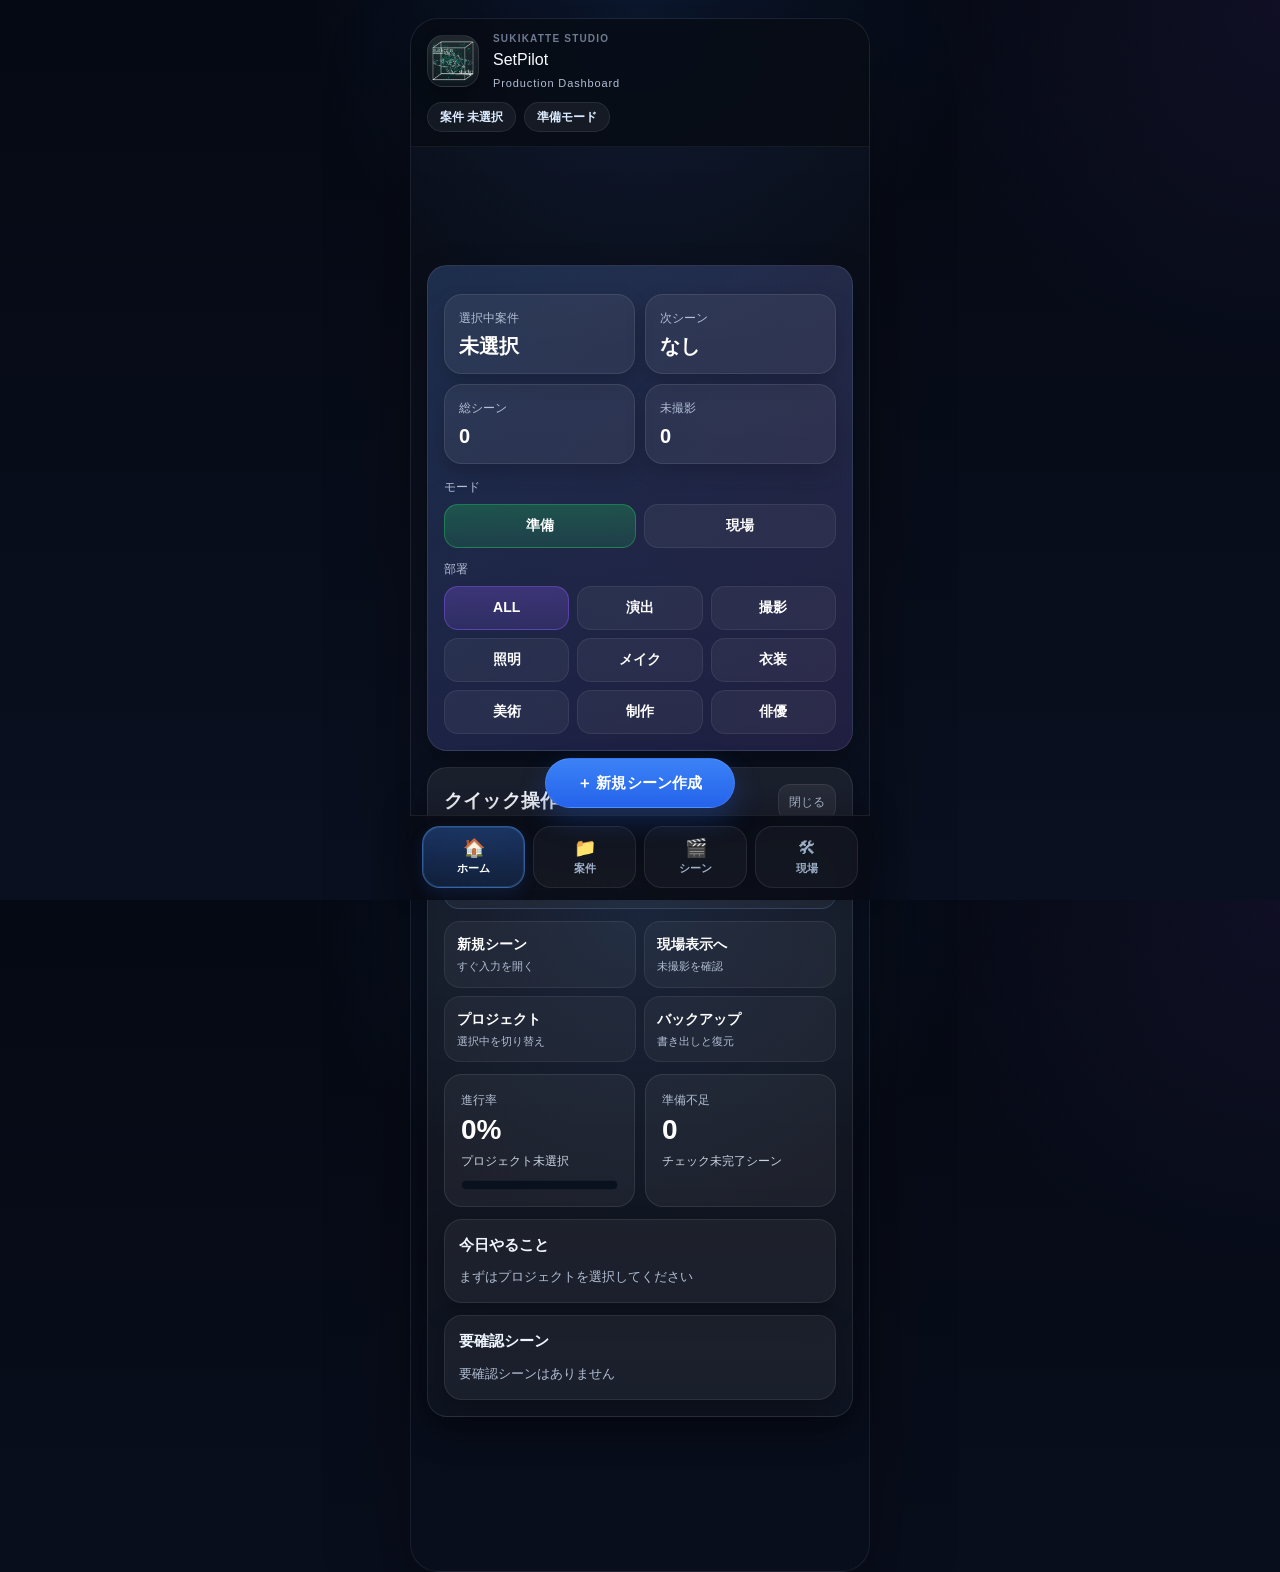
==== index.html @ 7cf4a470 "Add files via upload" ====
<!DOCTYPE html>
<html lang="ja">
<head>
<meta charset="UTF-8">
<meta name="viewport" content="width=device-width, initial-scale=1.0, viewport-fit=cover">
<title>Sukikatte Studio</title>
<style>
:root{
  --bg:#070b14;
  --bg-2:#0b1020;
  --panel:#131b2d;
  --panel-2:#1a2438;
  --panel-3:#10192b;
  --card:#172133;
  --line:#334764;
  --line-soft:rgba(255,255,255,.08);
  --text:#f8fbff;
  --sub:#b2bfd4;
  --muted:#7f8ba3;;
  --muted:#6f7b91;
  --green:#22c55e;
  --blue:#3b82f6;
  --blue-2:#60a5fa;
  --red:#ef4444;
  --orange:#f59e0b;
  --purple:#8b5cf6;
  --pink:#ec4899;
  --teal:#14b8a6;
  --yellow:#eab308;
  --shadow:0 10px 30px rgba(0,0,0,.28);
  --radius:18px;
  --radius-sm:12px;
  --header-h:72px;
  --safe-bottom:calc(env(safe-area-inset-bottom, 0px) + 18px);
}

*{box-sizing:border-box;}
html,body{height:100%;}
body{
  margin:0;
  background:
    radial-gradient(circle at top, rgba(59,130,246,.12), transparent 30%),
    radial-gradient(circle at 100% 0%, rgba(139,92,246,.08), transparent 24%),
    linear-gradient(180deg, #050913 0%, #0a1020 100%);
  color:var(--text);
  font-family:-apple-system,BlinkMacSystemFont,"Hiragino Sans","Yu Gothic",sans-serif;
  -webkit-font-smoothing:antialiased;
  line-height:1.5;
}

button,input,select,textarea{font:inherit;}

button{
  border:none;
  cursor:pointer;
  color:#fff;
  transition:transform .12s ease, opacity .18s ease, box-shadow .18s ease, background .18s ease;
}
button:active{transform:scale(.985);}
button:disabled{opacity:.55;cursor:not-allowed;}

input,textarea,select{
  width:100%;
  border:1px solid var(--line);
  background:rgba(255,255,255,.04);
  color:var(--text);
  border-radius:14px;
  padding:13px 14px;
  font-size:16px;
  outline:none;
  appearance:none;
}
input:focus,textarea:focus,select:focus{
  border-color:var(--blue-2);
  box-shadow:0 0 0 3px rgba(96,165,250,.14);
}
textarea{
  min-height:104px;
  resize:vertical;
}

.app-shell{
  max-width:460px;
  margin:0 auto;
  min-height:100vh;
  position:relative;
  background:linear-gradient(180deg, rgba(255,255,255,.02), rgba(255,255,255,0));
}

.topbar{
  position:sticky;
  top:0;
  z-index:40;
  backdrop-filter:blur(18px);
  background:rgba(7,11,20,.82);
  border-bottom:1px solid rgba(255,255,255,.06);
}
.topbar-inner{
  padding:calc(12px + env(safe-area-inset-top, 0px)) 16px 14px;
}
.brand{
  display:flex;
  align-items:center;
  gap:14px;
}
.logo-wrap{
  width:52px;
  height:52px;
  border-radius:16px;
  background:linear-gradient(180deg, rgba(255,255,255,.10), rgba(255,255,255,.03));
  border:1px solid rgba(255,255,255,.10);
  display:flex;
  align-items:center;
  justify-content:center;
  box-shadow:var(--shadow);
  overflow:hidden;
  flex-shrink:0;
}
.logo-wrap img{
  width:42px;
  height:42px;
  object-fit:contain;
  display:block;
}
.logo-fallback{
  font-weight:700;
  font-size:16px;
  color:#fff;
}
.brand-text{
  min-width:0;
  display:flex;
  flex-direction:column;
  justify-content:center;
}
.brand-label{
  color:var(--muted);
  font-size:10px;
  font-weight:700;
  letter-spacing:.12em;
  text-transform:uppercase;
  margin-bottom:2px;
}
.brand-sub{
  color:var(--sub);
  font-size:11px;
  letter-spacing:.08em;
  margin-top:3px;
}
.topbar-mini-row{
  display:flex;
  flex-wrap:wrap;
  gap:8px;
  margin-top:10px;
}

.header-chip{
  display:inline-flex;
  align-items:center;
  min-height:30px;
  padding:0 12px;
  border-radius:999px;
  background:rgba(255,255,255,.06);
  border:1px solid rgba(255,255,255,.08);
  color:#dbeafe;
  font-size:12px;
  font-weight:700;
  line-height:1;
}

.app{
  padding:18px 16px calc(120px + var(--safe-bottom));
}

.card{
  background:linear-gradient(180deg, rgba(255,255,255,.07), rgba(255,255,255,.03));
  border:1px solid rgba(255,255,255,.09);
  border-radius:20px;
  padding:16px;
  margin-bottom:16px;
  box-shadow:0 14px 34px rgba(0,0,0,.32);
}
.card-title-row{
  display:flex;
  align-items:center;
  justify-content:space-between;
  gap:10px;
  margin-bottom:12px;
}
.card-title{
  margin:0;
  font-size:19px;
  font-weight:900;
  letter-spacing:.01em;
}
.card-sub{
  color:var(--sub);
  font-size:12px;
  line-height:1.6;
}
.section-toggle{
  background:rgba(255,255,255,.06);
  color:var(--sub);
  border:1px solid rgba(255,255,255,.08);
  border-radius:12px;
  padding:8px 10px;
  font-size:12px;
  white-space:nowrap;
}
.card.collapsed .card-body{display:none;}
.card.collapsed .section-toggle{opacity:.9;}

.hero-card{
  padding:16px;
  background:
    linear-gradient(135deg, rgba(59,130,246,.18), rgba(139,92,246,.14)),
    linear-gradient(180deg, rgba(255,255,255,.06), rgba(255,255,255,.02));
}
.hero-top{
  display:flex;
  justify-content:space-between;
  gap:12px;
  align-items:flex-start;
}
.hero-copy h2{
  margin:0 0 6px;
  font-size:22px;
  line-height:1.25;
}
.hero-copy p{
  margin:0;
  color:var(--sub);
  font-size:13px;
}
.hero-badge{
  background:rgba(255,255,255,.09);
  border:1px solid rgba(255,255,255,.08);
  border-radius:999px;
  padding:7px 10px;
  font-size:12px;
  color:#dbeafe;
  white-space:nowrap;
}

.segment-label{
  color:var(--sub);
  font-size:12px;
  margin:0 0 8px;
}
.segment{
  display:grid;
  gap:8px;
}
.segment.two{grid-template-columns:1fr 1fr;}
.segment.dept{grid-template-columns:repeat(3,1fr);}
.segment-btn{
  min-height:44px;
  padding:10px 12px;
  border-radius:14px;
  background:rgba(255,255,255,.05);
  border:1px solid rgba(255,255,255,.07);
  color:#fff;
  font-size:14px;
  font-weight:700;
}
.segment-btn.active-prep{ background:linear-gradient(180deg, rgba(34,197,94,.28), rgba(34,197,94,.16)); border-color:rgba(34,197,94,.42); }
.segment-btn.active-field{ background:linear-gradient(180deg, rgba(59,130,246,.28), rgba(59,130,246,.16)); border-color:rgba(59,130,246,.42); }
.segment-btn.active-dept{ background:linear-gradient(180deg, rgba(139,92,246,.28), rgba(139,92,246,.16)); border-color:rgba(139,92,246,.42); }

.status-grid{
  display:grid;
  grid-template-columns:1fr 1fr;
  gap:10px;
  margin-top:12px;
}
.status-tile{
  background:rgba(255,255,255,.06);
  border:1px solid rgba(255,255,255,.09);
  border-radius:18px;
  padding:14px;
  box-shadow:0 8px 20px rgba(0,0,0,.18);
}
.status-label{
  color:var(--sub);
  font-size:12px;
  margin-bottom:6px;
}
.status-value{
  font-size:20px;
  font-weight:900;
  line-height:1.3;
  color:#ffffff;
}

.field{margin-bottom:12px;}
label{
  display:block;
  margin-bottom:6px;
  color:var(--sub);
  font-size:13px;
}
.two-col{
  display:grid;
  grid-template-columns:1fr 1fr;
  gap:10px;
}
.button-row{
  display:flex;
  flex-wrap:wrap;
  gap:8px;
}
.button-row button{flex:1 1 140px;}

.primary-btn{ background:linear-gradient(180deg, #22c55e, #16a34a); }
.secondary-btn{ background:linear-gradient(180deg, #475569, #334155); }
.select-btn{ background:linear-gradient(180deg, #3b82f6, #2563eb); }
.danger-btn{ background:linear-gradient(180deg, #ef4444, #dc2626); }
.edit-btn{ background:linear-gradient(180deg, #f59e0b, #d97706); }
.detail-btn{ background:linear-gradient(180deg, #6366f1, #4f46e5); }
.copy-btn{ background:linear-gradient(180deg, #64748b, #475569); }
.shot-btn{ background:linear-gradient(180deg, #22c55e, #15803d); }
.unshot-btn{ background:linear-gradient(180deg, #64748b, #475569); }

.quick-actions{
  display:grid;
  grid-template-columns:1fr 1fr;
  gap:8px;
}
.quick-btn{
  min-height:52px;
  border-radius:16px;
  background:rgba(255,255,255,.045);
  border:1px solid rgba(255,255,255,.07);
  color:#fff;
  text-align:left;
  padding:12px;
}
.quick-btn-title{
  font-size:14px;
  font-weight:800;
}
.quick-btn-sub{
  font-size:11px;
  color:var(--sub);
  margin-top:3px;
}

.current-project-box,
.box,
.summary-box,
.current-scene-bar,
.quick-check-box,
.next-scene-box,
.dashboard-mini,
.form-block{
  background:rgba(255,255,255,.04);
  border:1px solid rgba(255,255,255,.06);
  border-radius:16px;
  padding:12px;
  white-space:pre-wrap;
}

.current-project-label,
.mode-status-label,
.current-scene-label,
.next-scene-label{
  color:var(--sub);
  font-size:12px;
  margin-bottom:5px;
}
.current-project-value,
.mode-status-value,
.current-scene-main,
.next-scene-main{
  font-size:16px;
  font-weight:800;
}
.current-scene-meta,
.next-scene-meta{
  display:flex;
  flex-wrap:wrap;
  gap:6px;
  margin-top:8px;
}
.current-scene-actions,
.next-scene-actions{
  display:flex;
  flex-wrap:wrap;
  gap:8px;
}
.current-scene-actions button,
.next-scene-actions button{
  flex:1 1 120px;
  min-height:42px;
  border-radius:13px;
}

.summary-grid{
  display:grid;
  grid-template-columns:1fr 1fr 1fr;
  gap:8px;
}
.summary-item{
  padding:12px;
  border-radius:16px;
  border:1px solid rgba(255,255,255,.06);
  background:rgba(255,255,255,.04);
}
.summary-label{
  color:var(--sub);
  font-size:11px;
  margin-bottom:5px;
}
.summary-value{
  font-size:20px;
  font-weight:900;
}

.dashboard-mini-grid{
  display:grid;
  grid-template-columns:1fr 1fr;
  gap:8px;
  margin-top:12px;
}
.dashboard-mini .summary-label{margin-bottom:3px;}
.dashboard-mini .summary-value{font-size:18px;}

.dashboard-hero-grid{
  display:grid;
  grid-template-columns:1fr 1fr;
  gap:10px;
}

.dashboard-hero-card{
  padding:16px;
  border-radius:18px;
  background:rgba(255,255,255,.05);
  border:1px solid rgba(255,255,255,.09);
}

.dashboard-hero-label{
  color:var(--sub);
  font-size:12px;
  margin-bottom:6px;
}

.dashboard-hero-value{
  font-size:28px;
  font-weight:900;
  line-height:1.05;
  color:#ffffff;
}

.dashboard-hero-sub{
  margin-top:8px;
  color:#cbd5e1;
  font-size:12px;
  line-height:1.6;
}

.dashboard-panel{
  padding:14px;
  border-radius:18px;
  background:rgba(255,255,255,.05);
  border:1px solid rgba(255,255,255,.08);
}

.dashboard-panel-title{
  font-size:15px;
  font-weight:900;
  margin-bottom:10px;
  color:#eff6ff;
}

.dashboard-panel-body{
  color:var(--sub);
  font-size:13px;
  line-height:1.7;
  white-space:pre-wrap;
  word-break:break-word;
}

.dashboard-alert-item{
  padding:10px 0;
  border-top:1px solid rgba(255,255,255,.06);
}

.dashboard-alert-item:first-child{
  border-top:none;
  padding-top:0;
}

.dashboard-alert-title{
  color:#fff;
  font-size:13px;
  font-weight:800;
}

.dashboard-alert-sub{
  color:var(--sub);
  font-size:12px;
  margin-top:3px;
}

.project-card,
.scene-card,
.location-card,
.actor-card,
.prop-card{
  margin-top:12px;
  padding:14px;
  border-radius:18px;
  background:rgba(255,255,255,.05);
  border:1px solid rgba(255,255,255,.08);
}
.project-card.active{
  border-color:rgba(59,130,246,.48);
  box-shadow:0 0 0 1px rgba(59,130,246,.25) inset;
}

.item-title{
  font-size:18px;
  font-weight:900;
  margin-bottom:10px;
  line-height:1.4;
  color:#ffffff;
}
.item-meta{
  color:var(--sub);
  font-size:13px;
  line-height:1.75;
  white-space:pre-wrap;
  word-break:break-word;
}

.item-actions{
  display:flex;
  flex-wrap:wrap;
  gap:10px;
  margin-top:14px;
}
.item-actions button{
  flex:1 1 120px;
  min-height:44px;
  border-radius:14px;
  font-weight:800;
}

.badges{
  display:flex;
  flex-wrap:wrap;
  gap:6px;
  margin-bottom:10px;
}
.badge{
  font-size:11px;
  padding:6px 10px;
  border-radius:999px;
  background:rgba(255,255,255,.05);
  border:1px solid rgba(255,255,255,.06);
  color:var(--sub);
}
.badge.done{
  background:rgba(34,197,94,.16);
  color:#dcfce7;
  border-color:rgba(34,197,94,.35);
}
.badge.shot{
  background:rgba(22,163,74,.22);
  color:#dcfce7;
  border-color:rgba(22,163,74,.45);
}
.badge.red{ background:rgba(239,68,68,.16); color:#fee2e2; border-color:rgba(239,68,68,.34); }
.badge.blue{ background:rgba(59,130,246,.16); color:#dbeafe; border-color:rgba(59,130,246,.34); }
.badge.green{ background:rgba(34,197,94,.16); color:#dcfce7; border-color:rgba(34,197,94,.34); }
.badge.yellow{ background:rgba(234,179,8,.16); color:#fef9c3; border-color:rgba(234,179,8,.34); }
.badge.purple{ background:rgba(139,92,246,.16); color:#ede9fe; border-color:rgba(139,92,246,.34); }
.badge.pink{ background:rgba(236,72,153,.16); color:#fbcfe8; border-color:rgba(236,72,153,.34); }
.badge.warn{ background:rgba(245,158,11,.16); color:#fde68a; border-color:rgba(245,158,11,.34); }

.scene-card{
  position:relative;
  padding-left:18px;
}
.scene-card::before{
  content:"";
  position:absolute;
  left:0;
  top:0;
  bottom:0;
  width:7px;
  background:#334155;
  border-radius:18px 0 0 18px;
}
.scene-card.label-red::before{background:#ef4444;}
.scene-card.label-blue::before{background:#3b82f6;}
.scene-card.label-green::before{background:#22c55e;}
.scene-card.label-yellow::before{background:#eab308;}
.scene-card.label-purple::before{background:#8b5cf6;}
.scene-card.label-pink::before{background:#ec4899;}

.scene-card.ready-card{
  border-color:rgba(34,197,94,.30);
}
.scene-card.shot-done-card{
  opacity:.72;
  border-color:#334155;
  background:linear-gradient(180deg, rgba(255,255,255,.03), rgba(255,255,255,.02));
}
.scene-card.shot-done-card::before{
  background:#166534 !important;
}
.scene-card.scene-undone-card{
  border-color:rgba(59,130,246,.34);
  box-shadow:0 0 0 1px rgba(59,130,246,.16) inset;
}
.scene-card.next-target-card{
  border-color:rgba(34,197,94,.48);
  box-shadow:0 0 0 2px rgba(34,197,94,.18), 0 0 18px rgba(34,197,94,.10);
}
.scene-card.next-target-card::before{
  background:#22c55e !important;
}
.scene-card.flash-focus{
  box-shadow:0 0 0 2px rgba(59,130,246,.9), 0 0 18px rgba(59,130,246,.45);
  border-color:#60a5fa;
}
.field-scene-card .item-title{font-size:19px;}

.compact-shot-card{
  padding-top:10px;
  padding-bottom:10px;
}
.compact-shot-card .item-title{
  font-size:15px;
  margin-bottom:6px;
}
.compact-shot-card .item-actions button{
  min-height:38px;
  flex:1 1 100px;
}
.compact-shot-card .item-meta{
  font-size:12px;
}

.detail-box{
  margin-top:10px;
  padding:10px;
  background:rgba(255,255,255,.04);
  border:1px solid rgba(255,255,255,.06);
  border-radius:14px;
}
.meta-grid{
  display:grid;
  grid-template-columns:1fr;
  gap:8px;
}

.scene-check-grid{
  display:grid;
  grid-template-columns:1fr;
  gap:8px;
}
.scene-check-item{
  display:flex;
  gap:8px;
  align-items:flex-start;
  color:var(--text);
  font-size:14px;
  background:rgba(255,255,255,.04);
  border:1px solid rgba(255,255,255,.06);
  border-radius:14px;
  padding:11px 12px;
}
.scene-check-item input,
.quick-check-item input{
  width:auto;
  margin-top:2px;
}

.scene-check-badges{
  display:flex;
  flex-wrap:wrap;
  gap:6px;
  margin-top:10px;
}
.scene-check-badge{
  font-size:12px;
  padding:8px 10px;
  border-radius:999px;
  border:1px solid rgba(255,255,255,.06);
  background:rgba(255,255,255,.04);
  color:var(--sub);
}
.scene-check-badge.on{
  background:rgba(34,197,94,.18);
  color:#dcfce7;
  border-color:rgba(34,197,94,.35);
}

.progress-wrap{margin-top:10px;}
.progress-label-row{
  display:flex;
  justify-content:space-between;
  align-items:center;
  gap:10px;
  margin-bottom:6px;
  font-size:12px;
  color:var(--sub);
}
.progress-bar{
  width:100%;
  height:10px;
  border-radius:999px;
  background:#09111e;
  border:1px solid rgba(255,255,255,.06);
  overflow:hidden;
}
.progress-bar-fill{
  height:100%;
  border-radius:999px;
  background:linear-gradient(90deg,#22c55e,#16a34a);
  transition:width .25s ease;
}

.actor-card-inner{
  display:grid;
  grid-template-columns:86px 1fr;
  gap:12px;
  align-items:start;
}
.actor-thumb,
.actor-thumb-placeholder{
  width:86px;
  height:86px;
  border-radius:16px;
  object-fit:cover;
  background:rgba(255,255,255,.04);
  border:1px solid rgba(255,255,255,.06);
}
.actor-thumb-placeholder{
  display:flex;
  align-items:center;
  justify-content:center;
  color:var(--sub);
  font-size:12px;
  text-align:center;
  padding:8px;
}
.actor-grid{
  display:grid;
  grid-template-columns:1fr 1fr;
  gap:10px;
  margin-top:12px;
}

.actor-mini-card{
  padding:12px;
  border-radius:18px;
  background:rgba(255,255,255,.04);
  border:1px solid rgba(255,255,255,.06);
  box-shadow:var(--shadow);
}

.actor-mini-top{
  display:flex;
  flex-direction:column;
  align-items:center;
  text-align:center;
  gap:10px;
}

.actor-mini-thumb,
.actor-mini-thumb-placeholder{
  width:92px;
  height:92px;
  border-radius:18px;
  object-fit:cover;
  background:rgba(255,255,255,.04);
  border:1px solid rgba(255,255,255,.06);
}

.actor-mini-thumb-placeholder{
  display:flex;
  align-items:center;
  justify-content:center;
  color:var(--sub);
  font-size:12px;
  padding:8px;
}

.actor-mini-name{
  font-size:15px;
  font-weight:900;
  line-height:1.35;
  word-break:break-word;
}

.actor-mini-memo{
  margin-top:6px;
  color:var(--sub);
  font-size:12px;
  line-height:1.5;
  white-space:pre-wrap;
  word-break:break-word;
  text-align:left;
  min-height:54px;
}

.actor-mini-actions{
  display:grid;
  grid-template-columns:1fr;
  gap:8px;
  margin-top:10px;
}

.actor-mini-actions button{
  width:100%;
  min-height:40px;
  border-radius:12px;
}

@media (max-width:380px){
  .actor-grid{
    grid-template-columns:1fr;
  }
}

.actor-grid{
  display:grid;
  grid-template-columns:1fr 1fr;
  gap:10px;
  margin-top:12px;
}

.actor-mini-card{
  padding:12px;
  border-radius:18px;
  background:rgba(255,255,255,.04);
  border:1px solid rgba(255,255,255,.06);
  box-shadow:var(--shadow);
}

.actor-mini-top{
  display:flex;
  flex-direction:column;
  align-items:center;
  text-align:center;
  gap:10px;
}

.actor-mini-thumb,
.actor-mini-thumb-placeholder{
  width:92px;
  height:92px;
  border-radius:18px;
  object-fit:cover;
  background:rgba(255,255,255,.04);
  border:1px solid rgba(255,255,255,.06);
}

.actor-mini-thumb-placeholder{
  display:flex;
  align-items:center;
  justify-content:center;
  color:var(--sub);
  font-size:12px;
  padding:8px;
}

.actor-mini-name{
  font-size:15px;
  font-weight:900;
  line-height:1.35;
  word-break:break-word;
}

.actor-mini-count{
  margin-top:4px;
  font-size:12px;
  color:#bfdbfe;
  font-weight:700;
  text-align:center;
}

.actor-mini-memo{
  margin-top:8px;
  color:var(--sub);
  font-size:12px;
  line-height:1.5;
  white-space:pre-wrap;
  word-break:break-word;
  text-align:left;
  min-height:54px;
}

.actor-mini-actions{
  display:grid;
  grid-template-columns:1fr;
  gap:8px;
  margin-top:10px;
}

.actor-mini-actions button{
  width:100%;
  min-height:40px;
  border-radius:12px;
}

.actor-detail-box{
  margin-top:10px;
  padding:10px;
  border-radius:14px;
  background:rgba(255,255,255,.04);
  border:1px solid rgba(255,255,255,.06);
}

.actor-detail-row{
  color:var(--sub);
  font-size:12px;
  line-height:1.6;
  white-space:pre-wrap;
  word-break:break-word;
}

@media (max-width:380px){
  .actor-grid{
    grid-template-columns:1fr;
  }
}

.location-grid{
  display:grid;
  grid-template-columns:1fr;
  gap:10px;
  margin-top:12px;
}

.location-mini-card{
  padding:12px;
  border-radius:18px;
  background:rgba(255,255,255,.04);
  border:1px solid rgba(255,255,255,.06);
  box-shadow:var(--shadow);
}

.location-mini-title{
  font-size:16px;
  font-weight:900;
  line-height:1.35;
}

.location-mini-count{
  margin-top:4px;
  font-size:12px;
  color:#bfdbfe;
  font-weight:700;
}

.location-mini-meta{
  margin-top:8px;
  color:var(--sub);
  font-size:12px;
  line-height:1.6;
  white-space:pre-wrap;
  word-break:break-word;
}

.location-mini-actions{
  display:grid;
  grid-template-columns:1fr 1fr;
  gap:8px;
  margin-top:10px;
}

.location-mini-actions button{
  min-height:40px;
  border-radius:12px;
}

.location-detail-box{
  margin-top:10px;
  padding:10px;
  border-radius:14px;
  background:rgba(255,255,255,.04);
  border:1px solid rgba(255,255,255,.06);
}

.location-detail-row{
  color:var(--sub);
  font-size:12px;
  line-height:1.6;
  white-space:pre-wrap;
  word-break:break-word;
}

.group-title{
  margin:18px 0 8px;
  font-size:16px;
  color:#93c5fd;
  font-weight:900;
}
.location-group-box,
.priority-group-box{
  margin-top:14px;
  padding:12px;
  border-radius:18px;
}
.location-group-box{
  border:1px solid rgba(255,255,255,.06);
  background:rgba(255,255,255,.03);
}
.priority-group-box{
  border:1px solid rgba(59,130,246,.38);
  background:rgba(59,130,246,.08);
}
.priority-group-title{
  font-size:17px;
  font-weight:900;
  color:#dbeafe;
  margin-bottom:6px;
}
.priority-group-meta,
.location-group-meta{
  color:var(--sub);
  font-size:12px;
  margin-bottom:10px;
}
.location-group-header{
  display:flex;
  justify-content:space-between;
  align-items:flex-start;
  gap:10px;
  margin-bottom:10px;
}
.location-group-title{
  font-size:16px;
  font-weight:900;
  color:#bfdbfe;
  margin-bottom:4px;
}
.location-toggle-btn{
  flex:0 0 auto;
  min-height:40px;
  padding:10px 12px;
  border-radius:12px;
  background:linear-gradient(180deg, #475569, #334155);
  color:#fff;
  font-size:12px;
}
.location-group-scenes.hidden{display:none !important;}

.prop-grid{
  display:grid;
  grid-template-columns:1fr 1fr;
  gap:10px;
  margin-top:12px;
}

.prop-mini-card{
  padding:12px;
  border-radius:18px;
  background:rgba(255,255,255,.04);
  border:1px solid rgba(255,255,255,.06);
  box-shadow:var(--shadow);
}

.prop-mini-title{
  font-size:15px;
  font-weight:900;
  line-height:1.35;
  word-break:break-word;
}

.prop-mini-count{
  margin-top:4px;
  font-size:12px;
  color:#bfdbfe;
  font-weight:700;
}

.prop-mini-storage{
  margin-top:8px;
  color:#dbeafe;
  font-size:12px;
  line-height:1.5;
  white-space:pre-wrap;
  word-break:break-word;
}

.prop-mini-memo{
  margin-top:6px;
  color:var(--sub);
  font-size:12px;
  line-height:1.5;
  white-space:pre-wrap;
  word-break:break-word;
  min-height:54px;
}

.prop-mini-actions{
  display:grid;
  grid-template-columns:1fr;
  gap:8px;
  margin-top:10px;
}

.prop-mini-actions button{
  width:100%;
  min-height:40px;
  border-radius:12px;
}

.prop-detail-box{
  margin-top:10px;
  padding:10px;
  border-radius:14px;
  background:rgba(255,255,255,.04);
  border:1px solid rgba(255,255,255,.06);
}

.prop-detail-row{
  color:var(--sub);
  font-size:12px;
  line-height:1.6;
  white-space:pre-wrap;
  word-break:break-word;
}

@media (max-width:380px){
  .prop-grid{
    grid-template-columns:1fr;
  }
}

.quick-check-wrap{
  display:grid;
  grid-template-columns:1fr;
  gap:10px;
}
.quick-check-title{
  font-size:14px;
  font-weight:900;
  margin-bottom:8px;
}
.quick-check-list{
  display:grid;
  gap:8px;
}
.quick-check-item{
  display:flex;
  gap:8px;
  align-items:flex-start;
  color:var(--text);
  font-size:14px;
}

.form-block{
  margin-bottom:12px;
  padding:12px;
}
.form-block-title{
  font-size:14px;
  font-weight:900;
  margin-bottom:10px;
  color:#dbeafe;
}
.form-block.compact .field:last-child{margin-bottom:0;}

.empty-text{
  color:var(--sub);
  padding:8px 0;
}
.hidden{display:none !important;}

.mobile-fab{
  position:fixed;
  left:50%;
  transform:translateX(-50%);
  bottom:calc(92px + env(safe-area-inset-bottom, 0px));
  z-index:90;
  min-width:190px;
  height:50px;
  padding:0 20px;
  border-radius:999px;
  background:linear-gradient(180deg, #3b82f6, #2563eb);
  color:#fff;
  font-size:15px;
  font-weight:900;
  letter-spacing:.01em;
  box-shadow:0 12px 28px rgba(37,99,235,.28);
  display:flex;
  align-items:center;
  justify-content:center;
  border:1px solid rgba(255,255,255,.10);
}

.desktop-note{display:none;}

.tabbar{
  position:fixed;
  left:50%;
  bottom:0;
  transform:translateX(-50%);
  width:100%;
  max-width:460px;
  z-index:80;
  padding:10px 12px calc(env(safe-area-inset-bottom, 0px) + 12px);
  background:rgba(7,11,20,.88);
  backdrop-filter:blur(20px);
  border-top:1px solid rgba(255,255,255,.08);
  box-shadow:0 -10px 30px rgba(0,0,0,.22);
}
.tabbar-inner{
  display:grid;
  grid-template-columns:repeat(4,1fr);
  gap:8px;
}
.tab-btn{
  min-height:62px;
  border-radius:18px;
  background:rgba(255,255,255,.04);
  border:1px solid rgba(255,255,255,.08);
  color:#9fb0c9;
  display:flex;
  flex-direction:column;
  align-items:center;
  justify-content:center;
  gap:5px;
  padding:9px 6px;
  transition:transform .16s ease, background .18s ease, border-color .18s ease;
}
.tab-btn.active{
  color:#fff;
  background:linear-gradient(180deg, rgba(59,130,246,.34), rgba(59,130,246,.16));
  border-color:rgba(96,165,250,.42);
  box-shadow:0 0 0 1px rgba(96,165,250,.18) inset, 0 6px 16px rgba(37,99,235,.14);
}
.tab-icon{font-size:18px;line-height:1;}
.tab-label{
  font-size:11px;
  font-weight:800;
  line-height:1.1;
}

.tab-panel{
  display:none;
  width:100%;
  opacity:0;
  transform:translateY(8px);
}

.tab-panel.active{
  display:block;
  opacity:1;
  transform:translateY(0);
  animation:tabFadeIn .28s ease;
}

.tab-panel.exit-left{
  opacity:0;
  pointer-events:none;
  transform:translateX(-18px);
  z-index:1;
}

.tab-panel.exit-right{
  opacity:0;
  pointer-events:none;
  transform:translateX(18px);
  z-index:1;
}
.tab-panels-wrap{
  position:relative;
  padding-bottom:100px; /* ← 下のボタン分の余白 */
}

.toast{
  position:fixed;
  left:50%;
  transform:translateX(-50%);
  bottom:calc(90px + env(safe-area-inset-bottom, 0px));
  z-index:120;
  min-width:180px;
  max-width:90vw;
  padding:12px 14px;
  border-radius:14px;
  background:rgba(7,11,20,.94);
  border:1px solid rgba(255,255,255,.12);
  box-shadow:0 18px 40px rgba(0,0,0,.38);
  color:#fff;
  font-size:13px;
  opacity:0;
  pointer-events:none;
  transition:opacity .22s ease, transform .22s ease;
}
.toast.show{
  opacity:1;
  transform:translateX(-50%) translateY(-4px);
}

@media (min-width:700px){
  body{padding:18px;}
  .app-shell{
    border:1px solid rgba(255,255,255,.07);
    border-radius:28px;
    overflow:hidden;
    box-shadow:0 30px 80px rgba(0,0,0,.38);
  }
  .desktop-note{
    display:block;
    max-width:460px;
    margin:0 auto 10px;
    color:#94a3b8;
    font-size:12px;
    text-align:center;
  }
}
/* ロゴふわっとアニメーション */
@keyframes logoFloat {
  0% {
    transform:translateY(0px) rotate(0deg);
  }
  50% {
    transform:translateY(-3px) rotate(2deg);
  }
  100% {
    transform:translateY(0px) rotate(0deg);
  }
}

/* ロゴに適用 */
.logo-wrap img{
  width:42px;
  height:42px;
  object-fit:contain;
  display:block;
  animation:logoFloat 4s ease-in-out infinite;
  filter:drop-shadow(0 0 6px rgba(34,197,94,0.4));
}
.logo-wrap:active img{
  transform:scale(0.95) rotate(-3deg);
}
/* ===== カードアニメーション ===== */

/* ふわっと表示 */
@keyframes cardFadeUp {
  0% {
    opacity:0;
    transform:translateY(10px);
  }
  100% {
    opacity:1;
    transform:translateY(0);
  }
}

/* カード共通 */
.dashboard-panel{
  animation:cardFadeUp 0.6s ease forwards;
  box-shadow:0 10px 25px rgba(0,0,0,0.25);
  transition:transform 0.2s ease, box-shadow 0.2s ease;
}

/* タップ時 */
.dashboard-panel:active{
  transform:scale(0.97);
}

/* 順番に表示 */
.dashboard-panel:nth-child(1){animation-delay:0.05s;}
.dashboard-panel:nth-child(2){animation-delay:0.1s;}
.dashboard-panel:nth-child(3){animation-delay:0.15s;}
.dashboard-panel:nth-child(4){animation-delay:0.2s;}

.project-more-fields{
  margin-bottom:12px;
  padding:10px 12px;
  border-radius:14px;
  border:1px solid rgba(255,255,255,.08);
  background:rgba(255,255,255,.03);
}

.project-more-fields summary{
  cursor:pointer;
  color:var(--sub);
  font-size:13px;
  font-weight:700;
}
</style>
</head>
<body>


<div class="app-shell">
  <header class="topbar">
    <div class="topbar-inner">
      <div class="brand">
        <div class="logo-wrap">
          <img src="sukikatte-logo.png" alt="Sukikatte Studio ロゴ" onerror="this.style.display='none'; this.parentNode.innerHTML='<div class=&quot;logo-fallback&quot;>S</div>';">
        </div>
        <div class="brand-text">
  <div class="brand-label">Sukikatte Studio</div>
  <div class="brand-title">SetPilot</div>
  <div class="brand-sub">Production Dashboard</div>
</div>
      </div>
      <div class="topbar-mini-row">
  <div id="headerProjectChip" class="header-chip">案件 未選択</div>
  <div id="headerModeChip" class="header-chip">準備モード</div>
</div>
    </div>
  </header>

  <main class="app">
<div class="tab-panels-wrap"></div>
    <div id="tabHome" class="tab-panel active">
      <section class="card hero-card">

  <div class="status-grid">
    <div class="status-tile">
      <div class="status-label">選択中案件</div>
      <div id="homeActiveProject" class="status-value">未選択</div>
    </div>
    <div class="status-tile">
      <div class="status-label">次シーン</div>
      <div id="homeNextScene" class="status-value">なし</div>
    </div>
    <div class="status-tile">
      <div class="status-label">総シーン</div>
      <div id="homeSceneTotal" class="status-value">0</div>
    </div>
    <div class="status-tile">
      <div class="status-label">未撮影</div>
      <div id="homeSceneRemaining" class="status-value">0</div>
    </div>
  </div>

  <div style="margin-top:14px;">
    <div class="segment-label">モード</div>
    <div class="segment two">
      <button type="button" id="prepBtn" class="segment-btn">準備</button>
      <button type="button" id="fieldBtn" class="segment-btn">現場</button>
    </div>
  </div>

  <div style="margin-top:12px;">
    <div class="segment-label">部署</div>
    <div class="segment dept">
      <button type="button" class="segment-btn dept-btn" data-dept="all">ALL</button>
      <button type="button" class="segment-btn dept-btn" data-dept="direction">演出</button>
      <button type="button" class="segment-btn dept-btn" data-dept="camera">撮影</button>
      <button type="button" class="segment-btn dept-btn" data-dept="light">照明</button>
      <button type="button" class="segment-btn dept-btn" data-dept="make">メイク</button>
      <button type="button" class="segment-btn dept-btn" data-dept="costume">衣装</button>
      <button type="button" class="segment-btn dept-btn" data-dept="art">美術</button>
      <button type="button" class="segment-btn dept-btn" data-dept="production">制作</button>
      <button type="button" class="segment-btn dept-btn" data-dept="actor">俳優</button>
    </div>
  </div>

</section>

      <section class="card" id="dashboardSection">
  <div class="card-title-row">
    <h2 class="card-title">クイック操作</h2>
    <button type="button" class="section-toggle" data-toggle-card="dashboardSection">閉じる</button>
  </div>
  <div class="card-body">
    <div class="field">
      <label for="locationSearchInput">ロケ地検索</label>
      <input id="locationSearchInput" placeholder="ロケ地名 住所 メモで検索">
    </div>

    <div class="quick-actions">
      <button type="button" class="quick-btn" id="quickOpenSceneBtn">
        <div class="quick-btn-title">新規シーン</div>
        <div class="quick-btn-sub">すぐ入力を開く</div>
      </button>
      <button type="button" class="quick-btn" id="quickGoFieldBtn">
        <div class="quick-btn-title">現場表示へ</div>
        <div class="quick-btn-sub">未撮影を確認</div>
      </button>
      <button type="button" class="quick-btn" id="quickGoProjectBtn">
        <div class="quick-btn-title">プロジェクト</div>
        <div class="quick-btn-sub">選択中を切り替え</div>
      </button>
      <button type="button" class="quick-btn" id="quickGoBackupBtn">
        <div class="quick-btn-title">バックアップ</div>
        <div class="quick-btn-sub">書き出しと復元</div>
      </button>
    </div>

    <div class="dashboard-hero-grid" style="margin-top:12px;">
      <div class="dashboard-hero-card">
        <div class="dashboard-hero-label">進行率</div>
        <div id="homeProgressValue" class="dashboard-hero-value">0%</div>
        <div id="homeProgressSub" class="dashboard-hero-sub">未開始</div>
        <div class="progress-bar" style="margin-top:8px;">
          <div id="homeProgressBar" class="progress-bar-fill"></div>
        </div>
      </div>

      <div class="dashboard-hero-card">
        <div class="dashboard-hero-label">準備不足</div>
        <div id="homeNotReadyCount" class="dashboard-hero-value">0</div>
        <div class="dashboard-hero-sub">チェック未完了シーン</div>
      </div>
    </div>

    <div class="dashboard-panel" style="margin-top:12px;">
      <div class="dashboard-panel-title">今日やること</div>
      <div id="homeTodayAction" class="dashboard-panel-body">まだデータがありません</div>
    </div>

        <div class="dashboard-panel" style="margin-top:12px;">
      <div class="dashboard-panel-title">要確認シーン</div>
      <div id="homeAlertSceneList" class="dashboard-panel-body">まだデータがありません</div>
    </div>
  </div>
</section>
</div>

    <div id="tabProject" class="tab-panel">
      <section class="card" id="projectCreateSection">
        <div class="card-title-row">
          <h2 id="projectFormTitle" class="card-title">プロジェクト作成</h2>
          <button type="button" class="section-toggle" data-toggle-card="projectCreateSection">閉じる</button>
        </div>
        <div class="card-body">
          <div class="field">
            <label for="projectTitle">プロジェクト名</label>
            <input id="projectTitle" placeholder="例：覚えてなくていい">
          </div>

          <details class="project-more-fields">
  <summary>詳細を入れる</summary>

  <div class="field" style="margin-top:10px;">
    <label for="projectDirector">監督名</label>
    <input id="projectDirector" placeholder="例：菅原昌規">
  </div>

  <div class="field">
    <label for="projectMemo">プロジェクトメモ</label>
    <textarea id="projectMemo" placeholder="例：短編 2日撮影 夜シーン多め"></textarea>
  </div>
</details>

          <div class="button-row">
            <button type="button" id="saveProjectBtn" class="primary-btn">プロジェクト保存</button>
            <button type="button" id="clearProjectBtn" class="secondary-btn">クリア</button>
          </div>
        </div>
      </section>

      <section class="card" id="projectListSection">
        <div class="card-title-row">
          <h2 class="card-title">プロジェクト一覧</h2>
          <button type="button" class="section-toggle" data-toggle-card="projectListSection">閉じる</button>
        </div>
        <div class="card-body">
          <div class="current-project-box">
            <div class="current-project-label">選択中プロジェクト</div>
            <div id="currentProjectLabel" class="current-project-value">未選択</div>
          </div>
          <div id="projectList"></div>
        </div>
      </section>

      <section class="card" id="locationMasterSection">
        <div class="card-title-row">
          <h2 class="card-title">ロケ地マスタ</h2>
          <button type="button" class="section-toggle" data-toggle-card="locationMasterSection">閉じる</button>
        </div>
        <div class="card-body">
          <div class="field">
            <label for="locationName">ロケ地名</label>
            <input id="locationName" placeholder="例：居酒屋かつら">
          </div>

          <div class="field">
            <label for="locationAddress">住所</label>
            <input id="locationAddress" placeholder="例：東京都渋谷区○○1-2-3">
          </div>

          <div class="two-col">
            <div class="field">
              <label for="locationPhone">電話番号</label>
              <input id="locationPhone" placeholder="03-1234-5678">
            </div>
            <div class="field">
              <label for="locationMapUrl">GoogleマップURL</label>
              <input id="locationMapUrl" placeholder="https://maps.google.com/...">
            </div>
          </div>

          <div class="field">
            <label for="locationPermitMemo">ロケ許可メモ</label>
            <textarea id="locationPermitMemo" placeholder="例：店長確認済み 申請書送付済み"></textarea>
          </div>

          <div class="field">
            <label for="locationParkingMemo">駐車場メモ</label>
            <textarea id="locationParkingMemo" placeholder="例：近隣コインPあり 店前2台まで"></textarea>
          </div>

          <div class="field">
            <label for="locationPowerMemo">電源メモ</label>
            <textarea id="locationPowerMemo" placeholder="例：店内コンセント使用可 延長コード必要"></textarea>
          </div>

          <div class="field">
            <label for="locationToiletMemo">トイレメモ</label>
            <textarea id="locationToiletMemo" placeholder="例：店内あり 共用部のみ"></textarea>
          </div>

          <div class="field">
            <label for="locationRainMemo">雨天時メモ</label>
            <textarea id="locationRainMemo" placeholder="例：雨天時は店内寄りで対応"></textarea>
          </div>

          <div class="button-row">
            <button type="button" id="saveLocationBtn" class="primary-btn">ロケ地保存</button>
            <button type="button" id="clearLocationBtn" class="secondary-btn">クリア</button>
          </div>

          <div id="locationList"></div>
        </div>
      </section>

      <section class="card" id="actorMasterSection">
        <div class="card-title-row">
          <h2 class="card-title">俳優一覧</h2>
          <button type="button" class="section-toggle" data-toggle-card="actorMasterSection">閉じる</button>
        </div>
        <div class="card-body">
              <div class="field">
      <label for="actorSearchInput">俳優検索</label>
      <input id="actorSearchInput" placeholder="名前やメモで検索">
    </div>
          <div class="field">
            <label for="actorName">俳優名</label>
            <input id="actorName" placeholder="例：長島琢磨">
          </div>

          <div class="field">
            <label for="actorImageUrl">写真URL</label>
            <input id="actorImageUrl" placeholder="https://example.com/actor.jpg">
          </div>

          <div class="field">
            <label for="actorMemo">俳優メモ</label>
            <textarea id="actorMemo" placeholder="例：刑事役 寡黙 ナチュラル芝居"></textarea>
          </div>

          <div class="button-row">
            <button type="button" id="saveActorBtn" class="primary-btn">俳優保存</button>
            <button type="button" id="clearActorBtn" class="secondary-btn">クリア</button>
          </div>

          <div id="actorList"></div>
        </div>
      </section>

      <section class="card" id="propMasterSection">
        <div class="card-title-row">
          <h2 class="card-title">小道具マスタ</h2>
          <button type="button" class="section-toggle" data-toggle-card="propMasterSection">閉じる</button>
        </div>
        <div class="card-body">
              <div class="field">
      <label for="propSearchInput">小道具検索</label>
      <input id="propSearchInput" placeholder="小道具名 保管場所 メモで検索">
    </div>
          <div class="field">
            <label for="propName">小道具名</label>
            <input id="propName" placeholder="例：グラス">
          </div>

          <div class="field">
            <label for="propStorage">保管場所</label>
            <input id="propStorage" placeholder="例：自宅棚A / 事務所箱2">
          </div>

          <div class="field">
            <label for="propMemo">小道具メモ</label>
            <textarea id="propMemo" placeholder="例：割れやすい 予備あり"></textarea>
          </div>

          <div class="button-row">
            <button type="button" id="savePropBtn" class="primary-btn">小道具保存</button>
            <button type="button" id="clearPropBtn" class="secondary-btn">クリア</button>
          </div>

          <div id="propList"></div>
        </div>
      </section>
    </div>

    <div id="tabScene" class="tab-panel">
      <section class="card hidden" id="sceneFormSection">
        <div class="card-title-row">
          <h2 id="sceneFormTitle" class="card-title">シーン入力</h2>
          <button type="button" class="section-toggle" data-toggle-card="sceneFormSection">閉じる</button>
        </div>
        <div class="card-body">

          <div class="form-block compact">
            <div class="form-block-title">基本</div>

            <div class="field">
              <label for="sceneProjectSelect">プロジェクト</label>
              <select id="sceneProjectSelect"></select>
            </div>

            <div class="two-col">
              <div class="field">
                <label for="sceneNo">シーン番号</label>
                <input id="sceneNo" placeholder="例：1">
              </div>

              <div class="field">
                <label for="sceneOrder">撮影順</label>
                <input id="sceneOrder" type="number" placeholder="例：1">
              </div>
            </div>

            <div class="field">
              <label for="sceneTitle">シーン名</label>
              <input id="sceneTitle" placeholder="例：店内 会話シーン">
            </div>

            <div class="field">
              <label for="sceneLabel">色分けラベル</label>
              <select id="sceneLabel">
                <option value="">なし</option>
                <option value="赤">赤</option>
                <option value="青">青</option>
                <option value="緑">緑</option>
                <option value="黄">黄</option>
                <option value="紫">紫</option>
                <option value="ピンク">ピンク</option>
              </select>
            </div>
          </div>

          <div class="form-block compact">
            <div class="form-block-title">人</div>

            <div class="field">
              <label for="sceneActorSelect">俳優一覧から追加</label>
              <select id="sceneActorSelect"></select>
            </div>

            <div class="button-row">
              <button type="button" id="applyActorBtn" class="select-btn">出演者に追加</button>
            </div>

            <div class="field">
              <label for="sceneCast">出演者</label>
              <textarea id="sceneCast" placeholder="例：長島琢磨&#10;岡本尚子"></textarea>
            </div>
          </div>

          <div class="form-block compact">
            <div class="form-block-title">場所</div>

            <div class="field">
              <label for="sceneLocationSelect">ロケ地マスタ選択</label>
              <select id="sceneLocationSelect"></select>
            </div>

            <div class="button-row">
              <button type="button" id="applyLocationBtn" class="select-btn">ロケ地情報を反映</button>
            </div>

            <div class="field">
              <label for="sceneLocation">ロケ場所</label>
              <input id="sceneLocation" placeholder="例：居酒屋かつら">
            </div>

            <div class="two-col">
              <div class="field">
                <label for="sceneAddress">住所</label>
                <input id="sceneAddress" placeholder="例：東京都渋谷区○○1-2-3">
              </div>
              <div class="field">
                <label for="scenePhone">電話番号</label>
                <input id="scenePhone" placeholder="例：03-1234-5678">
              </div>
            </div>

            <div class="field">
              <label for="sceneMapUrl">GoogleマップURL</label>
              <input id="sceneMapUrl" placeholder="https://maps.google.com/...">
            </div>
          </div>

          <div class="form-block compact">
            <div class="form-block-title">物</div>

            <div class="field">
              <label for="scenePropSelect">小道具一覧から追加</label>
              <select id="scenePropSelect"></select>
            </div>

            <div class="button-row">
              <button type="button" id="applyPropBtn" class="select-btn">小道具に追加</button>
            </div>

            <div class="field">
              <label for="sceneProp">小道具</label>
              <textarea id="sceneProp" placeholder="例：グラス&#10;メニュー表&#10;財布"></textarea>
            </div>
          </div>

          <div class="form-block">
            <div class="form-block-title">詳細メモ</div>

            <div class="field">
              <label for="scenePermitMemo">ロケ許可メモ</label>
              <textarea id="scenePermitMemo" placeholder="例：店長確認済み 申請書送付済み"></textarea>
            </div>

            <div class="field">
              <label for="sceneParkingMemo">駐車場メモ</label>
              <textarea id="sceneParkingMemo" placeholder="例：近隣コインPあり"></textarea>
            </div>

            <div class="field">
              <label for="scenePowerMemo">電源メモ</label>
              <textarea id="scenePowerMemo" placeholder="例：店内コンセント使用可"></textarea>
            </div>

            <div class="field">
              <label for="sceneToiletMemo">トイレメモ</label>
              <textarea id="sceneToiletMemo" placeholder="例：店内あり"></textarea>
            </div>

            <div class="field">
              <label for="sceneRainMemo">雨天時メモ</label>
              <textarea id="sceneRainMemo" placeholder="例：雨天時は店内寄りで対応"></textarea>
            </div>

            <div class="field">
              <label for="sceneMemo">共通メモ</label>
              <textarea id="sceneMemo" placeholder="例：重要シーン 先に撮る"></textarea>
            </div>
          </div>

          <div class="form-block">
            <div class="form-block-title">シーンチェック</div>

            <div class="field">
              <div class="scene-check-grid">
                <label class="scene-check-item"><input type="checkbox" id="sceneCheckSchedule"> 香盤確認</label>
                <label class="scene-check-item"><input type="checkbox" id="sceneCheckProp"> 小道具OK</label>
                <label class="scene-check-item"><input type="checkbox" id="sceneCheckCast"> 出演者OK</label>
                <label class="scene-check-item"><input type="checkbox" id="sceneCheckCostume"> 衣装メイクOK</label>
                <label class="scene-check-item"><input type="checkbox" id="sceneCheckCamera"> カメラOK</label>
                <label class="scene-check-item"><input type="checkbox" id="sceneCheckLight"> 照明OK</label>
              </div>
            </div>
          </div>

          <div class="form-block">
            <div class="form-block-title">部署別メモ</div>

            <div class="field" id="directionNoteField">
              <label for="sceneDirectionNote">演出部メモ</label>
              <textarea id="sceneDirectionNote" placeholder="例：感情を抑えめに 目線は右奥"></textarea>
            </div>

            <div class="field" id="cameraNoteField">
              <label for="sceneCameraNote">撮影部メモ</label>
              <textarea id="sceneCameraNote" placeholder="例：Aカメ70-200 Bカメ24-70 縦寄り"></textarea>
            </div>

            <div class="field" id="lightNoteField">
              <label for="sceneLightNote">照明部メモ</label>
              <textarea id="sceneLightNote" placeholder="例：キー右45度 室内電球色に合わせる"></textarea>
            </div>

            <div class="field" id="productionNoteField">
              <label for="sceneProductionNote">制作部メモ</label>
              <textarea id="sceneProductionNote" placeholder="例：19時入館 20時完全撤収 近隣配慮あり"></textarea>
            </div>

            <div class="field" id="actorNoteField">
              <label for="sceneActorNote">俳優部メモ</label>
              <textarea id="sceneActorNote" placeholder="例：衣装替えあり 小道具は右手持ち"></textarea>
            </div>
          </div>

          <div class="button-row">
            <button type="button" id="saveSceneBtn" class="primary-btn">シーン保存</button>
            <button type="button" id="clearSceneBtn" class="secondary-btn">クリア</button>
            <button type="button" id="closeSceneBtn" class="secondary-btn">閉じる</button>
          </div>
        </div>
      </section>

      <section class="card" id="sceneListSection">
        <div class="card-title-row">
          <h2 class="card-title">シーン一覧</h2>
          <button type="button" class="section-toggle" data-toggle-card="sceneListSection">閉じる</button>
        </div>
        <div class="card-body">
          <div id="sceneList"></div>
        </div>
      </section>
    </div>

    <div id="tabTool" class="tab-panel">
      <section class="card hidden" id="fieldControlSection">
        <div class="card-title-row">
          <h2 class="card-title">現場モード操作</h2>
          <button type="button" class="section-toggle" data-toggle-card="fieldControlSection">閉じる</button>
        </div>
        <div class="card-body">

          <div class="next-scene-box" style="margin-bottom:10px;">
            <div class="next-scene-label">次に撮るシーン</div>
            <div id="nextSceneMain" class="next-scene-main">未選択</div>
            <div id="nextSceneMeta" class="next-scene-meta"></div>
            <div id="nextSceneActions" class="next-scene-actions" style="margin-top:10px;"></div>
          </div>

          <div class="current-scene-bar">
            <div class="current-scene-label">現在見ているシーン</div>
            <div id="currentSceneMain" class="current-scene-main">未選択</div>
            <div id="currentSceneMeta" class="current-scene-meta"></div>
            <div id="currentSceneActions" class="current-scene-actions" style="margin-top:10px;"></div>
          </div>

          <div class="button-row" style="margin-top:10px;">
            <button type="button" id="prevUndoneSceneBtn" class="secondary-btn">前の未撮影</button>
            <button type="button" id="nextUndoneSceneBtn" class="primary-btn">次の未撮影</button>
          </div>

          <div class="summary-grid" style="margin-top:10px;">
            <div class="summary-item">
              <div class="summary-label">表示件数</div>
              <div id="fieldVisibleCount" class="summary-value">0</div>
            </div>
            <div class="summary-item">
              <div class="summary-label">未撮影</div>
              <div id="fieldRemainingCount" class="summary-value">0</div>
            </div>
            <div class="summary-item">
              <div class="summary-label">撮影完了</div>
              <div id="fieldDoneCount" class="summary-value">0</div>
            </div>
          </div>

          <div class="button-row" style="margin-top:10px;">
            <button type="button" id="openNewSceneBtn" class="primary-btn">新規シーン入力を開く</button>
          </div>

          <div class="two-col" style="margin-top:10px;">
            <div class="field">
              <label for="fieldSearchInput">検索</label>
              <input id="fieldSearchInput" placeholder="シーン名 出演者 場所 小道具など">
            </div>

            <div class="field">
              <label for="fieldProjectFilter">プロジェクト絞り込み</label>
              <select id="fieldProjectFilter"></select>
            </div>
          </div>

          <div class="two-col">
            <div class="field">
              <label for="fieldStatusFilter">進行状況</label>
              <select id="fieldStatusFilter">
                <option value="all">すべて</option>
                <option value="undone">未撮影のみ</option>
                <option value="done">撮影完了のみ</option>
              </select>
            </div>

            <div class="field">
              <label for="fieldSortFilter">並び順</label>
              <select id="fieldSortFilter">
                <option value="default">未撮影優先 ＋ 撮影順</option>
                <option value="orderAsc">撮影順 昇順</option>
                <option value="orderDesc">撮影順 降順</option>
                <option value="titleAsc">シーン名 A-Z</option>
              </select>
            </div>
          </div>

          <div class="button-row">
            <button type="button" id="clearFieldFilterBtn" class="secondary-btn">現場フィルターをクリア</button>
            <button type="button" id="expandAllGroupsBtn" class="select-btn">ロケ地を全部開く</button>
            <button type="button" id="collapseAllGroupsBtn" class="secondary-btn">ロケ地を全部閉じる</button>
          </div>

          <div class="quick-check-wrap" style="margin-top:12px;">
            <div class="quick-check-box">
              <div class="quick-check-title">現場クイックチェック</div>
              <div class="quick-check-list">
                <label class="quick-check-item"><input type="checkbox" id="qcBattery"> バッテリー確認</label>
                <label class="quick-check-item"><input type="checkbox" id="qcMedia"> メディア残量確認</label>
                <label class="quick-check-item"><input type="checkbox" id="qcProp"> 小道具確認</label>
                <label class="quick-check-item"><input type="checkbox" id="qcCast"> 出演者到着確認</label>
              </div>
            </div>

            <div class="quick-check-box">
              <div class="quick-check-title">撤収クイックチェック</div>
              <div class="quick-check-list">
                <label class="quick-check-item"><input type="checkbox" id="qcGearBack"> 機材積み忘れなし</label>
                <label class="quick-check-item"><input type="checkbox" id="qcPropBack"> 小道具回収確認</label>
                <label class="quick-check-item"><input type="checkbox" id="qcLocationClean"> 原状復帰確認</label>
                <label class="quick-check-item"><input type="checkbox" id="qcDataBack"> データ退避確認</label>
              </div>
            </div>
          </div>
        </div>
      </section>

      <section class="card" id="backupSection">
        <div class="card-title-row">
          <h2 class="card-title">バックアップ</h2>
          <button type="button" class="section-toggle" data-toggle-card="backupSection">閉じる</button>
        </div>
        <div class="card-body">
          <div class="item-meta">現在のデータをJSONで保存したり 保存済みJSONから復元できます</div>

          <div class="button-row" style="margin-top:10px;">
            <button type="button" id="exportBackupBtn" class="primary-btn">バックアップを書き出し</button>
            <button type="button" id="importBackupBtn" class="select-btn">バックアップを読み込む</button>
          </div>

          <input type="file" id="importBackupInput" accept=".json,application/json" class="hidden">
          <div id="backupStatusBox" class="box" style="margin-top:10px;">バックアップ未実行</div>
        </div>
      </section>

      <section class="card collapsed" id="debugSection">
        <div class="card-title-row">
          <h2 class="card-title">動作確認</h2>
          <button type="button" class="section-toggle" data-toggle-card="debugSection">開く</button>
        </div>
        <div class="card-body">
          <div id="debugBox" class="box">読み込み中...</div>
        </div>
      </section>
    </div>
    </div>
  </main>
</div>

<nav class="tabbar">
  <div class="tabbar-inner">
    <button type="button" class="tab-btn active" data-tab="home">
      <div class="tab-icon">🏠</div>
      <div class="tab-label">ホーム</div>
    </button>

    <button type="button" class="tab-btn" data-tab="project">
      <div class="tab-icon">📁</div>
      <div class="tab-label">案件</div>
    </button>

    <button type="button" class="tab-btn" data-tab="scene">
      <div class="tab-icon">🎬</div>
      <div class="tab-label">シーン</div>
    </button>

    <button type="button" class="tab-btn" data-tab="tool">
      <div class="tab-icon">🛠</div>
      <div class="tab-label">現場</div>
    </button>
  </div>
</nav>

<button type="button" id="mobileFab" class="mobile-fab" aria-label="新規シーン入力を開く">＋ 新規シーン作成</button>
<div id="toast" class="toast"></div>

<script>
(function(){
  const PROJECT_KEY = "scene_projects_restore_v6";
  const SCENE_KEY = "scene_scenes_restore_v6";
  const MODE_KEY = "scene_mode_restore_v6";
  const ACTIVE_PROJECT_KEY = "scene_active_project_restore_v6";
  const LOCATION_KEY = "scene_locations_restore_v6";
  const ACTOR_KEY = "scene_actors_restore_v6";
  const PROP_KEY = "scene_props_restore_v6";
  const QC_KEY = "scene_quickcheck_restore_v1";
  const FIELD_GROUP_OPEN_KEY = "scene_field_group_open_restore_v1";
  const DEPT_KEY = "scene_dept_restore_v1";
  const COLLAPSE_KEY = "scene_section_collapse_restore_v1";
  const DEFAULT_COLLAPSE_STATE = {
  dashboardSection:false,
  projectCreateSection:true,
  projectListSection:false,
  locationMasterSection:true,
  actorMasterSection:true,
  propMasterSection:true,
  sceneFormSection:true,
  fieldControlSection:true,
  sceneListSection:false,
  backupSection:true,
  debugSection:true
};
  const $ = (id) => document.getElementById(id);

  let mode = localStorage.getItem(MODE_KEY) || "prep";
  let activeProjectId = localStorage.getItem(ACTIVE_PROJECT_KEY) || "";
  let currentDept = localStorage.getItem(DEPT_KEY) || "all";

  let projects = readJson(PROJECT_KEY, []);
  let scenes = migrateScenes(readJson(SCENE_KEY, []));
  let locations = readJson(LOCATION_KEY, []);
  let actors = readJson(ACTOR_KEY, []);
  let props = readJson(PROP_KEY, []);
  let quickCheck = readJson(QC_KEY, {});
  let fieldGroupOpenState = readJson(FIELD_GROUP_OPEN_KEY, {});
  let sectionCollapseState = {
  ...DEFAULT_COLLAPSE_STATE,
  ...readJson(COLLAPSE_KEY, {})
};

  let editingProjectId = "";
  let editingSceneId = "";
  let editingLocationId = "";
  let editingActorId = "";
  let editingPropId = "";
  let toastTimer = null;

  const prepBtn = $("prepBtn");
  const fieldBtn = $("fieldBtn");
  const projectFormTitle = $("projectFormTitle");
  const toast = $("toast");

  const headerProjectChip = $("headerProjectChip");
  const headerModeChip = $("headerModeChip");

  const saveProjectBtn = $("saveProjectBtn");
  const clearProjectBtn = $("clearProjectBtn");
  const saveSceneBtn = $("saveSceneBtn");
  const clearSceneBtn = $("clearSceneBtn");
  const closeSceneBtn = $("closeSceneBtn");
  const saveLocationBtn = $("saveLocationBtn");
  const clearLocationBtn = $("clearLocationBtn");
  const applyLocationBtn = $("applyLocationBtn");
  const saveActorBtn = $("saveActorBtn");
  const clearActorBtn = $("clearActorBtn");
  const applyActorBtn = $("applyActorBtn");
  const savePropBtn = $("savePropBtn");
  const clearPropBtn = $("clearPropBtn");
  const applyPropBtn = $("applyPropBtn");

  const projectTitle = $("projectTitle");
  const projectDirector = $("projectDirector");
  const projectMemo = $("projectMemo");
  const currentProjectLabel = $("currentProjectLabel");
  const projectList = $("projectList");

  const locationName = $("locationName");
  const locationAddress = $("locationAddress");
  const locationPhone = $("locationPhone");
  const locationMapUrl = $("locationMapUrl");
  const locationSearchInput = $("locationSearchInput");
  const locationPermitMemo = $("locationPermitMemo");
  const locationParkingMemo = $("locationParkingMemo");
  const locationPowerMemo = $("locationPowerMemo");
  const locationToiletMemo = $("locationToiletMemo");
  const locationRainMemo = $("locationRainMemo");
  const locationList = $("locationList");

  const actorName = $("actorName");
  const actorImageUrl = $("actorImageUrl");
  const actorMemo = $("actorMemo");
  const actorList = $("actorList");
  const actorSearchInput = $("actorSearchInput");

  const propName = $("propName");
  const propStorage = $("propStorage");
  const propMemo = $("propMemo");
  const propList = $("propList");
  const propSearchInput = $("propSearchInput");

  const sceneFormTitle = $("sceneFormTitle");
  const sceneProjectSelect = $("sceneProjectSelect");
  const sceneLocationSelect = $("sceneLocationSelect");
  const sceneActorSelect = $("sceneActorSelect");
  const scenePropSelect = $("scenePropSelect");
  const sceneNo = $("sceneNo");
  const sceneOrder = $("sceneOrder");
  const sceneTitle = $("sceneTitle");
  const sceneLabel = $("sceneLabel");
  const sceneCast = $("sceneCast");
  const sceneLocation = $("sceneLocation");
  const sceneAddress = $("sceneAddress");
  const scenePhone = $("scenePhone");
  const sceneMapUrl = $("sceneMapUrl");
  const scenePermitMemo = $("scenePermitMemo");
  const sceneParkingMemo = $("sceneParkingMemo");
  const scenePowerMemo = $("scenePowerMemo");
  const sceneToiletMemo = $("sceneToiletMemo");
  const sceneRainMemo = $("sceneRainMemo");
  const sceneProp = $("sceneProp");
  const sceneMemo = $("sceneMemo");
  const sceneDirectionNote = $("sceneDirectionNote");
  const sceneCameraNote = $("sceneCameraNote");
  const sceneLightNote = $("sceneLightNote");
  const sceneProductionNote = $("sceneProductionNote");
  const sceneActorNote = $("sceneActorNote");
  const sceneCheckSchedule = $("sceneCheckSchedule");
  const sceneCheckProp = $("sceneCheckProp");
  const sceneCheckCast = $("sceneCheckCast");
  const sceneCheckCostume = $("sceneCheckCostume");
  const sceneCheckCamera = $("sceneCheckCamera");
  const sceneCheckLight = $("sceneCheckLight");
  const sceneList = $("sceneList");

  const projectCreateSection = $("projectCreateSection");
  const projectListSection = $("projectListSection");
  const locationMasterSection = $("locationMasterSection");
  const actorMasterSection = $("actorMasterSection");
  const propMasterSection = $("propMasterSection");
  const sceneFormSection = $("sceneFormSection");
  const sceneListSection = $("sceneListSection");
  const fieldControlSection = $("fieldControlSection");
  const backupSection = $("backupSection");
  const dashboardSection = $("dashboardSection");
  const debugSection = $("debugSection");

  const debugBox = $("debugBox");
  const exportBackupBtn = $("exportBackupBtn");
  const importBackupBtn = $("importBackupBtn");
  const importBackupInput = $("importBackupInput");
  const backupStatusBox = $("backupStatusBox");

  const fieldSearchInput = $("fieldSearchInput");
  const fieldProjectFilter = $("fieldProjectFilter");
  const fieldStatusFilter = $("fieldStatusFilter");
  const fieldSortFilter = $("fieldSortFilter");
  const clearFieldFilterBtn = $("clearFieldFilterBtn");
  const expandAllGroupsBtn = $("expandAllGroupsBtn");
  const collapseAllGroupsBtn = $("collapseAllGroupsBtn");
  const fieldVisibleCount = $("fieldVisibleCount");
  const fieldRemainingCount = $("fieldRemainingCount");
  const fieldDoneCount = $("fieldDoneCount");
  const openNewSceneBtn = $("openNewSceneBtn");
  const prevUndoneSceneBtn = $("prevUndoneSceneBtn");
  const nextUndoneSceneBtn = $("nextUndoneSceneBtn");
  const currentSceneMain = $("currentSceneMain");
  const currentSceneMeta = $("currentSceneMeta");
  const currentSceneActions = $("currentSceneActions");
  const nextSceneMain = $("nextSceneMain");
  const nextSceneMeta = $("nextSceneMeta");
  const nextSceneActions = $("nextSceneActions");

  const quickOpenSceneBtn = $("quickOpenSceneBtn");
  const quickGoFieldBtn = $("quickGoFieldBtn");
  const quickGoProjectBtn = $("quickGoProjectBtn");
  const quickGoBackupBtn = $("quickGoBackupBtn");
  const mobileFab = $("mobileFab");
  const tabHome = $("tabHome");
  const tabProject = $("tabProject");
  const tabScene = $("tabScene");
  const tabTool = $("tabTool");

  const homeActiveProject = $("homeActiveProject");
  const homeNextScene = $("homeNextScene");
  const homeSceneTotal = $("homeSceneTotal");
  const homeSceneRemaining = $("homeSceneRemaining");
  const homeProgressValue = $("homeProgressValue");
  const homeProgressBar = $("homeProgressBar");
  const homeProgressSub = $("homeProgressSub");
  const homeNotReadyCount = $("homeNotReadyCount");
  const homeTodayAction = $("homeTodayAction");
  const homeAlertSceneList = $("homeAlertSceneList");

  function readJson(key, fallback){
    try{
      const raw = localStorage.getItem(key);
      return raw ? JSON.parse(raw) : fallback;
    }catch(error){
      return fallback;
    }
  }

  function migrateScenes(rawScenes){
    if(!Array.isArray(rawScenes)) return [];
    return rawScenes.map(scene => {
      const checks = scene && scene.checks ? scene.checks : {
        schedule:false,
        prop:false,
        cast:false,
        costume:false,
        camera:false,
        light:false
      };
      return {
        ...scene,
        checks,
        done: areAllSceneChecksComplete(checks),
        shotDone: !!scene.shotDone
      };
    });
  }

  function showToast(message){
    if(!toast) return;
    toast.textContent = message;
    toast.classList.add("show");
    clearTimeout(toastTimer);
    toastTimer = setTimeout(() => {
      toast.classList.remove("show");
    }, 1800);
  }

 let currentTabName = "home";

function switchTab(tabName){
  const panels = {
    home: tabHome,
    project: tabProject,
    scene: tabScene,
    tool: tabTool
  };

  const nextPanel = panels[tabName];
  const currentPanel = panels[currentTabName];

  if(!nextPanel) return;
  if(tabName === currentTabName){
    document.querySelectorAll(".tab-btn").forEach(btn => {
      btn.classList.toggle("active", btn.getAttribute("data-tab") === tabName);
    });
    return;
  }

  const order = ["home","project","scene","tool"];
  const currentIndex = order.indexOf(currentTabName);
  const nextIndex = order.indexOf(tabName);
  const isForward = nextIndex > currentIndex;

  Object.values(panels).forEach(panel => {
    if(!panel) return;
    panel.classList.remove("active", "exit-left", "exit-right");
  });

  if(currentPanel){
    currentPanel.classList.add(isForward ? "exit-left" : "exit-right");
  }

  nextPanel.classList.add("active");

  document.querySelectorAll(".tab-btn").forEach(btn => {
    btn.classList.toggle("active", btn.getAttribute("data-tab") === tabName);
  });

  currentTabName = tabName;
}

  function saveProjects(){ localStorage.setItem(PROJECT_KEY, JSON.stringify(projects)); }
  function saveScenes(){ localStorage.setItem(SCENE_KEY, JSON.stringify(scenes)); }
  function saveMode(){ localStorage.setItem(MODE_KEY, mode); }
  function saveActiveProject(){ localStorage.setItem(ACTIVE_PROJECT_KEY, activeProjectId); }
  function saveLocations(){ localStorage.setItem(LOCATION_KEY, JSON.stringify(locations)); }
  function saveActors(){ localStorage.setItem(ACTOR_KEY, JSON.stringify(actors)); }
  function saveProps(){ localStorage.setItem(PROP_KEY, JSON.stringify(props)); }
  function saveQuickCheck(){ localStorage.setItem(QC_KEY, JSON.stringify(quickCheck)); }
  function saveFieldGroupOpenState(){ localStorage.setItem(FIELD_GROUP_OPEN_KEY, JSON.stringify(fieldGroupOpenState)); }
  function saveDept(){ localStorage.setItem(DEPT_KEY, currentDept); }
  function saveCollapseState(){ localStorage.setItem(COLLAPSE_KEY, JSON.stringify(sectionCollapseState)); }

  function setBackupStatus(message){
    if(backupStatusBox) backupStatusBox.textContent = message;
  }

  function exportBackup(){
    try{
      const backupData = {
        exportedAt: new Date().toISOString(),
        version: 2,
        mode,
        activeProjectId,
        currentDept,
        projects,
        scenes,
        locations,
        actors,
        props,
        quickCheck,
        fieldGroupOpenState,
        sectionCollapseState
      };

      const blob = new Blob([JSON.stringify(backupData, null, 2)], { type: "application/json" });
      const url = URL.createObjectURL(blob);
      const a = document.createElement("a");
      const date = new Date();
      const fileName =
        `sukikatte_backup_${date.getFullYear()}-${String(date.getMonth()+1).padStart(2,"0")}-${String(date.getDate()).padStart(2,"0")}_${String(date.getHours()).padStart(2,"0")}-${String(date.getMinutes()).padStart(2,"0")}.json`;

      a.href = url;
      a.download = fileName;
      document.body.appendChild(a);
      a.click();
      a.remove();
      URL.revokeObjectURL(url);

      setBackupStatus("バックアップを書き出しました");
      showToast("バックアップを書き出しました");
    }catch(error){
      alert("バックアップ書き出しに失敗しました");
      setBackupStatus("バックアップ書き出し失敗");
    }
  }

  function importBackupFile(file){
    if(!file) return;
    const reader = new FileReader();

    reader.onload = function(event){
      try{
        const raw = event.target?.result;
        const data = JSON.parse(raw);
        if(!data || typeof data !== "object") throw new Error("invalid backup");

        projects = Array.isArray(data.projects) ? data.projects : [];
        scenes = migrateScenes(Array.isArray(data.scenes) ? data.scenes : []);
        locations = Array.isArray(data.locations) ? data.locations : [];
        actors = Array.isArray(data.actors) ? data.actors : [];
        props = Array.isArray(data.props) ? data.props : [];
        quickCheck = data.quickCheck && typeof data.quickCheck === "object" ? data.quickCheck : {};
        fieldGroupOpenState = data.fieldGroupOpenState && typeof data.fieldGroupOpenState === "object" ? data.fieldGroupOpenState : {};
       sectionCollapseState =
  data.sectionCollapseState && typeof data.sectionCollapseState === "object"
    ? { ...DEFAULT_COLLAPSE_STATE, ...data.sectionCollapseState }
    : { ...DEFAULT_COLLAPSE_STATE };
        mode = data.mode === "field" ? "field" : "prep";
        activeProjectId = typeof data.activeProjectId === "string" ? data.activeProjectId : "";
        currentDept = typeof data.currentDept === "string" ? data.currentDept : "all";

        saveProjects();
        saveScenes();
        saveLocations();
        saveActors();
        saveProps();
        saveMode();
        saveActiveProject();
        saveQuickCheck();
        saveFieldGroupOpenState();
        saveDept();
        saveCollapseState();

        clearProjectForm();
        clearLocationForm();
        clearActorForm();
        clearPropForm();
        clearSceneForm();

        renderMode();
        setDept(currentDept);
        renderProjects();
        renderProjectSelect();
        renderFieldProjectFilter();
        renderLocations();
        renderLocationSelect();
        renderActors();
        renderActorSelect();
        renderProps();
        renderPropSelect();
        renderScenes();
        renderDebug();
        applyQuickCheck();
        applySectionCollapseState();
        renderHomeDashboard();

        setBackupStatus("バックアップを読み込みました");
        showToast("バックアップを読み込みました");
      }catch(error){
        alert("バックアップ読み込みに失敗しました JSON形式を確認してください");
        setBackupStatus("バックアップ読み込み失敗");
      }
    };

    reader.readAsText(file);
  }

  function applyQuickCheck(){
    document.querySelectorAll(".quick-check-item input").forEach(input => {
      input.checked = !!quickCheck[input.id];
    });
  }

  function uid(prefix){
    return `${prefix}_${Date.now()}_${Math.floor(Math.random() * 100000)}`;
  }

  function escapeHtml(value){
    return String(value ?? "")
      .replaceAll("&","&amp;")
      .replaceAll("<","&lt;")
      .replaceAll(">","&gt;")
      .replaceAll('"',"&quot;")
      .replaceAll("'","&#039;");
  }

  function labelClass(label){
    if(label === "赤") return "label-red";
    if(label === "青") return "label-blue";
    if(label === "緑") return "label-green";
    if(label === "黄") return "label-yellow";
    if(label === "紫") return "label-purple";
    if(label === "ピンク") return "label-pink";
    return "";
  }

  function badgeClass(label){
    if(label === "赤") return "red";
    if(label === "青") return "blue";
    if(label === "緑") return "green";
    if(label === "黄") return "yellow";
    if(label === "紫") return "purple";
    if(label === "ピンク") return "pink";
    return "";
  }

  function getProjectTitle(projectId){
  return projects.find(project => project.id === projectId)?.title || "";
}

  function getSceneLocationGroupKey(scene){
    const value = String(scene.location || "").trim();
    return value || "ロケ地未設定";
  }

  function isFieldGroupOpen(groupKey){
    if(typeof fieldGroupOpenState[groupKey] === "boolean"){
      return fieldGroupOpenState[groupKey];
    }
    return true;
  }

  function toggleFieldGroup(groupKey){
    fieldGroupOpenState[groupKey] = !isFieldGroupOpen(groupKey);
    saveFieldGroupOpenState();
    renderScenes();
  }

  function setAllFieldGroups(open){
    const filteredScenes = getFilteredScenesForField();
    const keys = [...new Set(filteredScenes.map(scene => getSceneLocationGroupKey(scene)))];
    keys.forEach(key => {
      fieldGroupOpenState[key] = open;
    });
    saveFieldGroupOpenState();
    renderScenes();
  }

  function setDept(dept){
  currentDept = dept;
  saveDept();

  document.querySelectorAll(".dept-btn").forEach(btn => {
    btn.classList.remove("active-dept");
  });

  const activeBtn = document.querySelector(`[data-dept="${dept}"]`);
  if(activeBtn) activeBtn.classList.add("active-dept");


  renderDepartmentSections();
  renderScenes();
  renderDebug();
}

  function renderDepartmentSections(){
    if(mode === "field"){
      if(projectCreateSection) projectCreateSection.classList.add("hidden");
      if(projectListSection) projectListSection.classList.add("hidden");
      if(locationMasterSection) locationMasterSection.classList.add("hidden");
      if(actorMasterSection) actorMasterSection.classList.add("hidden");
      if(propMasterSection) propMasterSection.classList.add("hidden");
      if(sceneFormSection) sceneFormSection.classList.add("hidden");
      if(fieldControlSection) fieldControlSection.classList.remove("hidden");
      if(sceneListSection) sceneListSection.classList.remove("hidden");

      const directionNoteField = $("directionNoteField");
      const cameraNoteField = $("cameraNoteField");
      const lightNoteField = $("lightNoteField");
      const productionNoteField = $("productionNoteField");
      const actorNoteField = $("actorNoteField");

      if(directionNoteField) directionNoteField.classList.add("hidden");
      if(cameraNoteField) cameraNoteField.classList.add("hidden");
      if(lightNoteField) lightNoteField.classList.add("hidden");
      if(productionNoteField) productionNoteField.classList.add("hidden");
      if(actorNoteField) actorNoteField.classList.add("hidden");
      return;
    }

    if(fieldControlSection) fieldControlSection.classList.add("hidden");

    const showAll = currentDept === "all";

    const directionNoteField = $("directionNoteField");
    const cameraNoteField = $("cameraNoteField");
    const lightNoteField = $("lightNoteField");
    const productionNoteField = $("productionNoteField");
    const actorNoteField = $("actorNoteField");

    if(projectCreateSection){
      projectCreateSection.classList.toggle("hidden", !(showAll || currentDept === "direction"));
    }
    if(projectListSection){
      projectListSection.classList.toggle("hidden", !(showAll || currentDept === "direction"));
    }
    if(locationMasterSection){
      locationMasterSection.classList.toggle("hidden", !(showAll || currentDept === "production"));
    }
    if(actorMasterSection){
      actorMasterSection.classList.toggle("hidden", !(showAll || currentDept === "actor"));
    }
    if(propMasterSection){
      propMasterSection.classList.toggle("hidden", !(showAll || currentDept === "production"));
    }
    if(sceneFormSection){
      sceneFormSection.classList.toggle(
        "hidden",
        !(showAll || currentDept === "direction" || currentDept === "camera" || currentDept === "light" || currentDept === "make" || currentDept === "costume" || currentDept === "art" || currentDept === "production" || currentDept === "actor")
      );
    }
    if(sceneListSection){
      sceneListSection.classList.toggle(
        "hidden",
        !(showAll || currentDept === "direction" || currentDept === "camera" || currentDept === "light" || currentDept === "make" || currentDept === "costume" || currentDept === "art" || currentDept === "production" || currentDept === "actor")
      );
    }

    if(directionNoteField) directionNoteField.classList.toggle("hidden", !(showAll || currentDept === "direction"));
    if(cameraNoteField) cameraNoteField.classList.toggle("hidden", !(showAll || currentDept === "camera"));
    if(lightNoteField) lightNoteField.classList.toggle("hidden", !(showAll || currentDept === "light"));
    if(productionNoteField) productionNoteField.classList.toggle("hidden", !(showAll || currentDept === "production"));
    if(actorNoteField) actorNoteField.classList.toggle("hidden", !(showAll || currentDept === "actor"));
  }

  function setMode(nextMode){
    mode = nextMode;
    saveMode();
    renderMode();
    renderScenes();
    renderDebug();
    updateOpenSceneButton();
  }
function renderHeaderStatus(){
  const currentProject = projects.find(project => project.id === activeProjectId);

  if(headerProjectChip){
    headerProjectChip.textContent = currentProject
      ? `案件 ${currentProject.title}`
      : "案件 未選択";
  }

  if(headerModeChip){
    headerModeChip.textContent = mode === "field"
      ? "現場モード"
      : "準備モード";
  }
}
 function renderMode(){
  prepBtn.className = mode === "prep" ? "segment-btn active-prep" : "segment-btn";
  fieldBtn.className = mode === "field" ? "segment-btn active-field" : "segment-btn";
  renderDepartmentSections();
  renderHeaderStatus();
}

  function updateOpenSceneButton(){
  if(!openNewSceneBtn) return;

  const isHidden = sceneFormSection.classList.contains("hidden");
  const isCollapsed = sceneFormSection.classList.contains("collapsed");
  const isOpen = !isHidden && !isCollapsed;

  if(editingSceneId && isOpen){
    openNewSceneBtn.textContent = "編集中シーンを閉じる";
  }else if(isOpen){
    openNewSceneBtn.textContent = "新規シーン入力を閉じる";
  }else{
    openNewSceneBtn.textContent = "新規シーン入力を開く";
  }
}

  function setSectionCollapsed(sectionId, collapsed){
  sectionCollapseState[sectionId] = collapsed;
  saveCollapseState();

  const section = $(sectionId);
  if(!section) return;

  if(collapsed){
    section.classList.add("collapsed");
  }else{
    section.classList.remove("collapsed");
  }

  const toggleBtn = section.querySelector(".section-toggle");
  if(toggleBtn){
    toggleBtn.textContent = collapsed ? "開く" : "閉じる";
  }
}

  function applySectionCollapseState(){
    document.querySelectorAll("[data-toggle-card]").forEach(btn => {
      const sectionId = btn.getAttribute("data-toggle-card");
      const collapsed = !!sectionCollapseState[sectionId];
      setSectionCollapsed(sectionId, collapsed);
    });
  }

  function clearProjectForm(){
    editingProjectId = "";
    projectFormTitle.textContent = "プロジェクト作成";
    projectTitle.value = "";
    projectDirector.value = "";
    projectMemo.value = "";
  }

  function clearLocationForm(){
    editingLocationId = "";
    locationName.value = "";
    locationAddress.value = "";
    locationPhone.value = "";
    locationMapUrl.value = "";
    locationPermitMemo.value = "";
    locationParkingMemo.value = "";
    locationPowerMemo.value = "";
    locationToiletMemo.value = "";
    locationRainMemo.value = "";
  }

  function clearActorForm(){
    editingActorId = "";
    actorName.value = "";
    actorImageUrl.value = "";
    actorMemo.value = "";
  }

  function clearPropForm(){
    editingPropId = "";
    propName.value = "";
    propStorage.value = "";
    propMemo.value = "";
  }

  function clearSceneForm(){
    editingSceneId = "";
    sceneFormTitle.textContent = "シーン入力";
    saveSceneBtn.textContent = "シーン保存";
    sceneNo.value = "";
    sceneOrder.value = "";
    sceneTitle.value = "";
    sceneLabel.value = "";
    sceneCast.value = "";
    sceneLocationSelect.value = "";
    sceneActorSelect.value = "";
    scenePropSelect.value = "";
    sceneLocation.value = "";
    sceneAddress.value = "";
    scenePhone.value = "";
    sceneMapUrl.value = "";
    scenePermitMemo.value = "";
    sceneParkingMemo.value = "";
    scenePowerMemo.value = "";
    sceneToiletMemo.value = "";
    sceneRainMemo.value = "";
    sceneProp.value = "";
    sceneMemo.value = "";
    sceneDirectionNote.value = "";
    sceneCameraNote.value = "";
    sceneLightNote.value = "";
    sceneProductionNote.value = "";
    sceneActorNote.value = "";

    sceneCheckSchedule.checked = false;
    sceneCheckProp.checked = false;
    sceneCheckCast.checked = false;
    sceneCheckCostume.checked = false;
    sceneCheckCamera.checked = false;
    sceneCheckLight.checked = false;

    if(activeProjectId && projects.some(project => project.id === activeProjectId)){
      sceneProjectSelect.value = activeProjectId;
    }

    updateOpenSceneButton();
  }

  function closeSceneForm(){
  clearSceneForm();
  sceneFormSection.classList.remove("hidden");
  setSectionCollapsed("sceneFormSection", true);
  updateOpenSceneButton();

  setTimeout(() => {
    if(sceneListSection && !sceneListSection.classList.contains("hidden")){
      window.scrollTo({ top: sceneListSection.offsetTop - 20, behavior: "smooth" });
    }
  }, 50);
}

  function clearFieldFilters(){
    fieldSearchInput.value = "";
    fieldProjectFilter.value = "all";
    fieldStatusFilter.value = "all";
    if(fieldSortFilter) fieldSortFilter.value = "default";
    renderScenes();
  }
function createProjectQuick(title){
  const cleanTitle = String(title || "").trim();
  if(!cleanTitle) return "";

  const projectObject = {
    id: uid("project"),
    title: cleanTitle,
    director: "",
    memo: ""
  };

  projects.push(projectObject);
  activeProjectId = projectObject.id;

  saveProjects();
  saveActiveProject();

  renderProjects();
  renderProjectSelect();
  renderFieldProjectFilter();
  renderScenes();
  renderDebug();
  renderHomeDashboard();
  renderHeaderStatus();

  showToast("案件を作成しました");
  return projectObject.id;
}
  function addProject(){
  const title = projectTitle.value.trim();
  const director = projectDirector.value.trim();
  const memo = projectMemo.value.trim();

  if(!title){
    alert("プロジェクト名は必須です");
    return;
  }

  const wasEditing = !!editingProjectId;

  const projectObject = {
    id: editingProjectId || uid("project"),
    title,
    director,
    memo
  };

  if(editingProjectId){
    const index = projects.findIndex(project => project.id === editingProjectId);
    if(index >= 0) projects[index] = projectObject;
  }else{
    projects.push(projectObject);
  }

  saveProjects();

  if(!activeProjectId){
    activeProjectId = projectObject.id;
    saveActiveProject();
  }

   clearProjectForm();
  renderProjects();
  renderProjectSelect();
  renderFieldProjectFilter();
  renderScenes();
  renderDebug();
  renderHomeDashboard();

  showToast(wasEditing ? "プロジェクトを更新しました" : "プロジェクトを保存しました");

  if(!wasEditing){
    openSceneForm();
  }
}

  function editProject(projectId){
    const project = projects.find(item => item.id === projectId);
    if(!project) return;

    editingProjectId = project.id;
    projectFormTitle.textContent = "プロジェクト編集中";
    projectTitle.value = project.title || "";
    projectDirector.value = project.director || "";
    projectMemo.value = project.memo || "";

    switchTab("project");
    setSectionCollapsed("projectCreateSection", false);
    window.scrollTo({ top: projectCreateSection.offsetTop - 20, behavior: "smooth" });
  }

  function deleteProject(projectId){
    const hasScenes = scenes.some(scene => scene.projectId === projectId);
    const message = hasScenes
      ? "このプロジェクトを削除すると紐づくシーンも削除されます 削除する？"
      : "このプロジェクトを削除する？";

    if(!confirm(message)) return;

    projects = projects.filter(project => project.id !== projectId);
    scenes = scenes.filter(scene => scene.projectId !== projectId);

    saveProjects();
    saveScenes();

    if(activeProjectId === projectId){
      activeProjectId = projects[0]?.id || "";
      saveActiveProject();
    }
    if(editingProjectId === projectId){
      clearProjectForm();
    }

    renderProjects();
    renderProjectSelect();
    renderFieldProjectFilter();
    renderScenes();
    renderDebug();
    renderHomeDashboard();
    showToast("プロジェクトを削除しました");
  }

  function selectProject(projectId){
    activeProjectId = projectId;
    saveActiveProject();
    renderProjects();
    renderProjectSelect();
    renderScenes();
    renderDebug();
    renderHomeDashboard();
    showToast("プロジェクトを切り替えました");
  }

  function renderProjects(){
    if(projects.length === 0){
      projectList.innerHTML = `<div class="empty-text">プロジェクトがまだありません</div>`;
      currentProjectLabel.textContent = "未選択";
      return;
    }

    const sorted = [...projects].sort((a, b) => a.title.localeCompare(b.title, "ja"));

    projectList.innerHTML = sorted.map(project => {
      const projectScenes = scenes.filter(scene => scene.projectId === project.id);
      const remaining = projectScenes.filter(scene => !scene.shotDone).length;
      return `
        <div class="project-card ${project.id === activeProjectId ? "active" : ""}">
          <div class="item-title">${escapeHtml(project.title)}</div>
          <div class="item-meta">監督：${escapeHtml(project.director || "-")}</div>
          <div class="item-meta">シーン数：${projectScenes.length}</div>
          <div class="item-meta">未撮影：${remaining}</div>
          <div class="item-meta">${escapeHtml(project.memo || "-")}</div>
          <div class="item-actions">
            <button type="button" class="select-btn" data-project-select="${project.id}">使う</button>
            <button type="button" class="edit-btn" data-project-edit="${project.id}">編集</button>
            <button type="button" class="danger-btn" data-project-delete="${project.id}">削除</button>
          </div>
        </div>
      `;
    }).join("");

    const current = projects.find(project => project.id === activeProjectId);
    currentProjectLabel.textContent = current ? current.title : "未選択";

    projectList.querySelectorAll("[data-project-select]").forEach(btn => {
      btn.addEventListener("click", () => selectProject(btn.getAttribute("data-project-select")));
    });
    projectList.querySelectorAll("[data-project-edit]").forEach(btn => {
      btn.addEventListener("click", () => editProject(btn.getAttribute("data-project-edit")));
    });
    projectList.querySelectorAll("[data-project-delete]").forEach(btn => {
      btn.addEventListener("click", () => deleteProject(btn.getAttribute("data-project-delete")));
    });
  }

  function renderProjectSelect(){
    if(projects.length === 0){
      sceneProjectSelect.innerHTML = `<option value="">先にプロジェクトを作成してください</option>`;
      return;
    }

    const sorted = [...projects].sort((a, b) => a.title.localeCompare(b.title, "ja"));

    sceneProjectSelect.innerHTML = sorted.map(project => `
      <option value="${project.id}">${escapeHtml(project.title)}</option>
    `).join("");

    if(sorted.some(project => project.id === activeProjectId)){
      sceneProjectSelect.value = activeProjectId;
    }else{
      sceneProjectSelect.value = sorted[0].id;
    }
  }

  function renderFieldProjectFilter(){
    const currentValue = fieldProjectFilter.value || "all";

    if(projects.length === 0){
      fieldProjectFilter.innerHTML = `<option value="all">すべてのプロジェクト</option>`;
      fieldProjectFilter.value = "all";
      return;
    }

    const sorted = [...projects].sort((a, b) => a.title.localeCompare(b.title, "ja"));
    fieldProjectFilter.innerHTML = `
      <option value="all">すべてのプロジェクト</option>
      ${sorted.map(project => `<option value="${project.id}">${escapeHtml(project.title)}</option>`).join("")}
    `;

    if([...fieldProjectFilter.options].some(option => option.value === currentValue)){
      fieldProjectFilter.value = currentValue;
    }else{
      fieldProjectFilter.value = "all";
    }
  }

 function addLocation(){
  const locationObject = {
    id: editingLocationId || uid("location"),
    name: locationName.value.trim(),
    address: locationAddress.value.trim(),
    phone: locationPhone.value.trim(),
    mapUrl: locationMapUrl.value.trim(),
    permitMemo: locationPermitMemo.value.trim(),
    parkingMemo: locationParkingMemo.value.trim(),
    powerMemo: locationPowerMemo.value.trim(),
    toiletMemo: locationToiletMemo.value.trim(),
    rainMemo: locationRainMemo.value.trim()
  };

  if(!locationObject.name){
    alert("ロケ地名は必須です");
    return;
  }

  const wasEditing = !!editingLocationId;

  if(editingLocationId){
    const index = locations.findIndex(location => location.id === editingLocationId);
    if(index >= 0) locations[index] = locationObject;
  }else{
    locations.push(locationObject);
  }

  saveLocations();
  clearLocationForm();
  renderLocations();
  renderLocationSelect();
  renderDebug();
  showToast(wasEditing ? "ロケ地を更新しました" : "ロケ地を保存しました");
}

  function editLocation(locationId){
    const location = locations.find(item => item.id === locationId);
    if(!location) return;

    editingLocationId = location.id;
    locationName.value = location.name || "";
    locationAddress.value = location.address || "";
    locationPhone.value = location.phone || "";
    locationMapUrl.value = location.mapUrl || "";
    locationPermitMemo.value = location.permitMemo || "";
    locationParkingMemo.value = location.parkingMemo || "";
    locationPowerMemo.value = location.powerMemo || "";
    locationToiletMemo.value = location.toiletMemo || "";
    locationRainMemo.value = location.rainMemo || "";

    switchTab("project");
    setSectionCollapsed("locationMasterSection", false);
    window.scrollTo({ top: locationMasterSection.offsetTop - 20, behavior: "smooth" });
  }

  function deleteLocation(locationId){
    if(!confirm("このロケ地を削除する？")) return;
    locations = locations.filter(location => location.id !== locationId);
    saveLocations();
    renderLocations();
    renderLocationSelect();
    renderDebug();
    showToast("ロケ地を削除しました");
  }

  function renderLocations(){
  if(locations.length === 0){
    locationList.innerHTML = `<div class="empty-text">ロケ地がまだありません</div>`;
    return;
  }

  const search = (locationSearchInput?.value || "").trim().toLowerCase();

  const filtered = [...locations]
    .filter(location => {
      if(!search) return true;
      const text = [
        location.name,
        location.address,
        location.phone,
        location.permitMemo,
        location.parkingMemo,
        location.powerMemo,
        location.toiletMemo,
        location.rainMemo
      ].join(" ").toLowerCase();
      return text.includes(search);
    })
    .sort((a, b) => a.name.localeCompare(b.name, "ja"));

  if(filtered.length === 0){
    locationList.innerHTML = `<div class="empty-text">該当するロケ地がありません</div>`;
    return;
  }

  locationList.innerHTML = `
    <div class="location-grid">
      ${filtered.map(location => {
        const useCount = scenes.filter(scene => {
          if(scene.locationId && scene.locationId === location.id) return true;
          return String(scene.location || "").trim() === String(location.name || "").trim();
        }).length;

        return `
          <div class="location-mini-card">
            <div class="location-mini-title">${escapeHtml(location.name)}</div>
            <div class="location-mini-count">使用シーン数 ${useCount}</div>
            <div class="location-mini-meta">住所：${escapeHtml(location.address || "-")}</div>
            <div class="location-mini-meta">電話：${escapeHtml(location.phone || "-")}</div>

            <div id="location_detail_${location.id}" class="location-detail-box hidden">
              <div class="location-detail-row">GoogleマップURL：${escapeHtml(location.mapUrl || "-")}</div>
              <div class="location-detail-row">ロケ許可：${escapeHtml(location.permitMemo || "-")}</div>
              <div class="location-detail-row">駐車場：${escapeHtml(location.parkingMemo || "-")}</div>
              <div class="location-detail-row">電源：${escapeHtml(location.powerMemo || "-")}</div>
              <div class="location-detail-row">トイレ：${escapeHtml(location.toiletMemo || "-")}</div>
              <div class="location-detail-row">雨天時：${escapeHtml(location.rainMemo || "-")}</div>
            </div>

            <div class="location-mini-actions">
              <button type="button" class="detail-btn" data-location-detail="${location.id}">詳細</button>
              <button type="button" class="select-btn" data-location-apply="${location.id}">シーンに反映</button>
              <button type="button" class="copy-btn" data-location-address="${location.id}">住所コピー</button>
              <button type="button" class="copy-btn" data-location-phone="${location.id}">電話コピー</button>
              ${location.mapUrl ? `<button type="button" class="copy-btn" data-location-map="${location.id}">地図を開く</button>` : ``}
              <button type="button" class="edit-btn" data-location-edit="${location.id}">編集</button>
              <button type="button" class="danger-btn" data-location-delete="${location.id}">削除</button>
            </div>
          </div>
        `;
      }).join("")}
    </div>
  `;

  locationList.querySelectorAll("[data-location-detail]").forEach(btn => {
    btn.addEventListener("click", () => {
      toggleLocationDetail(btn.getAttribute("data-location-detail"));
    });
  });

  locationList.querySelectorAll("[data-location-apply]").forEach(btn => {
    btn.addEventListener("click", () => {
      sceneLocationSelect.value = btn.getAttribute("data-location-apply");
      applyLocationToScene();
      sceneFormSection.classList.remove("hidden");
      switchTab("scene");
      setSectionCollapsed("sceneFormSection", false);
      updateOpenSceneButton();
      window.scrollTo({ top: sceneFormSection.offsetTop - 20, behavior: "smooth" });
    });
  });

  locationList.querySelectorAll("[data-location-address]").forEach(btn => {
    btn.addEventListener("click", () => {
      const location = locations.find(item => item.id === btn.getAttribute("data-location-address"));
      if(location?.address) copyText(location.address, "住所をコピーしました");
    });
  });

  locationList.querySelectorAll("[data-location-phone]").forEach(btn => {
    btn.addEventListener("click", () => {
      const location = locations.find(item => item.id === btn.getAttribute("data-location-phone"));
      if(location?.phone) copyText(location.phone, "電話番号をコピーしました");
    });
  });

  locationList.querySelectorAll("[data-location-map]").forEach(btn => {
    btn.addEventListener("click", () => {
      const location = locations.find(item => item.id === btn.getAttribute("data-location-map"));
      if(location?.mapUrl) window.open(location.mapUrl, "_blank");
    });
  });

  locationList.querySelectorAll("[data-location-edit]").forEach(btn => {
    btn.addEventListener("click", () => editLocation(btn.getAttribute("data-location-edit")));
  });

  locationList.querySelectorAll("[data-location-delete]").forEach(btn => {
    btn.addEventListener("click", () => deleteLocation(btn.getAttribute("data-location-delete")));
  });
}

  function renderLocationSelect(){
    if(locations.length === 0){
      sceneLocationSelect.innerHTML = `<option value="">ロケ地なし</option>`;
      return;
    }

    const sorted = [...locations].sort((a, b) => a.name.localeCompare(b.name, "ja"));
    sceneLocationSelect.innerHTML = `
      <option value="">ロケ地を選択</option>
      ${sorted.map(location => `<option value="${location.id}">${escapeHtml(location.name)}</option>`).join("")}
    `;
  }

  function applyLocationToScene(){
    const locationId = sceneLocationSelect.value;
    const location = locations.find(item => item.id === locationId);
    if(!location) return;

    sceneLocation.value = location.name || "";
    sceneAddress.value = location.address || "";
    scenePhone.value = location.phone || "";
    sceneMapUrl.value = location.mapUrl || "";
    scenePermitMemo.value = location.permitMemo || "";
    sceneParkingMemo.value = location.parkingMemo || "";
    scenePowerMemo.value = location.powerMemo || "";
    sceneToiletMemo.value = location.toiletMemo || "";
    sceneRainMemo.value = location.rainMemo || "";
    showToast("ロケ地情報を反映しました");
  }

  function toggleLocationDetail(locationId){
  const target = document.getElementById("location_detail_" + locationId);
  if(!target) return;

  const willOpen = target.classList.contains("hidden");

  document.querySelectorAll('[id^="location_detail_"]').forEach(detail => {
    detail.classList.add("hidden");
  });

  if(willOpen){
    target.classList.remove("hidden");
  }
}

  function addActor(){
  const actorObject = {
    id: editingActorId || uid("actor"),
    name: actorName.value.trim(),
    imageUrl: actorImageUrl.value.trim(),
    memo: actorMemo.value.trim()
  };

  if(!actorObject.name){
    alert("俳優名は必須です");
    return;
  }

  const wasEditing = !!editingActorId;

  if(editingActorId){
    const index = actors.findIndex(actor => actor.id === editingActorId);
    if(index >= 0) actors[index] = actorObject;
  }else{
    actors.push(actorObject);
  }

  saveActors();
  clearActorForm();
  renderActors();
  renderActorSelect();
  renderDebug();
  showToast(wasEditing ? "俳優を更新しました" : "俳優を保存しました");
}

  function editActor(actorId){
    const actor = actors.find(item => item.id === actorId);
    if(!actor) return;

    editingActorId = actor.id;
    actorName.value = actor.name || "";
    actorImageUrl.value = actor.imageUrl || "";
    actorMemo.value = actor.memo || "";

    switchTab("project");
    setSectionCollapsed("actorMasterSection", false);
    window.scrollTo({ top: actorMasterSection.offsetTop - 20, behavior: "smooth" });
  }

  function deleteActor(actorId){
    if(!confirm("この俳優を削除する？")) return;
    actors = actors.filter(actor => actor.id !== actorId);
    saveActors();
    renderActors();
    renderActorSelect();
    renderDebug();
    showToast("俳優を削除しました");
  }

  function renderActors(){
  if(actors.length === 0){
    actorList.innerHTML = `<div class="empty-text">俳優がまだありません</div>`;
    return;
  }

  const search = (actorSearchInput?.value || "").trim().toLowerCase();

  const filtered = [...actors]
    .filter(actor => {
      if(!search) return true;
      const text = [actor.name, actor.memo].join(" ").toLowerCase();
      return text.includes(search);
    })
    .sort((a, b) => a.name.localeCompare(b.name, "ja"));

  if(filtered.length === 0){
    actorList.innerHTML = `<div class="empty-text">該当する俳優がいません</div>`;
    return;
  }

  actorList.innerHTML = `
    <div class="actor-grid">
      ${filtered.map(actor => {
        const appearCount = scenes.filter(scene => {
          const castText = String(scene.cast || "");
          return castText.includes(actor.name);
        }).length;

        return `
          <div class="actor-mini-card">
            <div class="actor-mini-top">
              ${
                actor.imageUrl
                  ? `
                    <img
                      class="actor-mini-thumb"
                      src="${escapeHtml(actor.imageUrl)}"
                      alt="${escapeHtml(actor.name)}"
                      onerror="this.style.display='none'; this.nextElementSibling.style.display='flex';"
                    >
                    <div class="actor-mini-thumb-placeholder" style="display:none;">画像なし</div>
                  `
                  : `<div class="actor-mini-thumb-placeholder">画像なし</div>`
              }

              <div class="actor-mini-name">${escapeHtml(actor.name)}</div>
            </div>

            <div class="actor-mini-count">出演シーン数 ${appearCount}</div>
            <div class="actor-mini-memo">${escapeHtml(actor.memo || "メモなし")}</div>

            <div id="actor_detail_${actor.id}" class="actor-detail-box hidden">
              <div class="actor-detail-row">名前：${escapeHtml(actor.name)}</div>
              <div class="actor-detail-row">写真URL：${escapeHtml(actor.imageUrl || "-")}</div>
              <div class="actor-detail-row">メモ：${escapeHtml(actor.memo || "-")}</div>
              <div class="actor-detail-row">出演シーン数：${appearCount}</div>
            </div>

            <div class="actor-mini-actions">
              <button type="button" class="detail-btn" data-actor-detail="${actor.id}">詳細</button>
              <button type="button" class="select-btn" data-actor-apply="${actor.id}">シーンに追加</button>
              <button type="button" class="edit-btn" data-actor-edit="${actor.id}">編集</button>
              <button type="button" class="danger-btn" data-actor-delete="${actor.id}">削除</button>
            </div>
          </div>
        `;
      }).join("")}
    </div>
  `;

  actorList.querySelectorAll("[data-actor-detail]").forEach(btn => {
    btn.addEventListener("click", () => {
      toggleActorDetail(btn.getAttribute("data-actor-detail"));
    });
  });

  actorList.querySelectorAll("[data-actor-apply]").forEach(btn => {
    btn.addEventListener("click", () => {
      sceneActorSelect.value = btn.getAttribute("data-actor-apply");
      applyActorToScene();
      sceneFormSection.classList.remove("hidden");
      switchTab("scene");
      setSectionCollapsed("sceneFormSection", false);
      updateOpenSceneButton();
      window.scrollTo({ top: sceneFormSection.offsetTop - 20, behavior: "smooth" });
    });
  });

  actorList.querySelectorAll("[data-actor-edit]").forEach(btn => {
    btn.addEventListener("click", () => editActor(btn.getAttribute("data-actor-edit")));
  });

  actorList.querySelectorAll("[data-actor-delete]").forEach(btn => {
    btn.addEventListener("click", () => deleteActor(btn.getAttribute("data-actor-delete")));
  });
}

  function renderActorSelect(){
    if(actors.length === 0){
      sceneActorSelect.innerHTML = `<option value="">俳優なし</option>`;
      return;
    }

    const sorted = [...actors].sort((a, b) => a.name.localeCompare(b.name, "ja"));
    sceneActorSelect.innerHTML = `
      <option value="">俳優を選択</option>
      ${sorted.map(actor => `<option value="${actor.id}">${escapeHtml(actor.name)}</option>`).join("")}
    `;
  }

  function applyActorToScene(){
    const actorId = sceneActorSelect.value;
    const actor = actors.find(item => item.id === actorId);
    if(!actor) return;

    const current = sceneCast.value
      .split(/\r?\n|,|、|\s+/)
      .map(v => v.trim())
      .filter(Boolean);

    if(!current.includes(actor.name)){
      current.push(actor.name);
    }

    sceneCast.value = current.join("\n");
    showToast("出演者に追加しました");
  }
  function toggleActorDetail(actorId){
  const target = document.getElementById("actor_detail_" + actorId);
  if(!target) return;

  const willOpen = target.classList.contains("hidden");

  document.querySelectorAll('[id^="actor_detail_"]').forEach(detail => {
    detail.classList.add("hidden");
  });

  if(willOpen){
    target.classList.remove("hidden");
  }
}

  function addProp(){
  const propObject = {
    id: editingPropId || uid("prop"),
    name: propName.value.trim(),
    storage: propStorage.value.trim(),
    memo: propMemo.value.trim()
  };

  if(!propObject.name){
    alert("小道具名は必須です");
    return;
  }

  const wasEditing = !!editingPropId;

  if(editingPropId){
    const index = props.findIndex(prop => prop.id === editingPropId);
    if(index >= 0) props[index] = propObject;
  }else{
    props.push(propObject);
  }

  saveProps();
  clearPropForm();
  renderProps();
  renderPropSelect();
  renderDebug();
  showToast(wasEditing ? "小道具を更新しました" : "小道具を保存しました");
}

  function editProp(propId){
    const prop = props.find(item => item.id === propId);
    if(!prop) return;

    editingPropId = prop.id;
    propName.value = prop.name || "";
    propStorage.value = prop.storage || "";
    propMemo.value = prop.memo || "";

    switchTab("project");
    setSectionCollapsed("propMasterSection", false);
    window.scrollTo({ top: propMasterSection.offsetTop - 20, behavior: "smooth" });
  }

  function deleteProp(propId){
    if(!confirm("この小道具を削除する？")) return;
    props = props.filter(prop => prop.id !== propId);
    saveProps();
    renderProps();
    renderPropSelect();
    renderDebug();
    showToast("小道具を削除しました");
  }

  function renderProps(){
  if(props.length === 0){
    propList.innerHTML = `<div class="empty-text">小道具がまだありません</div>`;
    return;
  }

  const search = (propSearchInput?.value || "").trim().toLowerCase();

  const filtered = [...props]
    .filter(prop => {
      if(!search) return true;
      const text = [prop.name, prop.storage, prop.memo].join(" ").toLowerCase();
      return text.includes(search);
    })
    .sort((a, b) => a.name.localeCompare(b.name, "ja"));

  if(filtered.length === 0){
    propList.innerHTML = `<div class="empty-text">該当する小道具がありません</div>`;
    return;
  }

  propList.innerHTML = `
    <div class="prop-grid">
      ${filtered.map(prop => {
        const useCount = scenes.filter(scene => {
          const propText = String(scene.prop || "");
          return propText.includes(prop.name);
        }).length;

        return `
          <div class="prop-mini-card">
            <div class="prop-mini-title">${escapeHtml(prop.name)}</div>
            <div class="prop-mini-count">使用シーン数 ${useCount}</div>
            <div class="prop-mini-storage">保管場所：${escapeHtml(prop.storage || "未登録")}</div>
            <div class="prop-mini-memo">${escapeHtml(prop.memo || "メモなし")}</div>

            <div id="prop_detail_${prop.id}" class="prop-detail-box hidden">
              <div class="prop-detail-row">小道具名：${escapeHtml(prop.name)}</div>
              <div class="prop-detail-row">保管場所：${escapeHtml(prop.storage || "-")}</div>
              <div class="prop-detail-row">メモ：${escapeHtml(prop.memo || "-")}</div>
              <div class="prop-detail-row">使用シーン数：${useCount}</div>
            </div>

            <div class="prop-mini-actions">
              <button type="button" class="detail-btn" data-prop-detail="${prop.id}">詳細</button>
              <button type="button" class="select-btn" data-prop-apply="${prop.id}">シーンに追加</button>
              <button type="button" class="edit-btn" data-prop-edit="${prop.id}">編集</button>
              <button type="button" class="danger-btn" data-prop-delete="${prop.id}">削除</button>
            </div>
          </div>
        `;
      }).join("")}
    </div>
  `;

  propList.querySelectorAll("[data-prop-detail]").forEach(btn => {
    btn.addEventListener("click", () => {
      togglePropDetail(btn.getAttribute("data-prop-detail"));
    });
  });

  propList.querySelectorAll("[data-prop-apply]").forEach(btn => {
    btn.addEventListener("click", () => {
      scenePropSelect.value = btn.getAttribute("data-prop-apply");
      applyPropToScene();
      sceneFormSection.classList.remove("hidden");
      switchTab("scene");
      setSectionCollapsed("sceneFormSection", false);
      updateOpenSceneButton();
      window.scrollTo({ top: sceneFormSection.offsetTop - 20, behavior: "smooth" });
    });
  });

  propList.querySelectorAll("[data-prop-edit]").forEach(btn => {
    btn.addEventListener("click", () => editProp(btn.getAttribute("data-prop-edit")));
  });

  propList.querySelectorAll("[data-prop-delete]").forEach(btn => {
    btn.addEventListener("click", () => deleteProp(btn.getAttribute("data-prop-delete")));
  });
}

  function renderPropSelect(){
    if(props.length === 0){
      scenePropSelect.innerHTML = `<option value="">小道具なし</option>`;
      return;
    }

    const sorted = [...props].sort((a, b) => a.name.localeCompare(b.name, "ja"));
    scenePropSelect.innerHTML = `
      <option value="">小道具を選択</option>
      ${sorted.map(prop => `<option value="${prop.id}">${escapeHtml(prop.name)}</option>`).join("")}
    `;
  }

  function togglePropDetail(propId){
  const target = document.getElementById("prop_detail_" + propId);
  if(!target) return;

  const willOpen = target.classList.contains("hidden");

  document.querySelectorAll('[id^="prop_detail_"]').forEach(detail => {
    detail.classList.add("hidden");
  });

  if(willOpen){
    target.classList.remove("hidden");
  }
}

function applyPropToScene(){
  const propId = scenePropSelect.value;
  const prop = props.find(item => item.id === propId);
  if(!prop) return;

  const current = sceneProp.value
    .split(/\r?\n|,|、/)
    .map(v => v.trim())
    .filter(Boolean);

  if(!current.includes(prop.name)){
    current.push(prop.name);
  }

  sceneProp.value = current.join("\n");
  showToast("小道具に追加しました");
}

  function areAllSceneChecksComplete(checks){
    return !!(
      checks &&
      checks.schedule &&
      checks.prop &&
      checks.cast &&
      checks.costume &&
      checks.camera &&
      checks.light
    );
  }

  function addScene(){
    if(projects.length === 0){
      alert("先にプロジェクトを作成してください");
      return;
    }

    const projectId = sceneProjectSelect.value;
    const no = sceneNo.value.trim();
    const inputOrder = Number(sceneOrder.value);
    const title = sceneTitle.value.trim();
    const label = sceneLabel.value;
    const cast = sceneCast.value.trim();
    const locationId = sceneLocationSelect.value;
    const location = sceneLocation.value.trim();
    const address = sceneAddress.value.trim();
    const phone = scenePhone.value.trim();
    const mapUrl = sceneMapUrl.value.trim();
    const permitMemo = scenePermitMemo.value.trim();
    const parkingMemo = sceneParkingMemo.value.trim();
    const powerMemo = scenePowerMemo.value.trim();
    const toiletMemo = sceneToiletMemo.value.trim();
    const rainMemo = sceneRainMemo.value.trim();
    const prop = sceneProp.value.trim();
    const memo = sceneMemo.value.trim();
    const directionNote = sceneDirectionNote.value.trim();
    const cameraNote = sceneCameraNote.value.trim();
    const lightNote = sceneLightNote.value.trim();
    const productionNote = sceneProductionNote.value.trim();
    const actorNote = sceneActorNote.value.trim();

    if(!projectId){
      alert("プロジェクトを選択してください");
      return;
    }
    if(!title){
      alert("シーン名は必須です");
      return;
    }

    const sceneChecks = {
      schedule: sceneCheckSchedule.checked,
      prop: sceneCheckProp.checked,
      cast: sceneCheckCast.checked,
      costume: sceneCheckCostume.checked,
      camera: sceneCheckCamera.checked,
      light: sceneCheckLight.checked
    };

    const sameProjectScenes = scenes.filter(scene => scene.projectId === projectId);
    const maxOrder = sameProjectScenes.reduce((max, scene) => {
      const order = Number(scene.order) || 0;
      return Math.max(max, order);
    }, 0);

    const finalOrder = Number.isFinite(inputOrder) && inputOrder > 0 ? inputOrder : maxOrder + 1;
    const existingShotDone = editingSceneId ? (scenes.find(scene => scene.id === editingSceneId)?.shotDone || false) : false;

    const sceneObject = {
      id: editingSceneId || uid("scene"),
      projectId,
      no,
      order: finalOrder,
      title,
      label,
      cast,
      locationId,
      location,
      address,
      phone,
      mapUrl,
      permitMemo,
      parkingMemo,
      powerMemo,
      toiletMemo,
      rainMemo,
      prop,
      memo,
      directionNote,
      cameraNote,
      lightNote,
      productionNote,
      actorNote,
      checks: sceneChecks,
      done: areAllSceneChecksComplete(sceneChecks),
      shotDone: existingShotDone
    };

    if(editingSceneId){
      const index = scenes.findIndex(scene => scene.id === editingSceneId);
      if(index >= 0) scenes[index] = sceneObject;
    }else{
      scenes.push(sceneObject);
    }

    normalizeProjectSceneOrders(projectId);

    activeProjectId = projectId;
    saveActiveProject();
    saveScenes();

    const savedId = sceneObject.id;
    const wasEditing = !!editingSceneId;

    clearSceneForm();

    if(mode === "field"){
      sceneFormSection.classList.add("hidden");
    }

    renderProjects();
    renderScenes();
    renderDebug();
    renderHomeDashboard();
    updateOpenSceneButton();
    scrollToScene(savedId);
    showToast(wasEditing ? "シーンを更新しました" : "シーンを保存しました");
  }

  function getSceneCheckStatus(checks){
    const safeChecks = checks || {
      schedule:false,
      prop:false,
      cast:false,
      costume:false,
      camera:false,
      light:false
    };

    const total = 6;
    const doneCount = [
      safeChecks.schedule,
      safeChecks.prop,
      safeChecks.cast,
      safeChecks.costume,
      safeChecks.camera,
      safeChecks.light
    ].filter(Boolean).length;

    return {
      total,
      doneCount,
      remainingCount: total - doneCount,
      allDone: doneCount === total
    };
  }

  function getSceneProgressPercent(checks){
    const status = getSceneCheckStatus(checks);
    return Math.round((status.doneCount / status.total) * 100);
  }

  function getProjectScenes(projectId){
  return scenes.filter(scene => scene.projectId === projectId);
}

function getProjectProgress(projectId){
  const projectScenes = getProjectScenes(projectId);
  if(projectScenes.length === 0) return 0;

  const doneCount = projectScenes.filter(scene => scene.shotDone).length;
  return Math.round((doneCount / projectScenes.length) * 100);
}

function getNotReadyScenes(projectId){
  const projectScenes = projectId
    ? scenes.filter(scene => scene.projectId === projectId)
    : [...scenes];

  return projectScenes.filter(scene => !scene.done);
}

  function duplicateScene(sceneId){
    const original = scenes.find(item => item.id === sceneId);
    if(!original) return;

    const duplicated = {
      ...original,
      id: uid("scene"),
      title: `${original.title || "シーン"} コピー`,
      shotDone: false,
      checks: {
        schedule:false,
        prop:false,
        cast:false,
        costume:false,
        camera:false,
        light:false
      },
      done: false
    };

    scenes.push(duplicated);
    normalizeProjectSceneOrders(duplicated.projectId);
    saveScenes();
    renderProjects();
    renderScenes();
    renderDebug();
    renderHomeDashboard();
    scrollToScene(duplicated.id);
    showToast("シーンを複製しました");
  }

  function normalizeProjectSceneOrders(projectId){
    const targetScenes = scenes
      .filter(scene => scene.projectId === projectId)
      .sort((a, b) => {
        const orderA = Number(a.order) || 0;
        const orderB = Number(b.order) || 0;
        if(orderA !== orderB) return orderA - orderB;
        return String(a.no || "").localeCompare(String(b.no || ""), "ja");
      });

    targetScenes.forEach((scene, index) => {
      scene.order = index + 1;
    });
  }

  function moveScene(sceneId, direction){
    const target = scenes.find(scene => scene.id === sceneId);
    if(!target) return;

    normalizeProjectSceneOrders(target.projectId);

    const sameProjectScenes = scenes
      .filter(scene => scene.projectId === target.projectId)
      .sort((a, b) => (a.order || 0) - (b.order || 0));

    const currentIndex = sameProjectScenes.findIndex(scene => scene.id === sceneId);
    if(currentIndex < 0) return;

    const swapIndex = direction === "up" ? currentIndex - 1 : currentIndex + 1;
    if(swapIndex < 0 || swapIndex >= sameProjectScenes.length) return;

    const currentScene = sameProjectScenes[currentIndex];
    const swapScene = sameProjectScenes[swapIndex];

    const tempOrder = currentScene.order;
    currentScene.order = swapScene.order;
    swapScene.order = tempOrder;

    saveScenes();
    renderScenes();
    renderDebug();
    renderHomeDashboard();
  }

  function editScene(sceneId){
    const scene = scenes.find(item => item.id === sceneId);
    if(!scene) return;

    editingSceneId = scene.id;
    sceneFormTitle.textContent = "シーン編集中";
    saveSceneBtn.textContent = "シーン更新";
    sceneProjectSelect.value = scene.projectId || "";
    sceneLocationSelect.value = scene.locationId || "";
    sceneNo.value = scene.no || "";
    sceneOrder.value = scene.order || "";
    sceneTitle.value = scene.title || "";
    sceneLabel.value = scene.label || "";
    sceneCast.value = scene.cast || "";
    sceneLocation.value = scene.location || "";
    sceneAddress.value = scene.address || "";
    scenePhone.value = scene.phone || "";
    sceneMapUrl.value = scene.mapUrl || "";
    scenePermitMemo.value = scene.permitMemo || "";
    sceneParkingMemo.value = scene.parkingMemo || "";
    scenePowerMemo.value = scene.powerMemo || "";
    sceneToiletMemo.value = scene.toiletMemo || "";
    sceneRainMemo.value = scene.rainMemo || "";
    sceneProp.value = scene.prop || "";
    sceneMemo.value = scene.memo || "";
    sceneDirectionNote.value = scene.directionNote || "";
    sceneCameraNote.value = scene.cameraNote || "";
    sceneLightNote.value = scene.lightNote || "";
    sceneProductionNote.value = scene.productionNote || "";
    sceneActorNote.value = scene.actorNote || "";

    const checks = scene.checks || {};
    sceneCheckSchedule.checked = !!checks.schedule;
    sceneCheckProp.checked = !!checks.prop;
    sceneCheckCast.checked = !!checks.cast;
    sceneCheckCostume.checked = !!checks.costume;
    sceneCheckCamera.checked = !!checks.camera;
    sceneCheckLight.checked = !!checks.light;

    switchTab("scene");
    sceneFormSection.classList.remove("hidden");
    setSectionCollapsed("sceneFormSection", false);
    updateOpenSceneButton();
    window.scrollTo({ top: sceneFormSection.offsetTop - 20, behavior: "smooth" });
  }

  function deleteScene(sceneId){
    if(!confirm("このシーンを削除する？")) return;

    const targetScene = scenes.find(scene => scene.id === sceneId);
    if(!targetScene) return;

    scenes = scenes.filter(scene => scene.id !== sceneId);
    normalizeProjectSceneOrders(targetScene.projectId);
    saveScenes();
    renderProjects();
    renderScenes();
    renderDebug();
    renderHomeDashboard();

    if(editingSceneId === sceneId){
      clearSceneForm();
    }
    showToast("シーンを削除しました");
  }

  function scrollToScene(sceneId){
    setTimeout(() => {
      const el = document.querySelector(`[data-scene-id="${sceneId}"]`);
      if(el){
        el.scrollIntoView({ behavior:"smooth", block:"center" });
        el.classList.remove("flash-focus");
        void el.offsetWidth;
        el.classList.add("flash-focus");
        setTimeout(() => {
          el.classList.remove("flash-focus");
        }, 1400);
      }
    }, 50);
  }

  function moveToNextUndoneScene(projectId, currentSceneId){
    const sameProjectScenes = scenes
      .filter(scene => scene.projectId === projectId)
      .sort((a, b) => (a.order || 0) - (b.order || 0));

    const currentIndex = sameProjectScenes.findIndex(scene => scene.id === currentSceneId);

    for(let i = currentIndex + 1; i < sameProjectScenes.length; i++){
      if(!sameProjectScenes[i].shotDone){
        scrollToScene(sameProjectScenes[i].id);
        return;
      }
    }

    for(let i = 0; i < currentIndex; i++){
      if(!sameProjectScenes[i].shotDone){
        scrollToScene(sameProjectScenes[i].id);
        return;
      }
    }

    alert("このプロジェクトのシーンはすべて撮影完了しています");
  }

  function moveToPrevUndoneScene(projectId, currentSceneId){
    const sameProjectScenes = scenes
      .filter(scene => scene.projectId === projectId)
      .sort((a, b) => (a.order || 0) - (b.order || 0));

    const currentIndex = sameProjectScenes.findIndex(scene => scene.id === currentSceneId);

    for(let i = currentIndex - 1; i >= 0; i--){
      if(!sameProjectScenes[i].shotDone){
        scrollToScene(sameProjectScenes[i].id);
        return;
      }
    }

    for(let i = sameProjectScenes.length - 1; i > currentIndex; i--){
      if(!sameProjectScenes[i].shotDone){
        scrollToScene(sameProjectScenes[i].id);
        return;
      }
    }

    alert("未撮影シーンがありません");
  }

  function getCurrentVisibleSceneId(){
    const cards = [...document.querySelectorAll("[data-scene-id]")].filter(card => card.offsetParent !== null);
    if(cards.length === 0) return "";

    let bestId = "";
    let bestDistance = Infinity;

    cards.forEach(card => {
      const rect = card.getBoundingClientRect();
      const centerDistance = Math.abs((rect.top + rect.height / 2) - (window.innerHeight / 2));
      if(centerDistance < bestDistance){
        bestDistance = centerDistance;
        bestId = card.getAttribute("data-scene-id") || "";
      }
    });

    return bestId;
  }

  function moveFromCurrentScene(direction){
    const currentSceneId = getCurrentVisibleSceneId();
    if(!currentSceneId){
      alert("シーンがありません");
      return;
    }

    const currentScene = scenes.find(scene => scene.id === currentSceneId);
    if(!currentScene){
      alert("現在シーンを取得できませんでした");
      return;
    }

    if(direction === "next"){
      moveToNextUndoneScene(currentScene.projectId, currentSceneId);
    }else{
      moveToPrevUndoneScene(currentScene.projectId, currentSceneId);
    }
  }

  async function copyText(text, successMessage){
    if(!text) return;

    try{
      await navigator.clipboard.writeText(text);
      showToast(successMessage);
    }catch(error){
      const temp = document.createElement("textarea");
      temp.value = text;
      document.body.appendChild(temp);
      temp.select();
      document.execCommand("copy");
      document.body.removeChild(temp);
      showToast(successMessage);
    }
  }

  function toggleDetail(sceneId){
    const targetDetail = document.getElementById("detail_" + sceneId);
    if(!targetDetail) return;

    const willOpen = targetDetail.classList.contains("hidden");
    document.querySelectorAll('[id^="detail_"]').forEach(detail => {
      detail.classList.add("hidden");
    });

    if(willOpen){
      targetDetail.classList.remove("hidden");
    }
  }

  function bindCurrentSceneActionEvents(){
  if(!currentSceneActions) return;

  currentSceneActions.querySelectorAll("[data-current-detail]").forEach(btn => {
    btn.addEventListener("click", () => {
      const sceneId = btn.getAttribute("data-current-detail");
      toggleDetail(sceneId);
      scrollToScene(sceneId);
    });
  });

  currentSceneActions.querySelectorAll("[data-scene-shot]").forEach(btn => {
    btn.addEventListener("click", () => {
      toggleShotDone(btn.getAttribute("data-scene-shot"));
    });
  });

  currentSceneActions.querySelectorAll("[data-current-edit]").forEach(btn => {
    btn.addEventListener("click", () => editScene(btn.getAttribute("data-current-edit")));
  });

  currentSceneActions.querySelectorAll("[data-current-map]").forEach(btn => {
    btn.addEventListener("click", () => {
      const scene = scenes.find(item => item.id === btn.getAttribute("data-current-map"));
      if(scene?.mapUrl) window.open(scene.mapUrl, "_blank");
    });
  });

  currentSceneActions.querySelectorAll("[data-current-address]").forEach(btn => {
    btn.addEventListener("click", () => {
      const scene = scenes.find(item => item.id === btn.getAttribute("data-current-address"));
      if(scene?.address) copyText(scene.address, "住所をコピーしました");
    });
  });

  currentSceneActions.querySelectorAll("[data-current-phone]").forEach(btn => {
    btn.addEventListener("click", () => {
      const scene = scenes.find(item => item.id === btn.getAttribute("data-current-phone"));
      if(scene?.phone) copyText(scene.phone, "電話番号をコピーしました");
    });
  });

  currentSceneActions.querySelectorAll("[data-current-call]").forEach(btn => {
    btn.addEventListener("click", () => {
      const scene = scenes.find(item => item.id === btn.getAttribute("data-current-call"));
      if(!scene?.phone) return;
      const tel = scene.phone.replace(/[^\d+]/g, "");
      window.location.href = `tel:${tel}`;
    });
  });
}

  function bindNextSceneActionEvents(){
    if(!nextSceneActions) return;

    nextSceneActions.querySelectorAll("[data-next-detail]").forEach(btn => {
      btn.addEventListener("click", () => {
        const sceneId = btn.getAttribute("data-next-detail");
        toggleDetail(sceneId);
        scrollToScene(sceneId);
      });
    });

    nextSceneActions.querySelectorAll("[data-next-map]").forEach(btn => {
      btn.addEventListener("click", () => {
        const scene = scenes.find(item => item.id === btn.getAttribute("data-next-map"));
        if(scene?.mapUrl) window.open(scene.mapUrl, "_blank");
      });
    });

    nextSceneActions.querySelectorAll("[data-next-shot]").forEach(btn => {
      btn.addEventListener("click", () => {
        toggleShotDone(btn.getAttribute("data-next-shot"));
      });
    });
  }

  function updateCurrentSceneBar(){
    if(!currentSceneMain || !currentSceneMeta || !currentSceneActions) return;

    if(mode !== "field"){
      currentSceneMain.textContent = "未選択";
      currentSceneMeta.innerHTML = "";
      currentSceneActions.innerHTML = "";
      return;
    }

    const currentSceneId = getCurrentVisibleSceneId();
    if(!currentSceneId){
      currentSceneMain.textContent = "未選択";
      currentSceneMeta.innerHTML = "";
      currentSceneActions.innerHTML = "";
      return;
    }

    const scene = scenes.find(item => item.id === currentSceneId);
    if(!scene){
      currentSceneMain.textContent = "未選択";
      currentSceneMeta.innerHTML = "";
      currentSceneActions.innerHTML = "";
      return;
    }

    const checkStatus = getSceneCheckStatus(scene.checks);

    currentSceneMain.textContent = scene.title || "名称未設定";
    currentSceneMeta.innerHTML = `
      ${getProjectTitle(scene.projectId) ? `<span class="badge">${escapeHtml(getProjectTitle(scene.projectId))}</span>` : ``}
      ${scene.no ? `<span class="badge">シーン ${escapeHtml(scene.no)}</span>` : ``}
      ${scene.order ? `<span class="badge">撮影順 ${scene.order}</span>` : ``}
      ${scene.location ? `<span class="badge">${escapeHtml(scene.location)}</span>` : ``}
      ${scene.label ? `<span class="badge ${badgeClass(scene.label)}">${escapeHtml(scene.label)}</span>` : ``}
      ${scene.shotDone ? `<span class="badge shot">撮影完了</span>` : `<span class="badge">未撮影</span>`}
      ${scene.done ? `<span class="badge done">準備完了</span>` : `<span class="badge warn">準備 ${checkStatus.doneCount}/6</span>`}
    `;

    currentSceneActions.innerHTML = `
      <button type="button" class="detail-btn" data-current-detail="${scene.id}">詳細</button>
      <button type="button" class="${scene.shotDone ? "unshot-btn" : "shot-btn"}" data-scene-shot="${scene.id}">${scene.shotDone ? "未撮影に戻す" : "撮影完了"}</button>
      <button type="button" class="edit-btn" data-current-edit="${scene.id}">編集</button>
      ${scene.mapUrl ? `<button type="button" class="copy-btn" data-current-map="${scene.id}">地図を開く</button>` : ``}
      ${scene.address ? `<button type="button" class="copy-btn" data-current-address="${scene.id}">住所コピー</button>` : ``}
      ${scene.phone ? `<button type="button" class="copy-btn" data-current-phone="${scene.id}">電話コピー</button>` : ``}
      ${scene.phone ? `<button type="button" class="select-btn" data-current-call="${scene.id}">電話する</button>` : ``}
    `;

    bindCurrentSceneActionEvents();
  }

  function getNextUnshotScene(){
    const filtered = scenes
      .filter(scene => !scene.shotDone)
      .sort((a, b) => {
        if(activeProjectId){
          const aPriority = a.projectId === activeProjectId ? 0 : 1;
          const bPriority = b.projectId === activeProjectId ? 0 : 1;
          if(aPriority !== bPriority) return aPriority - bPriority;
        }
        const orderDiff = (a.order || 0) - (b.order || 0);
        if(orderDiff !== 0) return orderDiff;
        return String(a.no || "").localeCompare(String(b.no || ""), "ja");
      });

    return filtered[0] || null;
  }

  function updateNextSceneBar(){
    if(!nextSceneMain || !nextSceneMeta || !nextSceneActions) return;

    if(mode !== "field"){
      nextSceneMain.textContent = "未選択";
      nextSceneMeta.innerHTML = "";
      nextSceneActions.innerHTML = "";
      return;
    }

    const scene = getNextUnshotScene();
    if(!scene){
      nextSceneMain.textContent = "すべて撮影完了";
      nextSceneMeta.innerHTML = `<span class="badge shot">完了</span>`;
      nextSceneActions.innerHTML = "";
      return;
    }

    const checkStatus = getSceneCheckStatus(scene.checks);

    nextSceneMain.textContent = scene.title || "名称未設定";
    nextSceneMeta.innerHTML = `
      ${getProjectTitle(scene.projectId) ? `<span class="badge">${escapeHtml(getProjectTitle(scene.projectId))}</span>` : ``}
      ${scene.no ? `<span class="badge">シーン ${escapeHtml(scene.no)}</span>` : ``}
      ${scene.order ? `<span class="badge">撮影順 ${scene.order}</span>` : ``}
      ${scene.location ? `<span class="badge">${escapeHtml(scene.location)}</span>` : ``}
      ${scene.done ? `<span class="badge done">準備完了</span>` : `<span class="badge warn">準備 ${checkStatus.doneCount}/6</span>`}
    `;

    nextSceneActions.innerHTML = `
      <button type="button" class="detail-btn" data-next-detail="${scene.id}">詳細</button>
      <button type="button" class="shot-btn" data-next-shot="${scene.id}">撮影完了</button>
      ${scene.mapUrl ? `<button type="button" class="copy-btn" data-next-map="${scene.id}">地図</button>` : ``}
    `;

    bindNextSceneActionEvents();
  }

  function toggleSceneCheck(sceneId, checkKey){
    const scene = scenes.find(item => item.id === sceneId);
    if(!scene) return;

    if(!scene.checks){
      scene.checks = {
        schedule:false,
        prop:false,
        cast:false,
        costume:false,
        camera:false,
        light:false
      };
    }

    scene.checks[checkKey] = !scene.checks[checkKey];
    scene.done = areAllSceneChecksComplete(scene.checks);

    saveScenes();
    renderScenes();
    renderDebug();
    renderHomeDashboard();
    scrollToScene(sceneId);
  }

  function toggleShotDone(sceneId){
    const scene = scenes.find(item => item.id === sceneId);
    if(!scene) return;

    scene.shotDone = !scene.shotDone;
    saveScenes();
    renderProjects();
    renderScenes();
    renderDebug();
    renderHomeDashboard();
    showToast(scene.shotDone ? "撮影完了にしました" : "未撮影に戻しました");

    if(scene.shotDone){
      moveToNextUndoneScene(scene.projectId, sceneId);
    }else{
      scrollToScene(sceneId);
    }
  }

  function buildSceneCheckBadges(scene){
    const checks = scene.checks || {};
    const items = [
      { key:"schedule", label:"香盤" },
      { key:"prop", label:"小道具" },
      { key:"cast", label:"出演者" },
      { key:"costume", label:"衣装メイク" },
      { key:"camera", label:"カメラ" },
      { key:"light", label:"照明" }
    ];

    return `
      <div class="scene-check-badges">
        ${items.map(item => `
          <button
            type="button"
            class="scene-check-badge ${checks[item.key] ? "on" : ""}"
            data-scene-check-toggle="${scene.id}"
            data-check-key="${item.key}"
          >
            ${item.label}${checks[item.key] ? "済" : ""}
          </button>
        `).join("")}
      </div>
    `;
  }

  function getFilteredScenesForField(){
    const search = fieldSearchInput.value.trim().toLowerCase();
    const projectFilter = fieldProjectFilter.value || "all";
    const statusFilter = fieldStatusFilter.value || "all";
    const sortFilter = fieldSortFilter ? fieldSortFilter.value : "default";

    let filtered = [...scenes];

    if(projectFilter !== "all"){
      filtered = filtered.filter(scene => scene.projectId === projectFilter);
    }

    if(statusFilter === "done"){
      filtered = filtered.filter(scene => scene.shotDone);
    }else if(statusFilter === "undone"){
      filtered = filtered.filter(scene => !scene.shotDone);
    }

    if(search){
      filtered = filtered.filter(scene => {
        const text = [
          scene.title,
          scene.no,
          scene.cast,
          scene.location,
          scene.address,
          scene.phone,
          scene.prop,
          scene.memo,
          scene.directionNote,
          scene.cameraNote,
          scene.lightNote,
          scene.productionNote,
          scene.actorNote,
          getProjectTitle(scene.projectId)
        ].join(" ").toLowerCase();
        return text.includes(search);
      });
    }

    filtered.sort((a, b) => {
      if(sortFilter === "orderAsc"){
        const orderDiff = (a.order || 0) - (b.order || 0);
        if(orderDiff !== 0) return orderDiff;
        return String(a.no || "").localeCompare(String(b.no || ""), "ja");
      }

      if(sortFilter === "orderDesc"){
        const orderDiff = (b.order || 0) - (a.order || 0);
        if(orderDiff !== 0) return orderDiff;
        return String(a.no || "").localeCompare(String(b.no || ""), "ja");
      }

      if(sortFilter === "titleAsc"){
        return String(a.title || "").localeCompare(String(b.title || ""), "ja");
      }

      if(a.shotDone !== b.shotDone){
        return a.shotDone ? 1 : -1;
      }

      if(activeProjectId){
        const aPriority = a.projectId === activeProjectId ? 0 : 1;
        const bPriority = b.projectId === activeProjectId ? 0 : 1;
        if(aPriority !== bPriority) return aPriority - bPriority;
      }

      const orderDiff = (a.order || 0) - (b.order || 0);
      if(orderDiff !== 0) return orderDiff;
      return String(a.no || "").localeCompare(String(b.no || ""), "ja");
    });

    return filtered;
  }

  function updateFieldSummary(filteredScenes){
    if(!fieldVisibleCount || !fieldRemainingCount || !fieldDoneCount) return;
    fieldVisibleCount.textContent = String(filteredScenes.length);
    fieldRemainingCount.textContent = String(filteredScenes.filter(scene => !scene.shotDone).length);
    fieldDoneCount.textContent = String(filteredScenes.filter(scene => scene.shotDone).length);
  }

  function renderSceneCard(scene, isFirst, isLast, isFieldMode, isNextTarget = false){
    const checkStatus = getSceneCheckStatus(scene.checks);
    const progressPercent = getSceneProgressPercent(scene.checks);
    const readyCardClass = scene.done ? "ready-card" : "";
    const shotDoneCardClass = scene.shotDone ? "shot-done-card compact-shot-card" : "";
    const undoneCardClass = scene.shotDone ? "" : "scene-undone-card";
    const nextTargetClass = isNextTarget ? "next-target-card" : "";

    const sharedDetail = `
      <div id="detail_${scene.id}" class="detail-box hidden">
        <div class="meta-grid">
          <div class="item-meta">住所：${escapeHtml(scene.address || "-")}</div>
          <div class="item-meta">電話番号：${escapeHtml(scene.phone || "-")}</div>
          <div class="item-meta">GoogleマップURL：${escapeHtml(scene.mapUrl || "-")}</div>
          <div class="item-meta">ロケ許可メモ：${escapeHtml(scene.permitMemo || "-")}</div>
          <div class="item-meta">駐車場：${escapeHtml(scene.parkingMemo || "-")}</div>
          <div class="item-meta">電源：${escapeHtml(scene.powerMemo || "-")}</div>
          <div class="item-meta">トイレ：${escapeHtml(scene.toiletMemo || "-")}</div>
          <div class="item-meta">雨天時：${escapeHtml(scene.rainMemo || "-")}</div>
          <div class="item-meta">共通メモ：${escapeHtml(scene.memo || "-")}</div>
          <div class="item-meta">演出部メモ：${escapeHtml(scene.directionNote || "-")}</div>
          <div class="item-meta">撮影部メモ：${escapeHtml(scene.cameraNote || "-")}</div>
          <div class="item-meta">照明部メモ：${escapeHtml(scene.lightNote || "-")}</div>
          <div class="item-meta">制作部メモ：${escapeHtml(scene.productionNote || "-")}</div>
          <div class="item-meta">俳優部メモ：${escapeHtml(scene.actorNote || "-")}</div>
          <div class="item-meta">準備チェック：${checkStatus.doneCount}/6 ${checkStatus.allDone ? "完了" : `あと${checkStatus.remainingCount}項目`}</div>
        </div>
      </div>
    `;

    if(isFieldMode){
      return `
        <div class="scene-card field-scene-card ${labelClass(scene.label)} ${readyCardClass} ${shotDoneCardClass} ${undoneCardClass} ${nextTargetClass}" data-scene-id="${scene.id}">
          <div class="item-title">${escapeHtml(scene.title)}</div>

          <div class="badges">
            ${getProjectTitle(scene.projectId) ? `<span class="badge">${escapeHtml(getProjectTitle(scene.projectId))}</span>` : ``}
            ${scene.no ? `<span class="badge">シーン ${escapeHtml(scene.no)}</span>` : ``}
            ${scene.order ? `<span class="badge">撮影順 ${scene.order}</span>` : ``}
            ${scene.label ? `<span class="badge ${badgeClass(scene.label)}">${escapeHtml(scene.label)}</span>` : ``}
            ${scene.shotDone ? `<span class="badge shot">撮影完了</span>` : `<span class="badge">未撮影</span>`}
            ${scene.done ? `<span class="badge done">準備完了</span>` : `<span class="badge warn">あと${checkStatus.remainingCount}項目</span>`}
            ${scene.location ? `<span class="badge">${escapeHtml(scene.location)}</span>` : ``}
          </div>

          <div class="item-meta">出演者：${escapeHtml(scene.cast || "-")}</div>
          <div class="item-meta">小道具：${escapeHtml(scene.prop || "-")}</div>
          <div class="item-meta">場所：${escapeHtml(scene.location || "-")}</div>
          ${!scene.shotDone ? `
            ${buildSceneCheckBadges(scene)}
            <div class="progress-wrap">
              <div class="progress-label-row">
                <span>準備進行</span>
                <span>${progressPercent}%</span>
              </div>
              <div class="progress-bar">
                <div class="progress-bar-fill" style="width:${progressPercent}%"></div>
              </div>
            </div>
          ` : ``}

          ${sharedDetail}

          <div class="item-actions">
            <button type="button" class="detail-btn" data-scene-detail="${scene.id}">詳細</button>
            <button type="button" class="${scene.shotDone ? "unshot-btn" : "shot-btn"}" data-scene-shot="${scene.id}">${scene.shotDone ? "未撮影に戻す" : "撮影完了"}</button>
            ${!isFirst ? `<button type="button" class="secondary-btn" data-scene-up="${scene.id}">↑上へ</button>` : ``}
            ${!isLast ? `<button type="button" class="secondary-btn" data-scene-down="${scene.id}">↓下へ</button>` : ``}
            <button type="button" class="secondary-btn" data-scene-duplicate="${scene.id}">複製</button>
            ${scene.mapUrl ? `<button type="button" class="copy-btn" data-scene-map="${scene.id}">地図を開く</button>` : ``}
            ${scene.address ? `<button type="button" class="copy-btn" data-scene-address="${scene.id}">住所コピー</button>` : ``}
            ${scene.phone ? `<button type="button" class="copy-btn" data-scene-phone="${scene.id}">電話コピー</button>` : ``}
            ${scene.phone ? `<button type="button" class="select-btn" data-scene-call="${scene.id}">電話する</button>` : ``}
            <button type="button" class="edit-btn" data-scene-edit="${scene.id}">編集</button>
            <button type="button" class="danger-btn" data-scene-delete="${scene.id}">削除</button>
          </div>
        </div>
      `;
    }

    return `
      <div class="scene-card ${labelClass(scene.label)} ${readyCardClass} ${shotDoneCardClass} ${undoneCardClass} ${nextTargetClass}" data-scene-id="${scene.id}">
        <div class="item-title">${escapeHtml(scene.title)}</div>

        <div class="badges">
          ${scene.no ? `<span class="badge">シーン ${escapeHtml(scene.no)}</span>` : ``}
          ${scene.order ? `<span class="badge">撮影順 ${scene.order}</span>` : ``}
          ${scene.label ? `<span class="badge ${badgeClass(scene.label)}">${escapeHtml(scene.label)}</span>` : ``}
          ${scene.shotDone ? `<span class="badge shot">撮影完了</span>` : `<span class="badge">未撮影</span>`}
          ${scene.done ? `<span class="badge done">準備完了</span>` : `<span class="badge warn">あと${checkStatus.remainingCount}項目</span>`}
          ${scene.location ? `<span class="badge">${escapeHtml(scene.location)}</span>` : ``}
        </div>

        <div class="item-meta">出演者：${escapeHtml(scene.cast || "-")}</div>
        <div class="item-meta">小道具：${escapeHtml(scene.prop || "-")}</div>
        <div class="item-meta">場所：${escapeHtml(scene.location || "-")}</div>
        ${!scene.shotDone ? `
          <div class="progress-wrap">
            <div class="progress-label-row">
              <span>準備進行</span>
              <span>${progressPercent}%</span>
            </div>
            <div class="progress-bar">
              <div class="progress-bar-fill" style="width:${progressPercent}%"></div>
            </div>
          </div>
        ` : ``}

        ${sharedDetail}

        <div class="item-actions">
          <button type="button" class="detail-btn" data-scene-detail="${scene.id}">詳細</button>
          <button type="button" class="${scene.shotDone ? "unshot-btn" : "shot-btn"}" data-scene-shot="${scene.id}">${scene.shotDone ? "未撮影に戻す" : "撮影完了"}</button>
          ${!isFirst ? `<button type="button" class="secondary-btn" data-scene-up="${scene.id}">↑上へ</button>` : ``}
          ${!isLast ? `<button type="button" class="secondary-btn" data-scene-down="${scene.id}">↓下へ</button>` : ``}
          <button type="button" class="secondary-btn" data-scene-duplicate="${scene.id}">複製</button>
          <button type="button" class="edit-btn" data-scene-edit="${scene.id}">編集</button>
          <button type="button" class="danger-btn" data-scene-delete="${scene.id}">削除</button>
        </div>
      </div>
    `;
  }

  function bindSceneListEvents(){
    sceneList.querySelectorAll("[data-scene-detail]").forEach(btn => {
      btn.addEventListener("click", () => toggleDetail(btn.getAttribute("data-scene-detail")));
    });

    sceneList.querySelectorAll("[data-scene-shot]").forEach(btn => {
      btn.addEventListener("click", () => toggleShotDone(btn.getAttribute("data-scene-shot")));
    });

    sceneList.querySelectorAll("[data-scene-duplicate]").forEach(btn => {
      btn.addEventListener("click", () => duplicateScene(btn.getAttribute("data-scene-duplicate")));
    });

    sceneList.querySelectorAll("[data-scene-up]").forEach(btn => {
      btn.addEventListener("click", () => moveScene(btn.getAttribute("data-scene-up"), "up"));
    });

    sceneList.querySelectorAll("[data-scene-down]").forEach(btn => {
      btn.addEventListener("click", () => moveScene(btn.getAttribute("data-scene-down"), "down"));
    });

    sceneList.querySelectorAll("[data-scene-edit]").forEach(btn => {
      btn.addEventListener("click", () => editScene(btn.getAttribute("data-scene-edit")));
    });

    sceneList.querySelectorAll("[data-scene-delete]").forEach(btn => {
      btn.addEventListener("click", () => deleteScene(btn.getAttribute("data-scene-delete")));
    });

    sceneList.querySelectorAll("[data-scene-map]").forEach(btn => {
      btn.addEventListener("click", () => {
        const scene = scenes.find(item => item.id === btn.getAttribute("data-scene-map"));
        if(scene?.mapUrl) window.open(scene.mapUrl, "_blank");
      });
    });

    sceneList.querySelectorAll("[data-scene-address]").forEach(btn => {
      btn.addEventListener("click", () => {
        const scene = scenes.find(item => item.id === btn.getAttribute("data-scene-address"));
        if(scene?.address) copyText(scene.address, "住所をコピーしました");
      });
    });

    sceneList.querySelectorAll("[data-scene-phone]").forEach(btn => {
      btn.addEventListener("click", () => {
        const scene = scenes.find(item => item.id === btn.getAttribute("data-scene-phone"));
        if(scene?.phone) copyText(scene.phone, "電話番号をコピーしました");
      });
    });

    sceneList.querySelectorAll("[data-scene-call]").forEach(btn => {
      btn.addEventListener("click", () => {
        const scene = scenes.find(item => item.id === btn.getAttribute("data-scene-call"));
        if(!scene?.phone) return;
        const tel = scene.phone.replace(/[^\d+]/g, "");
        window.location.href = `tel:${tel}`;
      });
    });

    sceneList.querySelectorAll("[data-scene-check-toggle]").forEach(btn => {
      btn.addEventListener("click", () => {
        toggleSceneCheck(btn.getAttribute("data-scene-check-toggle"), btn.getAttribute("data-check-key"));
      });
    });

    sceneList.querySelectorAll("[data-location-group-toggle]").forEach(btn => {
      btn.addEventListener("click", () => {
        toggleFieldGroup(btn.getAttribute("data-location-group-toggle"));
      });
    });
  }

  function renderScenes(){
    if(mode === "field"){
      const filteredScenes = getFilteredScenesForField();
      updateFieldSummary(filteredScenes);

      if(filteredScenes.length === 0){
        sceneList.innerHTML = `<div class="empty-text">該当するシーンがありません</div>`;
        updateCurrentSceneBar();
        updateNextSceneBar();
        renderHeaderStatus();
        return;
      }

      const undoneScenes = filteredScenes.filter(scene => !scene.shotDone);
      const doneScenes = filteredScenes.filter(scene => scene.shotDone);

      const locationGroups = [];
      const groupMap = new Map();

      doneScenes.forEach(scene => {
        const key = getSceneLocationGroupKey(scene);
        if(!groupMap.has(key)){
          const group = { key, scenes: [] };
          groupMap.set(key, group);
          locationGroups.push(group);
        }
        groupMap.get(key).scenes.push(scene);
      });

      const activeUndoneScenes = undoneScenes.filter(scene => scene.projectId === activeProjectId);
      const otherUndoneScenes = undoneScenes.filter(scene => scene.projectId !== activeProjectId);

      function renderUndoneSceneGroup(groupTitle, groupScenes){
        if(groupScenes.length === 0) return "";

        return `
          <div class="priority-group-box">
            <div class="priority-group-title">${escapeHtml(groupTitle)}</div>
            <div class="priority-group-meta">件数 ${groupScenes.length}</div>
            ${groupScenes.map((scene, index) => {
              const sameProjectScenes = scenes
                .filter(item => item.projectId === scene.projectId)
                .sort((a, b) => {
                  const orderDiff = (a.order || 0) - (b.order || 0);
                  if(orderDiff !== 0) return orderDiff;
                  return String(a.no || "").localeCompare(String(b.no || ""), "ja");
                });

              const currentIndex = sameProjectScenes.findIndex(item => item.id === scene.id);
              const isFirst = currentIndex === 0;
              const isLast = currentIndex === sameProjectScenes.length - 1;
              const isNextTarget = index === 0 && groupTitle.includes("未撮影");
              return renderSceneCard(scene, isFirst, isLast, true, isNextTarget);
            }).join("")}
          </div>
        `;
      }

      const activeProjectTitle = getProjectTitle(activeProjectId) || "選択中プロジェクト";
      const undoneHtml =
        renderUndoneSceneGroup(`${activeProjectTitle} の未撮影`, activeUndoneScenes) +
        renderUndoneSceneGroup("その他の未撮影シーン", otherUndoneScenes);

      const doneGroupsHtml = locationGroups.map(group => {
        const groupTotal = group.scenes.length;
        const isOpen = isFieldGroupOpen(group.key);

        return `
          <div class="location-group-box">
            <div class="location-group-header">
              <div class="location-group-header-left">
                <div class="location-group-title">${escapeHtml(group.key)}</div>
                <div class="location-group-meta">撮影完了 ${groupTotal}</div>
              </div>
              <button type="button" class="location-toggle-btn" data-location-group-toggle="${escapeHtml(group.key)}">
                ${isOpen ? "閉じる" : "開く"}
              </button>
            </div>

            <div class="location-group-scenes ${isOpen ? "" : "hidden"}">
              ${group.scenes.map(scene => {
                const sameProjectScenes = scenes
                  .filter(item => item.projectId === scene.projectId)
                  .sort((a, b) => {
                    const orderDiff = (a.order || 0) - (b.order || 0);
                    if(orderDiff !== 0) return orderDiff;
                    return String(a.no || "").localeCompare(String(b.no || ""), "ja");
                  });

                const currentIndex = sameProjectScenes.findIndex(item => item.id === scene.id);
                const isFirst = currentIndex === 0;
                const isLast = currentIndex === sameProjectScenes.length - 1;

                return renderSceneCard(scene, isFirst, isLast, true);
              }).join("")}
            </div>
          </div>
        `;
      }).join("");

      sceneList.innerHTML = undoneHtml + doneGroupsHtml;
      bindSceneListEvents();
      updateCurrentSceneBar();
      updateNextSceneBar();
      return;
    }

    if(scenes.length === 0){
      sceneList.innerHTML = `<div class="empty-text">シーンがまだありません</div>`;
      updateCurrentSceneBar();
      updateNextSceneBar();
      return;
    }

    const sortedProjects = [...projects].sort((a, b) => a.title.localeCompare(b.title, "ja"));

    const groups = sortedProjects
      .map(project => {
        const projectScenes = scenes
          .filter(scene => scene.projectId === project.id)
          .sort((a, b) => {
            const orderDiff = (a.order || 0) - (b.order || 0);
            if(orderDiff !== 0) return orderDiff;
            return String(a.no || "").localeCompare(String(b.no || ""), "ja");
          });
        return { project, scenes: projectScenes };
      })
      .filter(group => group.scenes.length > 0);

    if(groups.length === 0){
      sceneList.innerHTML = `<div class="empty-text">シーンがまだありません</div>`;
      updateCurrentSceneBar();
      updateNextSceneBar();
      return;
    }

    sceneList.innerHTML = groups.map(group => `
      <div class="group-title">${escapeHtml(group.project.title)}</div>
      ${group.scenes.map((scene, index) => {
        const isFirst = index === 0;
        const isLast = index === group.scenes.length - 1;
        return renderSceneCard(scene, isFirst, isLast, false);
      }).join("")}
    `).join("");

    bindSceneListEvents();
    updateCurrentSceneBar();
    updateNextSceneBar();
  }

  function renderHomeDashboard(){
  const currentProject = projects.find(project => project.id === activeProjectId);
  const nextScene = getNextUnshotScene();

  if(homeActiveProject) homeActiveProject.textContent = currentProject ? currentProject.title : "未選択";
  if(homeNextScene) homeNextScene.textContent = nextScene ? (nextScene.title || "名称未設定") : "なし";
  if(homeSceneTotal) homeSceneTotal.textContent = String(scenes.length);
  if(homeSceneRemaining) homeSceneRemaining.textContent = String(scenes.filter(scene => !scene.shotDone).length);

  const projectProgress = activeProjectId ? getProjectProgress(activeProjectId) : 0;
  const notReadyScenes = getNotReadyScenes(activeProjectId);
  const activeProjectScenes = activeProjectId ? getProjectScenes(activeProjectId) : [];
  const shotDoneCount = activeProjectScenes.filter(scene => scene.shotDone).length;

  if(homeProgressValue){
    homeProgressValue.textContent = `${projectProgress}%`;
  }
  if(homeProgressBar){
  homeProgressBar.style.width = `${projectProgress}%`;

  if(projectProgress < 30){
    homeProgressBar.style.background = "#ef4444"; // 赤
  }else if(projectProgress < 70){
    homeProgressBar.style.background = "#f59e0b"; // オレンジ
  }else{
    homeProgressBar.style.background = "#22c55e"; // 緑
  }
}

  if(homeProgressSub){
    if(!activeProjectId){
      homeProgressSub.textContent = "プロジェクト未選択";
    }else if(activeProjectScenes.length === 0){
      homeProgressSub.textContent = "シーン未登録";
    }else{
      homeProgressSub.textContent = `${shotDoneCount}/${activeProjectScenes.length} シーン完了`;
    }
  }

  if(homeNotReadyCount){
    homeNotReadyCount.textContent = String(notReadyScenes.length);
  }

  if(homeTodayAction){
    if(!activeProjectId){
      homeTodayAction.textContent = "まずはプロジェクトを選択してください";
    }else if(activeProjectScenes.length === 0){
      homeTodayAction.textContent = "まずはシーンを登録してください";
    }else if(notReadyScenes.length > 0){
      const firstNotReady = [...notReadyScenes].sort((a, b) => {
        const orderDiff = (a.order || 0) - (b.order || 0);
        if(orderDiff !== 0) return orderDiff;
        return String(a.no || "").localeCompare(String(b.no || ""), "ja");
      })[0];

      const checkStatus = getSceneCheckStatus(firstNotReady.checks);
      homeTodayAction.textContent =
        `まずは「${firstNotReady.title || "名称未設定"}」の準備を進めてください\n` +
        `残り ${checkStatus.remainingCount} 項目あります`;
    }else if(nextScene){
      homeTodayAction.textContent =
        `次に撮る候補は「${nextScene.title || "名称未設定"}」です\n` +
        `${nextScene.location ? `場所：${nextScene.location}` : "場所未設定"}`;
    }else{
      homeTodayAction.textContent = "すべてのシーンが完了しています";
    }
  }

  if(homeAlertSceneList){
    const targetScenes = [...notReadyScenes]
      .sort((a, b) => {
        const orderDiff = (a.order || 0) - (b.order || 0);
        if(orderDiff !== 0) return orderDiff;
        return String(a.no || "").localeCompare(String(b.no || ""), "ja");
      })
      .slice(0, 5);

    if(targetScenes.length === 0){
      homeAlertSceneList.textContent = "要確認シーンはありません";
    }else{
      homeAlertSceneList.innerHTML = targetScenes.map(scene => {
        const checkStatus = getSceneCheckStatus(scene.checks);
        return `
          <div class="dashboard-alert-item">
            <div class="dashboard-alert-title">${escapeHtml(scene.title || "名称未設定")}</div>
            <div class="dashboard-alert-sub">
              ${scene.no ? `シーン ${escapeHtml(scene.no)} / ` : ``}
              ${scene.location ? `${escapeHtml(scene.location)} / ` : ``}
              準備残り ${checkStatus.remainingCount} 項目
            </div>
          </div>
        `;
      }).join("");
    }
  }
}

  function renderDebug(){
    debugBox.textContent =
      "script: OK\n" +
      "mode: " + mode + "\n" +
      "currentDept: " + currentDept + "\n" +
      "projects: " + projects.length + "\n" +
      "locations: " + locations.length + "\n" +
      "actors: " + actors.length + "\n" +
      "props: " + props.length + "\n" +
      "scenes: " + scenes.length + "\n" +
      "unshot: " + scenes.filter(scene => !scene.shotDone).length + "\n" +
      "shotDone: " + scenes.filter(scene => scene.shotDone).length + "\n" +
      "editingProjectId: " + (editingProjectId || "なし") + "\n" +
      "editingLocationId: " + (editingLocationId || "なし") + "\n" +
      "editingActorId: " + (editingActorId || "なし") + "\n" +
      "editingPropId: " + (editingPropId || "なし") + "\n" +
      "editingSceneId: " + (editingSceneId || "なし") + "\n" +
      "activeProjectId: " + (activeProjectId || "なし");
  }

  function openSceneForm(){
  if(projects.length === 0){
    const title = window.prompt("最初の案件名を入れてください");
    if(!title) return;

    const createdId = createProjectQuick(title);
    if(!createdId) return;
  }

  switchTab("scene");
  clearSceneForm();
  sceneFormSection.classList.remove("hidden");
  setSectionCollapsed("sceneFormSection", false);
  updateOpenSceneButton();
  window.scrollTo({ top: sceneFormSection.offsetTop - 20, behavior: "smooth" });
}

  function goToSection(section){
    if(!section) return;

    if(section.id === "dashboardSection"){
      switchTab("home");
    }else if(
      section.id === "projectCreateSection" ||
      section.id === "projectListSection" ||
      section.id === "locationMasterSection" ||
      section.id === "actorMasterSection" ||
      section.id === "propMasterSection"
    ){
      switchTab("project");
    }else if(
      section.id === "sceneFormSection" ||
      section.id === "sceneListSection"
    ){
      switchTab("scene");
    }else if(
      section.id === "fieldControlSection" ||
      section.id === "backupSection" ||
      section.id === "debugSection"
    ){
      switchTab("tool");
    }

    setSectionCollapsed(section.id, false);

    setTimeout(() => {
      window.scrollTo({ top: section.offsetTop - 20, behavior: "smooth" });
    }, 50);
  }

  prepBtn.addEventListener("click", () => {
  setMode("prep");
  switchTab("home");
});

fieldBtn.addEventListener("click", () => {
  setMode("field");
  switchTab("tool");
});

  document.querySelectorAll(".dept-btn").forEach(btn => {
    btn.addEventListener("click", () => {
      setDept(btn.getAttribute("data-dept"));
    });
  });

  document.querySelectorAll(".tab-btn").forEach(btn => {
    btn.addEventListener("click", () => {
      switchTab(btn.getAttribute("data-tab"));
    });
  });

  document.querySelectorAll("[data-toggle-card]").forEach(btn => {
  btn.addEventListener("click", () => {
    const sectionId = btn.getAttribute("data-toggle-card");
    const section = $(sectionId);
    if(!section) return;

    const isCollapsed = section.classList.contains("collapsed");
    setSectionCollapsed(sectionId, !isCollapsed);
  });
});

  saveProjectBtn.addEventListener("click", addProject);
  clearProjectBtn.addEventListener("click", clearProjectForm);
  projectTitle.addEventListener("keydown", (event) => {
  if(event.key === "Enter"){
    event.preventDefault();
    addProject();
  }
});

  saveLocationBtn.addEventListener("click", addLocation);
  clearLocationBtn.addEventListener("click", clearLocationForm);
  applyLocationBtn.addEventListener("click", applyLocationToScene);

  if(locationSearchInput){
  locationSearchInput.addEventListener("input", renderLocations);
}
  saveActorBtn.addEventListener("click", addActor);
  clearActorBtn.addEventListener("click", clearActorForm);
  applyActorBtn.addEventListener("click", applyActorToScene);

  if(actorSearchInput){
  actorSearchInput.addEventListener("input", renderActors);
}
  savePropBtn.addEventListener("click", addProp);
  clearPropBtn.addEventListener("click", clearPropForm);
  applyPropBtn.addEventListener("click", applyPropToScene);
  if(propSearchInput){
  propSearchInput.addEventListener("input", renderProps);
}

  saveSceneBtn.addEventListener("click", addScene);
  clearSceneBtn.addEventListener("click", clearSceneForm);
  closeSceneBtn.addEventListener("click", closeSceneForm);

  fieldSearchInput.addEventListener("input", renderScenes);
  fieldProjectFilter.addEventListener("change", renderScenes);
  fieldStatusFilter.addEventListener("change", renderScenes);
  fieldSortFilter.addEventListener("change", renderScenes);
  clearFieldFilterBtn.addEventListener("click", clearFieldFilters);

  if(expandAllGroupsBtn){
    expandAllGroupsBtn.addEventListener("click", () => setAllFieldGroups(true));
  }
  if(collapseAllGroupsBtn){
    collapseAllGroupsBtn.addEventListener("click", () => setAllFieldGroups(false));
  }

  if(openNewSceneBtn){
  openNewSceneBtn.addEventListener("click", () => {
    const isHidden = sceneFormSection.classList.contains("hidden");
    const isCollapsed = sceneFormSection.classList.contains("collapsed");
    const isOpen = !isHidden && !isCollapsed;

    if(isOpen){
      closeSceneForm();
      return;
    }
    openSceneForm();
  });
}

  if(prevUndoneSceneBtn){
    prevUndoneSceneBtn.addEventListener("click", () => moveFromCurrentScene("prev"));
  }
  if(nextUndoneSceneBtn){
    nextUndoneSceneBtn.addEventListener("click", () => moveFromCurrentScene("next"));
  }

  if(quickOpenSceneBtn){
    quickOpenSceneBtn.addEventListener("click", () => openSceneForm());
  }
  if(quickGoFieldBtn){
    quickGoFieldBtn.addEventListener("click", () => {
      setMode("field");
      goToSection(fieldControlSection);
    });
  }
  if(quickGoProjectBtn){
    quickGoProjectBtn.addEventListener("click", () => goToSection(projectListSection));
  }
  if(quickGoBackupBtn){
    quickGoBackupBtn.addEventListener("click", () => goToSection(backupSection));
  }

  if(mobileFab){
    mobileFab.addEventListener("click", () => openSceneForm());
  }

  document.querySelectorAll(".quick-check-item input").forEach(input => {
    input.addEventListener("change", () => {
      quickCheck[input.id] = input.checked;
      saveQuickCheck();
    });
  });

  exportBackupBtn.addEventListener("click", exportBackup);
  importBackupBtn.addEventListener("click", () => importBackupInput.click());

  importBackupInput.addEventListener("change", (event) => {
    const file = event.target.files && event.target.files[0];
    importBackupFile(file);
    event.target.value = "";
  });

  window.addEventListener("scroll", () => {
    if(mode === "field"){
      updateCurrentSceneBar();
    }
  });

  switchTab("home");
  renderMode();
  setDept(currentDept);
  renderProjects();
  renderProjectSelect();
  renderFieldProjectFilter();
  renderLocations();
  renderLocationSelect();
  renderActors();
  renderActorSelect();
  renderProps();
  renderPropSelect();
  renderScenes();
  renderDebug();
  renderHomeDashboard();
  applyQuickCheck();
  applySectionCollapseState();
  updateOpenSceneButton();
  updateCurrentSceneBar();
  updateNextSceneBar();
})();
</script>
</body>
</html>
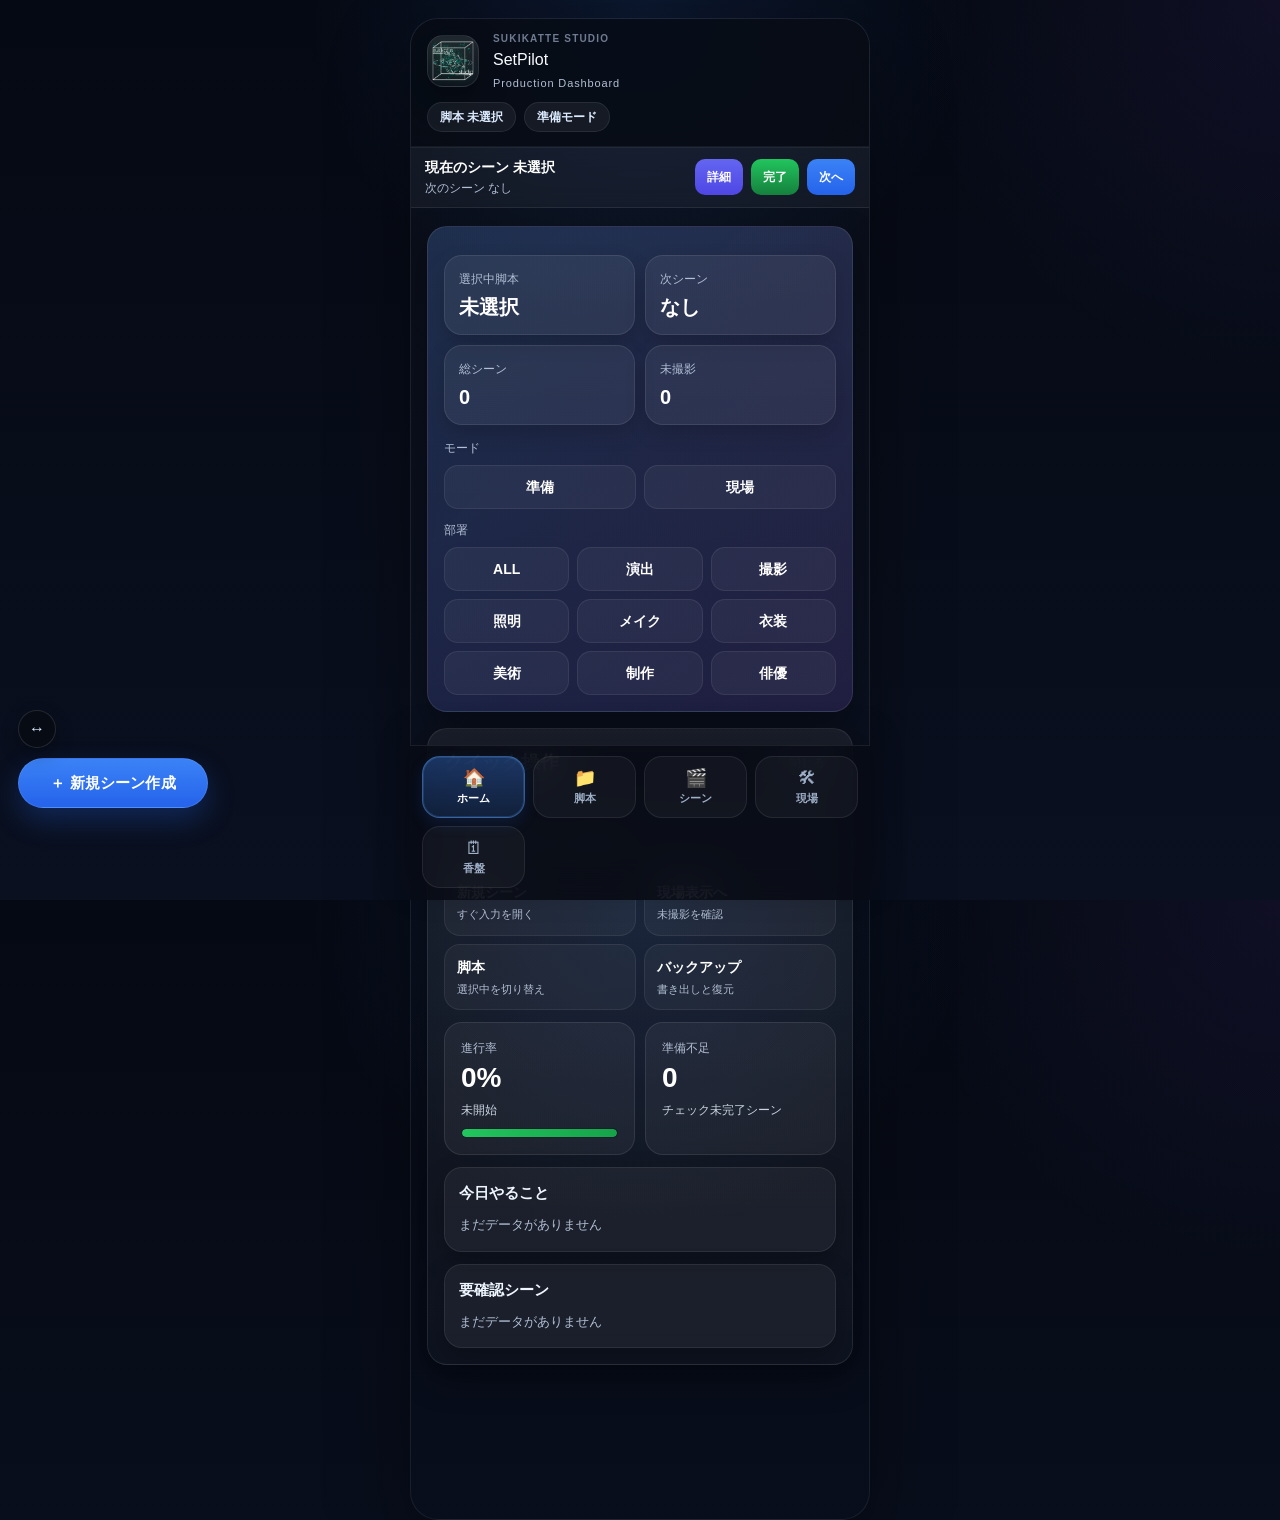
==== commit 3b94d684: "Add files via upload" ====
--- a/index.html
+++ b/index.html
@@ -16,7 +16,6 @@
   --line-soft:rgba(255,255,255,.08);
   --text:#f8fbff;
   --sub:#b2bfd4;
-  --muted:#7f8ba3;;
   --muted:#6f7b91;
   --green:#22c55e;
   --blue:#3b82f6;
@@ -64,9 +63,9 @@
   border:1px solid var(--line);
   background:rgba(255,255,255,.04);
   color:var(--text);
-  border-radius:14px;
-  padding:13px 14px;
-  font-size:16px;
+  border-radius:12px;
+  padding:10px 12px;
+  font-size:14px;
   outline:none;
   appearance:none;
 }
@@ -75,7 +74,7 @@
   box-shadow:0 0 0 3px rgba(96,165,250,.14);
 }
 textarea{
-  min-height:104px;
+  min-height:72px;
   resize:vertical;
 }
 
@@ -169,6 +168,7 @@
 }
 
 .app{
+  
   padding:18px 16px calc(120px + var(--safe-bottom));
 }
 
@@ -292,17 +292,19 @@
   color:#ffffff;
 }
 
-.field{margin-bottom:12px;}
+.field{margin-bottom:10px;}
+
 label{
   display:block;
-  margin-bottom:6px;
+  margin-bottom:5px;
   color:var(--sub);
-  font-size:13px;
-}
+  font-size:12px;
+}
+
 .two-col{
   display:grid;
   grid-template-columns:1fr 1fr;
-  gap:10px;
+  gap:8px;
 }
 .button-row{
   display:flex;
@@ -1138,33 +1140,50 @@
   grid-template-columns:1fr;
   gap:10px;
 }
+
+.quick-check-box{
+  background:rgba(255,255,255,.05);
+  border:1px solid rgba(255,255,255,.08);
+  border-radius:16px;
+  padding:12px;
+}
+
 .quick-check-title{
   font-size:14px;
   font-weight:900;
   margin-bottom:8px;
-}
+  color:#dbeafe;
+}
+
 .quick-check-list{
   display:grid;
   gap:8px;
 }
+
 .quick-check-item{
   display:flex;
   gap:8px;
   align-items:flex-start;
   color:var(--text);
-  font-size:14px;
+  font-size:13px;
+  background:rgba(255,255,255,.03);
+  border:1px solid rgba(255,255,255,.05);
+  border-radius:12px;
+  padding:9px 10px;
 }
 
 .form-block{
-  margin-bottom:12px;
-  padding:12px;
-}
+  margin-bottom:10px;
+  padding:10px;
+}
+
 .form-block-title{
-  font-size:14px;
+  font-size:13px;
   font-weight:900;
-  margin-bottom:10px;
+  margin-bottom:8px;
   color:#dbeafe;
 }
+
 .form-block.compact .field:last-child{margin-bottom:0;}
 
 .empty-text{
@@ -1175,8 +1194,6 @@
 
 .mobile-fab{
   position:fixed;
-  left:50%;
-  transform:translateX(-50%);
   bottom:calc(92px + env(safe-area-inset-bottom, 0px));
   z-index:90;
   min-width:190px;
@@ -1193,15 +1210,82 @@
   align-items:center;
   justify-content:center;
   border:1px solid rgba(255,255,255,.10);
+  transform:none;
+  max-width:calc(100vw - 32px);
+  white-space:nowrap;
+}
+
+.mobile-fab.fab-left{
+  left:16px;
+  right:auto;
+}
+
+.mobile-fab.fab-center{
+  left:50%;
+  right:auto;
+  transform:translateX(-50%);
+}
+
+.mobile-fab.fab-right{
+  right:16px;
+  left:auto;
+}
+
+.fab-position-btn{
+  position:fixed;
+  bottom:calc(152px + env(safe-area-inset-bottom, 0px));
+  z-index:91;
+  width:38px;
+  height:38px;
+  border-radius:999px;
+  background:rgba(7,11,20,.92);
+  color:#dbeafe;
+  border:1px solid rgba(255,255,255,.12);
+  display:flex;
+  align-items:center;
+  justify-content:center;
+  font-size:16px;
+  font-weight:900;
+  box-shadow:0 8px 18px rgba(0,0,0,.25);
+}
+
+.fab-position-btn.fab-left{
+  left:16px;
+  right:auto;
+}
+
+.fab-position-btn.fab-center{
+  left:50%;
+  right:auto;
+  transform:translateX(-50%);
+}
+
+.fab-position-btn.fab-right{
+  right:16px;
+  left:auto;
+}
+
+@media (max-width:420px){
+  .mobile-fab{
+    min-width:170px;
+    height:46px;
+    padding:0 16px;
+    font-size:14px;
+  }
+
+  .fab-position-btn{
+    bottom:calc(146px + env(safe-area-inset-bottom, 0px));
+  }
 }
 
 .desktop-note{display:none;}
 
 .tabbar{
   position:fixed;
-  left:50%;
+  left:0;
+  right:0;
   bottom:0;
-  transform:translateX(-50%);
+  margin:0 auto;
   width:100%;
   max-width:460px;
   z-index:80;
@@ -1210,6 +1294,7 @@
   backdrop-filter:blur(20px);
   border-top:1px solid rgba(255,255,255,.08);
   box-shadow:0 -10px 30px rgba(0,0,0,.22);
+  transform:none;
 }
 .tabbar-inner{
   display:grid;
@@ -1229,6 +1314,8 @@
   gap:5px;
   padding:9px 6px;
   transition:transform .16s ease, background .18s ease, border-color .18s ease;
+  position:relative;
+  z-index:1;
 }
 .tab-btn.active{
   color:#fff;
@@ -1255,6 +1342,16 @@
   opacity:1;
   transform:translateY(0);
   animation:tabFadeIn .28s ease;
+}
+@keyframes tabFadeIn {
+  from {
+    opacity:0;
+    transform:translateY(8px);
+  }
+  to {
+    opacity:1;
+    transform:translateY(0);
+  }
 }
 
 .tab-panel.exit-left{
@@ -1307,6 +1404,41 @@
     overflow:hidden;
     box-shadow:0 30px 80px rgba(0,0,0,.38);
   }
+  .shoot-timer-card{
+  background:rgba(255,255,255,.06);
+  border:1px solid rgba(255,255,255,.10);
+  border-radius:18px;
+  padding:14px;
+  margin-bottom:14px;
+  box-shadow:0 10px 24px rgba(0,0,0,.18);
+}
+
+.shoot-timer-label{
+  color:var(--sub);
+  font-size:12px;
+  margin-bottom:6px;
+}
+
+.shoot-timer-time{
+  font-size:30px;
+  font-weight:900;
+  line-height:1.1;
+  letter-spacing:.04em;
+  color:#ffffff;
+  margin-bottom:12px;
+}
+
+.shoot-timer-actions{
+  display:grid;
+  grid-template-columns:1fr 1fr 1fr;
+  gap:8px;
+}
+
+.shoot-timer-actions button{
+  min-height:42px;
+  border-radius:12px;
+  font-weight:800;
+}
   .desktop-note{
     display:block;
     max-width:460px;
@@ -1387,6 +1519,274 @@
   font-size:13px;
   font-weight:700;
 }
+
+.current-scene-strip{
+  display:flex;
+  align-items:center;
+  justify-content:space-between;
+  gap:10px;
+  padding:10px 14px;
+  background:rgba(255,255,255,.04);
+  border-top:1px solid rgba(255,255,255,.05);
+  border-bottom:1px solid rgba(255,255,255,.08);
+  backdrop-filter:blur(12px);
+}
+
+.current-scene-strip-info{
+  min-width:0;
+  flex:1;
+}
+
+.current-scene-strip-title{
+  font-size:14px;
+  font-weight:900;
+  color:#fff;
+  line-height:1.35;
+  white-space:nowrap;
+  overflow:hidden;
+  text-overflow:ellipsis;
+}
+
+.current-scene-strip-sub{
+  margin-top:3px;
+  font-size:12px;
+  color:var(--sub);
+  white-space:nowrap;
+  overflow:hidden;
+  text-overflow:ellipsis;
+}
+
+.current-scene-strip-actions{
+  display:flex;
+  gap:8px;
+  flex-shrink:0;
+}
+
+.current-scene-strip-actions button{
+  min-height:36px;
+  padding:0 12px;
+  border-radius:10px;
+  font-size:12px;
+  font-weight:800;
+}
+#sceneFormSection textarea{
+  min-height:60px;
+}
+.compact-form-card{
+  padding:12px;
+}
+
+.compact-form-card .card-body{
+  padding-top:2px;
+}
+
+.compact-form-card .button-row button{
+  min-height:40px;
+}
+.scene-form-group{
+  margin-bottom:10px;
+  padding:10px 12px;
+  border-radius:16px;
+  border:1px solid rgba(255,255,255,.08);
+  background:rgba(255,255,255,.03);
+}
+
+.scene-form-group summary{
+  cursor:pointer;
+  list-style:none;
+  font-size:13px;
+  font-weight:900;
+  color:#dbeafe;
+  display:flex;
+  align-items:center;
+  justify-content:space-between;
+}
+
+.scene-form-group summary::-webkit-details-marker{
+  display:none;
+}
+
+.scene-form-group summary::after{
+  content:"開く";
+  font-size:11px;
+  color:var(--sub);
+  font-weight:700;
+}
+
+.scene-form-group[open] summary::after{
+  content:"閉じる";
+}
+
+.scene-form-group-body{
+  margin-top:10px;
+}
+
+#sceneFormSection textarea{
+  min-height:52px;
+}
+
+#sceneFormSection .field{
+  margin-bottom:8px;
+}
+.scene-form-group{
+  margin-bottom:10px;
+  padding:10px 12px;
+  border-radius:16px;
+  border:1px solid rgba(255,255,255,.08);
+  background:rgba(255,255,255,.03);
+}
+
+.scene-form-group summary{
+  cursor:pointer;
+  list-style:none;
+  font-size:13px;
+  font-weight:900;
+  color:#dbeafe;
+  display:flex;
+  align-items:center;
+  justify-content:space-between;
+}
+
+.scene-form-group summary::-webkit-details-marker{
+  display:none;
+}
+
+.scene-form-group summary::after{
+  content:"開く";
+  font-size:11px;
+  color:var(--sub);
+  font-weight:700;
+}
+
+.scene-form-group[open] summary::after{
+  content:"閉じる";
+}
+
+.scene-form-group-body{
+  margin-top:10px;
+}
+
+#sceneFormSection textarea{
+  min-height:52px;
+}
+
+#sceneFormSection .field{
+  margin-bottom:8px;
+}
+.scene-form-group{
+  margin-bottom:10px;
+  padding:10px 12px;
+  border-radius:16px;
+  border:1px solid rgba(255,255,255,.08);
+  background:rgba(255,255,255,.03);
+}
+
+.scene-form-group summary{
+  cursor:pointer;
+  list-style:none;
+  font-size:13px;
+  font-weight:900;
+  color:#dbeafe;
+  display:flex;
+  align-items:center;
+  justify-content:space-between;
+}
+
+.scene-form-group summary::-webkit-details-marker{
+  display:none;
+}
+
+.scene-form-group summary::after{
+  content:"開く";
+  font-size:11px;
+  color:var(--sub);
+  font-weight:700;
+}
+
+.scene-form-group[open] summary::after{
+  content:"閉じる";
+}
+
+.scene-form-group-body{
+  margin-top:10px;
+}
+
+#sceneFormSection textarea{
+  min-height:52px;
+}
+
+#sceneFormSection .field{
+  margin-bottom:8px;
+}
+.call-sheet-list{
+  display:flex;
+  flex-direction:column;
+  gap:10px;
+}
+
+.call-sheet-card{
+  background:rgba(255,255,255,.05);
+  border:1px solid rgba(255,255,255,.08);
+  padding:12px;
+  border-radius:16px;
+}
+
+.call-sheet-title{
+  font-size:15px;
+  font-weight:900;
+  color:#fff;
+}
+
+.call-sheet-meta{
+  font-size:12px;
+  color:var(--sub);
+  margin-top:4px;
+  line-height:1.6;
+}
+
+.call-sheet-table{
+  width:100%;
+  overflow-x:auto;
+  margin-top:10px;
+  border:1px solid rgba(255,255,255,.08);
+  border-radius:14px;
+}
+
+.call-sheet-row{
+  display:grid;
+  grid-template-columns:80px 120px 80px 120px 140px 140px 1fr;
+  min-width:760px;
+  border-bottom:1px solid rgba(255,255,255,.06);
+}
+
+.call-sheet-row:last-child{
+  border-bottom:none;
+}
+
+.call-sheet-cell{
+  padding:8px 10px;
+  font-size:12px;
+  line-height:1.5;
+  border-right:1px solid rgba(255,255,255,.05);
+  white-space:pre-wrap;
+  word-break:break-word;
+}
+
+.call-sheet-cell:last-child{
+  border-right:none;
+}
+
+.call-sheet-header{
+  background:rgba(255,255,255,.06);
+  font-weight:900;
+  color:#fff;
+}
+
+.time-cell{ color:#93c5fd; }
+.cast-cell{ color:#ddd6fe; }
+.location-cell{ color:#86efac; }
+.prop-cell{ color:#fcd34d; }
+.note-cell{ color:#fca5a5; }
 </style>
 </head>
 <body>
@@ -1406,20 +1806,30 @@
 </div>
       </div>
       <div class="topbar-mini-row">
-  <div id="headerProjectChip" class="header-chip">案件 未選択</div>
+  <div id="headerProjectChip" class="header-chip">脚本 未選択</div>
   <div id="headerModeChip" class="header-chip">準備モード</div>
 </div>
     </div>
   </header>
-
+<div class="current-scene-strip">
+  <div class="current-scene-strip-info">
+    <div id="currentSceneStripTitle" class="current-scene-strip-title">現在のシーン 未選択</div>
+    <div id="currentSceneStripSub" class="current-scene-strip-sub">次のシーン なし</div>
+  </div>
+
+  <div class="current-scene-strip-actions">
+    <button type="button" id="currentSceneDetailBtn" class="detail-btn">詳細</button>
+    <button type="button" id="currentSceneDoneBtn" class="shot-btn">完了</button>
+    <button type="button" id="currentSceneNextBtn" class="select-btn">次へ</button>
+  </div>
+</div>
   <main class="app">
-<div class="tab-panels-wrap"></div>
     <div id="tabHome" class="tab-panel active">
       <section class="card hero-card">
 
   <div class="status-grid">
     <div class="status-tile">
-      <div class="status-label">選択中案件</div>
+      <div class="status-label">選択中脚本</div>
       <div id="homeActiveProject" class="status-value">未選択</div>
     </div>
     <div class="status-tile">
@@ -1482,7 +1892,7 @@
         <div class="quick-btn-sub">未撮影を確認</div>
       </button>
       <button type="button" class="quick-btn" id="quickGoProjectBtn">
-        <div class="quick-btn-title">プロジェクト</div>
+        <div class="quick-btn-title">脚本</div>
         <div class="quick-btn-sub">選択中を切り替え</div>
       </button>
       <button type="button" class="quick-btn" id="quickGoBackupBtn">
@@ -1510,7 +1920,7 @@
 
     <div class="dashboard-panel" style="margin-top:12px;">
       <div class="dashboard-panel-title">今日やること</div>
-      <div id="homeTodayAction" class="dashboard-panel-body">まだデータがありません</div>
+      <div id="homeTodayAction" class="dashboard-panel-body" style="cursor:pointer;">まだデータがありません</div>
     </div>
 
         <div class="dashboard-panel" style="margin-top:12px;">
@@ -1529,7 +1939,7 @@
         </div>
         <div class="card-body">
           <div class="field">
-            <label for="projectTitle">プロジェクト名</label>
+            <label for="projectTitle">脚本名</label>
             <input id="projectTitle" placeholder="例：覚えてなくていい">
           </div>
 
@@ -1542,7 +1952,7 @@
   </div>
 
   <div class="field">
-    <label for="projectMemo">プロジェクトメモ</label>
+    <label for="projectMemo">脚本メモ</label>
     <textarea id="projectMemo" placeholder="例：短編 2日撮影 夜シーン多め"></textarea>
   </div>
 </details>
@@ -1556,12 +1966,12 @@
 
       <section class="card" id="projectListSection">
         <div class="card-title-row">
-          <h2 class="card-title">プロジェクト一覧</h2>
+          <h2 class="card-title">脚本一覧</h2>
           <button type="button" class="section-toggle" data-toggle-card="projectListSection">閉じる</button>
         </div>
         <div class="card-body">
           <div class="current-project-box">
-            <div class="current-project-label">選択中プロジェクト</div>
+            <div class="current-project-label">選択中脚本</div>
             <div id="currentProjectLabel" class="current-project-value">未選択</div>
           </div>
           <div id="projectList"></div>
@@ -1699,199 +2109,235 @@
     </div>
 
     <div id="tabScene" class="tab-panel">
-      <section class="card hidden" id="sceneFormSection">
+      <section class="card hidden compact-form-card" id="sceneFormSection">
         <div class="card-title-row">
           <h2 id="sceneFormTitle" class="card-title">シーン入力</h2>
           <button type="button" class="section-toggle" data-toggle-card="sceneFormSection">閉じる</button>
         </div>
         <div class="card-body">
 
-          <div class="form-block compact">
-            <div class="form-block-title">基本</div>
-
-            <div class="field">
-              <label for="sceneProjectSelect">プロジェクト</label>
-              <select id="sceneProjectSelect"></select>
-            </div>
-
-            <div class="two-col">
-              <div class="field">
-                <label for="sceneNo">シーン番号</label>
-                <input id="sceneNo" placeholder="例：1">
-              </div>
-
-              <div class="field">
-                <label for="sceneOrder">撮影順</label>
-                <input id="sceneOrder" type="number" placeholder="例：1">
-              </div>
-            </div>
-
-            <div class="field">
-              <label for="sceneTitle">シーン名</label>
-              <input id="sceneTitle" placeholder="例：店内 会話シーン">
-            </div>
-
-            <div class="field">
-              <label for="sceneLabel">色分けラベル</label>
-              <select id="sceneLabel">
-                <option value="">なし</option>
-                <option value="赤">赤</option>
-                <option value="青">青</option>
-                <option value="緑">緑</option>
-                <option value="黄">黄</option>
-                <option value="紫">紫</option>
-                <option value="ピンク">ピンク</option>
-              </select>
-            </div>
-          </div>
-
-          <div class="form-block compact">
-            <div class="form-block-title">人</div>
-
-            <div class="field">
-              <label for="sceneActorSelect">俳優一覧から追加</label>
-              <select id="sceneActorSelect"></select>
-            </div>
-
-            <div class="button-row">
-              <button type="button" id="applyActorBtn" class="select-btn">出演者に追加</button>
-            </div>
-
-            <div class="field">
-              <label for="sceneCast">出演者</label>
-              <textarea id="sceneCast" placeholder="例：長島琢磨&#10;岡本尚子"></textarea>
-            </div>
-          </div>
-
-          <div class="form-block compact">
-            <div class="form-block-title">場所</div>
-
-            <div class="field">
-              <label for="sceneLocationSelect">ロケ地マスタ選択</label>
-              <select id="sceneLocationSelect"></select>
-            </div>
-
-            <div class="button-row">
-              <button type="button" id="applyLocationBtn" class="select-btn">ロケ地情報を反映</button>
-            </div>
-
-            <div class="field">
-              <label for="sceneLocation">ロケ場所</label>
-              <input id="sceneLocation" placeholder="例：居酒屋かつら">
-            </div>
-
-            <div class="two-col">
-              <div class="field">
-                <label for="sceneAddress">住所</label>
-                <input id="sceneAddress" placeholder="例：東京都渋谷区○○1-2-3">
-              </div>
-              <div class="field">
-                <label for="scenePhone">電話番号</label>
-                <input id="scenePhone" placeholder="例：03-1234-5678">
-              </div>
-            </div>
-
-            <div class="field">
-              <label for="sceneMapUrl">GoogleマップURL</label>
-              <input id="sceneMapUrl" placeholder="https://maps.google.com/...">
-            </div>
-          </div>
-
-          <div class="form-block compact">
-            <div class="form-block-title">物</div>
-
-            <div class="field">
-              <label for="scenePropSelect">小道具一覧から追加</label>
-              <select id="scenePropSelect"></select>
-            </div>
-
-            <div class="button-row">
-              <button type="button" id="applyPropBtn" class="select-btn">小道具に追加</button>
-            </div>
-
-            <div class="field">
-              <label for="sceneProp">小道具</label>
-              <textarea id="sceneProp" placeholder="例：グラス&#10;メニュー表&#10;財布"></textarea>
-            </div>
-          </div>
-
-          <div class="form-block">
-            <div class="form-block-title">詳細メモ</div>
-
-            <div class="field">
-              <label for="scenePermitMemo">ロケ許可メモ</label>
-              <textarea id="scenePermitMemo" placeholder="例：店長確認済み 申請書送付済み"></textarea>
-            </div>
-
-            <div class="field">
-              <label for="sceneParkingMemo">駐車場メモ</label>
-              <textarea id="sceneParkingMemo" placeholder="例：近隣コインPあり"></textarea>
-            </div>
-
-            <div class="field">
-              <label for="scenePowerMemo">電源メモ</label>
-              <textarea id="scenePowerMemo" placeholder="例：店内コンセント使用可"></textarea>
-            </div>
-
-            <div class="field">
-              <label for="sceneToiletMemo">トイレメモ</label>
-              <textarea id="sceneToiletMemo" placeholder="例：店内あり"></textarea>
-            </div>
-
-            <div class="field">
-              <label for="sceneRainMemo">雨天時メモ</label>
-              <textarea id="sceneRainMemo" placeholder="例：雨天時は店内寄りで対応"></textarea>
-            </div>
-
-            <div class="field">
-              <label for="sceneMemo">共通メモ</label>
-              <textarea id="sceneMemo" placeholder="例：重要シーン 先に撮る"></textarea>
-            </div>
-          </div>
-
-          <div class="form-block">
-            <div class="form-block-title">シーンチェック</div>
-
-            <div class="field">
-              <div class="scene-check-grid">
-                <label class="scene-check-item"><input type="checkbox" id="sceneCheckSchedule"> 香盤確認</label>
-                <label class="scene-check-item"><input type="checkbox" id="sceneCheckProp"> 小道具OK</label>
-                <label class="scene-check-item"><input type="checkbox" id="sceneCheckCast"> 出演者OK</label>
-                <label class="scene-check-item"><input type="checkbox" id="sceneCheckCostume"> 衣装メイクOK</label>
-                <label class="scene-check-item"><input type="checkbox" id="sceneCheckCamera"> カメラOK</label>
-                <label class="scene-check-item"><input type="checkbox" id="sceneCheckLight"> 照明OK</label>
-              </div>
-            </div>
-          </div>
-
-          <div class="form-block">
-            <div class="form-block-title">部署別メモ</div>
-
-            <div class="field" id="directionNoteField">
-              <label for="sceneDirectionNote">演出部メモ</label>
-              <textarea id="sceneDirectionNote" placeholder="例：感情を抑えめに 目線は右奥"></textarea>
-            </div>
-
-            <div class="field" id="cameraNoteField">
-              <label for="sceneCameraNote">撮影部メモ</label>
-              <textarea id="sceneCameraNote" placeholder="例：Aカメ70-200 Bカメ24-70 縦寄り"></textarea>
-            </div>
-
-            <div class="field" id="lightNoteField">
-              <label for="sceneLightNote">照明部メモ</label>
-              <textarea id="sceneLightNote" placeholder="例：キー右45度 室内電球色に合わせる"></textarea>
-            </div>
-
-            <div class="field" id="productionNoteField">
-              <label for="sceneProductionNote">制作部メモ</label>
-              <textarea id="sceneProductionNote" placeholder="例：19時入館 20時完全撤収 近隣配慮あり"></textarea>
-            </div>
-
-            <div class="field" id="actorNoteField">
-              <label for="sceneActorNote">俳優部メモ</label>
-              <textarea id="sceneActorNote" placeholder="例：衣装替えあり 小道具は右手持ち"></textarea>
-            </div>
-          </div>
+<details class="scene-form-group" open>
+  <summary>基本</summary>
+  <div class="scene-form-group-body">
+
+    <div class="field">
+      <label for="sceneProjectSelect">プロジェクト</label>
+      <select id="sceneProjectSelect"></select>
+    </div>
+
+    <div class="two-col">
+      <div class="field">
+        <label for="sceneNo">シーン番号</label>
+        <input id="sceneNo" placeholder="例：1">
+      </div>
+
+      <div class="field">
+        <label for="sceneOrder">撮影順</label>
+        <input id="sceneOrder" type="number" placeholder="例：1">
+      </div>
+    </div>
+
+    <div class="field">
+      <label for="sceneTitle">シーン名</label>
+      <input id="sceneTitle" placeholder="例：店内 会話シーン">
+    </div>
+
+    <div class="field">
+      <label for="sceneLabel">色分けラベル</label>
+      <select id="sceneLabel">
+        <option value="">なし</option>
+        <option value="赤">赤</option>
+        <option value="青">青</option>
+        <option value="緑">緑</option>
+        <option value="黄">黄</option>
+        <option value="紫">紫</option>
+        <option value="ピンク">ピンク</option>
+      </select>
+    </div>
+
+  </div>
+</details>
+
+<details class="scene-form-group">
+  <summary>人</summary>
+  <div class="scene-form-group-body">
+
+    <div class="field">
+      <label for="sceneActorSelect">俳優一覧から追加</label>
+      <select id="sceneActorSelect"></select>
+    </div>
+
+    <div class="button-row">
+      <button type="button" id="applyActorBtn" class="select-btn">出演者に追加</button>
+    </div>
+
+    <div class="field">
+      <label for="sceneCast">出演者</label>
+      <textarea id="sceneCast" placeholder="例：長島琢磨&#10;岡本尚子"></textarea>
+    </div>
+
+  </div>
+</details>
+
+<details class="scene-form-group">
+  <summary>場所</summary>
+  <div class="scene-form-group-body">
+
+    <div class="field">
+      <label for="sceneLocationSelect">ロケ地マスタ選択</label>
+      <select id="sceneLocationSelect"></select>
+    </div>
+
+    <div class="button-row">
+      <button type="button" id="applyLocationBtn" class="select-btn">ロケ地情報を反映</button>
+    </div>
+
+    <div class="field">
+      <label for="sceneLocation">ロケ場所</label>
+      <input id="sceneLocation" placeholder="例：居酒屋かつら">
+    </div>
+
+    <div class="two-col">
+      <div class="field">
+        <label for="sceneAddress">住所</label>
+        <input id="sceneAddress" placeholder="例：東京都渋谷区○○1-2-3">
+      </div>
+      <div class="field">
+        <label for="scenePhone">電話番号</label>
+        <input id="scenePhone" placeholder="例：03-1234-5678">
+      </div>
+    </div>
+
+    <div class="field">
+      <label for="sceneMapUrl">GoogleマップURL</label>
+      <input id="sceneMapUrl" placeholder="https://maps.google.com/...">
+    </div>
+
+  </div>
+</details>
+
+<details class="scene-form-group">
+  <summary>物</summary>
+  <div class="scene-form-group-body">
+
+    <div class="field">
+      <label for="scenePropSelect">小道具一覧から追加</label>
+      <select id="scenePropSelect"></select>
+    </div>
+
+    <div class="button-row">
+      <button type="button" id="applyPropBtn" class="select-btn">小道具に追加</button>
+    </div>
+
+    <div class="field">
+      <label for="sceneProp">小道具</label>
+      <textarea id="sceneProp" placeholder="例：グラス&#10;メニュー表&#10;財布"></textarea>
+    </div>
+
+  </div>
+</details>
+
+<details class="scene-form-group">
+  <summary>詳細メモ</summary>
+  <div class="scene-form-group-body">
+
+    <div class="field">
+      <label for="scenePermitMemo">ロケ許可メモ</label>
+      <textarea id="scenePermitMemo" placeholder="例：店長確認済み 申請書送付済み"></textarea>
+    </div>
+
+    <div class="field">
+      <label for="sceneParkingMemo">駐車場メモ</label>
+      <textarea id="sceneParkingMemo" placeholder="例：近隣コインPあり"></textarea>
+    </div>
+
+    <div class="field">
+      <label for="scenePowerMemo">電源メモ</label>
+      <textarea id="scenePowerMemo" placeholder="例：店内コンセント使用可"></textarea>
+    </div>
+
+    <div class="field">
+      <label for="sceneToiletMemo">トイレメモ</label>
+      <textarea id="sceneToiletMemo" placeholder="例：店内あり"></textarea>
+    </div>
+
+    <div class="field">
+      <label for="sceneRainMemo">雨天時メモ</label>
+      <textarea id="sceneRainMemo" placeholder="例：雨天時は店内寄りで対応"></textarea>
+    </div>
+
+    <div class="field">
+      <label for="sceneMemo">共通メモ</label>
+      <textarea id="sceneMemo" placeholder="例：重要シーン 先に撮る"></textarea>
+    </div>
+
+  </div>
+</details>
+
+<details class="scene-form-group">
+  <summary>シーンチェック</summary>
+  <div class="scene-form-group-body">
+
+    <div class="field">
+      <div class="scene-check-grid">
+        <label class="scene-check-item"><input type="checkbox" id="sceneCheckSchedule"> 香盤確認</label>
+        <label class="scene-check-item"><input type="checkbox" id="sceneCheckProp"> 小道具OK</label>
+        <label class="scene-check-item"><input type="checkbox" id="sceneCheckCast"> 出演者OK</label>
+        <label class="scene-check-item"><input type="checkbox" id="sceneCheckCostume"> 衣装メイクOK</label>
+        <label class="scene-check-item"><input type="checkbox" id="sceneCheckCamera"> カメラOK</label>
+        <label class="scene-check-item"><input type="checkbox" id="sceneCheckLight"> 照明OK</label>
+      </div>
+    </div>
+
+  </div>
+</details>
+
+<details id="deptMemoDetails" class="scene-form-group">
+  <summary id="deptMemoSummary">部署別メモを開く</summary>
+  <div class="scene-form-group-body">
+
+    <div class="field" id="directionNoteField">
+      <label for="sceneDirectionNote">演出部メモ</label>
+      <textarea id="sceneDirectionNote" placeholder="例：感情を抑えめに 目線は右奥"></textarea>
+    </div>
+
+    <div class="field" id="cameraNoteField">
+      <label for="sceneCameraNote">撮影部メモ</label>
+      <textarea id="sceneCameraNote" placeholder="例：Aカメ70-200 Bカメ24-70 縦寄り"></textarea>
+    </div>
+
+    <div class="field" id="lightNoteField">
+      <label for="sceneLightNote">照明部メモ</label>
+      <textarea id="sceneLightNote" placeholder="例：キー右45度 室内電球色に合わせる"></textarea>
+    </div>
+
+    <div class="field" id="makeNoteField">
+      <label for="sceneMakeNote">メイク部メモ</label>
+      <textarea id="sceneMakeNote" placeholder="例：涙メイクあり テカリ注意"></textarea>
+    </div>
+
+    <div class="field" id="costumeNoteField">
+      <label for="sceneCostumeNote">衣装部メモ</label>
+      <textarea id="sceneCostumeNote" placeholder="例：上着あり 2パターン持参"></textarea>
+    </div>
+
+    <div class="field" id="artNoteField">
+      <label for="sceneArtNote">美術部メモ</label>
+      <textarea id="sceneArtNote" placeholder="例：机上に小物追加 生活感を出す"></textarea>
+    </div>
+
+    <div class="field" id="productionNoteField">
+      <label for="sceneProductionNote">制作部メモ</label>
+      <textarea id="sceneProductionNote" placeholder="例：19時入館 20時完全撤収 近隣配慮あり"></textarea>
+    </div>
+
+    <div class="field" id="actorNoteField">
+      <label for="sceneActorNote">俳優部メモ</label>
+      <textarea id="sceneActorNote" placeholder="例：衣装替えあり 小道具は右手持ち"></textarea>
+    </div>
+
+  </div>
+</details>
 
           <div class="button-row">
             <button type="button" id="saveSceneBtn" class="primary-btn">シーン保存</button>
@@ -1918,9 +2364,54 @@
           <h2 class="card-title">現場モード操作</h2>
           <button type="button" class="section-toggle" data-toggle-card="fieldControlSection">閉じる</button>
         </div>
-        <div class="card-body">
-
-          <div class="next-scene-box" style="margin-bottom:10px;">
+        <div id="tabCallsheet" class="tab-panel">
+  <section class="card" id="callSheetSection">
+    <div class="card-title-row">
+      <h2 class="card-title">香盤</h2>
+      <button type="button" class="section-toggle" data-toggle-card="callSheetSection">閉じる</button>
+    </div>
+    <div class="card-body">
+      <div id="callSheetList" class="call-sheet-list"></div>
+
+      <div class="button-row" style="margin-top:10px;">
+        <button type="button" id="createCallSheetBtn" class="primary-btn">＋ 香盤を作成</button>
+      </div>
+    </div>
+  </section>
+
+  <section class="card hidden" id="callSheetDetailSection">
+    <div class="card-title-row">
+      <h2 id="callSheetDetailTitle" class="card-title">香盤詳細</h2>
+      <button type="button" class="section-toggle" data-toggle-card="callSheetDetailSection">閉じる</button>
+    </div>
+    <div class="card-body" id="callSheetDetail"></div>
+  </section>
+</div>
+       <div class="card-body">
+
+  <div class="quick-check-wrap" style="margin-bottom:12px;">
+    <div class="quick-check-box">
+      <div class="quick-check-title">現場クイックチェック</div>
+      <div class="quick-check-list">
+        <label class="quick-check-item"><input type="checkbox" id="qcBattery"> バッテリー確認</label>
+        <label class="quick-check-item"><input type="checkbox" id="qcMedia"> メディア残量確認</label>
+        <label class="quick-check-item"><input type="checkbox" id="qcProp"> 小道具確認</label>
+        <label class="quick-check-item"><input type="checkbox" id="qcCast"> 出演者到着確認</label>
+      </div>
+    </div>
+
+    <div class="quick-check-box">
+      <div class="quick-check-title">撤収クイックチェック</div>
+      <div class="quick-check-list">
+        <label class="quick-check-item"><input type="checkbox" id="qcGearBack"> 機材積み忘れなし</label>
+        <label class="quick-check-item"><input type="checkbox" id="qcPropBack"> 小道具回収確認</label>
+        <label class="quick-check-item"><input type="checkbox" id="qcLocationClean"> 原状復帰確認</label>
+        <label class="quick-check-item"><input type="checkbox" id="qcDataBack"> データ退避確認</label>
+      </div>
+    </div>
+  </div>
+
+  <div class="next-scene-box" style="margin-bottom:10px;">
             <div class="next-scene-label">次に撮るシーン</div>
             <div id="nextSceneMain" class="next-scene-main">未選択</div>
             <div id="nextSceneMeta" class="next-scene-meta"></div>
@@ -1965,7 +2456,7 @@
             </div>
 
             <div class="field">
-              <label for="fieldProjectFilter">プロジェクト絞り込み</label>
+              <label for="fieldProjectFilter">脚本絞り込み</label>
               <select id="fieldProjectFilter"></select>
             </div>
           </div>
@@ -1996,28 +2487,7 @@
             <button type="button" id="expandAllGroupsBtn" class="select-btn">ロケ地を全部開く</button>
             <button type="button" id="collapseAllGroupsBtn" class="secondary-btn">ロケ地を全部閉じる</button>
           </div>
-
-          <div class="quick-check-wrap" style="margin-top:12px;">
-            <div class="quick-check-box">
-              <div class="quick-check-title">現場クイックチェック</div>
-              <div class="quick-check-list">
-                <label class="quick-check-item"><input type="checkbox" id="qcBattery"> バッテリー確認</label>
-                <label class="quick-check-item"><input type="checkbox" id="qcMedia"> メディア残量確認</label>
-                <label class="quick-check-item"><input type="checkbox" id="qcProp"> 小道具確認</label>
-                <label class="quick-check-item"><input type="checkbox" id="qcCast"> 出演者到着確認</label>
-              </div>
-            </div>
-
-            <div class="quick-check-box">
-              <div class="quick-check-title">撤収クイックチェック</div>
-              <div class="quick-check-list">
-                <label class="quick-check-item"><input type="checkbox" id="qcGearBack"> 機材積み忘れなし</label>
-                <label class="quick-check-item"><input type="checkbox" id="qcPropBack"> 小道具回収確認</label>
-                <label class="quick-check-item"><input type="checkbox" id="qcLocationClean"> 原状復帰確認</label>
-                <label class="quick-check-item"><input type="checkbox" id="qcDataBack"> データ退避確認</label>
-              </div>
-            </div>
-          </div>
+          
         </div>
       </section>
 
@@ -2062,7 +2532,7 @@
 
     <button type="button" class="tab-btn" data-tab="project">
       <div class="tab-icon">📁</div>
-      <div class="tab-label">案件</div>
+      <div class="tab-label">脚本</div>
     </button>
 
     <button type="button" class="tab-btn" data-tab="scene">
@@ -2074,17 +2544,25 @@
       <div class="tab-icon">🛠</div>
       <div class="tab-label">現場</div>
     </button>
+
+    <button type="button" class="tab-btn" data-tab="callsheet">
+      <div class="tab-icon">🗓</div>
+      <div class="tab-label">香盤</div>
+    </button>
   </div>
 </nav>
 
 <button type="button" id="mobileFab" class="mobile-fab" aria-label="新規シーン入力を開く">＋ 新規シーン作成</button>
+<button type="button" id="fabPositionBtn" class="fab-position-btn" aria-label="新規シーンボタン位置切替">↔</button>
 <div id="toast" class="toast"></div>
 
 <script>
 (function(){
   const PROJECT_KEY = "scene_projects_restore_v6";
   const SCENE_KEY = "scene_scenes_restore_v6";
+  const CALLSHEET_KEY = "scene_callsheets_restore_v1";
   const MODE_KEY = "scene_mode_restore_v6";
+  const FAB_POSITION_KEY = "scene_fab_position_restore_v1";
   const ACTIVE_PROJECT_KEY = "scene_active_project_restore_v6";
   const LOCATION_KEY = "scene_locations_restore_v6";
   const ACTOR_KEY = "scene_actors_restore_v6";
@@ -2104,19 +2582,22 @@
   fieldControlSection:true,
   sceneListSection:false,
   backupSection:true,
-  debugSection:true
+  debugSection:true,
+  callSheetSection:false,
+  callSheetDetailSection:true
 };
   const $ = (id) => document.getElementById(id);
 
   let mode = localStorage.getItem(MODE_KEY) || "prep";
   let activeProjectId = localStorage.getItem(ACTIVE_PROJECT_KEY) || "";
   let currentDept = localStorage.getItem(DEPT_KEY) || "all";
-
+  let fabPosition = localStorage.getItem(FAB_POSITION_KEY) || "center";
   let projects = readJson(PROJECT_KEY, []);
   let scenes = migrateScenes(readJson(SCENE_KEY, []));
   let locations = readJson(LOCATION_KEY, []);
   let actors = readJson(ACTOR_KEY, []);
   let props = readJson(PROP_KEY, []);
+  let callSheets = readJson(CALLSHEET_KEY, []);
   let quickCheck = readJson(QC_KEY, {});
   let fieldGroupOpenState = readJson(FIELD_GROUP_OPEN_KEY, {});
   let sectionCollapseState = {
@@ -2208,8 +2689,14 @@
   const sceneDirectionNote = $("sceneDirectionNote");
   const sceneCameraNote = $("sceneCameraNote");
   const sceneLightNote = $("sceneLightNote");
+  const sceneMakeNote = $("sceneMakeNote");
+  const sceneCostumeNote = $("sceneCostumeNote");
+  const sceneArtNote = $("sceneArtNote");
   const sceneProductionNote = $("sceneProductionNote");
   const sceneActorNote = $("sceneActorNote");
+
+  const deptMemoDetails = $("deptMemoDetails");
+  const deptMemoSummary = $("deptMemoSummary");
   const sceneCheckSchedule = $("sceneCheckSchedule");
   const sceneCheckProp = $("sceneCheckProp");
   const sceneCheckCast = $("sceneCheckCast");
@@ -2265,6 +2752,17 @@
   const tabProject = $("tabProject");
   const tabScene = $("tabScene");
   const tabTool = $("tabTool");
+  const tabCallsheet = $("tabCallsheet");
+  const createCallSheetBtn = $("createCallSheetBtn");
+  const callSheetList = $("callSheetList");
+  const callSheetDetail = $("callSheetDetail");
+  const callSheetDetailTitle = $("callSheetDetailTitle");
+  const callSheetDetailSection = $("callSheetDetailSection");
+
+  const timerDisplay = $("timerDisplay");
+  const timerStartBtn = $("timerStartBtn");
+  const timerStopBtn = $("timerStopBtn");
+  const timerResetBtn = $("timerResetBtn");
 
   const homeActiveProject = $("homeActiveProject");
   const homeNextScene = $("homeNextScene");
@@ -2277,6 +2775,12 @@
   const homeTodayAction = $("homeTodayAction");
   const homeAlertSceneList = $("homeAlertSceneList");
 
+  const currentSceneStripTitle = $("currentSceneStripTitle");
+  const currentSceneStripSub = $("currentSceneStripSub");
+  const currentSceneDetailBtn = $("currentSceneDetailBtn");
+  const currentSceneDoneBtn = $("currentSceneDoneBtn");
+  const currentSceneNextBtn = $("currentSceneNextBtn");
+
   function readJson(key, fallback){
     try{
       const raw = localStorage.getItem(key);
@@ -2286,6 +2790,36 @@
     }
   }
 
+  let timerInterval = null;
+let timerSeconds = 0;
+
+function updateTimerDisplay(){
+  if(!timerDisplay) return;
+  const min = String(Math.floor(timerSeconds / 60)).padStart(2, "0");
+  const sec = String(timerSeconds % 60).padStart(2, "0");
+  timerDisplay.textContent = `${min}:${sec}`;
+}
+
+function startTimer(){
+  if(timerInterval) return;
+  timerInterval = setInterval(() => {
+    timerSeconds += 1;
+    updateTimerDisplay();
+  }, 1000);
+}
+
+function stopTimer(){
+  if(timerInterval){
+    clearInterval(timerInterval);
+    timerInterval = null;
+  }
+}
+
+function resetTimer(){
+  stopTimer();
+  timerSeconds = 0;
+  updateTimerDisplay();
+}
   function migrateScenes(rawScenes){
     if(!Array.isArray(rawScenes)) return [];
     return rawScenes.map(scene => {
@@ -2320,11 +2854,12 @@
 
 function switchTab(tabName){
   const panels = {
-    home: tabHome,
-    project: tabProject,
-    scene: tabScene,
-    tool: tabTool
-  };
+  home: tabHome,
+  project: tabProject,
+  scene: tabScene,
+  tool: tabTool,
+  callsheet: tabCallsheet
+};
 
   const nextPanel = panels[tabName];
   const currentPanel = panels[currentTabName];
@@ -2337,7 +2872,7 @@
     return;
   }
 
-  const order = ["home","project","scene","tool"];
+  const order = ["home","project","scene","tool","callsheet"];
   const currentIndex = order.indexOf(currentTabName);
   const nextIndex = order.indexOf(tabName);
   const isForward = nextIndex > currentIndex;
@@ -2363,6 +2898,7 @@
   function saveProjects(){ localStorage.setItem(PROJECT_KEY, JSON.stringify(projects)); }
   function saveScenes(){ localStorage.setItem(SCENE_KEY, JSON.stringify(scenes)); }
   function saveMode(){ localStorage.setItem(MODE_KEY, mode); }
+  function saveCallSheets(){ localStorage.setItem(CALLSHEET_KEY, JSON.stringify(callSheets)); }
   function saveActiveProject(){ localStorage.setItem(ACTIVE_PROJECT_KEY, activeProjectId); }
   function saveLocations(){ localStorage.setItem(LOCATION_KEY, JSON.stringify(locations)); }
   function saveActors(){ localStorage.setItem(ACTOR_KEY, JSON.stringify(actors)); }
@@ -2576,90 +3112,99 @@
 }
 
   function renderDepartmentSections(){
-    if(mode === "field"){
-      if(projectCreateSection) projectCreateSection.classList.add("hidden");
-      if(projectListSection) projectListSection.classList.add("hidden");
-      if(locationMasterSection) locationMasterSection.classList.add("hidden");
-      if(actorMasterSection) actorMasterSection.classList.add("hidden");
-      if(propMasterSection) propMasterSection.classList.add("hidden");
-      if(sceneFormSection) sceneFormSection.classList.add("hidden");
-      if(fieldControlSection) fieldControlSection.classList.remove("hidden");
-      if(sceneListSection) sceneListSection.classList.remove("hidden");
-
-      const directionNoteField = $("directionNoteField");
-      const cameraNoteField = $("cameraNoteField");
-      const lightNoteField = $("lightNoteField");
-      const productionNoteField = $("productionNoteField");
-      const actorNoteField = $("actorNoteField");
-
-      if(directionNoteField) directionNoteField.classList.add("hidden");
-      if(cameraNoteField) cameraNoteField.classList.add("hidden");
-      if(lightNoteField) lightNoteField.classList.add("hidden");
-      if(productionNoteField) productionNoteField.classList.add("hidden");
-      if(actorNoteField) actorNoteField.classList.add("hidden");
-      return;
-    }
-
-    if(fieldControlSection) fieldControlSection.classList.add("hidden");
-
-    const showAll = currentDept === "all";
-
-    const directionNoteField = $("directionNoteField");
-    const cameraNoteField = $("cameraNoteField");
-    const lightNoteField = $("lightNoteField");
-    const productionNoteField = $("productionNoteField");
-    const actorNoteField = $("actorNoteField");
-
-    if(projectCreateSection){
-      projectCreateSection.classList.toggle("hidden", !(showAll || currentDept === "direction"));
-    }
-    if(projectListSection){
-      projectListSection.classList.toggle("hidden", !(showAll || currentDept === "direction"));
-    }
-    if(locationMasterSection){
-      locationMasterSection.classList.toggle("hidden", !(showAll || currentDept === "production"));
-    }
-    if(actorMasterSection){
-      actorMasterSection.classList.toggle("hidden", !(showAll || currentDept === "actor"));
-    }
-    if(propMasterSection){
-      propMasterSection.classList.toggle("hidden", !(showAll || currentDept === "production"));
-    }
-    if(sceneFormSection){
-      sceneFormSection.classList.toggle(
-        "hidden",
-        !(showAll || currentDept === "direction" || currentDept === "camera" || currentDept === "light" || currentDept === "make" || currentDept === "costume" || currentDept === "art" || currentDept === "production" || currentDept === "actor")
-      );
-    }
-    if(sceneListSection){
-      sceneListSection.classList.toggle(
-        "hidden",
-        !(showAll || currentDept === "direction" || currentDept === "camera" || currentDept === "light" || currentDept === "make" || currentDept === "costume" || currentDept === "art" || currentDept === "production" || currentDept === "actor")
-      );
-    }
-
-    if(directionNoteField) directionNoteField.classList.toggle("hidden", !(showAll || currentDept === "direction"));
-    if(cameraNoteField) cameraNoteField.classList.toggle("hidden", !(showAll || currentDept === "camera"));
-    if(lightNoteField) lightNoteField.classList.toggle("hidden", !(showAll || currentDept === "light"));
-    if(productionNoteField) productionNoteField.classList.toggle("hidden", !(showAll || currentDept === "production"));
-    if(actorNoteField) actorNoteField.classList.toggle("hidden", !(showAll || currentDept === "actor"));
-  }
+  const directionNoteField = $("directionNoteField");
+  const cameraNoteField = $("cameraNoteField");
+  const lightNoteField = $("lightNoteField");
+  const makeNoteField = $("makeNoteField");
+  const costumeNoteField = $("costumeNoteField");
+  const artNoteField = $("artNoteField");
+  const productionNoteField = $("productionNoteField");
+  const actorNoteField = $("actorNoteField");
+
+  if(mode === "field"){
+    if(projectCreateSection) projectCreateSection.classList.add("hidden");
+    if(projectListSection) projectListSection.classList.add("hidden");
+    if(locationMasterSection) locationMasterSection.classList.add("hidden");
+    if(actorMasterSection) actorMasterSection.classList.add("hidden");
+    if(propMasterSection) propMasterSection.classList.add("hidden");
+    if(sceneFormSection) sceneFormSection.classList.add("hidden");
+    if(fieldControlSection) fieldControlSection.classList.remove("hidden");
+    if(sceneListSection) sceneListSection.classList.remove("hidden");
+
+    if(directionNoteField) directionNoteField.classList.add("hidden");
+    if(cameraNoteField) cameraNoteField.classList.add("hidden");
+    if(lightNoteField) lightNoteField.classList.add("hidden");
+    if(makeNoteField) makeNoteField.classList.add("hidden");
+    if(costumeNoteField) costumeNoteField.classList.add("hidden");
+    if(artNoteField) artNoteField.classList.add("hidden");
+    if(productionNoteField) productionNoteField.classList.add("hidden");
+    if(actorNoteField) actorNoteField.classList.add("hidden");
+    return;
+  }
+
+  if(fieldControlSection) fieldControlSection.classList.add("hidden");
+
+  const showAll = currentDept === "all";
+
+  if(projectCreateSection){
+    projectCreateSection.classList.toggle("hidden", !(showAll || currentDept === "direction"));
+  }
+  if(projectListSection){
+    projectListSection.classList.toggle("hidden", !(showAll || currentDept === "direction"));
+  }
+  if(locationMasterSection){
+    locationMasterSection.classList.toggle("hidden", !(showAll || currentDept === "production"));
+  }
+  if(actorMasterSection){
+    actorMasterSection.classList.toggle("hidden", !(showAll || currentDept === "actor"));
+  }
+  if(propMasterSection){
+    propMasterSection.classList.toggle("hidden", !(showAll || currentDept === "production" || currentDept === "art"));
+  }
+  if(sceneFormSection){
+    sceneFormSection.classList.toggle(
+      "hidden",
+      !(showAll || currentDept === "direction" || currentDept === "camera" || currentDept === "light" || currentDept === "make" || currentDept === "costume" || currentDept === "art" || currentDept === "production" || currentDept === "actor")
+    );
+  }
+  if(sceneListSection){
+    sceneListSection.classList.toggle(
+      "hidden",
+      !(showAll || currentDept === "direction" || currentDept === "camera" || currentDept === "light" || currentDept === "make" || currentDept === "costume" || currentDept === "art" || currentDept === "production" || currentDept === "actor")
+    );
+  }
+
+  if(directionNoteField) directionNoteField.classList.toggle("hidden", !(showAll || currentDept === "direction"));
+  if(cameraNoteField) cameraNoteField.classList.toggle("hidden", !(showAll || currentDept === "camera"));
+  if(lightNoteField) lightNoteField.classList.toggle("hidden", !(showAll || currentDept === "light"));
+  if(makeNoteField) makeNoteField.classList.toggle("hidden", !(showAll || currentDept === "make"));
+  if(costumeNoteField) costumeNoteField.classList.toggle("hidden", !(showAll || currentDept === "costume"));
+  if(artNoteField) artNoteField.classList.toggle("hidden", !(showAll || currentDept === "art"));
+  if(productionNoteField) productionNoteField.classList.toggle("hidden", !(showAll || currentDept === "production"));
+  if(actorNoteField) actorNoteField.classList.toggle("hidden", !(showAll || currentDept === "actor"));
+}
 
   function setMode(nextMode){
-    mode = nextMode;
-    saveMode();
-    renderMode();
-    renderScenes();
-    renderDebug();
-    updateOpenSceneButton();
-  }
+  mode = nextMode;
+
+  if(mode === "field" && fieldStatusFilter){
+    fieldStatusFilter.value = "undone";
+  }
+
+  saveMode();
+  renderMode();
+  renderScenes();
+  renderDebug();
+  updateOpenSceneButton();
+  updateCurrentSceneStrip();
+}
 function renderHeaderStatus(){
   const currentProject = projects.find(project => project.id === activeProjectId);
 
   if(headerProjectChip){
     headerProjectChip.textContent = currentProject
-      ? `案件 ${currentProject.title}`
-      : "案件 未選択";
+      ? `脚本 ${currentProject.title}`
+      : "脚本 未選択";
   }
 
   if(headerModeChip){
@@ -2753,18 +3298,52 @@
     propMemo.value = "";
   }
 
-  function clearSceneForm(){
-    editingSceneId = "";
-    sceneFormTitle.textContent = "シーン入力";
-    saveSceneBtn.textContent = "シーン保存";
-    sceneNo.value = "";
-    sceneOrder.value = "";
-    sceneTitle.value = "";
-    sceneLabel.value = "";
-    sceneCast.value = "";
+  function clearSceneForm(keepContext = false){
+  const keepLocationId = keepContext ? sceneLocationSelect.value : "";
+  const keepLocationValue = keepContext ? sceneLocation.value : "";
+  const keepAddressValue = keepContext ? sceneAddress.value : "";
+  const keepPhoneValue = keepContext ? scenePhone.value : "";
+  const keepMapUrlValue = keepContext ? sceneMapUrl.value : "";
+  const keepPermitMemoValue = keepContext ? scenePermitMemo.value : "";
+  const keepParkingMemoValue = keepContext ? sceneParkingMemo.value : "";
+  const keepPowerMemoValue = keepContext ? scenePowerMemo.value : "";
+  const keepToiletMemoValue = keepContext ? sceneToiletMemo.value : "";
+  const keepRainMemoValue = keepContext ? sceneRainMemo.value : "";
+
+  editingSceneId = "";
+  sceneFormTitle.textContent = "シーン入力";
+  saveSceneBtn.textContent = "シーン保存";
+  sceneNo.value = "";
+  sceneOrder.value = "";
+  sceneTitle.value = "";
+  sceneLabel.value = "";
+  sceneCast.value = "";
+  sceneActorSelect.value = "";
+  scenePropSelect.value = "";
+  sceneProp.value = "";
+  sceneMemo.value = "";
+  sceneDirectionNote.value = "";
+  sceneCameraNote.value = "";
+  sceneLightNote.value = "";
+  sceneMakeNote.value = "";
+  sceneCostumeNote.value = "";
+  sceneArtNote.value = "";
+  sceneProductionNote.value = "";
+  sceneActorNote.value = "";
+
+  if(keepContext){
+    sceneLocationSelect.value = keepLocationId;
+    sceneLocation.value = keepLocationValue;
+    sceneAddress.value = keepAddressValue;
+    scenePhone.value = keepPhoneValue;
+    sceneMapUrl.value = keepMapUrlValue;
+    scenePermitMemo.value = keepPermitMemoValue;
+    sceneParkingMemo.value = keepParkingMemoValue;
+    scenePowerMemo.value = keepPowerMemoValue;
+    sceneToiletMemo.value = keepToiletMemoValue;
+    sceneRainMemo.value = keepRainMemoValue;
+  }else{
     sceneLocationSelect.value = "";
-    sceneActorSelect.value = "";
-    scenePropSelect.value = "";
     sceneLocation.value = "";
     sceneAddress.value = "";
     scenePhone.value = "";
@@ -2774,27 +3353,21 @@
     scenePowerMemo.value = "";
     sceneToiletMemo.value = "";
     sceneRainMemo.value = "";
-    sceneProp.value = "";
-    sceneMemo.value = "";
-    sceneDirectionNote.value = "";
-    sceneCameraNote.value = "";
-    sceneLightNote.value = "";
-    sceneProductionNote.value = "";
-    sceneActorNote.value = "";
-
-    sceneCheckSchedule.checked = false;
-    sceneCheckProp.checked = false;
-    sceneCheckCast.checked = false;
-    sceneCheckCostume.checked = false;
-    sceneCheckCamera.checked = false;
-    sceneCheckLight.checked = false;
-
-    if(activeProjectId && projects.some(project => project.id === activeProjectId)){
-      sceneProjectSelect.value = activeProjectId;
-    }
-
-    updateOpenSceneButton();
-  }
+  }
+
+  sceneCheckSchedule.checked = false;
+  sceneCheckProp.checked = false;
+  sceneCheckCast.checked = false;
+  sceneCheckCostume.checked = false;
+  sceneCheckCamera.checked = false;
+  sceneCheckLight.checked = false;
+
+  if(activeProjectId && projects.some(project => project.id === activeProjectId)){
+    sceneProjectSelect.value = activeProjectId;
+  }
+
+  updateOpenSceneButton();
+}
 
   function closeSceneForm(){
   clearSceneForm();
@@ -2939,15 +3512,16 @@
   }
 
   function selectProject(projectId){
-    activeProjectId = projectId;
-    saveActiveProject();
-    renderProjects();
-    renderProjectSelect();
-    renderScenes();
-    renderDebug();
-    renderHomeDashboard();
-    showToast("プロジェクトを切り替えました");
-  }
+  activeProjectId = projectId;
+  saveActiveProject();
+  renderProjects();
+  renderProjectSelect();
+  renderScenes();
+  renderDebug();
+  renderHomeDashboard();
+  renderHeaderStatus();
+  showToast("プロジェクトを切り替えました");
+}
 
   function renderProjects(){
     if(projects.length === 0){
@@ -3678,11 +4252,14 @@
     const directionNote = sceneDirectionNote.value.trim();
     const cameraNote = sceneCameraNote.value.trim();
     const lightNote = sceneLightNote.value.trim();
+    const makeNote = sceneMakeNote.value.trim();
+    const costumeNote = sceneCostumeNote.value.trim();
+    const artNote = sceneArtNote.value.trim();
     const productionNote = sceneProductionNote.value.trim();
     const actorNote = sceneActorNote.value.trim();
 
     if(!projectId){
-      alert("プロジェクトを選択してください");
+      alert("脚本を選択してください");
       return;
     }
     if(!title){
@@ -3709,34 +4286,37 @@
     const existingShotDone = editingSceneId ? (scenes.find(scene => scene.id === editingSceneId)?.shotDone || false) : false;
 
     const sceneObject = {
-      id: editingSceneId || uid("scene"),
-      projectId,
-      no,
-      order: finalOrder,
-      title,
-      label,
-      cast,
-      locationId,
-      location,
-      address,
-      phone,
-      mapUrl,
-      permitMemo,
-      parkingMemo,
-      powerMemo,
-      toiletMemo,
-      rainMemo,
-      prop,
-      memo,
-      directionNote,
-      cameraNote,
-      lightNote,
-      productionNote,
-      actorNote,
-      checks: sceneChecks,
-      done: areAllSceneChecksComplete(sceneChecks),
-      shotDone: existingShotDone
-    };
+  id: editingSceneId || uid("scene"),
+  projectId,
+  no,
+  order: finalOrder,
+  title,
+  label,
+  cast,
+  locationId,
+  location,
+  address,
+  phone,
+  mapUrl,
+  permitMemo,
+  parkingMemo,
+  powerMemo,
+  toiletMemo,
+  rainMemo,
+  prop,
+  memo,
+  directionNote,
+  cameraNote,
+  lightNote,
+  makeNote,
+  costumeNote,
+  artNote,
+  productionNote,
+  actorNote,
+  checks: sceneChecks,
+  done: areAllSceneChecksComplete(sceneChecks),
+  shotDone: existingShotDone
+};
 
     if(editingSceneId){
       const index = scenes.findIndex(scene => scene.id === editingSceneId);
@@ -3748,17 +4328,17 @@
     normalizeProjectSceneOrders(projectId);
 
     activeProjectId = projectId;
-    saveActiveProject();
-    saveScenes();
-
-    const savedId = sceneObject.id;
-    const wasEditing = !!editingSceneId;
-
-    clearSceneForm();
-
-    if(mode === "field"){
-      sceneFormSection.classList.add("hidden");
-    }
+saveActiveProject();
+saveScenes();
+
+const savedId = sceneObject.id;
+const wasEditing = !!editingSceneId;
+
+clearSceneForm(!wasEditing);
+
+if(mode === "field"){
+  sceneFormSection.classList.add("hidden");
+}
 
     renderProjects();
     renderScenes();
@@ -3925,6 +4505,9 @@
     sceneDirectionNote.value = scene.directionNote || "";
     sceneCameraNote.value = scene.cameraNote || "";
     sceneLightNote.value = scene.lightNote || "";
+    sceneMakeNote.value = scene.makeNote || "";
+    sceneCostumeNote.value = scene.costumeNote || "";
+    sceneArtNote.value = scene.artNote || "";
     sceneProductionNote.value = scene.productionNote || "";
     sceneActorNote.value = scene.actorNote || "";
 
@@ -3978,53 +4561,69 @@
     }, 50);
   }
 
-  function moveToNextUndoneScene(projectId, currentSceneId){
-    const sameProjectScenes = scenes
-      .filter(scene => scene.projectId === projectId)
-      .sort((a, b) => (a.order || 0) - (b.order || 0));
-
-    const currentIndex = sameProjectScenes.findIndex(scene => scene.id === currentSceneId);
-
-    for(let i = currentIndex + 1; i < sameProjectScenes.length; i++){
-      if(!sameProjectScenes[i].shotDone){
-        scrollToScene(sameProjectScenes[i].id);
-        return;
-      }
+ function moveToNextUndoneScene(projectId, currentSceneId){
+  const sameProjectScenes = scenes
+    .filter(scene => scene.projectId === projectId)
+    .sort((a, b) => (a.order || 0) - (b.order || 0));
+
+  const currentIndex = sameProjectScenes.findIndex(scene => scene.id === currentSceneId);
+
+  for(let i = currentIndex + 1; i < sameProjectScenes.length; i++){
+    if(!sameProjectScenes[i].shotDone){
+      scrollToScene(sameProjectScenes[i].id);
+      setTimeout(() => {
+        toggleDetail(sameProjectScenes[i].id);
+        updateCurrentSceneStrip();
+      }, 120);
+      return;
     }
-
-    for(let i = 0; i < currentIndex; i++){
-      if(!sameProjectScenes[i].shotDone){
-        scrollToScene(sameProjectScenes[i].id);
-        return;
-      }
+  }
+
+  for(let i = 0; i < currentIndex; i++){
+    if(!sameProjectScenes[i].shotDone){
+      scrollToScene(sameProjectScenes[i].id);
+      setTimeout(() => {
+        toggleDetail(sameProjectScenes[i].id);
+        updateCurrentSceneStrip();
+      }, 120);
+      return;
     }
-
-    alert("このプロジェクトのシーンはすべて撮影完了しています");
-  }
+  }
+
+  alert("このプロジェクトのシーンはすべて撮影完了しています");
+}
 
   function moveToPrevUndoneScene(projectId, currentSceneId){
-    const sameProjectScenes = scenes
-      .filter(scene => scene.projectId === projectId)
-      .sort((a, b) => (a.order || 0) - (b.order || 0));
-
-    const currentIndex = sameProjectScenes.findIndex(scene => scene.id === currentSceneId);
-
-    for(let i = currentIndex - 1; i >= 0; i--){
-      if(!sameProjectScenes[i].shotDone){
-        scrollToScene(sameProjectScenes[i].id);
-        return;
-      }
+  const sameProjectScenes = scenes
+    .filter(scene => scene.projectId === projectId)
+    .sort((a, b) => (a.order || 0) - (b.order || 0));
+
+  const currentIndex = sameProjectScenes.findIndex(scene => scene.id === currentSceneId);
+
+  for(let i = currentIndex - 1; i >= 0; i--){
+    if(!sameProjectScenes[i].shotDone){
+      scrollToScene(sameProjectScenes[i].id);
+      setTimeout(() => {
+        toggleDetail(sameProjectScenes[i].id);
+        updateCurrentSceneStrip();
+      }, 120);
+      return;
     }
-
-    for(let i = sameProjectScenes.length - 1; i > currentIndex; i--){
-      if(!sameProjectScenes[i].shotDone){
-        scrollToScene(sameProjectScenes[i].id);
-        return;
-      }
+  }
+
+  for(let i = sameProjectScenes.length - 1; i > currentIndex; i--){
+    if(!sameProjectScenes[i].shotDone){
+      scrollToScene(sameProjectScenes[i].id);
+      setTimeout(() => {
+        toggleDetail(sameProjectScenes[i].id);
+        updateCurrentSceneStrip();
+      }, 120);
+      return;
     }
-
-    alert("未撮影シーンがありません");
-  }
+  }
+
+  alert("未撮影シーンがありません");
+}
 
   function getCurrentVisibleSceneId(){
     const cards = [...document.querySelectorAll("[data-scene-id]")].filter(card => card.offsetParent !== null);
@@ -4213,14 +4812,14 @@
     `;
 
     currentSceneActions.innerHTML = `
-      <button type="button" class="detail-btn" data-current-detail="${scene.id}">詳細</button>
-      <button type="button" class="${scene.shotDone ? "unshot-btn" : "shot-btn"}" data-scene-shot="${scene.id}">${scene.shotDone ? "未撮影に戻す" : "撮影完了"}</button>
-      <button type="button" class="edit-btn" data-current-edit="${scene.id}">編集</button>
-      ${scene.mapUrl ? `<button type="button" class="copy-btn" data-current-map="${scene.id}">地図を開く</button>` : ``}
-      ${scene.address ? `<button type="button" class="copy-btn" data-current-address="${scene.id}">住所コピー</button>` : ``}
-      ${scene.phone ? `<button type="button" class="copy-btn" data-current-phone="${scene.id}">電話コピー</button>` : ``}
-      ${scene.phone ? `<button type="button" class="select-btn" data-current-call="${scene.id}">電話する</button>` : ``}
-    `;
+  <button type="button" class="detail-btn" data-current-detail="${scene.id}">詳細</button>
+  <button type="button" class="${scene.shotDone ? "unshot-btn" : "shot-btn"}" data-scene-shot="${scene.id}">${scene.shotDone ? "戻す" : "完了"}</button>
+  <button type="button" class="edit-btn" data-current-edit="${scene.id}">編集</button>
+  ${scene.mapUrl ? `<button type="button" class="copy-btn" data-current-map="${scene.id}">地図</button>` : ``}
+  ${scene.address ? `<button type="button" class="copy-btn" data-current-address="${scene.id}">住所</button>` : ``}
+  ${scene.phone ? `<button type="button" class="copy-btn" data-current-phone="${scene.id}">電話</button>` : ``}
+  ${scene.phone ? `<button type="button" class="select-btn" data-current-call="${scene.id}">発信</button>` : ``}
+`;
 
     bindCurrentSceneActionEvents();
   }
@@ -4272,14 +4871,33 @@
     `;
 
     nextSceneActions.innerHTML = `
-      <button type="button" class="detail-btn" data-next-detail="${scene.id}">詳細</button>
-      <button type="button" class="shot-btn" data-next-shot="${scene.id}">撮影完了</button>
-      ${scene.mapUrl ? `<button type="button" class="copy-btn" data-next-map="${scene.id}">地図</button>` : ``}
-    `;
+  <button type="button" class="detail-btn" data-next-detail="${scene.id}">詳細</button>
+  <button type="button" class="shot-btn" data-next-shot="${scene.id}">完了</button>
+  ${scene.mapUrl ? `<button type="button" class="copy-btn" data-next-map="${scene.id}">地図</button>` : ``}
+`;
 
     bindNextSceneActionEvents();
   }
 
+  function updateCurrentSceneStrip(){
+  if(!currentSceneStripTitle || !currentSceneStripSub) return;
+
+  const currentSceneId = getCurrentVisibleSceneId();
+  const currentScene = scenes.find(scene => scene.id === currentSceneId) || null;
+  const nextScene = getNextUnshotScene();
+
+  if(currentScene){
+    currentSceneStripTitle.textContent = `現在 ${currentScene.title || "名称未設定"}`;
+  }else{
+    currentSceneStripTitle.textContent = "現在のシーン 未選択";
+  }
+
+  if(nextScene){
+    currentSceneStripSub.textContent = `次 ${nextScene.title || "名称未設定"}`;
+  }else{
+    currentSceneStripSub.textContent = "次のシーン なし";
+  }
+}
   function toggleSceneCheck(sceneId, checkKey){
     const scene = scenes.find(item => item.id === sceneId);
     if(!scene) return;
@@ -4323,114 +4941,39 @@
       scrollToScene(sceneId);
     }
   }
-
-  function buildSceneCheckBadges(scene){
-    const checks = scene.checks || {};
-    const items = [
-      { key:"schedule", label:"香盤" },
-      { key:"prop", label:"小道具" },
-      { key:"cast", label:"出演者" },
-      { key:"costume", label:"衣装メイク" },
-      { key:"camera", label:"カメラ" },
-      { key:"light", label:"照明" }
-    ];
-
-    return `
-      <div class="scene-check-badges">
-        ${items.map(item => `
-          <button
-            type="button"
-            class="scene-check-badge ${checks[item.key] ? "on" : ""}"
-            data-scene-check-toggle="${scene.id}"
-            data-check-key="${item.key}"
-          >
-            ${item.label}${checks[item.key] ? "済" : ""}
-          </button>
-        `).join("")}
-      </div>
-    `;
-  }
-
-  function getFilteredScenesForField(){
-    const search = fieldSearchInput.value.trim().toLowerCase();
-    const projectFilter = fieldProjectFilter.value || "all";
-    const statusFilter = fieldStatusFilter.value || "all";
-    const sortFilter = fieldSortFilter ? fieldSortFilter.value : "default";
-
-    let filtered = [...scenes];
-
-    if(projectFilter !== "all"){
-      filtered = filtered.filter(scene => scene.projectId === projectFilter);
-    }
-
-    if(statusFilter === "done"){
-      filtered = filtered.filter(scene => scene.shotDone);
-    }else if(statusFilter === "undone"){
-      filtered = filtered.filter(scene => !scene.shotDone);
-    }
-
-    if(search){
-      filtered = filtered.filter(scene => {
-        const text = [
-          scene.title,
-          scene.no,
-          scene.cast,
-          scene.location,
-          scene.address,
-          scene.phone,
-          scene.prop,
-          scene.memo,
-          scene.directionNote,
-          scene.cameraNote,
-          scene.lightNote,
-          scene.productionNote,
-          scene.actorNote,
-          getProjectTitle(scene.projectId)
-        ].join(" ").toLowerCase();
-        return text.includes(search);
-      });
-    }
-
-    filtered.sort((a, b) => {
-      if(sortFilter === "orderAsc"){
-        const orderDiff = (a.order || 0) - (b.order || 0);
-        if(orderDiff !== 0) return orderDiff;
-        return String(a.no || "").localeCompare(String(b.no || ""), "ja");
-      }
-
-      if(sortFilter === "orderDesc"){
-        const orderDiff = (b.order || 0) - (a.order || 0);
-        if(orderDiff !== 0) return orderDiff;
-        return String(a.no || "").localeCompare(String(b.no || ""), "ja");
-      }
-
-      if(sortFilter === "titleAsc"){
-        return String(a.title || "").localeCompare(String(b.title || ""), "ja");
-      }
-
-      if(a.shotDone !== b.shotDone){
-        return a.shotDone ? 1 : -1;
-      }
-
-      if(activeProjectId){
-        const aPriority = a.projectId === activeProjectId ? 0 : 1;
-        const bPriority = b.projectId === activeProjectId ? 0 : 1;
-        if(aPriority !== bPriority) return aPriority - bPriority;
-      }
-
-      const orderDiff = (a.order || 0) - (b.order || 0);
-      if(orderDiff !== 0) return orderDiff;
-      return String(a.no || "").localeCompare(String(b.no || ""), "ja");
-    });
-
-    return filtered;
-  }
-
-  function updateFieldSummary(filteredScenes){
-    if(!fieldVisibleCount || !fieldRemainingCount || !fieldDoneCount) return;
-    fieldVisibleCount.textContent = String(filteredScenes.length);
-    fieldRemainingCount.textContent = String(filteredScenes.filter(scene => !scene.shotDone).length);
-    fieldDoneCount.textContent = String(filteredScenes.filter(scene => scene.shotDone).length);
+    function buildCombinedMemo(scene){
+    const memoLines = [];
+
+    if(scene.memo) memoLines.push(`共通：${scene.memo}`);
+    if(scene.directionNote) memoLines.push(`演出：${scene.directionNote}`);
+    if(scene.cameraNote) memoLines.push(`撮影：${scene.cameraNote}`);
+    if(scene.lightNote) memoLines.push(`照明：${scene.lightNote}`);
+    if(scene.makeNote) memoLines.push(`メイク：${scene.makeNote}`);
+    if(scene.costumeNote) memoLines.push(`衣装：${scene.costumeNote}`);
+    if(scene.artNote) memoLines.push(`美術：${scene.artNote}`);
+    if(scene.productionNote) memoLines.push(`制作：${scene.productionNote}`);
+    if(scene.actorNote) memoLines.push(`俳優：${scene.actorNote}`);
+
+    return memoLines.join("\n");
+  }
+
+  function buildSceneDetailRows(scene, checkStatus){
+    const combinedMemo = buildCombinedMemo(scene);
+
+    return [
+      scene.cast ? `<div class="item-meta">出演者：${escapeHtml(scene.cast)}</div>` : "",
+      scene.prop ? `<div class="item-meta">小道具：${escapeHtml(scene.prop)}</div>` : "",
+      scene.address ? `<div class="item-meta">住所：${escapeHtml(scene.address)}</div>` : "",
+      scene.phone ? `<div class="item-meta">電話番号：${escapeHtml(scene.phone)}</div>` : "",
+      scene.mapUrl ? `<div class="item-meta">GoogleマップURL：${escapeHtml(scene.mapUrl)}</div>` : "",
+      scene.permitMemo ? `<div class="item-meta">ロケ許可メモ：${escapeHtml(scene.permitMemo)}</div>` : "",
+      scene.parkingMemo ? `<div class="item-meta">駐車場：${escapeHtml(scene.parkingMemo)}</div>` : "",
+      scene.powerMemo ? `<div class="item-meta">電源：${escapeHtml(scene.powerMemo)}</div>` : "",
+      scene.toiletMemo ? `<div class="item-meta">トイレ：${escapeHtml(scene.toiletMemo)}</div>` : "",
+      scene.rainMemo ? `<div class="item-meta">雨天時：${escapeHtml(scene.rainMemo)}</div>` : "",
+      combinedMemo ? `<div class="item-meta">メモ：${escapeHtml(combinedMemo)}</div>` : "",
+      `<div class="item-meta">準備チェック：${checkStatus.doneCount}/6 ${checkStatus.allDone ? "完了" : `あと${checkStatus.remainingCount}項目`}</div>`
+    ].filter(Boolean).join("");
   }
 
   function renderSceneCard(scene, isFirst, isLast, isFieldMode, isNextTarget = false){
@@ -4441,24 +4984,12 @@
     const undoneCardClass = scene.shotDone ? "" : "scene-undone-card";
     const nextTargetClass = isNextTarget ? "next-target-card" : "";
 
+    const detailRows = buildSceneDetailRows(scene, checkStatus);
+
     const sharedDetail = `
       <div id="detail_${scene.id}" class="detail-box hidden">
         <div class="meta-grid">
-          <div class="item-meta">住所：${escapeHtml(scene.address || "-")}</div>
-          <div class="item-meta">電話番号：${escapeHtml(scene.phone || "-")}</div>
-          <div class="item-meta">GoogleマップURL：${escapeHtml(scene.mapUrl || "-")}</div>
-          <div class="item-meta">ロケ許可メモ：${escapeHtml(scene.permitMemo || "-")}</div>
-          <div class="item-meta">駐車場：${escapeHtml(scene.parkingMemo || "-")}</div>
-          <div class="item-meta">電源：${escapeHtml(scene.powerMemo || "-")}</div>
-          <div class="item-meta">トイレ：${escapeHtml(scene.toiletMemo || "-")}</div>
-          <div class="item-meta">雨天時：${escapeHtml(scene.rainMemo || "-")}</div>
-          <div class="item-meta">共通メモ：${escapeHtml(scene.memo || "-")}</div>
-          <div class="item-meta">演出部メモ：${escapeHtml(scene.directionNote || "-")}</div>
-          <div class="item-meta">撮影部メモ：${escapeHtml(scene.cameraNote || "-")}</div>
-          <div class="item-meta">照明部メモ：${escapeHtml(scene.lightNote || "-")}</div>
-          <div class="item-meta">制作部メモ：${escapeHtml(scene.productionNote || "-")}</div>
-          <div class="item-meta">俳優部メモ：${escapeHtml(scene.actorNote || "-")}</div>
-          <div class="item-meta">準備チェック：${checkStatus.doneCount}/6 ${checkStatus.allDone ? "完了" : `あと${checkStatus.remainingCount}項目`}</div>
+          ${detailRows}
         </div>
       </div>
     `;
@@ -4478,14 +5009,13 @@
             ${scene.location ? `<span class="badge">${escapeHtml(scene.location)}</span>` : ``}
           </div>
 
-          <div class="item-meta">出演者：${escapeHtml(scene.cast || "-")}</div>
-          <div class="item-meta">小道具：${escapeHtml(scene.prop || "-")}</div>
-          <div class="item-meta">場所：${escapeHtml(scene.location || "-")}</div>
+          <div class="item-meta">${scene.location ? `場所：${escapeHtml(scene.location)}` : "場所：未設定"}</div>
+
           ${!scene.shotDone ? `
             ${buildSceneCheckBadges(scene)}
             <div class="progress-wrap">
               <div class="progress-label-row">
-                <span>準備進行</span>
+                <span>準備</span>
                 <span>${progressPercent}%</span>
               </div>
               <div class="progress-bar">
@@ -4498,14 +5028,14 @@
 
           <div class="item-actions">
             <button type="button" class="detail-btn" data-scene-detail="${scene.id}">詳細</button>
-            <button type="button" class="${scene.shotDone ? "unshot-btn" : "shot-btn"}" data-scene-shot="${scene.id}">${scene.shotDone ? "未撮影に戻す" : "撮影完了"}</button>
-            ${!isFirst ? `<button type="button" class="secondary-btn" data-scene-up="${scene.id}">↑上へ</button>` : ``}
-            ${!isLast ? `<button type="button" class="secondary-btn" data-scene-down="${scene.id}">↓下へ</button>` : ``}
+            <button type="button" class="${scene.shotDone ? "unshot-btn" : "shot-btn"}" data-scene-shot="${scene.id}">${scene.shotDone ? "戻す" : "完了"}</button>
+            ${!isFirst ? `<button type="button" class="secondary-btn" data-scene-up="${scene.id}">↑</button>` : ``}
+            ${!isLast ? `<button type="button" class="secondary-btn" data-scene-down="${scene.id}">↓</button>` : ``}
             <button type="button" class="secondary-btn" data-scene-duplicate="${scene.id}">複製</button>
-            ${scene.mapUrl ? `<button type="button" class="copy-btn" data-scene-map="${scene.id}">地図を開く</button>` : ``}
-            ${scene.address ? `<button type="button" class="copy-btn" data-scene-address="${scene.id}">住所コピー</button>` : ``}
-            ${scene.phone ? `<button type="button" class="copy-btn" data-scene-phone="${scene.id}">電話コピー</button>` : ``}
-            ${scene.phone ? `<button type="button" class="select-btn" data-scene-call="${scene.id}">電話する</button>` : ``}
+            ${scene.mapUrl ? `<button type="button" class="copy-btn" data-scene-map="${scene.id}">地図</button>` : ``}
+            ${scene.address ? `<button type="button" class="copy-btn" data-scene-address="${scene.id}">住所</button>` : ``}
+            ${scene.phone ? `<button type="button" class="copy-btn" data-scene-phone="${scene.id}">電話</button>` : ``}
+            ${scene.phone ? `<button type="button" class="select-btn" data-scene-call="${scene.id}">発信</button>` : ``}
             <button type="button" class="edit-btn" data-scene-edit="${scene.id}">編集</button>
             <button type="button" class="danger-btn" data-scene-delete="${scene.id}">削除</button>
           </div>
@@ -4529,6 +5059,7 @@
         <div class="item-meta">出演者：${escapeHtml(scene.cast || "-")}</div>
         <div class="item-meta">小道具：${escapeHtml(scene.prop || "-")}</div>
         <div class="item-meta">場所：${escapeHtml(scene.location || "-")}</div>
+
         ${!scene.shotDone ? `
           <div class="progress-wrap">
             <div class="progress-label-row">
@@ -4557,6 +5088,8 @@
   }
 
   function bindSceneListEvents(){
+    if(!sceneList) return;
+
     sceneList.querySelectorAll("[data-scene-detail]").forEach(btn => {
       btn.addEventListener("click", () => toggleDetail(btn.getAttribute("data-scene-detail")));
     });
@@ -4617,7 +5150,10 @@
 
     sceneList.querySelectorAll("[data-scene-check-toggle]").forEach(btn => {
       btn.addEventListener("click", () => {
-        toggleSceneCheck(btn.getAttribute("data-scene-check-toggle"), btn.getAttribute("data-check-key"));
+        toggleSceneCheck(
+          btn.getAttribute("data-scene-check-toggle"),
+          btn.getAttribute("data-check-key")
+        );
       });
     });
 
@@ -4628,18 +5164,117 @@
     });
   }
 
+  function getFilteredScenesForField(){
+    let filtered = [...scenes];
+
+  const search = (fieldSearchInput?.value || "").trim().toLowerCase();
+  const projectId = fieldProjectFilter?.value || "all";
+  const status = fieldStatusFilter?.value || "all";
+  const sort = fieldSortFilter?.value || "default";
+
+  if(projectId !== "all"){
+    filtered = filtered.filter(scene => scene.projectId === projectId);
+  }
+
+  if(status === "undone"){
+    filtered = filtered.filter(scene => !scene.shotDone);
+  }else if(status === "done"){
+    filtered = filtered.filter(scene => scene.shotDone);
+  }
+
+  if(search){
+    filtered = filtered.filter(scene => {
+      const text = [
+        scene.title,
+        scene.no,
+        scene.cast,
+        scene.location,
+        scene.address,
+        scene.prop,
+        scene.memo,
+        scene.directionNote,
+        scene.cameraNote,
+        scene.lightNote,
+        scene.makeNote,
+        scene.costumeNote,
+        scene.artNote,
+        scene.productionNote,
+        scene.actorNote
+      ].join(" ").toLowerCase();
+
+      return text.includes(search);
+    });
+  }
+
+  filtered.sort((a, b) => {
+    if(sort === "orderAsc"){
+      return (a.order || 0) - (b.order || 0);
+    }
+    if(sort === "orderDesc"){
+      return (b.order || 0) - (a.order || 0);
+    }
+    if(sort === "titleAsc"){
+      return String(a.title || "").localeCompare(String(b.title || ""), "ja");
+    }
+
+    if((a.shotDone ? 1 : 0) !== (b.shotDone ? 1 : 0)){
+      return (a.shotDone ? 1 : 0) - (b.shotDone ? 1 : 0);
+    }
+
+    const orderDiff = (a.order || 0) - (b.order || 0);
+    if(orderDiff !== 0) return orderDiff;
+
+    return String(a.no || "").localeCompare(String(b.no || ""), "ja");
+  });
+
+  return filtered;
+}
+
+function updateFieldSummary(filteredScenes){
+  if(fieldVisibleCount) fieldVisibleCount.textContent = String(filteredScenes.length);
+  if(fieldRemainingCount) fieldRemainingCount.textContent = String(filteredScenes.filter(scene => !scene.shotDone).length);
+  if(fieldDoneCount) fieldDoneCount.textContent = String(filteredScenes.filter(scene => scene.shotDone).length);
+}
+
+function buildSceneCheckBadges(scene){
+  const checks = scene.checks || {};
+  const items = [
+    { key:"schedule", label:"香盤" },
+    { key:"prop", label:"小道具" },
+    { key:"cast", label:"出演者" },
+    { key:"costume", label:"衣装メイク" },
+    { key:"camera", label:"カメラ" },
+    { key:"light", label:"照明" }
+  ];
+
+  return `
+    <div class="scene-check-badges">
+      ${items.map(item => `
+        <button
+          type="button"
+          class="scene-check-badge ${checks[item.key] ? "on" : ""}"
+          data-scene-check-toggle="${scene.id}"
+          data-check-key="${item.key}"
+        >
+          ${item.label}
+        </button>
+      `).join("")}
+    </div>
+  `;
+}
   function renderScenes(){
     if(mode === "field"){
       const filteredScenes = getFilteredScenesForField();
       updateFieldSummary(filteredScenes);
 
       if(filteredScenes.length === 0){
-        sceneList.innerHTML = `<div class="empty-text">該当するシーンがありません</div>`;
-        updateCurrentSceneBar();
-        updateNextSceneBar();
-        renderHeaderStatus();
-        return;
-      }
+  sceneList.innerHTML = `<div class="empty-text">該当するシーンがありません</div>`;
+  updateCurrentSceneBar();
+  updateNextSceneBar();
+  updateCurrentSceneStrip();
+  renderHeaderStatus();
+  return;
+}
 
       const undoneScenes = filteredScenes.filter(scene => !scene.shotDone);
       const doneScenes = filteredScenes.filter(scene => scene.shotDone);
@@ -4732,15 +5367,17 @@
       bindSceneListEvents();
       updateCurrentSceneBar();
       updateNextSceneBar();
+      updateCurrentSceneStrip();
       return;
     }
 
     if(scenes.length === 0){
-      sceneList.innerHTML = `<div class="empty-text">シーンがまだありません</div>`;
-      updateCurrentSceneBar();
-      updateNextSceneBar();
-      return;
-    }
+  sceneList.innerHTML = `<div class="empty-text">シーンがまだありません</div>`;
+  updateCurrentSceneBar();
+  updateNextSceneBar();
+  updateCurrentSceneStrip();
+  return;
+}
 
     const sortedProjects = [...projects].sort((a, b) => a.title.localeCompare(b.title, "ja"));
 
@@ -4758,11 +5395,12 @@
       .filter(group => group.scenes.length > 0);
 
     if(groups.length === 0){
-      sceneList.innerHTML = `<div class="empty-text">シーンがまだありません</div>`;
-      updateCurrentSceneBar();
-      updateNextSceneBar();
-      return;
-    }
+  sceneList.innerHTML = `<div class="empty-text">シーンがまだありません</div>`;
+  updateCurrentSceneBar();
+  updateNextSceneBar();
+  updateCurrentSceneStrip();
+  return;
+}
 
     sceneList.innerHTML = groups.map(group => `
       <div class="group-title">${escapeHtml(group.project.title)}</div>
@@ -4774,8 +5412,9 @@
     `).join("");
 
     bindSceneListEvents();
-    updateCurrentSceneBar();
-    updateNextSceneBar();
+updateCurrentSceneBar();
+updateNextSceneBar();
+updateCurrentSceneStrip();
   }
 
   function renderHomeDashboard(){
@@ -4822,29 +5461,35 @@
   }
 
   if(homeTodayAction){
-    if(!activeProjectId){
-      homeTodayAction.textContent = "まずはプロジェクトを選択してください";
-    }else if(activeProjectScenes.length === 0){
-      homeTodayAction.textContent = "まずはシーンを登録してください";
-    }else if(notReadyScenes.length > 0){
-      const firstNotReady = [...notReadyScenes].sort((a, b) => {
-        const orderDiff = (a.order || 0) - (b.order || 0);
-        if(orderDiff !== 0) return orderDiff;
-        return String(a.no || "").localeCompare(String(b.no || ""), "ja");
-      })[0];
-
-      const checkStatus = getSceneCheckStatus(firstNotReady.checks);
-      homeTodayAction.textContent =
-        `まずは「${firstNotReady.title || "名称未設定"}」の準備を進めてください\n` +
-        `残り ${checkStatus.remainingCount} 項目あります`;
-    }else if(nextScene){
-      homeTodayAction.textContent =
-        `次に撮る候補は「${nextScene.title || "名称未設定"}」です\n` +
-        `${nextScene.location ? `場所：${nextScene.location}` : "場所未設定"}`;
-    }else{
-      homeTodayAction.textContent = "すべてのシーンが完了しています";
-    }
-  }
+  homeTodayAction.removeAttribute("data-scene-jump-id");
+
+  if(!activeProjectId){
+    homeTodayAction.textContent = "まずはプロジェクトを選択してください";
+  }else if(activeProjectScenes.length === 0){
+    homeTodayAction.textContent = "まずはシーンを登録してください";
+  }else if(notReadyScenes.length > 0){
+    const firstNotReady = [...notReadyScenes].sort((a, b) => {
+      const orderDiff = (a.order || 0) - (b.order || 0);
+      if(orderDiff !== 0) return orderDiff;
+      return String(a.no || "").localeCompare(String(b.no || ""), "ja");
+    })[0];
+
+    const checkStatus = getSceneCheckStatus(firstNotReady.checks);
+    homeTodayAction.textContent =
+      `まずは「${firstNotReady.title || "名称未設定"}」の準備を進めてください\n` +
+      `残り ${checkStatus.remainingCount} 項目あります`;
+
+    homeTodayAction.setAttribute("data-scene-jump-id", firstNotReady.id);
+  }else if(nextScene){
+    homeTodayAction.textContent =
+      `次に撮る候補は「${nextScene.title || "名称未設定"}」です\n` +
+      `${nextScene.location ? `場所：${nextScene.location}` : "場所未設定"}`;
+
+    homeTodayAction.setAttribute("data-scene-jump-id", nextScene.id);
+  }else{
+    homeTodayAction.textContent = "すべてのシーンが完了しています";
+  }
+}
 
   if(homeAlertSceneList){
     const targetScenes = [...notReadyScenes]
@@ -4897,7 +5542,7 @@
 
   function openSceneForm(){
   if(projects.length === 0){
-    const title = window.prompt("最初の案件名を入れてください");
+    const title = window.prompt("最初の脚本名を入れてください");
     if(!title) return;
 
     const createdId = createProjectQuick(title);
@@ -4980,6 +5625,11 @@
 
   saveProjectBtn.addEventListener("click", addProject);
   clearProjectBtn.addEventListener("click", clearProjectForm);
+
+  if(timerStartBtn) timerStartBtn.addEventListener("click", startTimer);
+if(timerStopBtn) timerStopBtn.addEventListener("click", stopTimer);
+if(timerResetBtn) timerResetBtn.addEventListener("click", resetTimer);
+
   projectTitle.addEventListener("keydown", (event) => {
   if(event.key === "Enter"){
     event.preventDefault();
@@ -5046,9 +5696,48 @@
     nextUndoneSceneBtn.addEventListener("click", () => moveFromCurrentScene("next"));
   }
 
+  if(currentSceneDetailBtn){
+  currentSceneDetailBtn.addEventListener("click", () => {
+    const currentSceneId = getCurrentVisibleSceneId();
+    if(!currentSceneId) return;
+    toggleDetail(currentSceneId);
+    scrollToScene(currentSceneId);
+  });
+}
+
+if(currentSceneDoneBtn){
+  currentSceneDoneBtn.addEventListener("click", () => {
+    const currentSceneId = getCurrentVisibleSceneId();
+    if(!currentSceneId) return;
+    toggleShotDone(currentSceneId);
+    updateCurrentSceneStrip();
+  });
+}
+
+if(currentSceneNextBtn){
+  currentSceneNextBtn.addEventListener("click", () => {
+    moveFromCurrentScene("next");
+    setTimeout(() => {
+      updateCurrentSceneStrip();
+    }, 120);
+  });
+}
   if(quickOpenSceneBtn){
     quickOpenSceneBtn.addEventListener("click", () => openSceneForm());
   }
+  if(homeTodayAction){
+  homeTodayAction.addEventListener("click", () => {
+    const sceneId = homeTodayAction.getAttribute("data-scene-jump-id");
+    if(!sceneId) return;
+
+    switchTab("scene");
+
+    setTimeout(() => {
+      scrollToScene(sceneId);
+      toggleDetail(sceneId);
+    }, 120);
+  });
+}
   if(quickGoFieldBtn){
     quickGoFieldBtn.addEventListener("click", () => {
       setMode("field");
@@ -5065,7 +5754,9 @@
   if(mobileFab){
     mobileFab.addEventListener("click", () => openSceneForm());
   }
-
+  if(createCallSheetBtn){
+  createCallSheetBtn.addEventListener("click", createCallSheet);
+}
   document.querySelectorAll(".quick-check-item input").forEach(input => {
     input.addEventListener("change", () => {
       quickCheck[input.id] = input.checked;
@@ -5083,10 +5774,11 @@
   });
 
   window.addEventListener("scroll", () => {
-    if(mode === "field"){
-      updateCurrentSceneBar();
-    }
-  });
+  if(mode === "field"){
+    updateCurrentSceneBar();
+    updateCurrentSceneStrip();
+  }
+});
 
   switchTab("home");
   renderMode();
@@ -5101,6 +5793,18 @@
   renderProps();
   renderPropSelect();
   renderScenes();
+  renderCallSheetList();
+
+  function updateDeptMemoSummary(){
+  if(!deptMemoDetails || !deptMemoSummary) return;
+  deptMemoSummary.textContent = deptMemoDetails.open ? "部署別メモを閉じる" : "部署別メモを開く";
+}
+
+if(deptMemoDetails){
+  deptMemoDetails.addEventListener("toggle", updateDeptMemoSummary);
+  updateDeptMemoSummary();
+}
+
   renderDebug();
   renderHomeDashboard();
   applyQuickCheck();
@@ -5108,6 +5812,8 @@
   updateOpenSceneButton();
   updateCurrentSceneBar();
   updateNextSceneBar();
+  updateCurrentSceneStrip();
+  updateTimerDisplay();
 })();
 </script>
 </body>
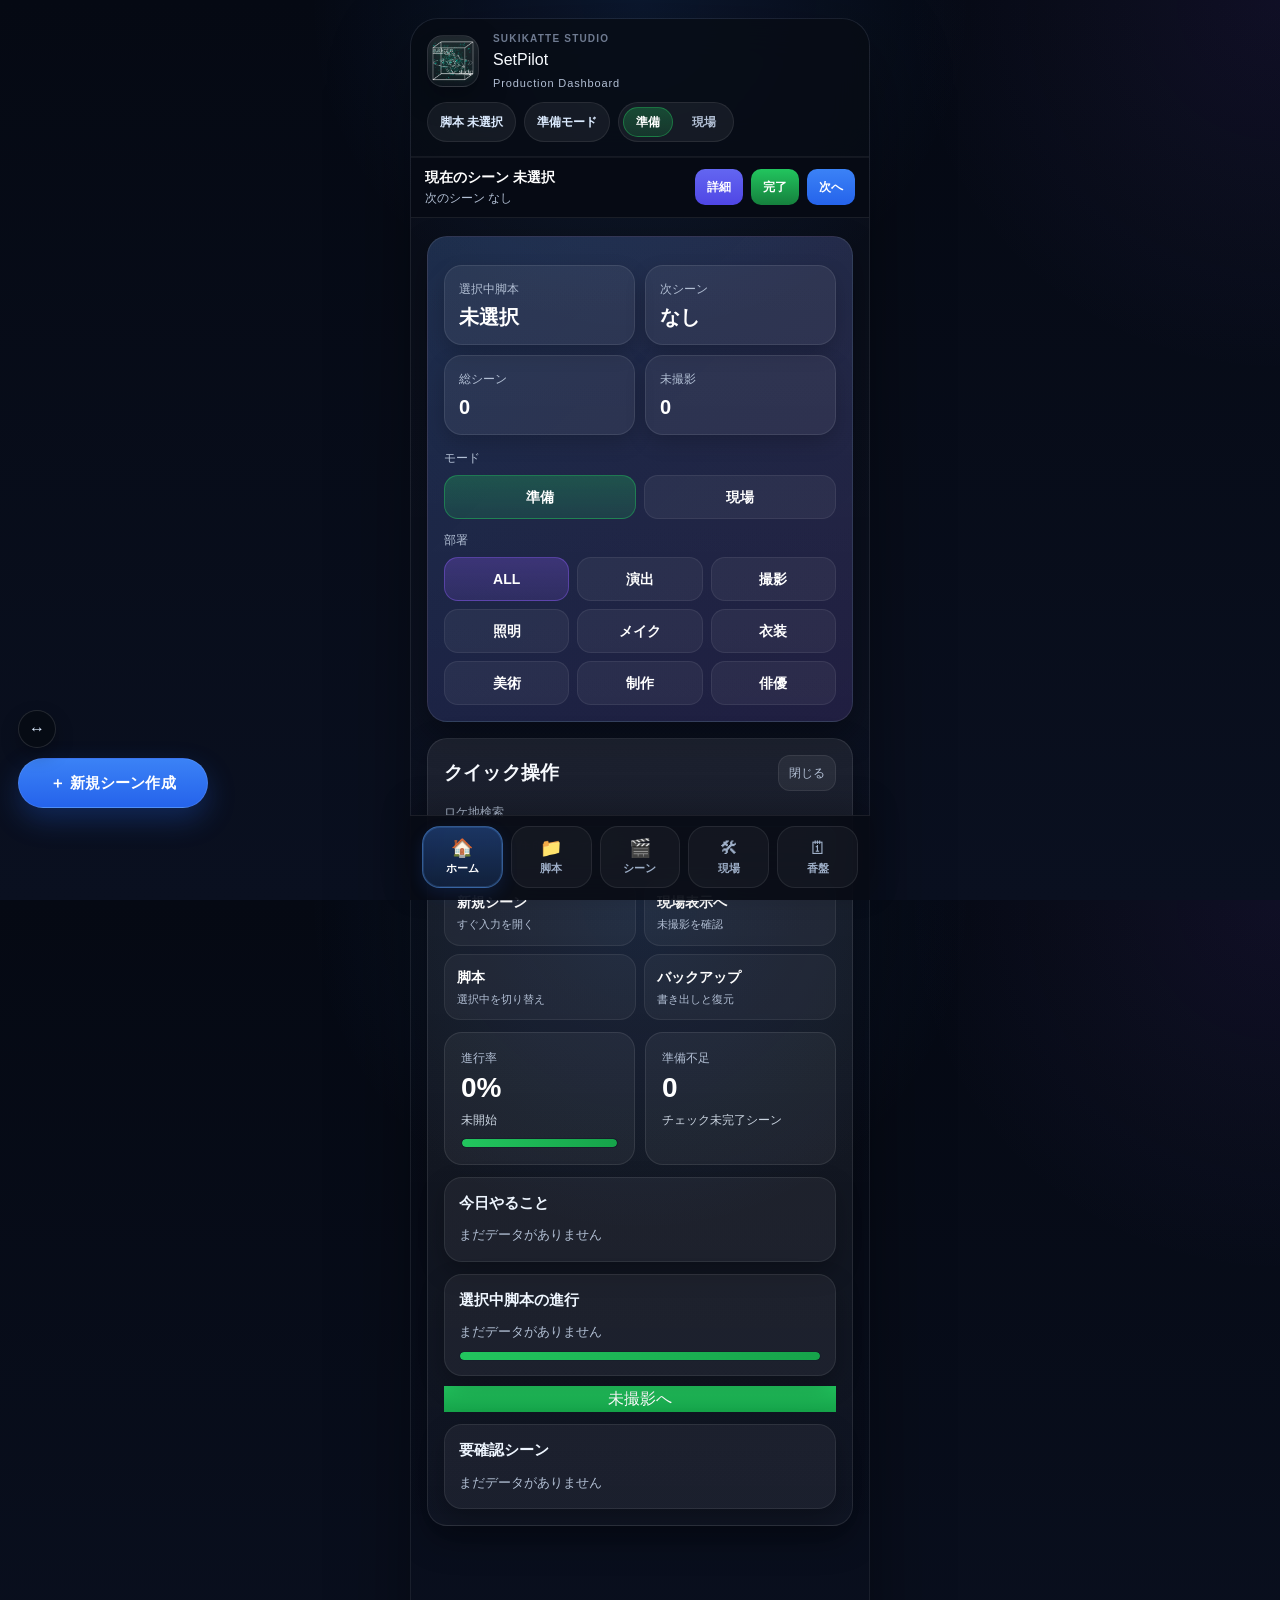
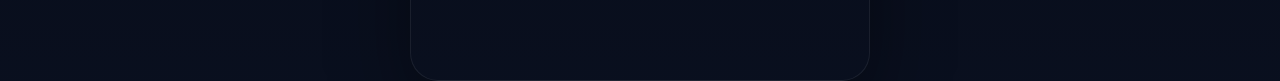
==== commit 44888d58: "Add files via upload" ====
--- a/index.html
+++ b/index.html
@@ -167,6 +167,38 @@
   line-height:1;
 }
 
+.header-mode-switch{
+  display:inline-flex;
+  gap:6px;
+  padding:4px;
+  border-radius:999px;
+  background:rgba(255,255,255,.06);
+  border:1px solid rgba(255,255,255,.08);
+}
+
+.header-mode-btn{
+  min-height:30px;
+  padding:0 12px;
+  border-radius:999px;
+  background:transparent;
+  color:var(--sub);
+  font-size:12px;
+  font-weight:800;
+  border:1px solid transparent;
+}
+
+.header-mode-btn.active-prep{
+  background:linear-gradient(180deg, rgba(34,197,94,.28), rgba(34,197,94,.16));
+  border-color:rgba(34,197,94,.42);
+  color:#fff;
+}
+
+.header-mode-btn.active-field{
+  background:linear-gradient(180deg, rgba(59,130,246,.28), rgba(59,130,246,.16));
+  border-color:rgba(59,130,246,.42);
+  color:#fff;
+}
+
 .app{
   
   padding:18px 16px calc(120px + var(--safe-bottom));
@@ -579,6 +611,7 @@
 .badge.purple{ background:rgba(139,92,246,.16); color:#ede9fe; border-color:rgba(139,92,246,.34); }
 .badge.pink{ background:rgba(236,72,153,.16); color:#fbcfe8; border-color:rgba(236,72,153,.34); }
 .badge.warn{ background:rgba(245,158,11,.16); color:#fde68a; border-color:rgba(245,158,11,.34); }
+.badge.placeholder{ background:rgba(148,163,184,.16); color:#e2e8f0; border-color:rgba(148,163,184,.34); }
 
 .scene-card{
   position:relative;
@@ -626,6 +659,10 @@
 .scene-card.flash-focus{
   box-shadow:0 0 0 2px rgba(59,130,246,.9), 0 0 18px rgba(59,130,246,.45);
   border-color:#60a5fa;
+}
+.scene-card.placeholder-card{
+  border-style:dashed;
+  opacity:.92;
 }
 .field-scene-card .item-title{font-size:19px;}
 
@@ -1213,6 +1250,7 @@
   transform:none;
   max-width:calc(100vw - 32px);
   white-space:nowrap;
+  pointer-events:auto;
 }
 
 .mobile-fab.fab-left{
@@ -1298,7 +1336,7 @@
 }
 .tabbar-inner{
   display:grid;
-  grid-template-columns:repeat(4,1fr);
+  grid-template-columns:repeat(5,1fr);
   gap:8px;
 }
 .tab-btn{
@@ -1521,15 +1559,61 @@
 }
 
 .current-scene-strip{
+  position:sticky;
+  top:0;
+  z-index:39;
   display:flex;
   align-items:center;
   justify-content:space-between;
   gap:10px;
   padding:10px 14px;
-  background:rgba(255,255,255,.04);
+  background:rgba(7,11,20,.96);
   border-top:1px solid rgba(255,255,255,.05);
   border-bottom:1px solid rgba(255,255,255,.08);
   backdrop-filter:blur(12px);
+}
+
+.current-scene-strip-info{
+  min-width:0;
+  flex:1;
+}
+
+.current-scene-strip-title{
+  font-size:14px;
+  font-weight:900;
+  color:#fff;
+  line-height:1.35;
+  white-space:nowrap;
+  overflow:hidden;
+  text-overflow:ellipsis;
+}
+
+.current-scene-strip-sub{
+  margin-top:3px;
+  font-size:12px;
+  color:var(--sub);
+  white-space:nowrap;
+  overflow:hidden;
+  text-overflow:ellipsis;
+}
+
+.current-scene-strip-actions{
+  display:flex;
+  gap:8px;
+  flex-shrink:0;
+  position:relative;
+  z-index:40;
+}
+
+.current-scene-strip-actions button{
+  min-height:36px;
+  padding:0 12px;
+  border-radius:10px;
+  font-size:12px;
+  font-weight:800;
+  position:relative;
+  z-index:41;
+  pointer-events:auto;
 }
 
 .current-scene-strip-info{
@@ -1621,6 +1705,91 @@
   margin-top:10px;
 }
 
+.scene-form-tools{
+  display:flex;
+  flex-wrap:wrap;
+  gap:8px;
+  margin:8px 0 10px;
+}
+
+.mini-btn{
+  min-height:34px;
+  padding:7px 10px;
+  border-radius:10px;
+  font-size:12px;
+  font-weight:800;
+  background:rgba(255,255,255,.06);
+  border:1px solid rgba(255,255,255,.08);
+  color:#dbeafe;
+}
+
+.scene-draft-status{
+  margin-top:8px;
+  padding:8px 10px;
+  border-radius:12px;
+  background:rgba(20,184,166,.08);
+  border:1px solid rgba(20,184,166,.18);
+  color:#c8fff4;
+  font-size:12px;
+  line-height:1.6;
+}
+
+.scene-draft-status.is-empty{
+  background:rgba(255,255,255,.04);
+  border-color:rgba(255,255,255,.08);
+  color:var(--sub);
+}
+
+.missing-scene-box{
+  margin-bottom:10px;
+}
+
+.missing-scene-chip-row{
+  display:flex;
+  flex-wrap:wrap;
+  gap:8px;
+  margin-top:10px;
+}
+
+.missing-scene-chip{
+  min-height:34px;
+  padding:6px 10px;
+  border-radius:999px;
+  background:rgba(239,68,68,.12);
+  border:1px solid rgba(239,68,68,.28);
+  color:#fecaca;
+  font-size:12px;
+  font-weight:800;
+}
+
+.scene-manage-grid{
+  display:grid;
+  gap:10px;
+  margin-bottom:10px;
+}
+
+.missing-checklist-box{
+  margin-bottom:10px;
+}
+
+.missing-checklist-row{
+  display:flex;
+  align-items:center;
+  justify-content:space-between;
+  gap:10px;
+  padding:8px 0;
+  border-bottom:1px solid rgba(255,255,255,.06);
+}
+
+.missing-checklist-row:last-child{
+  border-bottom:none;
+}
+
+.missing-checklist-meta{
+  color:var(--sub);
+  font-size:12px;
+}
+
 #sceneFormSection textarea{
   min-height:52px;
 }
@@ -1721,41 +1890,47 @@
 .call-sheet-list{
   display:flex;
   flex-direction:column;
-  gap:10px;
+  gap:12px;
 }
 
 .call-sheet-card{
-  background:rgba(255,255,255,.05);
-  border:1px solid rgba(255,255,255,.08);
-  padding:12px;
-  border-radius:16px;
+  background:
+    linear-gradient(180deg, rgba(255,255,255,.07), rgba(255,255,255,.03));
+  border:1px solid rgba(255,255,255,.10);
+  padding:14px;
+  border-radius:18px;
+  box-shadow:0 12px 30px rgba(0,0,0,.22);
 }
 
 .call-sheet-title{
-  font-size:15px;
+  font-size:16px;
   font-weight:900;
   color:#fff;
+  line-height:1.4;
+  letter-spacing:.01em;
 }
 
 .call-sheet-meta{
   font-size:12px;
   color:var(--sub);
-  margin-top:4px;
-  line-height:1.6;
+  margin-top:6px;
+  line-height:1.7;
 }
 
 .call-sheet-table{
   width:100%;
   overflow-x:auto;
-  margin-top:10px;
+  margin-top:12px;
   border:1px solid rgba(255,255,255,.08);
-  border-radius:14px;
+  border-radius:16px;
+  background:rgba(7,11,20,.34);
+  box-shadow:inset 0 1px 0 rgba(255,255,255,.03);
 }
 
 .call-sheet-row{
   display:grid;
-  grid-template-columns:80px 120px 80px 120px 140px 140px 1fr;
-  min-width:760px;
+  grid-template-columns:90px 90px 150px 130px 150px 130px minmax(180px,1fr);
+  min-width:920px;
   border-bottom:1px solid rgba(255,255,255,.06);
 }
 
@@ -1764,12 +1939,14 @@
 }
 
 .call-sheet-cell{
-  padding:8px 10px;
+  padding:12px 10px;
   font-size:12px;
-  line-height:1.5;
+  line-height:1.65;
   border-right:1px solid rgba(255,255,255,.05);
   white-space:pre-wrap;
   word-break:break-word;
+  display:flex;
+  align-items:flex-start;
 }
 
 .call-sheet-cell:last-child{
@@ -1777,16 +1954,199 @@
 }
 
 .call-sheet-header{
-  background:rgba(255,255,255,.06);
+  position:sticky;
+  top:0;
+  z-index:1;
+  background:linear-gradient(180deg, rgba(59,130,246,.22), rgba(59,130,246,.10));
   font-weight:900;
-  color:#fff;
-}
-
-.time-cell{ color:#93c5fd; }
-.cast-cell{ color:#ddd6fe; }
-.location-cell{ color:#86efac; }
-.prop-cell{ color:#fcd34d; }
-.note-cell{ color:#fca5a5; }
+  color:#eff6ff;
+  backdrop-filter:blur(8px);
+}
+
+.call-sheet-row:not(.call-sheet-header):nth-child(even){
+  background:rgba(255,255,255,.02);
+}
+
+.time-cell{
+  color:#dbeafe;
+  font-weight:800;
+}
+
+.cast-cell{
+  color:#ede9fe;
+}
+
+.location-cell{
+  color:#bbf7d0;
+}
+
+.prop-cell{
+  color:#fde68a;
+}
+
+.note-cell{
+  color:#fecdd3;
+}
+
+.call-sheet-row.is-done{
+  background:rgba(34,197,94,.08);
+}
+
+.call-sheet-row.is-done .time-cell{
+  color:#86efac;
+}
+
+.call-sheet-row.is-done .call-sheet-cell{
+  opacity:.82;
+}
+
+@media (max-width:520px){
+  .call-sheet-title{
+    font-size:15px;
+  }
+
+  .call-sheet-meta{
+    font-size:11px;
+  }
+
+  .call-sheet-cell{
+    padding:10px 8px;
+    font-size:11px;
+  }
+}
+
+/* 脚本一覧 */
+#projectListSection .project-card{
+  margin-top:8px;
+  padding:10px 12px;
+  border-radius:14px;
+}
+
+#projectListSection .item-title{
+  font-size:15px;
+  line-height:1.3;
+  margin-bottom:4px;
+}
+
+#projectListSection .item-meta{
+  font-size:11px;
+  line-height:1.35;
+}
+
+#projectListSection .item-actions{
+  gap:6px;
+  margin-top:8px;
+}
+
+#projectListSection .item-actions button{
+  min-height:36px;
+  border-radius:10px;
+  font-size:12px;
+  padding:8px 10px;
+}
+
+/* 選択中脚本 */
+#projectListSection .current-project-box{
+  padding:8px 12px;
+  border-radius:14px;
+  margin-bottom:10px;
+  min-height:auto;
+  white-space:normal;
+}
+
+#projectListSection .current-project-label{
+  font-size:11px;
+  line-height:1.2;
+  margin-bottom:4px;
+}
+
+#projectListSection .current-project-value{
+  font-size:15px;
+  line-height:1.25;
+  margin:0;
+}
+
+/* 進行表示 */
+#projectListSection .project-status{
+  margin-top:6px;
+  font-size:12px;
+  display:flex;
+  gap:8px;
+}
+
+#projectListSection .status-remaining{
+  color:#f87171;
+  font-weight:800;
+}
+
+#projectListSection .status-done{
+  color:#4ade80;
+  font-weight:800;
+}
+
+#projectListSection .project-progress{
+  margin-top:8px;
+}
+
+#projectListSection .project-progress-row{
+  display:flex;
+  justify-content:space-between;
+  align-items:center;
+  gap:8px;
+  margin-bottom:4px;
+  font-size:11px;
+  color:var(--sub);
+}
+
+#projectListSection .project-progress-bar{
+  width:100%;
+  height:8px;
+  border-radius:999px;
+  background:#09111e;
+  border:1px solid rgba(255,255,255,.06);
+  overflow:hidden;
+}
+
+#projectListSection .project-progress-fill{
+  height:100%;
+  border-radius:999px;
+  transition:width .25s ease;
+}
+
+#projectListSection .project-progress-fill.low{
+  background:linear-gradient(90deg,#ef4444,#f87171);
+}
+
+#projectListSection .project-progress-fill.mid{
+  background:linear-gradient(90deg,#f59e0b,#fbbf24);
+}
+
+#projectListSection .project-progress-fill.high{
+  background:linear-gradient(90deg,#22c55e,#16a34a);
+}
+
+/* 上の固定バーはボタン以外クリックを通す */
+.current-scene-strip{
+  pointer-events:none;
+}
+
+.current-scene-strip-actions,
+.current-scene-strip-actions button{
+  pointer-events:auto;
+}
+#projectListSection .project-extra-actions{
+  display:flex;
+  gap:6px;
+  margin-top:8px;
+}
+
+#projectListSection .project-extra-actions button{
+  flex:1;
+  min-height:36px;
+  border-radius:10px;
+  font-size:12px;
+  padding:8px 10px;
+}
 </style>
 </head>
 <body>
@@ -1808,6 +2168,10 @@
       <div class="topbar-mini-row">
   <div id="headerProjectChip" class="header-chip">脚本 未選択</div>
   <div id="headerModeChip" class="header-chip">準備モード</div>
+  <div class="header-mode-switch" aria-label="モード切替">
+    <button type="button" id="headerPrepBtn" class="header-mode-btn">準備</button>
+    <button type="button" id="headerFieldBtn" class="header-mode-btn">現場</button>
+  </div>
 </div>
     </div>
   </header>
@@ -1922,6 +2286,16 @@
       <div class="dashboard-panel-title">今日やること</div>
       <div id="homeTodayAction" class="dashboard-panel-body" style="cursor:pointer;">まだデータがありません</div>
     </div>
+    <div class="dashboard-panel" style="margin-top:12px;">
+  <div class="dashboard-panel-title">選択中脚本の進行</div>
+  <div id="homeProjectProgressSummary" class="dashboard-panel-body">まだデータがありません</div>
+  <div class="progress-bar" style="margin-top:8px;">
+    <div id="homeProjectProgressBarLarge" class="progress-bar-fill"></div>
+  </div>
+</div>
+    <div class="button-row" style="margin-top:10px;">
+  <button type="button" id="homeJumpUndoneBtn" class="primary-btn">未撮影へ</button>
+</div>
 
         <div class="dashboard-panel" style="margin-top:12px;">
       <div class="dashboard-panel-title">要確認シーン</div>
@@ -1949,6 +2323,11 @@
   <div class="field" style="margin-top:10px;">
     <label for="projectDirector">監督名</label>
     <input id="projectDirector" placeholder="例：菅原昌規">
+  </div>
+
+  <div class="field">
+    <label for="projectPlannedSceneCount">脚本全シーン数</label>
+    <input id="projectPlannedSceneCount" type="number" min="0" placeholder="例：42">
   </div>
 
   <div class="field">
@@ -2124,6 +2503,22 @@
       <label for="sceneProjectSelect">プロジェクト</label>
       <select id="sceneProjectSelect"></select>
     </div>
+    <div id="sceneCountSummary" class="summary-box" style="margin-bottom:10px;">
+  総シーン数 0
+  次のシーン番号候補 1
+  次の撮影順候補 1
+</div>
+    <div class="scene-form-tools">
+      <button type="button" id="restoreSceneDraftBtn" class="mini-btn">下書き復元</button>
+      <button type="button" id="saveSceneDraftBtn" class="mini-btn">今すぐ下書き保存</button>
+      <button type="button" id="duplicatePrevSceneBtn" class="mini-btn">前シーン流用</button>
+      <button type="button" id="copySceneSummaryBtn" class="mini-btn">要点コピー</button>
+      <button type="button" id="fillNextMissingSceneBtn" class="mini-btn">次の欠番を入れる</button>
+    </div>
+    <div class="field">
+      <label class="scene-check-item"><input type="checkbox" id="sceneContinuousMode"> 連続入力モード 保存後に次のシーンへ進む</label>
+    </div>
+    <div id="sceneDraftStatus" class="scene-draft-status is-empty">下書きはまだありません</div>
 
     <div class="two-col">
       <div class="field">
@@ -2270,6 +2665,25 @@
       <label for="sceneMemo">共通メモ</label>
       <textarea id="sceneMemo" placeholder="例：重要シーン 先に撮る"></textarea>
     </div>
+    <div class="form-block">
+  <div class="form-block-title">カット（簡易）</div>
+
+  <div class="field">
+    <label>カット1</label>
+    <input id="sceneCut1" placeholder="例：CU 主人公アップ">
+  </div>
+
+  <div class="field">
+    <label>カット2</label>
+    <input id="sceneCut2" placeholder="例：2ショット">
+  </div>
+
+  <div class="field">
+    <label>カット3</label>
+    <input id="sceneCut3" placeholder="例：引き">
+  </div>
+</div>
+    
 
   </div>
 </details>
@@ -2277,6 +2691,11 @@
 <details class="scene-form-group">
   <summary>シーンチェック</summary>
   <div class="scene-form-group-body">
+
+    <div class="scene-form-tools">
+      <button type="button" id="checkAllSceneBtn" class="mini-btn">チェック全部ON</button>
+      <button type="button" id="clearAllSceneChecksBtn" class="mini-btn">チェッククリア</button>
+    </div>
 
     <div class="field">
       <div class="scene-check-grid">
@@ -2353,173 +2772,210 @@
           <button type="button" class="section-toggle" data-toggle-card="sceneListSection">閉じる</button>
         </div>
         <div class="card-body">
+          <div id="sceneProjectLinkBox" class="summary-box" style="margin-bottom:10px;">選択中脚本の情報を表示します</div>
+          <div class="button-row" style="margin-bottom:10px;">
+            <button type="button" id="importScenesCsvBtn" class="primary-btn">CSVでシーン取込</button>
+            <button type="button" id="copyScenesCsvTemplateBtn" class="secondary-btn">CSV見本コピー</button>
+            <button type="button" id="generateMissingScenesBtn" class="select-btn">未登録を仮作成</button>
+          </div>
+          <input type="file" id="importScenesCsvInput" accept=".csv,text/csv" class="hidden">
+          <div id="missingSceneInsightBox" class="summary-box missing-scene-box">脚本を選ぶと欠番や未登録が表示されます</div>
+          <div class="scene-manage-grid">
+            <div class="field">
+              <label for="sceneListTypeFilter">シーン表示</label>
+              <select id="sceneListTypeFilter">
+                <option value="all">全部表示</option>
+                <option value="normal">通常シーンのみ</option>
+                <option value="placeholder">仮シーンのみ</option>
+              </select>
+            </div>
+          </div>
+          <div id="missingSceneChecklistBox" class="summary-box missing-checklist-box">欠番チェックリストはここに表示されます</div>
           <div id="sceneList"></div>
         </div>
       </section>
     </div>
 
-    <div id="tabTool" class="tab-panel">
-      <section class="card hidden" id="fieldControlSection">
-        <div class="card-title-row">
-          <h2 class="card-title">現場モード操作</h2>
-          <button type="button" class="section-toggle" data-toggle-card="fieldControlSection">閉じる</button>
+   <div id="tabTool" class="tab-panel">
+
+  <div id="tabCallsheet" class="tab-panel">
+    <section class="card" id="callSheetSection">
+      <div class="card-title-row">
+        <h2 class="card-title">香盤</h2>
+        <button type="button" class="section-toggle" data-toggle-card="callSheetSection">閉じる</button>
+      </div>
+      <div class="card-body">
+        <div id="callSheetList" class="call-sheet-list"></div>
+
+        <div class="two-col" style="margin-top:10px;">
+          <div class="field">
+            <label for="callSheetDateInput">撮影日</label>
+            <input id="callSheetDateInput" type="date">
+          </div>
+          <div class="field">
+            <label for="callSheetTitleInput">香盤タイトル</label>
+            <input id="callSheetTitleInput" placeholder="未入力なら自動作成">
+          </div>
         </div>
-        <div id="tabCallsheet" class="tab-panel">
-  <section class="card" id="callSheetSection">
+
+        <div class="field">
+          <label class="scene-check-item"><input type="checkbox" id="callSheetUndoneOnly" checked> 未撮影シーンのみで作成</label>
+        </div>
+
+        <div class="button-row" style="margin-top:10px;">
+          <button type="button" id="createCallSheetBtn" class="primary-btn">＋ 香盤を作成</button>
+        </div>
+      </div>
+    </section>
+
+    <section class="card hidden" id="callSheetDetailSection">
+      <div class="card-title-row">
+        <h2 id="callSheetDetailTitle" class="card-title">香盤詳細</h2>
+        <button type="button" class="section-toggle" data-toggle-card="callSheetDetailSection">閉じる</button>
+      </div>
+      <div class="card-body" id="callSheetDetail"></div>
+    </section>
+  </div>
+
+  <section class="card hidden" id="fieldControlSection">
     <div class="card-title-row">
-      <h2 class="card-title">香盤</h2>
-      <button type="button" class="section-toggle" data-toggle-card="callSheetSection">閉じる</button>
+      <h2 class="card-title">現場モード操作</h2>
+      <button type="button" class="section-toggle" data-toggle-card="fieldControlSection">閉じる</button>
     </div>
     <div class="card-body">
-      <div id="callSheetList" class="call-sheet-list"></div>
+
+      <div class="quick-check-wrap" style="margin-bottom:12px;">
+        <div class="quick-check-box">
+          <div class="quick-check-title">現場クイックチェック</div>
+          <div class="quick-check-list">
+            <label class="quick-check-item"><input type="checkbox" id="qcBattery"> バッテリー確認</label>
+            <label class="quick-check-item"><input type="checkbox" id="qcMedia"> メディア残量確認</label>
+            <label class="quick-check-item"><input type="checkbox" id="qcProp"> 小道具確認</label>
+            <label class="quick-check-item"><input type="checkbox" id="qcCast"> 出演者到着確認</label>
+          </div>
+        </div>
+
+        <div class="quick-check-box">
+          <div class="quick-check-title">撤収クイックチェック</div>
+          <div class="quick-check-list">
+            <label class="quick-check-item"><input type="checkbox" id="qcGearBack"> 機材積み忘れなし</label>
+            <label class="quick-check-item"><input type="checkbox" id="qcPropBack"> 小道具回収確認</label>
+            <label class="quick-check-item"><input type="checkbox" id="qcLocationClean"> 原状復帰確認</label>
+            <label class="quick-check-item"><input type="checkbox" id="qcDataBack"> データ退避確認</label>
+          </div>
+        </div>
+      </div>
+
+      <div class="next-scene-box" style="margin-bottom:10px;">
+        <div class="next-scene-label">次に撮るシーン</div>
+        <div id="nextSceneMain" class="next-scene-main">未選択</div>
+        <div id="nextSceneMeta" class="next-scene-meta"></div>
+        <div id="nextSceneActions" class="next-scene-actions" style="margin-top:10px;"></div>
+      </div>
+
+      <div class="current-scene-bar">
+        <div class="current-scene-label">現在見ているシーン</div>
+        <div id="currentSceneMain" class="current-scene-main">未選択</div>
+        <div id="currentSceneMeta" class="current-scene-meta"></div>
+        <div id="currentSceneActions" class="current-scene-actions" style="margin-top:10px;"></div>
+      </div>
 
       <div class="button-row" style="margin-top:10px;">
-        <button type="button" id="createCallSheetBtn" class="primary-btn">＋ 香盤を作成</button>
+        <button type="button" id="prevUndoneSceneBtn" class="secondary-btn">前の未撮影</button>
+        <button type="button" id="nextUndoneSceneBtn" class="primary-btn">次の未撮影</button>
       </div>
+
+      <div class="summary-grid" style="margin-top:10px;">
+        <div class="summary-item">
+          <div class="summary-label">表示件数</div>
+          <div id="fieldVisibleCount" class="summary-value">0</div>
+        </div>
+        <div class="summary-item">
+          <div class="summary-label">未撮影</div>
+          <div id="fieldRemainingCount" class="summary-value">0</div>
+        </div>
+        <div class="summary-item">
+          <div class="summary-label">撮影完了</div>
+          <div id="fieldDoneCount" class="summary-value">0</div>
+        </div>
+      </div>
+
+      <div class="button-row" style="margin-top:10px;">
+        <button type="button" id="openNewSceneBtn" class="primary-btn">新規シーン入力を開く</button>
+      </div>
+      <div id="fieldProjectLinkBox" class="summary-box" style="margin-top:10px;">選択中脚本の情報を表示します</div>
+
+      <div class="two-col" style="margin-top:10px;">
+        <div class="field">
+          <label for="fieldSearchInput">検索</label>
+          <input id="fieldSearchInput" placeholder="シーン名 出演者 場所 小道具など">
+        </div>
+
+        <div class="field">
+          <label for="fieldProjectFilter">脚本絞り込み</label>
+          <select id="fieldProjectFilter"></select>
+        </div>
+      </div>
+
+      <div class="two-col">
+        <div class="field">
+          <label for="fieldStatusFilter">進行状況</label>
+          <select id="fieldStatusFilter">
+            <option value="all">すべて</option>
+            <option value="undone">未撮影のみ</option>
+            <option value="done">撮影完了のみ</option>
+          </select>
+        </div>
+
+        <div class="field">
+          <label for="fieldSortFilter">並び順</label>
+          <select id="fieldSortFilter">
+            <option value="default">未撮影優先 ＋ 撮影順</option>
+            <option value="orderAsc">撮影順 昇順</option>
+            <option value="orderDesc">撮影順 降順</option>
+            <option value="titleAsc">シーン名 A-Z</option>
+          </select>
+        </div>
+      </div>
+
+      <div class="button-row">
+        <button type="button" id="clearFieldFilterBtn" class="secondary-btn">現場フィルターをクリア</button>
+        <button type="button" id="expandAllGroupsBtn" class="select-btn">ロケ地を全部開く</button>
+        <button type="button" id="collapseAllGroupsBtn" class="secondary-btn">ロケ地を全部閉じる</button>
+      </div>
+
     </div>
   </section>
 
-  <section class="card hidden" id="callSheetDetailSection">
+  <section class="card" id="backupSection">
     <div class="card-title-row">
-      <h2 id="callSheetDetailTitle" class="card-title">香盤詳細</h2>
-      <button type="button" class="section-toggle" data-toggle-card="callSheetDetailSection">閉じる</button>
+      <h2 class="card-title">バックアップ</h2>
+      <button type="button" class="section-toggle" data-toggle-card="backupSection">閉じる</button>
     </div>
-    <div class="card-body" id="callSheetDetail"></div>
+    <div class="card-body">
+      <div class="item-meta">現在のデータをJSONで保存したり 保存済みJSONから復元できます</div>
+
+      <div class="button-row" style="margin-top:10px;">
+        <button type="button" id="exportBackupBtn" class="primary-btn">バックアップを書き出し</button>
+        <button type="button" id="importBackupBtn" class="select-btn">バックアップを読み込む</button>
+      </div>
+
+      <input type="file" id="importBackupInput" accept=".json,application/json" class="hidden">
+      <div id="backupStatusBox" class="box" style="margin-top:10px;">バックアップ未実行</div>
+    </div>
   </section>
+
+  <section class="card collapsed" id="debugSection">
+    <div class="card-title-row">
+      <h2 class="card-title">動作確認</h2>
+      <button type="button" class="section-toggle" data-toggle-card="debugSection">開く</button>
+    </div>
+    <div class="card-body">
+      <div id="debugBox" class="box">読み込み中...</div>
+    </div>
+  </section>
+
 </div>
-       <div class="card-body">
-
-  <div class="quick-check-wrap" style="margin-bottom:12px;">
-    <div class="quick-check-box">
-      <div class="quick-check-title">現場クイックチェック</div>
-      <div class="quick-check-list">
-        <label class="quick-check-item"><input type="checkbox" id="qcBattery"> バッテリー確認</label>
-        <label class="quick-check-item"><input type="checkbox" id="qcMedia"> メディア残量確認</label>
-        <label class="quick-check-item"><input type="checkbox" id="qcProp"> 小道具確認</label>
-        <label class="quick-check-item"><input type="checkbox" id="qcCast"> 出演者到着確認</label>
-      </div>
-    </div>
-
-    <div class="quick-check-box">
-      <div class="quick-check-title">撤収クイックチェック</div>
-      <div class="quick-check-list">
-        <label class="quick-check-item"><input type="checkbox" id="qcGearBack"> 機材積み忘れなし</label>
-        <label class="quick-check-item"><input type="checkbox" id="qcPropBack"> 小道具回収確認</label>
-        <label class="quick-check-item"><input type="checkbox" id="qcLocationClean"> 原状復帰確認</label>
-        <label class="quick-check-item"><input type="checkbox" id="qcDataBack"> データ退避確認</label>
-      </div>
-    </div>
-  </div>
-
-  <div class="next-scene-box" style="margin-bottom:10px;">
-            <div class="next-scene-label">次に撮るシーン</div>
-            <div id="nextSceneMain" class="next-scene-main">未選択</div>
-            <div id="nextSceneMeta" class="next-scene-meta"></div>
-            <div id="nextSceneActions" class="next-scene-actions" style="margin-top:10px;"></div>
-          </div>
-
-          <div class="current-scene-bar">
-            <div class="current-scene-label">現在見ているシーン</div>
-            <div id="currentSceneMain" class="current-scene-main">未選択</div>
-            <div id="currentSceneMeta" class="current-scene-meta"></div>
-            <div id="currentSceneActions" class="current-scene-actions" style="margin-top:10px;"></div>
-          </div>
-
-          <div class="button-row" style="margin-top:10px;">
-            <button type="button" id="prevUndoneSceneBtn" class="secondary-btn">前の未撮影</button>
-            <button type="button" id="nextUndoneSceneBtn" class="primary-btn">次の未撮影</button>
-          </div>
-
-          <div class="summary-grid" style="margin-top:10px;">
-            <div class="summary-item">
-              <div class="summary-label">表示件数</div>
-              <div id="fieldVisibleCount" class="summary-value">0</div>
-            </div>
-            <div class="summary-item">
-              <div class="summary-label">未撮影</div>
-              <div id="fieldRemainingCount" class="summary-value">0</div>
-            </div>
-            <div class="summary-item">
-              <div class="summary-label">撮影完了</div>
-              <div id="fieldDoneCount" class="summary-value">0</div>
-            </div>
-          </div>
-
-          <div class="button-row" style="margin-top:10px;">
-            <button type="button" id="openNewSceneBtn" class="primary-btn">新規シーン入力を開く</button>
-          </div>
-
-          <div class="two-col" style="margin-top:10px;">
-            <div class="field">
-              <label for="fieldSearchInput">検索</label>
-              <input id="fieldSearchInput" placeholder="シーン名 出演者 場所 小道具など">
-            </div>
-
-            <div class="field">
-              <label for="fieldProjectFilter">脚本絞り込み</label>
-              <select id="fieldProjectFilter"></select>
-            </div>
-          </div>
-
-          <div class="two-col">
-            <div class="field">
-              <label for="fieldStatusFilter">進行状況</label>
-              <select id="fieldStatusFilter">
-                <option value="all">すべて</option>
-                <option value="undone">未撮影のみ</option>
-                <option value="done">撮影完了のみ</option>
-              </select>
-            </div>
-
-            <div class="field">
-              <label for="fieldSortFilter">並び順</label>
-              <select id="fieldSortFilter">
-                <option value="default">未撮影優先 ＋ 撮影順</option>
-                <option value="orderAsc">撮影順 昇順</option>
-                <option value="orderDesc">撮影順 降順</option>
-                <option value="titleAsc">シーン名 A-Z</option>
-              </select>
-            </div>
-          </div>
-
-          <div class="button-row">
-            <button type="button" id="clearFieldFilterBtn" class="secondary-btn">現場フィルターをクリア</button>
-            <button type="button" id="expandAllGroupsBtn" class="select-btn">ロケ地を全部開く</button>
-            <button type="button" id="collapseAllGroupsBtn" class="secondary-btn">ロケ地を全部閉じる</button>
-          </div>
-          
-        </div>
-      </section>
-
-      <section class="card" id="backupSection">
-        <div class="card-title-row">
-          <h2 class="card-title">バックアップ</h2>
-          <button type="button" class="section-toggle" data-toggle-card="backupSection">閉じる</button>
-        </div>
-        <div class="card-body">
-          <div class="item-meta">現在のデータをJSONで保存したり 保存済みJSONから復元できます</div>
-
-          <div class="button-row" style="margin-top:10px;">
-            <button type="button" id="exportBackupBtn" class="primary-btn">バックアップを書き出し</button>
-            <button type="button" id="importBackupBtn" class="select-btn">バックアップを読み込む</button>
-          </div>
-
-          <input type="file" id="importBackupInput" accept=".json,application/json" class="hidden">
-          <div id="backupStatusBox" class="box" style="margin-top:10px;">バックアップ未実行</div>
-        </div>
-      </section>
-
-      <section class="card collapsed" id="debugSection">
-        <div class="card-title-row">
-          <h2 class="card-title">動作確認</h2>
-          <button type="button" class="section-toggle" data-toggle-card="debugSection">開く</button>
-        </div>
-        <div class="card-body">
-          <div id="debugBox" class="box">読み込み中...</div>
-        </div>
-      </section>
-    </div>
-    </div>
   </main>
 </div>
 
@@ -2561,6 +3017,8 @@
   const PROJECT_KEY = "scene_projects_restore_v6";
   const SCENE_KEY = "scene_scenes_restore_v6";
   const CALLSHEET_KEY = "scene_callsheets_restore_v1";
+  const SCENE_DRAFT_KEY = "scene_form_draft_restore_v1";
+  const SCENE_CONTINUOUS_MODE_KEY = "scene_continuous_mode_restore_v1";
   const MODE_KEY = "scene_mode_restore_v6";
   const FAB_POSITION_KEY = "scene_fab_position_restore_v1";
   const ACTIVE_PROJECT_KEY = "scene_active_project_restore_v6";
@@ -2592,7 +3050,7 @@
   let activeProjectId = localStorage.getItem(ACTIVE_PROJECT_KEY) || "";
   let currentDept = localStorage.getItem(DEPT_KEY) || "all";
   let fabPosition = localStorage.getItem(FAB_POSITION_KEY) || "center";
-  let projects = readJson(PROJECT_KEY, []);
+  let projects = readJson(PROJECT_KEY, []).map(project => normalizeProject(project));
   let scenes = migrateScenes(readJson(SCENE_KEY, []));
   let locations = readJson(LOCATION_KEY, []);
   let actors = readJson(ACTOR_KEY, []);
@@ -2604,6 +3062,9 @@
   ...DEFAULT_COLLAPSE_STATE,
   ...readJson(COLLAPSE_KEY, {})
 };
+  let continuousSceneMode = localStorage.getItem(SCENE_CONTINUOUS_MODE_KEY) === "true";
+  let currentSceneActorIds = [];
+  let currentScenePropIds = [];
 
   let editingProjectId = "";
   let editingSceneId = "";
@@ -2619,6 +3080,8 @@
 
   const headerProjectChip = $("headerProjectChip");
   const headerModeChip = $("headerModeChip");
+  const headerPrepBtn = $("headerPrepBtn");
+  const headerFieldBtn = $("headerFieldBtn");
 
   const saveProjectBtn = $("saveProjectBtn");
   const clearProjectBtn = $("clearProjectBtn");
@@ -2637,6 +3100,7 @@
 
   const projectTitle = $("projectTitle");
   const projectDirector = $("projectDirector");
+  const projectPlannedSceneCount = $("projectPlannedSceneCount");
   const projectMemo = $("projectMemo");
   const currentProjectLabel = $("currentProjectLabel");
   const projectList = $("projectList");
@@ -2667,6 +3131,14 @@
 
   const sceneFormTitle = $("sceneFormTitle");
   const sceneProjectSelect = $("sceneProjectSelect");
+  const sceneCountSummary = $("sceneCountSummary");
+  const sceneDraftStatus = $("sceneDraftStatus");
+  const saveSceneDraftBtn = $("saveSceneDraftBtn");
+  const restoreSceneDraftBtn = $("restoreSceneDraftBtn");
+  const duplicatePrevSceneBtn = $("duplicatePrevSceneBtn");
+  const copySceneSummaryBtn = $("copySceneSummaryBtn");
+  const fillNextMissingSceneBtn = $("fillNextMissingSceneBtn");
+  const sceneContinuousMode = $("sceneContinuousMode");
   const sceneLocationSelect = $("sceneLocationSelect");
   const sceneActorSelect = $("sceneActorSelect");
   const scenePropSelect = $("scenePropSelect");
@@ -2686,6 +3158,9 @@
   const sceneRainMemo = $("sceneRainMemo");
   const sceneProp = $("sceneProp");
   const sceneMemo = $("sceneMemo");
+  const sceneCut1 = $("sceneCut1");
+  const sceneCut2 = $("sceneCut2");
+  const sceneCut3 = $("sceneCut3");
   const sceneDirectionNote = $("sceneDirectionNote");
   const sceneCameraNote = $("sceneCameraNote");
   const sceneLightNote = $("sceneLightNote");
@@ -2703,7 +3178,12 @@
   const sceneCheckCostume = $("sceneCheckCostume");
   const sceneCheckCamera = $("sceneCheckCamera");
   const sceneCheckLight = $("sceneCheckLight");
+  const checkAllSceneBtn = $("checkAllSceneBtn");
+  const clearAllSceneChecksBtn = $("clearAllSceneChecksBtn");
   const sceneList = $("sceneList");
+  const sceneListTypeFilter = $("sceneListTypeFilter");
+  const missingSceneChecklistBox = $("missingSceneChecklistBox");
+  const sceneProjectLinkBox = $("sceneProjectLinkBox");
 
   const projectCreateSection = $("projectCreateSection");
   const projectListSection = $("projectListSection");
@@ -2734,6 +3214,7 @@
   const fieldRemainingCount = $("fieldRemainingCount");
   const fieldDoneCount = $("fieldDoneCount");
   const openNewSceneBtn = $("openNewSceneBtn");
+  const fieldProjectLinkBox = $("fieldProjectLinkBox");
   const prevUndoneSceneBtn = $("prevUndoneSceneBtn");
   const nextUndoneSceneBtn = $("nextUndoneSceneBtn");
   const currentSceneMain = $("currentSceneMain");
@@ -2748,16 +3229,25 @@
   const quickGoProjectBtn = $("quickGoProjectBtn");
   const quickGoBackupBtn = $("quickGoBackupBtn");
   const mobileFab = $("mobileFab");
+  const fabPositionBtn = $("fabPositionBtn");
   const tabHome = $("tabHome");
   const tabProject = $("tabProject");
   const tabScene = $("tabScene");
   const tabTool = $("tabTool");
   const tabCallsheet = $("tabCallsheet");
   const createCallSheetBtn = $("createCallSheetBtn");
+  const callSheetDateInput = $("callSheetDateInput");
+  const callSheetTitleInput = $("callSheetTitleInput");
+  const callSheetUndoneOnly = $("callSheetUndoneOnly");
   const callSheetList = $("callSheetList");
   const callSheetDetail = $("callSheetDetail");
   const callSheetDetailTitle = $("callSheetDetailTitle");
   const callSheetDetailSection = $("callSheetDetailSection");
+  const importScenesCsvBtn = $("importScenesCsvBtn");
+  const importScenesCsvInput = $("importScenesCsvInput");
+  const copyScenesCsvTemplateBtn = $("copyScenesCsvTemplateBtn");
+  const generateMissingScenesBtn = $("generateMissingScenesBtn");
+  const missingSceneInsightBox = $("missingSceneInsightBox");
 
   const timerDisplay = $("timerDisplay");
   const timerStartBtn = $("timerStartBtn");
@@ -2774,6 +3264,9 @@
   const homeNotReadyCount = $("homeNotReadyCount");
   const homeTodayAction = $("homeTodayAction");
   const homeAlertSceneList = $("homeAlertSceneList");
+  const homeProjectProgressSummary = $("homeProjectProgressSummary");
+  const homeProjectProgressBarLarge = $("homeProjectProgressBarLarge");
+  const homeJumpUndoneBtn = $("homeJumpUndoneBtn");
 
   const currentSceneStripTitle = $("currentSceneStripTitle");
   const currentSceneStripSub = $("currentSceneStripSub");
@@ -2820,24 +3313,47 @@
   timerSeconds = 0;
   updateTimerDisplay();
 }
+  function normalizeSceneChecks(checks){
+    return {
+      schedule: !!checks?.schedule,
+      prop: !!checks?.prop,
+      cast: !!checks?.cast,
+      costume: !!checks?.costume,
+      camera: !!checks?.camera,
+      light: !!checks?.light
+    };
+  }
+
+  function normalizeSceneCuts(cuts){
+    if(!Array.isArray(cuts)) return [];
+    return cuts
+      .map(value => String(value || "").trim())
+      .filter(Boolean)
+      .slice(0, 3);
+  }
+
+  function normalizeScene(scene){
+    const checks = normalizeSceneChecks(scene?.checks);
+    return {
+      ...scene,
+      isPlaceholder: !!scene?.isPlaceholder,
+      cuts: normalizeSceneCuts(scene?.cuts),
+      checks,
+      done: areAllSceneChecksComplete(checks),
+      shotDone: !!scene?.shotDone
+    };
+  }
+
+  function normalizeProject(project){
+    return {
+      ...project,
+      plannedSceneCount: Math.max(0, Number(project?.plannedSceneCount) || 0)
+    };
+  }
+
   function migrateScenes(rawScenes){
     if(!Array.isArray(rawScenes)) return [];
-    return rawScenes.map(scene => {
-      const checks = scene && scene.checks ? scene.checks : {
-        schedule:false,
-        prop:false,
-        cast:false,
-        costume:false,
-        camera:false,
-        light:false
-      };
-      return {
-        ...scene,
-        checks,
-        done: areAllSceneChecksComplete(checks),
-        shotDone: !!scene.shotDone
-      };
-    });
+    return rawScenes.map(scene => normalizeScene(scene));
   }
 
   function showToast(message){
@@ -2849,32 +3365,106 @@
       toast.classList.remove("show");
     }, 1800);
   }
-
- let currentTabName = "home";
+function applyFabPosition(){
+  if(mobileFab){
+    mobileFab.classList.remove("fab-left", "fab-center", "fab-right");
+
+    if(fabPosition === "left"){
+      mobileFab.classList.add("fab-left");
+    }else if(fabPosition === "right"){
+      mobileFab.classList.add("fab-right");
+    }else{
+      mobileFab.classList.add("fab-center");
+    }
+  }
+
+  if(fabPositionBtn){
+    fabPositionBtn.classList.remove("fab-left", "fab-center", "fab-right");
+
+    if(fabPosition === "left"){
+      fabPositionBtn.classList.add("fab-left");
+    }else if(fabPosition === "right"){
+      fabPositionBtn.classList.add("fab-right");
+    }else{
+      fabPositionBtn.classList.add("fab-center");
+    }
+  }
+}
+
+function cycleFabPosition(){
+  if(fabPosition === "center"){
+    fabPosition = "right";
+  }else if(fabPosition === "right"){
+    fabPosition = "left";
+  }else{
+    fabPosition = "center";
+  }
+
+  localStorage.setItem(FAB_POSITION_KEY, fabPosition);
+  applyFabPosition();
+  showToast(`新規シーンボタン位置 ${fabPosition === "left" ? "左" : fabPosition === "center" ? "中央" : "右"}`);
+}
+
+function bindEvent(element, eventName, handler){
+  if(!element) return false;
+  element.addEventListener(eventName, handler);
+  return true;
+}
+
+function bindQueryAll(selector, eventName, handler){
+  document.querySelectorAll(selector).forEach(element => {
+    element.addEventListener(eventName, (event) => handler(element, event));
+  });
+}
+
+let currentTabName = "home";
+
+function updateToolSubTab(tabName){
+  const isCallsheet = tabName === "callsheet";
+
+  if(tabCallsheet){
+    tabCallsheet.classList.toggle("active", isCallsheet);
+  }
+
+  if(fieldControlSection){
+    fieldControlSection.classList.toggle("hidden", isCallsheet);
+  }
+
+  if(backupSection){
+    backupSection.classList.toggle("hidden", isCallsheet);
+  }
+
+  if(debugSection){
+    debugSection.classList.toggle("hidden", isCallsheet);
+  }
+}
 
 function switchTab(tabName){
+  const panelName = tabName === "callsheet" ? "tool" : tabName;
+
   const panels = {
-  home: tabHome,
-  project: tabProject,
-  scene: tabScene,
-  tool: tabTool,
-  callsheet: tabCallsheet
-};
-
-  const nextPanel = panels[tabName];
-  const currentPanel = panels[currentTabName];
+    home: tabHome,
+    project: tabProject,
+    scene: tabScene,
+    tool: tabTool
+  };
+
+  const nextPanel = panels[panelName];
+  const currentPanel = panels[currentTabName === "callsheet" ? "tool" : currentTabName];
 
   if(!nextPanel) return;
+
   if(tabName === currentTabName){
     document.querySelectorAll(".tab-btn").forEach(btn => {
       btn.classList.toggle("active", btn.getAttribute("data-tab") === tabName);
     });
+    updateToolSubTab(tabName);
     return;
   }
 
-  const order = ["home","project","scene","tool","callsheet"];
-  const currentIndex = order.indexOf(currentTabName);
-  const nextIndex = order.indexOf(tabName);
+  const order = ["home","project","scene","tool"];
+  const currentIndex = order.indexOf(currentTabName === "callsheet" ? "tool" : currentTabName);
+  const nextIndex = order.indexOf(panelName);
   const isForward = nextIndex > currentIndex;
 
   Object.values(panels).forEach(panel => {
@@ -2882,6 +3472,10 @@
     panel.classList.remove("active", "exit-left", "exit-right");
   });
 
+  if(tabCallsheet){
+    tabCallsheet.classList.remove("active", "exit-left", "exit-right");
+  }
+
   if(currentPanel){
     currentPanel.classList.add(isForward ? "exit-left" : "exit-right");
   }
@@ -2893,6 +3487,11 @@
   });
 
   currentTabName = tabName;
+  updateToolSubTab(tabName);
+
+  if(tabName === "project"){
+  renderProjects();
+}
 }
 
   function saveProjects(){ localStorage.setItem(PROJECT_KEY, JSON.stringify(projects)); }
@@ -2914,21 +3513,22 @@
 
   function exportBackup(){
     try{
-      const backupData = {
-        exportedAt: new Date().toISOString(),
-        version: 2,
-        mode,
-        activeProjectId,
-        currentDept,
-        projects,
-        scenes,
-        locations,
-        actors,
-        props,
-        quickCheck,
-        fieldGroupOpenState,
-        sectionCollapseState
-      };
+     const backupData = {
+  exportedAt: new Date().toISOString(),
+  version: 2,
+  mode,
+  activeProjectId,
+  currentDept,
+  projects,
+  scenes,
+  locations,
+  actors,
+  props,
+  callSheets,
+  quickCheck,
+  fieldGroupOpenState,
+  sectionCollapseState
+};
 
       const blob = new Blob([JSON.stringify(backupData, null, 2)], { type: "application/json" });
       const url = URL.createObjectURL(blob);
@@ -2962,11 +3562,12 @@
         const data = JSON.parse(raw);
         if(!data || typeof data !== "object") throw new Error("invalid backup");
 
-        projects = Array.isArray(data.projects) ? data.projects : [];
+        projects = Array.isArray(data.projects) ? data.projects.map(project => normalizeProject(project)) : [];
         scenes = migrateScenes(Array.isArray(data.scenes) ? data.scenes : []);
         locations = Array.isArray(data.locations) ? data.locations : [];
         actors = Array.isArray(data.actors) ? data.actors : [];
         props = Array.isArray(data.props) ? data.props : [];
+        callSheets = Array.isArray(data.callSheets) ? data.callSheets : [];
         quickCheck = data.quickCheck && typeof data.quickCheck === "object" ? data.quickCheck : {};
         fieldGroupOpenState = data.fieldGroupOpenState && typeof data.fieldGroupOpenState === "object" ? data.fieldGroupOpenState : {};
        sectionCollapseState =
@@ -2982,6 +3583,7 @@
         saveLocations();
         saveActors();
         saveProps();
+        saveCallSheets();
         saveMode();
         saveActiveProject();
         saveQuickCheck();
@@ -3011,6 +3613,7 @@
         applyQuickCheck();
         applySectionCollapseState();
         renderHomeDashboard();
+        updateSceneDraftStatus();
 
         setBackupStatus("バックアップを読み込みました");
         showToast("バックアップを読み込みました");
@@ -3065,6 +3668,333 @@
   function getProjectTitle(projectId){
   return projects.find(project => project.id === projectId)?.title || "";
 }
+
+  function getProjectPlannedSceneCount(projectId){
+    return Math.max(0, Number(projects.find(project => project.id === projectId)?.plannedSceneCount) || 0);
+  }
+
+  function getProjectNumericSceneNos(projectId){
+    return scenes
+      .filter(scene => scene.projectId === projectId)
+      .map(scene => String(scene.no || "").trim())
+      .filter(value => /^\d+$/.test(value))
+      .map(value => Number(value))
+      .sort((a, b) => a - b);
+  }
+
+  function getProjectMissingSceneNos(projectId){
+    const numericSceneNos = getProjectNumericSceneNos(projectId);
+    const plannedCount = getProjectPlannedSceneCount(projectId);
+    const maxExisting = numericSceneNos.length ? numericSceneNos[numericSceneNos.length - 1] : 0;
+    const maxSceneNo = plannedCount > 0 ? plannedCount : maxExisting;
+    if(maxSceneNo === 0) return [];
+
+    const existing = new Set(numericSceneNos);
+    const missing = [];
+
+    for(let i = 1; i <= maxSceneNo; i += 1){
+      if(!existing.has(i)){
+        missing.push(i);
+      }
+    }
+
+    return missing;
+  }
+
+  function getProjectUnregisteredCount(projectId){
+    const plannedCount = getProjectPlannedSceneCount(projectId);
+    if(plannedCount <= 0) return 0;
+    return Math.max(0, plannedCount - getProjectScenes(projectId).length);
+  }
+
+  function getSceneListTypeFilterValue(){
+    return sceneListTypeFilter?.value || "all";
+  }
+
+  function filterScenesByType(sceneItems){
+    const filterValue = getSceneListTypeFilterValue();
+    if(filterValue === "placeholder"){
+      return sceneItems.filter(scene => scene.isPlaceholder);
+    }
+    if(filterValue === "normal"){
+      return sceneItems.filter(scene => !scene.isPlaceholder);
+    }
+    return sceneItems;
+  }
+
+  function syncActiveProject(projectId, options = {}){
+    if(!projectId || !projects.some(project => project.id === projectId)){
+      return;
+    }
+
+    activeProjectId = projectId;
+    saveActiveProject();
+
+    if(!options.skipSceneProjectSelect && sceneProjectSelect){
+      sceneProjectSelect.value = projectId;
+    }
+    if(!options.skipFieldProjectFilter && fieldProjectFilter){
+      fieldProjectFilter.value = projectId;
+    }
+
+    renderProjects();
+    renderProjectSelect();
+    renderFieldProjectFilter();
+    renderHeaderStatus();
+    renderHomeDashboard();
+    renderMissingSceneInsights();
+    renderMissingSceneChecklist();
+  }
+
+  function renderProjectLinkBoxes(){
+    const project = projects.find(item => item.id === activeProjectId);
+    const projectScenes = activeProjectId ? getProjectScenes(activeProjectId) : [];
+    const plannedCount = activeProjectId ? getProjectPlannedSceneCount(activeProjectId) : 0;
+    const missingNos = activeProjectId ? getProjectMissingSceneNos(activeProjectId) : [];
+    const remainingCount = projectScenes.filter(scene => !scene.shotDone).length;
+
+    const content = project
+      ? `
+        <div>${escapeHtml(project.title)} / 登録 ${projectScenes.length}${plannedCount ? ` / 脚本全体 ${plannedCount}` : ""} / 未撮影 ${remainingCount}${missingNos.length ? ` / 欠番 ${escapeHtml(missingNos.slice(0, 6).join(", "))}${missingNos.length > 6 ? " ..." : ""}` : ""}</div>
+        <div class="button-row" style="margin-top:8px;">
+          <button type="button" class="secondary-btn" data-link-go-project="${project.id}">脚本へ</button>
+          <button type="button" class="select-btn" data-link-go-scene="${project.id}">シーンへ</button>
+          <button type="button" class="primary-btn" data-link-go-field="${project.id}">現場へ</button>
+        </div>
+      `
+      : "脚本を選ぶと、シーンと現場に同じ脚本が連動します";
+
+    [sceneProjectLinkBox, fieldProjectLinkBox].forEach(box => {
+      if(!box) return;
+      if(project){
+        box.innerHTML = content;
+        box.querySelectorAll("[data-link-go-project]").forEach(btn => {
+          btn.addEventListener("click", () => {
+            syncActiveProject(btn.getAttribute("data-link-go-project"));
+            switchTab("project");
+            goToSection(projectListSection);
+          });
+        });
+        box.querySelectorAll("[data-link-go-scene]").forEach(btn => {
+          btn.addEventListener("click", () => {
+            syncActiveProject(btn.getAttribute("data-link-go-scene"));
+            switchTab("scene");
+            goToSection(sceneListSection);
+          });
+        });
+        box.querySelectorAll("[data-link-go-field]").forEach(btn => {
+          btn.addEventListener("click", () => {
+            syncActiveProject(btn.getAttribute("data-link-go-field"));
+            setMode("field");
+            switchTab("tool");
+            goToSection(fieldControlSection);
+          });
+        });
+      }else{
+        box.textContent = content;
+      }
+    });
+  }
+
+  function openSceneFormForSceneNo(projectId, sceneNoValue){
+    if(!projectId) return;
+
+    syncActiveProject(projectId);
+    updateSceneCountSummary();
+
+    switchTab("scene");
+    clearSceneForm();
+    sceneFormSection.classList.remove("hidden");
+    setSectionCollapsed("sceneFormSection", false);
+
+    if(sceneProjectSelect) sceneProjectSelect.value = projectId;
+    if(sceneNo) sceneNo.value = String(sceneNoValue || "");
+    if(sceneOrder) sceneOrder.value = getNextSceneOrderCandidate();
+
+    updateSceneCountSummary();
+    updateOpenSceneButton();
+    saveSceneDraft();
+    setTimeout(() => {
+      if(sceneTitle) sceneTitle.focus();
+      window.scrollTo({ top: sceneFormSection.offsetTop - 20, behavior: "smooth" });
+    }, 50);
+  }
+
+  function fillNextMissingSceneNo(){
+    const projectId = sceneProjectSelect?.value || activeProjectId;
+    if(!projectId){
+      showToast("先に脚本を選択してください");
+      return;
+    }
+
+    const missingNos = getProjectMissingSceneNos(projectId);
+    if(missingNos.length === 0){
+      showToast("欠番シーン番号はありません");
+      return;
+    }
+
+    openSceneFormForSceneNo(projectId, missingNos[0]);
+    showToast(`欠番シーン ${missingNos[0]} を入力欄に入れました`);
+  }
+
+  function generatePlaceholderScenesForMissing(projectId = activeProjectId, specificNos = null){
+    if(!projectId){
+      showToast("先に脚本を選択してください");
+      return;
+    }
+
+    const missingNos = Array.isArray(specificNos) && specificNos.length > 0
+      ? specificNos.map(value => Number(value)).filter(value => Number.isFinite(value) && value > 0)
+      : getProjectMissingSceneNos(projectId);
+    if(missingNos.length === 0){
+      showToast("未登録シーンはありません");
+      return;
+    }
+
+    const targetNos = missingNos.slice(0, 50);
+    const sameProjectScenes = getSortedProjectScenes(projectId);
+    let nextOrder = sameProjectScenes.reduce((max, scene) => Math.max(max, Number(scene.order) || 0), 0);
+
+    targetNos.forEach(noValue => {
+      nextOrder += 1;
+      scenes.push(normalizeScene({
+        id: uid("scene"),
+        projectId,
+        no: String(noValue),
+        order: nextOrder,
+        title: `シーン ${noValue}`,
+        label: "",
+        cast: "",
+        locationId: "",
+        location: "",
+        address: "",
+        phone: "",
+        mapUrl: "",
+        permitMemo: "",
+        parkingMemo: "",
+        powerMemo: "",
+        toiletMemo: "",
+        rainMemo: "",
+        prop: "",
+        memo: "",
+        directionNote: "",
+        cameraNote: "",
+        lightNote: "",
+        makeNote: "",
+        costumeNote: "",
+        artNote: "",
+        productionNote: "",
+        actorNote: "",
+        isPlaceholder: true,
+        cuts: [],
+        checks: {},
+        shotDone: false
+      }));
+    });
+
+    saveScenes();
+    renderProjects();
+    renderProjectSelect();
+    renderFieldProjectFilter();
+    renderScenes();
+    renderDebug();
+    renderHomeDashboard();
+    updateSceneCountSummary();
+    showToast(`${targetNos.length}件の仮シーンを作成しました`);
+  }
+
+  function renderMissingSceneInsights(){
+    if(!missingSceneInsightBox){
+      return;
+    }
+
+    if(!activeProjectId){
+      missingSceneInsightBox.textContent = "脚本を選ぶと欠番や未登録が表示されます";
+      return;
+    }
+
+    const project = projects.find(item => item.id === activeProjectId);
+    if(!project){
+      missingSceneInsightBox.textContent = "脚本を選ぶと欠番や未登録が表示されます";
+      return;
+    }
+
+    const missingNos = getProjectMissingSceneNos(activeProjectId);
+    const unregisteredCount = getProjectUnregisteredCount(activeProjectId);
+
+    if(missingNos.length === 0){
+      missingSceneInsightBox.innerHTML = `${escapeHtml(project.title)} は欠番なし${unregisteredCount > 0 ? ` / 未登録 ${unregisteredCount}` : ""}`;
+      return;
+    }
+
+    missingSceneInsightBox.innerHTML = `
+      <div>${escapeHtml(project.title)} の欠番 ${missingNos.length}件${unregisteredCount > 0 ? ` / 未登録 ${unregisteredCount}` : ""}</div>
+      <div class="missing-scene-chip-row">
+        ${missingNos.slice(0, 20).map(noValue => `
+          <button type="button" class="missing-scene-chip" data-missing-scene-open="${noValue}">
+            シーン ${escapeHtml(noValue)}
+          </button>
+        `).join("")}
+      </div>
+    `;
+
+    missingSceneInsightBox.querySelectorAll("[data-missing-scene-open]").forEach(btn => {
+      btn.addEventListener("click", () => {
+        openSceneFormForSceneNo(activeProjectId, btn.getAttribute("data-missing-scene-open"));
+      });
+    });
+  }
+
+  function renderMissingSceneChecklist(){
+    if(!missingSceneChecklistBox){
+      return;
+    }
+
+    if(!activeProjectId){
+      missingSceneChecklistBox.textContent = "脚本を選ぶと欠番チェックリストが表示されます";
+      return;
+    }
+
+    const project = projects.find(item => item.id === activeProjectId);
+    if(!project){
+      missingSceneChecklistBox.textContent = "脚本を選ぶと欠番チェックリストが表示されます";
+      return;
+    }
+
+    const missingNos = getProjectMissingSceneNos(activeProjectId);
+    if(missingNos.length === 0){
+      missingSceneChecklistBox.textContent = `${project.title} の欠番はありません`;
+      return;
+    }
+
+    missingSceneChecklistBox.innerHTML = `
+      <div>${escapeHtml(project.title)} の欠番チェックリスト</div>
+      ${missingNos.slice(0, 30).map(noValue => `
+        <div class="missing-checklist-row">
+          <div>
+            <div>シーン ${escapeHtml(noValue)}</div>
+            <div class="missing-checklist-meta">未登録</div>
+          </div>
+          <div class="button-row" style="min-width:180px;">
+            <button type="button" class="select-btn" data-missing-check-open="${noValue}">入力する</button>
+            <button type="button" class="secondary-btn" data-missing-check-placeholder="${noValue}">仮作成</button>
+          </div>
+        </div>
+      `).join("")}
+    `;
+
+    missingSceneChecklistBox.querySelectorAll("[data-missing-check-open]").forEach(btn => {
+      btn.addEventListener("click", () => {
+        openSceneFormForSceneNo(activeProjectId, btn.getAttribute("data-missing-check-open"));
+      });
+    });
+
+    missingSceneChecklistBox.querySelectorAll("[data-missing-check-placeholder]").forEach(btn => {
+      btn.addEventListener("click", () => {
+        generatePlaceholderScenesForMissing(activeProjectId, [btn.getAttribute("data-missing-check-placeholder")]);
+      });
+    });
+  }
 
   function getSceneLocationGroupKey(scene){
     const value = String(scene.location || "").trim();
@@ -3214,8 +4144,18 @@
   }
 }
  function renderMode(){
-  prepBtn.className = mode === "prep" ? "segment-btn active-prep" : "segment-btn";
-  fieldBtn.className = mode === "field" ? "segment-btn active-field" : "segment-btn";
+  if(prepBtn){
+    prepBtn.className = mode === "prep" ? "segment-btn active-prep" : "segment-btn";
+  }
+  if(fieldBtn){
+    fieldBtn.className = mode === "field" ? "segment-btn active-field" : "segment-btn";
+  }
+  if(headerPrepBtn){
+    headerPrepBtn.className = mode === "prep" ? "header-mode-btn active-prep" : "header-mode-btn";
+  }
+  if(headerFieldBtn){
+    headerFieldBtn.className = mode === "field" ? "header-mode-btn active-field" : "header-mode-btn";
+  }
   renderDepartmentSections();
   renderHeaderStatus();
 }
@@ -3268,6 +4208,7 @@
     projectFormTitle.textContent = "プロジェクト作成";
     projectTitle.value = "";
     projectDirector.value = "";
+    if(projectPlannedSceneCount) projectPlannedSceneCount.value = "";
     projectMemo.value = "";
   }
 
@@ -3298,6 +4239,326 @@
     propMemo.value = "";
   }
 
+  function getSceneCutValues(){
+    return [sceneCut1, sceneCut2, sceneCut3]
+      .map(input => input ? input.value.trim() : "")
+      .filter(Boolean);
+  }
+
+  function setSceneCutValues(cuts){
+    const safeCuts = normalizeSceneCuts(cuts);
+    if(sceneCut1) sceneCut1.value = safeCuts[0] || "";
+    if(sceneCut2) sceneCut2.value = safeCuts[1] || "";
+    if(sceneCut3) sceneCut3.value = safeCuts[2] || "";
+  }
+
+  function setContinuousSceneMode(enabled){
+    continuousSceneMode = !!enabled;
+    localStorage.setItem(SCENE_CONTINUOUS_MODE_KEY, String(continuousSceneMode));
+    if(sceneContinuousMode){
+      sceneContinuousMode.checked = continuousSceneMode;
+    }
+  }
+
+  function getNextSuggestedSceneNo(projectId){
+    const missingNos = getProjectMissingSceneNos(projectId);
+    if(missingNos.length > 0){
+      return String(missingNos[0]);
+    }
+
+    const numericSceneNos = getProjectNumericSceneNos(projectId);
+    const maxSceneNo = numericSceneNos.length ? numericSceneNos[numericSceneNos.length - 1] : 0;
+    return String(maxSceneNo + 1 || 1);
+  }
+
+  function getSceneLines(text){
+    return String(text || "")
+      .split(/\r?\n/)
+      .map(line => line.trim())
+      .filter(Boolean);
+  }
+
+  function syncSceneCastWithActorIds(scene, previousActorNames = []){
+    if(!scene || !Array.isArray(scene.actorIds)) return;
+
+    const actorMap = new Map(actors.map(actor => [actor.id, actor]));
+    const linkedNames = scene.actorIds
+      .map(actorId => actorMap.get(actorId)?.name || "")
+      .filter(Boolean);
+    const oldLinkedNameSet = new Set(previousActorNames.filter(Boolean));
+    const manualNames = getSceneLines(scene.cast).filter(name => !oldLinkedNameSet.has(name));
+    scene.cast = [...linkedNames, ...manualNames].filter(Boolean).join("\n");
+  }
+
+  function syncScenePropWithPropIds(scene, previousPropNames = []){
+    if(!scene || !Array.isArray(scene.propIds)) return;
+
+    const propMap = new Map(props.map(prop => [prop.id, prop]));
+    const linkedNames = scene.propIds
+      .map(propId => propMap.get(propId)?.name || "")
+      .filter(Boolean);
+    const oldLinkedNameSet = new Set(previousPropNames.filter(Boolean));
+    const manualNames = getSceneLines(scene.prop).filter(name => !oldLinkedNameSet.has(name));
+    scene.prop = [...linkedNames, ...manualNames].filter(Boolean).join("\n");
+  }
+
+  function getSceneCheckValues(){
+    return normalizeSceneChecks({
+      schedule: sceneCheckSchedule?.checked,
+      prop: sceneCheckProp?.checked,
+      cast: sceneCheckCast?.checked,
+      costume: sceneCheckCostume?.checked,
+      camera: sceneCheckCamera?.checked,
+      light: sceneCheckLight?.checked
+    });
+  }
+
+  function setSceneCheckValues(checks){
+    const safeChecks = normalizeSceneChecks(checks);
+    if(sceneCheckSchedule) sceneCheckSchedule.checked = safeChecks.schedule;
+    if(sceneCheckProp) sceneCheckProp.checked = safeChecks.prop;
+    if(sceneCheckCast) sceneCheckCast.checked = safeChecks.cast;
+    if(sceneCheckCostume) sceneCheckCostume.checked = safeChecks.costume;
+    if(sceneCheckCamera) sceneCheckCamera.checked = safeChecks.camera;
+    if(sceneCheckLight) sceneCheckLight.checked = safeChecks.light;
+  }
+
+  function buildSceneDraftPayload(){
+    return {
+      savedAt: new Date().toISOString(),
+      editingSceneId,
+      projectId: sceneProjectSelect?.value || "",
+      no: sceneNo?.value || "",
+      order: sceneOrder?.value || "",
+      title: sceneTitle?.value || "",
+      label: sceneLabel?.value || "",
+      cast: sceneCast?.value || "",
+      locationId: sceneLocationSelect?.value || "",
+      location: sceneLocation?.value || "",
+      address: sceneAddress?.value || "",
+      phone: scenePhone?.value || "",
+      mapUrl: sceneMapUrl?.value || "",
+      permitMemo: scenePermitMemo?.value || "",
+      parkingMemo: sceneParkingMemo?.value || "",
+      powerMemo: scenePowerMemo?.value || "",
+      toiletMemo: sceneToiletMemo?.value || "",
+      rainMemo: sceneRainMemo?.value || "",
+      prop: sceneProp?.value || "",
+      memo: sceneMemo?.value || "",
+      directionNote: sceneDirectionNote?.value || "",
+      cameraNote: sceneCameraNote?.value || "",
+      lightNote: sceneLightNote?.value || "",
+      makeNote: sceneMakeNote?.value || "",
+      costumeNote: sceneCostumeNote?.value || "",
+      artNote: sceneArtNote?.value || "",
+      productionNote: sceneProductionNote?.value || "",
+      actorNote: sceneActorNote?.value || "",
+      cuts: getSceneCutValues(),
+      checks: getSceneCheckValues()
+    };
+  }
+
+  function saveSceneDraft(showMessage = false){
+    const payload = buildSceneDraftPayload();
+    localStorage.setItem(SCENE_DRAFT_KEY, JSON.stringify(payload));
+    updateSceneDraftStatus(payload);
+    if(showMessage){
+      showToast("シーン下書きを保存しました");
+    }
+  }
+
+  function clearSceneDraft(showMessage = false){
+    localStorage.removeItem(SCENE_DRAFT_KEY);
+    updateSceneDraftStatus(null);
+    if(showMessage){
+      showToast("シーン下書きを削除しました");
+    }
+  }
+
+  function readSceneDraft(){
+    return readJson(SCENE_DRAFT_KEY, null);
+  }
+
+  function updateSceneDraftStatus(draft = readSceneDraft()){
+    if(!sceneDraftStatus) return;
+
+    if(!draft || typeof draft !== "object"){
+      sceneDraftStatus.textContent = "下書きはまだありません";
+      sceneDraftStatus.classList.add("is-empty");
+      return;
+    }
+
+    const savedAt = draft.savedAt
+      ? new Date(draft.savedAt).toLocaleString("ja-JP", { month: "2-digit", day: "2-digit", hour: "2-digit", minute: "2-digit" })
+      : "日時不明";
+    const title = String(draft.title || "").trim() || "無題";
+    const projectTitle = getProjectTitle(draft.projectId) || "脚本未選択";
+
+    sceneDraftStatus.textContent = `下書きあり ${savedAt} / ${projectTitle} / ${title}`;
+    sceneDraftStatus.classList.remove("is-empty");
+  }
+
+  function applySceneDraft(draft){
+    if(!draft || typeof draft !== "object") return false;
+
+    if(sceneProjectSelect) sceneProjectSelect.value = draft.projectId || sceneProjectSelect.value;
+    if(sceneLocationSelect) sceneLocationSelect.value = draft.locationId || "";
+    if(sceneNo) sceneNo.value = draft.no || "";
+    if(sceneOrder) sceneOrder.value = draft.order || "";
+    if(sceneTitle) sceneTitle.value = draft.title || "";
+    if(sceneLabel) sceneLabel.value = draft.label || "";
+    if(sceneCast) sceneCast.value = draft.cast || "";
+    if(sceneLocation) sceneLocation.value = draft.location || "";
+    if(sceneAddress) sceneAddress.value = draft.address || "";
+    if(scenePhone) scenePhone.value = draft.phone || "";
+    if(sceneMapUrl) sceneMapUrl.value = draft.mapUrl || "";
+    if(scenePermitMemo) scenePermitMemo.value = draft.permitMemo || "";
+    if(sceneParkingMemo) sceneParkingMemo.value = draft.parkingMemo || "";
+    if(scenePowerMemo) scenePowerMemo.value = draft.powerMemo || "";
+    if(sceneToiletMemo) sceneToiletMemo.value = draft.toiletMemo || "";
+    if(sceneRainMemo) sceneRainMemo.value = draft.rainMemo || "";
+    if(sceneProp) sceneProp.value = draft.prop || "";
+    if(sceneMemo) sceneMemo.value = draft.memo || "";
+    if(sceneDirectionNote) sceneDirectionNote.value = draft.directionNote || "";
+    if(sceneCameraNote) sceneCameraNote.value = draft.cameraNote || "";
+    if(sceneLightNote) sceneLightNote.value = draft.lightNote || "";
+    if(sceneMakeNote) sceneMakeNote.value = draft.makeNote || "";
+    if(sceneCostumeNote) sceneCostumeNote.value = draft.costumeNote || "";
+    if(sceneArtNote) sceneArtNote.value = draft.artNote || "";
+    if(sceneProductionNote) sceneProductionNote.value = draft.productionNote || "";
+    if(sceneActorNote) sceneActorNote.value = draft.actorNote || "";
+    setSceneCutValues(draft.cuts);
+    setSceneCheckValues(draft.checks);
+    updateSceneCountSummary();
+    updateOpenSceneButton();
+    return true;
+  }
+
+  function restoreSceneDraft(){
+    const draft = readSceneDraft();
+    if(!draft){
+      showToast("復元できる下書きがありません");
+      return;
+    }
+    applySceneDraft(draft);
+    showToast("シーン下書きを復元しました");
+  }
+
+  function copySceneFormSummary(){
+    const lines = [
+      sceneTitle?.value?.trim() ? `シーン名：${sceneTitle.value.trim()}` : "",
+      sceneNo?.value?.trim() ? `シーン番号：${sceneNo.value.trim()}` : "",
+      sceneOrder?.value?.trim() ? `撮影順：${sceneOrder.value.trim()}` : "",
+      sceneLocation?.value?.trim() ? `場所：${sceneLocation.value.trim()}` : "",
+      sceneCast?.value?.trim() ? `出演者：${sceneCast.value.trim().replaceAll("\n", " / ")}` : "",
+      sceneProp?.value?.trim() ? `小道具：${sceneProp.value.trim().replaceAll("\n", " / ")}` : "",
+      getSceneCutValues().length ? `カット：${getSceneCutValues().join(" / ")}` : "",
+      sceneMemo?.value?.trim() ? `メモ：${sceneMemo.value.trim().replaceAll("\n", " ")}` : ""
+    ].filter(Boolean);
+
+    if(lines.length === 0){
+      showToast("コピーできる内容がまだありません");
+      return;
+    }
+
+    copyText(lines.join("\n"), "シーン要点をコピーしました");
+  }
+
+  function fillSceneFromPreviousScene(){
+    const projectId = sceneProjectSelect?.value;
+    if(!projectId){
+      showToast("先に脚本を選択してください");
+      return;
+    }
+
+    const baseScene = [...scenes]
+      .filter(scene => scene.projectId === projectId && scene.id !== editingSceneId)
+      .sort((a, b) => (Number(b.order) || 0) - (Number(a.order) || 0))[0];
+
+    if(!baseScene){
+      showToast("流用できる前シーンがありません");
+      return;
+    }
+
+    if(sceneLabel) sceneLabel.value = baseScene.label || "";
+    if(sceneCast) sceneCast.value = baseScene.cast || "";
+    if(sceneLocationSelect) sceneLocationSelect.value = baseScene.locationId || "";
+    if(sceneLocation) sceneLocation.value = baseScene.location || "";
+    if(sceneAddress) sceneAddress.value = baseScene.address || "";
+    if(scenePhone) scenePhone.value = baseScene.phone || "";
+    if(sceneMapUrl) sceneMapUrl.value = baseScene.mapUrl || "";
+    if(scenePermitMemo) scenePermitMemo.value = baseScene.permitMemo || "";
+    if(sceneParkingMemo) sceneParkingMemo.value = baseScene.parkingMemo || "";
+    if(scenePowerMemo) scenePowerMemo.value = baseScene.powerMemo || "";
+    if(sceneToiletMemo) sceneToiletMemo.value = baseScene.toiletMemo || "";
+    if(sceneRainMemo) sceneRainMemo.value = baseScene.rainMemo || "";
+    if(sceneProp) sceneProp.value = baseScene.prop || "";
+    if(sceneMemo) sceneMemo.value = baseScene.memo || "";
+    if(sceneDirectionNote) sceneDirectionNote.value = baseScene.directionNote || "";
+    if(sceneCameraNote) sceneCameraNote.value = baseScene.cameraNote || "";
+    if(sceneLightNote) sceneLightNote.value = baseScene.lightNote || "";
+    if(sceneMakeNote) sceneMakeNote.value = baseScene.makeNote || "";
+    if(sceneCostumeNote) sceneCostumeNote.value = baseScene.costumeNote || "";
+    if(sceneArtNote) sceneArtNote.value = baseScene.artNote || "";
+    if(sceneProductionNote) sceneProductionNote.value = baseScene.productionNote || "";
+    if(sceneActorNote) sceneActorNote.value = baseScene.actorNote || "";
+    setSceneCutValues(baseScene.cuts);
+    setSceneCheckValues(baseScene.checks);
+    saveSceneDraft();
+    showToast("前シーンの内容を流用しました");
+  }
+
+  function getNextSceneOrderCandidate(){
+    if(!sceneProjectSelect) return "";
+
+    const projectId = sceneProjectSelect.value;
+    if(!projectId) return "";
+
+    const projectScenes = scenes.filter(scene => scene.projectId === projectId);
+    const maxOrder = projectScenes.reduce((max, scene) => {
+      const order = Number(scene.order) || 0;
+      return Math.max(max, order);
+    }, 0);
+
+    return String(maxOrder + 1);
+  }
+
+  function updateSceneCountSummary(){
+    if(!sceneCountSummary || !sceneProjectSelect) return;
+
+    const projectId = sceneProjectSelect.value;
+    if(!projectId){
+      sceneCountSummary.textContent = "総シーン数 0\n次のシーン番号候補 1\n次の撮影順候補 1";
+      return;
+    }
+
+    const projectScenes = scenes.filter(scene => scene.projectId === projectId);
+    const totalCount = projectScenes.length;
+    const plannedCount = getProjectPlannedSceneCount(projectId);
+    const unregisteredCount = getProjectUnregisteredCount(projectId);
+    const missingNos = getProjectMissingSceneNos(projectId);
+
+    const numericSceneNos = projectScenes
+      .map(scene => String(scene.no || "").trim())
+      .filter(value => /^\d+$/.test(value))
+      .map(value => Number(value));
+
+    const maxSceneNo = numericSceneNos.length ? Math.max(...numericSceneNos) : 0;
+    const nextSceneNo = maxSceneNo + 1;
+
+    const maxOrder = projectScenes.reduce((max, scene) => {
+      const order = Number(scene.order) || 0;
+      return Math.max(max, order);
+    }, 0);
+    const nextOrder = maxOrder + 1;
+
+    sceneCountSummary.textContent =
+      `登録済みシーン数 ${totalCount}${plannedCount ? ` / 脚本全体 ${plannedCount}` : ""}${plannedCount ? ` / 未登録 ${unregisteredCount}` : ""}\n` +
+      `次のシーン番号候補 ${nextSceneNo}\n` +
+      `次の撮影順候補 ${nextOrder}\n` +
+      `${missingNos.length ? `欠番シーン番号 ${missingNos.slice(0, 8).join(", ")}${missingNos.length > 8 ? " ..." : ""}` : "欠番シーン番号 なし"}`;
+  }
+
   function clearSceneForm(keepContext = false){
   const keepLocationId = keepContext ? sceneLocationSelect.value : "";
   const keepLocationValue = keepContext ? sceneLocation.value : "";
@@ -3309,12 +4570,16 @@
   const keepPowerMemoValue = keepContext ? scenePowerMemo.value : "";
   const keepToiletMemoValue = keepContext ? sceneToiletMemo.value : "";
   const keepRainMemoValue = keepContext ? sceneRainMemo.value : "";
+  updateSceneCountSummary();
+  setSceneCutValues([]);
 
   editingSceneId = "";
+  currentSceneActorIds = [];
+  currentScenePropIds = [];
   sceneFormTitle.textContent = "シーン入力";
   saveSceneBtn.textContent = "シーン保存";
   sceneNo.value = "";
-  sceneOrder.value = "";
+  sceneOrder.value = getNextSceneOrderCandidate();
   sceneTitle.value = "";
   sceneLabel.value = "";
   sceneCast.value = "";
@@ -3361,11 +4626,13 @@
   sceneCheckCostume.checked = false;
   sceneCheckCamera.checked = false;
   sceneCheckLight.checked = false;
+  if(sceneContinuousMode) sceneContinuousMode.checked = continuousSceneMode;
 
   if(activeProjectId && projects.some(project => project.id === activeProjectId)){
     sceneProjectSelect.value = activeProjectId;
   }
 
+  updateSceneDraftStatus();
   updateOpenSceneButton();
 }
 
@@ -3393,12 +4660,13 @@
   const cleanTitle = String(title || "").trim();
   if(!cleanTitle) return "";
 
-  const projectObject = {
+  const projectObject = normalizeProject({
     id: uid("project"),
     title: cleanTitle,
     director: "",
+    plannedSceneCount: 0,
     memo: ""
-  };
+  });
 
   projects.push(projectObject);
   activeProjectId = projectObject.id;
@@ -3413,6 +4681,8 @@
   renderDebug();
   renderHomeDashboard();
   renderHeaderStatus();
+  renderMissingSceneInsights();
+  renderProjectLinkBoxes();
 
   showToast("案件を作成しました");
   return projectObject.id;
@@ -3420,6 +4690,7 @@
   function addProject(){
   const title = projectTitle.value.trim();
   const director = projectDirector.value.trim();
+  const plannedSceneCount = Math.max(0, Number(projectPlannedSceneCount?.value) || 0);
   const memo = projectMemo.value.trim();
 
   if(!title){
@@ -3429,12 +4700,13 @@
 
   const wasEditing = !!editingProjectId;
 
-  const projectObject = {
+  const projectObject = normalizeProject({
     id: editingProjectId || uid("project"),
     title,
     director,
+    plannedSceneCount,
     memo
-  };
+  });
 
   if(editingProjectId){
     const index = projects.findIndex(project => project.id === editingProjectId);
@@ -3457,12 +4729,10 @@
   renderScenes();
   renderDebug();
   renderHomeDashboard();
+  renderMissingSceneInsights();
+  renderProjectLinkBoxes();
 
   showToast(wasEditing ? "プロジェクトを更新しました" : "プロジェクトを保存しました");
-
-  if(!wasEditing){
-    openSceneForm();
-  }
 }
 
   function editProject(projectId){
@@ -3473,6 +4743,7 @@
     projectFormTitle.textContent = "プロジェクト編集中";
     projectTitle.value = project.title || "";
     projectDirector.value = project.director || "";
+    if(projectPlannedSceneCount) projectPlannedSceneCount.value = project.plannedSceneCount || "";
     projectMemo.value = project.memo || "";
 
     switchTab("project");
@@ -3508,18 +4779,17 @@
     renderScenes();
     renderDebug();
     renderHomeDashboard();
+    renderMissingSceneInsights();
+    renderProjectLinkBoxes();
     showToast("プロジェクトを削除しました");
   }
 
   function selectProject(projectId){
-  activeProjectId = projectId;
-  saveActiveProject();
-  renderProjects();
-  renderProjectSelect();
+  syncActiveProject(projectId);
   renderScenes();
   renderDebug();
-  renderHomeDashboard();
-  renderHeaderStatus();
+  renderMissingSceneChecklist();
+  renderProjectLinkBoxes();
   showToast("プロジェクトを切り替えました");
 }
 
@@ -3535,21 +4805,50 @@
     projectList.innerHTML = sorted.map(project => {
       const projectScenes = scenes.filter(scene => scene.projectId === project.id);
       const remaining = projectScenes.filter(scene => !scene.shotDone).length;
+      const doneCount = projectScenes.filter(scene => scene.shotDone).length;
+      const plannedCount = Math.max(0, Number(project.plannedSceneCount) || 0);
+      const unregisteredCount = Math.max(0, plannedCount - projectScenes.length);
+      const missingNos = getProjectMissingSceneNos(project.id);
+      const progressBase = plannedCount > 0 ? plannedCount : projectScenes.length;
+      const progress = progressBase ? Math.min(100, Math.round((doneCount / progressBase) * 100)) : 0;
+      let progressClass = "low";
+if(progress >= 70) progressClass = "high";
+else if(progress >= 30) progressClass = "mid";
       return `
         <div class="project-card ${project.id === activeProjectId ? "active" : ""}">
           <div class="item-title">${escapeHtml(project.title)}</div>
           <div class="item-meta">監督：${escapeHtml(project.director || "-")}</div>
-          <div class="item-meta">シーン数：${projectScenes.length}</div>
-          <div class="item-meta">未撮影：${remaining}</div>
+          <div class="item-meta">シーン数：登録 ${projectScenes.length}${plannedCount > 0 ? ` / 脚本全体 ${plannedCount} / 未登録 ${unregisteredCount}` : ""}</div>
+          <div class="item-meta">${missingNos.length ? `欠番：${escapeHtml(missingNos.slice(0, 6).join(", "))}${missingNos.length > 6 ? " ..." : ""}` : "欠番：なし"}</div>
+          <div class="project-status">
+  <span class="status-remaining">未撮影 ${remaining}</span>
+  <span class="status-done">完了 ${doneCount}</span>
+</div>
+          <div class="project-progress">  
+            <div class="project-progress-row">
+    <span>進行率</span>
+    <span>${progress}%</span>
+  </div>
+  <div class="project-progress-bar">
+    <div class="project-progress-fill ${progressClass}" style="width:${progress}%"></div>
+  </div>
+</div>
           <div class="item-meta">${escapeHtml(project.memo || "-")}</div>
           <div class="item-actions">
             <button type="button" class="select-btn" data-project-select="${project.id}">使う</button>
             <button type="button" class="edit-btn" data-project-edit="${project.id}">編集</button>
             <button type="button" class="danger-btn" data-project-delete="${project.id}">削除</button>
+            <div class="project-extra-actions">
+            <button type="button" class="primary-btn" data-project-jump-undone="${project.id}">未撮影へ</button>
+            <button type="button" class="select-btn" data-project-fill-missing="${project.id}">欠番入力</button>
+            <button type="button" class="secondary-btn" data-project-generate-missing="${project.id}">仮シーン作成</button>
+</div>
           </div>
         </div>
       `;
     }).join("");
+projectList.style.display = "block";
+projectList.style.minHeight = "120px";
 
     const current = projects.find(project => project.id === activeProjectId);
     currentProjectLabel.textContent = current ? current.title : "未選択";
@@ -3563,6 +4862,67 @@
     projectList.querySelectorAll("[data-project-delete]").forEach(btn => {
       btn.addEventListener("click", () => deleteProject(btn.getAttribute("data-project-delete")));
     });
+    projectList.querySelectorAll("[data-project-jump-undone]").forEach(btn => {
+  btn.addEventListener("click", () => {
+    const projectId = btn.getAttribute("data-project-jump-undone");
+    if(!projectId) return;
+
+    activeProjectId = projectId;
+    saveActiveProject();
+
+    if(fieldProjectFilter){
+      fieldProjectFilter.value = projectId;
+    }
+    if(fieldStatusFilter){
+      fieldStatusFilter.value = "undone";
+    }
+
+    setMode("field");
+    switchTab("tool");
+
+    setTimeout(() => {
+      renderProjects();
+      renderScenes();
+
+      const targetScene = scenes
+        .filter(scene => scene.projectId === projectId && !scene.shotDone)
+        .sort((a, b) => {
+          const orderDiff = (a.order || 0) - (b.order || 0);
+          if(orderDiff !== 0) return orderDiff;
+          return String(a.no || "").localeCompare(String(b.no || ""), "ja");
+        })[0];
+
+      if(targetScene){
+        scrollToScene(targetScene.id);
+        setTimeout(() => {
+          toggleDetail(targetScene.id);
+          updateCurrentSceneStrip();
+        }, 120);
+      }else{
+        showToast("未撮影シーンはありません");
+      }
+    }, 120);
+  });
+});
+    projectList.querySelectorAll("[data-project-fill-missing]").forEach(btn => {
+      btn.addEventListener("click", () => {
+        const projectId = btn.getAttribute("data-project-fill-missing");
+        if(!projectId) return;
+        const missingNos = getProjectMissingSceneNos(projectId);
+        if(missingNos.length === 0){
+          showToast("欠番シーン番号はありません");
+          return;
+        }
+        openSceneFormForSceneNo(projectId, missingNos[0]);
+      });
+    });
+    projectList.querySelectorAll("[data-project-generate-missing]").forEach(btn => {
+      btn.addEventListener("click", () => {
+        const projectId = btn.getAttribute("data-project-generate-missing");
+        if(!projectId) return;
+        generatePlaceholderScenesForMissing(projectId);
+      });
+    });
   }
 
   function renderProjectSelect(){
@@ -3582,6 +4942,7 @@
     }else{
       sceneProjectSelect.value = sorted[0].id;
     }
+    updateSceneCountSummary();
   }
 
   function renderFieldProjectFilter(){
@@ -4014,6 +5375,10 @@
     }
 
     sceneCast.value = current.join("\n");
+    if(!currentSceneActorIds.includes(actor.id)){
+      currentSceneActorIds.push(actor.id);
+    }
+    saveSceneDraft();
     showToast("出演者に追加しました");
   }
   function toggleActorDetail(actorId){
@@ -4195,23 +5560,27 @@
   }
 }
 
-function applyPropToScene(){
-  const propId = scenePropSelect.value;
-  const prop = props.find(item => item.id === propId);
-  if(!prop) return;
+  function applyPropToScene(){
+    const propId = scenePropSelect.value;
+    const prop = props.find(item => item.id === propId);
+    if(!prop) return;
 
   const current = sceneProp.value
     .split(/\r?\n|,|、/)
     .map(v => v.trim())
     .filter(Boolean);
 
-  if(!current.includes(prop.name)){
-    current.push(prop.name);
-  }
-
-  sceneProp.value = current.join("\n");
-  showToast("小道具に追加しました");
-}
+    if(!current.includes(prop.name)){
+      current.push(prop.name);
+    }
+
+    sceneProp.value = current.join("\n");
+    if(!currentScenePropIds.includes(prop.id)){
+      currentScenePropIds.push(prop.id);
+    }
+    saveSceneDraft();
+    showToast("小道具に追加しました");
+  }
 
   function areAllSceneChecksComplete(checks){
     return !!(
@@ -4267,14 +5636,14 @@
       return;
     }
 
-    const sceneChecks = {
+    const sceneChecks = normalizeSceneChecks({
       schedule: sceneCheckSchedule.checked,
       prop: sceneCheckProp.checked,
       cast: sceneCheckCast.checked,
       costume: sceneCheckCostume.checked,
       camera: sceneCheckCamera.checked,
       light: sceneCheckLight.checked
-    };
+    });
 
     const sameProjectScenes = scenes.filter(scene => scene.projectId === projectId);
     const maxOrder = sameProjectScenes.reduce((max, scene) => {
@@ -4285,38 +5654,39 @@
     const finalOrder = Number.isFinite(inputOrder) && inputOrder > 0 ? inputOrder : maxOrder + 1;
     const existingShotDone = editingSceneId ? (scenes.find(scene => scene.id === editingSceneId)?.shotDone || false) : false;
 
-    const sceneObject = {
-  id: editingSceneId || uid("scene"),
-  projectId,
-  no,
-  order: finalOrder,
-  title,
-  label,
-  cast,
-  locationId,
-  location,
-  address,
-  phone,
-  mapUrl,
-  permitMemo,
-  parkingMemo,
-  powerMemo,
-  toiletMemo,
-  rainMemo,
-  prop,
-  memo,
-  directionNote,
-  cameraNote,
-  lightNote,
-  makeNote,
-  costumeNote,
-  artNote,
-  productionNote,
-  actorNote,
-  checks: sceneChecks,
-  done: areAllSceneChecksComplete(sceneChecks),
-  shotDone: existingShotDone
-};
+    const sceneObject = normalizeScene({
+      id: editingSceneId || uid("scene"),
+      projectId,
+      no,
+      order: finalOrder,
+      title,
+      label,
+      cast,
+      locationId,
+      location,
+      address,
+      phone,
+      mapUrl,
+      permitMemo,
+      parkingMemo,
+      powerMemo,
+      toiletMemo,
+      rainMemo,
+      prop,
+      memo,
+      directionNote,
+      cameraNote,
+      lightNote,
+      makeNote,
+      costumeNote,
+      artNote,
+      productionNote,
+      actorNote,
+      isPlaceholder: false,
+      cuts: getSceneCutValues(),
+      checks: sceneChecks,
+      shotDone: existingShotDone
+    });
 
     if(editingSceneId){
       const index = scenes.findIndex(scene => scene.id === editingSceneId);
@@ -4335,6 +5705,7 @@
 const wasEditing = !!editingSceneId;
 
 clearSceneForm(!wasEditing);
+clearSceneDraft();
 
 if(mode === "field"){
   sceneFormSection.classList.add("hidden");
@@ -4344,6 +5715,7 @@
     renderScenes();
     renderDebug();
     renderHomeDashboard();
+    renderMissingSceneInsights();
     updateOpenSceneButton();
     scrollToScene(savedId);
     showToast(wasEditing ? "シーンを更新しました" : "シーンを保存しました");
@@ -4388,10 +5760,12 @@
 
 function getProjectProgress(projectId){
   const projectScenes = getProjectScenes(projectId);
-  if(projectScenes.length === 0) return 0;
+  const plannedCount = getProjectPlannedSceneCount(projectId);
+  const denominator = plannedCount > 0 ? plannedCount : projectScenes.length;
+  if(denominator === 0) return 0;
 
   const doneCount = projectScenes.filter(scene => scene.shotDone).length;
-  return Math.round((doneCount / projectScenes.length) * 100);
+  return Math.min(100, Math.round((doneCount / denominator) * 100));
 }
 
 function getNotReadyScenes(projectId){
@@ -4406,7 +5780,7 @@
     const original = scenes.find(item => item.id === sceneId);
     if(!original) return;
 
-    const duplicated = {
+    const duplicated = normalizeScene({
       ...original,
       id: uid("scene"),
       title: `${original.title || "シーン"} コピー`,
@@ -4418,9 +5792,8 @@
         costume:false,
         camera:false,
         light:false
-      },
-      done: false
-    };
+      }
+    });
 
     scenes.push(duplicated);
     normalizeProjectSceneOrders(duplicated.projectId);
@@ -4429,6 +5802,7 @@
     renderScenes();
     renderDebug();
     renderHomeDashboard();
+    renderMissingSceneInsights();
     scrollToScene(duplicated.id);
     showToast("シーンを複製しました");
   }
@@ -4480,6 +5854,9 @@
   function editScene(sceneId){
     const scene = scenes.find(item => item.id === sceneId);
     if(!scene) return;
+    if(scene.projectId){
+      syncActiveProject(scene.projectId, { skipSceneProjectSelect: true });
+    }
 
     editingSceneId = scene.id;
     sceneFormTitle.textContent = "シーン編集中";
@@ -4510,6 +5887,7 @@
     sceneArtNote.value = scene.artNote || "";
     sceneProductionNote.value = scene.productionNote || "";
     sceneActorNote.value = scene.actorNote || "";
+    setSceneCutValues(scene.cuts);
 
     const checks = scene.checks || {};
     sceneCheckSchedule.checked = !!checks.schedule;
@@ -4539,6 +5917,7 @@
     renderScenes();
     renderDebug();
     renderHomeDashboard();
+    renderMissingSceneInsights();
 
     if(editingSceneId === sceneId){
       clearSceneForm();
@@ -4882,18 +6261,22 @@
   function updateCurrentSceneStrip(){
   if(!currentSceneStripTitle || !currentSceneStripSub) return;
 
-  const currentSceneId = getCurrentVisibleSceneId();
+  const currentSceneId = currentSceneStripSceneId || getCurrentVisibleSceneId();
   const currentScene = scenes.find(scene => scene.id === currentSceneId) || null;
   const nextScene = getNextUnshotScene();
 
+  currentSceneStripSceneId = currentScene ? currentScene.id : "";
+
   if(currentScene){
-    currentSceneStripTitle.textContent = `現在 ${currentScene.title || "名称未設定"}`;
+    const sceneNoText = currentScene.no ? `シーン ${currentScene.no} ` : "";
+    currentSceneStripTitle.textContent = `現在 ${sceneNoText}${currentScene.title || "名称未設定"}`;
   }else{
     currentSceneStripTitle.textContent = "現在のシーン 未選択";
   }
 
   if(nextScene){
-    currentSceneStripSub.textContent = `次 ${nextScene.title || "名称未設定"}`;
+    const nextNoText = nextScene.no ? `シーン ${nextScene.no} ` : "";
+    currentSceneStripSub.textContent = `次 ${nextNoText}${nextScene.title || "名称未設定"}`;
   }else{
     currentSceneStripSub.textContent = "次のシーン なし";
   }
@@ -4959,7 +6342,6 @@
 
   function buildSceneDetailRows(scene, checkStatus){
     const combinedMemo = buildCombinedMemo(scene);
-
     return [
       scene.cast ? `<div class="item-meta">出演者：${escapeHtml(scene.cast)}</div>` : "",
       scene.prop ? `<div class="item-meta">小道具：${escapeHtml(scene.prop)}</div>` : "",
@@ -4971,6 +6353,7 @@
       scene.powerMemo ? `<div class="item-meta">電源：${escapeHtml(scene.powerMemo)}</div>` : "",
       scene.toiletMemo ? `<div class="item-meta">トイレ：${escapeHtml(scene.toiletMemo)}</div>` : "",
       scene.rainMemo ? `<div class="item-meta">雨天時：${escapeHtml(scene.rainMemo)}</div>` : "",
+      scene.cuts && scene.cuts.length ? `<div class="item-meta">カット：${escapeHtml(scene.cuts.join(" / "))}</div>` : "",
       combinedMemo ? `<div class="item-meta">メモ：${escapeHtml(combinedMemo)}</div>` : "",
       `<div class="item-meta">準備チェック：${checkStatus.doneCount}/6 ${checkStatus.allDone ? "完了" : `あと${checkStatus.remainingCount}項目`}</div>`
     ].filter(Boolean).join("");
@@ -4983,6 +6366,7 @@
     const shotDoneCardClass = scene.shotDone ? "shot-done-card compact-shot-card" : "";
     const undoneCardClass = scene.shotDone ? "" : "scene-undone-card";
     const nextTargetClass = isNextTarget ? "next-target-card" : "";
+    const placeholderCardClass = scene.isPlaceholder ? "placeholder-card" : "";
 
     const detailRows = buildSceneDetailRows(scene, checkStatus);
 
@@ -4996,13 +6380,14 @@
 
     if(isFieldMode){
       return `
-        <div class="scene-card field-scene-card ${labelClass(scene.label)} ${readyCardClass} ${shotDoneCardClass} ${undoneCardClass} ${nextTargetClass}" data-scene-id="${scene.id}">
+        <div class="scene-card field-scene-card ${labelClass(scene.label)} ${readyCardClass} ${shotDoneCardClass} ${undoneCardClass} ${nextTargetClass} ${placeholderCardClass}" data-scene-id="${scene.id}">
           <div class="item-title">${escapeHtml(scene.title)}</div>
 
           <div class="badges">
             ${getProjectTitle(scene.projectId) ? `<span class="badge">${escapeHtml(getProjectTitle(scene.projectId))}</span>` : ``}
             ${scene.no ? `<span class="badge">シーン ${escapeHtml(scene.no)}</span>` : ``}
             ${scene.order ? `<span class="badge">撮影順 ${scene.order}</span>` : ``}
+            ${scene.isPlaceholder ? `<span class="badge placeholder">仮シーン</span>` : ``}
             ${scene.label ? `<span class="badge ${badgeClass(scene.label)}">${escapeHtml(scene.label)}</span>` : ``}
             ${scene.shotDone ? `<span class="badge shot">撮影完了</span>` : `<span class="badge">未撮影</span>`}
             ${scene.done ? `<span class="badge done">準備完了</span>` : `<span class="badge warn">あと${checkStatus.remainingCount}項目</span>`}
@@ -5044,12 +6429,13 @@
     }
 
     return `
-      <div class="scene-card ${labelClass(scene.label)} ${readyCardClass} ${shotDoneCardClass} ${undoneCardClass} ${nextTargetClass}" data-scene-id="${scene.id}">
+      <div class="scene-card ${labelClass(scene.label)} ${readyCardClass} ${shotDoneCardClass} ${undoneCardClass} ${nextTargetClass} ${placeholderCardClass}" data-scene-id="${scene.id}">
         <div class="item-title">${escapeHtml(scene.title)}</div>
 
         <div class="badges">
           ${scene.no ? `<span class="badge">シーン ${escapeHtml(scene.no)}</span>` : ``}
           ${scene.order ? `<span class="badge">撮影順 ${scene.order}</span>` : ``}
+          ${scene.isPlaceholder ? `<span class="badge placeholder">仮シーン</span>` : ``}
           ${scene.label ? `<span class="badge ${badgeClass(scene.label)}">${escapeHtml(scene.label)}</span>` : ``}
           ${scene.shotDone ? `<span class="badge shot">撮影完了</span>` : `<span class="badge">未撮影</span>`}
           ${scene.done ? `<span class="badge done">準備完了</span>` : `<span class="badge warn">あと${checkStatus.remainingCount}項目</span>`}
@@ -5264,8 +6650,10 @@
 }
   function renderScenes(){
     if(mode === "field"){
-      const filteredScenes = getFilteredScenesForField();
+      const filteredScenes = filterScenesByType(getFilteredScenesForField());
       updateFieldSummary(filteredScenes);
+      renderMissingSceneInsights();
+      renderMissingSceneChecklist();
 
       if(filteredScenes.length === 0){
   sceneList.innerHTML = `<div class="empty-text">該当するシーンがありません</div>`;
@@ -5273,6 +6661,7 @@
   updateNextSceneBar();
   updateCurrentSceneStrip();
   renderHeaderStatus();
+  renderCallSheetList();
   return;
 }
 
@@ -5368,14 +6757,20 @@
       updateCurrentSceneBar();
       updateNextSceneBar();
       updateCurrentSceneStrip();
+      renderCallSheetList();
+      renderProjectLinkBoxes();
       return;
     }
 
     if(scenes.length === 0){
   sceneList.innerHTML = `<div class="empty-text">シーンがまだありません</div>`;
+  renderMissingSceneInsights();
+  renderMissingSceneChecklist();
   updateCurrentSceneBar();
   updateNextSceneBar();
   updateCurrentSceneStrip();
+  renderCallSheetList();
+  renderProjectLinkBoxes();
   return;
 }
 
@@ -5383,22 +6778,26 @@
 
     const groups = sortedProjects
       .map(project => {
-        const projectScenes = scenes
+        const projectScenes = filterScenesByType(scenes
           .filter(scene => scene.projectId === project.id)
           .sort((a, b) => {
             const orderDiff = (a.order || 0) - (b.order || 0);
             if(orderDiff !== 0) return orderDiff;
             return String(a.no || "").localeCompare(String(b.no || ""), "ja");
-          });
+          }));
         return { project, scenes: projectScenes };
       })
       .filter(group => group.scenes.length > 0);
 
     if(groups.length === 0){
   sceneList.innerHTML = `<div class="empty-text">シーンがまだありません</div>`;
+  renderMissingSceneInsights();
+  renderMissingSceneChecklist();
   updateCurrentSceneBar();
   updateNextSceneBar();
   updateCurrentSceneStrip();
+  renderCallSheetList();
+  renderProjectLinkBoxes();
   return;
 }
 
@@ -5412,9 +6811,13 @@
     `).join("");
 
     bindSceneListEvents();
+renderMissingSceneInsights();
+renderMissingSceneChecklist();
+renderProjectLinkBoxes();
 updateCurrentSceneBar();
 updateNextSceneBar();
 updateCurrentSceneStrip();
+renderCallSheetList();
   }
 
   function renderHomeDashboard(){
@@ -5429,7 +6832,10 @@
   const projectProgress = activeProjectId ? getProjectProgress(activeProjectId) : 0;
   const notReadyScenes = getNotReadyScenes(activeProjectId);
   const activeProjectScenes = activeProjectId ? getProjectScenes(activeProjectId) : [];
+  const unregisteredCount = activeProjectId ? getProjectUnregisteredCount(activeProjectId) : 0;
+  const missingNos = activeProjectId ? getProjectMissingSceneNos(activeProjectId) : [];
   const shotDoneCount = activeProjectScenes.filter(scene => scene.shotDone).length;
+  const remainingCount = activeProjectScenes.filter(scene => !scene.shotDone).length;
 
   if(homeProgressValue){
     homeProgressValue.textContent = `${projectProgress}%`;
@@ -5452,9 +6858,40 @@
     }else if(activeProjectScenes.length === 0){
       homeProgressSub.textContent = "シーン未登録";
     }else{
-      homeProgressSub.textContent = `${shotDoneCount}/${activeProjectScenes.length} シーン完了`;
-    }
-  }
+      const plannedCount = getProjectPlannedSceneCount(activeProjectId);
+      homeProgressSub.textContent = plannedCount > 0
+        ? `${shotDoneCount}/${plannedCount} シーン完了（脚本全体ベース）`
+        : `${shotDoneCount}/${activeProjectScenes.length} シーン完了`;
+    }
+  }
+  if(homeProjectProgressSummary){
+  if(!activeProjectId){
+    homeProjectProgressSummary.textContent = "脚本を選択すると進行状況が表示されます";
+  }else if(activeProjectScenes.length === 0){
+    homeProjectProgressSummary.textContent = "この脚本にはシーンがまだありません";
+  }else{
+    const plannedCount = getProjectPlannedSceneCount(activeProjectId);
+    homeProjectProgressSummary.textContent =
+      plannedCount > 0
+        ? `完了 ${shotDoneCount} / 未撮影 ${remainingCount} / 登録 ${activeProjectScenes.length} / 脚本全体 ${plannedCount} / 未登録 ${unregisteredCount}${missingNos.length ? ` / 欠番 ${missingNos.slice(0, 5).join(", ")}${missingNos.length > 5 ? " ..." : ""}` : ""}`
+        : `完了 ${shotDoneCount} / 未撮影 ${remainingCount} / 合計 ${activeProjectScenes.length}${missingNos.length ? ` / 欠番 ${missingNos.slice(0, 5).join(", ")}${missingNos.length > 5 ? " ..." : ""}` : ""}`;
+  }
+}
+
+if(homeProjectProgressBarLarge){
+  homeProjectProgressBarLarge.style.width = `${projectProgress}%`;
+
+  if(projectProgress < 30){
+    homeProjectProgressBarLarge.className = "progress-bar-fill low";
+    homeProjectProgressBarLarge.style.background = "#ef4444";
+  }else if(projectProgress < 70){
+    homeProjectProgressBarLarge.className = "progress-bar-fill mid";
+    homeProjectProgressBarLarge.style.background = "#f59e0b";
+  }else{
+    homeProjectProgressBarLarge.className = "progress-bar-fill high";
+    homeProjectProgressBarLarge.style.background = "#22c55e";
+  }
+}
 
   if(homeNotReadyCount){
     homeNotReadyCount.textContent = String(notReadyScenes.length);
@@ -5467,6 +6904,10 @@
     homeTodayAction.textContent = "まずはプロジェクトを選択してください";
   }else if(activeProjectScenes.length === 0){
     homeTodayAction.textContent = "まずはシーンを登録してください";
+  }else if(missingNos.length > 0){
+    homeTodayAction.textContent =
+      `脚本全体に対して未登録シーンがあります\n` +
+      `先頭の欠番は ${missingNos[0]} です`;
   }else if(notReadyScenes.length > 0){
     const firstNotReady = [...notReadyScenes].sort((a, b) => {
       const orderDiff = (a.order || 0) - (b.order || 0);
@@ -5490,6 +6931,7 @@
     homeTodayAction.textContent = "すべてのシーンが完了しています";
   }
 }
+
 
   if(homeAlertSceneList){
     const targetScenes = [...notReadyScenes]
@@ -5501,9 +6943,11 @@
       .slice(0, 5);
 
     if(targetScenes.length === 0){
-      homeAlertSceneList.textContent = "要確認シーンはありません";
+      homeAlertSceneList.textContent = missingNos.length > 0
+        ? `要確認シーンはありません / 欠番 ${missingNos.slice(0, 8).join(", ")}`
+        : "要確認シーンはありません";
     }else{
-      homeAlertSceneList.innerHTML = targetScenes.map(scene => {
+      const alertHtml = targetScenes.map(scene => {
         const checkStatus = getSceneCheckStatus(scene.checks);
         return `
           <div class="dashboard-alert-item">
@@ -5516,10 +6960,441 @@
           </div>
         `;
       }).join("");
-    }
-  }
-}
-
+
+      const missingHtml = missingNos.length > 0 ? `
+        <div class="dashboard-alert-item">
+          <div class="dashboard-alert-title">未登録シーンあり</div>
+          <div class="dashboard-alert-sub">欠番 ${escapeHtml(missingNos.slice(0, 8).join(", "))}${missingNos.length > 8 ? " ..." : ""}</div>
+        </div>
+      ` : "";
+
+      homeAlertSceneList.innerHTML = missingHtml + alertHtml;
+    }
+  }
+}
+function formatDateTimeJP(value){
+  if(!value) return "-";
+  const date = new Date(value);
+  if(Number.isNaN(date.getTime())) return "-";
+
+  const y = date.getFullYear();
+  const m = String(date.getMonth() + 1).padStart(2, "0");
+  const d = String(date.getDate()).padStart(2, "0");
+  const h = String(date.getHours()).padStart(2, "0");
+  const min = String(date.getMinutes()).padStart(2, "0");
+
+  return `${y}/${m}/${d} ${h}:${min}`;
+}
+
+  function getSortedProjectScenes(projectId){
+  return scenes
+    .filter(scene => scene.projectId === projectId)
+    .sort((a, b) => {
+      const orderDiff = (Number(a.order) || 0) - (Number(b.order) || 0);
+      if(orderDiff !== 0) return orderDiff;
+      return String(a.no || "").localeCompare(String(b.no || ""), "ja");
+    });
+}
+
+function parseCsvLine(line){
+  const result = [];
+  let current = "";
+  let inQuotes = false;
+
+  for(let i = 0; i < line.length; i += 1){
+    const char = line[i];
+    const next = line[i + 1];
+
+    if(char === '"'){
+      if(inQuotes && next === '"'){
+        current += '"';
+        i += 1;
+      }else{
+        inQuotes = !inQuotes;
+      }
+      continue;
+    }
+
+    if(char === "," && !inQuotes){
+      result.push(current);
+      current = "";
+      continue;
+    }
+
+    current += char;
+  }
+
+  result.push(current);
+  return result.map(value => value.trim());
+}
+
+function parseCsv(text){
+  const lines = String(text || "")
+    .replace(/^\uFEFF/, "")
+    .split(/\r?\n/)
+    .filter(line => line.trim() !== "");
+
+  if(lines.length === 0){
+    return [];
+  }
+
+  const headers = parseCsvLine(lines[0]).map(header => header.trim());
+  return lines.slice(1).map(line => {
+    const values = parseCsvLine(line);
+    const row = {};
+    headers.forEach((header, index) => {
+      row[header] = values[index] ?? "";
+    });
+    return row;
+  });
+}
+
+function splitMultiValue(value){
+  return String(value || "")
+    .split(/[\/|、]/)
+    .map(item => item.trim())
+    .filter(Boolean);
+}
+
+function getSceneCsvTemplate(){
+  return [
+    "no,title,order,location,cast,prop,label,memo,cuts",
+    "1,店内 会話シーン,1,居酒屋かつら,長島琢磨/岡本尚子,グラス/メニュー表,赤,重要シーン,CU 主人公アップ/2ショット/引き"
+  ].join("\n");
+}
+
+function importScenesFromCsvText(text){
+  if(!activeProjectId){
+    alert("先に脚本を選択してください");
+    return;
+  }
+
+  const rows = parseCsv(text);
+  if(rows.length === 0){
+    alert("CSVに取り込める行がありません");
+    return;
+  }
+
+  const baseOrder = getSortedProjectScenes(activeProjectId)
+    .reduce((max, scene) => Math.max(max, Number(scene.order) || 0), 0);
+
+  const importedScenes = rows
+    .map((row, index) => {
+      const title = String(row.title || row["シーン名"] || "").trim();
+      if(!title) return null;
+
+      const checks = normalizeSceneChecks({});
+      const inputOrder = Number(row.order || row["撮影順"] || "");
+      return normalizeScene({
+        id: uid("scene"),
+        projectId: activeProjectId,
+        no: String(row.no || row["シーン番号"] || "").trim(),
+        order: Number.isFinite(inputOrder) && inputOrder > 0 ? inputOrder : baseOrder + index + 1,
+        title,
+        label: String(row.label || row["色分けラベル"] || "").trim(),
+        cast: splitMultiValue(row.cast || row["出演者"]).join("\n"),
+        locationId: "",
+        location: String(row.location || row["場所"] || "").trim(),
+        address: "",
+        phone: "",
+        mapUrl: "",
+        permitMemo: "",
+        parkingMemo: "",
+        powerMemo: "",
+        toiletMemo: "",
+        rainMemo: "",
+        prop: splitMultiValue(row.prop || row["小道具"]).join("\n"),
+        memo: String(row.memo || row["メモ"] || "").trim(),
+        directionNote: "",
+        cameraNote: "",
+        lightNote: "",
+        makeNote: "",
+        costumeNote: "",
+        artNote: "",
+        productionNote: "",
+        actorNote: "",
+        cuts: splitMultiValue(row.cuts || row["カット"]),
+        checks,
+        shotDone: false
+      });
+    })
+    .filter(Boolean);
+
+  if(importedScenes.length === 0){
+    alert("シーン名が入った行がありません");
+    return;
+  }
+
+  scenes.push(...importedScenes);
+  normalizeProjectSceneOrders(activeProjectId);
+  saveScenes();
+  renderProjects();
+  renderProjectSelect();
+  renderFieldProjectFilter();
+  renderScenes();
+  renderDebug();
+  renderHomeDashboard();
+  updateSceneCountSummary();
+  renderProjectLinkBoxes();
+  showToast(`${importedScenes.length}シーンをCSVから取り込みました`);
+}
+
+function getCallSheetRows(sheet){
+  const ids = Array.isArray(sheet.sceneIds) ? sheet.sceneIds : [];
+
+  return ids.map((sceneId, index) => {
+    const scene = scenes.find(item => item.id === sceneId);
+
+    if(!scene){
+      return {
+        id: sceneId,
+        missing: true,
+        rowNo: index + 1,
+        order: "-",
+        no: "-",
+        title: "削除されたシーン",
+        location: "-",
+        cast: "-",
+        prop: "-",
+        memo: "-",
+        shotDone: false
+      };
+    }
+
+    return {
+      id: scene.id,
+      missing: false,
+      rowNo: index + 1,
+      order: scene.order || "-",
+      no: scene.no || "-",
+      title: scene.title || "名称未設定",
+      location: scene.location || "-",
+      cast: scene.cast || "-",
+      prop: scene.prop || "-",
+      memo: buildCombinedMemo(scene) || "-",
+      shotDone: !!scene.shotDone
+    };
+  });
+}
+
+function buildCallSheetTable(rows){
+  return `
+    <div class="call-sheet-table">
+      <div class="call-sheet-row call-sheet-header">
+        <div class="call-sheet-cell">状態</div>
+        <div class="call-sheet-cell">撮影順</div>
+        <div class="call-sheet-cell">シーン</div>
+        <div class="call-sheet-cell">場所</div>
+        <div class="call-sheet-cell">出演者</div>
+        <div class="call-sheet-cell">小道具</div>
+        <div class="call-sheet-cell">メモ</div>
+      </div>
+
+      ${rows.map(row => `
+        <div class="call-sheet-row ${row.shotDone ? "is-done" : ""}">
+          <div class="call-sheet-cell time-cell">${row.shotDone ? "✓ 完了" : "未完"}</div>
+          <div class="call-sheet-cell">${escapeHtml(row.order)}</div>
+          <div class="call-sheet-cell">
+            ${escapeHtml(row.no)}<br>
+            ${escapeHtml(row.title)}
+          </div>
+          <div class="call-sheet-cell location-cell">${escapeHtml(row.location)}</div>
+          <div class="call-sheet-cell cast-cell">${escapeHtml(row.cast)}</div>
+          <div class="call-sheet-cell prop-cell">${escapeHtml(row.prop)}</div>
+          <div class="call-sheet-cell note-cell">
+            ${escapeHtml(row.memo)}
+            ${!row.missing ? `
+              <div style="margin-top:8px;">
+                <button type="button" class="detail-btn" data-callsheet-scene="${row.id}">シーンへ</button>
+              </div>
+            ` : ``}
+          </div>
+        </div>
+      `).join("")}
+    </div>
+  `;
+}
+
+function bindCallSheetDetailEvents(){
+  if(!callSheetDetail) return;
+
+  callSheetDetail.querySelectorAll("[data-callsheet-scene]").forEach(btn => {
+    btn.addEventListener("click", () => {
+      const sceneId = btn.getAttribute("data-callsheet-scene");
+      if(!sceneId) return;
+      const scene = scenes.find(item => item.id === sceneId);
+      if(scene?.projectId){
+        syncActiveProject(scene.projectId);
+      }
+
+      switchTab("scene");
+      setTimeout(() => {
+        scrollToScene(sceneId);
+        toggleDetail(sceneId);
+      }, 120);
+    });
+  });
+
+  callSheetDetail.querySelectorAll("[data-callsheet-delete]").forEach(btn => {
+    btn.addEventListener("click", () => {
+      deleteCallSheet(btn.getAttribute("data-callsheet-delete"));
+    });
+  });
+}
+
+function openCallSheetDetail(callSheetId){
+  const sheet = callSheets.find(item => item.id === callSheetId);
+  if(!sheet) return;
+  if(sheet.projectId){
+    syncActiveProject(sheet.projectId);
+  }
+
+  const rows = getCallSheetRows(sheet);
+  const doneCount = rows.filter(row => row.shotDone).length;
+  const totalCount = rows.length;
+  const projectTitle = getProjectTitle(sheet.projectId) || "未選択";
+
+  if(callSheetDetailTitle){
+    callSheetDetailTitle.textContent = sheet.title || "香盤詳細";
+  }
+
+  if(callSheetDetail){
+    callSheetDetail.innerHTML = `
+      <div class="item-meta">脚本：${escapeHtml(projectTitle)}</div>
+      <div class="item-meta">作成日：${escapeHtml(formatDateTimeJP(sheet.createdAt))}</div>
+      <div class="item-meta">進行：${doneCount}/${totalCount} 完了</div>
+
+      ${buildCallSheetTable(rows)}
+
+      <div class="button-row" style="margin-top:12px;">
+        <button type="button" class="danger-btn" data-callsheet-delete="${sheet.id}">この香盤を削除</button>
+      </div>
+    `;
+
+    bindCallSheetDetailEvents();
+  }
+
+  if(callSheetDetailSection){
+    callSheetDetailSection.classList.remove("hidden");
+    setSectionCollapsed("callSheetDetailSection", false);
+  }
+
+  switchTab("callsheet");
+
+  setTimeout(() => {
+    if(callSheetDetailSection){
+      window.scrollTo({ top: callSheetDetailSection.offsetTop - 20, behavior: "smooth" });
+    }
+  }, 80);
+}
+
+function deleteCallSheet(callSheetId){
+  const target = callSheets.find(item => item.id === callSheetId);
+  if(!target) return;
+
+  if(!confirm("この香盤を削除する？")) return;
+
+  callSheets = callSheets.filter(item => item.id !== callSheetId);
+  saveCallSheets();
+  renderCallSheetList();
+
+  if(callSheetDetailSection){
+    callSheetDetailSection.classList.add("hidden");
+  }
+
+  showToast("香盤を削除しました");
+}
+
+function renderCallSheetList(){
+  if(!callSheetList) return;
+
+  if(callSheets.length === 0){
+    callSheetList.innerHTML = `<div class="empty-text">香盤はまだありません</div>`;
+    return;
+  }
+
+  const sortedSheets = [...callSheets].sort((a, b) => {
+    return new Date(b.createdAt).getTime() - new Date(a.createdAt).getTime();
+  });
+
+  callSheetList.innerHTML = sortedSheets.map(sheet => {
+    const rows = getCallSheetRows(sheet);
+    const doneCount = rows.filter(row => row.shotDone).length;
+    const totalCount = rows.length;
+    const projectTitle = getProjectTitle(sheet.projectId) || "未選択";
+
+    return `
+      <div class="call-sheet-card">
+        <div class="call-sheet-title">${escapeHtml(sheet.title || "香盤")}</div>
+        <div class="call-sheet-meta">脚本：${escapeHtml(projectTitle)}</div>
+        ${sheet.scheduledDate ? `<div class="call-sheet-meta">撮影日：${escapeHtml(sheet.scheduledDate)}</div>` : ``}
+        <div class="call-sheet-meta">作成日：${escapeHtml(formatDateTimeJP(sheet.createdAt))}</div>
+        <div class="call-sheet-meta">対象：${sheet.undoneOnly ? "未撮影のみ" : "全シーン"}</div>
+        <div class="call-sheet-meta">進行：${doneCount}/${totalCount} 完了</div>
+
+        <div class="button-row" style="margin-top:10px;">
+          <button type="button" class="detail-btn" data-callsheet-open="${sheet.id}">詳細</button>
+          <button type="button" class="danger-btn" data-callsheet-delete="${sheet.id}">削除</button>
+        </div>
+      </div>
+    `;
+  }).join("");
+
+  callSheetList.querySelectorAll("[data-callsheet-open]").forEach(btn => {
+    btn.addEventListener("click", () => {
+      openCallSheetDetail(btn.getAttribute("data-callsheet-open"));
+    });
+  });
+
+  callSheetList.querySelectorAll("[data-callsheet-delete]").forEach(btn => {
+    btn.addEventListener("click", () => {
+      deleteCallSheet(btn.getAttribute("data-callsheet-delete"));
+    });
+  });
+}
+
+function createCallSheet(){
+  if(!activeProjectId){
+    alert("先に脚本を選択してください");
+    return;
+  }
+
+  const project = projects.find(item => item.id === activeProjectId);
+  if(!project){
+    alert("選択中脚本が見つかりません");
+    return;
+  }
+
+  const includeUndoneOnly = !!callSheetUndoneOnly?.checked;
+  const targetScenes = getSortedProjectScenes(activeProjectId)
+    .filter(scene => includeUndoneOnly ? !scene.shotDone : true);
+  if(targetScenes.length === 0){
+    alert(includeUndoneOnly ? "この脚本に未撮影シーンがありません" : "この脚本にはシーンがありません");
+    return;
+  }
+
+  const now = new Date();
+  const selectedDate = callSheetDateInput?.value || "";
+  const dateLabel = selectedDate || `${now.getFullYear()}-${String(now.getMonth() + 1).padStart(2, "0")}-${String(now.getDate()).padStart(2, "0")}`;
+  const defaultTitle = `${project.title} 香盤 ${dateLabel}`;
+  const title = callSheetTitleInput?.value?.trim() || defaultTitle;
+
+  const sheet = {
+    id: uid("callsheet"),
+    projectId: activeProjectId,
+    title,
+    createdAt: new Date().toISOString(),
+    scheduledDate: selectedDate,
+    undoneOnly: includeUndoneOnly,
+    sceneIds: targetScenes.map(scene => scene.id)
+  };
+
+  callSheets.unshift(sheet);
+  saveCallSheets();
+  renderCallSheetList();
+  openCallSheetDetail(sheet.id);
+  showToast("香盤を作成しました");
+}
   function renderDebug(){
     debugBox.textContent =
       "script: OK\n" +
@@ -5551,6 +7426,7 @@
 
   switchTab("scene");
   clearSceneForm();
+  updateSceneDraftStatus();
   sceneFormSection.classList.remove("hidden");
   setSectionCollapsed("sceneFormSection", false);
   updateOpenSceneButton();
@@ -5576,12 +7452,17 @@
     ){
       switchTab("scene");
     }else if(
-      section.id === "fieldControlSection" ||
-      section.id === "backupSection" ||
-      section.id === "debugSection"
-    ){
-      switchTab("tool");
-    }
+  section.id === "fieldControlSection" ||
+  section.id === "backupSection" ||
+  section.id === "debugSection"
+){
+  switchTab("tool");
+}else if(
+  section.id === "callSheetSection" ||
+  section.id === "callSheetDetailSection"
+){
+  switchTab("callsheet");
+}
 
     setSectionCollapsed(section.id, false);
 
@@ -5590,30 +7471,34 @@
     }, 50);
   }
 
-  prepBtn.addEventListener("click", () => {
-  setMode("prep");
+  bindEvent(prepBtn, "click", () => {
+    setMode("prep");
   switchTab("home");
-});
-
-fieldBtn.addEventListener("click", () => {
-  setMode("field");
+  });
+
+  bindEvent(fieldBtn, "click", () => {
+    setMode("field");
   switchTab("tool");
-});
-
-  document.querySelectorAll(".dept-btn").forEach(btn => {
-    btn.addEventListener("click", () => {
-      setDept(btn.getAttribute("data-dept"));
-    });
   });
-
-  document.querySelectorAll(".tab-btn").forEach(btn => {
-    btn.addEventListener("click", () => {
-      switchTab(btn.getAttribute("data-tab"));
-    });
+  bindEvent(headerPrepBtn, "click", () => {
+    setMode("prep");
   });
-
-  document.querySelectorAll("[data-toggle-card]").forEach(btn => {
-  btn.addEventListener("click", () => {
+  bindEvent(headerFieldBtn, "click", () => {
+    setMode("field");
+    if(currentTabName === "home"){
+      switchTab("tool");
+    }
+  });
+
+  bindQueryAll(".dept-btn", "click", (btn) => {
+    setDept(btn.getAttribute("data-dept"));
+  });
+
+  bindQueryAll(".tab-btn", "click", (btn) => {
+    switchTab(btn.getAttribute("data-tab"));
+  });
+
+  bindQueryAll("[data-toggle-card]", "click", (btn) => {
     const sectionId = btn.getAttribute("data-toggle-card");
     const section = $(sectionId);
     if(!section) return;
@@ -5621,62 +7506,111 @@
     const isCollapsed = section.classList.contains("collapsed");
     setSectionCollapsed(sectionId, !isCollapsed);
   });
-});
-
-  saveProjectBtn.addEventListener("click", addProject);
-  clearProjectBtn.addEventListener("click", clearProjectForm);
-
-  if(timerStartBtn) timerStartBtn.addEventListener("click", startTimer);
-if(timerStopBtn) timerStopBtn.addEventListener("click", stopTimer);
-if(timerResetBtn) timerResetBtn.addEventListener("click", resetTimer);
-
-  projectTitle.addEventListener("keydown", (event) => {
-  if(event.key === "Enter"){
-    event.preventDefault();
-    addProject();
-  }
-});
-
-  saveLocationBtn.addEventListener("click", addLocation);
-  clearLocationBtn.addEventListener("click", clearLocationForm);
-  applyLocationBtn.addEventListener("click", applyLocationToScene);
-
-  if(locationSearchInput){
-  locationSearchInput.addEventListener("input", renderLocations);
-}
-  saveActorBtn.addEventListener("click", addActor);
-  clearActorBtn.addEventListener("click", clearActorForm);
-  applyActorBtn.addEventListener("click", applyActorToScene);
-
-  if(actorSearchInput){
-  actorSearchInput.addEventListener("input", renderActors);
-}
-  savePropBtn.addEventListener("click", addProp);
-  clearPropBtn.addEventListener("click", clearPropForm);
-  applyPropBtn.addEventListener("click", applyPropToScene);
-  if(propSearchInput){
-  propSearchInput.addEventListener("input", renderProps);
-}
-
-  saveSceneBtn.addEventListener("click", addScene);
-  clearSceneBtn.addEventListener("click", clearSceneForm);
-  closeSceneBtn.addEventListener("click", closeSceneForm);
-
-  fieldSearchInput.addEventListener("input", renderScenes);
-  fieldProjectFilter.addEventListener("change", renderScenes);
-  fieldStatusFilter.addEventListener("change", renderScenes);
-  fieldSortFilter.addEventListener("change", renderScenes);
-  clearFieldFilterBtn.addEventListener("click", clearFieldFilters);
-
-  if(expandAllGroupsBtn){
-    expandAllGroupsBtn.addEventListener("click", () => setAllFieldGroups(true));
-  }
-  if(collapseAllGroupsBtn){
-    collapseAllGroupsBtn.addEventListener("click", () => setAllFieldGroups(false));
-  }
-
-  if(openNewSceneBtn){
-  openNewSceneBtn.addEventListener("click", () => {
+
+  bindEvent(saveProjectBtn, "click", addProject);
+  bindEvent(clearProjectBtn, "click", clearProjectForm);
+  bindEvent(timerStartBtn, "click", startTimer);
+  bindEvent(timerStopBtn, "click", stopTimer);
+  bindEvent(timerResetBtn, "click", resetTimer);
+
+  bindEvent(projectTitle, "keydown", (event) => {
+    if(event.key === "Enter"){
+      event.preventDefault();
+      addProject();
+    }
+  });
+
+  bindEvent(saveLocationBtn, "click", addLocation);
+  bindEvent(clearLocationBtn, "click", clearLocationForm);
+  bindEvent(applyLocationBtn, "click", applyLocationToScene);
+  bindEvent(locationSearchInput, "input", renderLocations);
+
+  bindEvent(saveActorBtn, "click", addActor);
+  bindEvent(clearActorBtn, "click", clearActorForm);
+  bindEvent(applyActorBtn, "click", applyActorToScene);
+  bindEvent(actorSearchInput, "input", renderActors);
+
+  bindEvent(savePropBtn, "click", addProp);
+  bindEvent(clearPropBtn, "click", clearPropForm);
+  bindEvent(applyPropBtn, "click", applyPropToScene);
+  bindEvent(propSearchInput, "input", renderProps);
+
+  bindEvent(saveSceneBtn, "click", addScene);
+  bindEvent(saveSceneDraftBtn, "click", () => saveSceneDraft(true));
+  bindEvent(restoreSceneDraftBtn, "click", restoreSceneDraft);
+  bindEvent(duplicatePrevSceneBtn, "click", fillSceneFromPreviousScene);
+  bindEvent(copySceneSummaryBtn, "click", copySceneFormSummary);
+  bindEvent(fillNextMissingSceneBtn, "click", fillNextMissingSceneNo);
+  bindEvent(sceneProjectSelect, "change", () => {
+    if(sceneProjectSelect?.value){
+      activeProjectId = sceneProjectSelect.value;
+      saveActiveProject();
+      if(fieldProjectFilter){
+        fieldProjectFilter.value = sceneProjectSelect.value;
+      }
+      renderProjects();
+      renderHeaderStatus();
+      renderHomeDashboard();
+      renderMissingSceneInsights();
+      renderMissingSceneChecklist();
+    }
+    updateSceneCountSummary();
+
+    if(!editingSceneId){
+      sceneOrder.value = getNextSceneOrderCandidate();
+    }
+    saveSceneDraft();
+    renderProjectLinkBoxes();
+  });
+  bindEvent(clearSceneBtn, "click", clearSceneForm);
+  bindEvent(closeSceneBtn, "click", closeSceneForm);
+  bindEvent(checkAllSceneBtn, "click", () => {
+    setSceneCheckValues({
+      schedule: true,
+      prop: true,
+      cast: true,
+      costume: true,
+      camera: true,
+      light: true
+    });
+    saveSceneDraft();
+  });
+  bindEvent(clearAllSceneChecksBtn, "click", () => {
+    setSceneCheckValues({});
+    saveSceneDraft();
+  });
+  bindQueryAll("#sceneFormSection input, #sceneFormSection textarea, #sceneFormSection select", "input", () => {
+    saveSceneDraft();
+  });
+  bindQueryAll("#sceneFormSection input[type='checkbox']", "change", () => {
+    saveSceneDraft();
+  });
+
+  bindEvent(fieldSearchInput, "input", renderScenes);
+  bindEvent(fieldProjectFilter, "change", () => {
+    if(fieldProjectFilter?.value && fieldProjectFilter.value !== "all"){
+      activeProjectId = fieldProjectFilter.value;
+      saveActiveProject();
+      if(sceneProjectSelect){
+        sceneProjectSelect.value = fieldProjectFilter.value;
+      }
+      renderProjects();
+      renderHeaderStatus();
+      renderHomeDashboard();
+      renderMissingSceneInsights();
+      renderMissingSceneChecklist();
+    }
+    renderScenes();
+    renderProjectLinkBoxes();
+  });
+  bindEvent(fieldStatusFilter, "change", renderScenes);
+  bindEvent(fieldSortFilter, "change", renderScenes);
+  bindEvent(clearFieldFilterBtn, "click", clearFieldFilters);
+  bindEvent(expandAllGroupsBtn, "click", () => setAllFieldGroups(true));
+  bindEvent(collapseAllGroupsBtn, "click", () => setAllFieldGroups(false));
+  bindEvent(sceneListTypeFilter, "change", renderScenes);
+
+  bindEvent(openNewSceneBtn, "click", () => {
     const isHidden = sceneFormSection.classList.contains("hidden");
     const isCollapsed = sceneFormSection.classList.contains("collapsed");
     const isOpen = !isHidden && !isCollapsed;
@@ -5687,46 +7621,33 @@
     }
     openSceneForm();
   });
-}
-
-  if(prevUndoneSceneBtn){
-    prevUndoneSceneBtn.addEventListener("click", () => moveFromCurrentScene("prev"));
-  }
-  if(nextUndoneSceneBtn){
-    nextUndoneSceneBtn.addEventListener("click", () => moveFromCurrentScene("next"));
-  }
-
-  if(currentSceneDetailBtn){
-  currentSceneDetailBtn.addEventListener("click", () => {
+
+  bindEvent(prevUndoneSceneBtn, "click", () => moveFromCurrentScene("prev"));
+  bindEvent(nextUndoneSceneBtn, "click", () => moveFromCurrentScene("next"));
+
+  bindEvent(currentSceneDetailBtn, "click", () => {
     const currentSceneId = getCurrentVisibleSceneId();
     if(!currentSceneId) return;
     toggleDetail(currentSceneId);
     scrollToScene(currentSceneId);
   });
-}
-
-if(currentSceneDoneBtn){
-  currentSceneDoneBtn.addEventListener("click", () => {
+
+  bindEvent(currentSceneDoneBtn, "click", () => {
     const currentSceneId = getCurrentVisibleSceneId();
     if(!currentSceneId) return;
     toggleShotDone(currentSceneId);
     updateCurrentSceneStrip();
   });
-}
-
-if(currentSceneNextBtn){
-  currentSceneNextBtn.addEventListener("click", () => {
+
+  bindEvent(currentSceneNextBtn, "click", () => {
     moveFromCurrentScene("next");
     setTimeout(() => {
       updateCurrentSceneStrip();
     }, 120);
   });
-}
-  if(quickOpenSceneBtn){
-    quickOpenSceneBtn.addEventListener("click", () => openSceneForm());
-  }
-  if(homeTodayAction){
-  homeTodayAction.addEventListener("click", () => {
+
+  bindEvent(quickOpenSceneBtn, "click", () => openSceneForm());
+  bindEvent(homeTodayAction, "click", () => {
     const sceneId = homeTodayAction.getAttribute("data-scene-jump-id");
     if(!sceneId) return;
 
@@ -5737,48 +7658,108 @@
       toggleDetail(sceneId);
     }, 120);
   });
-}
-  if(quickGoFieldBtn){
-    quickGoFieldBtn.addEventListener("click", () => {
-      setMode("field");
-      goToSection(fieldControlSection);
-    });
-  }
-  if(quickGoProjectBtn){
-    quickGoProjectBtn.addEventListener("click", () => goToSection(projectListSection));
-  }
-  if(quickGoBackupBtn){
-    quickGoBackupBtn.addEventListener("click", () => goToSection(backupSection));
-  }
-
-  if(mobileFab){
-    mobileFab.addEventListener("click", () => openSceneForm());
-  }
-  if(createCallSheetBtn){
-  createCallSheetBtn.addEventListener("click", createCallSheet);
-}
-  document.querySelectorAll(".quick-check-item input").forEach(input => {
-    input.addEventListener("change", () => {
-      quickCheck[input.id] = input.checked;
-      saveQuickCheck();
-    });
+
+  bindEvent(quickGoFieldBtn, "click", () => {
+    setMode("field");
+    goToSection(fieldControlSection);
   });
-
-  exportBackupBtn.addEventListener("click", exportBackup);
-  importBackupBtn.addEventListener("click", () => importBackupInput.click());
-
-  importBackupInput.addEventListener("change", (event) => {
+  bindEvent(quickGoProjectBtn, "click", () => goToSection(projectListSection));
+  bindEvent(homeJumpUndoneBtn, "click", () => {
+    if(!activeProjectId){
+      showToast("脚本を選択してください");
+      return;
+    }
+
+    if(fieldProjectFilter){
+      fieldProjectFilter.value = activeProjectId;
+    }
+    if(fieldStatusFilter){
+      fieldStatusFilter.value = "undone";
+    }
+
+    setMode("field");
+    switchTab("tool");
+
+    setTimeout(() => {
+      renderScenes();
+
+      const targetScene = scenes
+        .filter(scene => scene.projectId === activeProjectId && !scene.shotDone)
+        .sort((a, b) => {
+          const orderDiff = (a.order || 0) - (b.order || 0);
+          if(orderDiff !== 0) return orderDiff;
+          return String(a.no || "").localeCompare(String(b.no || ""), "ja");
+        })[0];
+
+      if(targetScene){
+        scrollToScene(targetScene.id);
+        setTimeout(() => {
+          toggleDetail(targetScene.id);
+          updateCurrentSceneStrip();
+        }, 120);
+      }else{
+        showToast("未撮影シーンはありません");
+      }
+    }, 120);
+  });
+  bindEvent(quickGoBackupBtn, "click", () => goToSection(backupSection));
+
+  bindEvent(mobileFab, "click", (event) => {
+    event.preventDefault();
+    event.stopPropagation();
+    openSceneForm();
+  });
+
+  bindEvent(fabPositionBtn, "click", (event) => {
+    event.preventDefault();
+    event.stopPropagation();
+    cycleFabPosition();
+  });
+
+  bindEvent(createCallSheetBtn, "click", createCallSheet);
+  bindQueryAll(".quick-check-item input", "change", (input) => {
+    quickCheck[input.id] = input.checked;
+    saveQuickCheck();
+  });
+
+  bindEvent(exportBackupBtn, "click", exportBackup);
+  bindEvent(importBackupBtn, "click", () => importBackupInput.click());
+  bindEvent(importBackupInput, "change", (event) => {
     const file = event.target.files && event.target.files[0];
     importBackupFile(file);
     event.target.value = "";
   });
+  bindEvent(importScenesCsvBtn, "click", () => {
+    if(!activeProjectId){
+      showToast("先に脚本を選択してください");
+      return;
+    }
+    importScenesCsvInput.click();
+  });
+  bindEvent(copyScenesCsvTemplateBtn, "click", () => {
+    copyText(getSceneCsvTemplate(), "CSV見本をコピーしました");
+  });
+  bindEvent(generateMissingScenesBtn, "click", () => {
+    generatePlaceholderScenesForMissing(activeProjectId);
+  });
+  bindEvent(importScenesCsvInput, "change", (event) => {
+    const file = event.target.files && event.target.files[0];
+    if(!file) return;
+
+    const reader = new FileReader();
+    reader.onload = () => {
+      importScenesFromCsvText(String(reader.result || ""));
+    };
+    reader.readAsText(file);
+    event.target.value = "";
+  });
 
   window.addEventListener("scroll", () => {
-  if(mode === "field"){
-    updateCurrentSceneBar();
-    updateCurrentSceneStrip();
-  }
-});
+    if(mode === "field"){
+      updateCurrentSceneBar();
+      updateCurrentSceneStrip();
+    }
+  });
 
   switchTab("home");
   renderMode();
@@ -5800,21 +7781,27 @@
   deptMemoSummary.textContent = deptMemoDetails.open ? "部署別メモを閉じる" : "部署別メモを開く";
 }
 
-if(deptMemoDetails){
-  deptMemoDetails.addEventListener("toggle", updateDeptMemoSummary);
-  updateDeptMemoSummary();
-}
-
-  renderDebug();
-  renderHomeDashboard();
-  applyQuickCheck();
-  applySectionCollapseState();
-  updateOpenSceneButton();
-  updateCurrentSceneBar();
-  updateNextSceneBar();
-  updateCurrentSceneStrip();
-  updateTimerDisplay();
+  bindEvent(deptMemoDetails, "toggle", updateDeptMemoSummary);
+  if(deptMemoDetails){
+    updateDeptMemoSummary();
+  }
+
+renderDebug();
+renderHomeDashboard();
+applyQuickCheck();
+applySectionCollapseState();
+updateOpenSceneButton();
+renderMissingSceneInsights();
+renderProjectLinkBoxes();
+updateCurrentSceneBar();
+updateNextSceneBar();
+updateCurrentSceneStrip();
+updateTimerDisplay();
+applyFabPosition();
+if(callSheetDateInput && !callSheetDateInput.value){
+  callSheetDateInput.value = new Date().toISOString().slice(0, 10);
+}
 })();
 </script>
 </body>
-</html>+</html>
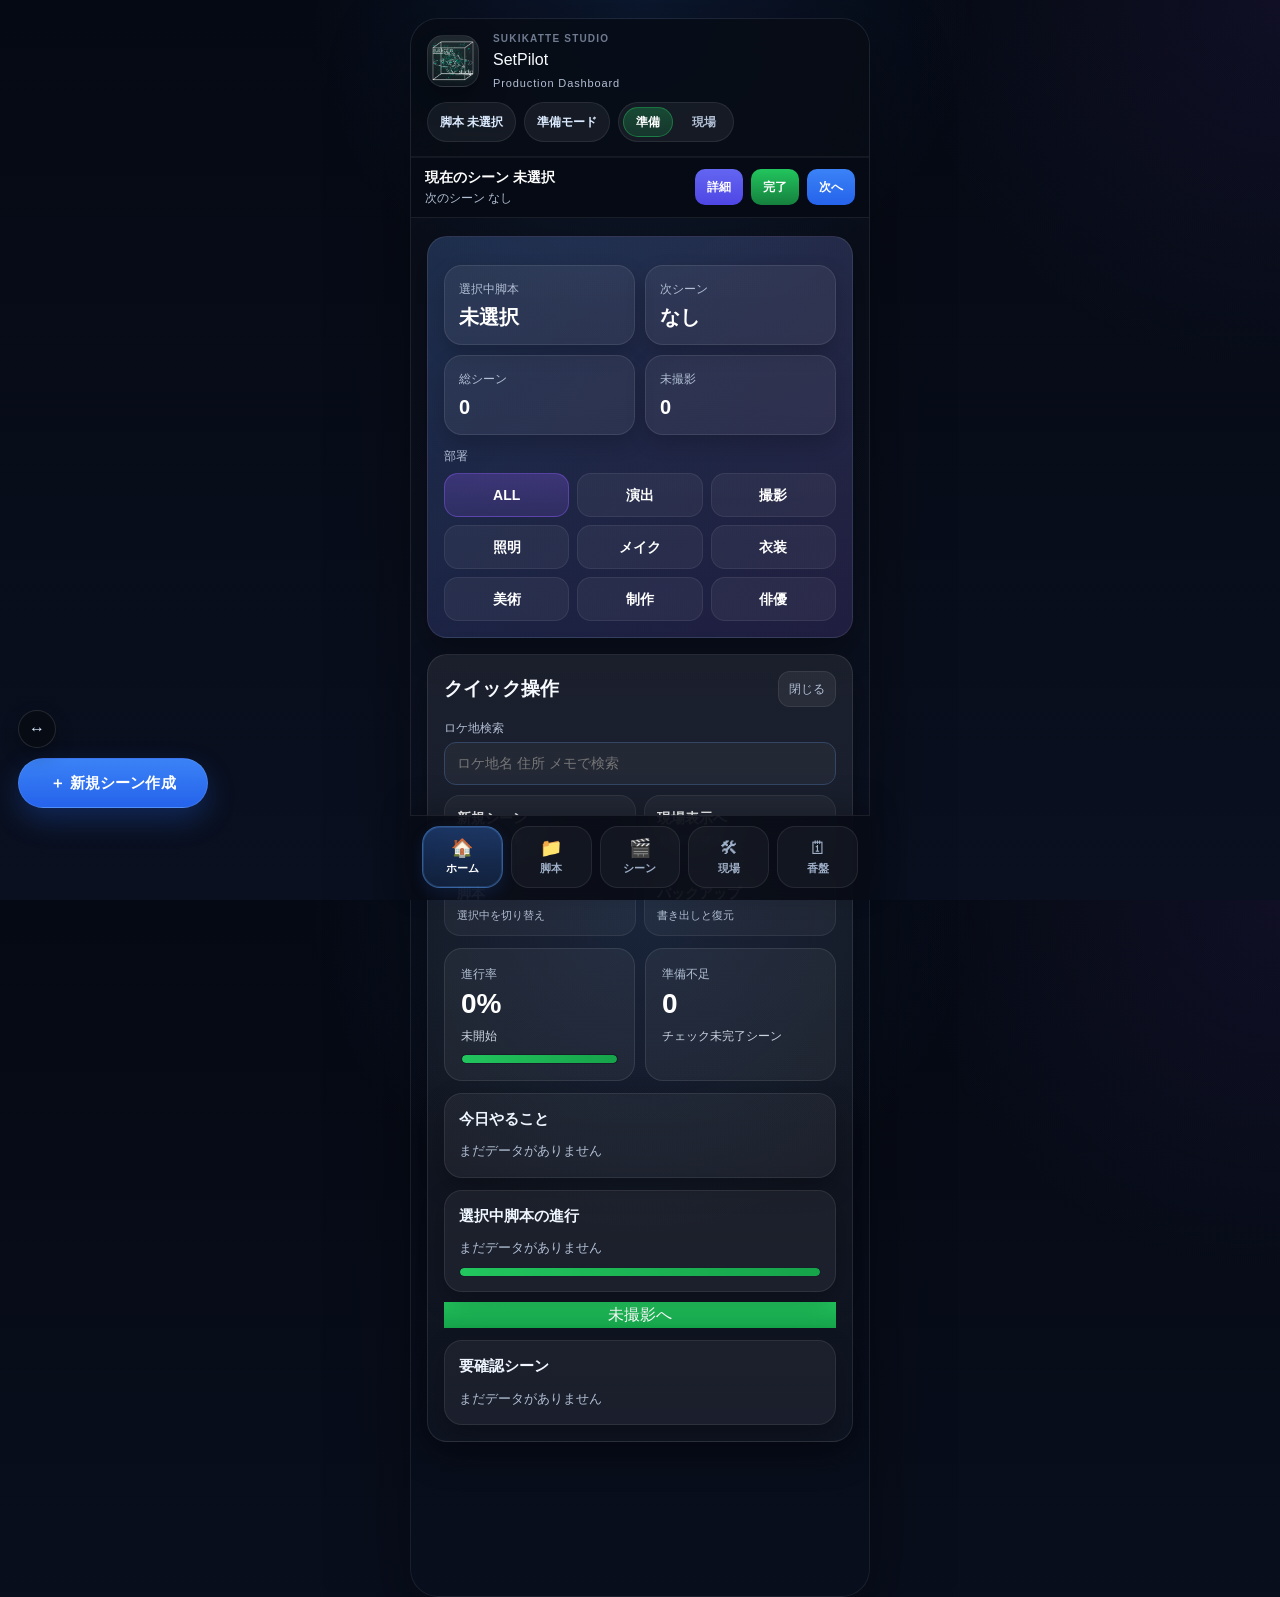
==== commit 41c67fd6: "Add files via upload" ====
--- a/index.html
+++ b/index.html
@@ -34,7 +34,10 @@
 }
 
 *{box-sizing:border-box;}
-html,body{height:100%;}
+html,body{
+  height:100%;
+  -webkit-text-size-adjust:100%;
+}
 body{
   margin:0;
   background:
@@ -344,6 +347,19 @@
   gap:8px;
 }
 .button-row button{flex:1 1 140px;}
+
+.sticky-mobile-actions{
+  position:sticky;
+  bottom:calc(74px + env(safe-area-inset-bottom, 0px));
+  z-index:12;
+  padding:10px;
+  margin-top:12px;
+  border-radius:16px;
+  background:rgba(7,11,20,.94);
+  border:1px solid rgba(255,255,255,.08);
+  box-shadow:0 10px 24px rgba(0,0,0,.24);
+  backdrop-filter:blur(14px);
+}
 
 .primary-btn{ background:linear-gradient(180deg, #22c55e, #16a34a); }
 .secondary-btn{ background:linear-gradient(180deg, #475569, #334155); }
@@ -2000,18 +2016,1362 @@
   opacity:.82;
 }
 
+.call-sheet-meta-form{
+  display:grid;
+  grid-template-columns:repeat(2, minmax(0, 1fr));
+  gap:10px;
+  margin-top:14px;
+}
+
+.call-sheet-meta-form .field{
+  margin-bottom:0;
+}
+
+.call-sheet-summary-grid{
+  display:grid;
+  grid-template-columns:repeat(4, minmax(0, 1fr));
+  gap:8px;
+  margin-top:12px;
+}
+
+.call-sheet-view-switch{
+  display:flex;
+  gap:8px;
+  margin-top:12px;
+}
+
+.call-sheet-view-btn{
+  flex:1 1 0;
+  min-height:38px;
+  border-radius:12px;
+  background:rgba(255,255,255,.04);
+  border:1px solid rgba(255,255,255,.08);
+  color:var(--sub);
+  font-size:12px;
+  font-weight:800;
+}
+
+.call-sheet-view-btn.is-active{
+  background:linear-gradient(180deg, rgba(59,130,246,.28), rgba(59,130,246,.14));
+  border-color:rgba(59,130,246,.38);
+  color:#fff;
+}
+
+.call-sheet-toggle-chip{
+  min-height:38px;
+  padding:0 12px;
+  border-radius:12px;
+  background:rgba(255,255,255,.04);
+  border:1px solid rgba(255,255,255,.08);
+  color:var(--sub);
+  font-size:12px;
+  font-weight:800;
+}
+
+.call-sheet-toggle-chip.is-active{
+  background:linear-gradient(180deg, rgba(34,197,94,.24), rgba(34,197,94,.12));
+  border-color:rgba(34,197,94,.32);
+  color:#fff;
+}
+
+.call-sheet-summary-chip{
+  padding:10px 12px;
+  border-radius:14px;
+  background:rgba(255,255,255,.05);
+  border:1px solid rgba(255,255,255,.08);
+}
+
+.call-sheet-summary-label{
+  color:var(--sub);
+  font-size:11px;
+  font-weight:700;
+}
+
+.call-sheet-summary-value{
+  margin-top:4px;
+  color:#fff;
+  font-size:15px;
+  font-weight:900;
+}
+
+.call-sheet-mobile-list{
+  display:none;
+  margin-top:12px;
+  gap:10px;
+}
+
+.call-sheet-mobile-card{
+  padding:12px;
+  border-radius:16px;
+  background:rgba(255,255,255,.04);
+  border:1px solid rgba(255,255,255,.08);
+}
+
+.call-sheet-mobile-top{
+  display:flex;
+  align-items:flex-start;
+  justify-content:space-between;
+  gap:8px;
+}
+
+.call-sheet-mobile-scene{
+  font-size:15px;
+  font-weight:900;
+  color:#fff;
+  line-height:1.35;
+}
+
+.call-sheet-mobile-order{
+  color:#dbeafe;
+  font-size:12px;
+  font-weight:800;
+  white-space:nowrap;
+}
+
+.call-sheet-mobile-meta{
+  margin-top:8px;
+  color:var(--sub);
+  font-size:12px;
+  line-height:1.7;
+  white-space:pre-wrap;
+}
+
+.call-sheet-mobile-time{
+  display:grid;
+  grid-template-columns:1fr 1fr;
+  gap:8px;
+  margin-top:10px;
+}
+
+.call-sheet-mobile-time .field{
+  margin-bottom:0;
+}
+
+.call-sheet-mobile-time input{
+  min-height:40px;
+  padding:8px 10px;
+  font-size:14px;
+}
+
+.call-sheet-mobile-checks{
+  display:flex;
+  flex-wrap:wrap;
+  gap:6px;
+  margin-top:10px;
+}
+
+.call-sheet-mobile-check{
+  min-height:28px;
+  padding:4px 8px;
+  border-radius:999px;
+  font-size:11px;
+  font-weight:800;
+  border:1px solid rgba(255,255,255,.08);
+  background:rgba(255,255,255,.04);
+  color:var(--sub);
+}
+
+.call-sheet-mobile-check.on{
+  color:#dcfce7;
+  border-color:rgba(34,197,94,.34);
+  background:rgba(34,197,94,.12);
+}
+
+.call-sheet-route-box{
+  margin-top:12px;
+  padding:12px;
+  border-radius:16px;
+  background:rgba(255,255,255,.04);
+  border:1px solid rgba(255,255,255,.08);
+}
+
+.call-sheet-route-title{
+  color:#dbeafe;
+  font-size:12px;
+  font-weight:900;
+}
+
+.call-sheet-route-chips{
+  display:flex;
+  flex-wrap:wrap;
+  gap:8px;
+  margin-top:10px;
+}
+
+.call-sheet-route-chip{
+  min-height:30px;
+  padding:5px 10px;
+  border-radius:999px;
+  background:rgba(59,130,246,.10);
+  border:1px solid rgba(59,130,246,.26);
+  color:#dbeafe;
+  font-size:11px;
+  font-weight:800;
+}
+
+.call-sheet-project-picker{
+  display:flex;
+  flex-direction:column;
+  gap:8px;
+  max-height:220px;
+  overflow:auto;
+  margin-top:8px;
+  padding-right:2px;
+}
+
+.call-sheet-project-selected{
+  display:flex;
+  flex-wrap:wrap;
+  gap:6px;
+  margin-top:8px;
+}
+
+.call-sheet-project-chip{
+  display:inline-flex;
+  align-items:center;
+  min-height:28px;
+  padding:4px 10px;
+  border-radius:999px;
+  background:rgba(59,130,246,.12);
+  border:1px solid rgba(59,130,246,.28);
+  color:#dbeafe;
+  font-size:11px;
+  font-weight:800;
+}
+
+.call-sheet-project-option{
+  display:flex;
+  align-items:center;
+  gap:6px;
+  min-height:40px;
+  padding:8px 10px;
+  border-radius:14px;
+  border:1px solid rgba(255,255,255,.08);
+  background:rgba(255,255,255,.04);
+  color:#e5eefc;
+  font-size:12px;
+  font-weight:800;
+  margin-bottom:0;
+  cursor:pointer;
+  white-space:normal;
+}
+
+.call-sheet-project-option input{
+  margin:0;
+  width:16px;
+  min-width:16px;
+  height:16px;
+  padding:0;
+  border-radius:999px;
+  border:1px solid #8ca0ba;
+  background:#fff;
+  appearance:auto;
+  -webkit-appearance:auto;
+  accent-color:#3b82f6;
+  flex:0 0 auto;
+  box-shadow:none;
+}
+
+.call-sheet-project-option span{
+  display:block;
+  color:#eef4ff;
+  line-height:1.2;
+  white-space:normal;
+}
+
+.call-sheet-project-option small{
+  display:block;
+  margin-top:2px;
+  color:#9fb0c9;
+  font-size:10px;
+  font-weight:700;
+}
+
+.call-sheet-project-empty{
+  color:var(--sub);
+  font-size:12px;
+}
+
+.call-sheet-live-box{
+  margin-top:12px;
+  padding:12px;
+  border-radius:16px;
+  background:linear-gradient(180deg, rgba(34,197,94,.10), rgba(59,130,246,.08));
+  border:1px solid rgba(255,255,255,.08);
+}
+
+.call-sheet-live-grid{
+  display:grid;
+  grid-template-columns:1fr 1fr;
+  gap:10px;
+  margin-top:10px;
+}
+
+.call-sheet-live-card{
+  padding:12px;
+  border-radius:14px;
+  background:rgba(7,11,20,.28);
+  border:1px solid rgba(255,255,255,.08);
+}
+
+.call-sheet-live-label{
+  color:#bfdbfe;
+  font-size:11px;
+  font-weight:800;
+}
+
+.call-sheet-live-title{
+  margin-top:6px;
+  color:#fff;
+  font-size:15px;
+  font-weight:900;
+  line-height:1.35;
+}
+
+.call-sheet-live-meta{
+  margin-top:6px;
+  color:var(--sub);
+  font-size:12px;
+  line-height:1.65;
+}
+
+.call-sheet-inline-note{
+  margin-top:8px;
+  padding:8px 10px;
+  border-radius:12px;
+  background:rgba(245,158,11,.10);
+  border:1px solid rgba(245,158,11,.20);
+  color:#fde68a;
+  font-size:11px;
+  font-weight:800;
+}
+
+.call-sheet-move-row{
+  display:flex;
+  gap:6px;
+  margin-top:8px;
+}
+
+.call-sheet-mini-action{
+  min-height:30px;
+  min-width:30px;
+  padding:0 8px;
+  border-radius:10px;
+  background:rgba(255,255,255,.06);
+  border:1px solid rgba(255,255,255,.08);
+  color:#dbeafe;
+  font-size:12px;
+  font-weight:900;
+}
+
+.live-focus-overlay{
+  position:fixed;
+  inset:0;
+  z-index:120;
+  background:linear-gradient(180deg, rgba(3,7,18,.96), rgba(10,16,32,.98));
+  padding:calc(env(safe-area-inset-top, 0px) + 14px) 14px calc(env(safe-area-inset-bottom, 0px) + 18px);
+  display:flex;
+  flex-direction:column;
+  gap:12px;
+}
+
+.live-focus-head{
+  display:flex;
+  align-items:center;
+  justify-content:space-between;
+  gap:10px;
+}
+
+.live-focus-title{
+  color:#fff;
+  font-size:18px;
+  font-weight:900;
+}
+
+.live-focus-panel{
+  border-radius:20px;
+  padding:16px;
+  background:rgba(255,255,255,.05);
+  border:1px solid rgba(255,255,255,.08);
+}
+
+.live-focus-label{
+  color:#93c5fd;
+  font-size:11px;
+  font-weight:800;
+}
+
+.live-focus-scene{
+  margin-top:8px;
+  color:#fff;
+  font-size:28px;
+  font-weight:900;
+  line-height:1.25;
+}
+
+.live-focus-meta{
+  margin-top:10px;
+  color:#dbeafe;
+  font-size:14px;
+  line-height:1.8;
+  white-space:pre-wrap;
+}
+
+.live-focus-chip-row{
+  display:flex;
+  flex-wrap:wrap;
+  gap:8px;
+  margin-top:12px;
+}
+
+.live-focus-chip{
+  min-height:32px;
+  padding:6px 10px;
+  border-radius:999px;
+  background:rgba(255,255,255,.06);
+  border:1px solid rgba(255,255,255,.08);
+  color:#dbeafe;
+  font-size:11px;
+  font-weight:800;
+}
+
+.live-focus-actions{
+  margin-top:auto;
+}
+
+.call-sheet-print-preview{
+  margin-top:16px;
+  background:#fff;
+  color:#1f2937;
+  border-radius:18px;
+  overflow:hidden;
+  border:1px solid rgba(255,255,255,.10);
+}
+
+.call-sheet-preview-block{
+  margin-top:14px;
+  border-radius:16px;
+  border:1px solid rgba(255,255,255,.08);
+  background:rgba(255,255,255,.03);
+  overflow:hidden;
+}
+
+.call-sheet-preview-block summary{
+  list-style:none;
+  cursor:pointer;
+  padding:12px 14px;
+  font-size:13px;
+  font-weight:900;
+  color:#dbeafe;
+  display:flex;
+  align-items:center;
+  justify-content:space-between;
+}
+
+.call-sheet-preview-block summary::-webkit-details-marker{
+  display:none;
+}
+
+.call-sheet-preview-block summary::after{
+  content:"開く";
+  font-size:11px;
+  color:var(--sub);
+}
+
+.call-sheet-preview-block[open] summary::after{
+  content:"閉じる";
+}
+
+.call-sheet-preview-inner{
+  padding:0 10px 10px;
+}
+
+.sheet-print-stage{
+  width:100%;
+  overflow:hidden;
+  background:#fff;
+}
+
+.sheet-print-page{
+  --sheet-print-scale:1;
+  background:#fff;
+  color:#24324b;
+  padding:20px 22px 18px;
+  font-family:"Hiragino Sans","Yu Gothic","Meiryo",sans-serif;
+  width:calc(100% / var(--sheet-print-scale));
+  transform:scale(var(--sheet-print-scale));
+  transform-origin:top left;
+  box-sizing:border-box;
+}
+
+.sheet-print-rule{
+  height:8px;
+  border-radius:999px;
+  background:
+    linear-gradient(90deg, rgba(255,255,255,.18), rgba(255,255,255,0) 24%, rgba(170,196,226,.22) 50%, rgba(255,255,255,0) 76%, rgba(255,255,255,.14)),
+    linear-gradient(90deg, #091425 0%, #0f2139 22%, #16304f 48%, #29486b 54%, #16304f 70%, #0d1c31 100%);
+  box-shadow:
+    inset 0 1px 0 rgba(255,255,255,.16),
+    inset 0 -1px 0 rgba(2,6,12,.55),
+    0 1px 0 rgba(120,150,184,.12);
+  margin:8px 0 10px;
+}
+
+.sheet-print-film{
+  height:14px;
+  border-radius:999px;
+  background:
+    radial-gradient(circle at center, rgba(226,235,245,.92) 0 1.7px, transparent 2px) center/22px 14px repeat-x,
+    linear-gradient(180deg, #132843 0%, #0a1629 40%, #06101f 100%);
+  box-shadow:
+    inset 0 1px 0 rgba(196,214,234,.18),
+    inset 0 -1px 0 rgba(0,0,0,.55),
+    0 0 0 1px rgba(73,100,133,.16);
+  position:relative;
+}
+
+.sheet-print-film::before{
+  content:"";
+  position:absolute;
+  inset:2px 10px;
+  border-radius:999px;
+  background:
+    linear-gradient(90deg, rgba(255,255,255,.10), rgba(255,255,255,0) 20%, rgba(160,186,214,.16) 50%, rgba(255,255,255,0) 80%),
+    linear-gradient(180deg, rgba(255,255,255,.04), rgba(255,255,255,0));
+  pointer-events:none;
+}
+
+.sheet-print-head{
+  display:grid;
+  grid-template-columns:102px 1fr 198px;
+  gap:10px;
+  align-items:stretch;
+  margin:6px 0 4px;
+}
+
+.sheet-print-day{
+  color:#b91c1c;
+  font-weight:900;
+  line-height:1;
+  text-shadow:0 1px 0 rgba(255,255,255,.46);
+  display:flex;
+  flex-direction:column;
+  justify-content:flex-start;
+  padding:10px 0 6px 10px;
+  border-left:4px solid #ec7f63;
+}
+
+.sheet-print-day .num{
+  font-size:48px;
+}
+
+.sheet-print-day .sub{
+  font-size:12px;
+  color:#56657a;
+  margin-top:8px;
+}
+
+.sheet-print-title{
+  text-align:center;
+  display:flex;
+  flex-direction:column;
+  justify-content:flex-start;
+  padding-top:4px;
+}
+
+.sheet-print-title h3{
+  margin:0;
+  font-size:26px;
+  line-height:1.08;
+  color:#1f2b44;
+  letter-spacing:.01em;
+}
+
+.sheet-print-title .meta{
+  display:none;
+}
+
+.sheet-print-page-no{
+  margin-top:2px;
+  font-size:9px;
+  color:#738aa6;
+  text-align:center;
+}
+
+.sheet-print-chip-row{
+  display:flex;
+  justify-content:center;
+  align-items:center;
+  gap:6px;
+  flex-wrap:wrap;
+  margin:2px 0 8px;
+}
+
+.sheet-print-chip{
+  display:inline-flex;
+  align-items:center;
+  gap:4px;
+  min-height:20px;
+  padding:0 8px;
+  border-radius:999px;
+  background:#f4f6f8;
+  color:#4f5f77;
+  font-size:8px;
+  font-weight:800;
+  border:1px solid #e1e6ec;
+}
+
+.sheet-print-chip b{
+  color:#31435e;
+  font-size:9px;
+}
+
+.sheet-print-alert{
+  border:1px solid #f1c4c4;
+  color:#e11d48;
+  border-radius:8px;
+  min-height:40px;
+  display:flex;
+  align-items:center;
+  justify-content:center;
+  font-size:10px;
+  font-weight:800;
+  padding:6px;
+  background:#fff8f8;
+}
+
+.sheet-print-grid{
+  display:grid;
+  grid-template-columns:repeat(4, minmax(0, 1fr));
+  border-top:2px solid #5f738f;
+  border-left:2px solid #5f738f;
+}
+
+.sheet-print-submeta{
+  display:grid;
+  grid-template-columns:1fr 1fr 1fr 1fr;
+  border-top:2px solid #5f738f;
+  border-left:2px solid #5f738f;
+  margin-top:0;
+}
+
+.sheet-print-submeta.staff{
+  grid-template-columns:1fr 1fr 1fr .9fr .9fr;
+}
+
+.sheet-print-dept-grid{
+  display:grid;
+  grid-template-columns:repeat(6, minmax(0, 1fr));
+  border-top:2px solid #5f738f;
+  border-left:2px solid #5f738f;
+  margin-top:6px;
+}
+
+.sheet-print-box{
+  border-right:1px solid #8ca0ba;
+  border-bottom:1px solid #8ca0ba;
+  min-height:36px;
+  padding:2px 5px;
+  background:#fff;
+}
+
+.sheet-print-box.wide{
+  grid-column:span 2;
+}
+
+.sheet-print-box.tall{
+  min-height:38px;
+}
+
+.sheet-print-box.micro{
+  min-height:38px;
+}
+
+.sheet-print-box.dept{
+  min-height:46px;
+  background:#fff;
+}
+
+.sheet-print-label{
+  font-size:7.2px;
+  color:#5e6f86;
+  font-weight:700;
+  text-align:center;
+  letter-spacing:0;
+  word-break:keep-all;
+}
+
+.sheet-print-value{
+  margin-top:2px;
+  font-size:8.4px;
+  line-height:1.08;
+  white-space:pre-wrap;
+  word-break:break-word;
+  text-align:center;
+}
+
+.sheet-print-value.center{
+  text-align:center;
+}
+
+.sheet-print-table{
+  width:100%;
+  border-collapse:collapse;
+  margin-top:4px;
+  font-size:7px;
+  table-layout:fixed;
+}
+
+.sheet-print-table th,
+.sheet-print-table td{
+  border:1px solid #8ca0ba;
+  padding:1px 2px;
+  vertical-align:middle;
+  overflow:hidden;
+}
+
+.sheet-print-table thead th{
+  background:#f8fafc;
+  color:#24344b;
+  font-weight:900;
+  border-top:2px solid #5f738f;
+  border-bottom:1px solid #8ca0ba;
+  text-align:center;
+  line-height:1;
+  font-size:6.6px;
+  padding-top:1px;
+  padding-bottom:1px;
+}
+
+.sheet-print-table thead tr:nth-child(2) th{
+  height:16px;
+}
+
+.sheet-print-table thead tr:nth-child(3) th{
+  height:148px;
+  vertical-align:top;
+}
+
+.sheet-print-table tbody tr:nth-child(even){
+  background:#fff;
+}
+
+.sheet-print-table tbody td{
+  line-height:1.05;
+  height:18px;
+}
+
+.sheet-print-table tbody tr.is-done{
+  background:#eaf6ea;
+}
+
+.sheet-print-table tbody tr.color-a{
+  background:#dff0ff;
+}
+
+.sheet-print-table tbody tr.color-b{
+  background:#fff4c7;
+}
+
+.sheet-print-table tbody tr.color-c{
+  background:#dff8e9;
+}
+
+.sheet-print-table tbody tr.color-d{
+  background:#fff4c7;
+}
+
+.sheet-print-table tbody tr.location-change td{
+  border-top:2px solid #5f738f;
+}
+
+.sheet-print-table .time-col{
+  white-space:nowrap;
+  font-weight:800;
+  text-align:center;
+}
+
+.sheet-print-table .time-split-col{
+  white-space:nowrap;
+  text-align:center;
+  font-weight:800;
+  font-size:7.2px;
+  letter-spacing:-.01em;
+}
+
+.sheet-print-table .duration-col{
+  text-align:center;
+  font-weight:800;
+  font-size:7px;
+}
+
+.sheet-print-table .mini-col{
+  width:22px;
+  text-align:center;
+  font-weight:900;
+  white-space:nowrap;
+}
+
+.sheet-print-table .scene-col{
+  min-width:48px;
+  text-align:center;
+  font-weight:800;
+}
+
+.sheet-print-table .location-col{
+  min-width:120px;
+  font-size:6.9px;
+}
+
+.sheet-print-table .location-shift-badge{
+  display:inline-block;
+  margin-right:4px;
+  padding:1px 4px;
+  border-radius:999px;
+  background:#f8dede;
+  color:#b42318;
+  font-size:6px;
+  font-weight:900;
+  line-height:1.1;
+  vertical-align:middle;
+}
+
+.sheet-print-table .cast-col,
+.sheet-print-table .prop-col{
+  min-width:72px;
+}
+
+.sheet-print-table .cut-col{
+  min-width:64px;
+}
+
+.sheet-print-table .memo-col{
+  min-width:220px;
+  font-size:6.8px;
+}
+
+.sheet-print-table .cast-mark-col{
+  text-align:center;
+  font-weight:800;
+  font-size:7px;
+}
+
+.sheet-print-table .vertical-head{
+  height:148px;
+  padding:0;
+  vertical-align:top;
+}
+
+.sheet-print-table .subhead{
+  background:#fff;
+  color:#20324a;
+  font-size:6px;
+  height:18px;
+}
+
+.sheet-print-table .vertical-split{
+  display:grid;
+  grid-template-rows:1fr 1.2fr;
+  height:144px;
+}
+
+.sheet-print-table .vertical-role,
+.sheet-print-table .vertical-actor{
+  writing-mode:vertical-rl;
+  text-orientation:mixed;
+  white-space:nowrap;
+  display:flex;
+  align-items:center;
+  justify-content:center;
+  width:100%;
+  margin:0 auto;
+  line-height:1.02;
+  letter-spacing:-.02em;
+  font-size:7px;
+  font-weight:800;
+  align-items:center;
+}
+
+.sheet-print-table .vertical-role{
+  padding:0;
+  justify-content:center;
+  line-height:.96;
+}
+
+.sheet-print-table .vertical-actor{
+  border-top:1px solid #8ca0ba;
+  padding:1px 0;
+  color:#42536d;
+}
+
+.sheet-print-note{
+  margin-top:4px;
+  color:#ff2d2d;
+  font-size:9px;
+  font-weight:800;
+  text-align:center;
+  letter-spacing:.03em;
+}
+
+.sheet-print-subnote{
+  margin-top:5px;
+  color:#ff2d2d;
+  font-size:7.6px;
+  font-weight:700;
+  text-align:right;
+  letter-spacing:.01em;
+}
+
+.sheet-print-timeline-note{
+  margin-top:6px;
+  padding:5px 7px;
+  border-radius:8px;
+  background:#fff;
+  border:1px solid #d5deea;
+  color:#5b6b80;
+  font-size:9px;
+  font-weight:800;
+}
+
+.sheet-print-schedule{
+  display:grid;
+  grid-template-columns:repeat(6, minmax(0, 1fr));
+  gap:0;
+  margin-top:6px;
+  border-top:2px solid #5f738f;
+  border-left:2px solid #5f738f;
+}
+
+.sheet-print-schedule-box{
+  border-right:1px solid #8ca0ba;
+  border-bottom:1px solid #8ca0ba;
+  padding:4px 6px;
+  min-height:38px;
+  background:#fff;
+}
+
+.sheet-print-lower-grid{
+  display:grid;
+  grid-template-columns:1fr;
+  gap:6px;
+  margin-top:6px;
+}
+
+.sheet-print-contact-table{
+  width:100%;
+  border-collapse:collapse;
+  margin-top:0;
+  font-size:8.4px;
+  table-layout:fixed;
+}
+
+.sheet-print-contact-table th,
+.sheet-print-contact-table td{
+  border:1px solid #8ca0ba;
+  padding:4px 5px;
+  vertical-align:middle;
+  line-height:1.18;
+}
+
+.sheet-print-contact-table thead th{
+  background:#fff;
+  color:#24344b;
+  font-weight:900;
+}
+
+.sheet-print-table-wrap{
+  border-left:2px solid #5f738f;
+  border-right:2px solid #5f738f;
+  border-bottom:2px solid #5f738f;
+}
+
+.sheet-print-address-table{
+  width:100%;
+  border-collapse:collapse;
+  margin-top:0;
+  font-size:8.4px;
+  table-layout:fixed;
+}
+
+.sheet-print-address-table th,
+.sheet-print-address-table td{
+  border:1px solid #8ca0ba;
+  padding:4px 5px;
+  vertical-align:middle;
+  line-height:1.18;
+}
+
+.sheet-print-address-table thead th{
+  background:#fff;
+  color:#24344b;
+  font-weight:900;
+  text-align:center;
+}
+
+.sheet-print-section-title{
+  display:none;
+}
+
+.sheet-print-top-panel{
+  margin-top:6px;
+}
+
+.sheet-print-call-grid{
+  display:grid;
+  grid-template-columns:120px .82fr 120px 1.18fr;
+  border-top:2px solid #5f738f;
+  border-left:2px solid #5f738f;
+}
+
+.sheet-print-call-cell{
+  border-right:1px solid #8ca0ba;
+  border-bottom:1px solid #8ca0ba;
+  padding:3px 6px;
+  min-height:26px;
+  font-size:8px;
+  line-height:1.05;
+  background:#fff;
+}
+
+.sheet-print-call-cell.head{
+  background:#fff;
+  font-weight:900;
+  color:#24344b;
+  text-align:center;
+}
+
+.sheet-print-top-panel > .sheet-print-dept-grid,
+.sheet-print-top-panel > .sheet-print-submeta,
+.sheet-print-top-panel > .sheet-print-grid{
+  margin-top:0;
+}
+
+.sheet-print-top-panel > .sheet-print-submeta,
+.sheet-print-top-panel > .sheet-print-grid{
+  border-top:none;
+}
+
+.sheet-print-top-panel .sheet-print-box,
+.sheet-print-top-panel .sheet-print-schedule-box{
+  background:#fff;
+}
+
+.sheet-print-top-panel .sheet-print-dept-grid .sheet-print-box.dept{
+  background:linear-gradient(180deg, #f7f9fc, #eef3f8);
+}
+
+.sheet-print-page.is-compact{
+  padding:16px 18px 14px;
+}
+
+.sheet-print-page.is-compact .sheet-print-film{
+  height:12px;
+}
+
+.sheet-print-page.is-compact .sheet-print-rule{
+  height:6px;
+  margin:6px 0 8px;
+}
+
+.sheet-print-page.is-compact .sheet-print-head{
+  grid-template-columns:78px 1fr 160px;
+  gap:7px;
+  margin:4px 0;
+}
+
+.sheet-print-page.is-compact .sheet-print-day .num{
+  font-size:35px;
+}
+
+.sheet-print-page.is-compact .sheet-print-title h3{
+  font-size:22px;
+}
+
+.sheet-print-page.is-compact .sheet-print-title .meta,
+.sheet-print-page.is-compact .sheet-print-value,
+.sheet-print-page.is-compact .sheet-print-contact-table,
+.sheet-print-page.is-compact .sheet-print-address-table{
+  font-size:8.8px;
+}
+
+.sheet-print-page.is-compact .sheet-print-label,
+.sheet-print-page.is-compact .sheet-print-section-title,
+.sheet-print-page.is-compact .sheet-print-timeline-note,
+.sheet-print-page.is-compact .sheet-print-note{
+  font-size:8px;
+}
+
+.sheet-print-page.is-compact .sheet-print-box,
+.sheet-print-page.is-compact .sheet-print-schedule-box,
+.sheet-print-page.is-compact .sheet-print-call-cell{
+  min-height:30px;
+  padding:3px 5px;
+}
+
+.sheet-print-page.is-compact .sheet-print-box.tall{
+  min-height:42px;
+}
+
+.sheet-print-page.is-compact .sheet-print-box.dept{
+  min-height:38px;
+}
+
+.sheet-print-page.is-compact .sheet-print-table{
+  font-size:7.2px;
+  margin-top:5px;
+}
+
+.sheet-print-page.is-compact .sheet-print-table th,
+.sheet-print-page.is-compact .sheet-print-table td{
+  padding:1px 2px;
+}
+
+.sheet-print-page.is-compact .sheet-print-address-table{
+  font-size:7.4px;
+}
+
+.sheet-print-page.is-compact .sheet-print-contact-table th,
+.sheet-print-page.is-compact .sheet-print-contact-table td,
+.sheet-print-page.is-compact .sheet-print-address-table th,
+.sheet-print-page.is-compact .sheet-print-address-table td{
+  padding:4px 5px;
+}
+
+.sheet-print-page.is-dense .sheet-print-title h3{
+  letter-spacing:.01em;
+}
+
+.sheet-print-contact-table{
+  table-layout:fixed;
+}
+
+.sheet-print-contact-table th{
+  text-align:center;
+}
+
+.sheet-print-footer,
+.sheet-print-contact-table,
+.sheet-print-address-table{
+  border-top:2px solid #304763;
+}
+
 @media (max-width:520px){
+  input,
+  select,
+  textarea{
+    font-size:16px;
+    min-height:44px;
+  }
+
+  textarea{
+    min-height:96px;
+  }
+
+  .card{
+    padding:14px;
+    border-radius:18px;
+  }
+
+  .card-title{
+    font-size:18px;
+  }
+
+  .two-col{
+    grid-template-columns:1fr;
+  }
+
+  .button-row{
+    flex-wrap:nowrap;
+    overflow-x:auto;
+    padding-bottom:2px;
+    margin-right:-2px;
+    -webkit-overflow-scrolling:touch;
+    scroll-snap-type:x proximity;
+  }
+
+  .button-row button{
+    flex:0 0 auto;
+    min-width:140px;
+    min-height:44px;
+    scroll-snap-align:start;
+  }
+
+  .scene-form-tools{
+    overflow-x:auto;
+    flex-wrap:nowrap;
+    padding-bottom:2px;
+    -webkit-overflow-scrolling:touch;
+  }
+
+  .mini-btn{
+    flex:0 0 auto;
+    min-height:38px;
+    padding:8px 12px;
+  }
+
   .call-sheet-title{
     font-size:15px;
   }
 
+  .call-sheet-summary-grid{
+    grid-template-columns:repeat(2, minmax(0, 1fr));
+  }
+
+  .call-sheet-view-switch{
+    position:sticky;
+    top:calc(78px + env(safe-area-inset-top, 0px));
+    z-index:10;
+    padding:8px;
+    border-radius:14px;
+    background:rgba(7,11,20,.92);
+    border:1px solid rgba(255,255,255,.08);
+    backdrop-filter:blur(12px);
+  }
+
   .call-sheet-meta{
     font-size:11px;
+  }
+
+  .call-sheet-table{
+    border-radius:14px;
+    -webkit-overflow-scrolling:touch;
+  }
+
+  .call-sheet-row{
+    min-width:860px;
   }
 
   .call-sheet-cell{
     padding:10px 8px;
     font-size:11px;
+  }
+
+  .call-sheet-mobile-list{
+    display:grid;
+  }
+
+  .call-sheet-detail-shell.view-table .call-sheet-mobile-list{
+    display:none;
+  }
+
+  .call-sheet-detail-shell.view-cards .call-sheet-table{
+    display:none;
+  }
+
+  .call-sheet-live-grid{
+    grid-template-columns:1fr;
+  }
+
+  .call-sheet-meta-form{
+    grid-template-columns:1fr;
+  }
+
+  .sheet-print-head{
+    grid-template-columns:1fr;
+  }
+
+  .sheet-print-grid{
+    grid-template-columns:repeat(2, minmax(0, 1fr));
+  }
+
+  .sheet-print-submeta{
+    grid-template-columns:repeat(2, minmax(0, 1fr));
+  }
+
+  .sheet-print-dept-grid{
+    grid-template-columns:repeat(2, minmax(0, 1fr));
+  }
+
+  .sheet-print-box.wide{
+    grid-column:span 2;
+  }
+
+  .sheet-print-schedule{
+    grid-template-columns:1fr;
+  }
+
+  .sheet-print-footer{
+    grid-template-columns:1fr;
+  }
+
+  .sheet-print-lower-grid{
+    grid-template-columns:1fr;
+  }
+
+  .sticky-mobile-actions{
+    margin-left:-4px;
+    margin-right:-4px;
+    border-radius:14px;
+  }
+}
+
+@media (max-width:390px){
+  .topbar-inner{
+    padding-left:12px;
+    padding-right:12px;
+  }
+
+  .app{
+    padding-left:12px;
+    padding-right:12px;
+  }
+
+  .header-chip,
+  .header-mode-btn{
+    font-size:11px;
+  }
+
+  .tab-btn{
+    min-height:58px;
+    border-radius:16px;
+    padding:8px 4px;
+  }
+}
+
+@media print{
+  body{
+    background:#fff !important;
+  }
+
+  .app-header,
+  .tab-bar,
+  .mobile-fab,
+  #callSheetSection,
+  #fieldControlSection,
+  #backupSection,
+  #debugSection,
+  .button-row,
+  .section-toggle{
+    display:none !important;
+  }
+
+  #callSheetDetailSection{
+    display:block !important;
+    border:none !important;
+    box-shadow:none !important;
+    background:#fff !important;
+  }
+
+  #callSheetDetailSection .card-title-row,
+  #callSheetDetail .item-meta,
+  #callSheetDetail .call-sheet-table,
+  #callSheetDetail .call-sheet-meta-form{
+    display:none !important;
+  }
+
+  .call-sheet-print-preview{
+    margin-top:0;
+    border:none;
+    box-shadow:none;
+  }
+
+  .sheet-print-page{
+    padding:0;
+  }
+
+  @page{
+    size:A4 landscape;
+    margin:5mm;
   }
 }
 
@@ -2210,14 +3570,6 @@
     </div>
   </div>
 
-  <div style="margin-top:14px;">
-    <div class="segment-label">モード</div>
-    <div class="segment two">
-      <button type="button" id="prepBtn" class="segment-btn">準備</button>
-      <button type="button" id="fieldBtn" class="segment-btn">現場</button>
-    </div>
-  </div>
-
   <div style="margin-top:12px;">
     <div class="segment-label">部署</div>
     <div class="segment dept">
@@ -2777,6 +4129,7 @@
             <button type="button" id="importScenesCsvBtn" class="primary-btn">CSVでシーン取込</button>
             <button type="button" id="copyScenesCsvTemplateBtn" class="secondary-btn">CSV見本コピー</button>
             <button type="button" id="generateMissingScenesBtn" class="select-btn">未登録を仮作成</button>
+            <button type="button" id="deletePlaceholderScenesBtn" class="danger-btn">仮シーン一括削除</button>
           </div>
           <input type="file" id="importScenesCsvInput" accept=".csv,text/csv" class="hidden">
           <div id="missingSceneInsightBox" class="summary-box missing-scene-box">脚本を選ぶと欠番や未登録が表示されます</div>
@@ -2805,21 +4158,36 @@
         <button type="button" class="section-toggle" data-toggle-card="callSheetSection">閉じる</button>
       </div>
       <div class="card-body">
+        <div class="field">
+          <label for="existingCallSheetSelect">既存香盤を開く</label>
+          <select id="existingCallSheetSelect"></select>
+        </div>
+
+        <div class="button-row" style="margin-bottom:10px;">
+          <button type="button" id="openSelectedCallSheetBtn" class="detail-btn">選択した香盤を開く</button>
+          <button type="button" id="openLatestCallSheetBtn" class="secondary-btn">最新を開く</button>
+        </div>
+
         <div id="callSheetList" class="call-sheet-list"></div>
 
-        <div class="two-col" style="margin-top:10px;">
-          <div class="field">
-            <label for="callSheetDateInput">撮影日</label>
-            <input id="callSheetDateInput" type="date">
-          </div>
-          <div class="field">
-            <label for="callSheetTitleInput">香盤タイトル</label>
-            <input id="callSheetTitleInput" placeholder="未入力なら自動作成">
-          </div>
+        <div class="field" style="margin-top:10px;">
+          <label for="callSheetDateInput">撮影日</label>
+          <input id="callSheetDateInput" type="date">
         </div>
 
-        <div class="field">
-          <label class="scene-check-item"><input type="checkbox" id="callSheetUndoneOnly" checked> 未撮影シーンのみで作成</label>
+        <div class="field" style="margin-top:10px;">
+          <label for="callSheetFormatSelect">香盤の種類</label>
+          <select id="callSheetFormatSelect">
+            <option value="film">映画</option>
+            <option value="short_drama">ショートドラマ</option>
+          </select>
+        </div>
+
+        <div class="field" style="margin-top:10px;">
+          <label>香盤に入れる脚本</label>
+          <input id="callSheetProjectSearch" placeholder="脚本名で検索">
+          <div id="callSheetProjectSelected" class="call-sheet-project-selected"></div>
+          <div id="callSheetProjectPicker" class="call-sheet-project-picker"></div>
         </div>
 
         <div class="button-row" style="margin-top:10px;">
@@ -2904,6 +4272,12 @@
         <button type="button" id="openNewSceneBtn" class="primary-btn">新規シーン入力を開く</button>
       </div>
       <div id="fieldProjectLinkBox" class="summary-box" style="margin-top:10px;">選択中脚本の情報を表示します</div>
+      <div class="field" style="margin-top:10px;">
+        <label class="scene-check-item"><input type="checkbox" id="fieldLockActiveProject"> 選択中脚本だけに固定</label>
+      </div>
+      <div class="field">
+        <label class="scene-check-item"><input type="checkbox" id="fieldPlaceholderOnly"> 仮シーンだけ表示</label>
+      </div>
 
       <div class="two-col" style="margin-top:10px;">
         <div class="field">
@@ -2979,6 +4353,32 @@
   </main>
 </div>
 
+<div id="liveFocusOverlay" class="live-focus-overlay hidden">
+  <div class="live-focus-head">
+    <div id="liveFocusTitle" class="live-focus-title">現場フォーカス</div>
+    <button type="button" id="liveFocusCloseBtn" class="section-toggle">閉じる</button>
+  </div>
+
+  <div class="live-focus-panel">
+    <div class="live-focus-label">今のシーン</div>
+    <div id="liveFocusScene" class="live-focus-scene">-</div>
+    <div id="liveFocusMeta" class="live-focus-meta">-</div>
+    <div id="liveFocusChecks" class="live-focus-chip-row"></div>
+  </div>
+
+  <div class="live-focus-panel">
+    <div class="live-focus-label">次のシーン</div>
+    <div id="liveFocusNext" class="live-focus-scene">-</div>
+    <div id="liveFocusNextMeta" class="live-focus-meta">-</div>
+  </div>
+
+  <div class="button-row live-focus-actions">
+    <button type="button" id="liveFocusDoneBtn" class="shot-btn">今を完了</button>
+    <button type="button" id="liveFocusSceneBtn" class="detail-btn">シーンへ</button>
+    <button type="button" id="liveFocusNextBtn" class="select-btn">次を表示</button>
+  </div>
+</div>
+
 <nav class="tabbar">
   <div class="tabbar-inner">
     <button type="button" class="tab-btn active" data-tab="home">
@@ -3017,8 +4417,12 @@
   const PROJECT_KEY = "scene_projects_restore_v6";
   const SCENE_KEY = "scene_scenes_restore_v6";
   const CALLSHEET_KEY = "scene_callsheets_restore_v1";
+  const CALLSHEET_VIEW_MODE_KEY = "scene_callsheet_view_mode_restore_v1";
+  const CALLSHEET_HIDE_DONE_KEY = "scene_callsheet_hide_done_restore_v1";
+  const CALLSHEET_FOCUS_LIVE_KEY = "scene_callsheet_focus_live_restore_v1";
   const SCENE_DRAFT_KEY = "scene_form_draft_restore_v1";
   const SCENE_CONTINUOUS_MODE_KEY = "scene_continuous_mode_restore_v1";
+  const FIELD_LOCK_ACTIVE_PROJECT_KEY = "scene_field_lock_active_project_restore_v1";
   const MODE_KEY = "scene_mode_restore_v6";
   const FAB_POSITION_KEY = "scene_fab_position_restore_v1";
   const ACTIVE_PROJECT_KEY = "scene_active_project_restore_v6";
@@ -3055,7 +4459,7 @@
   let locations = readJson(LOCATION_KEY, []);
   let actors = readJson(ACTOR_KEY, []);
   let props = readJson(PROP_KEY, []);
-  let callSheets = readJson(CALLSHEET_KEY, []);
+  let callSheets = readJson(CALLSHEET_KEY, []).map(sheet => normalizeCallSheet(sheet));
   let quickCheck = readJson(QC_KEY, {});
   let fieldGroupOpenState = readJson(FIELD_GROUP_OPEN_KEY, {});
   let sectionCollapseState = {
@@ -3063,6 +4467,12 @@
   ...readJson(COLLAPSE_KEY, {})
 };
   let continuousSceneMode = localStorage.getItem(SCENE_CONTINUOUS_MODE_KEY) === "true";
+  let fieldLockActiveProjectMode = localStorage.getItem(FIELD_LOCK_ACTIVE_PROJECT_KEY) === "true";
+  let callSheetViewMode = localStorage.getItem(CALLSHEET_VIEW_MODE_KEY) === "table" ? "table" : "cards";
+  let callSheetHideDoneMode = localStorage.getItem(CALLSHEET_HIDE_DONE_KEY) === "true";
+  let callSheetFocusLiveMode = localStorage.getItem(CALLSHEET_FOCUS_LIVE_KEY) === "true";
+  let callSheetSelectedProjectIds = [];
+  let callSheetProjectSearchText = "";
   let currentSceneActorIds = [];
   let currentScenePropIds = [];
 
@@ -3082,6 +4492,10 @@
   const headerModeChip = $("headerModeChip");
   const headerPrepBtn = $("headerPrepBtn");
   const headerFieldBtn = $("headerFieldBtn");
+  const callSheetProjectPicker = $("callSheetProjectPicker");
+  const callSheetFormatSelect = $("callSheetFormatSelect");
+  const callSheetProjectSearch = $("callSheetProjectSearch");
+  const callSheetProjectSelected = $("callSheetProjectSelected");
 
   const saveProjectBtn = $("saveProjectBtn");
   const clearProjectBtn = $("clearProjectBtn");
@@ -3215,6 +4629,8 @@
   const fieldDoneCount = $("fieldDoneCount");
   const openNewSceneBtn = $("openNewSceneBtn");
   const fieldProjectLinkBox = $("fieldProjectLinkBox");
+  const fieldLockActiveProject = $("fieldLockActiveProject");
+  const fieldPlaceholderOnly = $("fieldPlaceholderOnly");
   const prevUndoneSceneBtn = $("prevUndoneSceneBtn");
   const nextUndoneSceneBtn = $("nextUndoneSceneBtn");
   const currentSceneMain = $("currentSceneMain");
@@ -3236,6 +4652,9 @@
   const tabTool = $("tabTool");
   const tabCallsheet = $("tabCallsheet");
   const createCallSheetBtn = $("createCallSheetBtn");
+  const existingCallSheetSelect = $("existingCallSheetSelect");
+  const openSelectedCallSheetBtn = $("openSelectedCallSheetBtn");
+  const openLatestCallSheetBtn = $("openLatestCallSheetBtn");
   const callSheetDateInput = $("callSheetDateInput");
   const callSheetTitleInput = $("callSheetTitleInput");
   const callSheetUndoneOnly = $("callSheetUndoneOnly");
@@ -3247,6 +4666,7 @@
   const importScenesCsvInput = $("importScenesCsvInput");
   const copyScenesCsvTemplateBtn = $("copyScenesCsvTemplateBtn");
   const generateMissingScenesBtn = $("generateMissingScenesBtn");
+  const deletePlaceholderScenesBtn = $("deletePlaceholderScenesBtn");
   const missingSceneInsightBox = $("missingSceneInsightBox");
 
   const timerDisplay = $("timerDisplay");
@@ -3273,6 +4693,17 @@
   const currentSceneDetailBtn = $("currentSceneDetailBtn");
   const currentSceneDoneBtn = $("currentSceneDoneBtn");
   const currentSceneNextBtn = $("currentSceneNextBtn");
+  const liveFocusOverlay = $("liveFocusOverlay");
+  const liveFocusTitle = $("liveFocusTitle");
+  const liveFocusCloseBtn = $("liveFocusCloseBtn");
+  const liveFocusScene = $("liveFocusScene");
+  const liveFocusMeta = $("liveFocusMeta");
+  const liveFocusChecks = $("liveFocusChecks");
+  const liveFocusNext = $("liveFocusNext");
+  const liveFocusNextMeta = $("liveFocusNextMeta");
+  const liveFocusDoneBtn = $("liveFocusDoneBtn");
+  const liveFocusSceneBtn = $("liveFocusSceneBtn");
+  const liveFocusNextBtn = $("liveFocusNextBtn");
 
   function readJson(key, fallback){
     try{
@@ -3348,6 +4779,85 @@
     return {
       ...project,
       plannedSceneCount: Math.max(0, Number(project?.plannedSceneCount) || 0)
+    };
+  }
+
+  function normalizeCallSheetSettings(settings){
+    return {
+      weather: String(settings?.weather || ""),
+      weatherLabel: String(settings?.weatherLabel || ""),
+      base: String(settings?.base || ""),
+      transport: String(settings?.transport || ""),
+      producerName: String(settings?.producerName || ""),
+      cdName: String(settings?.cdName || ""),
+      fdName: String(settings?.fdName || ""),
+      sxName: String(settings?.sxName || ""),
+      directionChiefName: String(settings?.directionChiefName || ""),
+      technicalChiefName: String(settings?.technicalChiefName || ""),
+      artChiefName: String(settings?.artChiefName || ""),
+      hairMakeChiefName: String(settings?.hairMakeChiefName || ""),
+      roleColumnsText: String(settings?.roleColumnsText || ""),
+      unitName: String(settings?.unitName || ""),
+      assistantDirector: String(settings?.assistantDirector || ""),
+      cameraTeam: String(settings?.cameraTeam || ""),
+      sunriseSunset: String(settings?.sunriseSunset || ""),
+      sunriseTime: String(settings?.sunriseTime || ""),
+      sunsetTime: String(settings?.sunsetTime || ""),
+      highTemp: String(settings?.highTemp || ""),
+      lowTemp: String(settings?.lowTemp || ""),
+      crewCall: String(settings?.crewCall || ""),
+      castCall: String(settings?.castCall || ""),
+      directionCall: String(settings?.directionCall || ""),
+      directionPlace: String(settings?.directionPlace || settings?.base || ""),
+      technicalCall: String(settings?.technicalCall || settings?.cameraCall || settings?.lightCall || settings?.soundCall || ""),
+      technicalPlace: String(settings?.technicalPlace || settings?.base || ""),
+      cameraCall: String(settings?.cameraCall || ""),
+      lightCall: String(settings?.lightCall || ""),
+      soundCall: String(settings?.soundCall || ""),
+      artCall: String(settings?.artCall || ""),
+      costumeCall: String(settings?.costumeCall || ""),
+      costumePlace: String(settings?.costumePlace || settings?.base || ""),
+      makeupCall: String(settings?.makeupCall || ""),
+      productionCall: String(settings?.productionCall || ""),
+      shootStart: String(settings?.shootStart || "09:00"),
+      wrapTime: String(settings?.wrapTime || ""),
+      mealBreak: String(settings?.mealBreak || ""),
+      sceneMinutes: Math.max(5, Number(settings?.sceneMinutes) || 20),
+      sameLocationBufferMinutes: Math.max(0, Number(settings?.sameLocationBufferMinutes) || 0),
+      locationMoveMinutes: Math.max(0, Number(settings?.locationMoveMinutes) || 15),
+      attention: String(settings?.attention || ""),
+      sharedNote: String(settings?.sharedNote || ""),
+      emergencyContact: String(settings?.emergencyContact || ""),
+      footerMemo: String(settings?.footerMemo || "")
+    };
+  }
+
+  function normalizeCallSheetRowTimes(rowTimes){
+    if(!rowTimes || typeof rowTimes !== "object") return {};
+    return Object.entries(rowTimes).reduce((accumulator, [sceneId, value]) => {
+      const start = String(value?.start || "").trim();
+      const end = String(value?.end || "").trim();
+      if(start || end){
+        accumulator[sceneId] = { start, end };
+      }
+      return accumulator;
+    }, {});
+  }
+
+  function normalizeCallSheet(sheet){
+    const normalizedProjectIds = Array.isArray(sheet?.projectIds)
+      ? sheet.projectIds.map(value => String(value || "").trim()).filter(Boolean)
+      : (sheet?.projectId ? [String(sheet.projectId).trim()] : []);
+
+    return {
+      ...sheet,
+      format: sheet?.format === "short_drama" ? "short_drama" : "film",
+      projectId: normalizedProjectIds[0] || String(sheet?.projectId || ""),
+      projectIds: normalizedProjectIds,
+      undoneOnly: !!sheet?.undoneOnly,
+      scheduledDate: String(sheet?.scheduledDate || ""),
+      settings: normalizeCallSheetSettings(sheet?.settings),
+      rowTimes: normalizeCallSheetRowTimes(sheet?.rowTimes)
     };
   }
 
@@ -3567,7 +5077,7 @@
         locations = Array.isArray(data.locations) ? data.locations : [];
         actors = Array.isArray(data.actors) ? data.actors : [];
         props = Array.isArray(data.props) ? data.props : [];
-        callSheets = Array.isArray(data.callSheets) ? data.callSheets : [];
+        callSheets = Array.isArray(data.callSheets) ? data.callSheets.map(sheet => normalizeCallSheet(sheet)) : [];
         quickCheck = data.quickCheck && typeof data.quickCheck === "object" ? data.quickCheck : {};
         fieldGroupOpenState = data.fieldGroupOpenState && typeof data.fieldGroupOpenState === "object" ? data.fieldGroupOpenState : {};
        sectionCollapseState =
@@ -3669,6 +5179,28 @@
   return projects.find(project => project.id === projectId)?.title || "";
 }
 
+function getCallSheetProjectIds(sheet){
+  if(Array.isArray(sheet?.projectIds) && sheet.projectIds.length){
+    return sheet.projectIds
+      .map(value => String(value || "").trim())
+      .filter(Boolean);
+  }
+  return sheet?.projectId ? [String(sheet.projectId).trim()] : [];
+}
+
+function getCallSheetProjectTitles(sheet){
+  return getCallSheetProjectIds(sheet)
+    .map(projectId => getProjectTitle(projectId))
+    .filter(Boolean);
+}
+
+function getCallSheetProjectLabel(sheet){
+  const titles = getCallSheetProjectTitles(sheet);
+  if(titles.length === 0) return "未選択";
+  if(titles.length <= 3) return titles.join(" / ");
+  return `${titles.slice(0, 3).join(" / ")} ほか${titles.length - 3}本`;
+}
+
   function getProjectPlannedSceneCount(projectId){
     return Math.max(0, Number(projects.find(project => project.id === projectId)?.plannedSceneCount) || 0);
   }
@@ -3736,10 +5268,14 @@
     if(!options.skipFieldProjectFilter && fieldProjectFilter){
       fieldProjectFilter.value = projectId;
     }
+    if(callSheetSelectedProjectIds.length === 0){
+      callSheetSelectedProjectIds = [projectId];
+    }
 
     renderProjects();
     renderProjectSelect();
     renderFieldProjectFilter();
+    renderCallSheetProjectPicker();
     renderHeaderStatus();
     renderHomeDashboard();
     renderMissingSceneInsights();
@@ -3903,6 +5439,35 @@
     showToast(`${targetNos.length}件の仮シーンを作成しました`);
   }
 
+  function deletePlaceholderScenes(projectId = activeProjectId){
+    if(!projectId){
+      showToast("先に脚本を選択してください");
+      return;
+    }
+
+    const placeholderScenes = scenes.filter(scene => scene.projectId === projectId && scene.isPlaceholder);
+    if(placeholderScenes.length === 0){
+      showToast("削除できる仮シーンはありません");
+      return;
+    }
+
+    if(!confirm(`${placeholderScenes.length}件の仮シーンを削除しますか？`)) return;
+
+    const idsToDelete = new Set(placeholderScenes.map(scene => scene.id));
+    scenes = scenes.filter(scene => !idsToDelete.has(scene.id));
+    normalizeProjectSceneOrders(projectId);
+    saveScenes();
+    renderProjects();
+    renderScenes();
+    renderDebug();
+    renderHomeDashboard();
+    renderMissingSceneInsights();
+    renderMissingSceneChecklist();
+    renderProjectLinkBoxes();
+    updateSceneCountSummary();
+    showToast(`${placeholderScenes.length}件の仮シーンを削除しました`);
+  }
+
   function renderMissingSceneInsights(){
     if(!missingSceneInsightBox){
       return;
@@ -4257,6 +5822,17 @@
     localStorage.setItem(SCENE_CONTINUOUS_MODE_KEY, String(continuousSceneMode));
     if(sceneContinuousMode){
       sceneContinuousMode.checked = continuousSceneMode;
+    }
+  }
+
+  function setFieldLockActiveProjectMode(enabled){
+    fieldLockActiveProjectMode = !!enabled;
+    localStorage.setItem(FIELD_LOCK_ACTIVE_PROJECT_KEY, String(fieldLockActiveProjectMode));
+    if(fieldLockActiveProject){
+      fieldLockActiveProject.checked = fieldLockActiveProjectMode;
+    }
+    if(fieldLockActiveProjectMode && fieldProjectFilter && activeProjectId){
+      fieldProjectFilter.value = activeProjectId;
     }
   }
 
@@ -4353,6 +5929,8 @@
       artNote: sceneArtNote?.value || "",
       productionNote: sceneProductionNote?.value || "",
       actorNote: sceneActorNote?.value || "",
+      actorIds: [...currentSceneActorIds],
+      propIds: [...currentScenePropIds],
       cuts: getSceneCutValues(),
       checks: getSceneCheckValues()
     };
@@ -4427,6 +6005,8 @@
     if(sceneArtNote) sceneArtNote.value = draft.artNote || "";
     if(sceneProductionNote) sceneProductionNote.value = draft.productionNote || "";
     if(sceneActorNote) sceneActorNote.value = draft.actorNote || "";
+    currentSceneActorIds = Array.isArray(draft.actorIds) ? [...draft.actorIds] : [];
+    currentScenePropIds = Array.isArray(draft.propIds) ? [...draft.propIds] : [];
     setSceneCutValues(draft.cuts);
     setSceneCheckValues(draft.checks);
     updateSceneCountSummary();
@@ -5196,6 +6776,7 @@
 }
 
   function addActor(){
+  const previousActor = editingActorId ? actors.find(actor => actor.id === editingActorId) : null;
   const actorObject = {
     id: editingActorId || uid("actor"),
     name: actorName.value.trim(),
@@ -5218,6 +6799,16 @@
   }
 
   saveActors();
+  if(previousActor){
+    scenes.forEach(scene => {
+      if(Array.isArray(scene.actorIds) && scene.actorIds.includes(actorObject.id)){
+        syncSceneCastWithActorIds(scene, [previousActor.name]);
+      }
+    });
+    saveScenes();
+    renderScenes();
+    renderHomeDashboard();
+  }
   clearActorForm();
   renderActors();
   renderActorSelect();
@@ -5241,8 +6832,17 @@
 
   function deleteActor(actorId){
     if(!confirm("この俳優を削除する？")) return;
+    const previousActor = actors.find(actor => actor.id === actorId);
     actors = actors.filter(actor => actor.id !== actorId);
+    scenes.forEach(scene => {
+      if(Array.isArray(scene.actorIds) && scene.actorIds.includes(actorId)){
+        scene.actorIds = scene.actorIds.filter(id => id !== actorId);
+        syncSceneCastWithActorIds(scene, previousActor ? [previousActor.name] : []);
+      }
+    });
     saveActors();
+    saveScenes();
+    renderScenes();
     renderActors();
     renderActorSelect();
     renderDebug();
@@ -5397,6 +6997,7 @@
 }
 
   function addProp(){
+  const previousProp = editingPropId ? props.find(prop => prop.id === editingPropId) : null;
   const propObject = {
     id: editingPropId || uid("prop"),
     name: propName.value.trim(),
@@ -5419,6 +7020,16 @@
   }
 
   saveProps();
+  if(previousProp){
+    scenes.forEach(scene => {
+      if(Array.isArray(scene.propIds) && scene.propIds.includes(propObject.id)){
+        syncScenePropWithPropIds(scene, [previousProp.name]);
+      }
+    });
+    saveScenes();
+    renderScenes();
+    renderHomeDashboard();
+  }
   clearPropForm();
   renderProps();
   renderPropSelect();
@@ -5442,8 +7053,17 @@
 
   function deleteProp(propId){
     if(!confirm("この小道具を削除する？")) return;
+    const previousProp = props.find(prop => prop.id === propId);
     props = props.filter(prop => prop.id !== propId);
+    scenes.forEach(scene => {
+      if(Array.isArray(scene.propIds) && scene.propIds.includes(propId)){
+        scene.propIds = scene.propIds.filter(id => id !== propId);
+        syncScenePropWithPropIds(scene, previousProp ? [previousProp.name] : []);
+      }
+    });
     saveProps();
+    saveScenes();
+    renderScenes();
     renderProps();
     renderPropSelect();
     renderDebug();
@@ -5683,6 +7303,8 @@
       productionNote,
       actorNote,
       isPlaceholder: false,
+      actorIds: [...currentSceneActorIds],
+      propIds: [...currentScenePropIds],
       cuts: getSceneCutValues(),
       checks: sceneChecks,
       shotDone: existingShotDone
@@ -5703,12 +7325,27 @@
 
 const savedId = sceneObject.id;
 const wasEditing = !!editingSceneId;
-
-clearSceneForm(!wasEditing);
-clearSceneDraft();
-
-if(mode === "field"){
-  sceneFormSection.classList.add("hidden");
+const shouldContinueInput = continuousSceneMode && !wasEditing;
+
+if(shouldContinueInput){
+  clearSceneForm(true);
+  if(sceneProjectSelect) sceneProjectSelect.value = projectId;
+  if(sceneNo) sceneNo.value = getNextSuggestedSceneNo(projectId);
+  if(sceneOrder) sceneOrder.value = getNextSceneOrderCandidate();
+  updateSceneCountSummary();
+  saveSceneDraft();
+  sceneFormSection.classList.remove("hidden");
+  setSectionCollapsed("sceneFormSection", false);
+  setTimeout(() => {
+    if(sceneTitle) sceneTitle.focus();
+  }, 50);
+}else{
+  clearSceneForm(!wasEditing);
+  clearSceneDraft();
+
+  if(mode === "field"){
+    sceneFormSection.classList.add("hidden");
+  }
 }
 
     renderProjects();
@@ -5716,9 +7353,11 @@
     renderDebug();
     renderHomeDashboard();
     renderMissingSceneInsights();
+    renderMissingSceneChecklist();
+    renderProjectLinkBoxes();
     updateOpenSceneButton();
     scrollToScene(savedId);
-    showToast(wasEditing ? "シーンを更新しました" : "シーンを保存しました");
+    showToast(wasEditing ? "シーンを更新しました" : shouldContinueInput ? "保存して次のシーン入力へ進みました" : "シーンを保存しました");
   }
 
   function getSceneCheckStatus(checks){
@@ -5887,6 +7526,8 @@
     sceneArtNote.value = scene.artNote || "";
     sceneProductionNote.value = scene.productionNote || "";
     sceneActorNote.value = scene.actorNote || "";
+    currentSceneActorIds = Array.isArray(scene.actorIds) ? [...scene.actorIds] : [];
+    currentScenePropIds = Array.isArray(scene.propIds) ? [...scene.propIds] : [];
     setSceneCutValues(scene.cuts);
 
     const checks = scene.checks || {};
@@ -6554,12 +8195,18 @@
     let filtered = [...scenes];
 
   const search = (fieldSearchInput?.value || "").trim().toLowerCase();
-  const projectId = fieldProjectFilter?.value || "all";
+  const projectId = fieldLockActiveProjectMode && activeProjectId
+    ? activeProjectId
+    : (fieldProjectFilter?.value || "all");
   const status = fieldStatusFilter?.value || "all";
   const sort = fieldSortFilter?.value || "default";
+  const placeholderOnly = !!fieldPlaceholderOnly?.checked;
 
   if(projectId !== "all"){
     filtered = filtered.filter(scene => scene.projectId === projectId);
+  }
+  if(placeholderOnly){
+    filtered = filtered.filter(scene => scene.isPlaceholder);
   }
 
   if(status === "undone"){
@@ -7139,6 +8786,844 @@
   showToast(`${importedScenes.length}シーンをCSVから取り込みました`);
 }
 
+function parseTimeToMinutes(value){
+  if(!value || !/^\d{1,2}:\d{2}$/.test(value)) return null;
+  const [hour, minute] = value.split(":").map(Number);
+  if(Number.isNaN(hour) || Number.isNaN(minute)) return null;
+  return hour * 60 + minute;
+}
+
+function formatMinutesAsTime(totalMinutes){
+  if(totalMinutes == null || Number.isNaN(totalMinutes)) return "-";
+  const normalized = ((totalMinutes % 1440) + 1440) % 1440;
+  const hour = Math.floor(normalized / 60);
+  const minute = normalized % 60;
+  return `${String(hour).padStart(2, "0")}:${String(minute).padStart(2, "0")}`;
+}
+
+function formatJapaneseDateParts(value){
+  if(!value) return { day: "--", monthLabel: "", full: "" };
+  const date = new Date(`${value}T00:00:00`);
+  if(Number.isNaN(date.getTime())){
+    return { day: "--", monthLabel: "", full: value };
+  }
+  return {
+    day: String(date.getDate()),
+    monthLabel: `${date.getFullYear()}年${date.getMonth() + 1}月`,
+    full: `${date.getFullYear()}年${date.getMonth() + 1}月${date.getDate()}日`
+  };
+}
+
+function createDefaultCallSheetSettings(project){
+  const uniqueLocations = getSortedProjectScenes(project?.id)
+    .map(scene => scene.location)
+    .filter(Boolean)
+    .filter((value, index, array) => array.indexOf(value) === index);
+
+  return normalizeCallSheetSettings({
+    producerName: "氏名",
+    cdName: "藤咲恭平",
+    fdName: "安井真一",
+    sxName: "-",
+    directionChiefName: "菅原昌彬",
+    technicalChiefName: "大門響規",
+    artChiefName: "-",
+    hairMakeChiefName: "-",
+    roleColumnsText: "彼氏|石和和輝様\n彼女|シイナナルミ様\n女友達/女|姫子様\n後輩/男|柴谷風太様\nおっさん/店員|安井真一様\n占い師|ケイリー様\nゲスト|岡崎康綾様",
+    unitName: project?.title ? `${project.title} 制作部` : "",
+    assistantDirector: project?.director || "",
+    weatherLabel: "晴れ",
+    base: "渋谷区渋谷1-9-4 トーカン渋谷キャステール508",
+    directionCall: "06:30",
+    directionPlace: "渋谷区渋谷1-9-4 トーカン渋谷キャステール508",
+    technicalCall: "06:30",
+    technicalPlace: "渋谷区渋谷1-9-4 トーカン渋谷キャステール508",
+    artCall: "",
+    costumeCall: "00:00",
+    costumePlace: "",
+    makeupCall: "00:00",
+    productionCall: "06:30",
+    sunriseTime: "04:41",
+    sunsetTime: "18:54",
+    highTemp: "32℃",
+    lowTemp: "24℃",
+    locationMoveMinutes: 15,
+    sameLocationBufferMinutes: 0,
+    attention: "",
+    sharedNote: "【共有事項】",
+    emergencyContact: uniqueLocations
+      .map(locationName => {
+        const location = locations.find(item => item.name === locationName);
+        if(!location) return "";
+        return `${location.name} ${location.phone || ""}`.trim();
+      })
+      .filter(Boolean)
+      .join("\n")
+  });
+}
+
+function updateCallSheetSettings(callSheetId, nextSettings){
+  const target = callSheets.find(item => item.id === callSheetId);
+  if(!target) return;
+  target.settings = normalizeCallSheetSettings({
+    ...target.settings,
+    ...nextSettings
+  });
+  saveCallSheets();
+}
+
+function updateCallSheetRowTimes(callSheetId, rowTimes){
+  const target = callSheets.find(item => item.id === callSheetId);
+  if(!target) return;
+  target.rowTimes = normalizeCallSheetRowTimes(rowTimes);
+  saveCallSheets();
+}
+
+function setCallSheetViewMode(nextMode){
+  callSheetViewMode = nextMode === "table" ? "table" : "cards";
+  localStorage.setItem(CALLSHEET_VIEW_MODE_KEY, callSheetViewMode);
+}
+
+function setCallSheetHideDoneMode(enabled){
+  callSheetHideDoneMode = !!enabled;
+  localStorage.setItem(CALLSHEET_HIDE_DONE_KEY, String(callSheetHideDoneMode));
+}
+
+function setCallSheetFocusLiveMode(enabled){
+  callSheetFocusLiveMode = !!enabled;
+  localStorage.setItem(CALLSHEET_FOCUS_LIVE_KEY, String(callSheetFocusLiveMode));
+}
+
+function parseTimeRange(value){
+  const match = String(value || "").trim().match(/^(\d{1,2}:\d{2})\s*[-~]\s*(\d{1,2}:\d{2})$/);
+  if(!match) return null;
+  return { start: match[1], end: match[2] };
+}
+
+function moveCallSheetScene(callSheetId, sceneId, direction){
+  const target = callSheets.find(item => item.id === callSheetId);
+  if(!target || !Array.isArray(target.sceneIds)) return;
+
+  const index = target.sceneIds.findIndex(id => id === sceneId);
+  if(index < 0) return;
+
+  const nextIndex = direction === "up" ? index - 1 : index + 1;
+  if(nextIndex < 0 || nextIndex >= target.sceneIds.length) return;
+
+  const nextSceneIds = [...target.sceneIds];
+  [nextSceneIds[index], nextSceneIds[nextIndex]] = [nextSceneIds[nextIndex], nextSceneIds[index]];
+  target.sceneIds = nextSceneIds;
+  saveCallSheets();
+}
+
+function autoFillCallSheetRowTimes(callSheetId){
+  const target = callSheets.find(item => item.id === callSheetId);
+  if(!target) return;
+
+  const rows = getCallSheetRows(target);
+  const settings = normalizeCallSheetSettings(target.settings);
+  const mealRange = parseTimeRange(settings.mealBreak);
+  const sceneMinutes = Math.max(5, Number(settings.sceneMinutes) || 20);
+  const sameLocationBufferMinutes = Math.max(0, Number(settings.sameLocationBufferMinutes) || 0);
+  const locationMoveMinutes = Math.max(0, Number(settings.locationMoveMinutes) || 15);
+  let currentMinutes = parseTimeToMinutes(settings.shootStart) ?? 9 * 60;
+  const nextRowTimes = {};
+  let previousLocation = "";
+
+  rows.forEach(row => {
+    const mealStart = parseTimeToMinutes(mealRange?.start);
+    const mealEnd = parseTimeToMinutes(mealRange?.end);
+    const scene = scenes.find(item => item.id === row.id);
+    const cutCount = Array.isArray(scene?.cuts) ? scene.cuts.filter(Boolean).length : 0;
+    const duration = sceneMinutes + Math.max(0, cutCount - 1) * 5;
+
+    if(mealStart != null && mealEnd != null && currentMinutes >= mealStart && currentMinutes < mealEnd){
+      currentMinutes = mealEnd;
+    }
+
+    if(previousLocation){
+      currentMinutes += previousLocation === row.location ? sameLocationBufferMinutes : locationMoveMinutes;
+    }
+
+    nextRowTimes[row.id] = {
+      start: formatMinutesAsTime(currentMinutes),
+      end: formatMinutesAsTime(currentMinutes + duration)
+    };
+
+    currentMinutes += duration;
+    previousLocation = row.location;
+  });
+
+  target.rowTimes = normalizeCallSheetRowTimes(nextRowTimes);
+  saveCallSheets();
+}
+
+function sortCallSheetByLocation(callSheetId){
+  const target = callSheets.find(item => item.id === callSheetId);
+  if(!target) return;
+
+  target.sceneIds = [...(target.sceneIds || [])].sort((aId, bId) => {
+    const a = scenes.find(scene => scene.id === aId);
+    const b = scenes.find(scene => scene.id === bId);
+    const aLocation = String(a?.location || "").trim();
+    const bLocation = String(b?.location || "").trim();
+    const locationDiff = aLocation.localeCompare(bLocation, "ja");
+    if(locationDiff !== 0) return locationDiff;
+    return (Number(a?.order) || 0) - (Number(b?.order) || 0);
+  });
+
+  saveCallSheets();
+}
+
+function duplicateCallSheet(callSheetId){
+  const target = callSheets.find(item => item.id === callSheetId);
+  if(!target) return;
+
+  const copy = normalizeCallSheet({
+    ...target,
+    id: uid("callsheet"),
+    title: `${target.title || "香盤"} コピー`,
+    createdAt: new Date().toISOString()
+  });
+
+  callSheets.unshift(copy);
+  saveCallSheets();
+  renderCallSheetList();
+  openCallSheetDetail(copy.id);
+  showToast("香盤を複製しました");
+}
+
+function getCallSheetRouteSummary(sheet){
+  const rows = getCallSheetRows(sheet);
+  const grouped = [];
+  rows.forEach(row => {
+    const last = grouped[grouped.length - 1];
+    if(last && last.location === row.location){
+      last.count += 1;
+      last.scenes.push(row.no || row.title);
+      return;
+    }
+    grouped.push({
+      location: row.location || "場所未設定",
+      count: 1,
+      scenes: [row.no || row.title]
+    });
+  });
+  return grouped;
+}
+
+function getCallSheetLiveScenes(sheet){
+  const rows = getCallSheetRows(sheet).filter(row => !row.missing);
+  const firstUndone = rows.find(row => !row.shotDone) || null;
+  if(!firstUndone){
+    return { current: rows[rows.length - 1] || null, next: null };
+  }
+  const currentIndex = rows.findIndex(row => row.id === firstUndone.id);
+  return {
+    current: firstUndone,
+    next: rows.slice(currentIndex + 1).find(row => !row.shotDone) || null
+  };
+}
+
+function buildCallSheetShareText(sheet){
+  const rows = getCallSheetPrintRows(sheet);
+  const projectTitle = getCallSheetProjectLabel(sheet);
+  const route = getCallSheetRouteSummary(sheet)
+    .map((item, index) => `${index + 1}. ${item.location} (${item.count}シーン)`)
+    .join("\n");
+
+  return [
+    `${sheet.title || "香盤表"}`,
+    `脚本: ${projectTitle}`,
+    sheet.scheduledDate ? `撮影日: ${sheet.scheduledDate}` : "",
+    `対象シーン: ${rows.length}`,
+    "",
+    "ルート",
+    route,
+    "",
+    "時刻一覧",
+    ...rows.map(row => `${row.timeStart}-${row.timeEnd} / ${row.no} ${row.title} / ${row.location}`)
+  ].filter(Boolean).join("\n");
+}
+
+let liveFocusCallSheetId = "";
+let liveFocusSceneId = "";
+
+function closeLiveFocus(){
+  if(liveFocusOverlay){
+    liveFocusOverlay.classList.add("hidden");
+  }
+}
+
+function renderLiveFocus(callSheetId, sceneId = ""){
+  const sheet = callSheets.find(item => item.id === callSheetId);
+  if(!sheet || !liveFocusOverlay) return;
+
+  const liveScenes = getCallSheetLiveScenes(sheet);
+  const current = sceneId
+    ? getCallSheetRows(sheet).find(row => row.id === sceneId) || liveScenes.current
+    : liveScenes.current;
+  const next = current?.id === liveScenes.current?.id ? liveScenes.next : getCallSheetRows(sheet).find(row => row.id !== current?.id && !row.shotDone) || liveScenes.next;
+  const printMap = new Map(getCallSheetPrintRows(sheet).map(row => [row.id, row]));
+  const currentScene = scenes.find(item => item.id === current?.id);
+  const checks = normalizeSceneChecks(currentScene?.checks);
+  const checkLabels = [
+    ["schedule","香盤"],
+    ["prop","小道具"],
+    ["cast","出演"],
+    ["costume","衣装"],
+    ["camera","撮影"],
+    ["light","照明"]
+  ];
+
+  liveFocusCallSheetId = callSheetId;
+  liveFocusSceneId = current?.id || "";
+
+  if(liveFocusTitle){
+    liveFocusTitle.textContent = `${sheet.title || "香盤"} 現場フォーカス`;
+  }
+  if(liveFocusScene){
+    liveFocusScene.textContent = current ? `${current.no || "-"} ${current.title || ""}` : "シーンなし";
+  }
+  if(liveFocusMeta){
+    liveFocusMeta.textContent = current ? [
+      `${printMap.get(current.id)?.timeStart || "-"} - ${printMap.get(current.id)?.timeEnd || "-"}`,
+      `場所: ${current.location || "-"}`,
+      `出演: ${current.cast || "-"}`,
+      `小道具: ${current.prop || "-"}`,
+      `メモ: ${current.memo || "-"}`
+    ].join("\n") : "-";
+  }
+  if(liveFocusChecks){
+    liveFocusChecks.innerHTML = checkLabels.map(([key, label]) => {
+      return `<div class="live-focus-chip">${checks[key] ? "○" : "・"} ${escapeHtml(label)}</div>`;
+    }).join("");
+  }
+  if(liveFocusNext){
+    liveFocusNext.textContent = next ? `${next.no || "-"} ${next.title || ""}` : "次のシーンなし";
+  }
+  if(liveFocusNextMeta){
+    liveFocusNextMeta.textContent = next ? [
+      `${printMap.get(next.id)?.timeStart || "-"} - ${printMap.get(next.id)?.timeEnd || "-"}`,
+      `場所: ${next.location || "-"}`,
+      `出演: ${next.cast || "-"}`
+    ].join("\n") : "-";
+  }
+  if(liveFocusDoneBtn){
+    liveFocusDoneBtn.disabled = !current?.id;
+  }
+  if(liveFocusSceneBtn){
+    liveFocusSceneBtn.disabled = !current?.id;
+  }
+  if(liveFocusNextBtn){
+    liveFocusNextBtn.disabled = !next?.id;
+  }
+
+  liveFocusOverlay.classList.remove("hidden");
+}
+
+function buildCallSheetCheckMark(value){
+  return value ? "○" : "";
+}
+
+function buildCallSheetContactRows(sheet){
+  return getCallSheetRows(sheet)
+    .map(row => scenes.find(scene => scene.id === row.id))
+    .filter(Boolean)
+    .flatMap(scene => {
+      const location = scene.locationId
+        ? locations.find(item => item.id === scene.locationId) || null
+        : locations.find(item => String(item.name || "").trim() === String(scene.location || "").trim()) || null;
+      const castNames = String(scene.cast || "")
+        .split(/\n|、|,|\/|・/)
+        .map(item => item.trim())
+        .filter(Boolean);
+      const callTime = normalizeCallSheetRowTimes(sheet?.rowTimes)?.[scene.id]?.start || "";
+      const callPlace = scene.location || location?.name || "";
+      const callAddress = scene.address || location?.address || "";
+      return castNames.map(name => ({
+        label: scene.title || scene.no || "配役未設定",
+        person: name,
+        callTime: callTime || "-",
+        callPlace: callPlace || "-",
+        contact: callAddress || "-",
+        note: scene.memo || "-"
+      }));
+    })
+    .filter((row, index, array) => {
+      return array.findIndex(item => item.label === row.label && item.person === row.person && item.callPlace === row.callPlace) === index;
+    })
+    .slice(0, 8);
+}
+
+function buildCallSheetLocationRows(sheet){
+  return getCallSheetRows(sheet)
+    .map(row => scenes.find(scene => scene.id === row.id))
+    .filter(Boolean)
+    .map(scene => {
+      const location = scene.locationId
+        ? locations.find(item => item.id === scene.locationId) || null
+        : locations.find(item => String(item.name || "").trim() === String(scene.location || "").trim()) || null;
+
+      return {
+        location: scene.location || location?.name || "-",
+        address: scene.address || location?.address || "-",
+        phone: scene.phone || location?.phone || "-",
+        memo: [
+          scene.permitMemo || location?.permitMemo || "",
+          scene.parkingMemo || location?.parkingMemo || "",
+          scene.rainMemo || location?.rainMemo || ""
+        ].filter(Boolean).join(" / ") || "-",
+        permitStatus: location?.permitMemo || scene.permitMemo ? "申請/予約済み" : "未"
+      };
+    })
+    .filter((row, index, array) => {
+      return array.findIndex(item => item.location === row.location && item.address === row.address && item.phone === row.phone) === index;
+    })
+    .slice(0, 6);
+}
+
+function getCallSheetPrintRows(sheet){
+  const rows = getCallSheetRows(sheet);
+  const sceneMinutes = Math.max(5, Number(sheet?.settings?.sceneMinutes) || 20);
+  const startMinutes = parseTimeToMinutes(sheet?.settings?.shootStart) ?? 9 * 60;
+  const rowTimes = normalizeCallSheetRowTimes(sheet?.rowTimes);
+  const palette = ["color-a", "color-b", "color-c", "color-d"];
+  const locationColorMap = new Map();
+  let currentStart = startMinutes;
+  let previousLocation = "";
+
+  return rows.map((row, index) => {
+    const scene = scenes.find(item => item.id === row.id);
+    const override = rowTimes[row.id] || {};
+    const start = parseTimeToMinutes(override.start) ?? currentStart;
+    const end = parseTimeToMinutes(override.end) ?? (start + sceneMinutes);
+    currentStart = end;
+    const normalizedLocation = String(row.location || "").trim();
+
+    if(!locationColorMap.has(normalizedLocation)){
+      locationColorMap.set(normalizedLocation, palette[locationColorMap.size % palette.length]);
+    }
+
+    const isLocationChange = Boolean(index > 0 && normalizedLocation && normalizedLocation !== previousLocation);
+    previousLocation = normalizedLocation;
+
+    return {
+      ...row,
+      sceneLabel: scene?.label || "",
+      castList: String(scene?.cast || "")
+        .split(/\n|、|,|\/|・/)
+        .map(item => item.trim())
+        .filter(Boolean),
+      cuts: Array.isArray(scene?.cuts) ? scene.cuts.join(" / ") : "-",
+      checks: normalizeSceneChecks(scene?.checks),
+      timeStart: override.start || formatMinutesAsTime(start),
+      timeEnd: override.end || formatMinutesAsTime(end),
+      duration: sceneMinutes,
+      colorClass: locationColorMap.get(normalizedLocation) || "",
+      isLocationChange
+    };
+  });
+}
+
+function getCallSheetPrintLayout(sheet, rows, contactRows, locationRows){
+  const printRows = Array.isArray(rows) ? rows : [];
+  const contacts = Array.isArray(contactRows) ? contactRows : [];
+  const locations = Array.isArray(locationRows) ? locationRows : [];
+  const cutCount = printRows.reduce((sum, row) => {
+    if(!row?.cuts || row.cuts === "-") return sum;
+    return sum + row.cuts.split("/").map(item => item.trim()).filter(Boolean).length;
+  }, 0);
+  let scale = 1;
+
+  if(printRows.length > 8) scale -= Math.min(0.20, (printRows.length - 8) * 0.022);
+  if(printRows.length > 12) scale -= Math.min(0.08, (printRows.length - 12) * 0.012);
+  if(printRows.length > 16) scale -= Math.min(0.05, (printRows.length - 16) * 0.01);
+  if(contacts.length > 3) scale -= Math.min(0.06, (contacts.length - 3) * 0.018);
+  if(locations.length > 3) scale -= Math.min(0.08, (locations.length - 3) * 0.018);
+  if(cutCount > Math.max(12, printRows.length * 2)) scale -= 0.03;
+
+  const compact = printRows.length >= 11 || contacts.length + locations.length >= 8 || cutCount >= 18 || scale < 0.96;
+  const dense = printRows.length >= 15 || contacts.length + locations.length >= 10 || scale < 0.86;
+
+  scale = Math.max(dense ? 0.68 : 0.76, Math.min(1, scale));
+
+  return {
+    scale: Number(scale.toFixed(2)),
+    compact,
+    dense
+  };
+}
+
+function getCallSheetCastColumns(rows, settings){
+  const manualRoles = String(settings?.roleColumnsText || "")
+    .split(/\n/)
+    .map(item => item.trim())
+    .filter(Boolean)
+    .slice(0, 6);
+  if(manualRoles.length){
+    return manualRoles.map(value => {
+      const [roleNameRaw, actorNameRaw] = String(value).split("|");
+      const roleName = String(roleNameRaw || "").trim() || String(value || "").trim();
+      const actorName = String(actorNameRaw || "").trim();
+      return {
+        name: roleName,
+        actor: actorName,
+        short: roleName.replace(/\s+/g, "").slice(0, 1) || "-"
+      };
+    });
+  }
+
+  const counts = new Map();
+  (Array.isArray(rows) ? rows : []).forEach(row => {
+    const castList = Array.isArray(row?.castList) ? row.castList : [];
+    castList.forEach(name => {
+      counts.set(name, (counts.get(name) || 0) + 1);
+    });
+  });
+
+  return Array.from(counts.entries())
+    .sort((a, b) => b[1] - a[1] || a[0].localeCompare(b[0], "ja"))
+    .slice(0, 6)
+    .map(([name]) => {
+      const compactName = String(name || "").replace(/\s+/g, "").replace(/様|さん|くん|ちゃん/g, "");
+      return {
+        name,
+        actor: name,
+        short: compactName.slice(0, 1) || "-"
+      };
+    });
+}
+
+function formatCallSheetActorHonorific(value){
+  const text = String(value || "").trim();
+  if(!text) return "";
+  if(/ ?様$/.test(text)) return text.replace(/ ?様$/, " 様");
+  return `${text} 様`;
+}
+
+function buildCallSheetPrintMarkup(sheet){
+  const project = projects.find(item => item.id === sheet.projectId);
+  const settings = normalizeCallSheetSettings(sheet.settings);
+  const rows = getCallSheetPrintRows(sheet);
+  const contactRows = buildCallSheetContactRows(sheet);
+  const locationRows = buildCallSheetLocationRows(sheet);
+  const doneCount = rows.filter(row => row.shotDone).length;
+  const uniqueLocations = rows.map(row => row.location).filter(Boolean).filter((value, index, array) => array.indexOf(value) === index);
+  const totalDuration = rows.reduce((sum, row) => sum + row.duration, 0);
+  const dateInfo = formatJapaneseDateParts(sheet.scheduledDate);
+  const shootStartMinutes = parseTimeToMinutes(settings.shootStart) ?? 9 * 60;
+  const wrapEstimated = settings.wrapTime || formatMinutesAsTime((parseTimeToMinutes(settings.shootStart) ?? 9 * 60) + totalDuration);
+  const totalCuts = rows.reduce((sum, row) => {
+    if(!row.cuts || row.cuts === "-") return sum;
+    return sum + row.cuts.split("/").map(item => item.trim()).filter(Boolean).length;
+  }, 0);
+  const deptCalls = [
+    {
+      label: "演出部 / 制作部",
+      time: settings.directionCall || settings.productionCall || "-",
+      place: settings.directionPlace || settings.base || "-"
+    },
+    {
+      label: "衣裳部 / メイク部",
+      time: settings.costumeCall || settings.makeupCall || "-",
+      place: settings.costumePlace || settings.base || "-"
+    },
+    {
+      label: "技術部",
+      time: settings.technicalCall || "-",
+      place: settings.technicalPlace || settings.base || "-"
+    }
+  ];
+  const layout = getCallSheetPrintLayout(sheet, rows, contactRows, locationRows);
+  const castColumns = getCallSheetCastColumns(rows, settings);
+  const pageClasses = [
+    "sheet-print-page",
+    layout.compact ? "is-compact" : "",
+    layout.dense ? "is-dense" : ""
+  ].filter(Boolean).join(" ");
+
+  return `
+    <div class="sheet-print-stage">
+    <div class="${pageClasses}" style="--sheet-print-scale:${layout.scale};">
+      <div class="sheet-print-film"></div>
+      <div class="sheet-print-page-no">1 / 1</div>
+      <div class="sheet-print-rule"></div>
+
+      <div class="sheet-print-head">
+        <div class="sheet-print-day">
+          <div><span class="num">${escapeHtml(dateInfo.day)}</span> <span style="font-size:20px;">日</span></div>
+          <div class="sub">${escapeHtml(dateInfo.monthLabel)}</div>
+        </div>
+
+        <div class="sheet-print-title">
+          <h3>${escapeHtml(sheet.title || "香盤表")}</h3>
+        </div>
+
+        <div class="sheet-print-alert">${escapeHtml(settings.sharedNote || settings.attention || "【共有事項】")}</div>
+      </div>
+
+      <div class="sheet-print-chip-row">
+        <div class="sheet-print-chip"><b>${escapeHtml(settings.weatherLabel || "仮")}</b></div>
+        <div class="sheet-print-chip">☀ <span>日の出</span> <b>${escapeHtml(settings.sunriseTime || "-")}</b></div>
+        <div class="sheet-print-chip">☽ <span>日没</span> <b>${escapeHtml(settings.sunsetTime || "-")}</b></div>
+        <div class="sheet-print-chip">▲ <b>${escapeHtml(settings.highTemp || "-")}</b></div>
+        <div class="sheet-print-chip">▼ <b>${escapeHtml(settings.lowTemp || "-")}</b></div>
+      </div>
+
+      <div class="sheet-print-top-panel">
+        <div class="sheet-print-call-grid">
+          <div class="sheet-print-call-cell head">スタッフ入り時間</div>
+          <div class="sheet-print-call-cell head"></div>
+          <div class="sheet-print-call-cell head">スタッフ入り場所</div>
+          <div class="sheet-print-call-cell head"></div>
+          ${deptCalls.map(item => `
+            <div class="sheet-print-call-cell"><strong>${escapeHtml(item.label)}</strong></div>
+            <div class="sheet-print-call-cell">${escapeHtml(item.time)}</div>
+            <div class="sheet-print-call-cell"><strong>${escapeHtml(item.label)}</strong></div>
+            <div class="sheet-print-call-cell">${escapeHtml(item.place)}</div>
+          `).join("")}
+        </div>
+
+        <div class="sheet-print-submeta">
+          <div class="sheet-print-box tall">
+            <div class="sheet-print-label">BD・プロデューサー</div>
+            <div class="sheet-print-value">${escapeHtml(settings.producerName || "-")}</div>
+          </div>
+          <div class="sheet-print-box tall">
+            <div class="sheet-print-label">CD</div>
+            <div class="sheet-print-value">${escapeHtml(settings.cdName || "-")}</div>
+          </div>
+          <div class="sheet-print-box tall">
+            <div class="sheet-print-label">FD・助監督</div>
+            <div class="sheet-print-value">${escapeHtml(settings.fdName || settings.assistantDirector || "-")}</div>
+          </div>
+          <div class="sheet-print-box tall">
+            <div class="sheet-print-label">SIX・制作</div>
+            <div class="sheet-print-value">${escapeHtml(settings.sxName || "-")}</div>
+          </div>
+        </div>
+
+        <div class="sheet-print-submeta staff">
+          <div class="sheet-print-box">
+            <div class="sheet-print-label">撮影</div>
+            <div class="sheet-print-value center">${escapeHtml(settings.directionChiefName || "-")}</div>
+          </div>
+          <div class="sheet-print-box">
+            <div class="sheet-print-label">音響</div>
+            <div class="sheet-print-value center">${escapeHtml(settings.technicalChiefName || "-")}</div>
+          </div>
+          <div class="sheet-print-box">
+            <div class="sheet-print-label">撮影部チーフ</div>
+            <div class="sheet-print-value center">${escapeHtml(settings.artChiefName || "-")}</div>
+          </div>
+          <div class="sheet-print-box micro">
+            <div class="sheet-print-label">衣裳</div>
+            <div class="sheet-print-value center">${escapeHtml(settings.hairMakeChiefName || "-")}</div>
+          </div>
+          <div class="sheet-print-box micro">
+            <div class="sheet-print-label">ヘアメイク</div>
+            <div class="sheet-print-value center">${escapeHtml(settings.hairMakeChiefName || "-")}</div>
+          </div>
+        </div>
+      </div>
+
+      <div class="sheet-print-section-title">シーン内訳</div>
+      <div class="sheet-print-table-wrap">
+      <table class="sheet-print-table">
+        <colgroup>
+          <col style="width:48px;">
+          <col style="width:48px;">
+          <col style="width:50px;">
+          <col style="width:110px;">
+          <col style="width:22px;">
+          <col style="width:26px;">
+          ${castColumns.map(() => `<col style="width:26px;">`).join("")}
+          <col style="width:164px;">
+          <col>
+        </colgroup>
+        <thead>
+          <tr>
+            <th colspan="2">時間</th>
+            <th rowspan="2">S#</th>
+            <th rowspan="2">柱</th>
+            <th rowspan="2">D/N</th>
+            <th rowspan="2">分</th>
+            <th colspan="${Math.max(castColumns.length, 1)}">配役 | キャスト（敬称略）</th>
+            <th rowspan="2">現場</th>
+            <th rowspan="2">備考<br>(衣裳・小道具・美術・ヘアメイク等)</th>
+          </tr>
+          <tr>
+            <th>開始</th>
+            <th>終了</th>
+            ${castColumns.length ? castColumns.map(column => `
+              <th class="subhead">${escapeHtml(column.short)}</th>
+            `).join("") : `<th class="subhead">配</th>`}
+          </tr>
+          <tr>
+            <th class="subhead"></th>
+            <th class="subhead"></th>
+            <th class="subhead"></th>
+            <th class="subhead"></th>
+            <th class="subhead"></th>
+            <th class="subhead"></th>
+            ${castColumns.length ? castColumns.map(column => `
+              <th class="vertical-head subhead">
+                <div class="vertical-split">
+                  <div class="vertical-role">${escapeHtml(column.name)}</div>
+                  <div class="vertical-actor">${escapeHtml(formatCallSheetActorHonorific(column.actor))}</div>
+                </div>
+              </th>
+            `).join("") : `<th class="vertical-head subhead">出演者</th>`}
+            <th class="subhead"></th>
+            <th class="subhead"></th>
+          </tr>
+        </thead>
+        <tbody>
+          ${rows.map(row => `
+            <tr class="${row.shotDone ? "is-done" : ""} ${row.colorClass} ${row.isLocationChange ? "location-change" : ""}">
+              <td class="time-split-col">${escapeHtml(row.timeStart)}</td>
+              <td class="time-split-col">${escapeHtml(row.timeEnd)}</td>
+              <td class="scene-col">${escapeHtml(row.no)}</td>
+              <td>${escapeHtml(row.title)}</td>
+              <td class="mini-col">${escapeHtml(row.sceneLabel || "-")}</td>
+              <td class="duration-col">${escapeHtml(String(row.duration || "-"))}</td>
+              ${castColumns.length ? castColumns.map(column => `
+                <td class="cast-mark-col">${Array.isArray(row.castList) && row.castList.includes(column.name) ? "●" : ""}</td>
+              `).join("") : `<td class="cast-mark-col">${escapeHtml(row.cast || "-")}</td>`}
+              <td class="location-col">${row.isLocationChange ? `<span class="location-shift-badge">移動後</span>` : ``}${escapeHtml(row.location)}</td>
+              <td class="memo-col">${escapeHtml([row.prop, row.cuts, row.memo].filter(Boolean).join(" / "))}</td>
+            </tr>
+          `).join("")}
+        </tbody>
+      </table>
+      </div>
+
+      <div class="sheet-print-note">撮影終了！お疲れ様でした！</div>
+
+      <div class="sheet-print-section-title">連絡先・ロケ情報</div>
+      <div class="sheet-print-lower-grid">
+        <table class="sheet-print-address-table">
+          <colgroup>
+            <col style="width:36%;">
+            <col style="width:29%;">
+            <col style="width:29%;">
+            <col style="width:6%;">
+          </colgroup>
+          <thead>
+            <tr>
+              <th>現場</th>
+              <th>住所</th>
+              <th>備考</th>
+              <th>申請予約チェック</th>
+            </tr>
+          </thead>
+          <tbody>
+            ${(locationRows.length ? locationRows : [{
+              location: "-",
+              address: "-",
+              memo: "-",
+              permitStatus: "-"
+            }]).map(row => `
+              <tr>
+                <td>${escapeHtml(row.location)}</td>
+                <td>${escapeHtml(row.address)}</td>
+                <td>${escapeHtml(row.memo)}</td>
+                <td>${escapeHtml(row.permitStatus || "-")}</td>
+              </tr>
+            `).join("")}
+          </tbody>
+        </table>
+
+        <table class="sheet-print-contact-table">
+          <colgroup>
+            <col style="width:24%;">
+            <col style="width:24%;">
+            <col style="width:7%;">
+            <col style="width:19%;">
+            <col style="width:8%;">
+            <col style="width:18%;">
+          </colgroup>
+          <thead>
+            <tr>
+              <th>配役</th>
+              <th>キャスト</th>
+              <th>入り時間</th>
+              <th>入り場所</th>
+              <th>入り場所(住所)</th>
+              <th>備考</th>
+            </tr>
+          </thead>
+          <tbody>
+            ${(contactRows.length ? contactRows : [{
+              label: "-",
+              person: "-",
+              callTime: "-",
+              callPlace: "-",
+              contact: "-",
+              note: "-"
+            }]).map(row => `
+              <tr>
+                <td>${escapeHtml(row.label)}</td>
+                <td>${escapeHtml(row.person)}</td>
+                <td>${escapeHtml(row.callTime || "-")}</td>
+                <td>${escapeHtml(row.callPlace || "-")}</td>
+                <td>${escapeHtml(row.contact)}</td>
+                <td>${escapeHtml(row.note)}</td>
+              </tr>
+            `).join("")}
+          </tbody>
+        </table>
+      </div>
+
+      <div class="sheet-print-subnote">※予定は現場状況により変更になる場合があります。</div>
+
+      <div class="sheet-print-page-no" style="margin-top:6px; text-align:left;">
+        当日連絡先 ${escapeHtml(settings.fdName || settings.assistantDirector || "-")} ${escapeHtml(settings.emergencyContact || "")}
+      </div>
+
+      <div style="margin-top:8px;">
+        <div class="sheet-print-film"></div>
+      </div>
+    </div>
+    </div>
+  `;
+}
+
+function buildCallSheetPrintDocument(sheet){
+  const styleSource = Array.from(document.querySelectorAll("style"))
+    .map(style => style.textContent || "")
+    .join("\n");
+
+  return `<!doctype html>
+  <html lang="ja">
+    <head>
+      <meta charset="utf-8">
+      <title>${escapeHtml(sheet.title || "香盤表")}</title>
+      <style>${styleSource}</style>
+    </head>
+    <body>
+      ${buildCallSheetPrintMarkup(sheet)}
+    </body>
+  </html>`;
+}
+
+function printCallSheet(callSheetId){
+  const sheet = callSheets.find(item => item.id === callSheetId);
+  if(!sheet) return;
+
+  const popup = window.open("", "_blank");
+  if(!popup){
+    alert("ポップアップを許可するとPDF出力できます");
+    return;
+  }
+
+  popup.document.open();
+  popup.document.write(buildCallSheetPrintDocument(sheet));
+  popup.document.close();
+  popup.focus();
+}
+
 function getCallSheetRows(sheet){
   const ids = Array.isArray(sheet.sceneIds) ? sheet.sceneIds : [];
 
@@ -7177,7 +9662,10 @@
   });
 }
 
-function buildCallSheetTable(rows){
+function buildCallSheetTable(rows, sheet){
+  const printRows = getCallSheetPrintRows(sheet);
+  const timeMap = new Map(printRows.map(row => [row.id, row]));
+
   return `
     <div class="call-sheet-table">
       <div class="call-sheet-row call-sheet-header">
@@ -7192,7 +9680,10 @@
 
       ${rows.map(row => `
         <div class="call-sheet-row ${row.shotDone ? "is-done" : ""}">
-          <div class="call-sheet-cell time-cell">${row.shotDone ? "✓ 完了" : "未完"}</div>
+          <div class="call-sheet-cell time-cell">
+            ${row.shotDone ? "✓ 完了" : "未完"}<br>
+            ${escapeHtml(timeMap.get(row.id)?.timeStart || "-")} - ${escapeHtml(timeMap.get(row.id)?.timeEnd || "-")}
+          </div>
           <div class="call-sheet-cell">${escapeHtml(row.order)}</div>
           <div class="call-sheet-cell">
             ${escapeHtml(row.no)}<br>
@@ -7204,7 +9695,9 @@
           <div class="call-sheet-cell note-cell">
             ${escapeHtml(row.memo)}
             ${!row.missing ? `
-              <div style="margin-top:8px;">
+              <div class="call-sheet-move-row">
+                <button type="button" class="call-sheet-mini-action" data-callsheet-move="up" data-callsheet-move-id="${row.id}" data-callsheet-move-sheet="${sheet.id}">↑</button>
+                <button type="button" class="call-sheet-mini-action" data-callsheet-move="down" data-callsheet-move-id="${row.id}" data-callsheet-move-sheet="${sheet.id}">↓</button>
                 <button type="button" class="detail-btn" data-callsheet-scene="${row.id}">シーンへ</button>
               </div>
             ` : ``}
@@ -7215,8 +9708,257 @@
   `;
 }
 
+function buildCallSheetMobileCards(rows, sheet){
+  const checkItems = [
+    { key:"schedule", label:"香盤" },
+    { key:"prop", label:"小道具" },
+    { key:"cast", label:"出演" },
+    { key:"costume", label:"衣装" },
+    { key:"camera", label:"撮影" },
+    { key:"light", label:"照明" }
+  ];
+  const rowTimes = normalizeCallSheetRowTimes(sheet?.rowTimes);
+  const printRowMap = new Map(getCallSheetPrintRows(sheet).map(row => [row.id, row]));
+
+  return `
+    <div class="call-sheet-mobile-list">
+      ${rows.map(row => {
+        const scene = scenes.find(item => item.id === row.id);
+        const checks = normalizeSceneChecks(scene?.checks);
+        const cuts = Array.isArray(scene?.cuts) && scene.cuts.length ? scene.cuts.join(" / ") : "-";
+        const timeOverride = rowTimes[row.id] || {};
+        const printRow = printRowMap.get(row.id);
+
+        return `
+          <div class="call-sheet-mobile-card ${row.shotDone ? "is-done" : ""}">
+            <div class="call-sheet-mobile-top">
+              <div class="call-sheet-mobile-scene">${escapeHtml(row.no)} ${escapeHtml(row.title)}</div>
+              <div class="call-sheet-mobile-order">${row.shotDone ? "完了" : `順 ${escapeHtml(row.order)}`}</div>
+            </div>
+
+            <div class="call-sheet-mobile-meta">時刻：${escapeHtml(printRow?.timeStart || "-")} - ${escapeHtml(printRow?.timeEnd || "-")}</div>
+            <div class="call-sheet-mobile-meta">場所：${escapeHtml(row.location)}</div>
+            <div class="call-sheet-mobile-meta">出演：${escapeHtml(row.cast)}</div>
+            <div class="call-sheet-mobile-meta">小道具：${escapeHtml(row.prop)}</div>
+            <div class="call-sheet-mobile-meta">カット：${escapeHtml(cuts)}</div>
+            <div class="call-sheet-mobile-meta">メモ：${escapeHtml(row.memo)}</div>
+
+            <div class="call-sheet-mobile-time">
+              <div class="field">
+                <label>開始</label>
+                <input type="time" data-callsheet-row-start="${row.id}" value="${escapeHtml(timeOverride.start || "")}">
+              </div>
+              <div class="field">
+                <label>終了</label>
+                <input type="time" data-callsheet-row-end="${row.id}" value="${escapeHtml(timeOverride.end || "")}">
+              </div>
+            </div>
+
+            <div class="call-sheet-mobile-checks">
+              ${checkItems.map(item => `
+                <div class="call-sheet-mobile-check ${checks[item.key] ? "on" : ""}">
+                  ${escapeHtml(item.label)}
+                </div>
+              `).join("")}
+            </div>
+
+            ${!row.missing ? `
+              <div class="button-row" style="margin-top:10px;">
+                <button type="button" class="call-sheet-mini-action" data-callsheet-move="up" data-callsheet-move-id="${row.id}" data-callsheet-move-sheet="${sheet.id}">↑</button>
+                <button type="button" class="call-sheet-mini-action" data-callsheet-move="down" data-callsheet-move-id="${row.id}" data-callsheet-move-sheet="${sheet.id}">↓</button>
+                <button type="button" class="detail-btn" data-callsheet-scene="${row.id}">シーンへ</button>
+              </div>
+            ` : ``}
+          </div>
+        `;
+      }).join("")}
+    </div>
+  `;
+}
+
 function bindCallSheetDetailEvents(){
   if(!callSheetDetail) return;
+
+  callSheetDetail.querySelectorAll("[data-callsheet-view]").forEach(btn => {
+    btn.addEventListener("click", () => {
+      const nextMode = btn.getAttribute("data-callsheet-view") === "table" ? "table" : "cards";
+      setCallSheetViewMode(nextMode);
+      const shell = callSheetDetail.querySelector(".call-sheet-detail-shell");
+      if(shell){
+        shell.classList.remove("view-table", "view-cards");
+        shell.classList.add(nextMode === "table" ? "view-table" : "view-cards");
+      }
+      callSheetDetail.querySelectorAll("[data-callsheet-view]").forEach(button => {
+        button.classList.toggle("is-active", button.getAttribute("data-callsheet-view") === nextMode);
+      });
+    });
+  });
+
+  callSheetDetail.querySelectorAll("[data-callsheet-hide-done]").forEach(btn => {
+    btn.addEventListener("click", () => {
+      setCallSheetHideDoneMode(!callSheetHideDoneMode);
+      const callSheetId = btn.getAttribute("data-callsheet-hide-done");
+      if(callSheetId) openCallSheetDetail(callSheetId);
+    });
+  });
+
+  callSheetDetail.querySelectorAll("[data-callsheet-focus-live]").forEach(btn => {
+    btn.addEventListener("click", () => {
+      setCallSheetFocusLiveMode(!callSheetFocusLiveMode);
+      const callSheetId = btn.getAttribute("data-callsheet-focus-live");
+      if(callSheetId) openCallSheetDetail(callSheetId);
+    });
+  });
+
+  callSheetDetail.querySelectorAll("[data-callsheet-move]").forEach(btn => {
+    btn.addEventListener("click", () => {
+      const callSheetId = btn.getAttribute("data-callsheet-move-sheet");
+      const sceneId = btn.getAttribute("data-callsheet-move-id");
+      const direction = btn.getAttribute("data-callsheet-move");
+      if(!callSheetId || !sceneId || !direction) return;
+      moveCallSheetScene(callSheetId, sceneId, direction);
+      openCallSheetDetail(callSheetId);
+      showToast(direction === "up" ? "シーンを上へ移動しました" : "シーンを下へ移動しました");
+    });
+  });
+
+  callSheetDetail.querySelectorAll("[data-callsheet-auto]").forEach(btn => {
+    btn.addEventListener("click", () => {
+      const callSheetId = btn.getAttribute("data-callsheet-auto-id");
+      const action = btn.getAttribute("data-callsheet-auto");
+      if(!callSheetId || !action) return;
+
+      if(action === "sort-location"){
+        sortCallSheetByLocation(callSheetId);
+        openCallSheetDetail(callSheetId);
+        showToast("ロケ順に並べ替えました");
+        return;
+      }
+
+      if(action === "fill-times"){
+        const nextSettings = {
+          shootStart: callSheetDetail.querySelector('[data-callsheet-meta="shootStart"]')?.value || "",
+          mealBreak: callSheetDetail.querySelector('[data-callsheet-meta="mealBreak"]')?.value || "",
+          sceneMinutes: callSheetDetail.querySelector('[data-callsheet-meta="sceneMinutes"]')?.value || "",
+          sameLocationBufferMinutes: callSheetDetail.querySelector('[data-callsheet-meta="sameLocationBufferMinutes"]')?.value || "",
+          locationMoveMinutes: callSheetDetail.querySelector('[data-callsheet-meta="locationMoveMinutes"]')?.value || ""
+        };
+        updateCallSheetSettings(callSheetId, nextSettings);
+        autoFillCallSheetRowTimes(callSheetId);
+        openCallSheetDetail(callSheetId);
+        showToast("時刻を自動入力しました");
+      }
+    });
+  });
+
+  callSheetDetail.querySelectorAll("[data-callsheet-duplicate]").forEach(btn => {
+    btn.addEventListener("click", () => {
+      const callSheetId = btn.getAttribute("data-callsheet-duplicate");
+      if(callSheetId) duplicateCallSheet(callSheetId);
+    });
+  });
+
+  callSheetDetail.querySelectorAll("[data-callsheet-copy]").forEach(btn => {
+    btn.addEventListener("click", () => {
+      const callSheetId = btn.getAttribute("data-callsheet-copy");
+      const sheet = callSheets.find(item => item.id === callSheetId);
+      if(sheet) copyText(buildCallSheetShareText(sheet), "香盤テキストをコピーしました");
+    });
+  });
+
+  callSheetDetail.querySelectorAll("[data-callsheet-focus-open]").forEach(btn => {
+    btn.addEventListener("click", () => {
+      const callSheetId = btn.getAttribute("data-callsheet-focus-open");
+      if(callSheetId) renderLiveFocus(callSheetId);
+    });
+  });
+
+  callSheetDetail.querySelectorAll("[data-callsheet-live-shot]").forEach(btn => {
+    btn.addEventListener("click", () => {
+      const sceneId = btn.getAttribute("data-callsheet-live-shot");
+      if(!sceneId) return;
+      toggleShotDone(sceneId);
+      const callSheetId = btn.getAttribute("data-callsheet-live-sheet");
+      if(callSheetId) openCallSheetDetail(callSheetId);
+    });
+  });
+
+  const saveMetaBtn = callSheetDetail.querySelector("[data-callsheet-save-meta]");
+  if(saveMetaBtn){
+    saveMetaBtn.addEventListener("click", () => {
+      const callSheetId = saveMetaBtn.getAttribute("data-callsheet-save-meta");
+      if(!callSheetId) return;
+
+      updateCallSheetSettings(callSheetId, {
+        weather: callSheetDetail.querySelector('[data-callsheet-meta="weather"]')?.value || "",
+        weatherLabel: callSheetDetail.querySelector('[data-callsheet-meta="weatherLabel"]')?.value || "",
+        base: callSheetDetail.querySelector('[data-callsheet-meta="base"]')?.value || "",
+        transport: callSheetDetail.querySelector('[data-callsheet-meta="transport"]')?.value || "",
+        producerName: callSheetDetail.querySelector('[data-callsheet-meta="producerName"]')?.value || "",
+        cdName: callSheetDetail.querySelector('[data-callsheet-meta="cdName"]')?.value || "",
+        fdName: callSheetDetail.querySelector('[data-callsheet-meta="fdName"]')?.value || "",
+        sxName: callSheetDetail.querySelector('[data-callsheet-meta="sxName"]')?.value || "",
+        directionChiefName: callSheetDetail.querySelector('[data-callsheet-meta="directionChiefName"]')?.value || "",
+        technicalChiefName: callSheetDetail.querySelector('[data-callsheet-meta="technicalChiefName"]')?.value || "",
+        artChiefName: callSheetDetail.querySelector('[data-callsheet-meta="artChiefName"]')?.value || "",
+        hairMakeChiefName: callSheetDetail.querySelector('[data-callsheet-meta="hairMakeChiefName"]')?.value || "",
+        roleColumnsText: callSheetDetail.querySelector('[data-callsheet-meta="roleColumnsText"]')?.value || "",
+        unitName: callSheetDetail.querySelector('[data-callsheet-meta="unitName"]')?.value || "",
+        assistantDirector: callSheetDetail.querySelector('[data-callsheet-meta="assistantDirector"]')?.value || "",
+        cameraTeam: callSheetDetail.querySelector('[data-callsheet-meta="cameraTeam"]')?.value || "",
+        sunriseSunset: callSheetDetail.querySelector('[data-callsheet-meta="sunriseSunset"]')?.value || "",
+        sunriseTime: callSheetDetail.querySelector('[data-callsheet-meta="sunriseTime"]')?.value || "",
+        sunsetTime: callSheetDetail.querySelector('[data-callsheet-meta="sunsetTime"]')?.value || "",
+        highTemp: callSheetDetail.querySelector('[data-callsheet-meta="highTemp"]')?.value || "",
+        lowTemp: callSheetDetail.querySelector('[data-callsheet-meta="lowTemp"]')?.value || "",
+        crewCall: callSheetDetail.querySelector('[data-callsheet-meta="crewCall"]')?.value || "",
+        castCall: callSheetDetail.querySelector('[data-callsheet-meta="castCall"]')?.value || "",
+        directionCall: callSheetDetail.querySelector('[data-callsheet-meta="directionCall"]')?.value || "",
+        directionPlace: callSheetDetail.querySelector('[data-callsheet-meta="directionPlace"]')?.value || "",
+        technicalCall: callSheetDetail.querySelector('[data-callsheet-meta="technicalCall"]')?.value || "",
+        technicalPlace: callSheetDetail.querySelector('[data-callsheet-meta="technicalPlace"]')?.value || "",
+        artCall: callSheetDetail.querySelector('[data-callsheet-meta="artCall"]')?.value || "",
+        costumeCall: callSheetDetail.querySelector('[data-callsheet-meta="costumeCall"]')?.value || "",
+        costumePlace: callSheetDetail.querySelector('[data-callsheet-meta="costumePlace"]')?.value || "",
+        makeupCall: callSheetDetail.querySelector('[data-callsheet-meta="makeupCall"]')?.value || "",
+        productionCall: callSheetDetail.querySelector('[data-callsheet-meta="productionCall"]')?.value || "",
+        shootStart: callSheetDetail.querySelector('[data-callsheet-meta="shootStart"]')?.value || "",
+        wrapTime: callSheetDetail.querySelector('[data-callsheet-meta="wrapTime"]')?.value || "",
+        mealBreak: callSheetDetail.querySelector('[data-callsheet-meta="mealBreak"]')?.value || "",
+        sceneMinutes: callSheetDetail.querySelector('[data-callsheet-meta="sceneMinutes"]')?.value || "",
+        sameLocationBufferMinutes: callSheetDetail.querySelector('[data-callsheet-meta="sameLocationBufferMinutes"]')?.value || "",
+        locationMoveMinutes: callSheetDetail.querySelector('[data-callsheet-meta="locationMoveMinutes"]')?.value || "",
+        attention: callSheetDetail.querySelector('[data-callsheet-meta="attention"]')?.value || "",
+        sharedNote: callSheetDetail.querySelector('[data-callsheet-meta="sharedNote"]')?.value || "",
+        emergencyContact: callSheetDetail.querySelector('[data-callsheet-meta="emergencyContact"]')?.value || "",
+        footerMemo: callSheetDetail.querySelector('[data-callsheet-meta="footerMemo"]')?.value || ""
+      });
+
+      const rowTimes = {};
+      callSheetDetail.querySelectorAll("[data-callsheet-row-start]").forEach(input => {
+        const sceneId = input.getAttribute("data-callsheet-row-start");
+        if(!sceneId) return;
+        const endInput = callSheetDetail.querySelector(`[data-callsheet-row-end="${sceneId}"]`);
+        rowTimes[sceneId] = {
+          start: input.value || "",
+          end: endInput?.value || ""
+        };
+      });
+      updateCallSheetRowTimes(callSheetId, rowTimes);
+
+      openCallSheetDetail(callSheetId);
+      showToast("香盤情報を保存しました");
+    });
+  }
+
+  const printBtn = callSheetDetail.querySelector("[data-callsheet-print]");
+  if(printBtn){
+    printBtn.addEventListener("click", () => {
+      const callSheetId = printBtn.getAttribute("data-callsheet-print");
+      if(!callSheetId) return;
+      printCallSheet(callSheetId);
+    });
+  }
 
   callSheetDetail.querySelectorAll("[data-callsheet-scene]").forEach(btn => {
     btn.addEventListener("click", () => {
@@ -7249,10 +9991,32 @@
     syncActiveProject(sheet.projectId);
   }
 
-  const rows = getCallSheetRows(sheet);
-  const doneCount = rows.filter(row => row.shotDone).length;
-  const totalCount = rows.length;
-  const projectTitle = getProjectTitle(sheet.projectId) || "未選択";
+  const settings = normalizeCallSheetSettings(sheet.settings);
+  const allRows = getCallSheetRows(sheet);
+  const allPrintRows = getCallSheetPrintRows(sheet);
+  let rows = callSheetHideDoneMode ? allRows.filter(row => !row.shotDone) : allRows;
+  let printRows = callSheetHideDoneMode ? allPrintRows.filter(row => !row.shotDone) : allPrintRows;
+  const doneCount = allRows.filter(row => row.shotDone).length;
+  const totalCount = allRows.length;
+  const projectTitle = getCallSheetProjectLabel(sheet);
+  const liveScenes = getCallSheetLiveScenes(sheet);
+  const routeSummary = getCallSheetRouteSummary(sheet);
+  if(callSheetFocusLiveMode && liveScenes.current){
+    const focusIds = [liveScenes.current?.id, liveScenes.next?.id].filter(Boolean);
+    rows = rows.filter(row => focusIds.includes(row.id));
+    printRows = printRows.filter(row => focusIds.includes(row.id));
+  }
+  const uniqueLocations = rows
+    .map(row => row.location)
+    .filter(Boolean)
+    .filter((value, index, array) => array.indexOf(value) === index);
+  const totalCastEntries = rows.reduce((sum, row) => {
+    return sum + String(row.cast || "")
+      .split(/\n|、|,|\/|・/)
+      .map(item => item.trim())
+      .filter(Boolean)
+      .length;
+  }, 0);
 
   if(callSheetDetailTitle){
     callSheetDetailTitle.textContent = sheet.title || "香盤詳細";
@@ -7260,14 +10024,155 @@
 
   if(callSheetDetail){
     callSheetDetail.innerHTML = `
+      <div class="call-sheet-detail-shell ${callSheetViewMode === "table" ? "view-table" : "view-cards"}">
+      <div class="item-meta">種類：${sheet.format === "short_drama" ? "ショートドラマ" : "映画"}</div>
       <div class="item-meta">脚本：${escapeHtml(projectTitle)}</div>
+      ${sheet.scheduledDate ? `<div class="item-meta">撮影日：${escapeHtml(sheet.scheduledDate)}</div>` : ``}
       <div class="item-meta">作成日：${escapeHtml(formatDateTimeJP(sheet.createdAt))}</div>
-      <div class="item-meta">進行：${doneCount}/${totalCount} 完了</div>
-
-      ${buildCallSheetTable(rows)}
-
-      <div class="button-row" style="margin-top:12px;">
+
+      <div class="call-sheet-meta-form">
+        <div class="field">
+          <label>BD・プロデューサー</label>
+          <input data-callsheet-meta="producerName" value="${escapeHtml(settings.producerName)}" placeholder="例：氏名">
+        </div>
+        <div class="field">
+          <label>CD</label>
+          <input data-callsheet-meta="cdName" value="${escapeHtml(settings.cdName)}" placeholder="例：氏名">
+        </div>
+        <div class="field">
+          <label>FD・助監督</label>
+          <input data-callsheet-meta="fdName" value="${escapeHtml(settings.fdName)}" placeholder="例：氏名">
+        </div>
+        <div class="field">
+          <label>SIX・制作</label>
+          <input data-callsheet-meta="sxName" value="${escapeHtml(settings.sxName)}" placeholder="例：氏名">
+        </div>
+        <div class="field">
+          <label>演出部 チーフ名</label>
+          <input data-callsheet-meta="directionChiefName" value="${escapeHtml(settings.directionChiefName)}" placeholder="例：氏名">
+        </div>
+        <div class="field">
+          <label>技術部 チーフ名</label>
+          <input data-callsheet-meta="technicalChiefName" value="${escapeHtml(settings.technicalChiefName)}" placeholder="例：氏名">
+        </div>
+        <div class="field">
+          <label>美術部 チーフ名</label>
+          <input data-callsheet-meta="artChiefName" value="${escapeHtml(settings.artChiefName)}" placeholder="例：氏名">
+        </div>
+        <div class="field">
+          <label>衣裳部 / ヘアメイク</label>
+          <input data-callsheet-meta="hairMakeChiefName" value="${escapeHtml(settings.hairMakeChiefName)}" placeholder="例：氏名">
+        </div>
+        <div class="field">
+          <label>役名列（役名|出演者 を改行区切り）</label>
+          <textarea data-callsheet-meta="roleColumnsText" placeholder="例：彼氏|石和和輝様&#10;彼女|シイナナルミ様&#10;友友達/女|姫子様">${escapeHtml(settings.roleColumnsText)}</textarea>
+        </div>
+        <div class="field">
+          <label>天候表示</label>
+          <input data-callsheet-meta="weatherLabel" value="${escapeHtml(settings.weatherLabel)}" placeholder="例：晴れ / 曇り">
+        </div>
+        <div class="field">
+          <label>天候</label>
+          <input data-callsheet-meta="weather" value="${escapeHtml(settings.weather)}" placeholder="例：晴れ">
+        </div>
+        <div class="field">
+          <label>日の出</label>
+          <input data-callsheet-meta="sunriseTime" value="${escapeHtml(settings.sunriseTime)}" type="time">
+        </div>
+        <div class="field">
+          <label>日没</label>
+          <input data-callsheet-meta="sunsetTime" value="${escapeHtml(settings.sunsetTime)}" type="time">
+        </div>
+        <div class="field">
+          <label>最高気温</label>
+          <input data-callsheet-meta="highTemp" value="${escapeHtml(settings.highTemp)}" placeholder="例：32℃">
+        </div>
+        <div class="field">
+          <label>最低気温</label>
+          <input data-callsheet-meta="lowTemp" value="${escapeHtml(settings.lowTemp)}" placeholder="例：24℃">
+        </div>
+        <div class="field">
+          <label>ベース / ロケ地</label>
+          <input data-callsheet-meta="base" value="${escapeHtml(settings.base)}" placeholder="例：本部 / カフェ前">
+        </div>
+        <div class="field">
+          <label>注意書き</label>
+          <input data-callsheet-meta="attention" value="${escapeHtml(settings.attention)}" placeholder="例：近隣配慮 / 住宅街">
+        </div>
+        <div class="field">
+          <label>制作部 / 班</label>
+          <input data-callsheet-meta="unitName" value="${escapeHtml(settings.unitName)}" placeholder="例：制作部A班">
+        </div>
+        <div class="field">
+          <label>助監督</label>
+          <input data-callsheet-meta="assistantDirector" value="${escapeHtml(settings.assistantDirector)}" placeholder="例：山田">
+        </div>
+        <div class="field">
+          <label>技術部備考</label>
+          <input data-callsheet-meta="cameraTeam" value="${escapeHtml(settings.cameraTeam)}" placeholder="例：Acam / Bcam">
+        </div>
+        <div class="field">
+          <label>日の出 / 日没</label>
+          <input data-callsheet-meta="sunriseSunset" value="${escapeHtml(settings.sunriseSunset)}" placeholder="例：05:41 / 17:58">
+        </div>
+        <div class="field">
+          <label>演出部 入り時間</label>
+          <input data-callsheet-meta="directionCall" value="${escapeHtml(settings.directionCall)}" type="time">
+        </div>
+        <div class="field">
+          <label>演出部 / 制作部 入り場所</label>
+          <input data-callsheet-meta="directionPlace" value="${escapeHtml(settings.directionPlace)}" placeholder="例：渋谷区渋谷1-9-4">
+        </div>
+        <div class="field">
+          <label>制作部 入り時間</label>
+          <input data-callsheet-meta="productionCall" value="${escapeHtml(settings.productionCall)}" type="time">
+        </div>
+        <div class="field">
+          <label>衣裳部 / メイク部 入り場所</label>
+          <input data-callsheet-meta="costumePlace" value="${escapeHtml(settings.costumePlace)}" placeholder="例：本部">
+        </div>
+        <div class="field">
+          <label>技術部 入り時間</label>
+          <input data-callsheet-meta="technicalCall" value="${escapeHtml(settings.technicalCall)}" type="time">
+        </div>
+        <div class="field">
+          <label>技術部 入り場所</label>
+          <input data-callsheet-meta="technicalPlace" value="${escapeHtml(settings.technicalPlace)}" placeholder="例：ロケ地">
+        </div>
+        <div class="field">
+          <label>美術部 入り時間</label>
+          <input data-callsheet-meta="artCall" value="${escapeHtml(settings.artCall)}" type="time">
+        </div>
+        <div class="field">
+          <label>衣裳部 入り時間</label>
+          <input data-callsheet-meta="costumeCall" value="${escapeHtml(settings.costumeCall)}" type="time">
+        </div>
+        <div class="field">
+          <label>メイク 入り時間</label>
+          <input data-callsheet-meta="makeupCall" value="${escapeHtml(settings.makeupCall)}" type="time">
+        </div>
+        <div class="field">
+          <label>共有事項</label>
+          <input data-callsheet-meta="sharedNote" value="${escapeHtml(settings.sharedNote)}" placeholder="例：【共有事項】">
+        </div>
+        <div class="field">
+          <label>撮影開始</label>
+          <input data-callsheet-meta="shootStart" value="${escapeHtml(settings.shootStart)}" type="time">
+        </div>
+        <div class="field">
+          <label>終了予定</label>
+          <input data-callsheet-meta="wrapTime" value="${escapeHtml(settings.wrapTime)}" type="time">
+        </div>
+      </div>
+
+      ${buildCallSheetTable(rows, sheet)}
+      ${buildCallSheetMobileCards(rows, sheet)}
+
+      <div class="button-row sticky-mobile-actions" style="margin-top:12px;">
+        <button type="button" class="primary-btn" data-callsheet-save-meta="${sheet.id}">香盤情報を保存</button>
+        <button type="button" class="select-btn" data-callsheet-print="${sheet.id}">PDF閲覧</button>
         <button type="button" class="danger-btn" data-callsheet-delete="${sheet.id}">この香盤を削除</button>
+      </div>
       </div>
     `;
 
@@ -7305,32 +10210,122 @@
   showToast("香盤を削除しました");
 }
 
+function getSortedCallSheets(){
+  return [...callSheets].sort((a, b) => {
+    return new Date(b.createdAt).getTime() - new Date(a.createdAt).getTime();
+  });
+}
+
+function renderCallSheetPicker(){
+  renderCallSheetProjectPicker();
+  if(!existingCallSheetSelect) return;
+
+  const sortedSheets = getSortedCallSheets();
+  if(sortedSheets.length === 0){
+    existingCallSheetSelect.innerHTML = `<option value="">既存香盤はありません</option>`;
+    if(openSelectedCallSheetBtn) openSelectedCallSheetBtn.disabled = true;
+    if(openLatestCallSheetBtn) openLatestCallSheetBtn.disabled = true;
+    return;
+  }
+
+  existingCallSheetSelect.innerHTML = sortedSheets.map((sheet, index) => {
+    const projectTitle = getCallSheetProjectLabel(sheet);
+    const dateLabel = sheet.scheduledDate ? ` / ${sheet.scheduledDate}` : "";
+    const latestLabel = index === 0 ? " [最新]" : "";
+    return `<option value="${sheet.id}">${escapeHtml(sheet.title || "香盤")}${dateLabel} / ${escapeHtml(projectTitle)}${latestLabel}</option>`;
+  }).join("");
+
+  if(!existingCallSheetSelect.value){
+    existingCallSheetSelect.value = sortedSheets[0].id;
+  }
+
+  if(openSelectedCallSheetBtn) openSelectedCallSheetBtn.disabled = false;
+  if(openLatestCallSheetBtn) openLatestCallSheetBtn.disabled = false;
+}
+
+function renderCallSheetProjectPicker(){
+  if(!callSheetProjectPicker) return;
+  const format = callSheetFormatSelect?.value === "short_drama" ? "short_drama" : "film";
+
+  if(projects.length === 0){
+    callSheetSelectedProjectIds = [];
+    if(callSheetProjectSelected) callSheetProjectSelected.innerHTML = "";
+    callSheetProjectPicker.innerHTML = `<div class="call-sheet-project-empty">脚本を作成するとここに表示されます</div>`;
+    return;
+  }
+
+  callSheetSelectedProjectIds = callSheetSelectedProjectIds
+    .filter(projectId => projects.some(project => project.id === projectId));
+
+  if(callSheetSelectedProjectIds.length === 0 && activeProjectId){
+    callSheetSelectedProjectIds = [activeProjectId];
+  }
+  if(callSheetSelectedProjectIds.length === 0 && projects[0]?.id){
+    callSheetSelectedProjectIds = [projects[0].id];
+  }
+  if(format === "film" && callSheetSelectedProjectIds.length > 1){
+    callSheetSelectedProjectIds = [callSheetSelectedProjectIds[0]];
+  }
+
+  const checkedIds = new Set(callSheetSelectedProjectIds);
+  const searchText = String(callSheetProjectSearchText || "").trim().toLowerCase();
+  const filteredProjects = projects.filter(project => {
+    if(!searchText) return true;
+    return String(project.title || "").toLowerCase().includes(searchText);
+  });
+
+  if(callSheetProjectSelected){
+    const selectedProjects = projects.filter(project => checkedIds.has(project.id));
+    callSheetProjectSelected.innerHTML = selectedProjects.length
+      ? selectedProjects.map(project => `<span class="call-sheet-project-chip">${escapeHtml(project.title)}</span>`).join("")
+      : `<span class="call-sheet-project-empty">未選択</span>`;
+  }
+
+  callSheetProjectPicker.innerHTML = filteredProjects.length ? filteredProjects.map(project => `
+    <label class="call-sheet-project-option">
+      <input
+        type="${format === "film" ? "radio" : "checkbox"}"
+        name="callSheetProjectPick"
+        value="${escapeHtml(project.id)}"
+        ${checkedIds.has(project.id) ? "checked" : ""}
+      >
+      <span>
+        ${escapeHtml(project.title)}
+        <small>${getProjectScenes(project.id).length}シーン</small>
+      </span>
+    </label>
+  `).join("") : `<div class="call-sheet-project-empty">該当する脚本がありません</div>`;
+}
+
 function renderCallSheetList(){
   if(!callSheetList) return;
+  renderCallSheetPicker();
 
   if(callSheets.length === 0){
     callSheetList.innerHTML = `<div class="empty-text">香盤はまだありません</div>`;
     return;
   }
 
-  const sortedSheets = [...callSheets].sort((a, b) => {
-    return new Date(b.createdAt).getTime() - new Date(a.createdAt).getTime();
-  });
+  const sortedSheets = getSortedCallSheets();
 
   callSheetList.innerHTML = sortedSheets.map(sheet => {
     const rows = getCallSheetRows(sheet);
     const doneCount = rows.filter(row => row.shotDone).length;
     const totalCount = rows.length;
-    const projectTitle = getProjectTitle(sheet.projectId) || "未選択";
+    const projectTitle = getCallSheetProjectLabel(sheet);
+    const routeCount = getCallSheetRouteSummary(sheet).length;
+    const timedCount = Object.keys(normalizeCallSheetRowTimes(sheet.rowTimes)).length;
 
     return `
       <div class="call-sheet-card">
         <div class="call-sheet-title">${escapeHtml(sheet.title || "香盤")}</div>
+        <div class="call-sheet-meta">種類：${sheet.format === "short_drama" ? "ショートドラマ" : "映画"}</div>
         <div class="call-sheet-meta">脚本：${escapeHtml(projectTitle)}</div>
         ${sheet.scheduledDate ? `<div class="call-sheet-meta">撮影日：${escapeHtml(sheet.scheduledDate)}</div>` : ``}
         <div class="call-sheet-meta">作成日：${escapeHtml(formatDateTimeJP(sheet.createdAt))}</div>
         <div class="call-sheet-meta">対象：${sheet.undoneOnly ? "未撮影のみ" : "全シーン"}</div>
         <div class="call-sheet-meta">進行：${doneCount}/${totalCount} 完了</div>
+        <div class="call-sheet-meta">ロケまとまり：${routeCount} / 時刻入力：${timedCount}件</div>
 
         <div class="button-row" style="margin-top:10px;">
           <button type="button" class="detail-btn" data-callsheet-open="${sheet.id}">詳細</button>
@@ -7354,42 +10349,68 @@
 }
 
 function createCallSheet(){
-  if(!activeProjectId){
-    alert("先に脚本を選択してください");
+  const format = callSheetFormatSelect?.value === "short_drama" ? "short_drama" : "film";
+  const selectedProjectIds = Array.isArray(callSheetSelectedProjectIds)
+    ? callSheetSelectedProjectIds.filter(Boolean)
+    : [];
+
+  let projectIds = selectedProjectIds.length
+    ? selectedProjectIds
+    : (activeProjectId ? [activeProjectId] : []);
+
+  if(format === "film" && projectIds.length > 1){
+    projectIds = [projectIds[0]];
+  }
+
+  if(projectIds.length === 0){
+    alert("先に脚本を1つ以上選択してください");
     return;
   }
 
-  const project = projects.find(item => item.id === activeProjectId);
-  if(!project){
-    alert("選択中脚本が見つかりません");
+  const selectedProjects = projectIds
+    .map(projectId => projects.find(item => item.id === projectId))
+    .filter(Boolean);
+
+  if(selectedProjects.length === 0){
+    alert("選択した脚本が見つかりません");
     return;
   }
 
-  const includeUndoneOnly = !!callSheetUndoneOnly?.checked;
-  const targetScenes = getSortedProjectScenes(activeProjectId)
-    .filter(scene => includeUndoneOnly ? !scene.shotDone : true);
+  const includeUndoneOnly = false;
+  const targetScenes = projectIds.flatMap(projectId =>
+    getSortedProjectScenes(projectId).filter(scene => includeUndoneOnly ? !scene.shotDone : true)
+  );
   if(targetScenes.length === 0){
-    alert(includeUndoneOnly ? "この脚本に未撮影シーンがありません" : "この脚本にはシーンがありません");
+    alert(includeUndoneOnly ? "選択した脚本に未撮影シーンがありません" : "選択した脚本にはシーンがありません");
     return;
   }
 
   const now = new Date();
   const selectedDate = callSheetDateInput?.value || "";
   const dateLabel = selectedDate || `${now.getFullYear()}-${String(now.getMonth() + 1).padStart(2, "0")}-${String(now.getDate()).padStart(2, "0")}`;
-  const defaultTitle = `${project.title} 香盤 ${dateLabel}`;
-  const title = callSheetTitleInput?.value?.trim() || defaultTitle;
+  const dateForTitle = selectedDate ? selectedDate.split("-") : [];
+  const titleDate = dateForTitle.length === 3
+    ? `${Number(dateForTitle[1])}/${Number(dateForTitle[2])}`
+    : dateLabel;
+  const leadProjectTitle = selectedProjects[0]?.title || "作品";
+  const title = format === "short_drama"
+    ? `${titleDate} ショートドラマ香盤`
+    : `${leadProjectTitle} ${titleDate} 香盤表`;
 
   const sheet = {
     id: uid("callsheet"),
-    projectId: activeProjectId,
+    format,
+    projectId: projectIds[0] || "",
+    projectIds,
     title,
     createdAt: new Date().toISOString(),
     scheduledDate: selectedDate,
     undoneOnly: includeUndoneOnly,
-    sceneIds: targetScenes.map(scene => scene.id)
+    sceneIds: targetScenes.map(scene => scene.id),
+    settings: createDefaultCallSheetSettings(selectedProjects[0] || null)
   };
 
-  callSheets.unshift(sheet);
+  callSheets.unshift(normalizeCallSheet(sheet));
   saveCallSheets();
   renderCallSheetList();
   openCallSheetDetail(sheet.id);
@@ -7541,6 +10562,9 @@
   bindEvent(duplicatePrevSceneBtn, "click", fillSceneFromPreviousScene);
   bindEvent(copySceneSummaryBtn, "click", copySceneFormSummary);
   bindEvent(fillNextMissingSceneBtn, "click", fillNextMissingSceneNo);
+  bindEvent(sceneContinuousMode, "change", () => {
+    setContinuousSceneMode(!!sceneContinuousMode?.checked);
+  });
   bindEvent(sceneProjectSelect, "change", () => {
     if(sceneProjectSelect?.value){
       activeProjectId = sceneProjectSelect.value;
@@ -7603,6 +10627,11 @@
     renderScenes();
     renderProjectLinkBoxes();
   });
+  bindEvent(fieldLockActiveProject, "change", () => {
+    setFieldLockActiveProjectMode(!!fieldLockActiveProject?.checked);
+    renderScenes();
+    renderProjectLinkBoxes();
+  });
   bindEvent(fieldStatusFilter, "change", renderScenes);
   bindEvent(fieldSortFilter, "change", renderScenes);
   bindEvent(clearFieldFilterBtn, "click", clearFieldFilters);
@@ -7644,6 +10673,33 @@
     setTimeout(() => {
       updateCurrentSceneStrip();
     }, 120);
+  });
+
+  bindEvent(liveFocusCloseBtn, "click", closeLiveFocus);
+  bindEvent(liveFocusDoneBtn, "click", () => {
+    if(!liveFocusSceneId) return;
+    toggleShotDone(liveFocusSceneId);
+    if(liveFocusCallSheetId){
+      renderLiveFocus(liveFocusCallSheetId);
+    }
+  });
+  bindEvent(liveFocusSceneBtn, "click", () => {
+    if(!liveFocusSceneId) return;
+    closeLiveFocus();
+    switchTab("scene");
+    setTimeout(() => {
+      scrollToScene(liveFocusSceneId);
+      toggleDetail(liveFocusSceneId);
+    }, 120);
+  });
+  bindEvent(liveFocusNextBtn, "click", () => {
+    if(!liveFocusCallSheetId) return;
+    const targetSheet = callSheets.find(item => item.id === liveFocusCallSheetId);
+    if(!targetSheet) return;
+    const liveScenes = getCallSheetLiveScenes(targetSheet);
+    if(liveScenes.next?.id){
+      renderLiveFocus(liveFocusCallSheetId, liveScenes.next.id);
+    }
   });
 
   bindEvent(quickOpenSceneBtn, "click", () => openSceneForm());
@@ -7717,6 +10773,39 @@
   });
 
   bindEvent(createCallSheetBtn, "click", createCallSheet);
+  bindEvent(callSheetFormatSelect, "change", () => {
+    if(callSheetFormatSelect?.value === "film" && callSheetSelectedProjectIds.length > 1){
+      callSheetSelectedProjectIds = [callSheetSelectedProjectIds[0]];
+    }
+    renderCallSheetProjectPicker();
+  });
+  bindEvent(callSheetProjectSearch, "input", () => {
+    callSheetProjectSearchText = callSheetProjectSearch?.value || "";
+    renderCallSheetProjectPicker();
+  });
+  bindEvent(callSheetProjectPicker, "change", () => {
+    const format = callSheetFormatSelect?.value === "short_drama" ? "short_drama" : "film";
+    const selectedIds = Array.from(callSheetProjectPicker.querySelectorAll("input:checked"))
+      .map(input => input.value)
+      .filter(Boolean);
+    callSheetSelectedProjectIds = format === "film"
+      ? (selectedIds[0] ? [selectedIds[0]] : [])
+      : selectedIds;
+  });
+  bindEvent(openSelectedCallSheetBtn, "click", () => {
+    const callSheetId = existingCallSheetSelect?.value || "";
+    if(callSheetId){
+      openCallSheetDetail(callSheetId);
+    }
+  });
+  bindEvent(openLatestCallSheetBtn, "click", () => {
+    const latest = getSortedCallSheets()[0];
+    if(!latest) return;
+    if(existingCallSheetSelect){
+      existingCallSheetSelect.value = latest.id;
+    }
+    openCallSheetDetail(latest.id);
+  });
   bindQueryAll(".quick-check-item input", "change", (input) => {
     quickCheck[input.id] = input.checked;
     saveQuickCheck();
@@ -7742,6 +10831,9 @@
   bindEvent(generateMissingScenesBtn, "click", () => {
     generatePlaceholderScenesForMissing(activeProjectId);
   });
+  bindEvent(deletePlaceholderScenesBtn, "click", () => {
+    deletePlaceholderScenes(activeProjectId);
+  });
   bindEvent(importScenesCsvInput, "change", (event) => {
     const file = event.target.files && event.target.files[0];
     if(!file) return;
@@ -7790,6 +10882,8 @@
 renderHomeDashboard();
 applyQuickCheck();
 applySectionCollapseState();
+setContinuousSceneMode(continuousSceneMode);
+setFieldLockActiveProjectMode(fieldLockActiveProjectMode);
 updateOpenSceneButton();
 renderMissingSceneInsights();
 renderProjectLinkBoxes();
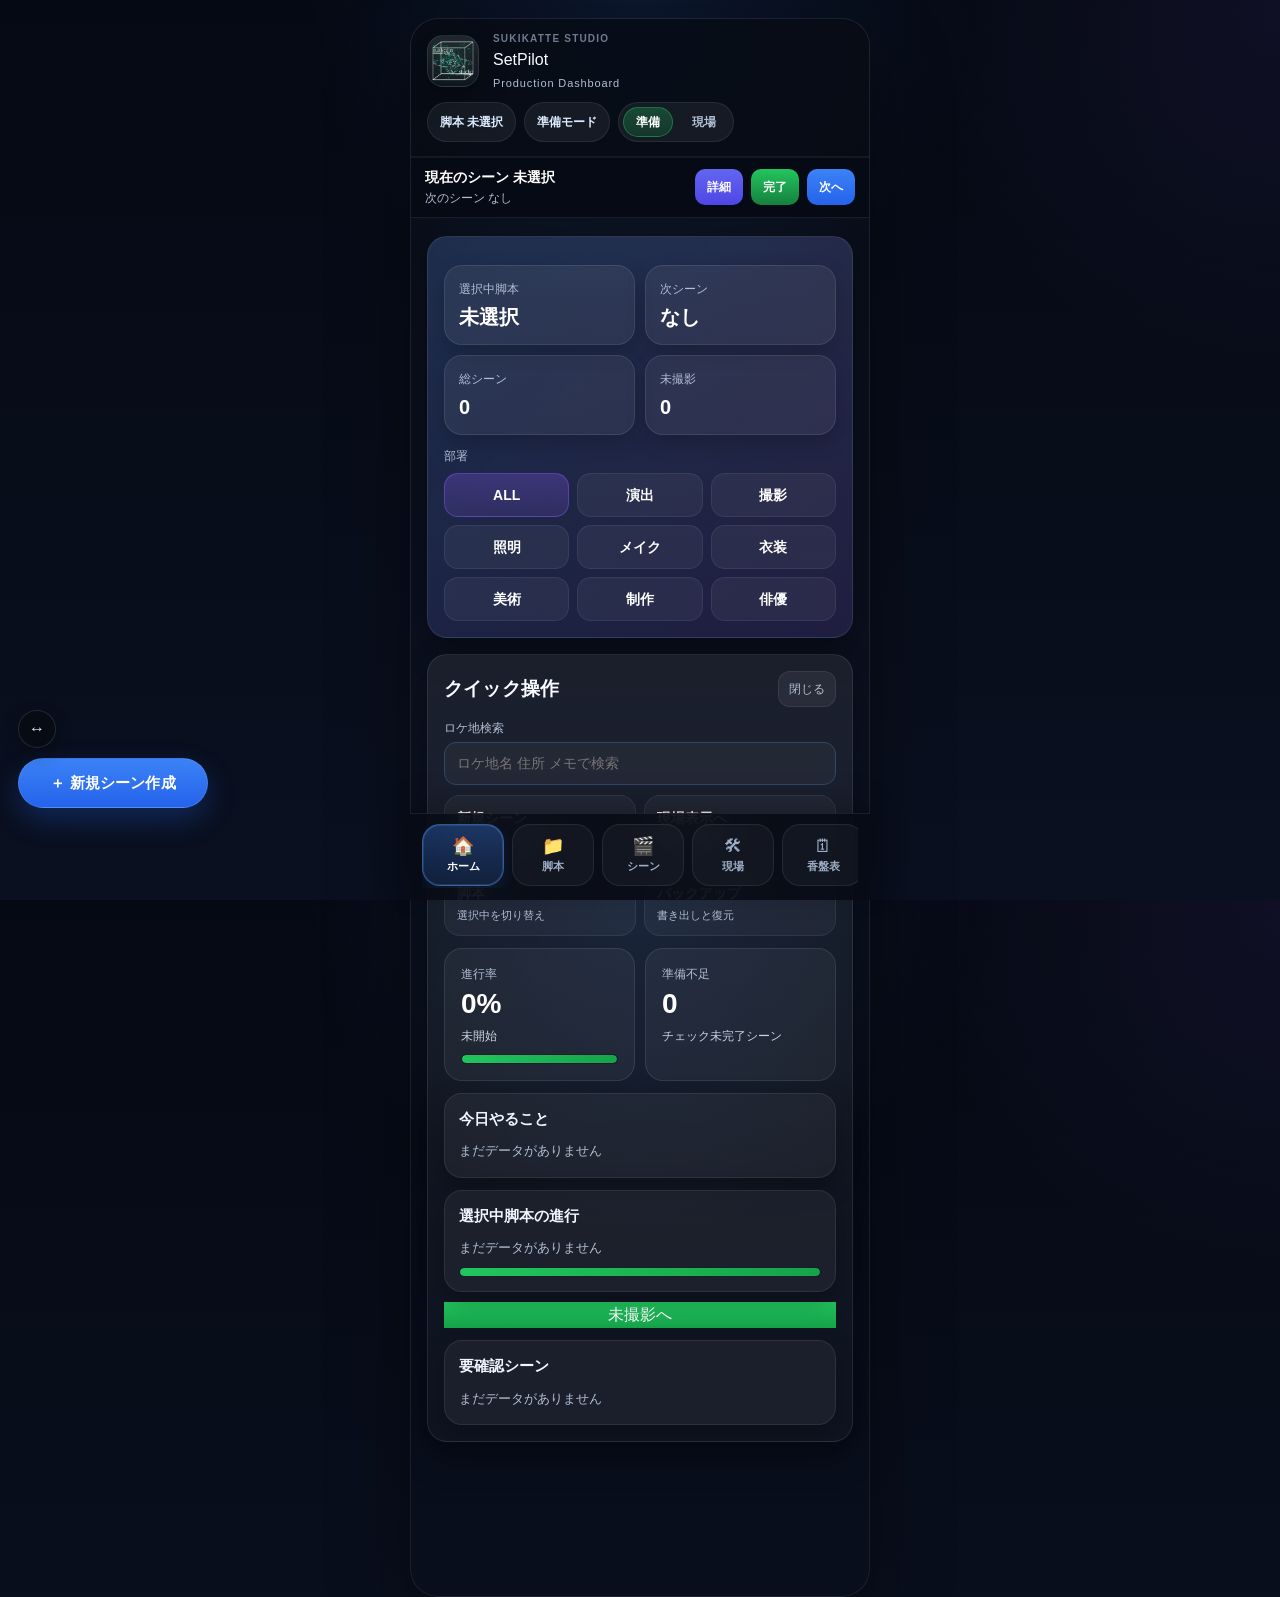
==== commit 262f8139: "Add files via upload" ====
--- a/index.html
+++ b/index.html
@@ -1225,6 +1225,47 @@
   padding:9px 10px;
 }
 
+.compact-check-list{
+  display:grid;
+  gap:8px;
+  max-height:220px;
+  overflow:auto;
+  padding-right:4px;
+}
+
+.compact-check-item{
+  display:flex;
+  align-items:center;
+  gap:8px;
+  color:var(--text);
+  font-size:13px;
+  background:rgba(255,255,255,.03);
+  border:1px solid rgba(255,255,255,.06);
+  border-radius:12px;
+  padding:8px 10px;
+}
+
+.compact-check-item input{
+  width:16px;
+  min-width:16px;
+  height:16px;
+  margin:0;
+  padding:0;
+  border-radius:999px;
+  border:1px solid #8ca0ba;
+  background:#fff;
+  appearance:auto;
+  -webkit-appearance:auto;
+  accent-color:#3b82f6;
+  flex:0 0 auto;
+  box-shadow:none;
+}
+
+.compact-check-sub{
+  color:var(--sub);
+  font-size:12px;
+}
+
 .form-block{
   margin-bottom:10px;
   padding:10px;
@@ -1351,11 +1392,21 @@
   transform:none;
 }
 .tabbar-inner{
-  display:grid;
-  grid-template-columns:repeat(5,1fr);
+  display:flex;
+  flex-wrap:nowrap;
   gap:8px;
+  overflow-x:auto;
+  overflow-y:hidden;
+  -webkit-overflow-scrolling:touch;
+  scrollbar-width:none;
+  padding-bottom:2px;
+}
+
+.tabbar-inner::-webkit-scrollbar{
+  display:none;
 }
 .tab-btn{
+  flex:0 0 82px;
   min-height:62px;
   border-radius:18px;
   background:rgba(255,255,255,.04);
@@ -1371,6 +1422,7 @@
   position:relative;
   z-index:1;
 }
+
 .tab-btn.active{
   color:#fff;
   background:linear-gradient(180deg, rgba(59,130,246,.34), rgba(59,130,246,.16));
@@ -1728,6 +1780,20 @@
   margin:8px 0 10px;
 }
 
+.scene-mode-toggle{
+  display:flex;
+  gap:8px;
+  margin-top:8px;
+}
+
+.scene-mode-toggle .segment-btn{
+  min-height:36px;
+  padding:8px 14px;
+  border-radius:12px;
+  white-space:nowrap;
+}
+
+
 .mini-btn{
   min-height:34px;
   padding:7px 10px;
@@ -2549,81 +2615,145 @@
   margin:6px 0 4px;
 }
 
-.sheet-print-day{
-  color:#b91c1c;
-  font-weight:900;
-  line-height:1;
+.sheet-print-head-side{
   text-shadow:0 1px 0 rgba(255,255,255,.46);
   display:flex;
-  flex-direction:column;
-  justify-content:flex-start;
-  padding:10px 0 6px 10px;
-  border-left:4px solid #ec7f63;
-}
-
-.sheet-print-day .num{
-  font-size:48px;
-}
-
-.sheet-print-day .sub{
-  font-size:12px;
-  color:#56657a;
-  margin-top:8px;
+  align-items:center;
+  justify-content:flex-end;
+  padding:4px 0 4px 8px;
 }
 
 .sheet-print-title{
   text-align:center;
   display:flex;
   flex-direction:column;
+  align-items:center;
   justify-content:flex-start;
-  padding-top:4px;
+  padding-top:0;
+}
+
+.sheet-print-logo{
+  width:88px;
+  height:88px;
+  border-radius:18px;
+  background:linear-gradient(180deg, #ffffff, #f3f6fa);
+  border:1px solid #d6dfeb;
+  display:flex;
+  align-items:center;
+  justify-content:center;
+  overflow:hidden;
+  margin:0 auto;
+  box-shadow:0 6px 18px rgba(31,43,68,.08);
+}
+
+.sheet-print-logo img{
+  width:78px;
+  height:78px;
+  object-fit:contain;
+  display:block;
+}
+
+.sheet-print-logo .logo-fallback{
+  color:#1f2b44;
+  font-size:40px;
+  font-weight:900;
 }
 
 .sheet-print-title h3{
-  margin:0;
-  font-size:26px;
-  line-height:1.08;
+  margin:10px 0 0;
+  font-size:25px;
+  line-height:1.12;
   color:#1f2b44;
   letter-spacing:.01em;
 }
 
+.sheet-print-title-sub{
+  margin-top:6px;
+  max-width:420px;
+  font-size:12px;
+  line-height:1.35;
+  color:#5e6f86;
+  text-align:center;
+  font-weight:800;
+}
+
 .sheet-print-title .meta{
   display:none;
 }
 
-.sheet-print-page-no{
-  margin-top:2px;
-  font-size:9px;
-  color:#738aa6;
-  text-align:center;
-}
+.sheet-print-page-no{display:none;}
 
 .sheet-print-chip-row{
   display:flex;
   justify-content:center;
   align-items:center;
-  gap:6px;
+  gap:8px;
   flex-wrap:wrap;
-  margin:2px 0 8px;
+  margin:10px 0 10px;
+}
+
+.sheet-print-chip-row-wrap{
+  display:grid;
+  grid-template-columns:102px 1fr 198px;
+  gap:10px;
+  align-items:start;
+}
+
+.sheet-print-chip-row-wrap .sheet-print-chip-row{
+  grid-column:2;
 }
 
 .sheet-print-chip{
   display:inline-flex;
   align-items:center;
   gap:4px;
-  min-height:20px;
-  padding:0 8px;
+  min-height:24px;
+  padding:0 10px;
   border-radius:999px;
   background:#f4f6f8;
   color:#4f5f77;
-  font-size:8px;
+  font-size:8.6px;
   font-weight:800;
   border:1px solid #e1e6ec;
 }
 
+.sheet-print-chip-row .sheet-print-chip:nth-child(1){
+  background:#e0f2fe;
+  border-color:#8ecdf4;
+  color:#0f4c81;
+}
+
+.sheet-print-chip-row .sheet-print-chip:nth-child(2){
+  background:#fff7d6;
+  border-color:#f0d36f;
+  color:#7a5b00;
+}
+
+.sheet-print-chip-row .sheet-print-chip:nth-child(3){
+  background:#ede9fe;
+  border-color:#b9abf5;
+  color:#4c3f91;
+}
+
+.sheet-print-chip-row .sheet-print-chip:nth-child(4){
+  background:#ffe2e2;
+  border-color:#f3a2a2;
+  color:#a13232;
+}
+
+.sheet-print-chip-row .sheet-print-chip:nth-child(5){
+  background:#dcfce7;
+  border-color:#8ed6a3;
+  color:#256246;
+}
+
+.sheet-print-alert{
+  text-align:center;
+}
+
 .sheet-print-chip b{
   color:#31435e;
-  font-size:9px;
+  font-size:10px;
 }
 
 .sheet-print-alert{
@@ -2671,8 +2801,44 @@
   border-right:1px solid #8ca0ba;
   border-bottom:1px solid #8ca0ba;
   min-height:36px;
-  padding:2px 5px;
+  padding:1px 5px;
   background:#fff;
+}
+
+.sheet-print-submeta .sheet-print-box:nth-child(1){
+  background:linear-gradient(180deg, #fff0f0, #fff9f9);
+}
+
+.sheet-print-submeta .sheet-print-box:nth-child(2){
+  background:linear-gradient(180deg, #eef6ff, #f9fbff);
+}
+
+.sheet-print-submeta .sheet-print-box:nth-child(3){
+  background:linear-gradient(180deg, #f3f0ff, #fbfaff);
+}
+
+.sheet-print-submeta .sheet-print-box:nth-child(4){
+  background:linear-gradient(180deg, #eefbf3, #fbfffc);
+}
+
+.sheet-print-submeta.staff .sheet-print-box:nth-child(1){
+  background:linear-gradient(180deg, #eaf4ff, #fbfdff);
+}
+
+.sheet-print-submeta.staff .sheet-print-box:nth-child(2){
+  background:linear-gradient(180deg, #fff1f1, #fffafa);
+}
+
+.sheet-print-submeta.staff .sheet-print-box:nth-child(3){
+  background:linear-gradient(180deg, #fff7e7, #fffdf8);
+}
+
+.sheet-print-submeta.staff .sheet-print-box:nth-child(4){
+  background:linear-gradient(180deg, #f7efff, #fdfaff);
+}
+
+.sheet-print-submeta.staff .sheet-print-box:nth-child(5){
+  background:linear-gradient(180deg, #ffeef4, #fffafd);
 }
 
 .sheet-print-box.wide{
@@ -2680,7 +2846,7 @@
 }
 
 .sheet-print-box.tall{
-  min-height:38px;
+  min-height:34px;
 }
 
 .sheet-print-box.micro{
@@ -2731,7 +2897,7 @@
 }
 
 .sheet-print-table thead th{
-  background:#f8fafc;
+  background:#eef4fb;
   color:#24344b;
   font-weight:900;
   border-top:2px solid #5f738f;
@@ -2745,11 +2911,13 @@
 
 .sheet-print-table thead tr:nth-child(2) th{
   height:16px;
+  background:#f8fbff;
 }
 
 .sheet-print-table thead tr:nth-child(3) th{
   height:148px;
   vertical-align:top;
+  background:#ffffff;
 }
 
 .sheet-print-table tbody tr:nth-child(even){
@@ -2766,19 +2934,19 @@
 }
 
 .sheet-print-table tbody tr.color-a{
-  background:#dff0ff;
+  background:#dcebfb;
 }
 
 .sheet-print-table tbody tr.color-b{
-  background:#fff4c7;
+  background:#fff3c9;
 }
 
 .sheet-print-table tbody tr.color-c{
-  background:#dff8e9;
+  background:#d9f6e4;
 }
 
 .sheet-print-table tbody tr.color-d{
-  background:#fff4c7;
+  background:#f6e9ff;
 }
 
 .sheet-print-table tbody tr.location-change td{
@@ -2854,6 +3022,23 @@
   text-align:center;
   font-weight:800;
   font-size:7px;
+  color:#1f2b44;
+}
+
+.sheet-print-table .cast-mark-chip{
+  display:inline-flex;
+  align-items:center;
+  justify-content:center;
+  min-width:14px;
+  height:14px;
+  padding:0 2px;
+  border-radius:4px;
+  background:#ffffff;
+  border:1px solid #7ea2cd;
+  color:#20456d;
+  font-size:7px;
+  font-weight:900;
+  line-height:1;
 }
 
 .sheet-print-table .vertical-head{
@@ -3079,12 +3264,29 @@
   margin:4px 0;
 }
 
-.sheet-print-page.is-compact .sheet-print-day .num{
-  font-size:35px;
-}
-
 .sheet-print-page.is-compact .sheet-print-title h3{
   font-size:22px;
+}
+
+.sheet-print-page.is-compact .sheet-print-logo{
+  width:70px;
+  height:70px;
+  border-radius:14px;
+}
+
+.sheet-print-page.is-compact .sheet-print-logo img{
+  width:62px;
+  height:62px;
+}
+
+.sheet-print-page.is-compact .sheet-print-title-sub{
+  margin-top:4px;
+  font-size:10px;
+}
+
+.sheet-print-page.is-compact .sheet-print-chip-row-wrap{
+  grid-template-columns:78px 1fr 160px;
+  gap:7px;
 }
 
 .sheet-print-page.is-compact .sheet-print-title .meta,
@@ -3325,7 +3527,9 @@
     min-height:58px;
     border-radius:16px;
     padding:8px 4px;
-  }
+    flex-basis:78px;
+  }
+
 }
 
 @media print{
@@ -3655,7 +3859,7 @@
     </div>
   </div>
 </section>
-</div>
+    </div>
 
     <div id="tabProject" class="tab-panel">
       <section class="card" id="projectCreateSection">
@@ -3674,7 +3878,7 @@
 
   <div class="field" style="margin-top:10px;">
     <label for="projectDirector">監督名</label>
-    <input id="projectDirector" placeholder="例：菅原昌規">
+    <input id="projectDirector" value="菅原昌規" placeholder="例：菅原昌規">
   </div>
 
   <div class="field">
@@ -3685,6 +3889,11 @@
   <div class="field">
     <label for="projectMemo">脚本メモ</label>
     <textarea id="projectMemo" placeholder="例：短編 2日撮影 夜シーン多め"></textarea>
+  </div>
+
+  <div class="field">
+    <label>出演候補</label>
+    <div id="projectActorPicker" class="compact-check-list">俳優一覧から選べます</div>
   </div>
 </details>
 
@@ -3708,68 +3917,9 @@
           <div id="projectList"></div>
         </div>
       </section>
-
-      <section class="card" id="locationMasterSection">
-        <div class="card-title-row">
-          <h2 class="card-title">ロケ地マスタ</h2>
-          <button type="button" class="section-toggle" data-toggle-card="locationMasterSection">閉じる</button>
-        </div>
-        <div class="card-body">
-          <div class="field">
-            <label for="locationName">ロケ地名</label>
-            <input id="locationName" placeholder="例：居酒屋かつら">
-          </div>
-
-          <div class="field">
-            <label for="locationAddress">住所</label>
-            <input id="locationAddress" placeholder="例：東京都渋谷区○○1-2-3">
-          </div>
-
-          <div class="two-col">
-            <div class="field">
-              <label for="locationPhone">電話番号</label>
-              <input id="locationPhone" placeholder="03-1234-5678">
-            </div>
-            <div class="field">
-              <label for="locationMapUrl">GoogleマップURL</label>
-              <input id="locationMapUrl" placeholder="https://maps.google.com/...">
-            </div>
-          </div>
-
-          <div class="field">
-            <label for="locationPermitMemo">ロケ許可メモ</label>
-            <textarea id="locationPermitMemo" placeholder="例：店長確認済み 申請書送付済み"></textarea>
-          </div>
-
-          <div class="field">
-            <label for="locationParkingMemo">駐車場メモ</label>
-            <textarea id="locationParkingMemo" placeholder="例：近隣コインPあり 店前2台まで"></textarea>
-          </div>
-
-          <div class="field">
-            <label for="locationPowerMemo">電源メモ</label>
-            <textarea id="locationPowerMemo" placeholder="例：店内コンセント使用可 延長コード必要"></textarea>
-          </div>
-
-          <div class="field">
-            <label for="locationToiletMemo">トイレメモ</label>
-            <textarea id="locationToiletMemo" placeholder="例：店内あり 共用部のみ"></textarea>
-          </div>
-
-          <div class="field">
-            <label for="locationRainMemo">雨天時メモ</label>
-            <textarea id="locationRainMemo" placeholder="例：雨天時は店内寄りで対応"></textarea>
-          </div>
-
-          <div class="button-row">
-            <button type="button" id="saveLocationBtn" class="primary-btn">ロケ地保存</button>
-            <button type="button" id="clearLocationBtn" class="secondary-btn">クリア</button>
-          </div>
-
-          <div id="locationList"></div>
-        </div>
-      </section>
-
+    </div>
+
+    <div id="tabMaster" class="tab-panel">
       <section class="card" id="actorMasterSection">
         <div class="card-title-row">
           <h2 class="card-title">俳優一覧</h2>
@@ -3804,6 +3954,67 @@
         </div>
       </section>
 
+      <section class="card" id="locationMasterSection">
+        <div class="card-title-row">
+          <h2 class="card-title">ロケ地マスタ</h2>
+          <button type="button" class="section-toggle" data-toggle-card="locationMasterSection">閉じる</button>
+        </div>
+        <div class="card-body">
+          <div class="field">
+            <label for="locationName">ロケ地名</label>
+            <input id="locationName" placeholder="例：居酒屋かつら">
+          </div>
+
+          <div class="field">
+            <label for="locationAddress">住所</label>
+            <input id="locationAddress" placeholder="例：東京都渋谷区○○1-2-3">
+          </div>
+
+          <div class="two-col">
+            <div class="field">
+              <label for="locationPhone">電話番号</label>
+              <input id="locationPhone" placeholder="03-1234-5678">
+            </div>
+            <div class="field">
+              <label for="locationMapUrl">GoogleマップURL</label>
+              <input id="locationMapUrl" placeholder="https://maps.google.com/...">
+            </div>
+          </div>
+
+          <div class="field">
+            <label for="locationPermitMemo">ロケ許可メモ</label>
+            <textarea id="locationPermitMemo" placeholder="例：店長確認済み 申請書送付済み"></textarea>
+          </div>
+
+          <div class="field">
+            <label for="locationParkingMemo">駐車場メモ</label>
+            <textarea id="locationParkingMemo" placeholder="例：近隣コインPあり 店前2台まで"></textarea>
+          </div>
+
+          <div class="field">
+            <label for="locationPowerMemo">電源メモ</label>
+            <textarea id="locationPowerMemo" placeholder="例：店内コンセント使用可 延長コード必要"></textarea>
+          </div>
+
+          <div class="field">
+            <label for="locationToiletMemo">トイレメモ</label>
+            <textarea id="locationToiletMemo" placeholder="例：店内あり 共用部のみ"></textarea>
+          </div>
+
+          <div class="field">
+            <label for="locationRainMemo">雨天時メモ</label>
+            <textarea id="locationRainMemo" placeholder="例：雨天時は店内寄りで対応"></textarea>
+          </div>
+
+          <div class="button-row">
+            <button type="button" id="saveLocationBtn" class="primary-btn">ロケ地保存</button>
+            <button type="button" id="clearLocationBtn" class="secondary-btn">クリア</button>
+          </div>
+
+          <div id="locationList"></div>
+        </div>
+      </section>
+
       <section class="card" id="propMasterSection">
         <div class="card-title-row">
           <h2 class="card-title">小道具マスタ</h2>
@@ -3865,17 +4076,21 @@
       <button type="button" id="saveSceneDraftBtn" class="mini-btn">今すぐ下書き保存</button>
       <button type="button" id="duplicatePrevSceneBtn" class="mini-btn">前シーン流用</button>
       <button type="button" id="copySceneSummaryBtn" class="mini-btn">要点コピー</button>
-      <button type="button" id="fillNextMissingSceneBtn" class="mini-btn">次の欠番を入れる</button>
     </div>
     <div class="field">
-      <label class="scene-check-item"><input type="checkbox" id="sceneContinuousMode"> 連続入力モード 保存後に次のシーンへ進む</label>
+      <label>連続入力モード</label>
+      <div class="scene-mode-toggle">
+        <button type="button" id="sceneContinuousOffBtn" class="segment-btn">OFF</button>
+        <button type="button" id="sceneContinuousOnBtn" class="segment-btn">ON 保存後に次へ</button>
+      </div>
+      <input id="sceneContinuousMode" type="checkbox" class="hidden" aria-hidden="true" tabindex="-1">
     </div>
     <div id="sceneDraftStatus" class="scene-draft-status is-empty">下書きはまだありません</div>
 
     <div class="two-col">
       <div class="field">
         <label for="sceneNo">シーン番号</label>
-        <input id="sceneNo" placeholder="例：1">
+        <input id="sceneNo" type="number" inputmode="numeric" min="1" step="1" placeholder="例：1">
       </div>
 
       <div class="field">
@@ -4051,7 +4266,7 @@
 
     <div class="field">
       <div class="scene-check-grid">
-        <label class="scene-check-item"><input type="checkbox" id="sceneCheckSchedule"> 香盤確認</label>
+        <label class="scene-check-item"><input type="checkbox" id="sceneCheckSchedule"> 香盤表確認</label>
         <label class="scene-check-item"><input type="checkbox" id="sceneCheckProp"> 小道具OK</label>
         <label class="scene-check-item"><input type="checkbox" id="sceneCheckCast"> 出演者OK</label>
         <label class="scene-check-item"><input type="checkbox" id="sceneCheckCostume"> 衣装メイクOK</label>
@@ -4128,11 +4343,8 @@
           <div class="button-row" style="margin-bottom:10px;">
             <button type="button" id="importScenesCsvBtn" class="primary-btn">CSVでシーン取込</button>
             <button type="button" id="copyScenesCsvTemplateBtn" class="secondary-btn">CSV見本コピー</button>
-            <button type="button" id="generateMissingScenesBtn" class="select-btn">未登録を仮作成</button>
-            <button type="button" id="deletePlaceholderScenesBtn" class="danger-btn">仮シーン一括削除</button>
           </div>
           <input type="file" id="importScenesCsvInput" accept=".csv,text/csv" class="hidden">
-          <div id="missingSceneInsightBox" class="summary-box missing-scene-box">脚本を選ぶと欠番や未登録が表示されます</div>
           <div class="scene-manage-grid">
             <div class="field">
               <label for="sceneListTypeFilter">シーン表示</label>
@@ -4143,7 +4355,6 @@
               </select>
             </div>
           </div>
-          <div id="missingSceneChecklistBox" class="summary-box missing-checklist-box">欠番チェックリストはここに表示されます</div>
           <div id="sceneList"></div>
         </div>
       </section>
@@ -4151,20 +4362,20 @@
 
    <div id="tabTool" class="tab-panel">
 
-  <div id="tabCallsheet" class="tab-panel">
+  <div id="tabCallsheet" class="hidden">
     <section class="card" id="callSheetSection">
       <div class="card-title-row">
-        <h2 class="card-title">香盤</h2>
+        <h2 class="card-title">香盤表</h2>
         <button type="button" class="section-toggle" data-toggle-card="callSheetSection">閉じる</button>
       </div>
       <div class="card-body">
         <div class="field">
-          <label for="existingCallSheetSelect">既存香盤を開く</label>
+          <label for="existingCallSheetSelect">既存香盤表を開く</label>
           <select id="existingCallSheetSelect"></select>
         </div>
 
         <div class="button-row" style="margin-bottom:10px;">
-          <button type="button" id="openSelectedCallSheetBtn" class="detail-btn">選択した香盤を開く</button>
+          <button type="button" id="openSelectedCallSheetBtn" class="detail-btn">選択した香盤表を開く</button>
           <button type="button" id="openLatestCallSheetBtn" class="secondary-btn">最新を開く</button>
         </div>
 
@@ -4176,7 +4387,7 @@
         </div>
 
         <div class="field" style="margin-top:10px;">
-          <label for="callSheetFormatSelect">香盤の種類</label>
+          <label for="callSheetFormatSelect">香盤表の種類</label>
           <select id="callSheetFormatSelect">
             <option value="film">映画</option>
             <option value="short_drama">ショートドラマ</option>
@@ -4184,21 +4395,21 @@
         </div>
 
         <div class="field" style="margin-top:10px;">
-          <label>香盤に入れる脚本</label>
+          <label>香盤表に入れる脚本</label>
           <input id="callSheetProjectSearch" placeholder="脚本名で検索">
           <div id="callSheetProjectSelected" class="call-sheet-project-selected"></div>
           <div id="callSheetProjectPicker" class="call-sheet-project-picker"></div>
         </div>
 
         <div class="button-row" style="margin-top:10px;">
-          <button type="button" id="createCallSheetBtn" class="primary-btn">＋ 香盤を作成</button>
+          <button type="button" id="createCallSheetBtn" class="primary-btn">＋ 香盤表を作成</button>
         </div>
       </div>
     </section>
 
     <section class="card hidden" id="callSheetDetailSection">
       <div class="card-title-row">
-        <h2 id="callSheetDetailTitle" class="card-title">香盤詳細</h2>
+        <h2 id="callSheetDetailTitle" class="card-title">香盤表詳細</h2>
         <button type="button" class="section-toggle" data-toggle-card="callSheetDetailSection">閉じる</button>
       </div>
       <div class="card-body" id="callSheetDetail"></div>
@@ -4403,7 +4614,12 @@
 
     <button type="button" class="tab-btn" data-tab="callsheet">
       <div class="tab-icon">🗓</div>
-      <div class="tab-label">香盤</div>
+      <div class="tab-label">香盤表</div>
+    </button>
+
+    <button type="button" class="tab-btn" data-tab="master">
+      <div class="tab-icon">🗂</div>
+      <div class="tab-label">マスタ</div>
     </button>
   </div>
 </nav>
@@ -4473,6 +4689,8 @@
   let callSheetFocusLiveMode = localStorage.getItem(CALLSHEET_FOCUS_LIVE_KEY) === "true";
   let callSheetSelectedProjectIds = [];
   let callSheetProjectSearchText = "";
+  let projectDirectorManuallyCleared = false;
+  let currentProjectActorIds = [];
   let currentSceneActorIds = [];
   let currentScenePropIds = [];
 
@@ -4516,6 +4734,7 @@
   const projectDirector = $("projectDirector");
   const projectPlannedSceneCount = $("projectPlannedSceneCount");
   const projectMemo = $("projectMemo");
+  const projectActorPicker = $("projectActorPicker");
   const currentProjectLabel = $("currentProjectLabel");
   const projectList = $("projectList");
 
@@ -4551,8 +4770,9 @@
   const restoreSceneDraftBtn = $("restoreSceneDraftBtn");
   const duplicatePrevSceneBtn = $("duplicatePrevSceneBtn");
   const copySceneSummaryBtn = $("copySceneSummaryBtn");
-  const fillNextMissingSceneBtn = $("fillNextMissingSceneBtn");
   const sceneContinuousMode = $("sceneContinuousMode");
+  const sceneContinuousOffBtn = $("sceneContinuousOffBtn");
+  const sceneContinuousOnBtn = $("sceneContinuousOnBtn");
   const sceneLocationSelect = $("sceneLocationSelect");
   const sceneActorSelect = $("sceneActorSelect");
   const scenePropSelect = $("scenePropSelect");
@@ -4596,7 +4816,6 @@
   const clearAllSceneChecksBtn = $("clearAllSceneChecksBtn");
   const sceneList = $("sceneList");
   const sceneListTypeFilter = $("sceneListTypeFilter");
-  const missingSceneChecklistBox = $("missingSceneChecklistBox");
   const sceneProjectLinkBox = $("sceneProjectLinkBox");
 
   const projectCreateSection = $("projectCreateSection");
@@ -4648,6 +4867,7 @@
   const fabPositionBtn = $("fabPositionBtn");
   const tabHome = $("tabHome");
   const tabProject = $("tabProject");
+  const tabMaster = $("tabMaster");
   const tabScene = $("tabScene");
   const tabTool = $("tabTool");
   const tabCallsheet = $("tabCallsheet");
@@ -4665,9 +4885,6 @@
   const importScenesCsvBtn = $("importScenesCsvBtn");
   const importScenesCsvInput = $("importScenesCsvInput");
   const copyScenesCsvTemplateBtn = $("copyScenesCsvTemplateBtn");
-  const generateMissingScenesBtn = $("generateMissingScenesBtn");
-  const deletePlaceholderScenesBtn = $("deletePlaceholderScenesBtn");
-  const missingSceneInsightBox = $("missingSceneInsightBox");
 
   const timerDisplay = $("timerDisplay");
   const timerStartBtn = $("timerStartBtn");
@@ -4778,24 +4995,36 @@
   function normalizeProject(project){
     return {
       ...project,
-      plannedSceneCount: Math.max(0, Number(project?.plannedSceneCount) || 0)
+      plannedSceneCount: Math.max(0, Number(project?.plannedSceneCount) || 0),
+      actorIds: Array.isArray(project?.actorIds)
+        ? project.actorIds.map(value => String(value || "").trim()).filter(Boolean)
+        : []
     };
   }
 
   function normalizeCallSheetSettings(settings){
+    const producerName = String(settings?.producerName || "");
+    const cdName = String(settings?.cdName || "");
+    const fdName = String(settings?.fdName || "");
+    const cameraName = String(settings?.cameraName || settings?.directionChiefName || "");
+    const soundName = String(settings?.soundName || settings?.technicalChiefName || "");
+    const artPropsName = String(settings?.artPropsName || settings?.cameraChiefName || settings?.artChiefName || "");
+
     return {
       weather: String(settings?.weather || ""),
       weatherLabel: String(settings?.weatherLabel || ""),
+      projectDisplayName: String(settings?.projectDisplayName || ""),
       base: String(settings?.base || ""),
       transport: String(settings?.transport || ""),
-      producerName: String(settings?.producerName || ""),
-      cdName: String(settings?.cdName || ""),
-      fdName: String(settings?.fdName || ""),
+      producerName: !producerName || producerName === "-" ? "Sukikatte Studio" : producerName,
+      cdName: cdName === "藤咲恭平" ? "菅原昌規" : (cdName || ""),
+      fdName: fdName === "安井真一" ? "-" : (fdName || ""),
       sxName: String(settings?.sxName || ""),
-      directionChiefName: String(settings?.directionChiefName || ""),
-      technicalChiefName: String(settings?.technicalChiefName || ""),
-      artChiefName: String(settings?.artChiefName || ""),
-      hairMakeChiefName: String(settings?.hairMakeChiefName || ""),
+      cameraName: cameraName === "菅原昌彬" ? "-" : cameraName,
+      soundName: soundName === "大門響規" ? "野々下輝一" : soundName,
+      artPropsName: !artPropsName || artPropsName === "-" ? "岡本尚子" : artPropsName,
+      costumeName: String(settings?.costumeName || settings?.hairMakeChiefName || ""),
+      hairMakeName: String(settings?.hairMakeName || settings?.hairMakeChiefName || ""),
       roleColumnsText: String(settings?.roleColumnsText || ""),
       unitName: String(settings?.unitName || ""),
       assistantDirector: String(settings?.assistantDirector || ""),
@@ -4933,7 +5162,7 @@
   const isCallsheet = tabName === "callsheet";
 
   if(tabCallsheet){
-    tabCallsheet.classList.toggle("active", isCallsheet);
+    tabCallsheet.classList.toggle("hidden", !isCallsheet);
   }
 
   if(fieldControlSection){
@@ -4955,6 +5184,7 @@
   const panels = {
     home: tabHome,
     project: tabProject,
+    master: tabMaster,
     scene: tabScene,
     tool: tabTool
   };
@@ -4972,7 +5202,7 @@
     return;
   }
 
-  const order = ["home","project","scene","tool"];
+  const order = ["home","project","scene","tool","master"];
   const currentIndex = order.indexOf(currentTabName === "callsheet" ? "tool" : currentTabName);
   const nextIndex = order.indexOf(panelName);
   const isForward = nextIndex > currentIndex;
@@ -4983,7 +5213,7 @@
   });
 
   if(tabCallsheet){
-    tabCallsheet.classList.remove("active", "exit-left", "exit-right");
+    tabCallsheet.classList.remove("exit-left", "exit-right");
   }
 
   if(currentPanel){
@@ -5000,8 +5230,13 @@
   updateToolSubTab(tabName);
 
   if(tabName === "project"){
-  renderProjects();
-}
+    renderProjects();
+  }
+  if(tabName === "master"){
+    renderActors();
+    renderLocations();
+    renderProps();
+  }
 }
 
   function saveProjects(){ localStorage.setItem(PROJECT_KEY, JSON.stringify(projects)); }
@@ -5115,6 +5350,7 @@
         renderLocations();
         renderLocationSelect();
         renderActors();
+        renderProjectActorPicker();
         renderActorSelect();
         renderProps();
         renderPropSelect();
@@ -5215,28 +5451,11 @@
   }
 
   function getProjectMissingSceneNos(projectId){
-    const numericSceneNos = getProjectNumericSceneNos(projectId);
-    const plannedCount = getProjectPlannedSceneCount(projectId);
-    const maxExisting = numericSceneNos.length ? numericSceneNos[numericSceneNos.length - 1] : 0;
-    const maxSceneNo = plannedCount > 0 ? plannedCount : maxExisting;
-    if(maxSceneNo === 0) return [];
-
-    const existing = new Set(numericSceneNos);
-    const missing = [];
-
-    for(let i = 1; i <= maxSceneNo; i += 1){
-      if(!existing.has(i)){
-        missing.push(i);
-      }
-    }
-
-    return missing;
+    return [];
   }
 
   function getProjectUnregisteredCount(projectId){
-    const plannedCount = getProjectPlannedSceneCount(projectId);
-    if(plannedCount <= 0) return 0;
-    return Math.max(0, plannedCount - getProjectScenes(projectId).length);
+    return 0;
   }
 
   function getSceneListTypeFilterValue(){
@@ -5286,12 +5505,11 @@
     const project = projects.find(item => item.id === activeProjectId);
     const projectScenes = activeProjectId ? getProjectScenes(activeProjectId) : [];
     const plannedCount = activeProjectId ? getProjectPlannedSceneCount(activeProjectId) : 0;
-    const missingNos = activeProjectId ? getProjectMissingSceneNos(activeProjectId) : [];
     const remainingCount = projectScenes.filter(scene => !scene.shotDone).length;
 
     const content = project
       ? `
-        <div>${escapeHtml(project.title)} / 登録 ${projectScenes.length}${plannedCount ? ` / 脚本全体 ${plannedCount}` : ""} / 未撮影 ${remainingCount}${missingNos.length ? ` / 欠番 ${escapeHtml(missingNos.slice(0, 6).join(", "))}${missingNos.length > 6 ? " ..." : ""}` : ""}</div>
+        <div>${escapeHtml(project.title)} / 登録 ${projectScenes.length}${plannedCount ? ` / 脚本全体 ${plannedCount}` : ""} / 未撮影 ${remainingCount}</div>
         <div class="button-row" style="margin-top:8px;">
           <button type="button" class="secondary-btn" data-link-go-project="${project.id}">脚本へ</button>
           <button type="button" class="select-btn" data-link-go-scene="${project.id}">シーンへ</button>
@@ -5332,234 +5550,9 @@
     });
   }
 
-  function openSceneFormForSceneNo(projectId, sceneNoValue){
-    if(!projectId) return;
-
-    syncActiveProject(projectId);
-    updateSceneCountSummary();
-
-    switchTab("scene");
-    clearSceneForm();
-    sceneFormSection.classList.remove("hidden");
-    setSectionCollapsed("sceneFormSection", false);
-
-    if(sceneProjectSelect) sceneProjectSelect.value = projectId;
-    if(sceneNo) sceneNo.value = String(sceneNoValue || "");
-    if(sceneOrder) sceneOrder.value = getNextSceneOrderCandidate();
-
-    updateSceneCountSummary();
-    updateOpenSceneButton();
-    saveSceneDraft();
-    setTimeout(() => {
-      if(sceneTitle) sceneTitle.focus();
-      window.scrollTo({ top: sceneFormSection.offsetTop - 20, behavior: "smooth" });
-    }, 50);
-  }
-
-  function fillNextMissingSceneNo(){
-    const projectId = sceneProjectSelect?.value || activeProjectId;
-    if(!projectId){
-      showToast("先に脚本を選択してください");
-      return;
-    }
-
-    const missingNos = getProjectMissingSceneNos(projectId);
-    if(missingNos.length === 0){
-      showToast("欠番シーン番号はありません");
-      return;
-    }
-
-    openSceneFormForSceneNo(projectId, missingNos[0]);
-    showToast(`欠番シーン ${missingNos[0]} を入力欄に入れました`);
-  }
-
-  function generatePlaceholderScenesForMissing(projectId = activeProjectId, specificNos = null){
-    if(!projectId){
-      showToast("先に脚本を選択してください");
-      return;
-    }
-
-    const missingNos = Array.isArray(specificNos) && specificNos.length > 0
-      ? specificNos.map(value => Number(value)).filter(value => Number.isFinite(value) && value > 0)
-      : getProjectMissingSceneNos(projectId);
-    if(missingNos.length === 0){
-      showToast("未登録シーンはありません");
-      return;
-    }
-
-    const targetNos = missingNos.slice(0, 50);
-    const sameProjectScenes = getSortedProjectScenes(projectId);
-    let nextOrder = sameProjectScenes.reduce((max, scene) => Math.max(max, Number(scene.order) || 0), 0);
-
-    targetNos.forEach(noValue => {
-      nextOrder += 1;
-      scenes.push(normalizeScene({
-        id: uid("scene"),
-        projectId,
-        no: String(noValue),
-        order: nextOrder,
-        title: `シーン ${noValue}`,
-        label: "",
-        cast: "",
-        locationId: "",
-        location: "",
-        address: "",
-        phone: "",
-        mapUrl: "",
-        permitMemo: "",
-        parkingMemo: "",
-        powerMemo: "",
-        toiletMemo: "",
-        rainMemo: "",
-        prop: "",
-        memo: "",
-        directionNote: "",
-        cameraNote: "",
-        lightNote: "",
-        makeNote: "",
-        costumeNote: "",
-        artNote: "",
-        productionNote: "",
-        actorNote: "",
-        isPlaceholder: true,
-        cuts: [],
-        checks: {},
-        shotDone: false
-      }));
-    });
-
-    saveScenes();
-    renderProjects();
-    renderProjectSelect();
-    renderFieldProjectFilter();
-    renderScenes();
-    renderDebug();
-    renderHomeDashboard();
-    updateSceneCountSummary();
-    showToast(`${targetNos.length}件の仮シーンを作成しました`);
-  }
-
-  function deletePlaceholderScenes(projectId = activeProjectId){
-    if(!projectId){
-      showToast("先に脚本を選択してください");
-      return;
-    }
-
-    const placeholderScenes = scenes.filter(scene => scene.projectId === projectId && scene.isPlaceholder);
-    if(placeholderScenes.length === 0){
-      showToast("削除できる仮シーンはありません");
-      return;
-    }
-
-    if(!confirm(`${placeholderScenes.length}件の仮シーンを削除しますか？`)) return;
-
-    const idsToDelete = new Set(placeholderScenes.map(scene => scene.id));
-    scenes = scenes.filter(scene => !idsToDelete.has(scene.id));
-    normalizeProjectSceneOrders(projectId);
-    saveScenes();
-    renderProjects();
-    renderScenes();
-    renderDebug();
-    renderHomeDashboard();
-    renderMissingSceneInsights();
-    renderMissingSceneChecklist();
-    renderProjectLinkBoxes();
-    updateSceneCountSummary();
-    showToast(`${placeholderScenes.length}件の仮シーンを削除しました`);
-  }
-
-  function renderMissingSceneInsights(){
-    if(!missingSceneInsightBox){
-      return;
-    }
-
-    if(!activeProjectId){
-      missingSceneInsightBox.textContent = "脚本を選ぶと欠番や未登録が表示されます";
-      return;
-    }
-
-    const project = projects.find(item => item.id === activeProjectId);
-    if(!project){
-      missingSceneInsightBox.textContent = "脚本を選ぶと欠番や未登録が表示されます";
-      return;
-    }
-
-    const missingNos = getProjectMissingSceneNos(activeProjectId);
-    const unregisteredCount = getProjectUnregisteredCount(activeProjectId);
-
-    if(missingNos.length === 0){
-      missingSceneInsightBox.innerHTML = `${escapeHtml(project.title)} は欠番なし${unregisteredCount > 0 ? ` / 未登録 ${unregisteredCount}` : ""}`;
-      return;
-    }
-
-    missingSceneInsightBox.innerHTML = `
-      <div>${escapeHtml(project.title)} の欠番 ${missingNos.length}件${unregisteredCount > 0 ? ` / 未登録 ${unregisteredCount}` : ""}</div>
-      <div class="missing-scene-chip-row">
-        ${missingNos.slice(0, 20).map(noValue => `
-          <button type="button" class="missing-scene-chip" data-missing-scene-open="${noValue}">
-            シーン ${escapeHtml(noValue)}
-          </button>
-        `).join("")}
-      </div>
-    `;
-
-    missingSceneInsightBox.querySelectorAll("[data-missing-scene-open]").forEach(btn => {
-      btn.addEventListener("click", () => {
-        openSceneFormForSceneNo(activeProjectId, btn.getAttribute("data-missing-scene-open"));
-      });
-    });
-  }
-
-  function renderMissingSceneChecklist(){
-    if(!missingSceneChecklistBox){
-      return;
-    }
-
-    if(!activeProjectId){
-      missingSceneChecklistBox.textContent = "脚本を選ぶと欠番チェックリストが表示されます";
-      return;
-    }
-
-    const project = projects.find(item => item.id === activeProjectId);
-    if(!project){
-      missingSceneChecklistBox.textContent = "脚本を選ぶと欠番チェックリストが表示されます";
-      return;
-    }
-
-    const missingNos = getProjectMissingSceneNos(activeProjectId);
-    if(missingNos.length === 0){
-      missingSceneChecklistBox.textContent = `${project.title} の欠番はありません`;
-      return;
-    }
-
-    missingSceneChecklistBox.innerHTML = `
-      <div>${escapeHtml(project.title)} の欠番チェックリスト</div>
-      ${missingNos.slice(0, 30).map(noValue => `
-        <div class="missing-checklist-row">
-          <div>
-            <div>シーン ${escapeHtml(noValue)}</div>
-            <div class="missing-checklist-meta">未登録</div>
-          </div>
-          <div class="button-row" style="min-width:180px;">
-            <button type="button" class="select-btn" data-missing-check-open="${noValue}">入力する</button>
-            <button type="button" class="secondary-btn" data-missing-check-placeholder="${noValue}">仮作成</button>
-          </div>
-        </div>
-      `).join("")}
-    `;
-
-    missingSceneChecklistBox.querySelectorAll("[data-missing-check-open]").forEach(btn => {
-      btn.addEventListener("click", () => {
-        openSceneFormForSceneNo(activeProjectId, btn.getAttribute("data-missing-check-open"));
-      });
-    });
-
-    missingSceneChecklistBox.querySelectorAll("[data-missing-check-placeholder]").forEach(btn => {
-      btn.addEventListener("click", () => {
-        generatePlaceholderScenesForMissing(activeProjectId, [btn.getAttribute("data-missing-check-placeholder")]);
-      });
-    });
-  }
+  function renderMissingSceneInsights(){}
+
+  function renderMissingSceneChecklist(){}
 
   function getSceneLocationGroupKey(scene){
     const value = String(scene.location || "").trim();
@@ -5648,13 +5641,13 @@
     projectListSection.classList.toggle("hidden", !(showAll || currentDept === "direction"));
   }
   if(locationMasterSection){
-    locationMasterSection.classList.toggle("hidden", !(showAll || currentDept === "production"));
+    locationMasterSection.classList.remove("hidden");
   }
   if(actorMasterSection){
-    actorMasterSection.classList.toggle("hidden", !(showAll || currentDept === "actor"));
+    actorMasterSection.classList.remove("hidden");
   }
   if(propMasterSection){
-    propMasterSection.classList.toggle("hidden", !(showAll || currentDept === "production" || currentDept === "art"));
+    propMasterSection.classList.remove("hidden");
   }
   if(sceneFormSection){
     sceneFormSection.classList.toggle(
@@ -5773,8 +5766,56 @@
     projectFormTitle.textContent = "プロジェクト作成";
     projectTitle.value = "";
     projectDirector.value = "";
+    projectDirectorManuallyCleared = true;
     if(projectPlannedSceneCount) projectPlannedSceneCount.value = "";
     projectMemo.value = "";
+    currentProjectActorIds = [];
+    renderProjectActorPicker();
+  }
+
+  function renderProjectActorPicker(){
+    if(!projectActorPicker) return;
+
+    if(actors.length === 0){
+      projectActorPicker.innerHTML = `<div class="empty-text">先に俳優一覧を登録してください</div>`;
+      return;
+    }
+
+    const linkedSceneCountByActorId = new Map();
+    scenes.forEach(scene => {
+      const ids = Array.isArray(scene.actorIds) ? scene.actorIds : [];
+      ids.forEach(actorId => {
+        linkedSceneCountByActorId.set(actorId, (linkedSceneCountByActorId.get(actorId) || 0) + 1);
+      });
+    });
+
+    const sorted = [...actors].sort((a, b) => a.name.localeCompare(b.name, "ja"));
+    projectActorPicker.innerHTML = sorted.map(actor => {
+      const checked = currentProjectActorIds.includes(actor.id) ? "checked" : "";
+      const linkedCount = linkedSceneCountByActorId.get(actor.id) || 0;
+      return '<label class="compact-check-item">' +
+        '<input type="checkbox" value="' + escapeHtml(actor.id) + '" ' + checked + '>' +
+        '<span>' +
+          '<span>' + escapeHtml(actor.name) + '</span>' +
+          '<span class="compact-check-sub">出演シーン ' + linkedCount + '</span>' +
+        '</span>' +
+      '</label>';
+    }).join("");
+
+    projectActorPicker.querySelectorAll("input[type='checkbox']").forEach(input => {
+      input.addEventListener("change", () => {
+        currentProjectActorIds = Array.from(projectActorPicker.querySelectorAll("input[type='checkbox']:checked"))
+          .map(checkbox => checkbox.value)
+          .filter(Boolean);
+      });
+    });
+  }
+
+  function ensureDefaultProjectDirector(force = false){
+    if(!projectDirector) return;
+    if(force || (!projectDirectorManuallyCleared && !String(projectDirector.value || "").trim())){
+      projectDirector.value = "菅原昌規";
+    }
   }
 
   function clearLocationForm(){
@@ -5823,6 +5864,12 @@
     if(sceneContinuousMode){
       sceneContinuousMode.checked = continuousSceneMode;
     }
+    if(sceneContinuousOffBtn){
+      sceneContinuousOffBtn.className = continuousSceneMode ? "segment-btn" : "segment-btn active-prep";
+    }
+    if(sceneContinuousOnBtn){
+      sceneContinuousOnBtn.className = continuousSceneMode ? "segment-btn active-field" : "segment-btn";
+    }
   }
 
   function setFieldLockActiveProjectMode(enabled){
@@ -5837,11 +5884,6 @@
   }
 
   function getNextSuggestedSceneNo(projectId){
-    const missingNos = getProjectMissingSceneNos(projectId);
-    if(missingNos.length > 0){
-      return String(missingNos[0]);
-    }
-
     const numericSceneNos = getProjectNumericSceneNos(projectId);
     const maxSceneNo = numericSceneNos.length ? numericSceneNos[numericSceneNos.length - 1] : 0;
     return String(maxSceneNo + 1 || 1);
@@ -6115,9 +6157,6 @@
     const projectScenes = scenes.filter(scene => scene.projectId === projectId);
     const totalCount = projectScenes.length;
     const plannedCount = getProjectPlannedSceneCount(projectId);
-    const unregisteredCount = getProjectUnregisteredCount(projectId);
-    const missingNos = getProjectMissingSceneNos(projectId);
-
     const numericSceneNos = projectScenes
       .map(scene => String(scene.no || "").trim())
       .filter(value => /^\d+$/.test(value))
@@ -6133,10 +6172,9 @@
     const nextOrder = maxOrder + 1;
 
     sceneCountSummary.textContent =
-      `登録済みシーン数 ${totalCount}${plannedCount ? ` / 脚本全体 ${plannedCount}` : ""}${plannedCount ? ` / 未登録 ${unregisteredCount}` : ""}\n` +
+      `登録済みシーン数 ${totalCount}${plannedCount ? ` / 脚本全体 ${plannedCount}` : ""}\n` +
       `次のシーン番号候補 ${nextSceneNo}\n` +
-      `次の撮影順候補 ${nextOrder}\n` +
-      `${missingNos.length ? `欠番シーン番号 ${missingNos.slice(0, 8).join(", ")}${missingNos.length > 8 ? " ..." : ""}` : "欠番シーン番号 なし"}`;
+      `次の撮影順候補 ${nextOrder}`;
   }
 
   function clearSceneForm(keepContext = false){
@@ -6243,9 +6281,10 @@
   const projectObject = normalizeProject({
     id: uid("project"),
     title: cleanTitle,
-    director: "",
+    director: "菅原昌規",
     plannedSceneCount: 0,
-    memo: ""
+    memo: "",
+    actorIds: []
   });
 
   projects.push(projectObject);
@@ -6285,7 +6324,8 @@
     title,
     director,
     plannedSceneCount,
-    memo
+    memo,
+    actorIds: [...currentProjectActorIds]
   });
 
   if(editingProjectId){
@@ -6313,6 +6353,7 @@
   renderProjectLinkBoxes();
 
   showToast(wasEditing ? "プロジェクトを更新しました" : "プロジェクトを保存しました");
+  projectDirectorManuallyCleared = false;
 }
 
   function editProject(projectId){
@@ -6320,11 +6361,14 @@
     if(!project) return;
 
     editingProjectId = project.id;
+    projectDirectorManuallyCleared = false;
     projectFormTitle.textContent = "プロジェクト編集中";
     projectTitle.value = project.title || "";
-    projectDirector.value = project.director || "";
+    projectDirector.value = project.director || "菅原昌規";
     if(projectPlannedSceneCount) projectPlannedSceneCount.value = project.plannedSceneCount || "";
     projectMemo.value = project.memo || "";
+    currentProjectActorIds = Array.isArray(project.actorIds) ? [...project.actorIds] : [];
+    renderProjectActorPicker();
 
     switchTab("project");
     setSectionCollapsed("projectCreateSection", false);
@@ -6387,8 +6431,6 @@
       const remaining = projectScenes.filter(scene => !scene.shotDone).length;
       const doneCount = projectScenes.filter(scene => scene.shotDone).length;
       const plannedCount = Math.max(0, Number(project.plannedSceneCount) || 0);
-      const unregisteredCount = Math.max(0, plannedCount - projectScenes.length);
-      const missingNos = getProjectMissingSceneNos(project.id);
       const progressBase = plannedCount > 0 ? plannedCount : projectScenes.length;
       const progress = progressBase ? Math.min(100, Math.round((doneCount / progressBase) * 100)) : 0;
       let progressClass = "low";
@@ -6398,8 +6440,7 @@
         <div class="project-card ${project.id === activeProjectId ? "active" : ""}">
           <div class="item-title">${escapeHtml(project.title)}</div>
           <div class="item-meta">監督：${escapeHtml(project.director || "-")}</div>
-          <div class="item-meta">シーン数：登録 ${projectScenes.length}${plannedCount > 0 ? ` / 脚本全体 ${plannedCount} / 未登録 ${unregisteredCount}` : ""}</div>
-          <div class="item-meta">${missingNos.length ? `欠番：${escapeHtml(missingNos.slice(0, 6).join(", "))}${missingNos.length > 6 ? " ..." : ""}` : "欠番：なし"}</div>
+          <div class="item-meta">シーン数：登録 ${projectScenes.length}${plannedCount > 0 ? ` / 脚本全体 ${plannedCount}` : ""}</div>
           <div class="project-status">
   <span class="status-remaining">未撮影 ${remaining}</span>
   <span class="status-done">完了 ${doneCount}</span>
@@ -6416,12 +6457,11 @@
           <div class="item-meta">${escapeHtml(project.memo || "-")}</div>
           <div class="item-actions">
             <button type="button" class="select-btn" data-project-select="${project.id}">使う</button>
+            <button type="button" class="primary-btn" data-project-open-scene="${project.id}">シーン入力</button>
             <button type="button" class="edit-btn" data-project-edit="${project.id}">編集</button>
             <button type="button" class="danger-btn" data-project-delete="${project.id}">削除</button>
             <div class="project-extra-actions">
             <button type="button" class="primary-btn" data-project-jump-undone="${project.id}">未撮影へ</button>
-            <button type="button" class="select-btn" data-project-fill-missing="${project.id}">欠番入力</button>
-            <button type="button" class="secondary-btn" data-project-generate-missing="${project.id}">仮シーン作成</button>
 </div>
           </div>
         </div>
@@ -6435,6 +6475,9 @@
 
     projectList.querySelectorAll("[data-project-select]").forEach(btn => {
       btn.addEventListener("click", () => selectProject(btn.getAttribute("data-project-select")));
+    });
+    projectList.querySelectorAll("[data-project-open-scene]").forEach(btn => {
+      btn.addEventListener("click", () => openSceneFormForProject(btn.getAttribute("data-project-open-scene")));
     });
     projectList.querySelectorAll("[data-project-edit]").forEach(btn => {
       btn.addEventListener("click", () => editProject(btn.getAttribute("data-project-edit")));
@@ -6484,25 +6527,6 @@
     }, 120);
   });
 });
-    projectList.querySelectorAll("[data-project-fill-missing]").forEach(btn => {
-      btn.addEventListener("click", () => {
-        const projectId = btn.getAttribute("data-project-fill-missing");
-        if(!projectId) return;
-        const missingNos = getProjectMissingSceneNos(projectId);
-        if(missingNos.length === 0){
-          showToast("欠番シーン番号はありません");
-          return;
-        }
-        openSceneFormForSceneNo(projectId, missingNos[0]);
-      });
-    });
-    projectList.querySelectorAll("[data-project-generate-missing]").forEach(btn => {
-      btn.addEventListener("click", () => {
-        const projectId = btn.getAttribute("data-project-generate-missing");
-        if(!projectId) return;
-        generatePlaceholderScenesForMissing(projectId);
-      });
-    });
   }
 
   function renderProjectSelect(){
@@ -6523,6 +6547,21 @@
       sceneProjectSelect.value = sorted[0].id;
     }
     updateSceneCountSummary();
+    renderActorSelect();
+  }
+
+  function getProjectActorOptions(projectId){
+    const project = projects.find(item => item.id === projectId);
+    const projectActorIds = Array.isArray(project?.actorIds) ? project.actorIds : [];
+    const linkedActors = projectActorIds
+      .map(actorId => actors.find(actor => actor.id === actorId))
+      .filter(Boolean);
+
+    if(linkedActors.length > 0){
+      return linkedActors;
+    }
+
+    return [...actors];
   }
 
   function renderFieldProjectFilter(){
@@ -6588,6 +6627,7 @@
     if(!location) return;
 
     editingLocationId = location.id;
+    switchTab("master");
     locationName.value = location.name || "";
     locationAddress.value = location.address || "";
     locationPhone.value = location.phone || "";
@@ -6598,7 +6638,7 @@
     locationToiletMemo.value = location.toiletMemo || "";
     locationRainMemo.value = location.rainMemo || "";
 
-    switchTab("project");
+    switchTab("master");
     setSectionCollapsed("locationMasterSection", false);
     window.scrollTo({ top: locationMasterSection.offsetTop - 20, behavior: "smooth" });
   }
@@ -6812,6 +6852,7 @@
   clearActorForm();
   renderActors();
   renderActorSelect();
+  renderProjectActorPicker();
   renderDebug();
   showToast(wasEditing ? "俳優を更新しました" : "俳優を保存しました");
 }
@@ -6821,11 +6862,12 @@
     if(!actor) return;
 
     editingActorId = actor.id;
+    switchTab("master");
     actorName.value = actor.name || "";
     actorImageUrl.value = actor.imageUrl || "";
     actorMemo.value = actor.memo || "";
 
-    switchTab("project");
+    switchTab("master");
     setSectionCollapsed("actorMasterSection", false);
     window.scrollTo({ top: actorMasterSection.offsetTop - 20, behavior: "smooth" });
   }
@@ -6834,6 +6876,10 @@
     if(!confirm("この俳優を削除する？")) return;
     const previousActor = actors.find(actor => actor.id === actorId);
     actors = actors.filter(actor => actor.id !== actorId);
+    projects = projects.map(project => ({
+      ...project,
+      actorIds: Array.isArray(project.actorIds) ? project.actorIds.filter(id => id !== actorId) : []
+    }));
     scenes.forEach(scene => {
       if(Array.isArray(scene.actorIds) && scene.actorIds.includes(actorId)){
         scene.actorIds = scene.actorIds.filter(id => id !== actorId);
@@ -6841,10 +6887,13 @@
       }
     });
     saveActors();
+    saveProjects();
     saveScenes();
     renderScenes();
     renderActors();
     renderActorSelect();
+    renderProjectActorPicker();
+    renderProjects();
     renderDebug();
     showToast("俳優を削除しました");
   }
@@ -6948,12 +6997,15 @@
 }
 
   function renderActorSelect(){
-    if(actors.length === 0){
+    const projectId = sceneProjectSelect?.value || activeProjectId;
+    const actorOptions = getProjectActorOptions(projectId);
+
+    if(actorOptions.length === 0){
       sceneActorSelect.innerHTML = `<option value="">俳優なし</option>`;
       return;
     }
 
-    const sorted = [...actors].sort((a, b) => a.name.localeCompare(b.name, "ja"));
+    const sorted = [...actorOptions].sort((a, b) => a.name.localeCompare(b.name, "ja"));
     sceneActorSelect.innerHTML = `
       <option value="">俳優を選択</option>
       ${sorted.map(actor => `<option value="${actor.id}">${escapeHtml(actor.name)}</option>`).join("")}
@@ -7042,11 +7094,12 @@
     if(!prop) return;
 
     editingPropId = prop.id;
+    switchTab("master");
     propName.value = prop.name || "";
     propStorage.value = prop.storage || "";
     propMemo.value = prop.memo || "";
 
-    switchTab("project");
+    switchTab("master");
     setSectionCollapsed("propMasterSection", false);
     window.scrollTo({ top: propMasterSection.offsetTop - 20, behavior: "smooth" });
   }
@@ -7333,6 +7386,7 @@
   if(sceneNo) sceneNo.value = getNextSuggestedSceneNo(projectId);
   if(sceneOrder) sceneOrder.value = getNextSceneOrderCandidate();
   updateSceneCountSummary();
+  clearSceneDraft();
   saveSceneDraft();
   sceneFormSection.classList.remove("hidden");
   setSectionCollapsed("sceneFormSection", false);
@@ -8272,7 +8326,7 @@
 function buildSceneCheckBadges(scene){
   const checks = scene.checks || {};
   const items = [
-    { key:"schedule", label:"香盤" },
+    { key:"schedule", label:"香盤表" },
     { key:"prop", label:"小道具" },
     { key:"cast", label:"出演者" },
     { key:"costume", label:"衣装メイク" },
@@ -8479,8 +8533,6 @@
   const projectProgress = activeProjectId ? getProjectProgress(activeProjectId) : 0;
   const notReadyScenes = getNotReadyScenes(activeProjectId);
   const activeProjectScenes = activeProjectId ? getProjectScenes(activeProjectId) : [];
-  const unregisteredCount = activeProjectId ? getProjectUnregisteredCount(activeProjectId) : 0;
-  const missingNos = activeProjectId ? getProjectMissingSceneNos(activeProjectId) : [];
   const shotDoneCount = activeProjectScenes.filter(scene => scene.shotDone).length;
   const remainingCount = activeProjectScenes.filter(scene => !scene.shotDone).length;
 
@@ -8520,8 +8572,8 @@
     const plannedCount = getProjectPlannedSceneCount(activeProjectId);
     homeProjectProgressSummary.textContent =
       plannedCount > 0
-        ? `完了 ${shotDoneCount} / 未撮影 ${remainingCount} / 登録 ${activeProjectScenes.length} / 脚本全体 ${plannedCount} / 未登録 ${unregisteredCount}${missingNos.length ? ` / 欠番 ${missingNos.slice(0, 5).join(", ")}${missingNos.length > 5 ? " ..." : ""}` : ""}`
-        : `完了 ${shotDoneCount} / 未撮影 ${remainingCount} / 合計 ${activeProjectScenes.length}${missingNos.length ? ` / 欠番 ${missingNos.slice(0, 5).join(", ")}${missingNos.length > 5 ? " ..." : ""}` : ""}`;
+        ? `完了 ${shotDoneCount} / 未撮影 ${remainingCount} / 登録 ${activeProjectScenes.length} / 脚本全体 ${plannedCount}`
+        : `完了 ${shotDoneCount} / 未撮影 ${remainingCount} / 合計 ${activeProjectScenes.length}`;
   }
 }
 
@@ -8551,10 +8603,6 @@
     homeTodayAction.textContent = "まずはプロジェクトを選択してください";
   }else if(activeProjectScenes.length === 0){
     homeTodayAction.textContent = "まずはシーンを登録してください";
-  }else if(missingNos.length > 0){
-    homeTodayAction.textContent =
-      `脚本全体に対して未登録シーンがあります\n` +
-      `先頭の欠番は ${missingNos[0]} です`;
   }else if(notReadyScenes.length > 0){
     const firstNotReady = [...notReadyScenes].sort((a, b) => {
       const orderDiff = (a.order || 0) - (b.order || 0);
@@ -8590,9 +8638,7 @@
       .slice(0, 5);
 
     if(targetScenes.length === 0){
-      homeAlertSceneList.textContent = missingNos.length > 0
-        ? `要確認シーンはありません / 欠番 ${missingNos.slice(0, 8).join(", ")}`
-        : "要確認シーンはありません";
+      homeAlertSceneList.textContent = "要確認シーンはありません";
     }else{
       const alertHtml = targetScenes.map(scene => {
         const checkStatus = getSceneCheckStatus(scene.checks);
@@ -8608,14 +8654,7 @@
         `;
       }).join("");
 
-      const missingHtml = missingNos.length > 0 ? `
-        <div class="dashboard-alert-item">
-          <div class="dashboard-alert-title">未登録シーンあり</div>
-          <div class="dashboard-alert-sub">欠番 ${escapeHtml(missingNos.slice(0, 8).join(", "))}${missingNos.length > 8 ? " ..." : ""}</div>
-        </div>
-      ` : "";
-
-      homeAlertSceneList.innerHTML = missingHtml + alertHtml;
+      homeAlertSceneList.innerHTML = alertHtml;
     }
   }
 }
@@ -8814,24 +8853,34 @@
   };
 }
 
-function createDefaultCallSheetSettings(project){
-  const uniqueLocations = getSortedProjectScenes(project?.id)
+function createDefaultCallSheetSettings(projectsOrProject){
+  const projectList = Array.isArray(projectsOrProject)
+    ? projectsOrProject.filter(Boolean)
+    : (projectsOrProject ? [projectsOrProject] : []);
+  const primaryProject = projectList[0] || null;
+  const projectDisplayName = projectList
+    .map(project => String(project?.title || "").trim())
+    .filter(Boolean)
+    .join(" / ");
+  const uniqueLocations = getSortedProjectScenes(primaryProject?.id)
     .map(scene => scene.location)
     .filter(Boolean)
     .filter((value, index, array) => array.indexOf(value) === index);
 
   return normalizeCallSheetSettings({
-    producerName: "氏名",
-    cdName: "藤咲恭平",
-    fdName: "安井真一",
+    projectDisplayName,
+    producerName: "Sukikatte Studio",
+    cdName: "菅原昌規",
+    fdName: "-",
     sxName: "-",
-    directionChiefName: "菅原昌彬",
-    technicalChiefName: "大門響規",
-    artChiefName: "-",
-    hairMakeChiefName: "-",
+    cameraName: "-",
+    soundName: "野々下輝一",
+    artPropsName: "岡本尚子",
+    costumeName: "-",
+    hairMakeName: "-",
     roleColumnsText: "彼氏|石和和輝様\n彼女|シイナナルミ様\n女友達/女|姫子様\n後輩/男|柴谷風太様\nおっさん/店員|安井真一様\n占い師|ケイリー様\nゲスト|岡崎康綾様",
-    unitName: project?.title ? `${project.title} 制作部` : "",
-    assistantDirector: project?.director || "",
+    unitName: primaryProject?.title ? `${primaryProject.title} 制作部` : "",
+    assistantDirector: primaryProject?.director || "",
     weatherLabel: "晴れ",
     base: "渋谷区渋谷1-9-4 トーカン渋谷キャステール508",
     directionCall: "06:30",
@@ -8865,6 +8914,9 @@
 function updateCallSheetSettings(callSheetId, nextSettings){
   const target = callSheets.find(item => item.id === callSheetId);
   if(!target) return;
+  if(Object.prototype.hasOwnProperty.call(nextSettings, "title")){
+    target.title = String(nextSettings.title || "").trim() || target.title || "香盤表";
+  }
   target.settings = normalizeCallSheetSettings({
     ...target.settings,
     ...nextSettings
@@ -8982,7 +9034,7 @@
   const copy = normalizeCallSheet({
     ...target,
     id: uid("callsheet"),
-    title: `${target.title || "香盤"} コピー`,
+    title: `${target.title || "香盤表"} コピー`,
     createdAt: new Date().toISOString()
   });
 
@@ -9068,7 +9120,7 @@
   const currentScene = scenes.find(item => item.id === current?.id);
   const checks = normalizeSceneChecks(currentScene?.checks);
   const checkLabels = [
-    ["schedule","香盤"],
+    ["schedule","香盤表"],
     ["prop","小道具"],
     ["cast","出演"],
     ["costume","衣装"],
@@ -9080,7 +9132,7 @@
   liveFocusSceneId = current?.id || "";
 
   if(liveFocusTitle){
-    liveFocusTitle.textContent = `${sheet.title || "香盤"} 現場フォーカス`;
+    liveFocusTitle.textContent = `${sheet.title || "香盤表"} 現場フォーカス`;
   }
   if(liveFocusScene){
     liveFocusScene.textContent = current ? `${current.no || "-"} ${current.title || ""}` : "シーンなし";
@@ -9188,10 +9240,10 @@
   const sceneMinutes = Math.max(5, Number(sheet?.settings?.sceneMinutes) || 20);
   const startMinutes = parseTimeToMinutes(sheet?.settings?.shootStart) ?? 9 * 60;
   const rowTimes = normalizeCallSheetRowTimes(sheet?.rowTimes);
-  const palette = ["color-a", "color-b", "color-c", "color-d"];
-  const locationColorMap = new Map();
+  const palette = ["color-a", "color-c", "color-b"];
   let currentStart = startMinutes;
   let previousLocation = "";
+  let locationBlockIndex = -1;
 
   return rows.map((row, index) => {
     const scene = scenes.find(item => item.id === row.id);
@@ -9200,13 +9252,14 @@
     const end = parseTimeToMinutes(override.end) ?? (start + sceneMinutes);
     currentStart = end;
     const normalizedLocation = String(row.location || "").trim();
-
-    if(!locationColorMap.has(normalizedLocation)){
-      locationColorMap.set(normalizedLocation, palette[locationColorMap.size % palette.length]);
+    const isLocationChange = Boolean(index > 0 && normalizedLocation && normalizedLocation !== previousLocation);
+    if(normalizedLocation && (index === 0 || isLocationChange)){
+      locationBlockIndex += 1;
     }
-
-    const isLocationChange = Boolean(index > 0 && normalizedLocation && normalizedLocation !== previousLocation);
     previousLocation = normalizedLocation;
+    const colorClass = normalizedLocation
+      ? palette[((locationBlockIndex % palette.length) + palette.length) % palette.length]
+      : "";
 
     return {
       ...row,
@@ -9220,7 +9273,7 @@
       timeStart: override.start || formatMinutesAsTime(start),
       timeEnd: override.end || formatMinutesAsTime(end),
       duration: sceneMinutes,
-      colorClass: locationColorMap.get(normalizedLocation) || "",
+      colorClass,
       isLocationChange
     };
   });
@@ -9300,6 +9353,33 @@
   if(!text) return "";
   if(/ ?様$/.test(text)) return text.replace(/ ?様$/, " 様");
   return `${text} 様`;
+}
+
+function getWeatherEmoji(label){
+  const text = String(label || "").trim();
+  if(!text || text === "-" || text === "仮") return "🌤️";
+  if(text.includes("雪")) return "🌨️";
+  if(text.includes("雷")) return "⛈️";
+  if(text.includes("雨") && text.includes("曇")) return "🌦️";
+  if(text.includes("晴") && text.includes("曇")) return "⛅";
+  if(text.includes("晴") && text.includes("雨")) return "🌦️";
+  if(text.includes("雨")) return "🌧️";
+  if(text.includes("曇")) return "☁️";
+  if(text.includes("晴")) return "☀️";
+  return "🌤️";
+}
+
+function hasCallSheetCastMatch(row, column){
+  const castList = Array.isArray(row?.castList) ? row.castList : [];
+  const roleName = String(column?.name || "").trim();
+  const actorName = String(column?.actor || "").trim();
+  return castList.includes(roleName) || (actorName && castList.includes(actorName));
+}
+
+function getCallSheetCastCellText(column){
+  const shortText = String(column?.short || "").trim();
+  if(shortText) return shortText;
+  return String(column?.name || "").trim().slice(0, 1) || "-";
 }
 
 function buildCallSheetPrintMarkup(sheet){
@@ -9347,28 +9427,31 @@
     <div class="sheet-print-stage">
     <div class="${pageClasses}" style="--sheet-print-scale:${layout.scale};">
       <div class="sheet-print-film"></div>
-      <div class="sheet-print-page-no">1 / 1</div>
       <div class="sheet-print-rule"></div>
 
-      <div class="sheet-print-head">
-        <div class="sheet-print-day">
-          <div><span class="num">${escapeHtml(dateInfo.day)}</span> <span style="font-size:20px;">日</span></div>
-          <div class="sub">${escapeHtml(dateInfo.monthLabel)}</div>
-        </div>
+        <div class="sheet-print-head">
+          <div class="sheet-print-head-side">
+            <div class="sheet-print-logo">
+              <img src="sukikatte-logo2.png" alt="香盤表ロゴ" onerror="this.style.display='none'; this.parentNode.innerHTML='<div class=&quot;logo-fallback&quot;>S</div>';">
+            </div>
+          </div>
 
         <div class="sheet-print-title">
           <h3>${escapeHtml(sheet.title || "香盤表")}</h3>
+          <div class="sheet-print-title-sub">${escapeHtml(settings.projectDisplayName || getCallSheetProjectLabel(sheet))}</div>
         </div>
 
         <div class="sheet-print-alert">${escapeHtml(settings.sharedNote || settings.attention || "【共有事項】")}</div>
       </div>
 
-      <div class="sheet-print-chip-row">
-        <div class="sheet-print-chip"><b>${escapeHtml(settings.weatherLabel || "仮")}</b></div>
-        <div class="sheet-print-chip">☀ <span>日の出</span> <b>${escapeHtml(settings.sunriseTime || "-")}</b></div>
-        <div class="sheet-print-chip">☽ <span>日没</span> <b>${escapeHtml(settings.sunsetTime || "-")}</b></div>
-        <div class="sheet-print-chip">▲ <b>${escapeHtml(settings.highTemp || "-")}</b></div>
-        <div class="sheet-print-chip">▼ <b>${escapeHtml(settings.lowTemp || "-")}</b></div>
+      <div class="sheet-print-chip-row-wrap">
+        <div class="sheet-print-chip-row">
+          <div class="sheet-print-chip">${escapeHtml(getWeatherEmoji(settings.weatherLabel))} <b>${escapeHtml(settings.weatherLabel || "仮")}</b></div>
+          <div class="sheet-print-chip">🌅 <span>日の出</span> <b>${escapeHtml(settings.sunriseTime || "-")}</b></div>
+          <div class="sheet-print-chip">🌙 <span>日没</span> <b>${escapeHtml(settings.sunsetTime || "-")}</b></div>
+          <div class="sheet-print-chip">🌡️ <span>最高</span> <b>${escapeHtml(settings.highTemp || "-")}</b></div>
+          <div class="sheet-print-chip">🧊 <span>最低</span> <b>${escapeHtml(settings.lowTemp || "-")}</b></div>
+        </div>
       </div>
 
       <div class="sheet-print-top-panel">
@@ -9387,43 +9470,43 @@
 
         <div class="sheet-print-submeta">
           <div class="sheet-print-box tall">
-            <div class="sheet-print-label">BD・プロデューサー</div>
+            <div class="sheet-print-label">プロデューサー / PRODUCER</div>
             <div class="sheet-print-value">${escapeHtml(settings.producerName || "-")}</div>
           </div>
           <div class="sheet-print-box tall">
-            <div class="sheet-print-label">CD</div>
+            <div class="sheet-print-label">監督 / DIRECTOR</div>
             <div class="sheet-print-value">${escapeHtml(settings.cdName || "-")}</div>
           </div>
           <div class="sheet-print-box tall">
-            <div class="sheet-print-label">FD・助監督</div>
+            <div class="sheet-print-label">助監督 / 1ST AD</div>
             <div class="sheet-print-value">${escapeHtml(settings.fdName || settings.assistantDirector || "-")}</div>
           </div>
           <div class="sheet-print-box tall">
-            <div class="sheet-print-label">SIX・制作</div>
+            <div class="sheet-print-label">制作 / PRODUCTION</div>
             <div class="sheet-print-value">${escapeHtml(settings.sxName || "-")}</div>
           </div>
         </div>
 
         <div class="sheet-print-submeta staff">
           <div class="sheet-print-box">
-            <div class="sheet-print-label">撮影</div>
-            <div class="sheet-print-value center">${escapeHtml(settings.directionChiefName || "-")}</div>
+            <div class="sheet-print-label">撮影 / CAMERA</div>
+            <div class="sheet-print-value center">${escapeHtml(settings.cameraName || "-")}</div>
           </div>
           <div class="sheet-print-box">
-            <div class="sheet-print-label">音響</div>
-            <div class="sheet-print-value center">${escapeHtml(settings.technicalChiefName || "-")}</div>
+            <div class="sheet-print-label">録音 / SOUND</div>
+            <div class="sheet-print-value center">${escapeHtml(settings.soundName || "-")}</div>
           </div>
           <div class="sheet-print-box">
-            <div class="sheet-print-label">撮影部チーフ</div>
-            <div class="sheet-print-value center">${escapeHtml(settings.artChiefName || "-")}</div>
+            <div class="sheet-print-label">美術・小道具 / ART & PROPS</div>
+            <div class="sheet-print-value center">${escapeHtml(settings.artPropsName || "-")}</div>
           </div>
           <div class="sheet-print-box micro">
-            <div class="sheet-print-label">衣裳</div>
-            <div class="sheet-print-value center">${escapeHtml(settings.hairMakeChiefName || "-")}</div>
+            <div class="sheet-print-label">衣裳 / COSTUME</div>
+            <div class="sheet-print-value center">${escapeHtml(settings.costumeName || "-")}</div>
           </div>
           <div class="sheet-print-box micro">
-            <div class="sheet-print-label">ヘアメイク</div>
-            <div class="sheet-print-value center">${escapeHtml(settings.hairMakeChiefName || "-")}</div>
+            <div class="sheet-print-label">ヘアメイク / HAIR&MAKE</div>
+            <div class="sheet-print-value center">${escapeHtml(settings.hairMakeName || "-")}</div>
           </div>
         </div>
       </div>
@@ -9489,7 +9572,7 @@
               <td class="mini-col">${escapeHtml(row.sceneLabel || "-")}</td>
               <td class="duration-col">${escapeHtml(String(row.duration || "-"))}</td>
               ${castColumns.length ? castColumns.map(column => `
-                <td class="cast-mark-col">${Array.isArray(row.castList) && row.castList.includes(column.name) ? "●" : ""}</td>
+                <td class="cast-mark-col">${hasCallSheetCastMatch(row, column) ? `<span class="cast-mark-chip">${escapeHtml(getCallSheetCastCellText(column))}</span>` : ""}</td>
               `).join("") : `<td class="cast-mark-col">${escapeHtml(row.cast || "-")}</td>`}
               <td class="location-col">${row.isLocationChange ? `<span class="location-shift-badge">移動後</span>` : ``}${escapeHtml(row.location)}</td>
               <td class="memo-col">${escapeHtml([row.prop, row.cuts, row.memo].filter(Boolean).join(" / "))}</td>
@@ -9710,7 +9793,7 @@
 
 function buildCallSheetMobileCards(rows, sheet){
   const checkItems = [
-    { key:"schedule", label:"香盤" },
+    { key:"schedule", label:"香盤表" },
     { key:"prop", label:"小道具" },
     { key:"cast", label:"出演" },
     { key:"costume", label:"衣装" },
@@ -9862,7 +9945,7 @@
     btn.addEventListener("click", () => {
       const callSheetId = btn.getAttribute("data-callsheet-copy");
       const sheet = callSheets.find(item => item.id === callSheetId);
-      if(sheet) copyText(buildCallSheetShareText(sheet), "香盤テキストをコピーしました");
+      if(sheet) copyText(buildCallSheetShareText(sheet), "香盤表テキストをコピーしました");
     });
   });
 
@@ -9890,21 +9973,22 @@
       if(!callSheetId) return;
 
       updateCallSheetSettings(callSheetId, {
+        title: callSheetDetail.querySelector('[data-callsheet-title]')?.value || "",
         weather: callSheetDetail.querySelector('[data-callsheet-meta="weather"]')?.value || "",
         weatherLabel: callSheetDetail.querySelector('[data-callsheet-meta="weatherLabel"]')?.value || "",
+        projectDisplayName: callSheetDetail.querySelector('[data-callsheet-meta="projectDisplayName"]')?.value || "",
         base: callSheetDetail.querySelector('[data-callsheet-meta="base"]')?.value || "",
         transport: callSheetDetail.querySelector('[data-callsheet-meta="transport"]')?.value || "",
         producerName: callSheetDetail.querySelector('[data-callsheet-meta="producerName"]')?.value || "",
         cdName: callSheetDetail.querySelector('[data-callsheet-meta="cdName"]')?.value || "",
         fdName: callSheetDetail.querySelector('[data-callsheet-meta="fdName"]')?.value || "",
         sxName: callSheetDetail.querySelector('[data-callsheet-meta="sxName"]')?.value || "",
-        directionChiefName: callSheetDetail.querySelector('[data-callsheet-meta="directionChiefName"]')?.value || "",
-        technicalChiefName: callSheetDetail.querySelector('[data-callsheet-meta="technicalChiefName"]')?.value || "",
-        artChiefName: callSheetDetail.querySelector('[data-callsheet-meta="artChiefName"]')?.value || "",
-        hairMakeChiefName: callSheetDetail.querySelector('[data-callsheet-meta="hairMakeChiefName"]')?.value || "",
+        cameraName: callSheetDetail.querySelector('[data-callsheet-meta="cameraName"]')?.value || "",
+        soundName: callSheetDetail.querySelector('[data-callsheet-meta="soundName"]')?.value || "",
+        artPropsName: callSheetDetail.querySelector('[data-callsheet-meta="artPropsName"]')?.value || "",
+        costumeName: callSheetDetail.querySelector('[data-callsheet-meta="costumeName"]')?.value || "",
+        hairMakeName: callSheetDetail.querySelector('[data-callsheet-meta="hairMakeName"]')?.value || "",
         roleColumnsText: callSheetDetail.querySelector('[data-callsheet-meta="roleColumnsText"]')?.value || "",
-        unitName: callSheetDetail.querySelector('[data-callsheet-meta="unitName"]')?.value || "",
-        assistantDirector: callSheetDetail.querySelector('[data-callsheet-meta="assistantDirector"]')?.value || "",
         cameraTeam: callSheetDetail.querySelector('[data-callsheet-meta="cameraTeam"]')?.value || "",
         sunriseSunset: callSheetDetail.querySelector('[data-callsheet-meta="sunriseSunset"]')?.value || "",
         sunriseTime: callSheetDetail.querySelector('[data-callsheet-meta="sunriseTime"]')?.value || "",
@@ -9947,7 +10031,7 @@
       updateCallSheetRowTimes(callSheetId, rowTimes);
 
       openCallSheetDetail(callSheetId);
-      showToast("香盤情報を保存しました");
+      showToast("香盤表情報を保存しました");
     });
   }
 
@@ -10019,7 +10103,7 @@
   }, 0);
 
   if(callSheetDetailTitle){
-    callSheetDetailTitle.textContent = sheet.title || "香盤詳細";
+    callSheetDetailTitle.textContent = sheet.title || "香盤表詳細";
   }
 
   if(callSheetDetail){
@@ -10032,48 +10116,60 @@
 
       <div class="call-sheet-meta-form">
         <div class="field">
-          <label>BD・プロデューサー</label>
-          <input data-callsheet-meta="producerName" value="${escapeHtml(settings.producerName)}" placeholder="例：氏名">
+          <label>香盤表タイトル</label>
+          <input data-callsheet-title value="${escapeHtml(sheet.title || "")}" placeholder="例：4/11 ショートドラマ香盤表">
         </div>
         <div class="field">
-          <label>CD</label>
-          <input data-callsheet-meta="cdName" value="${escapeHtml(settings.cdName)}" placeholder="例：氏名">
+          <label>作品名表示</label>
+          <input data-callsheet-meta="projectDisplayName" value="${escapeHtml(settings.projectDisplayName)}" placeholder="例：作品A / 作品B">
         </div>
         <div class="field">
-          <label>FD・助監督</label>
-          <input data-callsheet-meta="fdName" value="${escapeHtml(settings.fdName)}" placeholder="例：氏名">
+          <label>プロデューサー / PRODUCER</label>
+          <input data-callsheet-meta="producerName" value="${escapeHtml(settings.producerName)}" placeholder="-">
         </div>
         <div class="field">
-          <label>SIX・制作</label>
-          <input data-callsheet-meta="sxName" value="${escapeHtml(settings.sxName)}" placeholder="例：氏名">
+          <label>監督 / DIRECTOR</label>
+          <input data-callsheet-meta="cdName" value="${escapeHtml(settings.cdName)}" placeholder="-">
         </div>
         <div class="field">
-          <label>演出部 チーフ名</label>
-          <input data-callsheet-meta="directionChiefName" value="${escapeHtml(settings.directionChiefName)}" placeholder="例：氏名">
+          <label>助監督 / 1ST AD</label>
+          <input data-callsheet-meta="fdName" value="${escapeHtml(settings.fdName)}" placeholder="-">
         </div>
         <div class="field">
-          <label>技術部 チーフ名</label>
-          <input data-callsheet-meta="technicalChiefName" value="${escapeHtml(settings.technicalChiefName)}" placeholder="例：氏名">
+          <label>制作 / PRODUCTION</label>
+          <input data-callsheet-meta="sxName" value="${escapeHtml(settings.sxName)}" placeholder="-">
         </div>
         <div class="field">
-          <label>美術部 チーフ名</label>
-          <input data-callsheet-meta="artChiefName" value="${escapeHtml(settings.artChiefName)}" placeholder="例：氏名">
+          <label>撮影 / CAMERA</label>
+          <input data-callsheet-meta="cameraName" value="${escapeHtml(settings.cameraName)}" placeholder="-">
         </div>
         <div class="field">
-          <label>衣裳部 / ヘアメイク</label>
-          <input data-callsheet-meta="hairMakeChiefName" value="${escapeHtml(settings.hairMakeChiefName)}" placeholder="例：氏名">
+          <label>録音 / SOUND</label>
+          <input data-callsheet-meta="soundName" value="${escapeHtml(settings.soundName)}" placeholder="-">
+        </div>
+        <div class="field">
+          <label>美術・小道具 / ART & PROPS</label>
+          <input data-callsheet-meta="artPropsName" value="${escapeHtml(settings.artPropsName)}" placeholder="-">
+        </div>
+        <div class="field">
+          <label>衣裳 / COSTUME</label>
+          <input data-callsheet-meta="costumeName" value="${escapeHtml(settings.costumeName)}" placeholder="-">
+        </div>
+        <div class="field">
+          <label>ヘアメイク / HAIR&MAKE</label>
+          <input data-callsheet-meta="hairMakeName" value="${escapeHtml(settings.hairMakeName)}" placeholder="-">
         </div>
         <div class="field">
           <label>役名列（役名|出演者 を改行区切り）</label>
           <textarea data-callsheet-meta="roleColumnsText" placeholder="例：彼氏|石和和輝様&#10;彼女|シイナナルミ様&#10;友友達/女|姫子様">${escapeHtml(settings.roleColumnsText)}</textarea>
         </div>
         <div class="field">
-          <label>天候表示</label>
-          <input data-callsheet-meta="weatherLabel" value="${escapeHtml(settings.weatherLabel)}" placeholder="例：晴れ / 曇り">
-        </div>
-        <div class="field">
           <label>天候</label>
-          <input data-callsheet-meta="weather" value="${escapeHtml(settings.weather)}" placeholder="例：晴れ">
+          <select data-callsheet-meta="weatherLabel">
+            ${["晴れ", "曇り", "雨", "雪", "晴れのち曇り", "曇りのち晴れ", "晴れのち雨", "雨のち曇り", "曇り時々雨", "曇り時々晴れ", "仮", "-"].map(option => `
+              <option value="${escapeHtml(option)}" ${settings.weatherLabel === option ? "selected" : ""}>${escapeHtml(option)}</option>
+            `).join("")}
+          </select>
         </div>
         <div class="field">
           <label>日の出</label>
@@ -10098,14 +10194,6 @@
         <div class="field">
           <label>注意書き</label>
           <input data-callsheet-meta="attention" value="${escapeHtml(settings.attention)}" placeholder="例：近隣配慮 / 住宅街">
-        </div>
-        <div class="field">
-          <label>制作部 / 班</label>
-          <input data-callsheet-meta="unitName" value="${escapeHtml(settings.unitName)}" placeholder="例：制作部A班">
-        </div>
-        <div class="field">
-          <label>助監督</label>
-          <input data-callsheet-meta="assistantDirector" value="${escapeHtml(settings.assistantDirector)}" placeholder="例：山田">
         </div>
         <div class="field">
           <label>技術部備考</label>
@@ -10169,9 +10257,9 @@
       ${buildCallSheetMobileCards(rows, sheet)}
 
       <div class="button-row sticky-mobile-actions" style="margin-top:12px;">
-        <button type="button" class="primary-btn" data-callsheet-save-meta="${sheet.id}">香盤情報を保存</button>
+        <button type="button" class="primary-btn" data-callsheet-save-meta="${sheet.id}">香盤表情報を保存</button>
         <button type="button" class="select-btn" data-callsheet-print="${sheet.id}">PDF閲覧</button>
-        <button type="button" class="danger-btn" data-callsheet-delete="${sheet.id}">この香盤を削除</button>
+        <button type="button" class="danger-btn" data-callsheet-delete="${sheet.id}">この香盤表を削除</button>
       </div>
       </div>
     `;
@@ -10197,7 +10285,7 @@
   const target = callSheets.find(item => item.id === callSheetId);
   if(!target) return;
 
-  if(!confirm("この香盤を削除する？")) return;
+  if(!confirm("この香盤表を削除する？")) return;
 
   callSheets = callSheets.filter(item => item.id !== callSheetId);
   saveCallSheets();
@@ -10207,7 +10295,7 @@
     callSheetDetailSection.classList.add("hidden");
   }
 
-  showToast("香盤を削除しました");
+  showToast("香盤表を削除しました");
 }
 
 function getSortedCallSheets(){
@@ -10222,7 +10310,7 @@
 
   const sortedSheets = getSortedCallSheets();
   if(sortedSheets.length === 0){
-    existingCallSheetSelect.innerHTML = `<option value="">既存香盤はありません</option>`;
+    existingCallSheetSelect.innerHTML = `<option value="">既存香盤表はありません</option>`;
     if(openSelectedCallSheetBtn) openSelectedCallSheetBtn.disabled = true;
     if(openLatestCallSheetBtn) openLatestCallSheetBtn.disabled = true;
     return;
@@ -10232,7 +10320,7 @@
     const projectTitle = getCallSheetProjectLabel(sheet);
     const dateLabel = sheet.scheduledDate ? ` / ${sheet.scheduledDate}` : "";
     const latestLabel = index === 0 ? " [最新]" : "";
-    return `<option value="${sheet.id}">${escapeHtml(sheet.title || "香盤")}${dateLabel} / ${escapeHtml(projectTitle)}${latestLabel}</option>`;
+    return `<option value="${sheet.id}">${escapeHtml(sheet.title || "香盤表")}${dateLabel} / ${escapeHtml(projectTitle)}${latestLabel}</option>`;
   }).join("");
 
   if(!existingCallSheetSelect.value){
@@ -10302,7 +10390,7 @@
   renderCallSheetPicker();
 
   if(callSheets.length === 0){
-    callSheetList.innerHTML = `<div class="empty-text">香盤はまだありません</div>`;
+    callSheetList.innerHTML = `<div class="empty-text">香盤表はまだありません</div>`;
     return;
   }
 
@@ -10318,7 +10406,7 @@
 
     return `
       <div class="call-sheet-card">
-        <div class="call-sheet-title">${escapeHtml(sheet.title || "香盤")}</div>
+        <div class="call-sheet-title">${escapeHtml(sheet.title || "香盤表")}</div>
         <div class="call-sheet-meta">種類：${sheet.format === "short_drama" ? "ショートドラマ" : "映画"}</div>
         <div class="call-sheet-meta">脚本：${escapeHtml(projectTitle)}</div>
         ${sheet.scheduledDate ? `<div class="call-sheet-meta">撮影日：${escapeHtml(sheet.scheduledDate)}</div>` : ``}
@@ -10394,7 +10482,7 @@
     : dateLabel;
   const leadProjectTitle = selectedProjects[0]?.title || "作品";
   const title = format === "short_drama"
-    ? `${titleDate} ショートドラマ香盤`
+    ? `${titleDate} ショートドラマ香盤表`
     : `${leadProjectTitle} ${titleDate} 香盤表`;
 
   const sheet = {
@@ -10407,14 +10495,14 @@
     scheduledDate: selectedDate,
     undoneOnly: includeUndoneOnly,
     sceneIds: targetScenes.map(scene => scene.id),
-    settings: createDefaultCallSheetSettings(selectedProjects[0] || null)
+    settings: createDefaultCallSheetSettings(selectedProjects)
   };
 
   callSheets.unshift(normalizeCallSheet(sheet));
   saveCallSheets();
   renderCallSheetList();
   openCallSheetDetail(sheet.id);
-  showToast("香盤を作成しました");
+  showToast("香盤表を作成しました");
 }
   function renderDebug(){
     debugBox.textContent =
@@ -10436,7 +10524,7 @@
       "activeProjectId: " + (activeProjectId || "なし");
   }
 
-  function openSceneForm(){
+function openSceneForm(){
   if(projects.length === 0){
     const title = window.prompt("最初の脚本名を入れてください");
     if(!title) return;
@@ -10454,6 +10542,24 @@
   window.scrollTo({ top: sceneFormSection.offsetTop - 20, behavior: "smooth" });
 }
 
+  function openSceneFormForProject(projectId){
+  const project = projects.find(item => item.id === projectId);
+  if(!project) return;
+
+  syncActiveProject(projectId, { skipSceneProjectSelect: true, skipFieldProjectFilter: false });
+  switchTab("scene");
+  clearSceneForm();
+  if(sceneProjectSelect){
+    sceneProjectSelect.value = projectId;
+  }
+  updateSceneCountSummary();
+  updateSceneDraftStatus();
+  sceneFormSection.classList.remove("hidden");
+  setSectionCollapsed("sceneFormSection", false);
+  updateOpenSceneButton();
+  window.scrollTo({ top: sceneFormSection.offsetTop - 20, behavior: "smooth" });
+}
+
   function goToSection(section){
     if(!section) return;
 
@@ -10461,12 +10567,15 @@
       switchTab("home");
     }else if(
       section.id === "projectCreateSection" ||
-      section.id === "projectListSection" ||
+      section.id === "projectListSection"
+    ){
+      switchTab("project");
+    }else if(
       section.id === "locationMasterSection" ||
       section.id === "actorMasterSection" ||
       section.id === "propMasterSection"
     ){
-      switchTab("project");
+      switchTab("master");
     }else if(
       section.id === "sceneFormSection" ||
       section.id === "sceneListSection"
@@ -10530,6 +10639,9 @@
 
   bindEvent(saveProjectBtn, "click", addProject);
   bindEvent(clearProjectBtn, "click", clearProjectForm);
+  bindQueryAll(".project-more-fields", "toggle", () => {
+    renderProjectActorPicker();
+  });
   bindEvent(timerStartBtn, "click", startTimer);
   bindEvent(timerStopBtn, "click", stopTimer);
   bindEvent(timerResetBtn, "click", resetTimer);
@@ -10561,9 +10673,13 @@
   bindEvent(restoreSceneDraftBtn, "click", restoreSceneDraft);
   bindEvent(duplicatePrevSceneBtn, "click", fillSceneFromPreviousScene);
   bindEvent(copySceneSummaryBtn, "click", copySceneFormSummary);
-  bindEvent(fillNextMissingSceneBtn, "click", fillNextMissingSceneNo);
-  bindEvent(sceneContinuousMode, "change", () => {
-    setContinuousSceneMode(!!sceneContinuousMode?.checked);
+  bindEvent(sceneContinuousOffBtn, "click", () => {
+    setContinuousSceneMode(false);
+    saveSceneDraft();
+  });
+  bindEvent(sceneContinuousOnBtn, "click", () => {
+    setContinuousSceneMode(true);
+    saveSceneDraft();
   });
   bindEvent(sceneProjectSelect, "change", () => {
     if(sceneProjectSelect?.value){
@@ -10579,6 +10695,7 @@
       renderMissingSceneChecklist();
     }
     updateSceneCountSummary();
+    renderActorSelect();
 
     if(!editingSceneId){
       sceneOrder.value = getNextSceneOrderCandidate();
@@ -10828,12 +10945,6 @@
   bindEvent(copyScenesCsvTemplateBtn, "click", () => {
     copyText(getSceneCsvTemplate(), "CSV見本をコピーしました");
   });
-  bindEvent(generateMissingScenesBtn, "click", () => {
-    generatePlaceholderScenesForMissing(activeProjectId);
-  });
-  bindEvent(deletePlaceholderScenesBtn, "click", () => {
-    deletePlaceholderScenes(activeProjectId);
-  });
   bindEvent(importScenesCsvInput, "change", (event) => {
     const file = event.target.files && event.target.files[0];
     if(!file) return;
@@ -10862,6 +10973,7 @@
   renderLocations();
   renderLocationSelect();
   renderActors();
+  renderProjectActorPicker();
   renderActorSelect();
   renderProps();
   renderPropSelect();
@@ -10895,6 +11007,7 @@
 if(callSheetDateInput && !callSheetDateInput.value){
   callSheetDateInput.value = new Date().toISOString().slice(0, 10);
 }
+ensureDefaultProjectDirector();
 })();
 </script>
 </body>
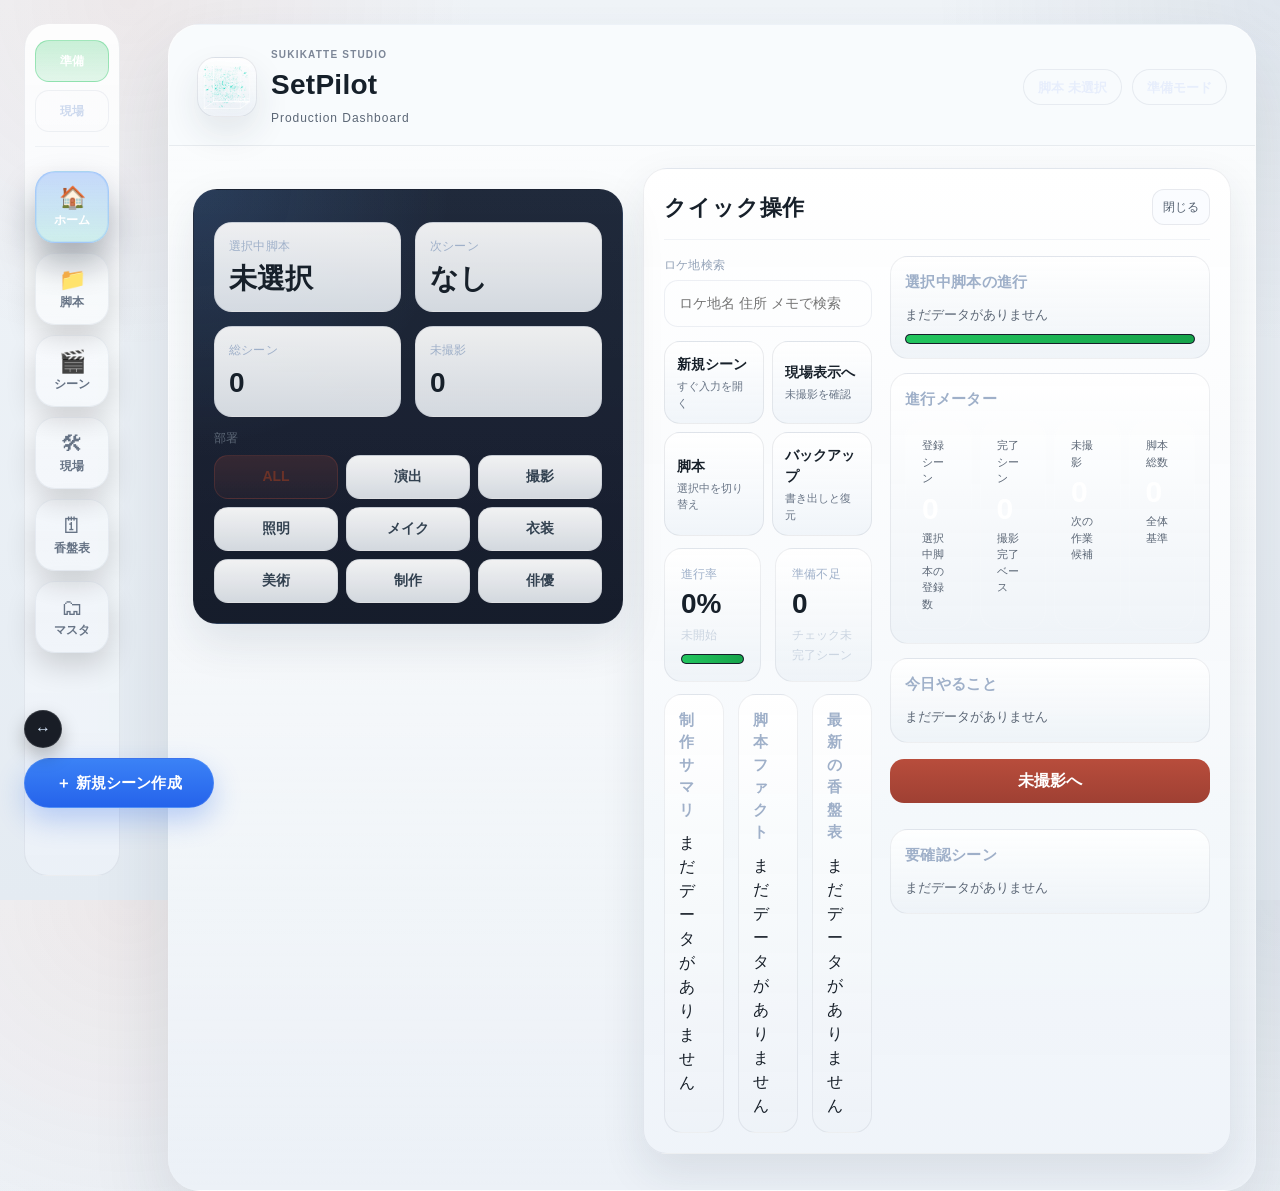
==== commit 4d61db58: "Add files via upload" ====
--- a/index.html
+++ b/index.html
@@ -552,6 +552,102 @@
   margin-top:3px;
 }
 
+.prep-dashboard-grid{
+  display:grid;
+  grid-template-columns:1fr;
+  gap:12px;
+  margin-top:12px;
+}
+
+.dashboard-metric-grid{
+  display:grid;
+  grid-template-columns:repeat(2, minmax(0, 1fr));
+  gap:8px;
+}
+
+.dashboard-metric-card{
+  min-height:78px;
+  padding:12px;
+  border-radius:16px;
+  border:1px solid rgba(255,255,255,.08);
+  background:rgba(255,255,255,.04);
+}
+
+.dashboard-metric-kicker{
+  color:var(--sub);
+  font-size:11px;
+  margin-bottom:6px;
+}
+
+.dashboard-metric-value{
+  color:#fff;
+  font-size:22px;
+  font-weight:900;
+  line-height:1.08;
+}
+
+.dashboard-metric-sub{
+  color:var(--sub);
+  font-size:11px;
+  margin-top:5px;
+  line-height:1.5;
+}
+
+.dashboard-inline-list{
+  display:grid;
+  gap:8px;
+}
+
+.dashboard-inline-item{
+  display:flex;
+  align-items:flex-start;
+  justify-content:space-between;
+  gap:12px;
+  padding:10px 0;
+  border-top:1px solid rgba(255,255,255,.06);
+}
+
+.dashboard-inline-item:first-child{
+  padding-top:0;
+  border-top:none;
+}
+
+.dashboard-inline-main{
+  min-width:0;
+}
+
+.dashboard-inline-title{
+  color:#fff;
+  font-size:13px;
+  font-weight:800;
+  line-height:1.45;
+}
+
+.dashboard-inline-sub{
+  color:var(--sub);
+  font-size:12px;
+  margin-top:3px;
+  line-height:1.55;
+}
+
+.dashboard-inline-badge{
+  flex:0 0 auto;
+  min-width:64px;
+  padding:7px 10px;
+  border-radius:999px;
+  background:rgba(59,130,246,.12);
+  border:1px solid rgba(96,165,250,.22);
+  color:#dbeafe;
+  font-size:11px;
+  font-weight:800;
+  text-align:center;
+}
+
+.project-table-head,
+.scene-list-head{
+  display:none;
+}
+
 .project-card,
 .scene-card,
 .location-card,
@@ -730,7 +826,18 @@
 .scene-check-item input,
 .quick-check-item input{
   width:auto;
-  margin-top:2px;
+  min-width:14px;
+  height:14px;
+  margin-top:1px;
+  padding:0;
+  border:none;
+  border-radius:0;
+  background:transparent;
+  appearance:auto;
+  -webkit-appearance:auto;
+  accent-color:var(--blue);
+  box-shadow:none;
+  flex:0 0 auto;
 }
 
 .scene-check-badges{
@@ -1198,31 +1305,42 @@
   background:rgba(255,255,255,.05);
   border:1px solid rgba(255,255,255,.08);
   border-radius:16px;
-  padding:12px;
+  padding:10px;
 }
 
 .quick-check-title{
   font-size:14px;
   font-weight:900;
-  margin-bottom:8px;
+  margin-bottom:6px;
   color:#dbeafe;
 }
 
 .quick-check-list{
   display:grid;
+  grid-template-columns:1fr;
   gap:8px;
 }
 
 .quick-check-item{
   display:flex;
   gap:8px;
-  align-items:flex-start;
+  align-items:center;
   color:var(--text);
   font-size:13px;
   background:rgba(255,255,255,.03);
   border:1px solid rgba(255,255,255,.05);
   border-radius:12px;
-  padding:9px 10px;
+  padding:7px 9px;
+  min-height:0;
+  line-height:1.35;
+  width:100%;
+}
+
+@media (min-width:1024px){
+  .quick-check-wrap{
+    grid-template-columns:1fr 1fr;
+    align-items:start;
+  }
 }
 
 .compact-check-list{
@@ -1429,6 +1547,9 @@
   border-color:rgba(96,165,250,.42);
   box-shadow:0 0 0 1px rgba(96,165,250,.18) inset, 0 6px 16px rgba(37,99,235,.14);
 }
+.sidebar-mode-switch{
+  display:none;
+}
 .tab-icon{font-size:18px;line-height:1;}
 .tab-label{
   font-size:11px;
@@ -3507,6 +3628,623 @@
   }
 }
 
+@media (min-width:1024px){
+  body.mode-prep{
+    padding:24px;
+    background:
+      radial-gradient(circle at 12% 0%, rgba(59,130,246,.12), transparent 26%),
+      radial-gradient(circle at 100% 10%, rgba(20,184,166,.10), transparent 20%),
+      linear-gradient(180deg, #050913 0%, #0a1020 100%);
+  }
+
+  body.mode-prep .app-shell{
+    max-width:none;
+    width:calc(100vw - 192px);
+    margin:0 0 0 144px;
+    min-height:calc(100vh - 48px);
+    border:1px solid rgba(255,255,255,.07);
+    border-radius:32px;
+    overflow:hidden;
+    box-shadow:0 30px 80px rgba(0,0,0,.38);
+    background:
+      linear-gradient(180deg, rgba(255,255,255,.02), rgba(255,255,255,0)),
+      linear-gradient(180deg, #0a1120 0%, #0c1426 100%);
+  }
+
+  body.mode-prep .topbar-inner{
+    padding:22px 28px 18px;
+    display:flex;
+    align-items:center;
+    justify-content:space-between;
+    gap:24px;
+  }
+
+  body.mode-prep .brand{
+    flex:1;
+  }
+
+  body.mode-prep .logo-wrap{
+    width:60px;
+    height:60px;
+    border-radius:18px;
+  }
+
+  body.mode-prep .logo-wrap img{
+    width:48px;
+    height:48px;
+  }
+
+  body.mode-prep .brand-title{
+    font-size:28px;
+    font-weight:900;
+    letter-spacing:.01em;
+  }
+
+  body.mode-prep .brand-sub{
+    font-size:12px;
+  }
+
+  body.mode-prep .topbar-mini-row{
+    margin-top:0;
+    flex-wrap:nowrap;
+    justify-content:flex-end;
+    align-items:center;
+    gap:10px;
+  }
+
+  body.mode-prep .header-mode-switch{
+    display:none;
+  }
+
+  body.mode-prep .header-chip,
+  body.mode-prep .header-mode-btn{
+    min-height:36px;
+    font-size:13px;
+  }
+
+  body.mode-prep .header-chip{
+    background:rgba(255,255,255,.05);
+    border-color:rgba(148,163,184,.18);
+    color:#e7eefc;
+    padding:0 14px;
+  }
+
+  body.mode-prep .current-scene-strip{
+    display:none;
+  }
+
+  body.mode-prep .tabbar{
+    position:fixed;
+    left:24px;
+    top:24px;
+    height:calc(100vh - 48px);
+    width:96px;
+    max-width:none;
+    right:auto;
+    bottom:auto;
+    margin:0;
+    padding:16px 10px;
+    background:
+      linear-gradient(180deg, rgba(255,255,255,.04), rgba(255,255,255,.015)),
+      linear-gradient(180deg, rgba(10,17,32,.98), rgba(12,20,38,.98));
+    border-top:none;
+    border-radius:24px;
+    border-left:1px solid rgba(148,163,184,.10);
+    border-right:1px solid rgba(148,163,184,.10);
+    border-bottom:1px solid rgba(148,163,184,.10);
+    box-shadow:none;
+    backdrop-filter:none;
+    z-index:30;
+  }
+
+  body.mode-prep .tabbar-inner{
+    display:flex;
+    flex-direction:column;
+    align-items:stretch;
+    gap:10px;
+    padding:0;
+    overflow:visible;
+  }
+
+  body.mode-prep .tab-btn{
+    flex:0 0 auto;
+    width:100%;
+    min-height:72px;
+    border-radius:20px;
+    padding:12px 8px;
+    background:linear-gradient(180deg, rgba(255,255,255,.045), rgba(255,255,255,.02));
+    border-color:rgba(148,163,184,.14);
+    box-shadow:0 12px 30px rgba(0,0,0,.16);
+  }
+
+  body.mode-prep .tab-icon{
+    font-size:22px;
+  }
+
+  body.mode-prep .tab-label{
+    font-size:12px;
+    letter-spacing:.02em;
+  }
+
+  body.mode-prep .tab-btn.active{
+    background:
+      linear-gradient(180deg, rgba(59,130,246,.28), rgba(20,184,166,.18)),
+      linear-gradient(180deg, rgba(255,255,255,.05), rgba(255,255,255,.02));
+    border-color:rgba(96,165,250,.34);
+    box-shadow:0 0 0 1px rgba(96,165,250,.14) inset, 0 20px 35px rgba(15,23,42,.34);
+  }
+
+  body.mode-prep .sidebar-mode-switch{
+    display:grid;
+    gap:8px;
+    margin-bottom:14px;
+    padding-bottom:14px;
+    border-bottom:1px solid rgba(148,163,184,.12);
+  }
+
+  body.mode-prep .sidebar-mode-btn{
+    min-height:42px;
+    border-radius:14px;
+    padding:10px 8px;
+    background:rgba(255,255,255,.04);
+    border:1px solid rgba(148,163,184,.14);
+    color:#cdd9ee;
+    font-size:12px;
+    font-weight:800;
+  }
+
+  body.mode-prep .sidebar-mode-btn.active-prep{
+    background:linear-gradient(180deg, rgba(34,197,94,.24), rgba(34,197,94,.12));
+    border-color:rgba(34,197,94,.34);
+    color:#fff;
+  }
+
+  body.mode-prep .sidebar-mode-btn.active-field{
+    background:linear-gradient(180deg, rgba(59,130,246,.24), rgba(59,130,246,.12));
+    border-color:rgba(59,130,246,.34);
+    color:#fff;
+  }
+
+  body.mode-prep .app{
+    padding:22px 24px 36px;
+  }
+
+  body.mode-prep .card{
+    border-radius:24px;
+    padding:20px;
+    margin-bottom:0;
+    background:
+      linear-gradient(180deg, rgba(255,255,255,.055), rgba(255,255,255,.02)),
+      linear-gradient(180deg, rgba(16,25,43,.96), rgba(13,21,36,.96));
+    border-color:rgba(148,163,184,.12);
+    box-shadow:0 18px 40px rgba(0,0,0,.22);
+  }
+
+  body.mode-prep .card-title{
+    font-size:22px;
+  }
+
+  body.mode-prep .card-title-row{
+    margin-bottom:16px;
+    padding-bottom:14px;
+    border-bottom:1px solid rgba(148,163,184,.12);
+  }
+
+  body.mode-prep .field{
+    margin-bottom:14px;
+  }
+
+  body.mode-prep label{
+    margin-bottom:6px;
+    font-size:12px;
+    letter-spacing:.02em;
+    color:#94a3b8;
+  }
+
+  body.mode-prep input,
+  body.mode-prep select,
+  body.mode-prep textarea{
+    min-height:46px;
+    padding:12px 14px;
+    border-radius:14px;
+    background:rgba(255,255,255,.03);
+    border-color:rgba(148,163,184,.16);
+  }
+
+  body.mode-prep textarea{
+    min-height:110px;
+  }
+
+  body.mode-prep input:focus,
+  body.mode-prep select:focus,
+  body.mode-prep textarea:focus{
+    border-color:rgba(96,165,250,.46);
+    box-shadow:0 0 0 4px rgba(59,130,246,.12);
+  }
+
+  body.mode-prep .button-row button{
+    min-height:44px;
+    border-radius:14px;
+    font-weight:800;
+  }
+
+  body.mode-prep #tabHome.tab-panel.active{
+    display:grid;
+    grid-template-columns:minmax(360px, 430px) minmax(0, 1fr);
+    gap:20px;
+    align-items:start;
+  }
+
+  body.mode-prep #tabHome .hero-card{
+    position:sticky;
+    top:164px;
+    background:
+      radial-gradient(circle at top left, rgba(96,165,250,.16), transparent 42%),
+      linear-gradient(180deg, rgba(255,255,255,.055), rgba(255,255,255,.02)),
+      linear-gradient(180deg, rgba(14,24,43,.98), rgba(12,19,35,.98));
+  }
+
+  body.mode-prep #tabProject.tab-panel.active{
+    display:grid;
+    grid-template-columns:minmax(360px, 440px) minmax(0, 1fr);
+    gap:20px;
+    align-items:start;
+  }
+
+  body.mode-prep #projectListSection{
+    min-width:0;
+  }
+
+  body.mode-prep #projectListSection .card-body{
+    min-width:0;
+    overflow:hidden;
+  }
+
+  body.mode-prep #projectCreateSection{
+    position:sticky;
+    top:164px;
+  }
+
+  body.mode-prep #tabMaster.tab-panel.active{
+    display:grid;
+    grid-template-columns:repeat(3, minmax(0, 1fr));
+    gap:20px;
+    align-items:start;
+  }
+
+  body.mode-prep #tabScene.tab-panel.active{
+    display:grid;
+    grid-template-columns:minmax(380px, 470px) minmax(0, 1fr);
+    gap:20px;
+    align-items:start;
+  }
+
+  body.mode-prep #sceneFormSection{
+    position:sticky;
+    top:164px;
+  }
+
+  body.mode-prep #sceneListSection{
+    min-height:calc(100vh - 260px);
+  }
+
+  body.mode-prep #dashboardSection .card-body{
+    display:grid;
+    grid-template-columns:minmax(0, 1.15fr) minmax(320px, .85fr);
+    gap:18px;
+    align-items:start;
+  }
+
+  body.mode-prep .prep-dashboard-side{
+    display:grid;
+    gap:14px;
+  }
+
+  body.mode-prep .prep-dashboard-grid{
+    grid-template-columns:repeat(3, minmax(0, 1fr));
+    gap:14px;
+  }
+
+  body.mode-prep .dashboard-metric-grid{
+    grid-template-columns:repeat(4, minmax(0, 1fr));
+  }
+
+  body.mode-prep .dashboard-metric-card{
+    min-height:110px;
+    padding:16px;
+    border-radius:18px;
+  }
+
+  body.mode-prep .dashboard-metric-value{
+    font-size:30px;
+  }
+
+  body.mode-prep .status-grid,
+  body.mode-prep .dashboard-hero-grid,
+  body.mode-prep .summary-grid{
+    gap:14px;
+  }
+
+  body.mode-prep .status-tile,
+  body.mode-prep .dashboard-hero-card,
+  body.mode-prep .dashboard-panel,
+  body.mode-prep .current-project-box,
+  body.mode-prep .summary-box,
+  body.mode-prep .box{
+    border-radius:18px;
+    border:1px solid rgba(148,163,184,.12);
+    background:linear-gradient(180deg, rgba(255,255,255,.045), rgba(255,255,255,.02));
+    box-shadow:none;
+  }
+
+  body.mode-prep .status-label,
+  body.mode-prep .dashboard-hero-label,
+  body.mode-prep .dashboard-panel-title{
+    color:#9fb0c9;
+    letter-spacing:.02em;
+  }
+
+  body.mode-prep .status-value,
+  body.mode-prep .dashboard-hero-value{
+    font-size:28px;
+  }
+
+  body.mode-prep .project-card,
+  body.mode-prep .actor-mini-card,
+  body.mode-prep .call-sheet-card{
+    border-radius:20px;
+    border:1px solid rgba(148,163,184,.12);
+    background:
+      linear-gradient(180deg, rgba(255,255,255,.05), rgba(255,255,255,.02)),
+      linear-gradient(180deg, rgba(12,19,35,.98), rgba(11,18,31,.98));
+    box-shadow:0 16px 30px rgba(0,0,0,.18);
+  }
+
+  body.mode-prep .project-card:hover,
+  body.mode-prep .actor-mini-card:hover,
+  body.mode-prep .call-sheet-card:hover{
+    transform:translateY(-2px);
+    border-color:rgba(96,165,250,.22);
+    box-shadow:0 20px 34px rgba(0,0,0,.22);
+  }
+
+  body.mode-prep .project-card.active{
+    border-color:rgba(96,165,250,.30);
+    box-shadow:0 0 0 1px rgba(96,165,250,.12) inset, 0 20px 34px rgba(0,0,0,.24);
+  }
+
+  body.mode-prep .project-extra-actions{
+    margin-top:10px;
+  }
+
+  body.mode-prep .project-table-head{
+    display:grid;
+    grid-template-columns:minmax(0, 1.8fr) minmax(96px, .8fr) minmax(150px, 1fr) minmax(170px, 1fr);
+    gap:12px;
+    padding:0 12px 10px;
+    border-bottom:1px solid rgba(148,163,184,.12);
+    margin-bottom:10px;
+    color:#93a4bf;
+    font-size:11px;
+    font-weight:800;
+    letter-spacing:.12em;
+    text-transform:uppercase;
+  }
+
+  body.mode-prep #projectList{
+    display:grid !important;
+    gap:12px;
+  }
+
+  body.mode-prep #projectListSection .project-card{
+    margin-top:0;
+    padding:16px;
+    border-radius:18px;
+  }
+
+  body.mode-prep .project-card-grid{
+    display:grid;
+    grid-template-columns:minmax(0, 1.8fr) minmax(96px, .8fr) minmax(150px, 1fr) minmax(170px, 1fr);
+    gap:12px;
+    align-items:center;
+    min-width:0;
+  }
+
+  body.mode-prep .project-card-main{
+    min-width:0;
+  }
+
+  body.mode-prep .project-card-main .item-title{
+    margin-bottom:4px;
+    font-size:16px;
+  }
+
+  body.mode-prep .project-card-note{
+    color:var(--sub);
+    font-size:12px;
+    line-height:1.55;
+    display:-webkit-box;
+    -webkit-line-clamp:2;
+    -webkit-box-orient:vertical;
+    overflow:hidden;
+  }
+
+  body.mode-prep .project-stat-stack{
+    display:grid;
+    gap:6px;
+  }
+
+  body.mode-prep .project-stat-line{
+    display:flex;
+    align-items:center;
+    justify-content:space-between;
+    gap:12px;
+    color:var(--sub);
+    font-size:12px;
+  }
+
+  body.mode-prep .project-stat-line strong{
+    color:#fff;
+    font-size:13px;
+  }
+
+  body.mode-prep .project-card-actions{
+    display:grid;
+    gap:8px;
+  }
+
+  body.mode-prep .project-card-actions .item-actions,
+  body.mode-prep .project-card-actions .project-extra-actions{
+    margin-top:0;
+  }
+
+  body.mode-prep .project-card-actions .item-actions button,
+  body.mode-prep .project-card-actions .project-extra-actions button{
+    min-height:38px;
+    flex:1 1 0;
+  }
+
+  body.mode-prep .project-card-actions .item-actions{
+    gap:6px;
+  }
+
+  body.mode-prep .project-card-actions .item-actions button{
+    min-width:0;
+    padding:8px 6px;
+    font-size:11px;
+  }
+
+  body.mode-prep .scene-form-group{
+    border-radius:18px;
+    padding:14px 16px;
+    border:1px solid rgba(148,163,184,.12);
+    background:linear-gradient(180deg, rgba(255,255,255,.035), rgba(255,255,255,.018));
+  }
+
+  body.mode-prep .scene-form-group summary{
+    font-size:14px;
+    color:#e8f0ff;
+  }
+
+  body.mode-prep .scene-form-tools{
+    gap:10px;
+  }
+
+  body.mode-prep .mini-btn{
+    min-height:38px;
+    border-radius:12px;
+    padding:9px 12px;
+  }
+
+  body.mode-prep .actor-grid{
+    gap:14px;
+  }
+
+  body.mode-prep .actor-mini-thumb,
+  body.mode-prep .actor-mini-thumb-placeholder{
+    width:108px;
+    height:108px;
+    border-radius:22px;
+  }
+
+  body.mode-prep .two-col{
+    gap:12px;
+  }
+
+  body.mode-prep .scene-list-toolbar{
+    display:grid;
+    grid-template-columns:minmax(0, 1.3fr) minmax(180px, .7fr);
+    gap:14px;
+    align-items:end;
+    margin-bottom:14px;
+  }
+
+  body.mode-prep .scene-list-head{
+    display:grid;
+    grid-template-columns:minmax(220px, 2.1fr) minmax(110px, .8fr) minmax(160px, 1.2fr) minmax(160px, 1.2fr) minmax(110px, .8fr) minmax(230px, 1.4fr);
+    gap:12px;
+    padding:0 14px 10px;
+    border-bottom:1px solid rgba(148,163,184,.12);
+    margin-bottom:10px;
+    color:#93a4bf;
+    font-size:11px;
+    font-weight:800;
+    letter-spacing:.12em;
+    text-transform:uppercase;
+  }
+
+  body.mode-prep .group-title{
+    margin:18px 0 10px;
+    padding:10px 14px;
+    border-radius:14px;
+    background:rgba(255,255,255,.04);
+    border:1px solid rgba(148,163,184,.1);
+    color:#e8f0ff;
+    font-size:13px;
+    font-weight:900;
+    letter-spacing:.08em;
+  }
+
+  body.mode-prep .prep-scene-card{
+    margin-top:10px;
+    padding:14px;
+    border-radius:18px;
+  }
+
+  body.mode-prep .prep-scene-row{
+    display:grid;
+    grid-template-columns:minmax(220px, 2.1fr) minmax(110px, .8fr) minmax(160px, 1.2fr) minmax(160px, 1.2fr) minmax(110px, .8fr) minmax(230px, 1.4fr);
+    gap:12px;
+    align-items:start;
+  }
+
+  body.mode-prep .prep-scene-cell{
+    min-width:0;
+  }
+
+  body.mode-prep .prep-scene-label{
+    color:#93a4bf;
+    font-size:11px;
+    font-weight:800;
+    letter-spacing:.08em;
+    margin-bottom:5px;
+  }
+
+  body.mode-prep .prep-scene-value{
+    color:#fff;
+    font-size:13px;
+    line-height:1.55;
+    word-break:break-word;
+  }
+
+  body.mode-prep .prep-scene-card .item-title{
+    font-size:16px;
+    margin-bottom:6px;
+  }
+
+  body.mode-prep .prep-scene-card .badges{
+    margin-bottom:0;
+  }
+
+  body.mode-prep .prep-scene-progress{
+    display:grid;
+    gap:6px;
+  }
+
+  body.mode-prep .prep-scene-actions{
+    display:grid;
+    grid-template-columns:repeat(3, minmax(0, 1fr));
+    gap:8px;
+  }
+
+  body.mode-prep .prep-scene-actions button{
+    min-height:36px;
+    border-radius:12px;
+    font-size:12px;
+    font-weight:800;
+  }
+}
+
 @media (max-width:390px){
   .topbar-inner{
     padding-left:12px;
@@ -3710,6 +4448,458 @@
   border-radius:10px;
   font-size:12px;
   padding:8px 10px;
+}
+
+/* Theme Refresh */
+:root{
+  --bg:#eef2f6;
+  --bg-2:#e3e9f0;
+  --panel:#f8fbfd;
+  --panel-2:#f1f5f9;
+  --panel-3:#e9eef4;
+  --card:#fcfdff;
+  --line:#c8d2dd;
+  --line-soft:rgba(23,31,42,.12);
+  --text:#18202a;
+  --sub:#5c6776;
+  --muted:#8b94a3;
+  --green:#5d7c67;
+  --blue:#475f84;
+  --blue-2:#6580a7;
+  --red:#b84d3c;
+  --orange:#b07c44;
+  --purple:#6b7287;
+  --pink:#b87078;
+  --teal:#5e7682;
+  --yellow:#c09b4d;
+  --shadow:0 16px 34px rgba(34,47,67,.10);
+}
+
+body{
+  background:
+    radial-gradient(circle at 0% 0%, rgba(184,77,60,.06), transparent 22%),
+    radial-gradient(circle at 100% 0%, rgba(71,95,132,.10), transparent 24%),
+    linear-gradient(180deg, #f3f6fa 0%, #e8edf3 100%);
+  color:var(--text);
+}
+
+input,textarea,select{
+  background:rgba(255,253,248,.92);
+  color:var(--text);
+  border-color:rgba(118,106,84,.18);
+}
+
+input:focus,textarea:focus,select:focus{
+  border-color:rgba(75,98,127,.40);
+  box-shadow:0 0 0 3px rgba(110,134,166,.14);
+}
+
+.app-shell{
+  background:
+    linear-gradient(180deg, rgba(255,255,255,.58), rgba(255,255,255,.18)),
+    linear-gradient(180deg, #f8f3eb 0%, #f0e8dc 100%);
+}
+
+.topbar{
+  background:rgba(248,251,253,.90);
+  border-bottom:1px solid rgba(92,103,118,.10);
+}
+
+.logo-wrap{
+  background:linear-gradient(180deg, rgba(255,255,255,.98), rgba(238,243,248,.92));
+  border:1px solid rgba(92,103,118,.14);
+}
+
+.logo-wrap img{
+  filter:drop-shadow(0 4px 10px rgba(71,95,132,.16));
+}
+
+.brand-label{
+  color:#7c8697;
+}
+
+.brand-title{
+  color:#16202a;
+}
+
+.brand-sub,
+.header-chip,
+.card-sub,
+.summary-label,
+.dashboard-hero-label,
+.dashboard-panel-body,
+.item-meta,
+label{
+  color:var(--sub);
+}
+
+.header-chip,
+.header-mode-switch,
+.section-toggle,
+.hero-badge,
+.badge{
+  background:rgba(250,252,255,.84);
+  border-color:rgba(92,103,118,.12);
+  color:#556170;
+}
+
+.app{
+  background:transparent;
+}
+
+.card,
+.status-tile,
+.dashboard-hero-card,
+.dashboard-panel,
+.current-project-box,
+.box,
+.summary-box,
+.current-scene-bar,
+.quick-check-box,
+.next-scene-box,
+.dashboard-mini,
+.form-block,
+.project-card,
+.scene-card,
+.location-card,
+.actor-card,
+.prop-card,
+.location-mini-card,
+.actor-mini-card,
+.call-sheet-card{
+  background:
+    linear-gradient(180deg, rgba(255,255,255,.96), rgba(241,245,250,.94));
+  border-color:rgba(92,103,118,.12);
+  box-shadow:var(--shadow);
+}
+
+.card-title,
+.dashboard-panel-title,
+.item-title,
+.status-value,
+.dashboard-hero-value,
+.summary-value,
+.current-project-value,
+.mode-status-value,
+.current-scene-main,
+.next-scene-main,
+.location-mini-title{
+  color:#17202a;
+}
+
+.card-title,
+.dashboard-panel-title,
+.item-title,
+.call-sheet-title,
+.group-title{
+  letter-spacing:.04em;
+}
+
+.card-title-row{
+  border-bottom-color:rgba(94,77,54,.14);
+}
+
+.scene-form-group,
+.project-more-fields,
+.call-sheet-preview-block,
+.actor-detail-box,
+.location-detail-box{
+  background:linear-gradient(180deg, rgba(255,252,246,.92), rgba(240,231,219,.78));
+  border-color:rgba(94,77,54,.12);
+}
+
+.current-scene-strip{
+  background:rgba(243,235,224,.96);
+  border-top:1px solid rgba(94,77,54,.12);
+  border-bottom:1px solid rgba(94,77,54,.12);
+}
+
+.current-scene-strip-title{
+  color:#211c18;
+}
+
+.mini-btn{
+  background:rgba(255,249,241,.88);
+  border-color:rgba(94,77,54,.12);
+  color:#5a534d;
+}
+
+.hero-card{
+  background:
+    radial-gradient(circle at top left, rgba(184,77,60,.08), transparent 42%),
+    linear-gradient(135deg, rgba(71,95,132,.10), rgba(101,128,167,.06)),
+    linear-gradient(180deg, rgba(255,255,255,.98), rgba(241,245,250,.95));
+}
+
+.quick-btn{
+  background:linear-gradient(180deg, rgba(255,255,255,.94), rgba(239,244,249,.90));
+  border-color:rgba(92,103,118,.12);
+  color:#17202a;
+}
+
+.quick-btn-sub{
+  color:#697586;
+}
+
+.segment-btn{
+  background:linear-gradient(180deg, rgba(255,255,255,.94), rgba(238,243,248,.88));
+  border-color:rgba(92,103,118,.12);
+  color:#324150;
+}
+
+.segment-btn.active-prep{
+  background:linear-gradient(180deg, rgba(88,122,85,.20), rgba(88,122,85,.08));
+  border-color:rgba(88,122,85,.24);
+  color:#31452f;
+}
+
+.segment-btn.active-field{
+  background:linear-gradient(180deg, rgba(75,98,127,.20), rgba(75,98,127,.08));
+  border-color:rgba(75,98,127,.24);
+  color:#2d3b4c;
+}
+
+.segment-btn.active-dept{
+  background:linear-gradient(180deg, rgba(184,77,60,.18), rgba(184,77,60,.06));
+  border-color:rgba(184,77,60,.22);
+  color:#6a3228;
+}
+
+.primary-btn{ background:linear-gradient(180deg, #b84d3c, #9f4033); }
+.secondary-btn{ background:linear-gradient(180deg, #81766c, #6c6259); }
+.select-btn{ background:linear-gradient(180deg, #4b627f, #3f536c); }
+.danger-btn{ background:linear-gradient(180deg, #a43b31, #8b3027); }
+.edit-btn{ background:linear-gradient(180deg, #b67b38, #9a672f); }
+.detail-btn{ background:linear-gradient(180deg, #76655c, #64554d); }
+.copy-btn{ background:linear-gradient(180deg, #6b7377, #596165); }
+.shot-btn{ background:linear-gradient(180deg, #587a55, #496647); }
+.unshot-btn{ background:linear-gradient(180deg, #81766c, #6c6259); }
+
+.tabbar{
+  background:rgba(246,249,252,.92);
+  border-top:1px solid rgba(92,103,118,.10);
+  box-shadow:0 -10px 30px rgba(34,47,67,.08);
+}
+
+.tab-btn{
+  background:linear-gradient(180deg, rgba(255,255,255,.96), rgba(237,242,247,.92));
+  border-color:rgba(92,103,118,.12);
+  color:#667385;
+}
+
+.tab-btn.active{
+  color:#fff;
+  background:linear-gradient(180deg, rgba(184,77,60,.92), rgba(126,101,92,.84));
+  border-color:rgba(184,77,60,.26);
+  box-shadow:0 10px 20px rgba(126,101,92,.18);
+}
+
+.call-sheet-card{
+  border-left:4px solid rgba(184,77,60,.52);
+}
+
+.call-sheet-title{
+  color:#211c18;
+}
+
+.call-sheet-table{
+  background:rgba(252,253,255,.92);
+  border-color:rgba(92,103,118,.12);
+}
+
+.call-sheet-row{
+  border-bottom-color:rgba(92,103,118,.10);
+}
+
+.call-sheet-cell{
+  border-right-color:rgba(92,103,118,.08);
+}
+
+.call-sheet-header{
+  background:linear-gradient(180deg, rgba(75,98,127,.18), rgba(75,98,127,.08));
+  color:#2b3440;
+}
+
+.time-cell,
+.call-sheet-mobile-order{
+  color:#6b3e34;
+}
+
+.location-cell{
+  color:#475d4a;
+}
+
+.prop-cell{
+  color:#8b692f;
+}
+
+.note-cell{
+  color:#7f564d;
+}
+
+.call-sheet-mobile-card,
+.call-sheet-route-box,
+.call-sheet-live-card,
+.call-sheet-project-option,
+.call-sheet-summary-chip{
+  background:linear-gradient(180deg, rgba(255,255,255,.94), rgba(238,243,248,.88));
+  border-color:rgba(92,103,118,.10);
+}
+
+.badge.done{
+  background:rgba(88,122,85,.14);
+  color:#3f5d3c;
+  border-color:rgba(88,122,85,.22);
+}
+
+.badge.shot{
+  background:rgba(75,98,127,.14);
+  color:#425774;
+  border-color:rgba(75,98,127,.22);
+}
+
+.toast{
+  background:rgba(255,251,244,.96);
+  border-color:rgba(118,106,84,.14);
+  color:#1c2530;
+  box-shadow:0 18px 40px rgba(70,52,26,.12);
+}
+
+.sheet-print-page{
+  color:#22201d;
+  font-family:"Hiragino Sans","Yu Gothic","Meiryo",sans-serif;
+}
+
+.sheet-print-film{
+  background:
+    radial-gradient(circle at center, rgba(241,235,226,.96) 0 1.7px, transparent 2px) center/22px 14px repeat-x,
+    linear-gradient(180deg, #3d3a37 0%, #221f1c 42%, #151210 100%);
+}
+
+.sheet-print-rule{
+  background:
+    linear-gradient(90deg, rgba(255,255,255,.12), rgba(255,255,255,0) 24%, rgba(193,160,118,.16) 50%, rgba(255,255,255,0) 76%, rgba(255,255,255,.10)),
+    linear-gradient(90deg, #4a433d 0%, #2d2823 22%, #5f564e 48%, #7a6c5e 54%, #5f564e 70%, #2b2621 100%);
+}
+
+.sheet-print-title h3{
+  color:#1f1b18;
+  letter-spacing:.03em;
+}
+
+.sheet-print-title-sub,
+.sheet-print-label,
+.sheet-print-note,
+.sheet-print-subnote{
+  color:#5e5145;
+}
+
+.sheet-print-chip{
+  background:#f3f6fa;
+  border-color:#ccd5df;
+  color:#566273;
+}
+
+.sheet-print-alert{
+  border-color:#e4b1a9;
+  color:#b84d3c;
+  background:#fff5f2;
+}
+
+.sheet-print-grid,
+.sheet-print-submeta,
+.sheet-print-dept-grid{
+  border-top-color:#6a7686;
+  border-left-color:#6a7686;
+}
+
+.sheet-print-box,
+.sheet-print-table th,
+.sheet-print-table td,
+.sheet-print-contact-table th,
+.sheet-print-contact-table td,
+.sheet-print-address-table th,
+.sheet-print-address-table td{
+  border-color:#a8b4c1;
+}
+
+.sheet-print-table thead th,
+.sheet-print-contact-table thead th,
+.sheet-print-address-table thead th{
+  background:#e8eef5;
+  color:#2f3945;
+}
+
+.sheet-print-table thead tr:nth-child(2) th{
+  background:#f4f7fb;
+}
+
+.sheet-print-table thead tr:nth-child(3) th{
+  background:#fbfcfe;
+}
+
+@media (min-width:700px){
+  body{
+    background:
+      radial-gradient(circle at 0% 0%, rgba(184,77,60,.06), transparent 24%),
+      radial-gradient(circle at 100% 0%, rgba(71,95,132,.10), transparent 22%),
+      linear-gradient(180deg, #f4f7fa 0%, #e8edf3 100%);
+  }
+
+  .app-shell{
+    border-color:rgba(118,106,84,.10);
+    box-shadow:0 30px 70px rgba(70,52,26,.12);
+  }
+}
+
+@media (min-width:1024px){
+  body.mode-prep{
+    background:
+      radial-gradient(circle at 10% 0%, rgba(184,77,60,.08), transparent 24%),
+      radial-gradient(circle at 100% 0%, rgba(71,95,132,.10), transparent 22%),
+      linear-gradient(180deg, #f1f5f9 0%, #e4ebf2 100%);
+  }
+
+  body.mode-prep .app-shell{
+    background:
+      linear-gradient(180deg, rgba(255,255,255,.58), rgba(255,255,255,.16)),
+      linear-gradient(180deg, #f7fafc 0%, #e8eef5 100%);
+    box-shadow:0 34px 80px rgba(34,47,67,.12);
+  }
+
+  body.mode-prep .tabbar{
+    background:
+      linear-gradient(180deg, rgba(255,255,255,.86), rgba(235,241,247,.94)),
+      linear-gradient(180deg, rgba(255,255,255,.18), rgba(255,255,255,.04));
+    border-right:1px solid rgba(92,103,118,.10);
+    border-left:1px solid rgba(92,103,118,.10);
+    border-bottom:1px solid rgba(92,103,118,.10);
+  }
+
+  body.mode-prep .card{
+    background:
+      linear-gradient(180deg, rgba(255,255,255,.94), rgba(239,244,249,.92));
+    border-color:rgba(92,103,118,.10);
+    box-shadow:0 18px 44px rgba(34,47,67,.10);
+  }
+
+  body.mode-prep .status-tile,
+  body.mode-prep .dashboard-hero-card,
+  body.mode-prep .dashboard-panel,
+  body.mode-prep .current-project-box,
+  body.mode-prep .summary-box,
+  body.mode-prep .box{
+    background:linear-gradient(180deg, rgba(255,255,255,.92), rgba(237,242,247,.88));
+    border-color:rgba(92,103,118,.10);
+  }
+
+  body.mode-prep .project-card,
+  body.mode-prep .actor-mini-card,
+  body.mode-prep .call-sheet-card{
+    background:linear-gradient(180deg, rgba(255,255,255,.96), rgba(237,242,247,.92));
+    border-color:rgba(92,103,118,.10);
+    box-shadow:0 14px 28px rgba(34,47,67,.10);
+  }
 }
 </style>
 </head>
@@ -3797,65 +4987,112 @@
     <button type="button" class="section-toggle" data-toggle-card="dashboardSection">閉じる</button>
   </div>
   <div class="card-body">
-    <div class="field">
-      <label for="locationSearchInput">ロケ地検索</label>
-      <input id="locationSearchInput" placeholder="ロケ地名 住所 メモで検索">
-    </div>
-
-    <div class="quick-actions">
-      <button type="button" class="quick-btn" id="quickOpenSceneBtn">
-        <div class="quick-btn-title">新規シーン</div>
-        <div class="quick-btn-sub">すぐ入力を開く</div>
-      </button>
-      <button type="button" class="quick-btn" id="quickGoFieldBtn">
-        <div class="quick-btn-title">現場表示へ</div>
-        <div class="quick-btn-sub">未撮影を確認</div>
-      </button>
-      <button type="button" class="quick-btn" id="quickGoProjectBtn">
-        <div class="quick-btn-title">脚本</div>
-        <div class="quick-btn-sub">選択中を切り替え</div>
-      </button>
-      <button type="button" class="quick-btn" id="quickGoBackupBtn">
-        <div class="quick-btn-title">バックアップ</div>
-        <div class="quick-btn-sub">書き出しと復元</div>
-      </button>
-    </div>
-
-    <div class="dashboard-hero-grid" style="margin-top:12px;">
-      <div class="dashboard-hero-card">
-        <div class="dashboard-hero-label">進行率</div>
-        <div id="homeProgressValue" class="dashboard-hero-value">0%</div>
-        <div id="homeProgressSub" class="dashboard-hero-sub">未開始</div>
-        <div class="progress-bar" style="margin-top:8px;">
-          <div id="homeProgressBar" class="progress-bar-fill"></div>
+    <div class="prep-dashboard-main">
+      <div class="field">
+        <label for="locationSearchInput">ロケ地検索</label>
+        <input id="locationSearchInput" placeholder="ロケ地名 住所 メモで検索">
+      </div>
+
+      <div class="quick-actions">
+        <button type="button" class="quick-btn" id="quickOpenSceneBtn">
+          <div class="quick-btn-title">新規シーン</div>
+          <div class="quick-btn-sub">すぐ入力を開く</div>
+        </button>
+        <button type="button" class="quick-btn" id="quickGoFieldBtn">
+          <div class="quick-btn-title">現場表示へ</div>
+          <div class="quick-btn-sub">未撮影を確認</div>
+        </button>
+        <button type="button" class="quick-btn" id="quickGoProjectBtn">
+          <div class="quick-btn-title">脚本</div>
+          <div class="quick-btn-sub">選択中を切り替え</div>
+        </button>
+        <button type="button" class="quick-btn" id="quickGoBackupBtn">
+          <div class="quick-btn-title">バックアップ</div>
+          <div class="quick-btn-sub">書き出しと復元</div>
+        </button>
+      </div>
+
+      <div class="dashboard-hero-grid" style="margin-top:12px;">
+        <div class="dashboard-hero-card">
+          <div class="dashboard-hero-label">進行率</div>
+          <div id="homeProgressValue" class="dashboard-hero-value">0%</div>
+          <div id="homeProgressSub" class="dashboard-hero-sub">未開始</div>
+          <div class="progress-bar" style="margin-top:8px;">
+            <div id="homeProgressBar" class="progress-bar-fill"></div>
+          </div>
+        </div>
+
+        <div class="dashboard-hero-card">
+          <div class="dashboard-hero-label">準備不足</div>
+          <div id="homeNotReadyCount" class="dashboard-hero-value">0</div>
+          <div class="dashboard-hero-sub">チェック未完了シーン</div>
         </div>
       </div>
 
-      <div class="dashboard-hero-card">
-        <div class="dashboard-hero-label">準備不足</div>
-        <div id="homeNotReadyCount" class="dashboard-hero-value">0</div>
-        <div class="dashboard-hero-sub">チェック未完了シーン</div>
+      <div class="prep-dashboard-grid">
+        <div class="dashboard-panel">
+          <div class="dashboard-panel-title">制作サマリ</div>
+          <div id="homePrepSummary" class="dashboard-inline-list">まだデータがありません</div>
+        </div>
+        <div class="dashboard-panel">
+          <div class="dashboard-panel-title">脚本ファクト</div>
+          <div id="homePrepProjectFacts" class="dashboard-inline-list">まだデータがありません</div>
+        </div>
+        <div class="dashboard-panel">
+          <div class="dashboard-panel-title">最新の香盤表</div>
+          <div id="homeLatestCallSheet" class="dashboard-inline-list">まだデータがありません</div>
+        </div>
       </div>
     </div>
 
-    <div class="dashboard-panel" style="margin-top:12px;">
-      <div class="dashboard-panel-title">今日やること</div>
-      <div id="homeTodayAction" class="dashboard-panel-body" style="cursor:pointer;">まだデータがありません</div>
-    </div>
-    <div class="dashboard-panel" style="margin-top:12px;">
-  <div class="dashboard-panel-title">選択中脚本の進行</div>
-  <div id="homeProjectProgressSummary" class="dashboard-panel-body">まだデータがありません</div>
-  <div class="progress-bar" style="margin-top:8px;">
-    <div id="homeProjectProgressBarLarge" class="progress-bar-fill"></div>
-  </div>
-</div>
-    <div class="button-row" style="margin-top:10px;">
-  <button type="button" id="homeJumpUndoneBtn" class="primary-btn">未撮影へ</button>
-</div>
+    <div class="prep-dashboard-side">
+      <div class="dashboard-panel">
+        <div class="dashboard-panel-title">選択中脚本の進行</div>
+        <div id="homeProjectProgressSummary" class="dashboard-panel-body">まだデータがありません</div>
+        <div class="progress-bar" style="margin-top:8px;">
+          <div id="homeProjectProgressBarLarge" class="progress-bar-fill"></div>
+        </div>
+      </div>
+
+      <div class="dashboard-panel">
+        <div class="dashboard-panel-title">進行メーター</div>
+        <div class="dashboard-metric-grid">
+          <div class="dashboard-metric-card">
+            <div class="dashboard-metric-kicker">登録シーン</div>
+            <div id="homeMetricRegistered" class="dashboard-metric-value">0</div>
+            <div class="dashboard-metric-sub">選択中脚本の登録数</div>
+          </div>
+          <div class="dashboard-metric-card">
+            <div class="dashboard-metric-kicker">完了シーン</div>
+            <div id="homeMetricCompleted" class="dashboard-metric-value">0</div>
+            <div class="dashboard-metric-sub">撮影完了ベース</div>
+          </div>
+          <div class="dashboard-metric-card">
+            <div class="dashboard-metric-kicker">未撮影</div>
+            <div id="homeMetricRemaining" class="dashboard-metric-value">0</div>
+            <div class="dashboard-metric-sub">次の作業候補</div>
+          </div>
+          <div class="dashboard-metric-card">
+            <div class="dashboard-metric-kicker">脚本総数</div>
+            <div id="homeMetricPlanned" class="dashboard-metric-value">0</div>
+            <div class="dashboard-metric-sub">全体基準</div>
+          </div>
+        </div>
+      </div>
+
+      <div class="dashboard-panel">
+        <div class="dashboard-panel-title">今日やること</div>
+        <div id="homeTodayAction" class="dashboard-panel-body" style="cursor:pointer;">まだデータがありません</div>
+      </div>
+
+      <div class="button-row" style="margin-top:2px;">
+        <button type="button" id="homeJumpUndoneBtn" class="primary-btn">未撮影へ</button>
+      </div>
 
         <div class="dashboard-panel" style="margin-top:12px;">
-      <div class="dashboard-panel-title">要確認シーン</div>
-      <div id="homeAlertSceneList" class="dashboard-panel-body">まだデータがありません</div>
+        <div class="dashboard-panel-title">要確認シーン</div>
+        <div id="homeAlertSceneList" class="dashboard-panel-body">まだデータがありません</div>
+      </div>
     </div>
   </div>
 </section>
@@ -3913,6 +5150,12 @@
           <div class="current-project-box">
             <div class="current-project-label">選択中脚本</div>
             <div id="currentProjectLabel" class="current-project-value">未選択</div>
+          </div>
+          <div class="project-table-head">
+            <div>脚本</div>
+            <div>責任者</div>
+            <div>進行</div>
+            <div>操作</div>
           </div>
           <div id="projectList"></div>
         </div>
@@ -4345,7 +5588,7 @@
             <button type="button" id="copyScenesCsvTemplateBtn" class="secondary-btn">CSV見本コピー</button>
           </div>
           <input type="file" id="importScenesCsvInput" accept=".csv,text/csv" class="hidden">
-          <div class="scene-manage-grid">
+          <div class="scene-list-toolbar">
             <div class="field">
               <label for="sceneListTypeFilter">シーン表示</label>
               <select id="sceneListTypeFilter">
@@ -4354,6 +5597,14 @@
                 <option value="placeholder">仮シーンのみ</option>
               </select>
             </div>
+          </div>
+          <div class="scene-list-head">
+            <div>シーン</div>
+            <div>番号 / 順</div>
+            <div>出演</div>
+            <div>場所</div>
+            <div>進行</div>
+            <div>操作</div>
           </div>
           <div id="sceneList"></div>
         </div>
@@ -4592,6 +5843,10 @@
 
 <nav class="tabbar">
   <div class="tabbar-inner">
+    <div class="sidebar-mode-switch" aria-label="モード切替">
+      <button type="button" id="sidePrepBtn" class="sidebar-mode-btn">準備</button>
+      <button type="button" id="sideFieldBtn" class="sidebar-mode-btn">現場</button>
+    </div>
     <button type="button" class="tab-btn active" data-tab="home">
       <div class="tab-icon">🏠</div>
       <div class="tab-label">ホーム</div>
@@ -4710,6 +5965,8 @@
   const headerModeChip = $("headerModeChip");
   const headerPrepBtn = $("headerPrepBtn");
   const headerFieldBtn = $("headerFieldBtn");
+  const sidePrepBtn = $("sidePrepBtn");
+  const sideFieldBtn = $("sideFieldBtn");
   const callSheetProjectPicker = $("callSheetProjectPicker");
   const callSheetFormatSelect = $("callSheetFormatSelect");
   const callSheetProjectSearch = $("callSheetProjectSearch");
@@ -4817,6 +6074,13 @@
   const sceneList = $("sceneList");
   const sceneListTypeFilter = $("sceneListTypeFilter");
   const sceneProjectLinkBox = $("sceneProjectLinkBox");
+  const homePrepSummary = $("homePrepSummary");
+  const homePrepProjectFacts = $("homePrepProjectFacts");
+  const homeLatestCallSheet = $("homeLatestCallSheet");
+  const homeMetricRegistered = $("homeMetricRegistered");
+  const homeMetricCompleted = $("homeMetricCompleted");
+  const homeMetricRemaining = $("homeMetricRemaining");
+  const homeMetricPlanned = $("homeMetricPlanned");
 
   const projectCreateSection = $("projectCreateSection");
   const projectListSection = $("projectListSection");
@@ -4825,6 +6089,7 @@
   const propMasterSection = $("propMasterSection");
   const sceneFormSection = $("sceneFormSection");
   const sceneListSection = $("sceneListSection");
+  const callSheetSection = $("callSheetSection");
   const fieldControlSection = $("fieldControlSection");
   const backupSection = $("backupSection");
   const dashboardSection = $("dashboardSection");
@@ -5176,6 +6441,10 @@
   if(debugSection){
     debugSection.classList.toggle("hidden", isCallsheet);
   }
+
+  if(callSheetSection){
+    callSheetSection.classList.toggle("hidden", !isCallsheet);
+  }
 }
 
 function switchTab(tabName){
@@ -5202,6 +6471,25 @@
     return;
   }
 
+  if(currentPanel === nextPanel){
+    if(nextPanel){
+      nextPanel.classList.remove("exit-left", "exit-right");
+      nextPanel.classList.add("active");
+    }
+
+    document.querySelectorAll(".tab-btn").forEach(btn => {
+      btn.classList.toggle("active", btn.getAttribute("data-tab") === tabName);
+    });
+
+    currentTabName = tabName;
+    updateToolSubTab(tabName);
+
+    if(tabName === "tool" || tabName === "callsheet"){
+      renderCallSheetList();
+    }
+    return;
+  }
+
   const order = ["home","project","scene","tool","master"];
   const currentIndex = order.indexOf(currentTabName === "callsheet" ? "tool" : currentTabName);
   const nextIndex = order.indexOf(panelName);
@@ -5231,6 +6519,9 @@
 
   if(tabName === "project"){
     renderProjects();
+  }
+  if(tabName === "tool" || tabName === "callsheet"){
+    renderCallSheetList();
   }
   if(tabName === "master"){
     renderActors();
@@ -5630,7 +6921,7 @@
     return;
   }
 
-  if(fieldControlSection) fieldControlSection.classList.add("hidden");
+  updateToolSubTab(currentTabName);
 
   const showAll = currentDept === "all";
 
@@ -5701,7 +6992,9 @@
       : "準備モード";
   }
 }
- function renderMode(){
+function renderMode(){
+  document.body.classList.toggle("mode-prep", mode === "prep");
+  document.body.classList.toggle("mode-field", mode === "field");
   if(prepBtn){
     prepBtn.className = mode === "prep" ? "segment-btn active-prep" : "segment-btn";
   }
@@ -5714,7 +7007,14 @@
   if(headerFieldBtn){
     headerFieldBtn.className = mode === "field" ? "header-mode-btn active-field" : "header-mode-btn";
   }
+  if(sidePrepBtn){
+    sidePrepBtn.className = mode === "prep" ? "sidebar-mode-btn active-prep" : "sidebar-mode-btn";
+  }
+  if(sideFieldBtn){
+    sideFieldBtn.className = mode === "field" ? "sidebar-mode-btn active-field" : "sidebar-mode-btn";
+  }
   renderDepartmentSections();
+  updateToolSubTab(currentTabName);
   renderHeaderStatus();
 }
 
@@ -6438,31 +7738,46 @@
 else if(progress >= 30) progressClass = "mid";
       return `
         <div class="project-card ${project.id === activeProjectId ? "active" : ""}">
-          <div class="item-title">${escapeHtml(project.title)}</div>
-          <div class="item-meta">監督：${escapeHtml(project.director || "-")}</div>
-          <div class="item-meta">シーン数：登録 ${projectScenes.length}${plannedCount > 0 ? ` / 脚本全体 ${plannedCount}` : ""}</div>
-          <div class="project-status">
-  <span class="status-remaining">未撮影 ${remaining}</span>
-  <span class="status-done">完了 ${doneCount}</span>
-</div>
-          <div class="project-progress">  
-            <div class="project-progress-row">
-    <span>進行率</span>
-    <span>${progress}%</span>
-  </div>
-  <div class="project-progress-bar">
-    <div class="project-progress-fill ${progressClass}" style="width:${progress}%"></div>
-  </div>
-</div>
-          <div class="item-meta">${escapeHtml(project.memo || "-")}</div>
-          <div class="item-actions">
-            <button type="button" class="select-btn" data-project-select="${project.id}">使う</button>
-            <button type="button" class="primary-btn" data-project-open-scene="${project.id}">シーン入力</button>
-            <button type="button" class="edit-btn" data-project-edit="${project.id}">編集</button>
-            <button type="button" class="danger-btn" data-project-delete="${project.id}">削除</button>
-            <div class="project-extra-actions">
-            <button type="button" class="primary-btn" data-project-jump-undone="${project.id}">未撮影へ</button>
-</div>
+          <div class="project-card-grid">
+            <div class="project-card-main">
+              <div class="item-title">${escapeHtml(project.title)}</div>
+              <div class="item-meta">監督：${escapeHtml(project.director || "-")}</div>
+              <div class="project-card-note">${escapeHtml(project.memo || "メモはまだありません")}</div>
+            </div>
+
+            <div class="project-stat-stack">
+              <div class="project-stat-line"><span>登録</span><strong>${projectScenes.length}</strong></div>
+              <div class="project-stat-line"><span>脚本全体</span><strong>${plannedCount || "-"}</strong></div>
+              <div class="project-stat-line"><span>未撮影</span><strong>${remaining}</strong></div>
+            </div>
+
+            <div class="project-stat-stack">
+              <div class="project-status">
+                <span class="status-remaining">未撮影 ${remaining}</span>
+                <span class="status-done">完了 ${doneCount}</span>
+              </div>
+              <div class="project-progress">  
+                <div class="project-progress-row">
+                  <span>進行率</span>
+                  <span>${progress}%</span>
+                </div>
+                <div class="project-progress-bar">
+                  <div class="project-progress-fill ${progressClass}" style="width:${progress}%"></div>
+                </div>
+              </div>
+            </div>
+
+            <div class="project-card-actions">
+              <div class="item-actions">
+                <button type="button" class="select-btn" data-project-select="${project.id}">使う</button>
+                <button type="button" class="primary-btn" data-project-open-scene="${project.id}">シーン入力</button>
+                <button type="button" class="edit-btn" data-project-edit="${project.id}">編集</button>
+                <button type="button" class="danger-btn" data-project-delete="${project.id}">削除</button>
+              </div>
+              <div class="project-extra-actions">
+                <button type="button" class="primary-btn" data-project-jump-undone="${project.id}">未撮影へ</button>
+              </div>
+            </div>
           </div>
         </div>
       `;
@@ -8124,46 +9439,62 @@
     }
 
     return `
-      <div class="scene-card ${labelClass(scene.label)} ${readyCardClass} ${shotDoneCardClass} ${undoneCardClass} ${nextTargetClass} ${placeholderCardClass}" data-scene-id="${scene.id}">
-        <div class="item-title">${escapeHtml(scene.title)}</div>
-
-        <div class="badges">
-          ${scene.no ? `<span class="badge">シーン ${escapeHtml(scene.no)}</span>` : ``}
-          ${scene.order ? `<span class="badge">撮影順 ${scene.order}</span>` : ``}
-          ${scene.isPlaceholder ? `<span class="badge placeholder">仮シーン</span>` : ``}
-          ${scene.label ? `<span class="badge ${badgeClass(scene.label)}">${escapeHtml(scene.label)}</span>` : ``}
-          ${scene.shotDone ? `<span class="badge shot">撮影完了</span>` : `<span class="badge">未撮影</span>`}
-          ${scene.done ? `<span class="badge done">準備完了</span>` : `<span class="badge warn">あと${checkStatus.remainingCount}項目</span>`}
-          ${scene.location ? `<span class="badge">${escapeHtml(scene.location)}</span>` : ``}
-        </div>
-
-        <div class="item-meta">出演者：${escapeHtml(scene.cast || "-")}</div>
-        <div class="item-meta">小道具：${escapeHtml(scene.prop || "-")}</div>
-        <div class="item-meta">場所：${escapeHtml(scene.location || "-")}</div>
-
-        ${!scene.shotDone ? `
-          <div class="progress-wrap">
-            <div class="progress-label-row">
-              <span>準備進行</span>
-              <span>${progressPercent}%</span>
+      <div class="scene-card prep-scene-card ${labelClass(scene.label)} ${readyCardClass} ${shotDoneCardClass} ${undoneCardClass} ${nextTargetClass} ${placeholderCardClass}" data-scene-id="${scene.id}">
+        <div class="prep-scene-row">
+          <div class="prep-scene-cell">
+            <div class="item-title">${escapeHtml(scene.title)}</div>
+            <div class="badges">
+              ${scene.isPlaceholder ? `<span class="badge placeholder">仮シーン</span>` : ``}
+              ${scene.label ? `<span class="badge ${badgeClass(scene.label)}">${escapeHtml(scene.label)}</span>` : ``}
+              ${scene.shotDone ? `<span class="badge shot">撮影完了</span>` : `<span class="badge">未撮影</span>`}
+              ${scene.done ? `<span class="badge done">準備完了</span>` : `<span class="badge warn">あと${checkStatus.remainingCount}項目</span>`}
             </div>
+          </div>
+
+          <div class="prep-scene-cell">
+            <div class="prep-scene-label">番号 / 順</div>
+            <div class="prep-scene-value">
+              シーン ${escapeHtml(scene.no || "-")}<br>
+              撮影順 ${escapeHtml(scene.order || "-")}
+            </div>
+          </div>
+
+          <div class="prep-scene-cell">
+            <div class="prep-scene-label">出演 / 小道具</div>
+            <div class="prep-scene-value">
+              出演 ${escapeHtml(scene.cast || "-")}<br>
+              小道具 ${escapeHtml(scene.prop || "-")}
+            </div>
+          </div>
+
+          <div class="prep-scene-cell">
+            <div class="prep-scene-label">場所</div>
+            <div class="prep-scene-value">${escapeHtml(scene.location || "-")}</div>
+          </div>
+
+          <div class="prep-scene-cell prep-scene-progress">
+            <div class="prep-scene-label">準備進行</div>
+            <div class="prep-scene-value">${progressPercent}%</div>
             <div class="progress-bar">
               <div class="progress-bar-fill" style="width:${progressPercent}%"></div>
             </div>
           </div>
-        ` : ``}
+
+          <div class="prep-scene-cell">
+            <div class="prep-scene-label">操作</div>
+            <div class="prep-scene-actions">
+              <button type="button" class="detail-btn" data-scene-detail="${scene.id}">詳細</button>
+              <button type="button" class="${scene.shotDone ? "unshot-btn" : "shot-btn"}" data-scene-shot="${scene.id}">${scene.shotDone ? "戻す" : "完了"}</button>
+              <button type="button" class="edit-btn" data-scene-edit="${scene.id}">編集</button>
+              ${!isFirst ? `<button type="button" class="secondary-btn" data-scene-up="${scene.id}">↑上へ</button>` : ``}
+              ${!isLast ? `<button type="button" class="secondary-btn" data-scene-down="${scene.id}">↓下へ</button>` : ``}
+              <button type="button" class="secondary-btn" data-scene-duplicate="${scene.id}">複製</button>
+              <button type="button" class="danger-btn" data-scene-delete="${scene.id}">削除</button>
+            </div>
+          </div>
+        </div>
 
         ${sharedDetail}
-
-        <div class="item-actions">
-          <button type="button" class="detail-btn" data-scene-detail="${scene.id}">詳細</button>
-          <button type="button" class="${scene.shotDone ? "unshot-btn" : "shot-btn"}" data-scene-shot="${scene.id}">${scene.shotDone ? "未撮影に戻す" : "撮影完了"}</button>
-          ${!isFirst ? `<button type="button" class="secondary-btn" data-scene-up="${scene.id}">↑上へ</button>` : ``}
-          ${!isLast ? `<button type="button" class="secondary-btn" data-scene-down="${scene.id}">↓下へ</button>` : ``}
-          <button type="button" class="secondary-btn" data-scene-duplicate="${scene.id}">複製</button>
-          <button type="button" class="edit-btn" data-scene-edit="${scene.id}">編集</button>
-          <button type="button" class="danger-btn" data-scene-delete="${scene.id}">削除</button>
-        </div>
       </div>
     `;
   }
@@ -8535,6 +9866,18 @@
   const activeProjectScenes = activeProjectId ? getProjectScenes(activeProjectId) : [];
   const shotDoneCount = activeProjectScenes.filter(scene => scene.shotDone).length;
   const remainingCount = activeProjectScenes.filter(scene => !scene.shotDone).length;
+  const plannedCount = activeProjectId ? getProjectPlannedSceneCount(activeProjectId) : 0;
+  const readyCount = activeProjectScenes.filter(scene => scene.done).length;
+  const locationCount = new Set(
+    activeProjectScenes.map(scene => String(scene.location || "").trim()).filter(Boolean)
+  ).size;
+  const latestCallSheet = [...callSheets]
+    .sort((a, b) => new Date(b.createdAt || 0).getTime() - new Date(a.createdAt || 0).getTime())[0] || null;
+
+  if(homeMetricRegistered) homeMetricRegistered.textContent = String(activeProjectScenes.length);
+  if(homeMetricCompleted) homeMetricCompleted.textContent = String(shotDoneCount);
+  if(homeMetricRemaining) homeMetricRemaining.textContent = String(remainingCount);
+  if(homeMetricPlanned) homeMetricPlanned.textContent = String(plannedCount || activeProjectScenes.length || 0);
 
   if(homeProgressValue){
     homeProgressValue.textContent = `${projectProgress}%`;
@@ -8557,7 +9900,6 @@
     }else if(activeProjectScenes.length === 0){
       homeProgressSub.textContent = "シーン未登録";
     }else{
-      const plannedCount = getProjectPlannedSceneCount(activeProjectId);
       homeProgressSub.textContent = plannedCount > 0
         ? `${shotDoneCount}/${plannedCount} シーン完了（脚本全体ベース）`
         : `${shotDoneCount}/${activeProjectScenes.length} シーン完了`;
@@ -8569,7 +9911,6 @@
   }else if(activeProjectScenes.length === 0){
     homeProjectProgressSummary.textContent = "この脚本にはシーンがまだありません";
   }else{
-    const plannedCount = getProjectPlannedSceneCount(activeProjectId);
     homeProjectProgressSummary.textContent =
       plannedCount > 0
         ? `完了 ${shotDoneCount} / 未撮影 ${remainingCount} / 登録 ${activeProjectScenes.length} / 脚本全体 ${plannedCount}`
@@ -8594,6 +9935,91 @@
 
   if(homeNotReadyCount){
     homeNotReadyCount.textContent = String(notReadyScenes.length);
+  }
+
+  if(homePrepSummary){
+    if(!activeProjectId){
+      homePrepSummary.innerHTML = `<div class="dashboard-inline-item"><div class="dashboard-inline-main"><div class="dashboard-inline-title">脚本が未選択です</div><div class="dashboard-inline-sub">まずは脚本を選ぶと、準備サマリがここに出ます。</div></div><div class="dashboard-inline-badge">待機</div></div>`;
+    }else{
+      homePrepSummary.innerHTML = `
+        <div class="dashboard-inline-item">
+          <div class="dashboard-inline-main">
+            <div class="dashboard-inline-title">準備完了シーン</div>
+            <div class="dashboard-inline-sub">準備OK ${readyCount} / 要確認 ${notReadyScenes.length}</div>
+          </div>
+          <div class="dashboard-inline-badge">${readyCount}</div>
+        </div>
+        <div class="dashboard-inline-item">
+          <div class="dashboard-inline-main">
+            <div class="dashboard-inline-title">ロケーション数</div>
+            <div class="dashboard-inline-sub">選択中脚本で使う場所の種類</div>
+          </div>
+          <div class="dashboard-inline-badge">${locationCount}</div>
+        </div>
+        <div class="dashboard-inline-item">
+          <div class="dashboard-inline-main">
+            <div class="dashboard-inline-title">次の作業候補</div>
+            <div class="dashboard-inline-sub">${nextScene ? escapeHtml(nextScene.title || "名称未設定") : "未撮影シーンはありません"}</div>
+          </div>
+          <div class="dashboard-inline-badge">${nextScene ? "進行" : "完了"}</div>
+        </div>
+      `;
+    }
+  }
+
+  if(homePrepProjectFacts){
+    if(!currentProject){
+      homePrepProjectFacts.innerHTML = `<div class="dashboard-inline-item"><div class="dashboard-inline-main"><div class="dashboard-inline-title">脚本ファクトはまだありません</div><div class="dashboard-inline-sub">脚本を選ぶと監督名や全シーン数を確認できます。</div></div><div class="dashboard-inline-badge">未選択</div></div>`;
+    }else{
+      homePrepProjectFacts.innerHTML = `
+        <div class="dashboard-inline-item">
+          <div class="dashboard-inline-main">
+            <div class="dashboard-inline-title">${escapeHtml(currentProject.title || "名称未設定")}</div>
+            <div class="dashboard-inline-sub">監督 ${escapeHtml(currentProject.director || "-")}</div>
+          </div>
+          <div class="dashboard-inline-badge">脚本</div>
+        </div>
+        <div class="dashboard-inline-item">
+          <div class="dashboard-inline-main">
+            <div class="dashboard-inline-title">脚本全体数</div>
+            <div class="dashboard-inline-sub">登録 ${activeProjectScenes.length} / 全体 ${plannedCount || "-"}</div>
+          </div>
+          <div class="dashboard-inline-badge">${plannedCount || activeProjectScenes.length || 0}</div>
+        </div>
+        <div class="dashboard-inline-item">
+          <div class="dashboard-inline-main">
+            <div class="dashboard-inline-title">脚本メモ</div>
+            <div class="dashboard-inline-sub">${escapeHtml(currentProject.memo || "まだメモはありません")}</div>
+          </div>
+          <div class="dashboard-inline-badge">${currentProject.actorIds?.length || 0}名</div>
+        </div>
+      `;
+    }
+  }
+
+  if(homeLatestCallSheet){
+    if(!latestCallSheet){
+      homeLatestCallSheet.innerHTML = `<div class="dashboard-inline-item"><div class="dashboard-inline-main"><div class="dashboard-inline-title">香盤表はまだありません</div><div class="dashboard-inline-sub">作成するとここに最新の香盤表が出ます。</div></div><div class="dashboard-inline-badge">0</div></div>`;
+    }else{
+      const latestSettings = normalizeCallSheetSettings(latestCallSheet.settings);
+      const timedCount = Object.keys(normalizeCallSheetRowTimes(latestCallSheet.rowTimes)).length;
+      homeLatestCallSheet.innerHTML = `
+        <div class="dashboard-inline-item">
+          <div class="dashboard-inline-main">
+            <div class="dashboard-inline-title">${escapeHtml(latestCallSheet.title || "名称未設定")}</div>
+            <div class="dashboard-inline-sub">${escapeHtml(latestSettings.projectDisplayName || "作品名未設定")}</div>
+          </div>
+          <div class="dashboard-inline-badge">${latestCallSheet.format === "short_drama" ? "短編" : "映画"}</div>
+        </div>
+        <div class="dashboard-inline-item">
+          <div class="dashboard-inline-main">
+            <div class="dashboard-inline-title">撮影日 / 作成日</div>
+            <div class="dashboard-inline-sub">${escapeHtml(latestCallSheet.scheduledDate || "-")} / ${escapeHtml(formatDateTimeJP(latestCallSheet.createdAt))}</div>
+          </div>
+          <div class="dashboard-inline-badge">${timedCount}件</div>
+        </div>
+      `;
+    }
   }
 
   if(homeTodayAction){
@@ -10619,6 +12045,15 @@
       switchTab("tool");
     }
   });
+  bindEvent(sidePrepBtn, "click", () => {
+    setMode("prep");
+  });
+  bindEvent(sideFieldBtn, "click", () => {
+    setMode("field");
+    if(currentTabName === "home"){
+      switchTab("tool");
+    }
+  });
 
   bindQueryAll(".dept-btn", "click", (btn) => {
     setDept(btn.getAttribute("data-dept"));
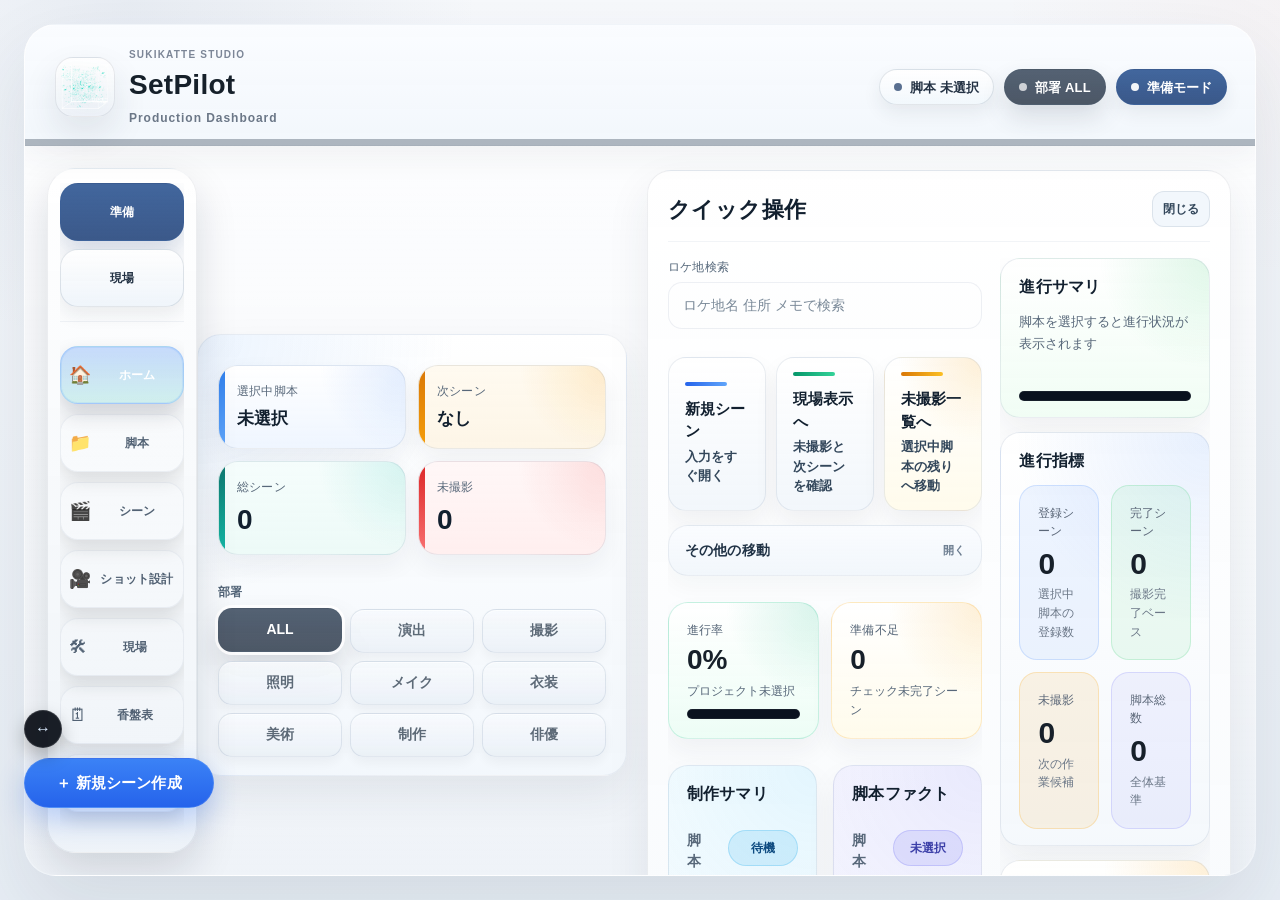
==== commit be3fc8d4: "Update index.html" ====
--- a/index.html
+++ b/index.html
@@ -21,11 +21,11 @@
   --blue:#3b82f6;
   --blue-2:#60a5fa;
   --red:#ef4444;
-  --orange:#f59e0b;
+  --orange:#c77900;
   --purple:#8b5cf6;
   --pink:#ec4899;
   --teal:#14b8a6;
-  --yellow:#eab308;
+  --yellow:#c58b00;
   --shadow:0 10px 30px rgba(0,0,0,.28);
   --radius:18px;
   --radius-sm:12px;
@@ -94,8 +94,20 @@
   top:0;
   z-index:40;
   backdrop-filter:blur(18px);
-  background:rgba(7,11,20,.82);
-  border-bottom:1px solid rgba(255,255,255,.06);
+  background:linear-gradient(180deg, rgba(250,252,255,.94), rgba(242,247,252,.92));
+  border-bottom:1px solid rgba(94,115,138,.10);
+  --dept-accent:rgba(94,115,138,.36);
+}
+
+.topbar::after{
+  content:"";
+  position:absolute;
+  left:0;
+  right:0;
+  bottom:-1px;
+  height:7px;
+  background:var(--dept-accent);
+  pointer-events:none;
 }
 .topbar-inner{
   padding:calc(12px + env(safe-area-inset-top, 0px)) 16px 14px;
@@ -109,8 +121,8 @@
   width:52px;
   height:52px;
   border-radius:16px;
-  background:linear-gradient(180deg, rgba(255,255,255,.10), rgba(255,255,255,.03));
-  border:1px solid rgba(255,255,255,.10);
+  background:linear-gradient(180deg, rgba(255,255,255,.98), rgba(242,247,252,.92));
+  border:1px solid rgba(94,115,138,.12);
   display:flex;
   align-items:center;
   justify-content:center;
@@ -127,7 +139,7 @@
 .logo-fallback{
   font-weight:700;
   font-size:16px;
-  color:#fff;
+  color:#243244;
 }
 .brand-text{
   min-width:0;
@@ -144,8 +156,9 @@
   margin-bottom:2px;
 }
 .brand-sub{
-  color:var(--sub);
-  font-size:11px;
+  color:#6b7787;
+  font-size:12px;
+  font-weight:800;
   letter-spacing:.08em;
   margin-top:3px;
 }
@@ -159,6 +172,7 @@
 .header-chip{
   display:inline-flex;
   align-items:center;
+  gap:8px;
   min-height:30px;
   padding:0 12px;
   border-radius:999px;
@@ -191,15 +205,25 @@
 }
 
 .header-mode-btn.active-prep{
-  background:linear-gradient(180deg, rgba(34,197,94,.28), rgba(34,197,94,.16));
-  border-color:rgba(34,197,94,.42);
+  background:linear-gradient(180deg, rgba(71,95,132,.92), rgba(54,74,103,.84));
+  border-color:rgba(71,95,132,.40);
   color:#fff;
 }
 
 .header-mode-btn.active-field{
-  background:linear-gradient(180deg, rgba(59,130,246,.28), rgba(59,130,246,.16));
-  border-color:rgba(59,130,246,.42);
+  background:linear-gradient(180deg, rgba(184,77,60,.92), rgba(145,58,45,.84));
+  border-color:rgba(184,77,60,.40);
   color:#fff;
+}
+
+.header-chip::before{
+  content:"";
+  width:8px;
+  height:8px;
+  border-radius:999px;
+  background:currentColor;
+  opacity:.72;
+  flex:0 0 auto;
 }
 
 .app{
@@ -244,6 +268,50 @@
 }
 .card.collapsed .card-body{display:none;}
 .card.collapsed .section-toggle{opacity:.9;}
+.focus-hidden{display:none !important;}
+
+.tab-section-nav{
+  display:flex;
+  gap:8px;
+  overflow:auto;
+  margin:0 0 12px;
+  padding:2px 0 4px;
+  scrollbar-width:none;
+}
+.tab-section-nav::-webkit-scrollbar{display:none;}
+.tab-section-btn{
+  flex:0 0 auto;
+  min-height:40px;
+  padding:8px 12px;
+  border-radius:999px;
+  border:1px solid rgba(255,255,255,.08);
+  background:rgba(255,255,255,.04);
+  color:var(--sub);
+  font-size:12px;
+  font-weight:800;
+  white-space:nowrap;
+}
+  .tab-section-btn.active{
+  background:rgba(255,255,255,.12);
+  color:#fff;
+  border-color:rgba(255,255,255,.16);
+}
+
+.tab-section-nav.is-sticky-top{
+  position:sticky;
+  top:16px;
+  z-index:16;
+  justify-content:center;
+  margin:0 auto 14px;
+  padding:10px;
+  width:fit-content;
+  max-width:100%;
+  border-radius:999px;
+  background:rgba(255,255,255,.78);
+  border:1px solid rgba(86,110,138,.10);
+  box-shadow:0 10px 28px rgba(31,41,55,.08);
+  backdrop-filter:blur(14px);
+}
 
 .hero-card{
   padding:16px;
@@ -298,8 +366,8 @@
   font-size:14px;
   font-weight:700;
 }
-.segment-btn.active-prep{ background:linear-gradient(180deg, rgba(34,197,94,.28), rgba(34,197,94,.16)); border-color:rgba(34,197,94,.42); }
-.segment-btn.active-field{ background:linear-gradient(180deg, rgba(59,130,246,.28), rgba(59,130,246,.16)); border-color:rgba(59,130,246,.42); }
+.segment-btn.active-prep{ background:linear-gradient(180deg, rgba(71,95,132,.92), rgba(54,74,103,.84)); border-color:rgba(71,95,132,.40); color:#fff; }
+.segment-btn.active-field{ background:linear-gradient(180deg, rgba(184,77,60,.92), rgba(145,58,45,.84)); border-color:rgba(184,77,60,.40); color:#fff; }
 .segment-btn.active-dept{ background:linear-gradient(180deg, rgba(139,92,246,.28), rgba(139,92,246,.16)); border-color:rgba(139,92,246,.42); }
 
 .status-grid{
@@ -314,6 +382,7 @@
   border-radius:18px;
   padding:14px;
   box-shadow:0 8px 20px rgba(0,0,0,.18);
+  min-width:0;
 }
 .status-label{
   color:var(--sub);
@@ -325,6 +394,15 @@
   font-weight:900;
   line-height:1.3;
   color:#ffffff;
+}
+
+#homeActiveProject,
+#homeNextScene{
+  font-size:17px;
+  line-height:1.25;
+  white-space:normal;
+  overflow:visible;
+  word-break:break-word;
 }
 
 .field{margin-bottom:10px;}
@@ -365,7 +443,7 @@
 .secondary-btn{ background:linear-gradient(180deg, #475569, #334155); }
 .select-btn{ background:linear-gradient(180deg, #3b82f6, #2563eb); }
 .danger-btn{ background:linear-gradient(180deg, #ef4444, #dc2626); }
-.edit-btn{ background:linear-gradient(180deg, #f59e0b, #d97706); }
+.edit-btn{ background:linear-gradient(180deg, #b97400, #945a00); color:#fff; }
 .detail-btn{ background:linear-gradient(180deg, #6366f1, #4f46e5); }
 .copy-btn{ background:linear-gradient(180deg, #64748b, #475569); }
 .shot-btn{ background:linear-gradient(180deg, #22c55e, #15803d); }
@@ -637,7 +715,7 @@
   border-radius:999px;
   background:rgba(59,130,246,.12);
   border:1px solid rgba(96,165,250,.22);
-  color:#dbeafe;
+  color:#35506d;
   font-size:11px;
   font-weight:800;
   text-align:center;
@@ -719,11 +797,20 @@
 .badge.red{ background:rgba(239,68,68,.16); color:#fee2e2; border-color:rgba(239,68,68,.34); }
 .badge.blue{ background:rgba(59,130,246,.16); color:#dbeafe; border-color:rgba(59,130,246,.34); }
 .badge.green{ background:rgba(34,197,94,.16); color:#dcfce7; border-color:rgba(34,197,94,.34); }
-.badge.yellow{ background:rgba(234,179,8,.16); color:#fef9c3; border-color:rgba(234,179,8,.34); }
+.badge.yellow{ background:rgba(197,139,0,.18); color:#2f2200; border-color:rgba(197,139,0,.42); }
 .badge.purple{ background:rgba(139,92,246,.16); color:#ede9fe; border-color:rgba(139,92,246,.34); }
 .badge.pink{ background:rgba(236,72,153,.16); color:#fbcfe8; border-color:rgba(236,72,153,.34); }
-.badge.warn{ background:rgba(245,158,11,.16); color:#fde68a; border-color:rgba(245,158,11,.34); }
+.badge.warn{ background:rgba(199,121,0,.18); color:#2f2200; border-color:rgba(199,121,0,.42); }
 .badge.placeholder{ background:rgba(148,163,184,.16); color:#e2e8f0; border-color:rgba(148,163,184,.34); }
+.badge.high{ background:rgba(239,68,68,.16); color:#fee2e2; border-color:rgba(239,68,68,.34); }
+.badge.medium{ background:rgba(199,121,0,.18); color:#2f2200; border-color:rgba(199,121,0,.42); }
+.badge.low{ background:rgba(148,163,184,.16); color:#e2e8f0; border-color:rgba(148,163,184,.34); }
+.badge.attention{ background:rgba(199,121,0,.2); color:#2f2200; border-color:rgba(199,121,0,.44); }
+.badge.warn-badge{ background:rgba(199,121,0,.18); color:#2f2200; border-color:rgba(199,121,0,.42); }
+.badge.ok-badge{ background:rgba(34,197,94,.16); color:#dcfce7; border-color:rgba(34,197,94,.34); }
+.badge.danger-badge{ background:rgba(239,68,68,.16); color:#fee2e2; border-color:rgba(239,68,68,.34); }
+.badge.hold{ background:rgba(139,92,246,.16); color:#ede9fe; border-color:rgba(139,92,246,.34); }
+.badge.scene-alert{ background:rgba(239,68,68,.14); color:#fecaca; border-color:rgba(239,68,68,.28); }
 
 .scene-card{
   position:relative;
@@ -742,7 +829,7 @@
 .scene-card.label-red::before{background:#ef4444;}
 .scene-card.label-blue::before{background:#3b82f6;}
 .scene-card.label-green::before{background:#22c55e;}
-.scene-card.label-yellow::before{background:#eab308;}
+.scene-card.label-yellow::before{background:#c58b00;}
 .scene-card.label-purple::before{background:#8b5cf6;}
 .scene-card.label-pink::before{background:#ec4899;}
 
@@ -860,6 +947,44 @@
   border-color:rgba(34,197,94,.35);
 }
 
+.scene-summary-stack{
+  display:grid;
+  gap:10px;
+  margin-top:10px;
+}
+
+.scene-warning-list,
+.scene-history-list{
+  display:grid;
+  gap:6px;
+  margin-top:8px;
+}
+
+.scene-warning-item,
+.scene-history-item{
+  padding:8px 10px;
+  border-radius:12px;
+  background:rgba(255,255,255,.04);
+  border:1px solid rgba(255,255,255,.06);
+  color:var(--sub);
+  font-size:12px;
+  line-height:1.6;
+}
+
+.scene-warning-item{
+  border-color:rgba(245,158,11,.22);
+}
+
+.scene-history-item strong{
+  color:var(--text);
+  font-weight:800;
+}
+
+.scene-form-subgrid{
+  display:grid;
+  gap:8px;
+}
+
 .progress-wrap{margin-top:10px;}
 .progress-label-row{
   display:flex;
@@ -871,7 +996,9 @@
   color:var(--sub);
 }
 .progress-bar{
+  box-sizing:border-box;
   width:100%;
+  max-width:100%;
   height:10px;
   border-radius:999px;
   background:#09111e;
@@ -883,6 +1010,77 @@
   border-radius:999px;
   background:linear-gradient(90deg,#22c55e,#16a34a);
   transition:width .25s ease;
+}
+
+.evidence-progress-block{
+  margin-top:8px;
+}
+
+.evidence-progress-row{
+  display:flex;
+  justify-content:space-between;
+  align-items:center;
+  gap:8px;
+  margin-bottom:4px;
+  font-size:11px;
+  color:var(--sub);
+}
+
+.evidence-progress-row strong{
+  color:var(--text);
+  font-size:12px;
+  font-weight:800;
+}
+
+.evidence-progress-track{
+  width:100%;
+  height:8px;
+  border-radius:999px;
+  background:rgba(148,163,184,.16);
+  border:1px solid rgba(148,163,184,.2);
+  overflow:hidden;
+}
+
+.evidence-progress-fill{
+  height:100%;
+  border-radius:999px;
+  transition:width .25s ease;
+}
+
+.evidence-progress-fill.low{
+  background:linear-gradient(90deg,#ef4444,#f87171);
+}
+
+.evidence-progress-fill.mid{
+  background:linear-gradient(90deg,#c77900,#a65f00);
+}
+
+.evidence-progress-fill.high{
+  background:linear-gradient(90deg,#22c55e,#16a34a);
+}
+
+.evidence-progress-caption{
+  margin-top:5px;
+  color:var(--sub);
+  font-size:11px;
+  line-height:1.45;
+}
+
+.evidence-progress-block.is-compact{
+  margin-top:6px;
+}
+
+.evidence-progress-block.is-compact .evidence-progress-row{
+  margin-bottom:3px;
+}
+
+.evidence-progress-block.is-compact .evidence-progress-track{
+  height:7px;
+}
+
+.evidence-progress-block.is-compact .evidence-progress-caption{
+  margin-top:4px;
+  font-size:10px;
 }
 
 .actor-card-inner{
@@ -1085,6 +1283,60 @@
   word-break:break-word;
 }
 
+.actor-image-meta{
+  margin-top:8px;
+  color:var(--sub);
+  font-size:12px;
+  line-height:1.5;
+}
+
+.actor-image-preview{
+  margin-top:10px;
+  width:112px;
+  height:112px;
+  border-radius:20px;
+  overflow:hidden;
+  background:rgba(255,255,255,.04);
+  border:1px solid rgba(255,255,255,.08);
+  display:flex;
+  align-items:center;
+  justify-content:center;
+  transition:border-color .18s ease, box-shadow .18s ease, background .18s ease, transform .18s ease;
+}
+
+.actor-image-preview.is-drop-target{
+  border-color:rgba(103,168,255,.78);
+  box-shadow:0 0 0 4px rgba(103,168,255,.18);
+  background:rgba(103,168,255,.1);
+  transform:translateY(-1px);
+}
+
+.actor-image-preview img{
+  width:100%;
+  height:100%;
+  object-fit:cover;
+  display:block;
+}
+
+.actor-image-preview-placeholder{
+  padding:10px;
+  text-align:center;
+  color:var(--sub);
+  font-size:12px;
+  line-height:1.5;
+}
+
+.actor-master-note{
+  margin-top:10px;
+  padding:12px 14px;
+  border-radius:16px;
+  background:rgba(255,255,255,.05);
+  border:1px solid rgba(255,255,255,.08);
+  color:var(--sub);
+  font-size:12px;
+  line-height:1.65;
+}
+
 @media (max-width:380px){
   .actor-grid{
     grid-template-columns:1fr;
@@ -1298,14 +1550,222 @@
 .quick-check-wrap{
   display:grid;
   grid-template-columns:1fr;
+  gap:12px;
+}
+
+.field-command-shell{
+  display:grid;
+  gap:16px;
+}
+
+.field-live-deck{
+  display:grid;
+  gap:14px;
+}
+
+.field-live-stack,
+.field-side-stack{
+  display:grid;
+  gap:12px;
+}
+
+.field-live-card{
+  padding:16px 18px;
+  border-radius:22px;
+  border:1px solid rgba(255,255,255,.08);
+  background:linear-gradient(180deg, rgba(255,255,255,.06), rgba(255,255,255,.03));
+  box-shadow:0 14px 30px rgba(2,8,23,.18);
+}
+
+.current-scene-bar.field-live-card{
+  background:
+    linear-gradient(180deg, rgba(59,130,246,.18), rgba(59,130,246,.06)),
+    linear-gradient(180deg, rgba(255,255,255,.06), rgba(255,255,255,.03));
+}
+
+.next-scene-box.field-live-card{
+  background:
+    linear-gradient(180deg, rgba(34,197,94,.16), rgba(34,197,94,.05)),
+    linear-gradient(180deg, rgba(255,255,255,.06), rgba(255,255,255,.03));
+}
+
+.field-overview-card{
+  display:grid;
+  gap:14px;
+}
+
+.field-panel-head{
+  display:flex;
+  align-items:flex-start;
+  justify-content:space-between;
+  gap:12px;
+}
+
+.field-panel-kicker{
+  color:#93c5fd;
+  font-size:11px;
+  font-weight:900;
+  letter-spacing:.08em;
+  text-transform:uppercase;
+}
+
+.field-panel-title{
+  margin-top:4px;
+  color:#fff;
+  font-size:18px;
+  font-weight:900;
+  line-height:1.35;
+}
+
+.field-panel-summary{
+  color:#cbd5e1;
+  font-size:12px;
+  font-weight:800;
+  line-height:1.5;
+  text-align:right;
+}
+
+.field-mini-actions{
+  display:grid;
   gap:10px;
 }
 
+.field-mini-actions .button-row{
+  margin:0;
+  display:grid;
+  grid-template-columns:1fr 1fr;
+  gap:10px;
+}
+
+.field-mini-actions .button-row:last-child{
+  grid-template-columns:1fr;
+}
+
+.field-mini-actions .button-row button{
+  min-height:44px;
+}
+
+.field-mini-metrics{
+  display:grid;
+  grid-template-columns:repeat(3, minmax(0, 1fr));
+  gap:10px;
+}
+
+.field-project-link-box{
+  padding:12px 14px;
+  border-radius:16px;
+  background:rgba(255,255,255,.74);
+  border:1px solid rgba(148,163,184,.18);
+  color:#223144;
+  box-shadow:inset 0 1px 0 rgba(255,255,255,.4);
+}
+
+.field-project-link-box .button-row{
+  margin-top:10px;
+}
+
+.field-project-link-box .button-row button{
+  min-height:38px;
+}
+
+.field-control-band{
+  display:grid;
+  gap:14px;
+}
+
+.field-quick-filter-grid{
+  display:grid;
+  grid-template-columns:1fr;
+  gap:12px;
+}
+
+.field-quick-filter-grid .field,
+.field-toggle-row .field,
+.field-filter-grid .field{
+  margin-bottom:0;
+}
+
+.field-toggle-row{
+  display:grid;
+  grid-template-columns:1fr;
+  gap:10px;
+}
+
+.field-toggle-row .scene-check-item{
+  min-height:46px;
+}
+
+.field-inline-actions{
+  display:flex;
+  flex-wrap:wrap;
+  gap:10px;
+}
+
+.field-inline-actions button{
+  flex:1 1 150px;
+  min-height:42px;
+}
+
+.field-filter-panel,
+.field-check-panel{
+  border:1px solid rgba(255,255,255,.08);
+  border-radius:20px;
+  background:rgba(255,255,255,.04);
+  overflow:hidden;
+}
+
+.field-filter-panel summary,
+.field-check-panel summary{
+  cursor:pointer;
+  list-style:none;
+  display:flex;
+  align-items:center;
+  justify-content:space-between;
+  gap:12px;
+  padding:16px 18px;
+  font-size:14px;
+  font-weight:900;
+  color:#dbeafe;
+}
+
+.field-filter-panel summary > span:first-child,
+.field-check-panel summary > span:first-child{
+  flex:1 1 auto;
+}
+
+.field-filter-panel summary::-webkit-details-marker,
+.field-check-panel summary::-webkit-details-marker{
+  display:none;
+}
+
+.field-filter-panel summary::after,
+.field-check-panel summary::after{
+  content:"開く";
+  font-size:11px;
+  font-weight:800;
+  color:var(--sub);
+}
+
+.field-filter-panel[open] summary::after,
+.field-check-panel[open] summary::after{
+  content:"閉じる";
+}
+
+.field-filter-body{
+  padding:0 18px 18px;
+}
+
+.field-filter-grid{
+  display:grid;
+  grid-template-columns:1fr;
+  gap:12px;
+}
+
 .quick-check-box{
-  background:rgba(255,255,255,.05);
+  background:linear-gradient(180deg, rgba(255,255,255,.06), rgba(255,255,255,.03));
   border:1px solid rgba(255,255,255,.08);
-  border-radius:16px;
-  padding:10px;
+  border-radius:18px;
+  padding:12px;
 }
 
 .quick-check-title{
@@ -1323,23 +1783,48 @@
 
 .quick-check-item{
   display:flex;
-  gap:8px;
+  gap:10px;
   align-items:center;
   color:var(--text);
   font-size:13px;
+  font-weight:700;
   background:rgba(255,255,255,.03);
   border:1px solid rgba(255,255,255,.05);
   border-radius:12px;
-  padding:7px 9px;
+  padding:10px 12px;
   min-height:0;
-  line-height:1.35;
+  line-height:1.45;
   width:100%;
+}
+
+.quick-check-item input[type="checkbox"]{
+  width:18px;
+  height:18px;
+  flex:0 0 18px;
 }
 
 @media (min-width:1024px){
   .quick-check-wrap{
     grid-template-columns:1fr 1fr;
     align-items:start;
+  }
+
+  .field-live-deck{
+    grid-template-columns:minmax(0, 1.5fr) minmax(320px, .9fr);
+    align-items:start;
+  }
+
+  .field-quick-filter-grid{
+    grid-template-columns:repeat(3, minmax(0, 1fr));
+  }
+
+  .field-toggle-row{
+    grid-template-columns:repeat(2, minmax(0, 1fr));
+  }
+
+  .field-filter-grid{
+    grid-template-columns:repeat(2, minmax(0, 1fr));
+    gap:14px 16px;
   }
 }
 
@@ -1552,9 +2037,13 @@
 }
 .tab-icon{font-size:18px;line-height:1;}
 .tab-label{
+  display:block;
+  width:100%;
   font-size:11px;
   font-weight:800;
   line-height:1.1;
+  text-align:center;
+  overflow-wrap:anywhere;
 }
 
 .tab-panel{
@@ -1747,6 +2236,28 @@
   font-weight:700;
 }
 
+.compact-action-group{
+  margin-top:10px;
+  padding:10px 12px;
+  border-radius:14px;
+  border:1px solid rgba(255,255,255,.07);
+  background:rgba(255,255,255,.025);
+}
+
+.compact-action-group summary{
+  cursor:pointer;
+  color:#e2e8f0;
+  font-size:13px;
+  font-weight:700;
+}
+
+.compact-action-note{
+  margin:0 0 8px;
+  color:var(--sub);
+  font-size:12px;
+  line-height:1.5;
+}
+
 .current-scene-strip{
   position:sticky;
   top:0;
@@ -2120,6 +2631,77 @@
   line-height:1.7;
 }
 
+.call-sheet-badge-row{
+  display:flex;
+  flex-wrap:wrap;
+  gap:6px;
+  margin:8px 0 4px;
+}
+
+.call-sheet-revision-badge{
+  display:inline-flex;
+  align-items:center;
+  gap:4px;
+  min-height:24px;
+  padding:0 10px;
+  border-radius:999px;
+  border:1px solid #d7dee7;
+  background:#f8fafc;
+  color:#334155;
+  font-size:11px;
+  font-weight:800;
+}
+
+.call-sheet-revision-badge.is-initial{
+  background:#eef2ff;
+  border-color:#c7d2fe;
+  color:#4338ca;
+}
+
+.call-sheet-revision-badge.is-update{
+  background:#fff7ed;
+  border-color:#fdba74;
+  color:#c2410c;
+}
+
+.call-sheet-revision-badge.is-final{
+  background:#ecfdf5;
+  border-color:#86efac;
+  color:#166534;
+}
+
+.call-sheet-revision-badge.is-locked{
+  background:#fff1f2;
+  border-color:#fda4af;
+  color:#be123c;
+}
+
+.call-sheet-revision-badge.is-warning{
+  background:#fffbeb;
+  border-color:#fcd34d;
+  color:#b45309;
+}
+
+.call-sheet-revision-badge.is-danger{
+  background:#fef2f2;
+  border-color:#fca5a5;
+  color:#b91c1c;
+}
+
+.call-sheet-revision-badge.is-info{
+  background:#eff6ff;
+  border-color:#93c5fd;
+  color:#1d4ed8;
+}
+
+.call-sheet-section-title{
+  margin:0 0 10px;
+  font-size:13px;
+  font-weight:900;
+  letter-spacing:.04em;
+  color:#475569;
+}
+
 .call-sheet-table{
   width:100%;
   overflow-x:auto;
@@ -2203,6 +2785,27 @@
   opacity:.82;
 }
 
+.call-sheet-row-marker{
+  min-width:920px;
+  grid-template-columns:minmax(0, 1fr);
+}
+
+.call-sheet-row-marker .call-sheet-cell{
+  font-size:12px;
+  font-weight:800;
+  line-height:1.55;
+  color:#24344b;
+  border-right:none;
+}
+
+.call-sheet-row-marker.is-move{
+  background:rgba(96,165,250,.12);
+}
+
+.call-sheet-row-marker.is-break{
+  background:rgba(250,204,21,.14);
+}
+
 .call-sheet-meta-form{
   display:grid;
   grid-template-columns:repeat(2, minmax(0, 1fr));
@@ -2403,7 +3006,12 @@
   max-height:220px;
   overflow:auto;
   margin-top:8px;
-  padding-right:2px;
+  padding:10px;
+  padding-right:8px;
+  border-radius:16px;
+  border:1px solid rgba(255,255,255,.08);
+  background:linear-gradient(180deg, rgba(255,255,255,.05), rgba(7,11,20,.26));
+  box-shadow:inset 0 1px 0 rgba(255,255,255,.03);
 }
 
 .call-sheet-project-selected{
@@ -2411,6 +3019,13 @@
   flex-wrap:wrap;
   gap:6px;
   margin-top:8px;
+  min-height:42px;
+  padding:8px 10px;
+  border-radius:14px;
+  border:1px solid rgba(96,165,250,.18);
+  background:rgba(59,130,246,.08);
+  align-items:center;
+  color:#111827;
 }
 
 .call-sheet-project-chip{
@@ -2419,9 +3034,9 @@
   min-height:28px;
   padding:4px 10px;
   border-radius:999px;
-  background:rgba(59,130,246,.12);
-  border:1px solid rgba(59,130,246,.28);
-  color:#dbeafe;
+  background:rgba(255,255,255,.62);
+  border:1px solid rgba(15,23,42,.14);
+  color:#111827;
   font-size:11px;
   font-weight:800;
 }
@@ -2435,12 +3050,17 @@
   border-radius:14px;
   border:1px solid rgba(255,255,255,.08);
   background:rgba(255,255,255,.04);
-  color:#e5eefc;
+  color:#111827;
   font-size:12px;
   font-weight:800;
   margin-bottom:0;
   cursor:pointer;
   white-space:normal;
+}
+
+.call-sheet-project-option:hover{
+  border-color:rgba(96,165,250,.24);
+  background:rgba(255,255,255,.74);
 }
 
 .call-sheet-project-option input{
@@ -2461,7 +3081,7 @@
 
 .call-sheet-project-option span{
   display:block;
-  color:#eef4ff;
+  color:#111827;
   line-height:1.2;
   white-space:normal;
 }
@@ -2469,14 +3089,15 @@
 .call-sheet-project-option small{
   display:block;
   margin-top:2px;
-  color:#9fb0c9;
+  color:#374151;
   font-size:10px;
   font-weight:700;
 }
 
 .call-sheet-project-empty{
-  color:var(--sub);
+  color:#111827;
   font-size:12px;
+  font-weight:700;
 }
 
 .call-sheet-live-box{
@@ -2624,6 +3245,104 @@
 
 .live-focus-actions{
   margin-top:auto;
+}
+
+.action-picker-overlay{
+  position:fixed;
+  inset:0;
+  z-index:140;
+  display:flex;
+  align-items:center;
+  justify-content:center;
+  padding:24px;
+  background:rgba(12,18,28,.42);
+  backdrop-filter:blur(8px);
+}
+
+.action-picker-modal{
+  width:min(560px, 100%);
+  max-height:min(80vh, 760px);
+  overflow:auto;
+  padding:18px;
+  border-radius:24px;
+  border:1px solid rgba(86,110,138,.16);
+  background:linear-gradient(180deg, rgba(255,255,255,.98), rgba(243,247,251,.95));
+  box-shadow:0 28px 80px rgba(15,23,42,.22);
+}
+
+.action-picker-head{
+  display:flex;
+  align-items:flex-start;
+  justify-content:space-between;
+  gap:16px;
+  margin-bottom:14px;
+}
+
+.action-picker-title{
+  margin:0;
+  font-size:20px;
+  font-weight:900;
+  color:#12202f;
+}
+
+.action-picker-sub{
+  margin:4px 0 0;
+  color:#516274;
+  font-size:13px;
+  line-height:1.6;
+}
+
+.action-picker-list{
+  display:grid;
+  gap:10px;
+}
+
+.action-picker-option{
+  width:100%;
+  display:flex;
+  align-items:center;
+  justify-content:space-between;
+  gap:12px;
+  padding:14px 16px;
+  border-radius:18px;
+  border:1px solid rgba(86,110,138,.12);
+  background:linear-gradient(180deg, rgba(255,255,255,.98), rgba(241,246,251,.92));
+  color:#132231;
+  text-align:left;
+  box-shadow:0 10px 20px rgba(31,41,55,.05);
+}
+
+.action-picker-option:disabled{
+  opacity:.48;
+}
+
+.action-picker-option-main{
+  min-width:0;
+}
+
+.action-picker-option-title{
+  font-size:14px;
+  font-weight:800;
+  color:#12202f;
+}
+
+.action-picker-option-meta{
+  margin-top:3px;
+  font-size:12px;
+  color:#5b6c7d;
+}
+
+.action-picker-option-badge{
+  flex:0 0 auto;
+  min-width:44px;
+  padding:6px 10px;
+  border-radius:999px;
+  background:rgba(19,63,120,.08);
+  border:1px solid rgba(19,63,120,.12);
+  color:#24496d;
+  font-size:12px;
+  font-weight:800;
+  text-align:center;
 }
 
 .call-sheet-print-preview{
@@ -2877,6 +3596,67 @@
   font-size:10px;
 }
 
+.sheet-print-op-strip{
+  display:flex;
+  justify-content:center;
+  align-items:center;
+  gap:8px;
+  flex-wrap:wrap;
+  margin:0 0 10px;
+}
+
+.sheet-print-op-strip.is-secondary{
+  margin-top:-4px;
+}
+
+.sheet-print-op-chip{
+  display:inline-flex;
+  align-items:center;
+  gap:6px;
+  min-height:24px;
+  padding:0 10px;
+  border-radius:999px;
+  background:#f8fafc;
+  color:#475569;
+  font-size:8.4px;
+  font-weight:800;
+  border:1px solid #d7dee7;
+}
+
+.sheet-print-op-chip b{
+  color:#233449;
+  font-size:9.4px;
+}
+
+.sheet-print-op-notes{
+  display:grid;
+  grid-template-columns:repeat(3, minmax(0, 1fr));
+  gap:8px;
+  margin:8px 0 6px;
+}
+
+.sheet-print-op-note{
+  display:grid;
+  gap:4px;
+  padding:8px 10px;
+  border-radius:10px;
+  border:1px solid #d7dee7;
+  background:#fafbfd;
+  min-width:0;
+}
+
+.sheet-print-op-note strong{
+  color:#31435e;
+  font-size:8.8px;
+}
+
+.sheet-print-op-note span{
+  color:#4b5d73;
+  font-size:8.5px;
+  line-height:1.5;
+  word-break:break-word;
+}
+
 .sheet-print-alert{
   border:1px solid #f1c4c4;
   color:#e11d48;
@@ -3072,6 +3852,44 @@
 
 .sheet-print-table tbody tr.location-change td{
   border-top:2px solid #5f738f;
+}
+
+.sheet-print-table tbody tr.sheet-print-marker-row td{
+  padding:3px 6px;
+  height:auto;
+  font-size:7px;
+  font-weight:800;
+  line-height:1.25;
+  color:#23364f;
+  border-top:2px solid #5f738f;
+  border-bottom:1px solid #8ca0ba;
+  background:#f7fafc;
+  text-align:center;
+}
+
+.sheet-print-table tbody tr.sheet-print-marker-row.is-move td{
+  background:#f3f8ff;
+}
+
+.sheet-print-table tbody tr.sheet-print-marker-row.is-break td{
+  background:#fff6d9;
+}
+
+.sheet-print-marker-time{
+  display:inline-block;
+  min-width:64px;
+  margin-right:8px;
+  color:#506176;
+}
+
+.sheet-print-marker-label{
+  display:inline-block;
+  margin-right:8px;
+  color:#b84d3c;
+}
+
+.sheet-print-marker-detail{
+  color:#314255;
 }
 
 .sheet-print-table .time-col{
@@ -3532,6 +4350,31 @@
     padding:8px 12px;
   }
 
+  .shot-plan-layout{
+    grid-template-columns:1fr;
+  }
+
+  .shot-plan-board{
+    min-height:260px;
+  }
+
+  .shot-plan-item-row{
+    grid-template-columns:auto minmax(0, 1fr) repeat(4, auto);
+  }
+
+  .shot-designer-shell{
+    grid-template-columns:1fr;
+  }
+
+  .shot-designer-left,
+  .shot-designer-right{
+    min-height:0;
+  }
+
+  .shot-designer-board{
+    min-height:520px;
+  }
+
   .call-sheet-title{
     font-size:15px;
   }
@@ -3630,6 +4473,7 @@
 
 @media (min-width:1024px){
   body.mode-prep{
+    overflow:hidden;
     padding:24px;
     background:
       radial-gradient(circle at 12% 0%, rgba(59,130,246,.12), transparent 26%),
@@ -3638,10 +4482,15 @@
   }
 
   body.mode-prep .app-shell{
+    display:grid;
+    grid-template-columns:172px minmax(0, 1fr);
+    grid-template-rows:auto 1fr;
     max-width:none;
-    width:calc(100vw - 192px);
-    margin:0 0 0 144px;
+    width:calc(100vw - 48px);
+    margin:0 auto;
+    height:calc(100vh - 48px);
     min-height:calc(100vh - 48px);
+    position:relative;
     border:1px solid rgba(255,255,255,.07);
     border-radius:32px;
     overflow:hidden;
@@ -3652,7 +4501,7 @@
   }
 
   body.mode-prep .topbar-inner{
-    padding:22px 28px 18px;
+    padding:22px 28px 18px 30px;
     display:flex;
     align-items:center;
     justify-content:space-between;
@@ -3692,6 +4541,42 @@
     gap:10px;
   }
 
+  body.mode-prep .topbar{
+    grid-column:1 / -1;
+    grid-row:1;
+    background:linear-gradient(180deg, rgba(250,252,255,.98), rgba(242,247,252,.96)) !important;
+    border-bottom:1px solid rgba(94,115,138,.10) !important;
+  }
+
+  body.mode-prep .brand-label{
+    color:#7c8697 !important;
+  }
+
+  body.mode-prep .brand-title{
+    color:#16202a !important;
+  }
+
+  body.mode-prep .brand-sub{
+    color:#6b7787 !important;
+  }
+
+  body.mode-field .topbar{
+    background:linear-gradient(180deg, rgba(250,252,255,.98), rgba(242,247,252,.96)) !important;
+    border-bottom:1px solid rgba(94,115,138,.10) !important;
+  }
+
+  body.mode-field .brand-label{
+    color:#7c8697 !important;
+  }
+
+  body.mode-field .brand-title{
+    color:#16202a !important;
+  }
+
+  body.mode-field .brand-sub{
+    color:#6b7787 !important;
+  }
+
   body.mode-prep .header-mode-switch{
     display:none;
   }
@@ -3703,10 +4588,11 @@
   }
 
   body.mode-prep .header-chip{
-    background:rgba(255,255,255,.05);
-    border-color:rgba(148,163,184,.18);
-    color:#e7eefc;
+    background:rgba(255,255,255,.92);
+    border-color:rgba(148,163,184,.26);
+    color:#243244;
     padding:0 14px;
+    box-shadow:0 8px 18px rgba(41,51,66,.08);
   }
 
   body.mode-prep .current-scene-strip{
@@ -3714,27 +4600,29 @@
   }
 
   body.mode-prep .tabbar{
-    position:fixed;
-    left:24px;
-    top:24px;
-    height:calc(100vh - 48px);
-    width:96px;
+    grid-column:1;
+    grid-row:2;
+    align-self:stretch;
+    position:relative;
+    top:auto;
+    width:calc(100% - 22px);
+    min-width:0;
+    height:auto;
     max-width:none;
-    right:auto;
-    bottom:auto;
-    margin:0;
-    padding:16px 10px;
+    margin:22px 0 22px 22px;
+    padding:14px 12px;
     background:
       linear-gradient(180deg, rgba(255,255,255,.04), rgba(255,255,255,.015)),
       linear-gradient(180deg, rgba(10,17,32,.98), rgba(12,20,38,.98));
-    border-top:none;
-    border-radius:24px;
+    border-top:1px solid rgba(148,163,184,.10);
+    border-radius:28px;
     border-left:1px solid rgba(148,163,184,.10);
     border-right:1px solid rgba(148,163,184,.10);
     border-bottom:1px solid rgba(148,163,184,.10);
-    box-shadow:none;
+    box-shadow:0 18px 42px rgba(15,23,42,.14);
     backdrop-filter:none;
-    z-index:30;
+    overflow:hidden;
+    z-index:20;
   }
 
   body.mode-prep .tabbar-inner{
@@ -3743,27 +4631,32 @@
     align-items:stretch;
     gap:10px;
     padding:0;
-    overflow:visible;
+    height:100%;
+    overflow-y:auto;
+    overflow-x:hidden;
   }
 
   body.mode-prep .tab-btn{
     flex:0 0 auto;
     width:100%;
-    min-height:72px;
-    border-radius:20px;
-    padding:12px 8px;
+    min-height:58px;
+    border-radius:18px;
+    padding:10px 8px;
     background:linear-gradient(180deg, rgba(255,255,255,.045), rgba(255,255,255,.02));
     border-color:rgba(148,163,184,.14);
-    box-shadow:0 12px 30px rgba(0,0,0,.16);
+    box-shadow:0 8px 18px rgba(0,0,0,.12);
   }
 
   body.mode-prep .tab-icon{
-    font-size:22px;
+    font-size:18px;
   }
 
   body.mode-prep .tab-label{
     font-size:12px;
+    line-height:1.2;
     letter-spacing:.02em;
+    white-space:normal;
+    word-break:keep-all;
   }
 
   body.mode-prep .tab-btn.active{
@@ -3771,7 +4664,7 @@
       linear-gradient(180deg, rgba(59,130,246,.28), rgba(20,184,166,.18)),
       linear-gradient(180deg, rgba(255,255,255,.05), rgba(255,255,255,.02));
     border-color:rgba(96,165,250,.34);
-    box-shadow:0 0 0 1px rgba(96,165,250,.14) inset, 0 20px 35px rgba(15,23,42,.34);
+    box-shadow:0 0 0 1px rgba(96,165,250,.14) inset, 0 10px 20px rgba(15,23,42,.18);
   }
 
   body.mode-prep .sidebar-mode-switch{
@@ -3783,30 +4676,41 @@
   }
 
   body.mode-prep .sidebar-mode-btn{
-    min-height:42px;
-    border-radius:14px;
+    min-height:58px;
+    border-radius:18px;
     padding:10px 8px;
-    background:rgba(255,255,255,.04);
-    border:1px solid rgba(148,163,184,.14);
-    color:#cdd9ee;
+    background:linear-gradient(180deg, rgba(255,255,255,.96), rgba(238,244,250,.92));
+    border:1px solid rgba(94,115,138,.18);
+    color:#233244;
     font-size:12px;
     font-weight:800;
+    box-shadow:0 8px 18px rgba(31,41,55,.08);
   }
 
   body.mode-prep .sidebar-mode-btn.active-prep{
-    background:linear-gradient(180deg, rgba(34,197,94,.24), rgba(34,197,94,.12));
-    border-color:rgba(34,197,94,.34);
+    background:linear-gradient(180deg, rgba(58,96,153,.96), rgba(38,71,125,.90));
+    border-color:rgba(58,96,153,.42);
     color:#fff;
+    box-shadow:0 12px 24px rgba(38,71,125,.20);
   }
 
   body.mode-prep .sidebar-mode-btn.active-field{
-    background:linear-gradient(180deg, rgba(59,130,246,.24), rgba(59,130,246,.12));
-    border-color:rgba(59,130,246,.34);
+    background:linear-gradient(180deg, rgba(191,76,52,.96), rgba(151,55,35,.90));
+    border-color:rgba(191,76,52,.42);
     color:#fff;
+    box-shadow:0 12px 24px rgba(151,55,35,.18);
   }
 
   body.mode-prep .app{
-    padding:22px 24px 36px;
+    grid-column:2;
+    grid-row:2;
+    min-width:0;
+    min-height:0;
+    height:100%;
+    padding:24px 24px 36px 0;
+    overflow-y:auto;
+    overflow-x:hidden;
+    overscroll-behavior:contain;
   }
 
   body.mode-prep .card{
@@ -3838,7 +4742,7 @@
     margin-bottom:6px;
     font-size:12px;
     letter-spacing:.02em;
-    color:#94a3b8;
+    color:#55677a;
   }
 
   body.mode-prep input,
@@ -3879,16 +4783,23 @@
     position:sticky;
     top:164px;
     background:
-      radial-gradient(circle at top left, rgba(96,165,250,.16), transparent 42%),
-      linear-gradient(180deg, rgba(255,255,255,.055), rgba(255,255,255,.02)),
-      linear-gradient(180deg, rgba(14,24,43,.98), rgba(12,19,35,.98));
+      radial-gradient(circle at top left, rgba(96,165,250,.12), transparent 42%),
+      linear-gradient(180deg, rgba(255,255,255,.98), rgba(242,247,252,.94));
+    border:1px solid rgba(148,163,184,.14);
+    box-shadow:0 18px 40px rgba(34,47,67,.08);
   }
 
   body.mode-prep #tabProject.tab-panel.active{
     display:grid;
-    grid-template-columns:minmax(360px, 440px) minmax(0, 1fr);
+    grid-template-columns:repeat(2, minmax(0, 1fr));
     gap:20px;
     align-items:start;
+    justify-content:center;
+  }
+
+  body.mode-prep #tabProject.tab-panel.active.project-focus-all{
+    grid-template-columns:minmax(460px, 620px) minmax(540px, 760px);
+    gap:24px;
   }
 
   body.mode-prep #projectListSection{
@@ -3905,18 +4816,211 @@
     top:164px;
   }
 
+  body.mode-prep #tabProject.tab-panel.active > .tab-section-nav{
+    grid-column:1 / -1;
+    justify-self:center;
+    top:12px;
+  }
+
+  body.mode-prep #tabProject.tab-panel.active.project-focus-form,
+  body.mode-prep #tabProject.tab-panel.active.project-focus-list{
+    grid-template-columns:minmax(0, 1080px);
+    justify-content:center;
+    gap:18px;
+  }
+
+  body.mode-prep #tabProject.tab-panel.active.project-focus-form #projectCreateSection,
+  body.mode-prep #tabProject.tab-panel.active.project-focus-list #projectListSection{
+    width:100%;
+    min-width:0;
+  }
+
   body.mode-prep #tabMaster.tab-panel.active{
     display:grid;
     grid-template-columns:repeat(3, minmax(0, 1fr));
+    gap:22px;
+    align-items:start;
+  }
+
+  body.mode-prep #tabMaster.tab-panel.active > .tab-section-nav{
+    grid-column:1 / -1;
+    grid-row:1;
+    justify-self:center;
+    top:12px;
+  }
+
+  body.mode-prep #tabMaster.tab-panel.active #actorMasterSection{
+    grid-column:1;
+    grid-row:2;
+    align-self:start;
+  }
+
+  body.mode-prep #tabMaster.tab-panel.active #locationMasterSection{
+    grid-column:2;
+    grid-row:2;
+    align-self:start;
+  }
+
+  body.mode-prep #tabMaster.tab-panel.active #propMasterSection{
+    grid-column:3;
+    grid-row:2;
+    align-self:start;
+  }
+
+  body.mode-prep #tabMaster.tab-panel.active.master-focus-actor,
+  body.mode-prep #tabMaster.tab-panel.active.master-focus-location,
+  body.mode-prep #tabMaster.tab-panel.active.master-focus-prop{
+    grid-template-columns:minmax(0, 1080px);
+    justify-content:center;
+    gap:18px;
+  }
+
+  body.mode-prep #tabMaster.tab-panel.active.master-focus-actor #actorMasterSection,
+  body.mode-prep #tabMaster.tab-panel.active.master-focus-location #locationMasterSection,
+  body.mode-prep #tabMaster.tab-panel.active.master-focus-prop #propMasterSection{
+    grid-column:1;
+    grid-row:2;
+    width:100%;
+    min-width:0;
+  }
+
+  body.mode-prep #tabMaster.tab-panel.active.master-focus-actor .card,
+  body.mode-prep #tabMaster.tab-panel.active.master-focus-location .card,
+  body.mode-prep #tabMaster.tab-panel.active.master-focus-prop .card{
+    min-height:0;
+  }
+
+  body.mode-prep #tabMaster.tab-panel.active.master-focus-actor .card-body,
+  body.mode-prep #tabMaster.tab-panel.active.master-focus-location .card-body,
+  body.mode-prep #tabMaster.tab-panel.active.master-focus-prop .card-body{
+    display:grid;
+    grid-template-columns:repeat(2, minmax(0, 1fr));
+    gap:14px 16px;
+    align-items:start;
+  }
+
+  body.mode-prep #tabMaster.tab-panel.active.master-focus-actor .card-body > #actorList,
+  body.mode-prep #tabMaster.tab-panel.active.master-focus-location .card-body > #locationList,
+  body.mode-prep #tabMaster.tab-panel.active.master-focus-prop .card-body > #propList{
+    grid-column:1 / -1;
+  }
+
+  body.mode-prep #tabMaster.tab-panel.active.master-focus-actor .card-body > .button-row,
+  body.mode-prep #tabMaster.tab-panel.active.master-focus-location .card-body > .button-row,
+  body.mode-prep #tabMaster.tab-panel.active.master-focus-prop .card-body > .button-row{
+    grid-column:1 / -1;
+  }
+
+  body.mode-prep #tabScene.tab-panel.active{
+    display:grid;
+    grid-template-columns:repeat(2, minmax(0, 1fr));
     gap:20px;
     align-items:start;
-  }
-
-  body.mode-prep #tabScene.tab-panel.active{
-    display:grid;
-    grid-template-columns:minmax(380px, 470px) minmax(0, 1fr);
-    gap:20px;
-    align-items:start;
+    justify-content:center;
+  }
+
+  body.mode-prep #tabScene.tab-panel.active.scene-focus-all{
+    grid-template-columns:minmax(500px, 660px) minmax(560px, 780px);
+    gap:24px;
+  }
+
+  body.mode-prep #tabScene.tab-panel.active > .tab-section-nav{
+    grid-column:1 / -1;
+    justify-self:center;
+    top:12px;
+  }
+
+  body.mode-prep #tabScene.tab-panel.active.scene-focus-form,
+  body.mode-prep #tabScene.tab-panel.active.scene-focus-list{
+    grid-template-columns:minmax(0, 1120px);
+    justify-content:center;
+    gap:18px;
+  }
+
+  body.mode-prep #tabScene.tab-panel.active.scene-focus-form #sceneFormSection,
+  body.mode-prep #tabScene.tab-panel.active.scene-focus-list #sceneListSection{
+    width:100%;
+    min-width:0;
+  }
+
+  body.mode-prep #tabProject.tab-panel.active.project-focus-all #projectCreateSection,
+  body.mode-prep #tabProject.tab-panel.active.project-focus-all #projectListSection,
+  body.mode-prep #tabScene.tab-panel.active.scene-focus-all #sceneFormSection,
+  body.mode-prep #tabScene.tab-panel.active.scene-focus-all #sceneListSection{
+    width:100%;
+    min-width:0;
+  }
+
+  body.mode-prep #tabProject.tab-panel.active.project-focus-all #projectCreateSection .card-body{
+    padding:20px 22px 22px;
+  }
+
+  body.mode-prep #tabProject.tab-panel.active.project-focus-all #projectListSection .card-body{
+    padding:18px 20px 22px;
+  }
+
+  body.mode-prep #tabProject.tab-panel.active.project-focus-all .project-card-grid{
+    grid-template-columns:minmax(0, 1.55fr) minmax(116px, .72fr) minmax(180px, .9fr) minmax(220px, 1fr);
+    gap:14px;
+  }
+
+  body.mode-prep #tabProject.tab-panel.active.project-focus-all .project-card-actions .item-actions button,
+  body.mode-prep #tabProject.tab-panel.active.project-focus-all .project-card-actions .project-extra-actions button{
+    min-height:40px;
+    padding:9px 10px;
+    font-size:12px;
+  }
+
+  body.mode-prep #tabScene.tab-panel.active.scene-focus-all #sceneFormSection.compact-form-card{
+    padding:18px 20px;
+  }
+
+  body.mode-prep #tabScene.tab-panel.active.scene-focus-all #sceneFormSection .card-body{
+    padding-top:8px;
+  }
+
+  body.mode-prep #tabScene.tab-panel.active.scene-focus-all .scene-form-group{
+    padding:16px 18px;
+    border-radius:20px;
+  }
+
+  body.mode-prep #tabScene.tab-panel.active.scene-focus-all .scene-form-group-body{
+    margin-top:12px;
+  }
+
+  body.mode-prep #tabScene.tab-panel.active.scene-focus-all .scene-form-tools{
+    gap:12px;
+  }
+
+  body.mode-prep #tabScene.tab-panel.active.scene-focus-all .button-row{
+    gap:10px;
+  }
+
+  body.mode-prep #tabScene.tab-panel.active.scene-focus-all .two-col{
+    gap:14px;
+  }
+
+  @media (max-width:1480px){
+    body.mode-prep #tabProject.tab-panel.active.project-focus-all{
+      grid-template-columns:minmax(420px, 1fr) minmax(500px, 1.08fr);
+    }
+
+    body.mode-prep #tabScene.tab-panel.active.scene-focus-all{
+      grid-template-columns:minmax(450px, .95fr) minmax(520px, 1.05fr);
+    }
+  }
+
+  body.mode-prep #tabShot.tab-panel.active{
+    display:block;
+  }
+
+  body.mode-prep #tabTool.tab-panel.active.tool-focus-field #fieldControlSection{
+    max-width:1220px;
+    margin:0 auto;
+  }
+
+  body.mode-prep #tabTool.tab-panel.active.tool-focus-field #fieldControlSection .card-body{
+    padding:20px 22px 24px;
   }
 
   body.mode-prep #sceneFormSection{
@@ -3930,33 +5034,109 @@
 
   body.mode-prep #dashboardSection .card-body{
     display:grid;
-    grid-template-columns:minmax(0, 1.15fr) minmax(320px, .85fr);
+    grid-template-columns:minmax(0, 1.2fr) minmax(0, .8fr);
     gap:18px;
     align-items:start;
-  }
-
+    min-width:0;
+    overflow:hidden;
+  }
+
+  body.mode-prep #dashboardSection.collapsed .card-body{
+    display:none;
+  }
+
+  body.mode-prep .prep-dashboard-main,
   body.mode-prep .prep-dashboard-side{
     display:grid;
     gap:14px;
+    min-width:0;
+    overflow:hidden;
   }
 
   body.mode-prep .prep-dashboard-grid{
-    grid-template-columns:repeat(3, minmax(0, 1fr));
-    gap:14px;
+    display:grid;
+    grid-template-columns:repeat(2, minmax(0, 1fr));
+    gap:16px;
+    align-items:start;
+    min-width:0;
+  }
+
+  body.mode-prep .prep-dashboard-grid .dashboard-panel:last-child{
+    grid-column:1 / -1;
+  }
+
+  body.mode-prep .dashboard-panel{
+    min-width:0;
+    overflow:hidden;
+  }
+
+  body.mode-prep .dashboard-inline-list{
+    min-width:0;
+  }
+
+  body.mode-prep .dashboard-inline-item{
+    gap:16px;
+    align-items:flex-start;
+    padding:12px 0;
+  }
+
+  body.mode-prep .dashboard-inline-main{
+    min-width:0;
+  }
+
+  body.mode-prep .dashboard-inline-title,
+  body.mode-prep .dashboard-inline-sub{
+    writing-mode:horizontal-tb;
+    word-break:break-word;
+  }
+
+  body.mode-prep .dashboard-inline-title{
+    font-size:14px;
+    line-height:1.5;
+  }
+
+  body.mode-prep .dashboard-inline-sub{
+    font-size:13px;
+    line-height:1.65;
+  }
+
+  body.mode-prep .dashboard-inline-badge{
+    min-width:70px;
+    align-self:flex-start;
+    font-size:12px;
+    padding:8px 12px;
+    color:#2b455f;
+    border-color:rgba(96,165,250,.28);
+    background:linear-gradient(180deg, rgba(220,234,251,.92), rgba(208,226,248,.86));
   }
 
   body.mode-prep .dashboard-metric-grid{
-    grid-template-columns:repeat(4, minmax(0, 1fr));
+    grid-template-columns:repeat(2, minmax(0, 1fr));
+    min-width:0;
+    gap:12px;
   }
 
   body.mode-prep .dashboard-metric-card{
-    min-height:110px;
-    padding:16px;
+    min-height:122px;
+    padding:18px;
     border-radius:18px;
   }
 
   body.mode-prep .dashboard-metric-value{
     font-size:30px;
+    color:#17202a;
+  }
+
+  body.mode-prep .dashboard-metric-kicker{
+    color:#5b6778;
+    font-size:12px;
+    margin-bottom:8px;
+  }
+
+  body.mode-prep .dashboard-metric-sub{
+    color:#6b7787;
+    font-size:12px;
+    line-height:1.55;
   }
 
   body.mode-prep .status-grid,
@@ -3980,8 +5160,22 @@
   body.mode-prep .status-label,
   body.mode-prep .dashboard-hero-label,
   body.mode-prep .dashboard-panel-title{
-    color:#9fb0c9;
+    color:#546476;
     letter-spacing:.02em;
+  }
+
+  body.mode-prep .dashboard-panel-title{
+    font-size:16px;
+    margin-bottom:12px;
+  }
+
+  body.mode-prep .dashboard-panel-body,
+  body.mode-prep .dashboard-inline-title,
+  body.mode-prep .dashboard-inline-sub,
+  body.mode-prep .quick-btn-sub,
+  body.mode-prep .status-label,
+  body.mode-prep .dashboard-hero-sub{
+    color:#58687a;
   }
 
   body.mode-prep .status-value,
@@ -4160,17 +5354,7 @@
   }
 
   body.mode-prep .scene-list-head{
-    display:grid;
-    grid-template-columns:minmax(220px, 2.1fr) minmax(110px, .8fr) minmax(160px, 1.2fr) minmax(160px, 1.2fr) minmax(110px, .8fr) minmax(230px, 1.4fr);
-    gap:12px;
-    padding:0 14px 10px;
-    border-bottom:1px solid rgba(148,163,184,.12);
-    margin-bottom:10px;
-    color:#93a4bf;
-    font-size:11px;
-    font-weight:800;
-    letter-spacing:.12em;
-    text-transform:uppercase;
+    display:none;
   }
 
   body.mode-prep .group-title{
@@ -4187,23 +5371,58 @@
 
   body.mode-prep .prep-scene-card{
     margin-top:10px;
-    padding:14px;
-    border-radius:18px;
+    padding:16px 18px;
+    border-radius:20px;
   }
 
   body.mode-prep .prep-scene-row{
     display:grid;
-    grid-template-columns:minmax(220px, 2.1fr) minmax(110px, .8fr) minmax(160px, 1.2fr) minmax(160px, 1.2fr) minmax(110px, .8fr) minmax(230px, 1.4fr);
-    gap:12px;
+    grid-template-columns:minmax(0, 1.55fr) minmax(180px, .72fr) minmax(180px, .78fr);
+    grid-template-areas:
+      "summary numbers progress"
+      "cast location actions";
+    gap:14px 16px;
     align-items:start;
+    min-width:0;
   }
 
   body.mode-prep .prep-scene-cell{
     min-width:0;
+    padding:12px 14px;
+    border-radius:16px;
+    background:rgba(255,255,255,.58);
+    border:1px solid rgba(148,163,184,.14);
+  }
+
+  body.mode-prep .prep-scene-summary{
+    grid-area:summary;
+  }
+
+  body.mode-prep .prep-scene-numbers{
+    grid-area:numbers;
+  }
+
+  body.mode-prep .prep-scene-cast{
+    grid-area:cast;
+  }
+
+  body.mode-prep .prep-scene-location{
+    grid-area:location;
+  }
+
+  body.mode-prep .prep-scene-actions-cell{
+    grid-area:actions;
+  }
+
+  body.mode-prep .prep-scene-progress{
+    grid-area:progress;
+    min-width:0;
+    overflow:hidden;
+    align-self:stretch;
   }
 
   body.mode-prep .prep-scene-label{
-    color:#93a4bf;
+    color:#5d6d80;
     font-size:11px;
     font-weight:800;
     letter-spacing:.08em;
@@ -4211,10 +5430,20 @@
   }
 
   body.mode-prep .prep-scene-value{
-    color:#fff;
+    color:#1f2937;
     font-size:13px;
     line-height:1.55;
     word-break:break-word;
+  }
+
+  body.mode-prep .prep-scene-select{
+    margin-bottom:10px;
+  }
+
+  body.mode-prep .group-title,
+  body.mode-prep .scene-card .item-title,
+  body.mode-prep .scene-card .item-meta{
+    color:#1f2937;
   }
 
   body.mode-prep .prep-scene-card .item-title{
@@ -4242,6 +5471,17 @@
     border-radius:12px;
     font-size:12px;
     font-weight:800;
+    min-width:0;
+  }
+
+  @media (max-width:1480px){
+    body.mode-prep .prep-scene-row{
+      grid-template-columns:minmax(0, 1.35fr) minmax(170px, .7fr) minmax(170px, .75fr);
+    }
+
+    body.mode-prep .prep-scene-actions{
+      grid-template-columns:repeat(2, minmax(0, 1fr));
+    }
   }
 }
 
@@ -4324,6 +5564,127 @@
   border-radius:14px;
 }
 
+.mini-title{
+  font-size:12px;
+  font-weight:800;
+  letter-spacing:.04em;
+  color:#475569;
+}
+
+.call-sheet-history-box{
+  margin:10px 0 14px;
+  padding:12px 14px;
+  border:1px solid #d9e2ec;
+  border-radius:14px;
+  background:#f8fbff;
+}
+
+.call-sheet-history-list{
+  display:grid;
+  gap:8px;
+  margin-top:8px;
+}
+
+.call-sheet-history-item{
+  display:grid;
+  grid-template-columns:auto auto 1fr;
+  gap:8px;
+  align-items:center;
+  font-size:12px;
+  color:#334155;
+}
+
+.call-sheet-history-item strong{
+  color:#0f172a;
+}
+
+.call-sheet-history-item span{
+  color:#64748b;
+  font-size:11px;
+}
+
+.call-sheet-history-item em{
+  color:#475569;
+  font-style:normal;
+}
+
+.call-sheet-lock-banner{
+  display:flex;
+  align-items:center;
+  justify-content:space-between;
+  gap:10px;
+  margin:10px 0 14px;
+  padding:12px 14px;
+  border:1px solid rgba(185, 28, 28, 0.18);
+  border-radius:14px;
+  background:linear-gradient(180deg, rgba(254, 242, 242, 0.94), rgba(255, 255, 255, 0.98));
+  color:#991b1b;
+  font-size:13px;
+  font-weight:700;
+}
+
+.call-sheet-lock-banner span{
+  color:#7f1d1d;
+  font-weight:600;
+}
+
+.call-sheet-lock-banner.is-neutral{
+  border-color:#d9e2ec;
+  background:#f8fbff;
+  color:#334155;
+}
+
+.call-sheet-lock-banner.is-neutral span{
+  color:#475569;
+}
+
+.call-sheet-diff-box{
+  margin:10px 0 14px;
+  padding:12px 14px;
+  border:1px solid #d9e2ec;
+  border-radius:14px;
+  background:#ffffff;
+}
+
+.call-sheet-diff-item{
+  display:grid;
+  gap:4px;
+  margin-top:8px;
+  font-size:12px;
+  color:#334155;
+}
+
+.call-sheet-diff-item strong{
+  color:#0f172a;
+  font-size:12px;
+}
+
+.call-sheet-diff-item span{
+  color:#64748b;
+  line-height:1.5;
+}
+
+.sheet-print-diff-box{
+  margin:8px 0 10px;
+  padding:8px 10px;
+  border:1px solid #d9e2ec;
+  border-radius:10px;
+  background:#f8fbff;
+}
+
+.sheet-print-diff-box strong{
+  display:block;
+  margin-bottom:4px;
+  color:#0f172a;
+  font-size:10px;
+}
+
+.sheet-print-diff-box div{
+  color:#475569;
+  font-size:9px;
+  line-height:1.45;
+}
+
 #projectListSection .item-title{
   font-size:15px;
   line-height:1.3;
@@ -4420,7 +5781,7 @@
 }
 
 #projectListSection .project-progress-fill.mid{
-  background:linear-gradient(90deg,#f59e0b,#fbbf24);
+  background:linear-gradient(90deg,#c77900,#a65f00);
 }
 
 #projectListSection .project-progress-fill.high{
@@ -4437,17 +5798,27 @@
   pointer-events:auto;
 }
 #projectListSection .project-extra-actions{
-  display:flex;
-  gap:6px;
+  display:grid;
+  gap:8px;
   margin-top:8px;
 }
 
 #projectListSection .project-extra-actions button{
-  flex:1;
   min-height:36px;
   border-radius:10px;
   font-size:12px;
   padding:8px 10px;
+}
+
+#projectListSection .project-action-pair{
+  display:grid;
+  grid-template-columns:minmax(0, 1fr) 110px;
+  gap:8px;
+  align-items:end;
+}
+
+#projectListSection .project-action-pair .field{
+  margin-bottom:0;
 }
 
 /* Theme Refresh */
@@ -4460,9 +5831,9 @@
   --card:#fcfdff;
   --line:#c8d2dd;
   --line-soft:rgba(23,31,42,.12);
-  --text:#18202a;
-  --sub:#5c6776;
-  --muted:#8b94a3;
+  --text:#1b2430;
+  --sub:#526274;
+  --muted:#728196;
   --green:#5d7c67;
   --blue:#475f84;
   --blue-2:#6580a7;
@@ -4477,9 +5848,9 @@
 
 body{
   background:
-    radial-gradient(circle at 0% 0%, rgba(184,77,60,.06), transparent 22%),
-    radial-gradient(circle at 100% 0%, rgba(71,95,132,.10), transparent 24%),
-    linear-gradient(180deg, #f3f6fa 0%, #e8edf3 100%);
+    radial-gradient(circle at 12% 0%, rgba(101,128,167,.10), transparent 24%),
+    radial-gradient(circle at 100% 0%, rgba(184,77,60,.05), transparent 18%),
+    linear-gradient(180deg, #f6f8fb 0%, #e9eef4 100%);
   color:var(--text);
 }
 
@@ -4496,12 +5867,12 @@
 
 .app-shell{
   background:
-    linear-gradient(180deg, rgba(255,255,255,.58), rgba(255,255,255,.18)),
-    linear-gradient(180deg, #f8f3eb 0%, #f0e8dc 100%);
+    linear-gradient(180deg, rgba(255,255,255,.72), rgba(255,255,255,.24)),
+    linear-gradient(180deg, #fbfcfe 0%, #eef3f8 100%);
 }
 
 .topbar{
-  background:rgba(248,251,253,.90);
+  background:rgba(249,252,255,.88);
   border-bottom:1px solid rgba(92,103,118,.10);
 }
 
@@ -4515,7 +5886,7 @@
 }
 
 .brand-label{
-  color:#7c8697;
+  color:#4c5d70;
 }
 
 .brand-title{
@@ -4530,7 +5901,2161 @@
 .dashboard-panel-body,
 .item-meta,
 label{
-  color:var(--sub);
+  color:#3f5063;
+}
+
+.status-label,
+.current-project-label,
+.mode-status-label,
+.current-scene-label,
+.next-scene-label,
+.dashboard-metric-kicker,
+.dashboard-metric-sub,
+.dashboard-inline-sub,
+.project-progress-row,
+.project-card-note,
+.project-stat-line,
+.scene-draft-status.is-empty,
+.missing-checklist-meta,
+.call-sheet-meta,
+.call-sheet-summary-label,
+.call-sheet-mobile-meta,
+.call-sheet-live-meta,
+.call-sheet-project-empty,
+.scene-check-badge,
+.sheet-print-label,
+.sheet-print-note,
+.sheet-print-subnote{
+  color:#445466;
+}
+
+.call-sheet-project-selected .call-sheet-project-empty,
+.call-sheet-project-picker .call-sheet-project-empty{
+  color:#111827;
+  font-weight:700;
+}
+
+.scene-form-group summary,
+.quick-check-title,
+.call-sheet-route-title,
+.call-sheet-live-label,
+.dashboard-inline-title,
+.dashboard-alert-title,
+.form-block-title{
+  color:#1f2937;
+}
+
+#sceneFormSection .scene-form-group summary,
+#sceneFormSection label,
+#sceneFormSection .form-block-title,
+#sceneFormSection .summary-label{
+  color:#334155;
+}
+
+#sceneFormSection input,
+#sceneFormSection textarea,
+#sceneFormSection select{
+  color:#1f2937;
+}
+
+#sceneFormSection input::placeholder,
+#sceneFormSection textarea::placeholder{
+  color:#7b8797;
+  opacity:1;
+}
+
+#sceneFormSection .scene-form-group-body,
+#sceneFormSection .summary-box,
+#sceneFormSection .field,
+#sceneFormSection .item-meta{
+  color:#3f5063;
+}
+
+.shot-plan-layout{
+  display:grid;
+  grid-template-columns:minmax(0, 1.35fr) minmax(220px, .65fr);
+  gap:14px;
+  align-items:start;
+}
+
+.shot-plan-board-shell{
+  display:grid;
+  gap:10px;
+}
+
+.shot-plan-summary{
+  font-size:12px;
+  color:#607086;
+}
+
+.shot-plan-board{
+  position:relative;
+  min-height:300px;
+  border-radius:22px;
+  border:1px solid rgba(90,111,138,.18);
+  background:
+    linear-gradient(180deg, rgba(255,255,255,.94), rgba(240,246,252,.96)),
+    linear-gradient(90deg, rgba(71,95,132,.05) 1px, transparent 1px),
+    linear-gradient(0deg, rgba(71,95,132,.05) 1px, transparent 1px);
+  background-size:auto, 44px 44px, 44px 44px;
+  box-shadow:inset 0 0 0 1px rgba(255,255,255,.55);
+  overflow:hidden;
+  touch-action:none;
+}
+
+.shot-plan-board::before{
+  content:"SET";
+  position:absolute;
+  top:10px;
+  right:14px;
+  font-size:10px;
+  font-weight:800;
+  letter-spacing:.18em;
+  color:rgba(93,109,128,.45);
+}
+
+.shot-plan-empty{
+  position:absolute;
+  inset:16px;
+  display:flex;
+  align-items:center;
+  justify-content:center;
+  text-align:center;
+  padding:18px;
+  border:1px dashed rgba(90,111,138,.22);
+  border-radius:18px;
+  color:#708096;
+  font-size:13px;
+  pointer-events:none;
+}
+
+.shot-plan-node{
+  position:absolute;
+  display:grid;
+  place-items:center;
+  min-width:62px;
+  min-height:62px;
+  padding:0;
+  border:none;
+  background:transparent;
+  box-shadow:none;
+  transform:translate(-50%, -50%);
+  user-select:none;
+  cursor:grab;
+  touch-action:none;
+  overflow:visible;
+}
+
+.shot-plan-node.is-active{
+  box-shadow:none;
+}
+
+.shot-plan-node.is-selected .shot-plan-node-icon{
+  filter:drop-shadow(0 0 0 4px rgba(59,130,246,.16));
+}
+
+.shot-plan-node.is-active .shot-plan-node-icon{
+  filter:drop-shadow(0 0 0 6px rgba(96,165,250,.18));
+}
+
+.shot-plan-node.is-locked .shot-plan-node-icon{
+  opacity:.72;
+  filter:grayscale(.08);
+}
+
+.shot-plan-node.is-locked .shot-plan-node-label{
+  background:rgba(255,255,255,.94);
+  color:#425267;
+}
+
+.shot-plan-node.is-dragging{
+  cursor:grabbing;
+  box-shadow:none;
+}
+
+.shot-designer-marquee{
+  position:absolute;
+  border:1px dashed rgba(47,92,186,.72);
+  background:rgba(96,165,250,.12);
+  border-radius:12px;
+  pointer-events:none;
+  z-index:1;
+}
+
+.shot-plan-node.is-ghost{
+  pointer-events:none;
+  opacity:var(--shot-ghost-opacity, .35);
+  filter:saturate(.7);
+}
+
+.shot-plan-node.is-ghost .shot-plan-node-label{
+  background:rgba(255,255,255,.58);
+  color:#516173;
+}
+
+.shot-plan-node.is-ghost .shot-plan-node-icon,
+.shot-plan-node.is-ghost .shot-plan-node-direction,
+.shot-plan-node.is-ghost .shot-plan-camera-fov{
+  opacity:.85;
+}
+
+.shot-designer-path-layer{
+  position:absolute;
+  inset:0;
+  width:100%;
+  height:100%;
+  pointer-events:none;
+  z-index:1;
+  overflow:visible;
+}
+
+.shot-designer-path-line{
+  fill:none;
+  stroke-linecap:round;
+  stroke-width:1.2;
+  opacity:.92;
+}
+
+.shot-designer-path-line.actor{
+  stroke:var(--path-color, #4f46e5);
+}
+
+.shot-designer-path-line.camera{
+  stroke:#111111;
+}
+
+.shot-designer-path-line.is-ghost{
+  stroke-dasharray:2.8 2.8;
+  opacity:.38;
+}
+
+.shot-designer-path-arrow{
+  opacity:.95;
+}
+
+.shot-designer-path-arrow.is-ghost{
+  opacity:.38;
+}
+
+.shot-designer-path-tag{
+  position:absolute;
+  transform:translate(-50%, -50%);
+  font-size:11px;
+  font-weight:700;
+  line-height:1;
+  white-space:nowrap;
+  padding:4px 7px;
+  border-radius:999px;
+  background:rgba(255,255,255,.94);
+  color:#0f172a;
+  border:1px solid rgba(120,137,160,.28);
+  box-shadow:0 4px 12px rgba(15,23,42,.12);
+  z-index:2;
+  pointer-events:none;
+}
+
+.shot-designer-path-tag.actor{
+  color:#4338ca;
+}
+
+.shot-designer-path-tag.camera{
+  color:#111111;
+}
+
+.shot-designer-path-tag.is-ghost{
+  opacity:.52;
+}
+
+.shot-designer-path-handle{
+  position:absolute;
+  width:16px;
+  height:16px;
+  border-radius:999px;
+  transform:translate(-50%, -50%);
+  border:2px solid rgba(255,255,255,.96);
+  background:var(--shot-accent, #4f46e5);
+  box-shadow:0 8px 18px rgba(15,23,42,.16);
+  z-index:2;
+  cursor:grab;
+}
+
+.shot-designer-path-handle.camera{
+  background:#111111;
+}
+
+.shot-designer-path-handle::after{
+  content:"";
+  position:absolute;
+  inset:4px;
+  border-radius:999px;
+  background:rgba(255,255,255,.82);
+}
+
+.shot-designer-path-handle.is-active{
+  box-shadow:0 0 0 5px rgba(96,165,250,.18);
+}
+
+.shot-designer-path-handle.is-dragging{
+  cursor:grabbing;
+}
+
+.shot-plan-node.actor{
+  border-radius:0;
+  background:transparent;
+}
+
+.shot-plan-node.camera{
+  min-width:82px;
+  border-radius:0;
+  background:transparent;
+}
+
+.shot-plan-node.prop{
+  border-radius:0;
+  background:transparent;
+}
+
+.shot-plan-node-figure,
+.shot-plan-preview-figure{
+  position:relative;
+  display:grid;
+  justify-items:center;
+  gap:4px;
+  transform:rotate(var(--shot-icon-rotation, 0deg));
+  transform-origin:center center;
+}
+
+.shot-plan-node-icon{
+  position:relative;
+  display:inline-grid;
+  align-items:center;
+  justify-content:center;
+  width:36px;
+  height:36px;
+  overflow:visible;
+  z-index:2;
+}
+
+.shot-plan-node-label{
+  font-size:12px;
+  font-weight:800;
+  color:#1f2937;
+  line-height:1.2;
+  text-align:center;
+  padding:1px 4px;
+  border-radius:8px;
+  background:rgba(255,255,255,.72);
+  box-shadow:none;
+  white-space:nowrap;
+}
+
+.shot-plan-node-lock{
+  position:absolute;
+  top:-8px;
+  right:-6px;
+  display:grid;
+  place-items:center;
+  width:18px;
+  height:18px;
+  border-radius:999px;
+  border:1px solid rgba(90,111,138,.18);
+  background:rgba(255,255,255,.96);
+  color:#516173;
+  font-size:10px;
+  font-weight:900;
+  box-shadow:0 6px 14px rgba(19,31,43,.10);
+  z-index:4;
+}
+
+.shot-plan-node-compare-badge{
+  position:absolute;
+  top:-7px;
+  right:-10px;
+  min-width:22px;
+  padding:1px 5px;
+  border-radius:999px;
+  background:rgba(17,24,39,.78);
+  color:#fff;
+  font-size:10px;
+  font-weight:800;
+  letter-spacing:.04em;
+  text-align:center;
+  z-index:4;
+}
+
+.shot-plan-node-direction,
+.shot-plan-preview-direction{
+  position:absolute;
+  left:50%;
+  top:50%;
+  pointer-events:none;
+  transform:translate(-50%, -50%);
+  z-index:3;
+}
+
+.shot-plan-node-direction{
+  width:44px;
+  height:44px;
+}
+
+.shot-plan-preview-direction{
+  width:24px;
+  height:24px;
+}
+
+.shot-plan-node-direction::before,
+.shot-plan-preview-direction::before{
+  content:"";
+  position:absolute;
+  left:50%;
+  top:1px;
+  transform:translateX(-50%);
+  border-left:6px solid transparent;
+  border-right:6px solid transparent;
+  border-bottom:10px solid currentColor;
+  filter:drop-shadow(0 1px 1px rgba(255,255,255,.9));
+}
+
+.shot-plan-preview-direction::before{
+  top:-1px;
+  border-left-width:4px;
+  border-right-width:4px;
+  border-bottom-width:7px;
+}
+
+.shot-plan-node-direction::after,
+.shot-plan-preview-direction::after{
+  content:"";
+  position:absolute;
+  left:50%;
+  top:10px;
+  width:4px;
+  height:16px;
+  transform:translateX(-50%);
+  border-radius:999px;
+  background:currentColor;
+  box-shadow:0 0 0 1px rgba(255,255,255,.82);
+}
+
+.shot-plan-preview-direction::after{
+  top:6px;
+  width:3px;
+  height:10px;
+}
+
+.shot-plan-node-direction.actor,
+.shot-plan-preview-direction.actor{
+  display:none;
+}
+
+.shot-plan-node-direction.camera,
+.shot-plan-preview-direction.camera{
+  color:#111111;
+}
+
+.shot-plan-node-direction.light,
+.shot-plan-preview-direction.light{
+  color:#b58900;
+}
+
+.shot-plan-camera-fov{
+  position:absolute;
+  left:50%;
+  top:50%;
+  width:calc(48px + (var(--shot-fov, 48) * 1px));
+  height:calc(48px + (var(--shot-fov, 48) * 1px));
+  transform:translate(-50%, -50%);
+  pointer-events:none;
+  opacity:.88;
+}
+
+.shot-plan-camera-fov::before{
+  content:"";
+  position:absolute;
+  inset:0;
+  background:linear-gradient(90deg, rgba(17,17,17,.16), rgba(17,17,17,.05));
+  clip-path:polygon(50% 50%, 100% 17%, 100% 83%);
+}
+
+.shot-plan-camera-fov::after{
+  content:"";
+  position:absolute;
+  left:49%;
+  top:50%;
+  width:48px;
+  height:48px;
+  border-top:1px solid rgba(17,17,17,.30);
+  border-right:1px solid rgba(17,17,17,.30);
+  transform:translateY(-50%) skewY(-35deg);
+  transform-origin:left center;
+}
+
+.shot-plan-node-icon.actor,
+.shot-plan-preview-icon.actor,
+.shot-plan-icon.actor{
+  color:var(--shot-accent, #4f46e5);
+  filter:none;
+}
+
+.shot-plan-node-icon.prop,
+.shot-plan-preview-icon.prop,
+.shot-plan-icon.prop{
+  color:var(--shot-accent, #7c5b2f);
+  filter:drop-shadow(0 1px 0 rgba(255,255,255,.85));
+}
+
+.shot-plan-node-icon.light,
+.shot-plan-preview-icon.light,
+.shot-plan-icon.light{
+  color:#e6b800;
+  filter:drop-shadow(0 0 10px rgba(230,184,0,.18));
+}
+
+.shot-plan-node-icon.camera,
+.shot-plan-preview-icon.camera,
+.shot-plan-icon.camera{
+  color:#111111;
+  filter:none;
+}
+
+.shot-plan-icon-actor-head{
+  position:absolute;
+  top:3px;
+  left:50%;
+  width:26px;
+  height:26px;
+  transform:translateX(-50%);
+  border-radius:999px;
+  background:currentColor;
+  border:2px solid rgba(17,24,39,.66);
+  box-sizing:border-box;
+}
+
+.shot-plan-icon-actor-head::after{
+  content:"";
+  position:absolute;
+  left:50%;
+  top:6px;
+  width:11px;
+  height:3px;
+  transform:translateX(-50%);
+  border-radius:999px;
+  background:rgba(17,24,39,.82);
+}
+
+.shot-plan-icon.actor.variant-2 .shot-plan-icon-actor-head{
+  border-radius:999px;
+}
+
+.shot-plan-icon.actor.variant-3 .shot-plan-icon-actor-head{
+  border-radius:999px;
+}
+
+.shot-plan-icon-actor-body{
+  display:none;
+}
+
+.shot-plan-icon.actor.variant-2 .shot-plan-icon-actor-body{
+  display:none;
+}
+
+.shot-plan-icon.actor.variant-3 .shot-plan-icon-actor-body{
+  display:none;
+}
+
+.shot-plan-icon-actor-body::before{
+  display:none;
+}
+
+.shot-plan-icon-actor-body::after{
+  display:none;
+}
+
+.shot-plan-icon-actor-legs{
+  display:none;
+}
+
+.shot-plan-icon-actor-legs::before,
+.shot-plan-icon-actor-legs::after{
+  display:none;
+}
+
+.shot-plan-icon-actor-legs::before{
+  display:none;
+}
+
+.shot-plan-icon-actor-legs::after{
+  display:none;
+}
+
+.shot-plan-icon-camera-body{
+  position:absolute;
+  top:12px;
+  left:6px;
+  width:15px;
+  height:9px;
+  border-radius:2px;
+  background:currentColor;
+}
+
+.shot-plan-icon.camera.variant-b .shot-plan-icon-camera-body{
+  left:6px;
+  width:15px;
+  border-radius:2px;
+}
+
+.shot-plan-icon.camera.variant-c .shot-plan-icon-camera-body{
+  left:6px;
+  width:15px;
+  height:9px;
+  top:12px;
+  border-radius:2px;
+}
+
+.shot-plan-icon-camera-body::before{
+  content:"";
+  position:absolute;
+  top:-2px;
+  left:3px;
+  width:5px;
+  height:3px;
+  border-radius:1px;
+  background:currentColor;
+}
+
+.shot-plan-icon.camera.variant-c .shot-plan-icon-camera-body::before{
+  left:3px;
+  width:5px;
+}
+
+.shot-plan-icon-camera-lens{
+  position:absolute;
+  top:13px;
+  right:0;
+  width:8px;
+  height:7px;
+  border-radius:1px;
+  background:currentColor;
+  clip-path:polygon(0 12%, 100% 0, 100% 100%, 0 88%);
+  background:currentColor;
+}
+
+.shot-plan-icon.camera.variant-a .shot-plan-icon-camera-lens{
+  right:2px;
+}
+
+.shot-plan-icon.camera.variant-b .shot-plan-icon-camera-lens{
+  right:2px;
+}
+
+.shot-plan-icon.camera.variant-c .shot-plan-icon-camera-lens{
+  right:0;
+  top:13px;
+}
+
+.shot-plan-icon-camera-handle{
+  display:none;
+}
+
+.shot-plan-icon-light-head{
+  position:absolute;
+  top:5px;
+  left:50%;
+  width:16px;
+  height:10px;
+  transform:translateX(-50%);
+  border-radius:3px 3px 5px 5px;
+  background:currentColor;
+  box-shadow:0 0 0 2px rgba(17,24,39,.12);
+}
+
+.shot-plan-icon-light-head::after{
+  content:"";
+  position:absolute;
+  left:50%;
+  top:9px;
+  width:12px;
+  height:7px;
+  transform:translateX(-50%);
+  border-radius:0 0 8px 8px;
+  background:rgba(255,241,168,.9);
+}
+
+.shot-plan-icon-light-stem{
+  position:absolute;
+  top:15px;
+  left:50%;
+  width:3px;
+  height:14px;
+  transform:translateX(-50%);
+  border-radius:999px;
+  background:#525f6d;
+}
+
+.shot-plan-icon-light-base{
+  position:absolute;
+  left:50%;
+  bottom:2px;
+  width:18px;
+  height:10px;
+  transform:translateX(-50%);
+  border-bottom:2px solid #525f6d;
+}
+
+.shot-plan-icon-light-base::before,
+.shot-plan-icon-light-base::after{
+  content:"";
+  position:absolute;
+  bottom:0;
+  width:2px;
+  height:10px;
+  border-radius:999px;
+  background:#525f6d;
+  transform-origin:bottom center;
+}
+
+.shot-plan-icon-light-base::before{
+  left:4px;
+  transform:rotate(18deg);
+}
+
+.shot-plan-icon-light-base::after{
+  right:4px;
+  transform:rotate(-18deg);
+}
+
+.shot-plan-icon.camera.variant-b .shot-plan-icon-camera-handle{
+  display:none;
+}
+
+.shot-plan-icon.camera.variant-c .shot-plan-icon-camera-handle{
+  display:none;
+}
+
+.shot-plan-icon-prop-seat{
+  position:absolute;
+  top:9px;
+  left:7px;
+  width:16px;
+  height:10px;
+  border-radius:3px;
+  background:currentColor;
+}
+
+.shot-plan-icon-prop-seat::before,
+.shot-plan-icon-prop-seat::after{
+  content:"";
+  position:absolute;
+  bottom:-8px;
+  width:3px;
+  height:8px;
+  border-radius:999px;
+  background:currentColor;
+}
+
+.shot-plan-icon-prop-seat::before{
+  left:1px;
+}
+
+.shot-plan-icon-prop-seat::after{
+  right:1px;
+}
+
+.shot-plan-icon-prop-back{
+  position:absolute;
+  top:3px;
+  left:7px;
+  width:16px;
+  height:8px;
+  border-radius:3px 3px 1px 1px;
+  border:3px solid currentColor;
+  border-bottom:none;
+  box-sizing:border-box;
+}
+
+.shot-plan-icon-prop-preset{
+  position:absolute;
+  inset:0;
+  display:block;
+}
+
+.shot-plan-icon-prop-preset.door{
+  left:10px;
+  top:4px;
+  width:12px;
+  height:26px;
+  border-radius:3px;
+  border:3px solid currentColor;
+  background:rgba(255,255,255,.55);
+  box-sizing:border-box;
+}
+
+.shot-plan-icon-prop-preset.door::after{
+  content:"";
+  position:absolute;
+  right:1px;
+  top:10px;
+  width:3px;
+  height:3px;
+  border-radius:999px;
+  background:currentColor;
+}
+
+.shot-plan-icon-prop-preset.window{
+  left:6px;
+  top:6px;
+  width:24px;
+  height:20px;
+  border-radius:4px;
+  border:3px solid currentColor;
+  background:rgba(255,255,255,.72);
+  box-sizing:border-box;
+}
+
+.shot-plan-icon-prop-preset.window::before,
+.shot-plan-icon-prop-preset.window::after{
+  content:"";
+  position:absolute;
+  background:currentColor;
+}
+
+.shot-plan-icon-prop-preset.window::before{
+  left:50%;
+  top:0;
+  width:2px;
+  height:100%;
+  transform:translateX(-50%);
+}
+
+.shot-plan-icon-prop-preset.window::after{
+  left:0;
+  top:50%;
+  width:100%;
+  height:2px;
+  transform:translateY(-50%);
+}
+
+.shot-plan-icon-prop-preset.table{
+  left:5px;
+  top:8px;
+  width:26px;
+  height:16px;
+  border-radius:4px;
+  border:3px solid currentColor;
+  background:rgba(255,255,255,.28);
+  box-sizing:border-box;
+}
+
+.shot-plan-icon-prop-preset.sofa{
+  left:5px;
+  top:10px;
+  width:26px;
+  height:12px;
+  border-radius:6px;
+  background:currentColor;
+}
+
+.shot-plan-icon-prop-preset.sofa::before{
+  content:"";
+  position:absolute;
+  left:0;
+  top:-7px;
+  width:26px;
+  height:9px;
+  border-radius:6px 6px 2px 2px;
+  background:currentColor;
+}
+
+.shot-plan-icon-prop-preset.sofa::after{
+  content:"";
+  position:absolute;
+  left:3px;
+  right:3px;
+  bottom:-5px;
+  height:5px;
+  border-radius:999px;
+  background:currentColor;
+}
+
+.shot-plan-item-list{
+  display:grid;
+  gap:10px;
+}
+
+.shot-plan-item-row{
+  display:grid;
+  grid-template-columns:auto minmax(0, 1fr) repeat(4, auto);
+  gap:8px;
+  align-items:center;
+  padding:10px;
+  border-radius:16px;
+  border:1px solid rgba(90,111,138,.14);
+  background:rgba(255,255,255,.68);
+}
+
+.shot-plan-item-row.is-active{
+  border-color:rgba(47,92,186,.32);
+  box-shadow:0 0 0 3px rgba(96,165,250,.12);
+}
+
+.shot-plan-item-row.is-selected{
+  border-color:rgba(59,130,246,.24);
+  background:rgba(239,246,255,.78);
+}
+
+.shot-plan-item-chip{
+  min-width:52px;
+  padding:6px 8px;
+  border-radius:999px;
+  border:1px solid rgba(90,111,138,.16);
+  background:rgba(229,236,245,.75);
+  font-size:11px;
+  font-weight:800;
+  text-align:center;
+  color:#425267;
+}
+
+.shot-plan-item-row input{
+  min-height:38px;
+}
+
+.shot-plan-mini-btn{
+  min-width:38px;
+  min-height:38px;
+  padding:0;
+  border-radius:12px;
+  border:1px solid rgba(90,111,138,.14);
+  background:rgba(255,255,255,.84);
+  color:#314254;
+  font-size:14px;
+  font-weight:900;
+}
+
+.shot-plan-mini-btn.danger{
+  color:#b24635;
+  border-color:rgba(178,70,53,.18);
+  background:rgba(255,247,245,.92);
+}
+
+.shot-plan-empty-list{
+  padding:10px 0 2px;
+  color:#708096;
+  font-size:13px;
+}
+
+.shot-plan-preview{
+  margin-top:8px;
+  display:grid;
+  gap:8px;
+}
+
+.shot-plan-preview-board{
+  position:relative;
+  min-height:180px;
+  border-radius:16px;
+  overflow:hidden;
+  border:1px solid rgba(90,111,138,.14);
+  background:
+    linear-gradient(180deg, rgba(255,255,255,.96), rgba(243,248,252,.96)),
+    linear-gradient(90deg, rgba(71,95,132,.04) 1px, transparent 1px),
+    linear-gradient(0deg, rgba(71,95,132,.04) 1px, transparent 1px);
+  background-size:auto, 36px 36px, 36px 36px;
+}
+
+.shot-plan-preview-node{
+  position:absolute;
+  transform:translate(-50%, -50%);
+  min-width:34px;
+  min-height:34px;
+  padding:0;
+  border:none;
+  background:transparent;
+  display:grid;
+  place-items:center;
+  text-align:center;
+  overflow:visible;
+}
+
+.shot-plan-preview-node.actor{
+  border-radius:999px;
+}
+
+.shot-plan-preview-node-label{
+  font-size:10px;
+  line-height:1.2;
+  color:#223142;
+  font-weight:800;
+  padding:1px 4px;
+  border-radius:8px;
+  background:rgba(255,255,255,.72);
+  box-shadow:none;
+  white-space:nowrap;
+}
+
+.shot-plan-preview-icon{
+  position:relative;
+  display:inline-grid;
+  align-items:center;
+  justify-content:center;
+  width:22px;
+  height:22px;
+  margin-bottom:3px;
+  overflow:visible;
+  z-index:2;
+}
+
+.shot-plan-preview-fov{
+  position:absolute;
+  left:50%;
+  top:50%;
+  width:calc(24px + (var(--shot-fov, 48) * .35px));
+  height:calc(24px + (var(--shot-fov, 48) * .35px));
+  transform:translate(-50%, -50%);
+  pointer-events:none;
+  opacity:.88;
+}
+
+.shot-plan-preview-fov::before{
+  content:"";
+  position:absolute;
+  inset:0;
+  background:linear-gradient(90deg, rgba(17,17,17,.16), rgba(17,17,17,.05));
+  clip-path:polygon(50% 50%, 100% 18%, 100% 82%);
+}
+
+.shot-plan-preview-icon.actor{
+  color:var(--shot-accent, #4f46e5);
+}
+
+.shot-plan-preview-icon.camera{
+  color:#111111;
+}
+
+.shot-plan-preview-icon.prop{
+  color:#7c5b2f;
+}
+
+.shot-plan-preview-icon.light{
+  color:#e6b800;
+}
+
+.shot-plan-preview-icon .shot-plan-icon-actor-head{
+  top:2px;
+  width:16px;
+  height:16px;
+}
+
+.shot-plan-preview-icon .shot-plan-icon-actor-head::after{
+  width:7px;
+  height:2px;
+  top:3px;
+  transform:translateX(-50%);
+}
+
+.shot-plan-preview-icon .shot-plan-icon-actor-body{
+  display:none;
+}
+
+.shot-plan-preview-icon .shot-plan-icon-actor-body::before,
+.shot-plan-preview-icon .shot-plan-icon-actor-body::after{
+  display:none;
+}
+
+.shot-plan-preview-icon .shot-plan-icon-actor-body::before{
+  display:none;
+}
+
+.shot-plan-preview-icon .shot-plan-icon-actor-body::after{
+  display:none;
+}
+
+.shot-plan-preview-icon .shot-plan-icon-actor-legs{
+  display:none;
+}
+
+.shot-plan-preview-icon .shot-plan-icon-actor-legs::before,
+.shot-plan-preview-icon .shot-plan-icon-actor-legs::after{
+  display:none;
+}
+
+.shot-plan-preview-icon .shot-plan-icon-camera-body{
+  top:8px;
+  left:4px;
+  width:10px;
+  height:6px;
+  border-radius:1px;
+}
+
+.shot-plan-preview-icon .shot-plan-icon-camera-body::before{
+  top:-2px;
+  left:2px;
+  width:4px;
+  height:2px;
+}
+
+.shot-plan-preview-icon .shot-plan-icon-camera-lens{
+  top:8px;
+  right:0;
+  width:5px;
+  height:6px;
+  border-radius:1px;
+  clip-path:polygon(0 12%, 100% 0, 100% 100%, 0 88%);
+  background:currentColor;
+}
+
+.shot-plan-preview-icon .shot-plan-icon-camera-handle{
+  display:none;
+}
+
+.shot-plan-preview-icon .shot-plan-icon-light-head{
+  top:3px;
+  width:10px;
+  height:6px;
+}
+
+.shot-plan-preview-icon .shot-plan-icon-light-head::after{
+  top:5px;
+  width:8px;
+  height:5px;
+}
+
+.shot-plan-preview-icon .shot-plan-icon-light-stem{
+  top:9px;
+  width:2px;
+  height:9px;
+}
+
+.shot-plan-preview-icon .shot-plan-icon-light-base{
+  width:12px;
+  height:7px;
+  bottom:1px;
+}
+
+.shot-plan-preview-icon .shot-plan-icon-light-base::before,
+.shot-plan-preview-icon .shot-plan-icon-light-base::after{
+  width:2px;
+  height:7px;
+}
+
+.shot-plan-preview-icon .shot-plan-icon-prop-seat{
+  top:5px;
+  left:4px;
+  width:10px;
+  height:6px;
+}
+
+.shot-plan-preview-icon .shot-plan-icon-prop-seat::before,
+.shot-plan-preview-icon .shot-plan-icon-prop-seat::after{
+  bottom:-5px;
+  width:2px;
+  height:5px;
+}
+
+.shot-plan-preview-icon .shot-plan-icon-prop-back{
+  top:1px;
+  left:4px;
+  width:10px;
+  height:5px;
+  border-width:2px;
+}
+
+.shot-plan-preview-icon .shot-plan-icon-prop-preset.door{
+  left:6px;
+  top:2px;
+  width:8px;
+  height:18px;
+  border-width:2px;
+}
+
+.shot-plan-preview-icon .shot-plan-icon-prop-preset.door::after{
+  top:7px;
+  width:2px;
+  height:2px;
+}
+
+.shot-plan-preview-icon .shot-plan-icon-prop-preset.window{
+  left:2px;
+  top:3px;
+  width:18px;
+  height:14px;
+  border-width:2px;
+}
+
+.shot-plan-preview-icon .shot-plan-icon-prop-preset.window::before{
+  width:1px;
+}
+
+.shot-plan-preview-icon .shot-plan-icon-prop-preset.window::after{
+  height:1px;
+}
+
+.shot-plan-preview-icon .shot-plan-icon-prop-preset.table{
+  left:2px;
+  top:6px;
+  width:18px;
+  height:10px;
+  border-width:2px;
+}
+
+.shot-plan-preview-icon .shot-plan-icon-prop-preset.sofa{
+  left:2px;
+  top:8px;
+  width:18px;
+  height:8px;
+}
+
+.shot-plan-preview-icon .shot-plan-icon-prop-preset.sofa::before{
+  top:-5px;
+  width:18px;
+  height:6px;
+}
+
+.shot-plan-preview-icon .shot-plan-icon-prop-preset.sofa::after{
+  left:2px;
+  right:2px;
+  bottom:-4px;
+  height:4px;
+}
+
+.shot-plan-preview-summary{
+  font-size:12px;
+  color:#58687b;
+}
+
+.shot-designer-shell{
+  display:grid;
+  grid-template-columns:minmax(240px, 280px) minmax(0, 1fr) minmax(260px, 320px);
+  gap:18px;
+  align-items:start;
+}
+
+.shot-designer-panel{
+  display:grid;
+  gap:14px;
+  align-content:start;
+  min-width:0;
+}
+
+.shot-designer-left,
+.shot-designer-right{
+  min-height:720px;
+}
+
+.shot-designer-center{
+  min-width:0;
+}
+
+.shot-designer-right{
+  position:sticky;
+  top:20px;
+  max-height:calc(100vh - 48px);
+  overflow:auto;
+  padding-right:4px;
+}
+
+.shot-designer-toolbar,
+.shot-designer-stage-tools{
+  display:flex;
+  align-items:flex-start;
+  justify-content:space-between;
+  gap:12px;
+  flex-wrap:wrap;
+}
+
+.shot-designer-add-row{
+  display:flex;
+  gap:10px;
+  flex-wrap:nowrap;
+}
+
+.shot-designer-add-row + .shot-designer-add-row{
+  margin-top:10px;
+}
+
+.shot-designer-add-row button{
+  flex:1 1 0;
+  min-width:0;
+}
+
+.shot-designer-quick-editor{
+  display:grid;
+  gap:12px;
+  padding:14px 16px;
+  border-radius:20px;
+  border:1px solid rgba(90,111,138,.14);
+  background:rgba(255,255,255,.86);
+  box-shadow:0 12px 26px rgba(31,41,55,.06);
+}
+
+.shot-designer-progress-top{
+  display:flex;
+  align-items:flex-start;
+  justify-content:space-between;
+  gap:12px;
+  flex-wrap:wrap;
+}
+
+.shot-designer-progress-grid{
+  display:grid;
+  grid-template-columns:repeat(3, minmax(0, 1fr));
+  gap:8px;
+  width:100%;
+}
+
+.shot-designer-quick-top{
+  display:flex;
+  align-items:flex-start;
+  justify-content:space-between;
+  gap:12px;
+  flex-wrap:wrap;
+}
+
+.shot-designer-selection-tools{
+  display:grid;
+  gap:8px;
+}
+
+.shot-designer-selection-row{
+  display:flex;
+  flex-wrap:wrap;
+  gap:8px;
+}
+
+.shot-designer-selection-row input,
+.shot-designer-selection-row select{
+  flex:1 1 0;
+  min-width:140px;
+}
+
+.shot-designer-selection-group-list{
+  display:grid;
+  gap:8px;
+}
+
+.shot-designer-selection-group-card{
+  display:grid;
+  gap:8px;
+  padding:10px 12px;
+  border-radius:16px;
+  border:1px solid rgba(90,111,138,.14);
+  background:rgba(255,255,255,.72);
+}
+
+.shot-designer-selection-group-card.is-active{
+  border-color:rgba(47,92,186,.28);
+  box-shadow:0 0 0 3px rgba(96,165,250,.10);
+}
+
+.shot-designer-selection-group-head{
+  display:flex;
+  align-items:center;
+  justify-content:space-between;
+  gap:10px;
+}
+
+.shot-designer-selection-group-name{
+  font-size:13px;
+  font-weight:800;
+  color:#233143;
+}
+
+.shot-designer-selection-group-meta{
+  display:flex;
+  flex-wrap:wrap;
+  gap:6px;
+  font-size:11px;
+  color:#607086;
+}
+
+.shot-designer-selection-group-actions{
+  display:flex;
+  flex-wrap:wrap;
+  gap:8px;
+}
+
+.shot-designer-selection-group-actions .secondary-btn,
+.shot-designer-selection-group-actions .detail-btn,
+.shot-designer-selection-group-actions .danger-btn{
+  min-height:34px;
+  padding:8px 10px;
+  font-size:12px;
+}
+
+.shot-designer-quick-grid{
+  display:grid;
+  grid-template-columns:repeat(2, minmax(0, 1fr));
+  gap:10px 12px;
+}
+
+.shot-designer-quick-grid.camera{
+  grid-template-columns:repeat(3, minmax(0, 1fr));
+}
+
+.shot-designer-rotate-row{
+  display:grid;
+  grid-template-columns:minmax(0, 1fr) auto auto;
+  gap:10px;
+  align-items:end;
+}
+
+.shot-designer-rotate-btn{
+  min-width:46px;
+  min-height:42px;
+  padding:0 12px;
+}
+
+.shot-designer-side-tabs{
+  display:grid;
+  grid-template-columns:repeat(2, minmax(0, 1fr));
+  gap:8px;
+}
+
+.shot-designer-side-tabs .segment-btn{
+  min-height:40px;
+}
+
+.shot-designer-side-panel{
+  display:grid;
+  gap:14px;
+}
+
+.shot-designer-camera-fields.hidden{
+  display:none;
+}
+
+.shot-designer-title{
+  font-size:22px;
+  font-weight:900;
+  color:#16202a;
+  line-height:1.2;
+}
+
+.shot-designer-meta{
+  font-size:13px;
+  color:#5f6f82;
+  line-height:1.6;
+}
+
+.shot-designer-candidate-list{
+  display:grid;
+  gap:10px;
+}
+
+.shot-designer-candidate-card{
+  padding:10px 12px;
+  border-radius:14px;
+  border:1px solid rgba(90,111,138,.12);
+  background:rgba(255,255,255,.78);
+}
+
+.shot-designer-candidate-card.is-match{
+  border-color:rgba(47,92,186,.22);
+  box-shadow:0 0 0 3px rgba(96,165,250,.10);
+}
+
+.shot-designer-candidate-top{
+  display:flex;
+  align-items:center;
+  justify-content:space-between;
+  gap:10px;
+  flex-wrap:wrap;
+}
+
+.shot-designer-candidate-title{
+  font-size:13px;
+  font-weight:800;
+  color:#16202a;
+  line-height:1.4;
+}
+
+.shot-designer-candidate-actions{
+  display:flex;
+  flex-wrap:wrap;
+  gap:8px;
+  margin-top:8px;
+}
+
+.shot-designer-candidate-actions .secondary-btn,
+.shot-designer-candidate-actions .copy-btn,
+.shot-designer-candidate-actions .detail-btn{
+  min-height:34px;
+  font-size:12px;
+  padding:0 10px;
+}
+
+.shot-designer-shot-list{
+  display:grid;
+  gap:8px;
+}
+
+.shot-designer-shot-row{
+  display:grid;
+  gap:4px;
+  padding:10px 12px;
+  border-radius:12px;
+  background:rgba(255,255,255,.78);
+  border:1px solid rgba(90,111,138,.14);
+}
+
+.shot-designer-shot-head{
+  display:flex;
+  align-items:center;
+  justify-content:space-between;
+  gap:8px;
+}
+
+.shot-designer-shot-no{
+  font-size:12px;
+  font-weight:900;
+  color:#16202a;
+}
+
+.shot-designer-shot-label{
+  font-size:12px;
+  font-weight:700;
+  color:#475569;
+  flex:1;
+  min-width:0;
+}
+
+.shot-designer-shot-rotation{
+  font-size:11px;
+  font-weight:800;
+  color:#64748b;
+}
+
+.shot-designer-shot-note{
+  font-size:12px;
+  color:#334155;
+  line-height:1.55;
+  white-space:pre-wrap;
+}
+
+.shot-designer-light-preset-row{
+  display:grid;
+  grid-template-columns:repeat(2, minmax(0, 1fr));
+  gap:8px;
+}
+
+.shot-designer-light-preset-row .secondary-btn,
+.shot-designer-light-preset-row .copy-btn,
+.shot-designer-light-preset-row .detail-btn{
+  min-height:34px;
+  font-size:12px;
+  padding:0 10px;
+}
+
+.shot-designer-variant-grid{
+  display:grid;
+  grid-template-columns:repeat(3, minmax(0, 1fr));
+  gap:10px;
+}
+
+.shot-designer-variant-card{
+  display:grid;
+  gap:8px;
+  padding:12px;
+  border-radius:16px;
+  border:1px solid rgba(90,111,138,.14);
+  background:rgba(255,255,255,.76);
+}
+
+.shot-designer-variant-card.is-active{
+  border-color:rgba(47,92,186,.24);
+  box-shadow:0 0 0 3px rgba(96,165,250,.10);
+}
+
+.shot-designer-variant-card.is-compare{
+  border-color:rgba(217,119,6,.24);
+  box-shadow:0 0 0 3px rgba(245,158,11,.10);
+}
+
+.shot-designer-variant-card-top{
+  display:flex;
+  align-items:flex-start;
+  justify-content:space-between;
+  gap:8px;
+}
+
+.shot-designer-variant-card-title{
+  font-size:13px;
+  font-weight:900;
+  color:#16202a;
+  line-height:1.3;
+}
+
+.shot-designer-variant-card-meta{
+  font-size:12px;
+  color:#5f6f82;
+  line-height:1.5;
+}
+
+.shot-designer-variant-card-note{
+  font-size:12px;
+  color:#334155;
+  line-height:1.5;
+  min-height:36px;
+  white-space:pre-wrap;
+}
+
+.shot-designer-variant-card-actions{
+  display:flex;
+  flex-wrap:wrap;
+  gap:8px;
+}
+
+.shot-designer-variant-card-actions .secondary-btn,
+.shot-designer-variant-card-actions .detail-btn,
+.shot-designer-variant-card-actions .primary-btn,
+.shot-designer-variant-card-actions .danger-btn{
+  min-height:34px;
+  font-size:12px;
+  padding:0 10px;
+}
+
+.shot-designer-variant-grid{
+  display:grid;
+  grid-template-columns:repeat(3, minmax(0, 1fr));
+  gap:10px;
+}
+
+.shot-designer-variant-card{
+  display:grid;
+  gap:8px;
+  padding:12px;
+  border-radius:16px;
+  border:1px solid rgba(90,111,138,.14);
+  background:rgba(255,255,255,.76);
+}
+
+.shot-designer-variant-card.is-active{
+  border-color:rgba(47,92,186,.24);
+  box-shadow:0 0 0 3px rgba(96,165,250,.10);
+}
+
+.shot-designer-variant-card.is-compare{
+  border-color:rgba(176,111,32,.24);
+  box-shadow:0 0 0 3px rgba(245,158,11,.10);
+}
+
+.shot-designer-variant-card-top{
+  display:flex;
+  align-items:flex-start;
+  justify-content:space-between;
+  gap:8px;
+}
+
+.shot-designer-variant-card-title{
+  font-size:13px;
+  font-weight:900;
+  color:#16202a;
+  line-height:1.3;
+}
+
+.shot-designer-variant-card-meta{
+  font-size:12px;
+  color:#5f6f82;
+  line-height:1.5;
+}
+
+.shot-designer-variant-card-note{
+  font-size:12px;
+  color:#334155;
+  line-height:1.5;
+  min-height:36px;
+  white-space:pre-wrap;
+}
+
+.shot-designer-variant-card-actions{
+  display:flex;
+  flex-wrap:wrap;
+  gap:8px;
+}
+
+.shot-designer-variant-card-actions .secondary-btn,
+.shot-designer-variant-card-actions .detail-btn,
+.shot-designer-variant-card-actions .primary-btn,
+.shot-designer-variant-card-actions .danger-btn{
+  min-height:34px;
+  font-size:12px;
+  padding:0 10px;
+}
+
+.shot-designer-right .summary-box{
+  padding:12px 14px;
+}
+
+.script-analysis-list{
+  display:grid;
+  gap:10px;
+}
+
+.script-analysis-item{
+  padding:10px 12px;
+  border-radius:14px;
+  background:rgba(255,255,255,.72);
+  border:1px solid rgba(90,111,138,.12);
+}
+
+.script-analysis-item-title{
+  font-size:14px;
+  font-weight:800;
+  color:#16202a;
+  line-height:1.35;
+}
+
+.script-analysis-item-meta{
+  margin-top:4px;
+  font-size:12px;
+  color:#5f6f82;
+  line-height:1.5;
+}
+
+.script-evidence-image-preview{
+  display:inline-flex;
+  flex-direction:column;
+  align-items:flex-start;
+  gap:6px;
+  margin-top:8px;
+  padding:6px;
+  border-radius:14px;
+  border:1px solid rgba(90,111,138,.16);
+  background:rgba(255,255,255,.88);
+}
+
+.script-evidence-image-preview img{
+  width:132px;
+  height:88px;
+  object-fit:cover;
+  display:block;
+  border-radius:10px;
+  border:1px solid rgba(90,111,138,.12);
+}
+
+.script-evidence-image-preview-label{
+  font-size:11px;
+  color:#5f6f82;
+  line-height:1.4;
+  text-align:left;
+}
+
+.script-analysis-item-text{
+  margin-top:6px;
+  font-size:12px;
+  color:#334155;
+  line-height:1.6;
+  white-space:pre-wrap;
+}
+
+.script-evidence-page-summary{
+  margin-top:6px;
+  font-size:12px;
+  color:#5f6f82;
+  line-height:1.6;
+}
+
+.script-evidence-page-preview{
+  margin-top:8px;
+  display:grid;
+  gap:6px;
+}
+
+.script-evidence-page-image{
+  margin-top:10px;
+  display:grid;
+  gap:8px;
+}
+
+.script-evidence-page-image-thumb{
+  display:block;
+  width:100%;
+  max-width:260px;
+  border-radius:12px;
+  border:1px solid rgba(90,111,138,.16);
+  background:#fff;
+  overflow:hidden;
+}
+
+.script-evidence-page-image-thumb img{
+  display:block;
+  width:100%;
+  height:auto;
+  object-fit:contain;
+}
+
+.script-evidence-page-image-meta{
+  font-size:12px;
+  color:#5f6f82;
+  line-height:1.5;
+}
+
+.script-evidence-page-line{
+  font-size:12px;
+  color:#334155;
+  line-height:1.55;
+}
+
+.script-evidence-page-state-row{
+  display:flex;
+  flex-wrap:wrap;
+  gap:8px;
+  align-items:center;
+  margin-top:8px;
+}
+
+.script-evidence-page-note{
+  width:100%;
+  min-height:58px;
+  margin-top:8px;
+  resize:vertical;
+}
+
+.script-analysis-item-actions{
+  display:flex;
+  gap:8px;
+  flex-wrap:wrap;
+  margin-top:10px;
+}
+
+.script-analysis-item-edit{
+  display:grid;
+  gap:8px;
+  margin-top:10px;
+}
+
+.script-analysis-item-edit.two-col{
+  grid-template-columns:repeat(2, minmax(0, 1fr));
+}
+
+.script-analysis-item-edit label{
+  display:grid;
+  gap:4px;
+  font-size:11px;
+  font-weight:700;
+  color:#5f6f82;
+}
+
+.project-script-box,
+.shot-designer-script-box{
+  display:grid;
+  gap:8px;
+}
+
+.shot-designer-canvas{
+  border-radius:24px;
+  border:1px solid rgba(90,111,138,.16);
+  background:linear-gradient(180deg, rgba(255,255,255,.98), rgba(243,248,252,.96));
+  padding:14px;
+  box-shadow:inset 0 0 0 1px rgba(255,255,255,.62);
+}
+
+.shot-designer-board{
+  position:relative;
+  min-height:780px;
+  border-radius:20px;
+  overflow:hidden;
+  border:1px solid rgba(90,111,138,.18);
+  background:
+    linear-gradient(180deg, rgba(255,255,255,.92), rgba(239,246,251,.94)),
+    linear-gradient(90deg, rgba(71,95,132,.06) 1px, transparent 1px),
+    linear-gradient(0deg, rgba(71,95,132,.06) 1px, transparent 1px);
+  background-size:auto, 56px 56px, 56px 56px;
+  touch-action:none;
+}
+
+.shot-designer-guide-layer{
+  position:absolute;
+  inset:0;
+  pointer-events:none;
+  z-index:0;
+}
+
+.shot-designer-guide-line{
+  position:absolute;
+  background:rgba(33, 51, 78, .16);
+}
+
+.shot-designer-guide-line.center.vertical{
+  top:0;
+  bottom:0;
+  left:50%;
+  width:3px;
+  transform:translateX(-50%);
+}
+
+.shot-designer-guide-line.center.horizontal{
+  left:0;
+  right:0;
+  top:50%;
+  height:3px;
+  transform:translateY(-50%);
+}
+
+.shot-designer-guide-line.thirds.vertical-a{
+  top:0;
+  bottom:0;
+  left:33.333%;
+  width:1px;
+}
+
+.shot-designer-guide-line.thirds.vertical-b{
+  top:0;
+  bottom:0;
+  left:66.666%;
+  width:1px;
+}
+
+.shot-designer-guide-line.thirds.horizontal-a{
+  left:0;
+  right:0;
+  top:33.333%;
+  height:1px;
+}
+
+.shot-designer-guide-line.thirds.horizontal-b{
+  left:0;
+  right:0;
+  top:66.666%;
+  height:1px;
+}
+
+.shot-designer-guide-wall{
+  position:absolute;
+  inset:8%;
+  border:2px solid rgba(61, 82, 111, .24);
+  border-radius:18px;
+}
+
+.shot-designer-guide-wall::before,
+.shot-designer-guide-wall::after{
+  content:"";
+  position:absolute;
+  background:rgba(61, 82, 111, .24);
+}
+
+.shot-designer-guide-wall::before{
+  top:18%;
+  bottom:18%;
+  left:22%;
+  width:1px;
+}
+
+.shot-designer-guide-wall::after{
+  left:18%;
+  right:18%;
+  bottom:22%;
+  height:1px;
+}
+
+.shot-designer-board.has-floorplan{
+  background-size:cover, 56px 56px, 56px 56px;
+  background-position:center center, center center, center center;
+  background-repeat:no-repeat, repeat, repeat;
+}
+
+.shot-designer-board.is-dragover{
+  outline:3px dashed rgba(58,96,153,.44);
+  outline-offset:-10px;
+  box-shadow:inset 0 0 0 1px rgba(255,255,255,.82), 0 18px 34px rgba(31,41,55,.10);
+}
+
+.shot-designer-board::before{
+  content:"SHOT DESIGNER";
+  position:absolute;
+  top:14px;
+  right:16px;
+  font-size:10px;
+  letter-spacing:.22em;
+  font-weight:900;
+  color:rgba(87,99,116,.46);
+}
+
+.shot-designer-empty{
+  position:absolute;
+  inset:18px;
+  border-radius:18px;
+  border:1px dashed rgba(90,111,138,.22);
+  display:flex;
+  align-items:center;
+  justify-content:center;
+  text-align:center;
+  padding:24px;
+  color:#6c7c90;
+  font-size:14px;
+  pointer-events:none;
+}
+
+.shot-designer-scene{
+  display:grid;
+  gap:10px;
+  padding:12px 14px;
+  border-radius:18px;
+  border:1px solid rgba(90,111,138,.14);
+  background:rgba(255,255,255,.78);
+  cursor:pointer;
+}
+
+.shot-designer-scene.is-active{
+  border-color:rgba(47,92,186,.34);
+  box-shadow:0 0 0 3px rgba(96,165,250,.12);
+}
+
+.shot-designer-scene-title{
+  font-size:15px;
+  font-weight:800;
+  color:#16202a;
+  line-height:1.35;
+}
+
+.shot-designer-scene-meta{
+  font-size:12px;
+  color:#5f6f82;
+  line-height:1.55;
+}
+
+.shot-designer-scene-badges{
+  display:flex;
+  flex-wrap:wrap;
+  gap:6px;
+}
+
+.shot-designer-selected{
+  font-size:16px;
+  font-weight:800;
+  color:#16202a;
+}
+
+.shot-designer-measurement-meta{
+  margin-top:6px;
+  font-size:12px;
+  line-height:1.55;
+  color:#516075;
+}
+
+.shot-designer-measurement-line{
+  fill:none;
+  stroke:#d14d41;
+  stroke-width:.45;
+  stroke-dasharray:1.6 1;
+  vector-effect:non-scaling-stroke;
+}
+
+.shot-designer-measurement-box{
+  fill:rgba(209,77,65,.06);
+  stroke:#d14d41;
+  stroke-width:.35;
+  stroke-dasharray:1.4 .8;
+  vector-effect:non-scaling-stroke;
+}
+
+.shot-designer-measurement-tag{
+  position:absolute;
+  transform:translate(-50%,-50%);
+  padding:4px 8px;
+  border-radius:999px;
+  background:rgba(255,255,255,.96);
+  border:1px solid rgba(209,77,65,.28);
+  color:#8b2d24;
+  font-size:11px;
+  font-weight:800;
+  line-height:1;
+  box-shadow:0 10px 24px rgba(15,23,42,.12);
+  pointer-events:none;
+  z-index:9;
+}
+
+.shot-designer-board .shot-plan-node{
+  min-width:86px;
+  min-height:86px;
+  padding:12px 14px;
+  border-radius:22px;
+}
+
+.shot-designer-board .shot-plan-node.is-active{
+  z-index:12;
+}
+
+.shot-designer-board .shot-plan-node.is-selected{
+  z-index:11;
+}
+
+.shot-designer-node-actions{
+  position:absolute;
+  left:50%;
+  bottom:-16px;
+  display:flex;
+  gap:6px;
+  transform:translateX(-50%);
+  z-index:8;
+}
+
+.shot-designer-node-action{
+  width:28px;
+  height:28px;
+  border:none;
+  border-radius:999px;
+  background:rgba(255,255,255,.96);
+  color:#334155;
+  box-shadow:0 6px 18px rgba(15,23,42,.18);
+  font-size:13px;
+  font-weight:900;
+  line-height:1;
+}
+
+.shot-designer-board .shot-plan-node.actor{
+  border-radius:999px;
+}
+
+.shot-designer-board .shot-plan-node.camera{
+  min-width:104px;
+}
+
+.shot-designer-board .shot-plan-node-icon{
+  width:48px;
+  height:48px;
+}
+
+.shot-designer-board .shot-plan-node-direction{
+  width:56px;
+  height:56px;
+}
+
+.shot-designer-board .shot-plan-node-direction::before{
+  border-left-width:7px;
+  border-right-width:7px;
+  border-bottom-width:12px;
+}
+
+.shot-designer-board .shot-plan-node-direction::after{
+  top:12px;
+  height:20px;
+}
+
+.shot-designer-board .shot-plan-node-label{
+  font-size:13px;
+}
+
+.current-scene-strip-sub,
+.quick-btn-sub,
+.dashboard-alert-sub,
+.location-mini-meta,
+.actor-detail-row,
+.location-detail-row,
+.call-sheet-project-option span,
+.call-sheet-project-option small{
+  color:#435364;
+}
+
+.badge.blue{
+  background:rgba(71,95,132,.12);
+  color:#344a67;
+  border-color:rgba(71,95,132,.22);
+}
+
+.scene-draft-status{
+  background:rgba(71,95,132,.08);
+  border-color:rgba(71,95,132,.14);
+  color:#3f536c;
 }
 
 .header-chip,
@@ -4538,9 +8063,116 @@
 .section-toggle,
 .hero-badge,
 .badge{
-  background:rgba(250,252,255,.84);
+  background:rgba(255,255,255,.78);
   border-color:rgba(92,103,118,.12);
-  color:#556170;
+  color:#334155;
+}
+
+#headerProjectChip{
+  background:linear-gradient(180deg, rgba(255,255,255,.98), rgba(242,247,252,.94));
+  border-color:rgba(94,115,138,.18);
+  color:#243244;
+}
+
+#headerProjectChip::before{
+  background:#475f84;
+  opacity:.9;
+}
+
+#headerModeChip[data-mode="prep"]{
+  background:linear-gradient(180deg, rgba(58,96,153,.96), rgba(38,71,125,.90));
+  border-color:rgba(58,96,153,.40);
+  color:#fff;
+}
+
+#headerModeChip[data-mode="field"]{
+  background:linear-gradient(180deg, rgba(191,76,52,.96), rgba(151,55,35,.90));
+  border-color:rgba(191,76,52,.40);
+  color:#fff;
+}
+
+#headerModeChip::before{
+  opacity:.94;
+}
+
+#headerDeptChip{
+  font-weight:900;
+  letter-spacing:.02em;
+  background:linear-gradient(180deg, rgba(255,255,255,.98), rgba(242,247,252,.94));
+  border-color:rgba(94,115,138,.18);
+  color:#243244;
+  box-shadow:none;
+  transition:background .16s ease, border-color .16s ease, color .16s ease, box-shadow .16s ease, transform .16s ease;
+}
+
+#headerDeptChip[data-dept="neutral"]{
+  background:linear-gradient(180deg, rgba(255,255,255,.98), rgba(242,247,252,.94));
+  border-color:rgba(94,115,138,.18);
+  color:#243244;
+  box-shadow:none;
+}
+
+#headerDeptChip[data-dept="all"]{
+  background:linear-gradient(180deg, rgba(77,91,109,.96), rgba(58,70,86,.90));
+  border-color:rgba(77,91,109,.36);
+  color:#fff;
+  box-shadow:0 12px 24px rgba(58,70,86,.16);
+}
+
+#headerDeptChip[data-dept="direction"]{
+  background:linear-gradient(180deg, rgba(191,76,52,.96), rgba(151,55,35,.90));
+  border-color:rgba(191,76,52,.40);
+  color:#fff;
+  box-shadow:0 12px 24px rgba(151,55,35,.18);
+}
+
+#headerDeptChip[data-dept="camera"]{
+  background:linear-gradient(180deg, rgba(58,96,153,.96), rgba(38,71,125,.90));
+  border-color:rgba(58,96,153,.40);
+  color:#fff;
+  box-shadow:0 12px 24px rgba(38,71,125,.18);
+}
+
+#headerDeptChip[data-dept="light"]{
+  background:linear-gradient(180deg, rgba(217,119,6,.96), rgba(180,83,9,.90));
+  border-color:rgba(217,119,6,.40);
+  color:#fff;
+  box-shadow:0 12px 24px rgba(180,83,9,.18);
+}
+
+#headerDeptChip[data-dept="make"]{
+  background:linear-gradient(180deg, rgba(219,39,119,.96), rgba(190,24,93,.90));
+  border-color:rgba(219,39,119,.40);
+  color:#fff;
+  box-shadow:0 12px 24px rgba(190,24,93,.18);
+}
+
+#headerDeptChip[data-dept="costume"]{
+  background:linear-gradient(180deg, rgba(124,58,237,.96), rgba(109,40,217,.90));
+  border-color:rgba(124,58,237,.40);
+  color:#fff;
+  box-shadow:0 12px 24px rgba(109,40,217,.18);
+}
+
+#headerDeptChip[data-dept="art"]{
+  background:linear-gradient(180deg, rgba(5,150,105,.96), rgba(4,120,87,.90));
+  border-color:rgba(5,150,105,.40);
+  color:#fff;
+  box-shadow:0 12px 24px rgba(4,120,87,.18);
+}
+
+#headerDeptChip[data-dept="production"]{
+  background:linear-gradient(180deg, rgba(8,92,117,.96), rgba(14,116,144,.90));
+  border-color:rgba(14,116,144,.40);
+  color:#fff;
+  box-shadow:0 12px 24px rgba(8,92,117,.18);
+}
+
+#headerDeptChip[data-dept="actor"]{
+  background:linear-gradient(180deg, rgba(234,88,12,.96), rgba(194,65,12,.90));
+  border-color:rgba(234,88,12,.40);
+  color:#fff;
+  box-shadow:0 12px 24px rgba(194,65,12,.18);
 }
 
 .app{
@@ -4568,7 +8200,7 @@
 .actor-mini-card,
 .call-sheet-card{
   background:
-    linear-gradient(180deg, rgba(255,255,255,.96), rgba(241,245,250,.94));
+    linear-gradient(180deg, rgba(255,255,255,.98), rgba(243,247,251,.94));
   border-color:rgba(92,103,118,.12);
   box-shadow:var(--shadow);
 }
@@ -4592,11 +8224,27 @@
 .item-title,
 .call-sheet-title,
 .group-title{
-  letter-spacing:.04em;
+  letter-spacing:.035em;
 }
 
 .card-title-row{
   border-bottom-color:rgba(94,77,54,.14);
+}
+
+.section-toggle{
+  color:#44515f;
+}
+
+.card,
+.status-tile,
+.dashboard-hero-card,
+.dashboard-panel,
+.project-card,
+.scene-card,
+.location-mini-card,
+.actor-mini-card,
+.call-sheet-card{
+  backdrop-filter:blur(10px);
 }
 
 .scene-form-group,
@@ -4604,65 +8252,128 @@
 .call-sheet-preview-block,
 .actor-detail-box,
 .location-detail-box{
-  background:linear-gradient(180deg, rgba(255,252,246,.92), rgba(240,231,219,.78));
-  border-color:rgba(94,77,54,.12);
+  background:linear-gradient(180deg, rgba(255,255,255,.84), rgba(240,245,250,.74));
+  border-color:rgba(92,103,118,.10);
 }
 
 .current-scene-strip{
-  background:rgba(243,235,224,.96);
-  border-top:1px solid rgba(94,77,54,.12);
-  border-bottom:1px solid rgba(94,77,54,.12);
+  background:rgba(247,250,253,.96);
+  border-top:1px solid rgba(92,103,118,.12);
+  border-bottom:1px solid rgba(92,103,118,.12);
 }
 
 .current-scene-strip-title{
-  color:#211c18;
+  color:#1f2937;
 }
 
 .mini-btn{
-  background:rgba(255,249,241,.88);
-  border-color:rgba(94,77,54,.12);
-  color:#5a534d;
+  background:rgba(255,255,255,.88);
+  border-color:rgba(92,103,118,.12);
+  color:#44515f;
 }
 
 .hero-card{
   background:
-    radial-gradient(circle at top left, rgba(184,77,60,.08), transparent 42%),
-    linear-gradient(135deg, rgba(71,95,132,.10), rgba(101,128,167,.06)),
-    linear-gradient(180deg, rgba(255,255,255,.98), rgba(241,245,250,.95));
+    radial-gradient(circle at top left, rgba(101,128,167,.16), transparent 40%),
+    linear-gradient(135deg, rgba(255,255,255,.92), rgba(240,245,250,.82)),
+    linear-gradient(180deg, rgba(255,255,255,.98), rgba(242,246,251,.95));
 }
 
 .quick-btn{
-  background:linear-gradient(180deg, rgba(255,255,255,.94), rgba(239,244,249,.90));
+  background:linear-gradient(180deg, rgba(255,255,255,.98), rgba(241,246,251,.90));
   border-color:rgba(92,103,118,.12);
   color:#17202a;
+  box-shadow:0 8px 16px rgba(34,47,67,.05);
 }
 
 .quick-btn-sub{
-  color:#697586;
+  color:#4f6071;
 }
 
 .segment-btn{
-  background:linear-gradient(180deg, rgba(255,255,255,.94), rgba(238,243,248,.88));
+  background:linear-gradient(180deg, rgba(255,255,255,.98), rgba(239,244,249,.90));
   border-color:rgba(92,103,118,.12);
   color:#324150;
 }
 
+.segment.dept .segment-btn{
+  background:linear-gradient(180deg, rgba(248,251,255,.96), rgba(232,239,247,.92));
+  border-color:rgba(101,128,167,.18);
+  color:#4b5b6d;
+  box-shadow:inset 0 1px 0 rgba(255,255,255,.72), 0 6px 14px rgba(34,47,67,.05);
+}
+
+.segment.dept .segment-btn:not(.active-dept){
+  opacity:.84;
+  filter:saturate(.82);
+}
+
 .segment-btn.active-prep{
-  background:linear-gradient(180deg, rgba(88,122,85,.20), rgba(88,122,85,.08));
-  border-color:rgba(88,122,85,.24);
-  color:#31452f;
+  background:linear-gradient(180deg, rgba(71,95,132,.92), rgba(54,74,103,.84));
+  border-color:rgba(71,95,132,.34);
+  color:#fff;
 }
 
 .segment-btn.active-field{
-  background:linear-gradient(180deg, rgba(75,98,127,.20), rgba(75,98,127,.08));
-  border-color:rgba(75,98,127,.24);
-  color:#2d3b4c;
-}
-
-.segment-btn.active-dept{
-  background:linear-gradient(180deg, rgba(184,77,60,.18), rgba(184,77,60,.06));
-  border-color:rgba(184,77,60,.22);
-  color:#6a3228;
+  background:linear-gradient(180deg, rgba(184,77,60,.92), rgba(145,58,45,.84));
+  border-color:rgba(184,77,60,.34);
+  color:#fff;
+}
+
+.segment.dept .segment-btn.active-dept{
+  color:#fff !important;
+  font-weight:800;
+  box-shadow:0 0 0 3px rgba(255,255,255,.88), 0 16px 30px rgba(31,41,55,.18) !important;
+  transform:translateY(-2px) scale(1.01);
+}
+
+.segment.dept .segment-btn.active-dept[data-dept="all"]{
+  background:linear-gradient(180deg, rgba(77,91,109,.96), rgba(58,70,86,.90)) !important;
+  border-color:rgba(77,91,109,.36) !important;
+}
+
+.segment.dept .segment-btn.active-dept[data-dept="direction"]{
+  background:linear-gradient(180deg, rgba(191,76,52,.96), rgba(151,55,35,.90)) !important;
+  border-color:rgba(191,76,52,.40) !important;
+}
+
+.segment.dept .segment-btn.active-dept[data-dept="camera"]{
+  background:linear-gradient(180deg, rgba(58,96,153,.96), rgba(38,71,125,.90)) !important;
+  border-color:rgba(58,96,153,.40) !important;
+}
+
+.segment.dept .segment-btn.active-dept[data-dept="light"]{
+  background:linear-gradient(180deg, rgba(217,119,6,.96), rgba(180,83,9,.90)) !important;
+  border-color:rgba(217,119,6,.40) !important;
+}
+
+.segment.dept .segment-btn.active-dept[data-dept="make"]{
+  background:linear-gradient(180deg, rgba(219,39,119,.96), rgba(190,24,93,.90)) !important;
+  border-color:rgba(219,39,119,.40) !important;
+}
+
+.segment.dept .segment-btn.active-dept[data-dept="costume"]{
+  background:linear-gradient(180deg, rgba(124,58,237,.96), rgba(109,40,217,.90)) !important;
+  border-color:rgba(124,58,237,.40) !important;
+}
+
+.segment.dept .segment-btn.active-dept[data-dept="art"]{
+  background:linear-gradient(180deg, rgba(5,150,105,.96), rgba(4,120,87,.90)) !important;
+  border-color:rgba(5,150,105,.40) !important;
+}
+
+.segment.dept .segment-btn.active-dept[data-dept="production"]{
+  background:linear-gradient(180deg, rgba(8,92,117,.96), rgba(14,116,144,.90)) !important;
+  border-color:rgba(14,116,144,.40) !important;
+}
+
+.segment.dept .segment-btn.active-dept[data-dept="actor"]{
+  background:linear-gradient(180deg, rgba(234,88,12,.96), rgba(194,65,12,.90)) !important;
+  border-color:rgba(234,88,12,.40) !important;
+}
+
+.segment.dept .segment-btn:not(.active-dept){
+  opacity:.9;
 }
 
 .primary-btn{ background:linear-gradient(180deg, #b84d3c, #9f4033); }
@@ -4675,31 +8386,244 @@
 .shot-btn{ background:linear-gradient(180deg, #587a55, #496647); }
 .unshot-btn{ background:linear-gradient(180deg, #81766c, #6c6259); }
 
+/* 各タブの中の操作ボタンは役割ごとに色差をはっきり出す */
+:is(
+  #dashboardSection,
+  #projectCreateSection,
+  #projectListSection,
+  #actorMasterSection,
+  #locationMasterSection,
+  #propMasterSection,
+  #sceneFormSection,
+  #sceneListSection,
+  #callSheetSection,
+  #callSheetDetailSection,
+  #shotDesignerSection,
+  #fieldControlSection,
+  #backupSection
+) .primary-btn{
+  background:linear-gradient(180deg, #133f78, #0d2f5b);
+  box-shadow:0 10px 22px rgba(13,47,91,.24);
+}
+
+:is(
+  #dashboardSection,
+  #projectCreateSection,
+  #projectListSection,
+  #actorMasterSection,
+  #locationMasterSection,
+  #propMasterSection,
+  #sceneFormSection,
+  #sceneListSection,
+  #callSheetSection,
+  #callSheetDetailSection,
+  #shotDesignerSection,
+  #fieldControlSection,
+  #backupSection
+) .secondary-btn{
+  background:linear-gradient(180deg, #7e8a99, #667281);
+  box-shadow:0 8px 18px rgba(102,114,129,.16);
+}
+
+:is(
+  #dashboardSection,
+  #projectCreateSection,
+  #projectListSection,
+  #actorMasterSection,
+  #locationMasterSection,
+  #propMasterSection,
+  #sceneFormSection,
+  #sceneListSection,
+  #callSheetSection,
+  #callSheetDetailSection,
+  #shotDesignerSection,
+  #fieldControlSection,
+  #backupSection
+) .select-btn{
+  background:linear-gradient(180deg, #37a0ea, #227cc2);
+  box-shadow:0 10px 22px rgba(34,124,194,.24);
+}
+
+:is(
+  #dashboardSection,
+  #projectCreateSection,
+  #projectListSection,
+  #actorMasterSection,
+  #locationMasterSection,
+  #propMasterSection,
+  #sceneFormSection,
+  #sceneListSection,
+  #callSheetSection,
+  #callSheetDetailSection,
+  #shotDesignerSection,
+  #fieldControlSection,
+  #backupSection
+) .detail-btn{
+  background:linear-gradient(180deg, #6a61c8, #5248ab);
+  box-shadow:0 10px 22px rgba(82,72,171,.20);
+}
+
+:is(
+  #dashboardSection,
+  #projectCreateSection,
+  #projectListSection,
+  #actorMasterSection,
+  #locationMasterSection,
+  #propMasterSection,
+  #sceneFormSection,
+  #sceneListSection,
+  #callSheetSection,
+  #callSheetDetailSection,
+  #shotDesignerSection,
+  #fieldControlSection,
+  #backupSection
+) .edit-btn{
+  background:linear-gradient(180deg, #bf7800, #945a00);
+  color:#fff;
+  box-shadow:0 10px 22px rgba(185,120,32,.20);
+}
+
+:is(
+  #dashboardSection,
+  #projectCreateSection,
+  #projectListSection,
+  #actorMasterSection,
+  #locationMasterSection,
+  #propMasterSection,
+  #sceneFormSection,
+  #sceneListSection,
+  #callSheetSection,
+  #callSheetDetailSection,
+  #shotDesignerSection,
+  #fieldControlSection,
+  #backupSection
+) .danger-btn{
+  background:linear-gradient(180deg, #cc5446, #ad3f33);
+  box-shadow:0 10px 22px rgba(173,63,51,.20);
+}
+
+:is(
+  #dashboardSection,
+  #projectCreateSection,
+  #projectListSection,
+  #actorMasterSection,
+  #locationMasterSection,
+  #propMasterSection,
+  #sceneFormSection,
+  #sceneListSection,
+  #callSheetSection,
+  #callSheetDetailSection,
+  #shotDesignerSection,
+  #fieldControlSection,
+  #backupSection
+) .copy-btn{
+  background:linear-gradient(180deg, #8a9298, #6f7880);
+  box-shadow:0 8px 18px rgba(111,120,128,.16);
+}
+
+:is(
+  #dashboardSection,
+  #projectCreateSection,
+  #projectListSection,
+  #actorMasterSection,
+  #locationMasterSection,
+  #propMasterSection,
+  #sceneFormSection,
+  #sceneListSection,
+  #callSheetSection,
+  #callSheetDetailSection,
+  #shotDesignerSection,
+  #fieldControlSection,
+  #backupSection
+) .shot-btn{
+  background:linear-gradient(180deg, #36925e, #24764a);
+  box-shadow:0 10px 22px rgba(36,118,74,.20);
+}
+
+:is(
+  #dashboardSection,
+  #projectCreateSection,
+  #projectListSection,
+  #actorMasterSection,
+  #locationMasterSection,
+  #propMasterSection,
+  #sceneFormSection,
+  #sceneListSection,
+  #callSheetSection,
+  #callSheetDetailSection,
+  #shotDesignerSection,
+  #fieldControlSection,
+  #backupSection
+) .unshot-btn{
+  background:linear-gradient(180deg, #505d70, #3f4c5f);
+  box-shadow:0 8px 18px rgba(63,76,95,.18);
+}
+
+#dashboardSection #quickOpenSceneBtn{
+  background:linear-gradient(180deg, rgba(255,255,255,.99), rgba(241,246,251,.93));
+  border-color:rgba(86,110,138,.12);
+}
+
+#dashboardSection #quickGoFieldBtn{
+  background:linear-gradient(180deg, rgba(255,255,255,.99), rgba(241,246,251,.93));
+  border-color:rgba(86,110,138,.12);
+}
+
+#dashboardSection #quickGoProjectBtn{
+  background:linear-gradient(180deg, rgba(255,255,255,.99), rgba(241,246,251,.93));
+  border-color:rgba(86,110,138,.12);
+}
+
+#dashboardSection #quickGoBackupBtn{
+  background:linear-gradient(180deg, rgba(255,255,255,.99), rgba(241,246,251,.93));
+  border-color:rgba(86,110,138,.12);
+}
+
+#dashboardSection .quick-btn{
+  color:#12202f;
+  box-shadow:0 12px 24px rgba(34,47,67,.10);
+}
+
+#dashboardSection .quick-btn-sub{
+  color:#5f7184;
+}
+
 .tabbar{
   background:rgba(246,249,252,.92);
   border-top:1px solid rgba(92,103,118,.10);
-  box-shadow:0 -10px 30px rgba(34,47,67,.08);
+  box-shadow:0 -10px 30px rgba(34,47,67,.06);
 }
 
 .tab-btn{
-  background:linear-gradient(180deg, rgba(255,255,255,.96), rgba(237,242,247,.92));
+  background:linear-gradient(180deg, rgba(255,255,255,.98), rgba(240,245,250,.92));
   border-color:rgba(92,103,118,.12);
   color:#667385;
 }
 
 .tab-btn.active{
   color:#fff;
-  background:linear-gradient(180deg, rgba(184,77,60,.92), rgba(126,101,92,.84));
+  background:linear-gradient(180deg, rgba(71,95,132,.94), rgba(54,74,103,.88));
   border-color:rgba(184,77,60,.26);
-  box-shadow:0 10px 20px rgba(126,101,92,.18);
+  box-shadow:0 12px 24px rgba(71,95,132,.18);
 }
 
 .call-sheet-card{
-  border-left:4px solid rgba(184,77,60,.52);
+  border-left:3px solid rgba(71,95,132,.34);
 }
 
 .call-sheet-title{
   color:#211c18;
+}
+
+.call-sheet-view-btn,
+.call-sheet-toggle-chip,
+.call-sheet-mini-action{
+  color:#44515f;
+}
+
+.call-sheet-view-btn.is-active,
+.call-sheet-toggle-chip.is-active{
+  color:#fff;
 }
 
 .call-sheet-table{
@@ -4759,10 +8683,10 @@
 }
 
 .toast{
-  background:rgba(255,251,244,.96);
-  border-color:rgba(118,106,84,.14);
+  background:rgba(255,255,255,.96);
+  border-color:rgba(92,103,118,.14);
   color:#1c2530;
-  box-shadow:0 18px 40px rgba(70,52,26,.12);
+  box-shadow:0 18px 40px rgba(34,47,67,.10);
 }
 
 .sheet-print-page{
@@ -4792,6 +8716,14 @@
 .sheet-print-note,
 .sheet-print-subnote{
   color:#5e5145;
+}
+
+.sheet-print-value,
+.sheet-print-table .location-col,
+.sheet-print-table .memo-col,
+.sheet-print-contact-table,
+.sheet-print-address-table{
+  color:#2d3745;
 }
 
 .sheet-print-chip{
@@ -4841,9 +8773,9 @@
 @media (min-width:700px){
   body{
     background:
-      radial-gradient(circle at 0% 0%, rgba(184,77,60,.06), transparent 24%),
-      radial-gradient(circle at 100% 0%, rgba(71,95,132,.10), transparent 22%),
-      linear-gradient(180deg, #f4f7fa 0%, #e8edf3 100%);
+      radial-gradient(circle at 0% 0%, rgba(101,128,167,.10), transparent 24%),
+      radial-gradient(circle at 100% 0%, rgba(184,77,60,.04), transparent 18%),
+      linear-gradient(180deg, #f7f9fc 0%, #ebf0f5 100%);
   }
 
   .app-shell{
@@ -4855,21 +8787,21 @@
 @media (min-width:1024px){
   body.mode-prep{
     background:
-      radial-gradient(circle at 10% 0%, rgba(184,77,60,.08), transparent 24%),
-      radial-gradient(circle at 100% 0%, rgba(71,95,132,.10), transparent 22%),
-      linear-gradient(180deg, #f1f5f9 0%, #e4ebf2 100%);
+      radial-gradient(circle at 10% 0%, rgba(101,128,167,.10), transparent 24%),
+      radial-gradient(circle at 100% 0%, rgba(184,77,60,.04), transparent 18%),
+      linear-gradient(180deg, #f7f9fc 0%, #e8eef5 100%);
   }
 
   body.mode-prep .app-shell{
     background:
-      linear-gradient(180deg, rgba(255,255,255,.58), rgba(255,255,255,.16)),
-      linear-gradient(180deg, #f7fafc 0%, #e8eef5 100%);
-    box-shadow:0 34px 80px rgba(34,47,67,.12);
+      linear-gradient(180deg, rgba(255,255,255,.66), rgba(255,255,255,.18)),
+      linear-gradient(180deg, #fbfcfe 0%, #ebf0f6 100%);
+    box-shadow:0 34px 80px rgba(34,47,67,.10);
   }
 
   body.mode-prep .tabbar{
     background:
-      linear-gradient(180deg, rgba(255,255,255,.86), rgba(235,241,247,.94)),
+      linear-gradient(180deg, rgba(255,255,255,.92), rgba(238,243,248,.96)),
       linear-gradient(180deg, rgba(255,255,255,.18), rgba(255,255,255,.04));
     border-right:1px solid rgba(92,103,118,.10);
     border-left:1px solid rgba(92,103,118,.10);
@@ -4878,9 +8810,9 @@
 
   body.mode-prep .card{
     background:
-      linear-gradient(180deg, rgba(255,255,255,.94), rgba(239,244,249,.92));
+      linear-gradient(180deg, rgba(255,255,255,.98), rgba(241,246,251,.92));
     border-color:rgba(92,103,118,.10);
-    box-shadow:0 18px 44px rgba(34,47,67,.10);
+    box-shadow:0 18px 44px rgba(34,47,67,.08);
   }
 
   body.mode-prep .status-tile,
@@ -4889,16 +8821,1052 @@
   body.mode-prep .current-project-box,
   body.mode-prep .summary-box,
   body.mode-prep .box{
-    background:linear-gradient(180deg, rgba(255,255,255,.92), rgba(237,242,247,.88));
+    background:linear-gradient(180deg, rgba(255,255,255,.94), rgba(239,244,249,.88));
     border-color:rgba(92,103,118,.10);
   }
 
   body.mode-prep .project-card,
   body.mode-prep .actor-mini-card,
   body.mode-prep .call-sheet-card{
-    background:linear-gradient(180deg, rgba(255,255,255,.96), rgba(237,242,247,.92));
+    background:linear-gradient(180deg, rgba(255,255,255,.98), rgba(239,244,249,.92));
     border-color:rgba(92,103,118,.10);
-    box-shadow:0 14px 28px rgba(34,47,67,.10);
+    box-shadow:0 14px 28px rgba(34,47,67,.08);
+  }
+}
+
+/* ===== Product UI Refresh ===== */
+body{
+  background:
+    radial-gradient(circle at 12% 0%, rgba(19,63,120,.08), transparent 26%),
+    radial-gradient(circle at 100% 0%, rgba(191,120,0,.05), transparent 18%),
+    linear-gradient(180deg, #f3f7fb 0%, #e8eef5 100%);
+  color:#12202f;
+  font-family:"Avenir Next","Segoe UI","Hiragino Sans","Yu Gothic",sans-serif;
+}
+
+.app-shell{
+  background:
+    linear-gradient(180deg, rgba(255,255,255,.78), rgba(255,255,255,.38)),
+    linear-gradient(180deg, #fbfdff 0%, #edf2f7 100%);
+}
+
+.topbar{
+  background:linear-gradient(180deg, rgba(252,254,255,.94), rgba(244,248,252,.94));
+  border-bottom:1px solid rgba(70,94,124,.12);
+  box-shadow:0 10px 30px rgba(36,55,79,.06);
+}
+
+.brand-title{
+  color:#12202f;
+  letter-spacing:.01em;
+}
+
+.header-chip,
+.header-mode-switch{
+  background:rgba(255,255,255,.92);
+  border-color:rgba(82,104,132,.14);
+  box-shadow:0 8px 18px rgba(31,41,55,.05);
+}
+
+.app{
+  padding:20px 16px calc(126px + var(--safe-bottom));
+}
+
+.tabbar{
+  background:linear-gradient(180deg, rgba(250,252,255,.96), rgba(239,245,250,.94));
+  border-top:1px solid rgba(82,104,132,.12);
+  box-shadow:0 -14px 36px rgba(31,41,55,.10);
+}
+
+.tabbar-inner{
+  gap:10px;
+}
+
+.tab-btn{
+  min-height:64px;
+  border-radius:20px;
+  background:linear-gradient(180deg, rgba(255,255,255,.94), rgba(241,246,251,.88));
+  border:1px solid rgba(86,110,138,.12);
+  color:#526274;
+  box-shadow:0 8px 18px rgba(31,41,55,.05);
+}
+
+.tab-btn:hover{
+  transform:translateY(-1px);
+}
+
+.tab-btn.active{
+  background:linear-gradient(180deg, #163d73, #0f2e58);
+  border-color:rgba(15,46,88,.38);
+  color:#fff;
+  box-shadow:0 16px 28px rgba(15,46,88,.22);
+}
+
+.tab-icon{
+  font-size:19px;
+}
+
+.tab-label{
+  font-size:11px;
+  letter-spacing:.04em;
+}
+
+.card{
+  border-radius:24px;
+  border:1px solid rgba(86,110,138,.11);
+  background:
+    linear-gradient(180deg, rgba(255,255,255,.98), rgba(244,248,252,.94));
+  box-shadow:0 18px 44px rgba(31,41,55,.08);
+}
+
+.tab-panel.active{
+  display:grid;
+  gap:18px;
+  align-content:start;
+}
+
+.tab-panel.active > .tab-section-nav.is-sticky-top{
+  margin-bottom:0;
+  justify-self:center;
+}
+
+.card-title-row{
+  margin-bottom:14px;
+  padding-bottom:12px;
+  border-bottom:1px solid rgba(86,110,138,.10);
+}
+
+.card-title{
+  font-size:20px;
+  letter-spacing:.02em;
+  color:#12202f;
+}
+
+.section-toggle{
+  background:rgba(242,247,252,.96);
+  border-color:rgba(86,110,138,.14);
+  color:#33475b;
+  font-weight:800;
+}
+
+.card-body{
+  display:grid;
+  gap:14px;
+  align-content:start;
+}
+
+.card-body > :where(.summary-box,.current-project-box,.scene-list-toolbar,.project-more-fields,.compact-action-group,.scene-form-group,.field-command-shell,.button-row,.call-sheet-list){
+  margin-top:0;
+  margin-bottom:0;
+}
+
+.summary-box,
+.box,
+.current-project-box,
+.status-tile,
+.dashboard-panel,
+.dashboard-hero-card,
+.quick-check-box,
+.next-scene-box{
+  border-radius:18px;
+  border:1px solid rgba(86,110,138,.10);
+  background:linear-gradient(180deg, rgba(255,255,255,.96), rgba(243,247,251,.90));
+  box-shadow:0 10px 24px rgba(31,41,55,.05);
+}
+
+.summary-box,
+.current-project-box,
+.scene-list-toolbar{
+  padding:14px 16px;
+}
+
+.tab-section-nav{
+  gap:10px;
+  margin:0 0 16px;
+  padding:6px;
+  border-radius:18px;
+  background:rgba(235,241,247,.72);
+  border:1px solid rgba(86,110,138,.10);
+}
+
+.tab-section-btn{
+  min-height:42px;
+  padding:9px 14px;
+  background:transparent;
+  border:1px solid transparent;
+  color:#4f6071;
+}
+
+.tab-section-btn.active{
+  background:#ffffff;
+  color:#12202f;
+  border-color:rgba(86,110,138,.14);
+  box-shadow:0 8px 20px rgba(31,41,55,.06);
+}
+
+label,
+.summary-label,
+.status-label,
+.current-project-label,
+.mode-status-label,
+.current-scene-label,
+.next-scene-label,
+.item-meta,
+.dashboard-inline-sub,
+.dashboard-panel-body,
+.call-sheet-summary-label,
+.call-sheet-meta,
+.project-card-note,
+.project-stat-line{
+  color:#46586b;
+}
+
+input,
+textarea,
+select{
+  border-radius:14px;
+  border:1px solid rgba(86,110,138,.16);
+  background:rgba(255,255,255,.98);
+  color:#132231;
+  box-shadow:inset 0 1px 0 rgba(255,255,255,.86);
+}
+
+input::placeholder,
+textarea::placeholder{
+  color:#7b8a99;
+  opacity:1;
+}
+
+input:focus,
+textarea:focus,
+select:focus{
+  border-color:#2c6fb6;
+  box-shadow:0 0 0 4px rgba(44,111,182,.12);
+}
+
+.button-row button,
+.item-actions button,
+.shot-designer-selection-row button{
+  min-height:44px;
+  border-radius:14px;
+  font-weight:800;
+  letter-spacing:.01em;
+  box-shadow:0 10px 20px rgba(31,41,55,.08);
+}
+
+.primary-btn{
+  background:linear-gradient(180deg, #164784, #113662) !important;
+}
+
+.secondary-btn{
+  background:linear-gradient(180deg, #6e7f91, #556577) !important;
+}
+
+.select-btn{
+  background:linear-gradient(180deg, #2e8fdd, #206fb0) !important;
+}
+
+.detail-btn{
+  background:linear-gradient(180deg, #5f63c8, #454aa8) !important;
+}
+
+.copy-btn{
+  background:linear-gradient(180deg, #596874, #45515b) !important;
+}
+
+.danger-btn{
+  background:linear-gradient(180deg, #c74d3d, #a63c2f) !important;
+}
+
+.edit-btn{
+  background:linear-gradient(180deg, #c37c11, #9b6006) !important;
+  color:#fff !important;
+}
+
+.project-more-fields,
+.compact-action-group,
+.scene-form-group{
+  padding:14px 16px;
+  border-radius:20px;
+  border:1px solid rgba(86,110,138,.10);
+  background:
+    linear-gradient(180deg, rgba(250,252,255,.98), rgba(241,246,251,.92));
+  box-shadow:0 10px 24px rgba(31,41,55,.04);
+}
+
+.project-more-fields[open],
+.compact-action-group[open],
+.scene-form-group[open]{
+  box-shadow:0 14px 28px rgba(31,41,55,.06);
+}
+
+.project-more-fields summary,
+.compact-action-group summary,
+.scene-form-group summary{
+  display:flex;
+  align-items:center;
+  justify-content:space-between;
+  gap:12px;
+  color:#203245;
+  font-weight:800;
+  font-size:14px;
+  letter-spacing:.01em;
+}
+
+.project-more-fields summary::-webkit-details-marker,
+.compact-action-group summary::-webkit-details-marker{
+  display:none;
+}
+
+.project-more-fields summary::after,
+.compact-action-group summary::after{
+  content:"開く";
+  font-size:11px;
+  font-weight:800;
+  color:#6b7c8f;
+}
+
+.project-more-fields[open] summary::after,
+.compact-action-group[open] summary::after{
+  content:"閉じる";
+}
+
+.project-more-fields > :not(summary):first-child,
+.compact-action-group > :not(summary):first-child{
+  margin-top:12px;
+}
+
+.scene-form-group-body{
+  margin-top:12px;
+}
+
+.button-row{
+  gap:10px;
+}
+
+.button-row button{
+  flex:1 1 160px;
+}
+
+.project-card,
+.scene-card,
+.location-card,
+.actor-card,
+.prop-card,
+.call-sheet-card{
+  border-radius:20px;
+  border:1px solid rgba(86,110,138,.12);
+  background:linear-gradient(180deg, rgba(255,255,255,.99), rgba(243,247,251,.94));
+  box-shadow:0 14px 30px rgba(31,41,55,.06);
+}
+
+.project-card:hover,
+.scene-card:hover,
+.location-card:hover,
+.actor-card:hover,
+.prop-card:hover,
+.call-sheet-card:hover{
+  transform:translateY(-1px);
+  box-shadow:0 18px 36px rgba(31,41,55,.09);
+}
+
+.item-title,
+.dashboard-panel-title,
+.dashboard-inline-title,
+.current-project-value,
+.summary-value,
+.status-value,
+.next-scene-main,
+.current-scene-main{
+  color:#12202f;
+}
+
+.scene-list-toolbar,
+.current-scene-strip{
+  border-radius:18px;
+  border:1px solid rgba(86,110,138,.10);
+  background:linear-gradient(180deg, rgba(252,254,255,.94), rgba(242,247,252,.90));
+  box-shadow:0 8px 20px rgba(31,41,55,.05);
+}
+
+.scene-list-toolbar{
+  display:grid;
+  grid-template-columns:1fr;
+  gap:12px;
+}
+
+#sceneProjectLinkBox,
+#projectScriptMeta,
+#projectScriptAnalysisPreview,
+#projectScriptEvidencePreview,
+#sceneBulkSummaryBox,
+#sceneCountSummary,
+#backupSnapshotSummaryBox{
+  background:
+    linear-gradient(180deg, rgba(255,255,255,.99), rgba(240,245,250,.92)),
+    linear-gradient(180deg, rgba(22,71,132,.04), rgba(22,71,132,0));
+  border-color:rgba(86,110,138,.12);
+}
+
+.current-project-box,
+#sceneProjectLinkBox,
+#backupSnapshotSummaryBox{
+  box-shadow:0 12px 24px rgba(31,41,55,.05);
+}
+
+.script-analysis-item{
+  border-radius:16px;
+  border:1px solid rgba(86,110,138,.12);
+  background:linear-gradient(180deg, rgba(255,255,255,.98), rgba(244,248,252,.92));
+  box-shadow:0 10px 22px rgba(31,41,55,.04);
+}
+
+.script-analysis-item-meta,
+.script-evidence-image-preview-label{
+  color:#506173;
+}
+
+.shot-designer-shell{
+  gap:20px;
+}
+
+.shot-designer-left,
+.shot-designer-center,
+.shot-designer-right{
+  padding:16px;
+  border-radius:22px;
+  border:1px solid rgba(86,110,138,.10);
+  background:linear-gradient(180deg, rgba(252,254,255,.98), rgba(243,247,251,.93));
+  box-shadow:0 14px 30px rgba(31,41,55,.06);
+}
+
+.shot-designer-toolbar,
+.shot-designer-stage-tools,
+.shot-designer-quick-editor{
+  border-radius:18px;
+}
+
+.shot-designer-quick-editor{
+  background:linear-gradient(180deg, rgba(255,255,255,.98), rgba(242,247,252,.92));
+  border-color:rgba(86,110,138,.10);
+}
+
+.shot-designer-canvas{
+  border-radius:22px;
+  border:1px solid rgba(86,110,138,.12);
+  background:
+    linear-gradient(180deg, rgba(255,255,255,.96), rgba(242,247,252,.88)),
+    linear-gradient(90deg, rgba(32,54,80,.03) 1px, transparent 1px),
+    linear-gradient(180deg, rgba(32,54,80,.03) 1px, transparent 1px);
+  box-shadow:inset 0 1px 0 rgba(255,255,255,.8);
+}
+
+.call-sheet-table,
+.call-sheet-mobile-card,
+.call-sheet-route-box,
+.call-sheet-live-card,
+.call-sheet-project-option,
+.call-sheet-summary-chip{
+  border-radius:18px;
+  border:1px solid rgba(86,110,138,.10);
+  box-shadow:0 8px 18px rgba(31,41,55,.04);
+}
+
+#tabHome .hero-card{
+  display:grid;
+  gap:16px;
+  padding:18px 20px;
+  background:
+    radial-gradient(circle at top left, rgba(46,143,221,.16), transparent 34%),
+    radial-gradient(circle at 88% 12%, rgba(99,102,241,.12), transparent 28%),
+    linear-gradient(180deg, rgba(255,255,255,.99), rgba(241,246,251,.95));
+  box-shadow:0 18px 40px rgba(31,41,55,.08);
+}
+
+#tabHome .status-grid{
+  grid-template-columns:1fr;
+  gap:12px;
+}
+
+#tabHome .status-tile{
+  padding:16px 18px;
+  border-radius:20px;
+  align-content:start;
+  position:relative;
+  overflow:hidden;
+  border:1px solid rgba(86,110,138,.12);
+  box-shadow:0 10px 24px rgba(31,41,55,.06);
+}
+
+#tabHome .status-tile::before{
+  content:"";
+  position:absolute;
+  inset:0 auto 0 0;
+  width:6px;
+  border-radius:20px 0 0 20px;
+  background:rgba(86,110,138,.28);
+}
+
+#tabHome .home-status-project{
+  background:
+    radial-gradient(circle at top right, rgba(59,130,246,.14), transparent 42%),
+    linear-gradient(180deg, rgba(255,255,255,.99), rgba(238,245,255,.95));
+}
+
+#tabHome .home-status-project::before{
+  background:linear-gradient(180deg, #2f80ed, #60a5fa);
+}
+
+#tabHome .home-status-next{
+  background:
+    radial-gradient(circle at top right, rgba(245,158,11,.16), transparent 42%),
+    linear-gradient(180deg, rgba(255,250,240,.99), rgba(253,245,230,.96));
+}
+
+#tabHome .home-status-next::before{
+  background:linear-gradient(180deg, #d97706, #f59e0b);
+}
+
+#tabHome .home-status-total{
+  background:
+    radial-gradient(circle at top right, rgba(20,184,166,.14), transparent 42%),
+    linear-gradient(180deg, rgba(245,253,252,.99), rgba(236,250,247,.95));
+}
+
+#tabHome .home-status-total::before{
+  background:linear-gradient(180deg, #0f766e, #14b8a6);
+}
+
+#tabHome .home-status-remaining{
+  background:
+    radial-gradient(circle at top right, rgba(239,68,68,.14), transparent 42%),
+    linear-gradient(180deg, rgba(255,247,247,.99), rgba(255,238,238,.95));
+}
+
+#tabHome .home-status-remaining::before{
+  background:linear-gradient(180deg, #dc2626, #f87171);
+}
+
+#tabHome .segment-label{
+  color:#526477;
+  font-weight:800;
+  letter-spacing:.03em;
+}
+
+#tabHome #homeActiveProject,
+#tabHome #homeNextScene{
+  font-size:17px;
+  font-weight:700;
+  line-height:1.5;
+  display:block;
+  white-space:normal;
+  overflow:visible;
+  overflow-wrap:anywhere;
+  word-break:break-word;
+  text-wrap:pretty;
+}
+
+#dashboardSection .card-body{
+  display:grid;
+  grid-template-columns:1fr;
+  gap:18px;
+}
+
+#dashboardSection .prep-dashboard-main,
+#dashboardSection .prep-dashboard-side{
+  display:grid;
+  gap:14px;
+}
+
+#dashboardSection .quick-actions{
+  grid-template-columns:repeat(2, minmax(0, 1fr));
+  gap:10px;
+}
+
+#dashboardSection .home-primary-actions{
+  grid-template-columns:1fr;
+}
+
+#dashboardSection .quick-btn{
+  min-height:72px;
+  padding:14px 16px;
+  border-radius:18px;
+  text-align:left;
+  align-items:flex-start;
+  justify-content:flex-start;
+  border:1px solid rgba(86,110,138,.12);
+  background:linear-gradient(180deg, rgba(255,255,255,.99), rgba(241,246,251,.93));
+  box-shadow:0 12px 24px rgba(31,41,55,.06);
+}
+
+#dashboardSection .quick-btn::before{
+  content:"";
+  display:block;
+  width:42px;
+  height:4px;
+  border-radius:999px;
+  margin-bottom:12px;
+  background:rgba(86,110,138,.22);
+}
+
+#dashboardSection .quick-btn.home-quick-scene{
+  background:
+    radial-gradient(circle at top right, rgba(59,130,246,.14), transparent 46%),
+    linear-gradient(180deg, rgba(255,255,255,.99), rgba(239,246,255,.94));
+}
+
+#dashboardSection .quick-btn.home-quick-scene::before{
+  background:linear-gradient(90deg, #2563eb, #60a5fa);
+}
+
+#dashboardSection .quick-btn.home-quick-field{
+  background:
+    radial-gradient(circle at top right, rgba(16,185,129,.16), transparent 46%),
+    linear-gradient(180deg, rgba(255,255,255,.99), rgba(236,253,245,.94));
+}
+
+#dashboardSection .quick-btn.home-quick-field::before{
+  background:linear-gradient(90deg, #059669, #34d399);
+}
+
+#dashboardSection .quick-btn.home-quick-undone{
+  background:
+    radial-gradient(circle at top right, rgba(245,158,11,.16), transparent 46%),
+    linear-gradient(180deg, rgba(255,255,255,.99), rgba(255,251,235,.95));
+}
+
+#dashboardSection .quick-btn.home-quick-undone::before{
+  background:linear-gradient(90deg, #d97706, #fbbf24);
+}
+
+#dashboardSection .quick-btn.home-quick-project{
+  background:
+    radial-gradient(circle at top right, rgba(99,102,241,.14), transparent 46%),
+    linear-gradient(180deg, rgba(255,255,255,.99), rgba(238,242,255,.94));
+}
+
+#dashboardSection .quick-btn.home-quick-project::before{
+  background:linear-gradient(90deg, #4f46e5, #818cf8);
+}
+
+#dashboardSection .quick-btn.home-quick-backup{
+  background:
+    radial-gradient(circle at top right, rgba(168,85,247,.14), transparent 46%),
+    linear-gradient(180deg, rgba(255,255,255,.99), rgba(250,245,255,.94));
+}
+
+#dashboardSection .quick-btn.home-quick-backup::before{
+  background:linear-gradient(90deg, #7c3aed, #c084fc);
+}
+
+#dashboardSection .quick-btn-title{
+  font-size:15px;
+  font-weight:900;
+  color:#12202f;
+}
+
+#dashboardSection .quick-btn-sub{
+  margin-top:4px;
+  color:#33475b;
+  font-size:13px;
+  font-weight:700;
+  line-height:1.5;
+}
+
+#dashboardSection .home-secondary-actions{
+  margin-top:0;
+}
+
+#dashboardSection .home-secondary-grid{
+  grid-template-columns:1fr;
+  margin-top:12px;
+}
+
+#dashboardSection .dashboard-hero-grid{
+  display:grid;
+  grid-template-columns:repeat(2, minmax(0, 1fr));
+  gap:12px;
+}
+
+#dashboardSection .dashboard-hero-card{
+  padding:18px;
+  border-radius:20px;
+  background:
+    linear-gradient(180deg, rgba(255,255,255,.99), rgba(241,246,251,.93)),
+    linear-gradient(180deg, rgba(46,143,221,.05), rgba(46,143,221,0));
+  box-shadow:0 12px 24px rgba(31,41,55,.05);
+}
+
+#dashboardSection .dashboard-hero-card.home-hero-progress{
+  background:
+    radial-gradient(circle at top right, rgba(16,185,129,.16), transparent 46%),
+    linear-gradient(180deg, rgba(255,255,255,.99), rgba(236,253,245,.94));
+  border:1px solid rgba(16,185,129,.18);
+}
+
+#dashboardSection .dashboard-hero-card.home-hero-notready{
+  background:
+    radial-gradient(circle at top right, rgba(245,158,11,.16), transparent 46%),
+    linear-gradient(180deg, rgba(255,255,255,.99), rgba(255,251,235,.95));
+  border:1px solid rgba(245,158,11,.20);
+}
+
+#dashboardSection .dashboard-panel{
+  padding:16px 18px;
+  border-radius:20px;
+  border:1px solid rgba(86,110,138,.12);
+  box-shadow:0 14px 30px rgba(31,41,55,.06);
+}
+
+#dashboardSection .dashboard-panel.home-panel-summary{
+  background:
+    radial-gradient(circle at top right, rgba(56,189,248,.14), transparent 42%),
+    linear-gradient(180deg, rgba(255,255,255,.99), rgba(240,249,255,.95));
+}
+
+#dashboardSection .dashboard-panel.home-panel-facts{
+  background:
+    radial-gradient(circle at top right, rgba(99,102,241,.14), transparent 42%),
+    linear-gradient(180deg, rgba(255,255,255,.99), rgba(238,242,255,.95));
+}
+
+#dashboardSection .dashboard-panel.home-panel-callsheet{
+  background:
+    radial-gradient(circle at top right, rgba(6,182,212,.14), transparent 42%),
+    linear-gradient(180deg, rgba(255,255,255,.99), rgba(236,254,255,.95));
+}
+
+#dashboardSection .dashboard-panel.home-panel-progress{
+  background:
+    radial-gradient(circle at top right, rgba(34,197,94,.14), transparent 42%),
+    linear-gradient(180deg, rgba(255,255,255,.99), rgba(240,253,244,.95));
+}
+
+#dashboardSection .dashboard-panel.home-panel-metrics{
+  background:
+    radial-gradient(circle at top right, rgba(59,130,246,.12), transparent 42%),
+    linear-gradient(180deg, rgba(255,255,255,.99), rgba(244,248,252,.95));
+}
+
+#dashboardSection .dashboard-panel.home-panel-action{
+  background:
+    radial-gradient(circle at top right, rgba(245,158,11,.16), transparent 42%),
+    linear-gradient(180deg, rgba(255,255,255,.99), rgba(255,251,235,.95));
+}
+
+#dashboardSection .dashboard-panel.home-panel-alerts{
+  background:
+    radial-gradient(circle at top right, rgba(239,68,68,.14), transparent 42%),
+    linear-gradient(180deg, rgba(255,255,255,.99), rgba(255,241,242,.95));
+}
+
+#dashboardSection .dashboard-panel.home-panel-ops{
+  background:
+    radial-gradient(circle at top right, rgba(168,85,247,.14), transparent 42%),
+    linear-gradient(180deg, rgba(255,255,255,.99), rgba(250,245,255,.95));
+}
+
+#dashboardSection .home-panel-summary .dashboard-inline-badge{
+  background:rgba(14,165,233,.14);
+  border-color:rgba(14,165,233,.22);
+  color:#0f4c81;
+}
+
+#dashboardSection .home-panel-facts .dashboard-inline-badge{
+  background:rgba(99,102,241,.14);
+  border-color:rgba(99,102,241,.22);
+  color:#3c3fa8;
+}
+
+#dashboardSection .home-panel-callsheet .dashboard-inline-badge{
+  background:rgba(6,182,212,.14);
+  border-color:rgba(6,182,212,.22);
+  color:#0f5e74;
+}
+
+#dashboardSection .home-panel-ops .dashboard-inline-badge{
+  background:rgba(168,85,247,.14);
+  border-color:rgba(168,85,247,.22);
+  color:#6b21a8;
+}
+
+#dashboardSection .home-panel-action .dashboard-panel-body{
+  padding:14px 16px;
+  border-radius:16px;
+  background:rgba(255,255,255,.48);
+  border:1px solid rgba(245,158,11,.14);
+  color:#6b4b14;
+  font-weight:700;
+}
+
+#dashboardSection .home-panel-alerts .dashboard-alert-item{
+  padding:12px 14px;
+  border:none;
+  border-radius:14px;
+  background:rgba(255,255,255,.52);
+}
+
+#dashboardSection .home-panel-alerts .dashboard-alert-item + .dashboard-alert-item{
+  margin-top:8px;
+}
+
+#dashboardSection .home-panel-alerts .dashboard-alert-title{
+  color:#8b1e2d;
+}
+
+#dashboardSection .home-panel-alerts .dashboard-alert-sub{
+  color:#7b4250;
+}
+
+#dashboardSection .dashboard-metric-card.home-metric-registered{
+  background:rgba(59,130,246,.08);
+  border-color:rgba(59,130,246,.18);
+}
+
+#dashboardSection .dashboard-metric-card.home-metric-completed{
+  background:rgba(34,197,94,.08);
+  border-color:rgba(34,197,94,.18);
+}
+
+#dashboardSection .dashboard-metric-card.home-metric-remaining{
+  background:rgba(245,158,11,.10);
+  border-color:rgba(245,158,11,.22);
+}
+
+#dashboardSection .dashboard-metric-card.home-metric-planned{
+  background:rgba(99,102,241,.08);
+  border-color:rgba(99,102,241,.18);
+}
+
+#dashboardSection .dashboard-panel-title{
+  margin-bottom:12px;
+  font-size:16px;
+  letter-spacing:.01em;
+  color:#12202f;
+}
+
+#dashboardSection #homeTodayAction,
+#dashboardSection #homeAlertSceneList,
+#dashboardSection #homeOpsChecklist,
+#dashboardSection #homeProjectProgressSummary{
+  min-height:72px;
+}
+
+#dashboardSection #homeJumpUndoneBtn{
+  min-height:46px;
+}
+
+#shotDesignerSection .card-body{
+  gap:18px;
+}
+
+#shotDesignerSection .shot-designer-shell{
+  grid-template-columns:minmax(250px, 300px) minmax(0, 1fr) minmax(290px, 360px);
+  gap:20px;
+}
+
+#shotDesignerSection .shot-designer-left,
+#shotDesignerSection .shot-designer-center,
+#shotDesignerSection .shot-designer-right{
+  padding:16px;
+  border-radius:24px;
+  border:1px solid rgba(86,110,138,.10);
+  background:
+    linear-gradient(180deg, rgba(252,254,255,.99), rgba(242,247,252,.94));
+  box-shadow:0 16px 32px rgba(31,41,55,.06);
+}
+
+#shotDesignerSection .shot-designer-left{
+  position:sticky;
+  top:108px;
+  max-height:calc(100vh - 128px);
+  overflow:auto;
+  padding-right:8px;
+}
+
+#shotDesignerSection .shot-designer-right{
+  top:108px;
+  max-height:calc(100vh - 128px);
+}
+
+#shotDesignerSection .shot-designer-toolbar{
+  padding:16px 18px;
+  border-radius:20px;
+  border:1px solid rgba(86,110,138,.10);
+  background:
+    linear-gradient(180deg, rgba(255,255,255,.99), rgba(241,246,251,.94)),
+    linear-gradient(180deg, rgba(22,71,132,.05), rgba(22,71,132,0));
+  box-shadow:0 12px 24px rgba(31,41,55,.05);
+}
+
+#shotDesignerSection .shot-designer-quick-editor{
+  padding:16px 18px;
+  border-radius:22px;
+  background:
+    linear-gradient(180deg, rgba(255,255,255,.99), rgba(242,247,252,.94));
+  border-color:rgba(86,110,138,.10);
+  box-shadow:0 14px 28px rgba(31,41,55,.05);
+}
+
+#shotDesignerSection .shot-designer-side-tabs{
+  padding:6px;
+  border-radius:18px;
+  background:rgba(235,241,247,.72);
+  border:1px solid rgba(86,110,138,.10);
+}
+
+#shotDesignerSection .shot-designer-side-tabs .segment-btn{
+  min-height:42px;
+  border-radius:14px;
+}
+
+#shotDesignerSection .shot-scene-list{
+  display:grid;
+  gap:10px;
+}
+
+#shotDesignerSection .shot-designer-scene{
+  padding:14px 16px;
+  border-radius:20px;
+  background:linear-gradient(180deg, rgba(255,255,255,.98), rgba(242,247,252,.92));
+  box-shadow:0 10px 22px rgba(31,41,55,.04);
+}
+
+#shotDesignerSection .shot-designer-progress-grid{
+  gap:10px;
+}
+
+#shotDesignerSection .shot-designer-light-preset-row{
+  grid-template-columns:repeat(2, minmax(0, 1fr));
+  gap:10px;
+}
+
+#fieldControlSection .field-control-band.field-live-card,
+#fieldControlSection .field-check-panel,
+#fieldControlSection .field-filter-panel{
+  background:
+    linear-gradient(180deg, rgba(255,255,255,.99), rgba(242,247,252,.94));
+  border-color:rgba(86,110,138,.10);
+  box-shadow:0 12px 24px rgba(31,41,55,.05);
+}
+
+#fieldControlSection .field-panel-kicker{
+  color:#53718d;
+}
+
+#fieldControlSection .field-panel-title,
+#fieldControlSection .field-panel-summary,
+#fieldControlSection .field-filter-panel summary,
+#fieldControlSection .field-check-panel summary{
+  color:#1f2937;
+}
+
+#fieldControlSection .field-filter-panel summary::after,
+#fieldControlSection .field-check-panel summary::after{
+  color:#6b7c8f;
+}
+
+#fieldControlSection .field-control-band label,
+#fieldControlSection .field-check-panel label,
+#fieldControlSection .field-project-link-box{
+  color:#33475b;
+}
+
+#fieldControlSection .scene-check-item,
+#fieldControlSection .quick-check-item{
+  color:#1f2937;
+  background:linear-gradient(180deg, rgba(255,255,255,.98), rgba(241,246,251,.92));
+  border-color:rgba(86,110,138,.10);
+}
+
+#fieldControlSection .quick-check-title{
+  color:#1f2937;
+}
+
+#fieldControlSection .quick-check-box{
+  background:linear-gradient(180deg, rgba(255,255,255,.98), rgba(241,246,251,.92));
+  border-color:rgba(86,110,138,.10);
+}
+
+@media (min-width:960px){
+  body{
+    padding:20px;
+  }
+
+  .app-shell{
+    max-width:min(1480px, calc(100vw - 40px));
+    border-radius:32px;
+    overflow:hidden;
+    box-shadow:0 30px 80px rgba(31,41,55,.12);
+  }
+
+  .tabbar{
+    max-width:min(1480px, calc(100vw - 40px));
+    padding-left:18px;
+    padding-right:18px;
+  }
+
+  .tab-btn{
+    flex:1 1 0;
+    min-width:112px;
+    min-height:60px;
+    flex-direction:row;
+    justify-content:center;
+    gap:8px;
+  }
+
+  .tab-label{
+    font-size:12px;
+  }
+
+  .app{
+    padding:26px 26px calc(132px + var(--safe-bottom));
+  }
+
+  #tabHome .status-grid{
+    grid-template-columns:repeat(2, minmax(0, 1fr));
+  }
+
+  #dashboardSection .card-body{
+    grid-template-columns:minmax(0, 1.18fr) minmax(320px, .82fr);
+  }
+
+  #dashboardSection .quick-actions{
+    grid-template-columns:repeat(4, minmax(0, 1fr));
+  }
+
+  #dashboardSection .home-primary-actions{
+    grid-template-columns:repeat(3, minmax(0, 1fr));
+  }
+
+  #dashboardSection .home-secondary-grid{
+    grid-template-columns:repeat(2, minmax(0, 1fr));
+  }
+
+  .scene-list-toolbar{
+    grid-template-columns:repeat(2, minmax(0, 1fr));
+    align-items:end;
+  }
+}
+
+@media (max-width:959px){
+  #shotDesignerSection .shot-designer-shell{
+    grid-template-columns:1fr;
+  }
+
+  #shotDesignerSection .shot-designer-left,
+  #shotDesignerSection .shot-designer-right{
+    position:relative;
+    top:auto;
+    max-height:none;
+    overflow:visible;
+    padding-right:16px;
+  }
+}
+
+@media (min-width:1280px){
+  .prep-dashboard-grid{
+    grid-template-columns:repeat(2, minmax(0, 1fr));
   }
 }
 </style>
@@ -4907,7 +9875,7 @@
 
 
 <div class="app-shell">
-  <header class="topbar">
+  <header id="appTopbar" class="topbar">
     <div class="topbar-inner">
       <div class="brand">
         <div class="logo-wrap">
@@ -4916,18 +9884,19 @@
         <div class="brand-text">
   <div class="brand-label">Sukikatte Studio</div>
   <div class="brand-title">SetPilot</div>
-  <div class="brand-sub">Production Dashboard</div>
+  <div id="brandSub" class="brand-sub">Production Dashboard</div>
 </div>
       </div>
       <div class="topbar-mini-row">
   <div id="headerProjectChip" class="header-chip">脚本 未選択</div>
+  <div id="headerDeptChip" class="header-chip">部署 ALL</div>
   <div id="headerModeChip" class="header-chip">準備モード</div>
   <div class="header-mode-switch" aria-label="モード切替">
     <button type="button" id="headerPrepBtn" class="header-mode-btn">準備</button>
     <button type="button" id="headerFieldBtn" class="header-mode-btn">現場</button>
   </div>
 </div>
-    </div>
+</div>
   </header>
 <div class="current-scene-strip">
   <div class="current-scene-strip-info">
@@ -4941,24 +9910,66 @@
     <button type="button" id="currentSceneNextBtn" class="select-btn">次へ</button>
   </div>
 </div>
+<nav class="tabbar">
+  <div class="tabbar-inner">
+    <div class="sidebar-mode-switch" aria-label="モード切替">
+      <button type="button" id="sidePrepBtn" class="sidebar-mode-btn">準備</button>
+      <button type="button" id="sideFieldBtn" class="sidebar-mode-btn">現場</button>
+    </div>
+    <button type="button" class="tab-btn active" data-tab="home">
+      <div class="tab-icon">🏠</div>
+      <div class="tab-label">ホーム</div>
+    </button>
+
+    <button type="button" class="tab-btn" data-tab="project">
+      <div class="tab-icon">📁</div>
+      <div class="tab-label">脚本</div>
+    </button>
+
+    <button type="button" class="tab-btn" data-tab="scene">
+      <div class="tab-icon">🎬</div>
+      <div class="tab-label">シーン</div>
+    </button>
+
+    <button type="button" class="tab-btn" data-tab="shot">
+      <div class="tab-icon">🎥</div>
+      <div class="tab-label">ショット設計</div>
+    </button>
+
+    <button type="button" class="tab-btn" data-tab="tool">
+      <div class="tab-icon">🛠</div>
+      <div class="tab-label">現場</div>
+    </button>
+
+    <button type="button" class="tab-btn" data-tab="callsheet">
+      <div class="tab-icon">🗓</div>
+      <div class="tab-label">香盤表</div>
+    </button>
+
+    <button type="button" class="tab-btn" data-tab="master">
+      <div class="tab-icon">🗂</div>
+      <div class="tab-label">マスタ</div>
+    </button>
+  </div>
+</nav>
   <main class="app">
     <div id="tabHome" class="tab-panel active">
       <section class="card hero-card">
 
   <div class="status-grid">
-    <div class="status-tile">
+    <div class="status-tile home-status-project">
       <div class="status-label">選択中脚本</div>
       <div id="homeActiveProject" class="status-value">未選択</div>
     </div>
-    <div class="status-tile">
+    <div class="status-tile home-status-next">
       <div class="status-label">次シーン</div>
       <div id="homeNextScene" class="status-value">なし</div>
     </div>
-    <div class="status-tile">
+    <div class="status-tile home-status-total">
       <div class="status-label">総シーン</div>
       <div id="homeSceneTotal" class="status-value">0</div>
     </div>
-    <div class="status-tile">
+    <div class="status-tile home-status-remaining">
       <div class="status-label">未撮影</div>
       <div id="homeSceneRemaining" class="status-value">0</div>
     </div>
@@ -4993,27 +10004,37 @@
         <input id="locationSearchInput" placeholder="ロケ地名 住所 メモで検索">
       </div>
 
-      <div class="quick-actions">
-        <button type="button" class="quick-btn" id="quickOpenSceneBtn">
+      <div class="quick-actions home-primary-actions">
+        <button type="button" class="quick-btn home-quick-scene" id="quickOpenSceneBtn">
           <div class="quick-btn-title">新規シーン</div>
-          <div class="quick-btn-sub">すぐ入力を開く</div>
+          <div class="quick-btn-sub">入力をすぐ開く</div>
         </button>
-        <button type="button" class="quick-btn" id="quickGoFieldBtn">
+        <button type="button" class="quick-btn home-quick-field" id="quickGoFieldBtn">
           <div class="quick-btn-title">現場表示へ</div>
-          <div class="quick-btn-sub">未撮影を確認</div>
+          <div class="quick-btn-sub">未撮影と次シーンを確認</div>
         </button>
-        <button type="button" class="quick-btn" id="quickGoProjectBtn">
-          <div class="quick-btn-title">脚本</div>
-          <div class="quick-btn-sub">選択中を切り替え</div>
-        </button>
-        <button type="button" class="quick-btn" id="quickGoBackupBtn">
-          <div class="quick-btn-title">バックアップ</div>
-          <div class="quick-btn-sub">書き出しと復元</div>
+        <button type="button" class="quick-btn home-quick-undone" id="homeJumpUndoneBtn">
+          <div class="quick-btn-title">未撮影一覧へ</div>
+          <div class="quick-btn-sub">選択中脚本の残りへ移動</div>
         </button>
       </div>
 
+      <details class="compact-action-group home-secondary-actions">
+        <summary>その他の移動</summary>
+        <div class="quick-actions home-secondary-grid">
+          <button type="button" class="quick-btn home-quick-project" id="quickGoProjectBtn">
+            <div class="quick-btn-title">脚本</div>
+            <div class="quick-btn-sub">選択中脚本を切り替え</div>
+          </button>
+          <button type="button" class="quick-btn home-quick-backup" id="quickGoBackupBtn">
+            <div class="quick-btn-title">バックアップ</div>
+            <div class="quick-btn-sub">書き出しと復元を開く</div>
+          </button>
+        </div>
+      </details>
+
       <div class="dashboard-hero-grid" style="margin-top:12px;">
-        <div class="dashboard-hero-card">
+        <div class="dashboard-hero-card home-hero-progress">
           <div class="dashboard-hero-label">進行率</div>
           <div id="homeProgressValue" class="dashboard-hero-value">0%</div>
           <div id="homeProgressSub" class="dashboard-hero-sub">未開始</div>
@@ -5022,7 +10043,7 @@
           </div>
         </div>
 
-        <div class="dashboard-hero-card">
+        <div class="dashboard-hero-card home-hero-notready">
           <div class="dashboard-hero-label">準備不足</div>
           <div id="homeNotReadyCount" class="dashboard-hero-value">0</div>
           <div class="dashboard-hero-sub">チェック未完了シーン</div>
@@ -5030,15 +10051,15 @@
       </div>
 
       <div class="prep-dashboard-grid">
-        <div class="dashboard-panel">
+        <div class="dashboard-panel home-panel-summary">
           <div class="dashboard-panel-title">制作サマリ</div>
           <div id="homePrepSummary" class="dashboard-inline-list">まだデータがありません</div>
         </div>
-        <div class="dashboard-panel">
+        <div class="dashboard-panel home-panel-facts">
           <div class="dashboard-panel-title">脚本ファクト</div>
           <div id="homePrepProjectFacts" class="dashboard-inline-list">まだデータがありません</div>
         </div>
-        <div class="dashboard-panel">
+        <div class="dashboard-panel home-panel-callsheet">
           <div class="dashboard-panel-title">最新の香盤表</div>
           <div id="homeLatestCallSheet" class="dashboard-inline-list">まだデータがありません</div>
         </div>
@@ -5046,33 +10067,33 @@
     </div>
 
     <div class="prep-dashboard-side">
-      <div class="dashboard-panel">
-        <div class="dashboard-panel-title">選択中脚本の進行</div>
+      <div class="dashboard-panel home-panel-progress">
+        <div class="dashboard-panel-title">進行サマリ</div>
         <div id="homeProjectProgressSummary" class="dashboard-panel-body">まだデータがありません</div>
         <div class="progress-bar" style="margin-top:8px;">
           <div id="homeProjectProgressBarLarge" class="progress-bar-fill"></div>
         </div>
       </div>
 
-      <div class="dashboard-panel">
-        <div class="dashboard-panel-title">進行メーター</div>
+      <div class="dashboard-panel home-panel-metrics">
+        <div class="dashboard-panel-title">進行指標</div>
         <div class="dashboard-metric-grid">
-          <div class="dashboard-metric-card">
+          <div class="dashboard-metric-card home-metric-registered">
             <div class="dashboard-metric-kicker">登録シーン</div>
             <div id="homeMetricRegistered" class="dashboard-metric-value">0</div>
             <div class="dashboard-metric-sub">選択中脚本の登録数</div>
           </div>
-          <div class="dashboard-metric-card">
+          <div class="dashboard-metric-card home-metric-completed">
             <div class="dashboard-metric-kicker">完了シーン</div>
             <div id="homeMetricCompleted" class="dashboard-metric-value">0</div>
             <div class="dashboard-metric-sub">撮影完了ベース</div>
           </div>
-          <div class="dashboard-metric-card">
+          <div class="dashboard-metric-card home-metric-remaining">
             <div class="dashboard-metric-kicker">未撮影</div>
             <div id="homeMetricRemaining" class="dashboard-metric-value">0</div>
             <div class="dashboard-metric-sub">次の作業候補</div>
           </div>
-          <div class="dashboard-metric-card">
+          <div class="dashboard-metric-card home-metric-planned">
             <div class="dashboard-metric-kicker">脚本総数</div>
             <div id="homeMetricPlanned" class="dashboard-metric-value">0</div>
             <div class="dashboard-metric-sub">全体基準</div>
@@ -5080,18 +10101,18 @@
         </div>
       </div>
 
-      <div class="dashboard-panel">
-        <div class="dashboard-panel-title">今日やること</div>
+      <div class="dashboard-panel home-panel-action">
+        <div class="dashboard-panel-title">次の一手</div>
         <div id="homeTodayAction" class="dashboard-panel-body" style="cursor:pointer;">まだデータがありません</div>
       </div>
-
-      <div class="button-row" style="margin-top:2px;">
-        <button type="button" id="homeJumpUndoneBtn" class="primary-btn">未撮影へ</button>
+      <div class="dashboard-panel home-panel-alerts" style="margin-top:12px;">
+        <div class="dashboard-panel-title">確認待ち</div>
+        <div id="homeAlertSceneList" class="dashboard-panel-body">まだデータがありません</div>
       </div>
 
-        <div class="dashboard-panel" style="margin-top:12px;">
-        <div class="dashboard-panel-title">要確認シーン</div>
-        <div id="homeAlertSceneList" class="dashboard-panel-body">まだデータがありません</div>
+      <div class="dashboard-panel home-panel-ops" style="margin-top:12px;">
+        <div class="dashboard-panel-title">現場前チェック</div>
+        <div id="homeOpsChecklist" class="dashboard-panel-body">まだデータがありません</div>
       </div>
     </div>
   </div>
@@ -5099,6 +10120,11 @@
     </div>
 
     <div id="tabProject" class="tab-panel">
+      <div class="tab-section-nav is-sticky-top" aria-label="脚本タブ内メニュー">
+        <button type="button" class="tab-section-btn" data-tab-focus-tab="project" data-tab-focus="list">脚本一覧</button>
+        <button type="button" class="tab-section-btn" data-tab-focus-tab="project" data-tab-focus="form">脚本入力</button>
+        <button type="button" class="tab-section-btn" data-tab-focus-tab="project" data-tab-focus="all">全部表示</button>
+      </div>
       <section class="card" id="projectCreateSection">
         <div class="card-title-row">
           <h2 id="projectFormTitle" class="card-title">プロジェクト作成</h2>
@@ -5128,10 +10154,233 @@
     <textarea id="projectMemo" placeholder="例：短編 2日撮影 夜シーン多め"></textarea>
   </div>
 
-  <div class="field">
-    <label>出演候補</label>
-    <div id="projectActorPicker" class="compact-check-list">俳優一覧から選べます</div>
-  </div>
+  <details class="compact-action-group" open>
+    <summary>脚本の読み込み</summary>
+    <p class="compact-action-note">まずは PDF と脚本文本を入れるだけで大丈夫です。抽出や根拠整理はこの下で進められます。</p>
+    <div class="field">
+      <label>脚本PDF</label>
+      <div class="button-row">
+        <button type="button" id="projectScriptPdfUploadBtn" class="secondary-btn">PDFを追加</button>
+        <button type="button" id="projectScriptPdfOpenBtn" class="detail-btn">PDFを開く</button>
+        <button type="button" id="projectScriptPdfClearBtn" class="copy-btn">PDFを外す</button>
+      </div>
+      <input id="projectScriptPdfInput" type="file" accept="application/pdf" class="hidden">
+      <input id="projectScriptEvidenceImageInput" type="file" accept="image/*" class="hidden">
+      <div id="projectScriptMeta" class="summary-box" style="margin-top:10px;">脚本PDFはまだありません</div>
+    </div>
+
+    <div class="field">
+      <label for="projectScriptText">脚本文本</label>
+      <textarea id="projectScriptText" placeholder="PDFからコピーした本文や台詞をここへ入れると、自動抽出の元データに使えます"></textarea>
+      <div class="actor-image-meta">候補抽出はこの脚本文本を元に行います。PDF追加だけでは抽出されません。</div>
+    </div>
+  </details>
+
+  <details class="compact-action-group" open>
+    <summary>候補抽出と整理</summary>
+    <p class="compact-action-note">抽出して、必要な候補だけ採用する流れにまとめています。</p>
+    <div class="field">
+      <label>脚本候補の自動抽出</label>
+      <div class="button-row">
+        <button type="button" id="projectScriptAnalyzeBtn" class="select-btn">脚本から候補抽出</button>
+        <button type="button" id="projectScriptApplyBtn" class="primary-btn">候補をシーンへ追加</button>
+      </div>
+      <div class="two-col" style="margin-top:10px;">
+        <div class="field">
+          <label for="projectScriptSearch">候補検索</label>
+          <input id="projectScriptSearch" placeholder="シーン名・場所・出演・台詞で検索">
+        </div>
+        <div class="field">
+          <label for="projectScriptStatusFilter">候補表示</label>
+          <select id="projectScriptStatusFilter">
+            <option value="all">すべて</option>
+            <option value="accepted">採用</option>
+            <option value="pending">保留</option>
+            <option value="rejected">不採用</option>
+          </select>
+        </div>
+      </div>
+      <div class="two-col" style="margin-top:8px;">
+        <div class="field">
+          <label for="projectScriptBatchActionSelect">候補整理</label>
+          <select id="projectScriptBatchActionSelect">
+            <option value="accepted">表示中を採用</option>
+            <option value="pending">表示中を保留</option>
+            <option value="rejected">表示中を不採用</option>
+          </select>
+        </div>
+        <div class="field">
+          <label>&nbsp;</label>
+          <button type="button" id="projectScriptBatchActionBtn" class="secondary-btn">整理を実行</button>
+        </div>
+      </div>
+      <div class="two-col" style="margin-top:8px;">
+        <div class="field">
+          <label for="projectScriptLinkActionSelect">抽出後の連携</label>
+          <select id="projectScriptLinkActionSelect">
+            <option value="actors">出演候補へ反映</option>
+            <option value="locations">ロケ地候補へ反映</option>
+            <option value="props">小道具候補へ反映</option>
+            <option value="clear">候補をクリア</option>
+          </select>
+        </div>
+        <div class="field">
+          <label>&nbsp;</label>
+          <button type="button" id="projectScriptLinkActionBtn" class="secondary-btn">連携を実行</button>
+        </div>
+      </div>
+      <details class="compact-action-group hidden" style="margin-top:8px;">
+        <summary>表示条件と一括整理</summary>
+        <div class="two-col" style="margin-top:10px;">
+          <div class="field">
+            <label for="projectScriptSort">並び替え</label>
+            <select id="projectScriptSort">
+              <option value="scene">シーン順</option>
+              <option value="title">タイトル順</option>
+              <option value="location">場所順</option>
+              <option value="status">状態順</option>
+            </select>
+          </div>
+          <div class="field">
+            <label for="projectScriptEvidencePageFilter">根拠ページ</label>
+            <select id="projectScriptEvidencePageFilter">
+              <option value="__all__">すべてのページ</option>
+            </select>
+          </div>
+        </div>
+        <div class="button-row" style="margin-top:8px;">
+          <button type="button" id="projectScriptMarkAcceptedBtn" class="select-btn">表示中を採用</button>
+          <button type="button" id="projectScriptMarkPendingBtn" class="secondary-btn">表示中を保留</button>
+          <button type="button" id="projectScriptMarkRejectedBtn" class="danger-btn">表示中を不採用</button>
+        </div>
+      </details>
+      <details class="compact-action-group" style="margin-top:8px;">
+        <summary>抽出後の連携</summary>
+        <div class="button-row" style="margin-top:10px;">
+          <button type="button" id="projectScriptApplyActorsBtn" class="secondary-btn">出演候補へ反映</button>
+          <button type="button" id="projectScriptApplyLocationsBtn" class="secondary-btn">ロケ地候補へ反映</button>
+          <button type="button" id="projectScriptApplyPropsBtn" class="secondary-btn">小道具候補へ反映</button>
+          <button type="button" id="projectScriptClearAnalysisBtn" class="copy-btn">候補をクリア</button>
+        </div>
+      </details>
+      <div id="projectScriptAnalysisPreview" class="summary-box" style="margin-top:10px;">脚本文本を入れて抽出すると、ここにシーン候補が出ます</div>
+    </div>
+  </details>
+
+  <details class="compact-action-group">
+    <summary>根拠ページの確認</summary>
+    <p class="compact-action-note">画像不足や未確認ページだけを追えるように、確認系の操作をここへまとめています。</p>
+    <div class="two-col">
+      <div class="field">
+        <label for="projectScriptEvidenceStatusFilter">根拠状態</label>
+        <select id="projectScriptEvidenceStatusFilter">
+          <option value="all">すべて</option>
+          <option value="unreviewed">未確認</option>
+          <option value="reviewed">確認済み</option>
+          <option value="action">要対応</option>
+        </select>
+      </div>
+      <div class="field">
+        <label for="projectScriptEvidenceImageFilter">根拠画像</label>
+        <select id="projectScriptEvidenceImageFilter">
+          <option value="all">すべて</option>
+          <option value="with">画像あり</option>
+          <option value="without">画像なし</option>
+        </select>
+      </div>
+    </div>
+    <div class="two-col" style="margin-top:8px;">
+      <div class="field">
+        <label for="projectScriptEvidenceQuickActionSelect">確認操作</label>
+        <select id="projectScriptEvidenceQuickActionSelect">
+          <option value="next_unreviewed">未確認ページへ</option>
+          <option value="attach_image_next">画像追加して次へ</option>
+          <option value="review_next">確認済みにして次へ</option>
+          <option value="missing_image">画像なしページへ</option>
+          <option value="action_page">要対応ページへ</option>
+        </select>
+      </div>
+      <div class="field">
+        <label>&nbsp;</label>
+        <button type="button" id="projectScriptEvidenceQuickActionBtn" class="secondary-btn">確認を実行</button>
+      </div>
+    </div>
+    <div class="two-col" style="margin-top:8px;">
+      <div class="field">
+        <label for="projectScriptEvidencePageActionSelect">表示中ページの整理</label>
+        <select id="projectScriptEvidencePageActionSelect">
+          <option value="reviewed">表示中を確認済み</option>
+          <option value="unreviewed">表示中を未確認</option>
+          <option value="action">表示中を要対応</option>
+          <option value="copy_pages">ページ要約をコピー</option>
+        </select>
+      </div>
+      <div class="field">
+        <label>&nbsp;</label>
+        <button type="button" id="projectScriptEvidencePageActionBtn" class="secondary-btn">整理を実行</button>
+      </div>
+    </div>
+    <div class="two-col" style="margin-top:8px;">
+      <div class="field">
+        <label for="projectScriptEvidenceShareActionSelect">コピーと共有</label>
+        <select id="projectScriptEvidenceShareActionSelect">
+          <option value="copy_summary">候補要約をコピー</option>
+          <option value="copy_dialogue">台詞をまとめてコピー</option>
+          <option value="copy_evidence">根拠をコピー</option>
+          <option value="apply_memo">根拠をメモへ</option>
+        </select>
+      </div>
+      <div class="field">
+        <label>&nbsp;</label>
+        <button type="button" id="projectScriptEvidenceShareActionBtn" class="secondary-btn">共有を実行</button>
+      </div>
+    </div>
+    <details class="compact-action-group hidden" style="margin-top:8px;">
+      <summary>ページ導線の詳細</summary>
+      <div class="button-row" style="margin-top:10px;">
+        <button type="button" id="projectScriptOpenMissingImageEvidenceBtn" class="secondary-btn">画像なしページへ</button>
+        <button type="button" id="projectScriptOpenActionEvidenceBtn" class="danger-btn">要対応ページへ</button>
+      </div>
+    </details>
+    <details class="compact-action-group hidden" style="margin-top:8px;">
+      <summary>表示中ページの整理</summary>
+      <div class="button-row" style="margin-top:10px;">
+        <button type="button" id="projectScriptMarkVisibleEvidenceUnreviewedBtn" class="secondary-btn">表示中を未確認</button>
+        <button type="button" id="projectScriptMarkVisibleEvidenceReviewedBtn" class="select-btn">表示中を確認済み</button>
+        <button type="button" id="projectScriptMarkVisibleEvidenceActionBtn" class="danger-btn">表示中を要対応</button>
+        <button type="button" id="projectScriptCopyVisibleEvidencePagesBtn" class="copy-btn">ページ要約をコピー</button>
+      </div>
+    </details>
+    <details class="compact-action-group hidden" style="margin-top:8px;">
+      <summary>コピーと共有</summary>
+      <div class="button-row" style="margin-top:10px;">
+        <button type="button" id="projectScriptCopyVisibleBtn" class="copy-btn">候補要約をコピー</button>
+        <button type="button" id="projectScriptCopyVisibleDialogueBtn" class="copy-btn">台詞をまとめてコピー</button>
+        <button type="button" id="projectScriptCopyVisibleEvidenceBtn" class="copy-btn">根拠をコピー</button>
+        <button type="button" id="projectScriptApplyVisibleEvidenceMemoBtn" class="detail-btn">根拠をメモへ</button>
+      </div>
+    </details>
+    <div id="projectScriptEvidencePreview" class="summary-box" style="margin-top:10px;">根拠ページや根拠テキストはここにまとまります</div>
+  </details>
+
+  <details class="compact-action-group">
+    <summary>候補マスタの連携</summary>
+    <p class="compact-action-note">出演者、ロケ地、小道具の候補だけをここで整理できます。</p>
+    <div class="field">
+      <label>出演候補</label>
+      <div id="projectActorPicker" class="compact-check-list">俳優一覧から選べます</div>
+    </div>
+
+    <div class="field">
+      <label>ロケ地候補</label>
+      <div id="projectLocationPicker" class="compact-check-list">ロケ地マスタから選べます</div>
+    </div>
+
+    <div class="field">
+      <label>小道具候補</label>
+      <div id="projectPropPicker" class="compact-check-list">小道具マスタから選べます</div>
+    </div>
+  </details>
 </details>
 
           <div class="button-row">
@@ -5163,6 +10412,12 @@
     </div>
 
     <div id="tabMaster" class="tab-panel">
+      <div class="tab-section-nav is-sticky-top" aria-label="マスタタブ内メニュー">
+        <button type="button" class="tab-section-btn" data-tab-focus-tab="master" data-tab-focus="actor">俳優</button>
+        <button type="button" class="tab-section-btn" data-tab-focus-tab="master" data-tab-focus="location">ロケ地</button>
+        <button type="button" class="tab-section-btn" data-tab-focus-tab="master" data-tab-focus="prop">小道具</button>
+        <button type="button" class="tab-section-btn" data-tab-focus-tab="master" data-tab-focus="all">全部表示</button>
+      </div>
       <section class="card" id="actorMasterSection">
         <div class="card-title-row">
           <h2 class="card-title">俳優一覧</h2>
@@ -5182,10 +10437,26 @@
             <label for="actorImageUrl">写真URL</label>
             <input id="actorImageUrl" placeholder="https://example.com/actor.jpg">
           </div>
+          <div class="field">
+            <label>俳優写真</label>
+            <div class="button-row">
+              <button type="button" id="actorImageUploadBtn" class="secondary-btn">画像を選ぶ</button>
+              <button type="button" id="actorImageClearBtn" class="secondary-btn">画像を外す</button>
+            </div>
+            <input id="actorImageFileInput" type="file" accept="image/*" class="hidden">
+            <div id="actorImageMeta" class="actor-image-meta">URL入力、画像選択、ドラッグ&ドロップができます</div>
+            <div id="actorImagePreview" class="actor-image-preview">
+              <div class="actor-image-preview-placeholder">画像なし<br>ここへドラッグでも追加できます</div>
+            </div>
+          </div>
 
           <div class="field">
             <label for="actorMemo">俳優メモ</label>
-            <textarea id="actorMemo" placeholder="例：刑事役 寡黙 ナチュラル芝居"></textarea>
+            <textarea id="actorMemo" placeholder="例：役柄の基礎情報 / 固定プロフィール / キャスティングメモ"></textarea>
+          </div>
+          <div class="actor-master-note">
+            衣装、持参物、メイク注意、入り場所のような現場ごとの情報は、
+            シーン入力の「部署メモ」で管理する前提に整理しています。
           </div>
 
           <div class="button-row">
@@ -5294,6 +10565,11 @@
     </div>
 
     <div id="tabScene" class="tab-panel">
+      <div class="tab-section-nav is-sticky-top" aria-label="シーンタブ内メニュー">
+        <button type="button" class="tab-section-btn" data-tab-focus-tab="scene" data-tab-focus="list">シーン一覧</button>
+        <button type="button" class="tab-section-btn" data-tab-focus-tab="scene" data-tab-focus="form">シーン入力</button>
+        <button type="button" class="tab-section-btn" data-tab-focus-tab="scene" data-tab-focus="all">全部表示</button>
+      </div>
       <section class="card hidden compact-form-card" id="sceneFormSection">
         <div class="card-title-row">
           <h2 id="sceneFormTitle" class="card-title">シーン入力</h2>
@@ -5319,6 +10595,8 @@
       <button type="button" id="saveSceneDraftBtn" class="mini-btn">今すぐ下書き保存</button>
       <button type="button" id="duplicatePrevSceneBtn" class="mini-btn">前シーン流用</button>
       <button type="button" id="copySceneSummaryBtn" class="mini-btn">要点コピー</button>
+      <button type="button" id="saveSceneTemplateBtn" class="mini-btn">脚本テンプレ保存</button>
+      <button type="button" id="applySceneTemplateBtn" class="mini-btn">脚本テンプレ適用</button>
     </div>
     <div class="field">
       <label>連続入力モード</label>
@@ -5360,6 +10638,33 @@
       </select>
     </div>
 
+    <div class="two-col">
+      <div class="field">
+        <label for="sceneStatus">進行状態</label>
+        <select id="sceneStatus">
+          <option value="draft">下準備中</option>
+          <option value="attention">要確認</option>
+          <option value="ready">撮影可</option>
+          <option value="hold">保留</option>
+          <option value="complete">完了</option>
+        </select>
+      </div>
+
+      <div class="field">
+        <label for="scenePriority">優先度</label>
+        <select id="scenePriority">
+          <option value="medium">中</option>
+          <option value="high">高</option>
+          <option value="low">低</option>
+        </select>
+      </div>
+    </div>
+
+    <div class="scene-summary-stack">
+      <div id="sceneAutoWarningSummary" class="summary-box">自動チェックをここに表示します</div>
+      <div id="sceneHistorySummary" class="summary-box">変更履歴はまだありません</div>
+    </div>
+
   </div>
 </details>
 
@@ -5379,6 +10684,10 @@
     <div class="field">
       <label for="sceneCast">出演者</label>
       <textarea id="sceneCast" placeholder="例：長島琢磨&#10;岡本尚子"></textarea>
+    </div>
+
+    <div class="summary-box">
+      衣装、持参物、メイク注意、現場での入り動線は、この下の「部署メモ」でシーンごとに管理します。
     </div>
 
   </div>
@@ -5475,6 +10784,18 @@
       <label for="sceneMemo">共通メモ</label>
       <textarea id="sceneMemo" placeholder="例：重要シーン 先に撮る"></textarea>
     </div>
+    <div class="field">
+      <label for="sceneSharedMemo">共有メモ</label>
+      <textarea id="sceneSharedMemo" placeholder="出演者や各部署へ共有してよい内容"></textarea>
+    </div>
+    <div class="field">
+      <label for="sceneInternalMemo">内部メモ</label>
+      <textarea id="sceneInternalMemo" placeholder="制作内部で持っておきたいメモ"></textarea>
+    </div>
+    <div class="field">
+      <label for="sceneFieldMemo">現場メモ</label>
+      <textarea id="sceneFieldMemo" placeholder="現場で即参照したい短いメモ"></textarea>
+    </div>
     <div class="form-block">
   <div class="form-block-title">カット（簡易）</div>
 
@@ -5494,6 +10815,62 @@
   </div>
 </div>
     
+
+  </div>
+</details>
+
+<details class="scene-form-group">
+  <summary>ショット設計</summary>
+  <div class="scene-form-group-body">
+
+    <div class="scene-form-tools">
+      <button type="button" id="addShotActorBtn" class="mini-btn">人物追加</button>
+      <button type="button" id="fillShotActorsBtn" class="mini-btn">出演者を配置</button>
+      <button type="button" id="addShotCameraBtn" class="mini-btn">カメラ追加</button>
+      <button type="button" id="addShotPropBtn" class="mini-btn">小道具追加</button>
+      <button type="button" id="removeShotItemBtn" class="mini-btn">選択削除</button>
+      <button type="button" id="clearShotPlanBtn" class="mini-btn">全消去</button>
+      <button type="button" id="openShotDesignerTabBtn" class="mini-btn">大きく開く</button>
+    </div>
+
+    <div class="shot-plan-layout">
+      <div class="shot-plan-board-shell">
+        <div class="shot-plan-summary">ドラッグして配置。広い図面で詰める時は「大きく開く」からショット設計タブへ移れます。</div>
+        <div id="shotPlanBoard" class="shot-plan-board" aria-label="ショット設計ボード"></div>
+      </div>
+
+      <div class="shot-plan-sidebar">
+        <div class="summary-box">
+          <div class="summary-label">配置一覧</div>
+          <div id="shotPlanItemList" class="shot-plan-item-list"></div>
+        </div>
+      </div>
+    </div>
+
+  </div>
+</details>
+
+<details class="scene-form-group">
+  <summary>要注意 / 優先確認</summary>
+  <div class="scene-form-group-body">
+
+    <div class="field">
+      <label>要注意フラグ</label>
+      <div class="scene-check-grid">
+        <label class="scene-check-item"><input type="checkbox" id="sceneAlertRain"> 雨天注意</label>
+        <label class="scene-check-item"><input type="checkbox" id="sceneAlertPermit"> 許可確認</label>
+        <label class="scene-check-item"><input type="checkbox" id="sceneAlertCast"> 出演者確認</label>
+        <label class="scene-check-item"><input type="checkbox" id="sceneAlertCostume"> 衣装確認</label>
+        <label class="scene-check-item"><input type="checkbox" id="sceneAlertProp"> 小道具確認</label>
+        <label class="scene-check-item"><input type="checkbox" id="sceneAlertLocation"> ロケ地確認</label>
+        <label class="scene-check-item"><input type="checkbox" id="sceneAlertSchedule"> 時間注意</label>
+      </div>
+    </div>
+
+    <div class="field">
+      <label for="sceneAlertMemo">要注意メモ</label>
+      <textarea id="sceneAlertMemo" placeholder="例：店側の最終許可待ち / 雨天時は入口側を塞がない"></textarea>
+    </div>
 
   </div>
 </details>
@@ -5515,6 +10892,31 @@
         <label class="scene-check-item"><input type="checkbox" id="sceneCheckCostume"> 衣装メイクOK</label>
         <label class="scene-check-item"><input type="checkbox" id="sceneCheckCamera"> カメラOK</label>
         <label class="scene-check-item"><input type="checkbox" id="sceneCheckLight"> 照明OK</label>
+      </div>
+    </div>
+
+  </div>
+</details>
+
+<details class="scene-form-group">
+  <summary>部署別完了</summary>
+  <div class="scene-form-group-body">
+
+    <div class="scene-form-tools">
+      <button type="button" id="checkAllDeptProgressBtn" class="mini-btn">部署完了を全部ON</button>
+      <button type="button" id="clearAllDeptProgressBtn" class="mini-btn">部署完了をクリア</button>
+    </div>
+
+    <div class="field">
+      <div class="scene-check-grid">
+        <label class="scene-check-item"><input type="checkbox" id="sceneDeptDirection"> 演出部 完了</label>
+        <label class="scene-check-item"><input type="checkbox" id="sceneDeptCamera"> 撮影部 完了</label>
+        <label class="scene-check-item"><input type="checkbox" id="sceneDeptLight"> 照明部 完了</label>
+        <label class="scene-check-item"><input type="checkbox" id="sceneDeptArt"> 美術部 完了</label>
+        <label class="scene-check-item"><input type="checkbox" id="sceneDeptCostume"> 衣装部 完了</label>
+        <label class="scene-check-item"><input type="checkbox" id="sceneDeptMake"> メイク部 完了</label>
+        <label class="scene-check-item"><input type="checkbox" id="sceneDeptProduction"> 制作部 完了</label>
+        <label class="scene-check-item"><input type="checkbox" id="sceneDeptActor"> 俳優部 完了</label>
       </div>
     </div>
 
@@ -5597,6 +10999,49 @@
                 <option value="placeholder">仮シーンのみ</option>
               </select>
             </div>
+            <div class="field">
+              <label for="sceneListStatusFilter">進行状態</label>
+              <select id="sceneListStatusFilter">
+                <option value="all">すべて</option>
+                <option value="draft">下準備中</option>
+                <option value="attention">要確認</option>
+                <option value="ready">撮影可</option>
+                <option value="hold">保留</option>
+                <option value="complete">完了</option>
+              </select>
+            </div>
+            <div class="field">
+              <label for="sceneListPriorityFilter">優先度</label>
+              <select id="sceneListPriorityFilter">
+                <option value="all">すべて</option>
+                <option value="high">高</option>
+                <option value="medium">中</option>
+                <option value="low">低</option>
+              </select>
+            </div>
+            <div class="field">
+              <label class="scene-check-item"><input type="checkbox" id="sceneListEvidenceOnly"> 根拠ありだけ</label>
+            </div>
+            <div class="field">
+              <label class="scene-check-item"><input type="checkbox" id="sceneListAlertOnly"> 要注意だけ</label>
+            </div>
+            <div class="field">
+              <label for="sceneListEvidenceStatusFilter">根拠状態</label>
+              <select id="sceneListEvidenceStatusFilter">
+                <option value="all">すべて</option>
+                <option value="unreviewed">未確認</option>
+                <option value="reviewed">確認済み</option>
+                <option value="action">要対応</option>
+              </select>
+            </div>
+            <div class="field">
+              <label for="sceneListEvidenceImageFilter">根拠画像</label>
+              <select id="sceneListEvidenceImageFilter">
+                <option value="all">すべて</option>
+                <option value="with">画像あり</option>
+                <option value="without">画像なし</option>
+              </select>
+            </div>
           </div>
           <div class="scene-list-head">
             <div>シーン</div>
@@ -5606,55 +11051,934 @@
             <div>進行</div>
             <div>操作</div>
           </div>
+          <div id="sceneBulkSummaryBox" class="summary-box" style="margin-bottom:10px;">選択したシーンをまとめて更新できます</div>
+          <div class="button-row" style="margin-bottom:10px;">
+            <button type="button" id="selectVisibleScenesBtn" class="secondary-btn">表示中を全選択</button>
+            <button type="button" id="clearSceneSelectionBtn" class="secondary-btn">選択解除</button>
+            <button type="button" id="bulkReadyScenesBtn" class="select-btn">撮影可にする</button>
+            <button type="button" id="bulkHoldScenesBtn" class="secondary-btn">保留にする</button>
+            <button type="button" id="bulkCompleteScenesBtn" class="primary-btn">完了にする</button>
+            <button type="button" id="bulkReopenScenesBtn" class="secondary-btn">未撮影へ戻す</button>
+          </div>
+          <details class="project-more-fields" style="margin-bottom:10px;">
+            <summary>詳細な一括操作</summary>
+            <div class="two-col" style="margin-top:10px;">
+              <div class="field">
+                <label for="bulkScenePrioritySelect">優先度</label>
+                <select id="bulkScenePrioritySelect">
+                  <option value="high">高</option>
+                  <option value="medium" selected>中</option>
+                  <option value="low">低</option>
+                </select>
+              </div>
+              <div class="field">
+                <label>&nbsp;</label>
+                <button type="button" id="applyBulkPriorityBtn" class="secondary-btn">優先度変更</button>
+              </div>
+            </div>
+            <div class="field">
+              <label>要注意タグ</label>
+              <div class="scene-check-grid">
+                <label class="scene-check-item"><input type="checkbox" id="bulkSceneAlertRain"> 雨天注意</label>
+                <label class="scene-check-item"><input type="checkbox" id="bulkSceneAlertPermit"> 許可確認</label>
+                <label class="scene-check-item"><input type="checkbox" id="bulkSceneAlertCast"> 出演者確認</label>
+                <label class="scene-check-item"><input type="checkbox" id="bulkSceneAlertCostume"> 衣装確認</label>
+                <label class="scene-check-item"><input type="checkbox" id="bulkSceneAlertProp"> 小道具確認</label>
+                <label class="scene-check-item"><input type="checkbox" id="bulkSceneAlertLocation"> ロケ地確認</label>
+                <label class="scene-check-item"><input type="checkbox" id="bulkSceneAlertSchedule"> 時間注意</label>
+              </div>
+            </div>
+            <div class="field">
+              <label for="bulkSceneAlertMemo">注意メモ追記</label>
+              <textarea id="bulkSceneAlertMemo" placeholder="例：雨天時は屋根下へ切替 / 許可証の原本は制作が持参"></textarea>
+            </div>
+            <div class="button-row" style="margin-bottom:0;">
+              <button type="button" id="applyBulkAlertsBtn" class="secondary-btn">タグを追加</button>
+              <button type="button" id="removeBulkAlertsBtn" class="secondary-btn">タグを外す</button>
+            </div>
+            <div class="two-col" style="margin-top:10px;">
+              <div class="field">
+                <label for="bulkSceneMemoTarget">メモ追記先</label>
+                <select id="bulkSceneMemoTarget">
+                  <option value="field">現場メモ</option>
+                  <option value="shared">共有メモ</option>
+                  <option value="internal">内部メモ</option>
+                  <option value="memo">共通メモ</option>
+                </select>
+              </div>
+              <div class="field">
+                <label>&nbsp;</label>
+                <button type="button" id="appendBulkMemoBtn" class="secondary-btn">メモ追加</button>
+              </div>
+            </div>
+            <div class="field" style="margin-bottom:0;">
+              <label for="bulkSceneMemoText">追記メモ</label>
+              <textarea id="bulkSceneMemoText" placeholder="選択中のシーンへ同じメモを追記します"></textarea>
+            </div>
+          </details>
           <div id="sceneList"></div>
         </div>
       </section>
     </div>
 
+    <div id="tabShot" class="tab-panel">
+      <section class="card" id="shotDesignerSection">
+        <div class="card-title-row">
+          <h2 class="card-title">ショット設計</h2>
+          <button type="button" class="section-toggle" data-toggle-card="shotDesignerSection">閉じる</button>
+        </div>
+        <div class="card-body">
+          <div class="shot-designer-shell">
+            <aside class="shot-designer-panel shot-designer-left">
+              <div class="field">
+                <label for="shotProjectSelect">脚本</label>
+                <select id="shotProjectSelect"></select>
+              </div>
+              <div class="field">
+                <label for="shotSceneSearch">シーン検索</label>
+                <input id="shotSceneSearch" placeholder="シーン名 / 番号 / 場所で検索">
+              </div>
+              <details class="compact-action-group" open>
+                <summary>一覧の絞り込み</summary>
+                <p class="compact-action-note">まずは検索だけで十分です。必要なときだけ詳細フィルタを開けます。</p>
+                <div class="field">
+                  <label class="scene-check-item"><input type="checkbox" id="shotSceneEvidenceOnly"> 根拠ありだけ</label>
+                </div>
+                <div class="field">
+                  <label for="shotSceneEvidenceStatusFilter">根拠状態</label>
+                  <select id="shotSceneEvidenceStatusFilter">
+                    <option value="all">すべて</option>
+                    <option value="unreviewed">未確認</option>
+                    <option value="reviewed">確認済み</option>
+                    <option value="action">要対応</option>
+                  </select>
+                </div>
+                <div class="field">
+                  <label for="shotSceneEvidenceImageFilter">根拠画像</label>
+                  <select id="shotSceneEvidenceImageFilter">
+                    <option value="all">すべて</option>
+                    <option value="with">画像あり</option>
+                    <option value="without">画像なし</option>
+                  </select>
+                </div>
+                <div class="field">
+                  <label class="scene-check-item"><input type="checkbox" id="shotSceneUndesignedOnly"> 未設計だけ</label>
+                </div>
+                <div class="field">
+                  <label class="scene-check-item"><input type="checkbox" id="shotSceneFinalOnly"> 決定ロックだけ</label>
+                </div>
+                <div class="field">
+                  <label class="scene-check-item"><input type="checkbox" id="shotSceneUpdateOnly"> 更新案ありだけ</label>
+                </div>
+                <div class="field">
+                  <label class="scene-check-item"><input type="checkbox" id="shotSceneUnsharedOnly"> 共有前だけ</label>
+                </div>
+                <div class="field">
+                  <label class="scene-check-item"><input type="checkbox" id="shotSceneActorUnsharedOnly"> 出演者共有前だけ</label>
+                </div>
+                <div class="field">
+                  <label class="scene-check-item"><input type="checkbox" id="shotSceneCameraUnsharedOnly"> カメラ部共有前だけ</label>
+                </div>
+                <div class="field">
+                  <label class="scene-check-item"><input type="checkbox" id="shotSceneLightUnsharedOnly"> 照明部共有前だけ</label>
+                </div>
+                <div class="field">
+                  <label class="scene-check-item"><input type="checkbox" id="shotSceneUnlockedOnly"> 未ロックだけ</label>
+                </div>
+                <div class="field">
+                  <label class="scene-check-item"><input type="checkbox" id="shotSceneNoBackgroundOnly"> 図面なしだけ</label>
+                </div>
+                <div class="field">
+                  <label class="scene-check-item"><input type="checkbox" id="shotSceneAlertOnly"> 要注意だけ</label>
+                </div>
+              </details>
+              <div id="shotSceneList" class="shot-scene-list"></div>
+            </aside>
+
+            <section class="shot-designer-panel shot-designer-center">
+              <div class="shot-designer-toolbar">
+                <div>
+                  <div id="shotDesignerSceneTitle" class="shot-designer-title">シーン未選択</div>
+                  <div id="shotDesignerSceneMeta" class="shot-designer-meta">左の一覧からシーンを選ぶと、ここで大きく設計できます。</div>
+                </div>
+                <div class="button-row">
+                  <button type="button" id="shotDesignerPrevSceneBtn" class="secondary-btn">前</button>
+                  <button type="button" id="shotDesignerNextSceneBtn" class="secondary-btn">次</button>
+                  <button type="button" id="shotDesignerOpenSceneBtn" class="secondary-btn">シーン入力を開く</button>
+                  <button type="button" id="shotDesignerSaveBtn" class="primary-btn">設計を保存</button>
+                </div>
+              </div>
+
+              <details class="compact-action-group" open>
+                <summary>案の切り替えと比較</summary>
+                <p class="compact-action-note">普段はここだけ見れば、A/B/決定の切り替えと比較ができます。</p>
+                <div class="button-row" style="margin-top:8px;">
+                  <button type="button" id="shotDesignerVariantABtn" class="detail-btn">プランA</button>
+                  <button type="button" id="shotDesignerVariantBBtn" class="secondary-btn">プランB</button>
+                  <button type="button" id="shotDesignerVariantFinalBtn" class="secondary-btn">決定</button>
+                </div>
+                <div class="shot-designer-quick-grid" style="margin-top:10px;">
+                  <div class="field">
+                    <label for="shotDesignerVariantNameInput">案名</label>
+                    <input id="shotDesignerVariantNameInput" placeholder="例：プランA / 夜室内案 / 決定稿">
+                  </div>
+                  <div class="field">
+                    <label>案操作</label>
+                    <div class="button-row">
+                      <button type="button" id="duplicateToVariantABtn" class="secondary-btn">Aへ複製</button>
+                      <button type="button" id="duplicateToVariantBBtn" class="secondary-btn">Bへ複製</button>
+                      <button type="button" id="duplicateToVariantFinalBtn" class="secondary-btn">決定へ複製</button>
+                      <button type="button" id="toggleShotDesignerVariantLockBtn" class="danger-btn">ロック OFF</button>
+                    </div>
+                  </div>
+                  <div class="field">
+                    <label for="shotDesignerCompareSelect">比較表示</label>
+                    <select id="shotDesignerCompareSelect">
+                      <option value="none">比較なし</option>
+                      <option value="a">プランA</option>
+                      <option value="b">プランB</option>
+                      <option value="final">決定</option>
+                    </select>
+                  </div>
+                  <div class="field">
+                    <label for="shotDesignerCompareOpacity">比較の濃さ</label>
+                    <input id="shotDesignerCompareOpacity" type="range" min="15" max="70" step="5" value="35">
+                  </div>
+                </div>
+                <div id="shotDesignerVariantLockBanner" class="summary-box" style="margin-top:10px;">決定案はまだロックされていません</div>
+                <div class="two-col" style="margin-top:10px;">
+                  <div class="field">
+                    <label for="shotDesignerVariantActionSelect">案の操作</label>
+                    <select id="shotDesignerVariantActionSelect">
+                      <option value="update">決定案から更新案を作成</option>
+                      <option value="open-final">決定案を開く</option>
+                      <option value="duplicate-a">現在案をAへ複製</option>
+                      <option value="duplicate-b">現在案をBへ複製</option>
+                      <option value="duplicate-final">現在案を決定へ複製</option>
+                      <option value="toggle-lock">決定案のロック切替</option>
+                      <option value="copy-summary">案要約をコピー</option>
+                      <option value="promote-final">現在案を決定へ</option>
+                    </select>
+                  </div>
+                  <div class="field">
+                    <label>&nbsp;</label>
+                    <button type="button" id="shotDesignerVariantActionBtn" class="secondary-btn">実行</button>
+                  </div>
+                </div>
+                <div id="shotDesignerCompareSummary" class="summary-box" style="margin-top:10px;">比較なし</div>
+                <div id="shotDesignerCompareDiff" class="summary-box" style="margin-top:8px;">差分なし</div>
+                <div class="two-col" style="margin-top:10px;">
+                  <div class="field">
+                    <label for="shotDesignerCompareActionSelect">比較と反映</label>
+                    <select id="shotDesignerCompareActionSelect">
+                      <option value="open">比較案を開く</option>
+                      <option value="apply">比較案を現在へ反映</option>
+                      <option value="swap">現在案と比較案を入れ替え</option>
+                      <option value="copy-diff">差分をコピー</option>
+                      <option value="memo-diff">差分をシーンメモへ</option>
+                      <option value="copy-actor">人物導線差分コピー</option>
+                      <option value="copy-camera">カメラ差分コピー</option>
+                      <option value="memo-actor">人物導線差分をメモへ</option>
+                      <option value="memo-camera">カメラ差分を撮影メモへ</option>
+                    </select>
+                  </div>
+                  <div class="field">
+                    <label>&nbsp;</label>
+                    <button type="button" id="shotDesignerCompareActionBtn" class="secondary-btn">実行</button>
+                  </div>
+                </div>
+                <div class="hidden">
+                  <button type="button" id="createShotDesignerUpdateVariantBtn" class="primary-btn">決定案から更新案を作成</button>
+                  <button type="button" id="openShotDesignerFinalVariantBtn" class="secondary-btn">決定案を開く</button>
+                  <button type="button" id="openShotDesignerCompareVariantBtn" class="secondary-btn">比較案を開く</button>
+                  <button type="button" id="applyShotDesignerCompareVariantBtn" class="detail-btn">比較案を現在へ反映</button>
+                  <button type="button" id="swapShotDesignerCompareVariantBtn" class="secondary-btn">現在案と比較案を入れ替え</button>
+                  <button type="button" id="copyShotDesignerCompareDiffBtn" class="secondary-btn">差分をコピー</button>
+                  <button type="button" id="applyShotDesignerCompareDiffMemoBtn" class="secondary-btn">差分をシーンメモへ</button>
+                  <button type="button" id="copyShotDesignerVariantSummaryBtn" class="secondary-btn">案要約をコピー</button>
+                  <button type="button" id="promoteShotDesignerVariantToFinalBtn" class="primary-btn">現在案を決定へ</button>
+                  <button type="button" id="copyShotDesignerCompareActorDiffBtn" class="secondary-btn">人物導線差分コピー</button>
+                  <button type="button" id="copyShotDesignerCompareCameraDiffBtn" class="secondary-btn">カメラ差分コピー</button>
+                  <button type="button" id="applyShotDesignerCompareActorDiffMemoBtn" class="secondary-btn">人物導線差分をメモへ</button>
+                  <button type="button" id="applyShotDesignerCompareCameraDiffMemoBtn" class="secondary-btn">カメラ差分を撮影メモへ</button>
+                </div>
+                <div class="field" style="margin-top:8px;">
+                  <label for="shotDesignerVariantNote">案メモ</label>
+                  <textarea id="shotDesignerVariantNote" placeholder="例：人物動線を優先 / 窓辺ライト案 / 決定理由"></textarea>
+                </div>
+                <div id="shotDesignerVariantCards" class="shot-designer-variant-grid" style="margin-top:10px;"></div>
+              </details>
+
+              <details class="compact-action-group">
+                <summary>図面・テンプレ・表示補助</summary>
+                <p class="compact-action-note">背景図面やテンプレ、ガイド表示の切り替えはここにまとめています。</p>
+                <div class="shot-designer-stage-tools">
+                <div class="button-row">
+                  <button type="button" id="shotDesignerUploadBtn" class="secondary-btn">図面画像を読み込む</button>
+                  <button type="button" id="shotDesignerClearBackgroundBtn" class="secondary-btn">背景をクリア</button>
+                  <button type="button" id="mirrorShotDesignerBtn" class="secondary-btn">左右反転</button>
+                </div>
+                <div class="button-row" style="margin-top:8px;">
+                  <button type="button" id="shotDesignerUndoBtn" class="secondary-btn">戻す</button>
+                  <button type="button" id="shotDesignerRedoBtn" class="secondary-btn">やり直す</button>
+                  <button type="button" id="shotDesignerSnapBtn" class="secondary-btn">グリッド吸着 ON</button>
+                </div>
+                <div class="two-col" style="margin-top:10px;">
+                  <div class="field">
+                    <label for="shotDesignerTemplateActionSelect">テンプレと部屋設定</label>
+                    <select id="shotDesignerTemplateActionSelect">
+                      <option value="save-shot">脚本設計テンプレ保存</option>
+                      <option value="apply-shot">脚本設計テンプレ適用</option>
+                      <option value="save-light">照明テンプレ保存</option>
+                      <option value="apply-light">照明テンプレ適用</option>
+                      <option value="save-path">導線テンプレ保存</option>
+                      <option value="apply-path">導線テンプレ適用</option>
+                      <option value="room-template">部屋テンプレ適用</option>
+                      <option value="layout-facing">対面レイアウト</option>
+                      <option value="layout-window">窓辺レイアウト</option>
+                      <option value="layout-lounge">ラウンジ配置</option>
+                    </select>
+                  </div>
+                  <div class="field">
+                    <label>&nbsp;</label>
+                    <button type="button" id="shotDesignerTemplateActionBtn" class="secondary-btn">実行</button>
+                  </div>
+                </div>
+                <div class="two-col" style="margin-top:10px;">
+                  <div class="field">
+                    <label for="shotDesignerViewActionSelect">表示補助</label>
+                    <select id="shotDesignerViewActionSelect">
+                      <option value="label">ラベル表示 ON/OFF</option>
+                      <option value="lock-bg">背景ロック ON/OFF</option>
+                      <option value="center">中心線 ON/OFF</option>
+                      <option value="thirds">三分割 ON/OFF</option>
+                      <option value="wall">壁ライン ON/OFF</option>
+                    </select>
+                  </div>
+                  <div class="field">
+                    <label>&nbsp;</label>
+                    <button type="button" id="shotDesignerViewActionBtn" class="secondary-btn">実行</button>
+                  </div>
+                </div>
+                <div class="two-col" style="margin-top:10px;">
+                  <div class="field">
+                    <label for="shotDesignerSpaceWidth">部屋幅(m)</label>
+                    <input id="shotDesignerSpaceWidth" type="number" min="0" step="0.1" placeholder="例：6.0">
+                  </div>
+                  <div class="field">
+                    <label for="shotDesignerSpaceDepth">奥行(m)</label>
+                    <input id="shotDesignerSpaceDepth" type="number" min="0" step="0.1" placeholder="例：4.5">
+                  </div>
+                </div>
+                <div class="two-col" style="margin-top:10px;">
+                  <div class="field">
+                    <label for="shotDesignerRoomTemplateSelect">部屋テンプレ</label>
+                    <select id="shotDesignerRoomTemplateSelect">
+                      <option value="studio">ワンルーム</option>
+                      <option value="living">リビング</option>
+                      <option value="cafe">カフェ</option>
+                    </select>
+                  </div>
+                  <div class="field">
+                    <label>部屋プリセット</label>
+                    <button type="button" id="applyShotDesignerRoomTemplateBtn" class="detail-btn">部屋テンプレ適用</button>
+                  </div>
+                </div>
+                <div class="hidden">
+                  <button type="button" id="saveProjectShotTemplateBtn" class="detail-btn">脚本設計テンプレ保存</button>
+                  <button type="button" id="applyProjectShotTemplateBtn" class="secondary-btn">脚本設計テンプレ適用</button>
+                  <button type="button" id="saveProjectLightTemplateBtn" class="detail-btn">照明テンプレ保存</button>
+                  <button type="button" id="applyProjectLightTemplateBtn" class="secondary-btn">照明テンプレ適用</button>
+                  <button type="button" id="saveProjectPathTemplateBtn" class="detail-btn">導線テンプレ保存</button>
+                  <button type="button" id="applyProjectPathTemplateBtn" class="secondary-btn">導線テンプレ適用</button>
+                  <button type="button" id="shotDesignerLabelBtn" class="secondary-btn">ラベル表示 ON</button>
+                  <button type="button" id="shotDesignerLockBackgroundBtn" class="secondary-btn">背景ロック OFF</button>
+                  <button type="button" id="shotDesignerCenterGuideBtn" class="secondary-btn">中心線 OFF</button>
+                  <button type="button" id="shotDesignerThirdsGuideBtn" class="secondary-btn">三分割 OFF</button>
+                  <button type="button" id="shotDesignerWallGuideBtn" class="secondary-btn">壁ライン OFF</button>
+                  <button type="button" id="applyShotDesignerFacingLayoutBtn" class="secondary-btn">対面レイアウト</button>
+                  <button type="button" id="applyShotDesignerWindowLayoutBtn" class="secondary-btn">窓辺レイアウト</button>
+                  <button type="button" id="applyShotDesignerLoungeLayoutBtn" class="secondary-btn">ラウンジ配置</button>
+                </div>
+                <input id="shotDesignerBackgroundInput" type="file" accept="image/*" class="hidden">
+                <div id="shotDesignerBackgroundMeta" class="shot-designer-meta">背景画像はまだありません</div>
+                </div>
+              </details>
+
+              <details class="compact-action-group">
+                <summary>設計進行のチェック</summary>
+                <div class="shot-designer-stage-tools">
+                <div class="shot-designer-progress-top">
+                  <div class="shot-designer-selected">設計進行</div>
+                  <div id="shotDesignerProgressSummary" class="shot-designer-meta">未着手</div>
+                </div>
+                <div class="shot-designer-progress-grid">
+                  <button type="button" id="shotDesignerProgressBlockingBtn" class="secondary-btn">ブロッキング</button>
+                  <button type="button" id="shotDesignerProgressCameraBtn" class="secondary-btn">カメラ決定</button>
+                  <button type="button" id="shotDesignerProgressLightingBtn" class="secondary-btn">照明決定</button>
+                  <button type="button" id="shotDesignerProgressActorSharedBtn" class="secondary-btn">出演者共有</button>
+                  <button type="button" id="shotDesignerProgressCameraSharedBtn" class="secondary-btn">カメラ部共有</button>
+                  <button type="button" id="shotDesignerProgressLightSharedBtn" class="secondary-btn">照明部共有</button>
+                </div>
+                </div>
+              </details>
+
+              <div class="shot-designer-quick-editor">
+                <div class="shot-designer-quick-top">
+                  <div>
+                    <div id="shotDesignerSelectedLabel" class="shot-designer-selected">未選択</div>
+                    <div id="shotDesignerSelectedMeta" class="shot-designer-meta">キャンバス上の要素を選ぶと詳細を編集できます。</div>
+                    <div id="shotDesignerMeasurementMeta" class="shot-designer-measurement-meta">2つ以上選ぶと距離ガイドを表示します。</div>
+                    <div class="button-row" style="margin-top:8px;">
+                      <button type="button" id="copyShotDesignerMeasurementBtn" class="copy-btn">距離コピー</button>
+                      <button type="button" id="applyShotDesignerMeasurementMemoBtn" class="detail-btn">距離をシーンメモへ</button>
+                    </div>
+                  </div>
+                </div>
+
+                <details class="compact-action-group">
+                  <summary>選択まとめ操作</summary>
+                  <p class="compact-action-note">整列、コピー、グループ化などの一括操作だけをここへまとめています。</p>
+                <div class="shot-designer-selection-tools">
+                  <div class="shot-designer-selection-row">
+                    <button type="button" id="selectAllShotDesignerItemsBtn" class="secondary-btn">全選択</button>
+                    <button type="button" id="clearShotDesignerSelectionBtn" class="secondary-btn">選択解除</button>
+                    <button type="button" id="invertShotDesignerSelectionBtn" class="secondary-btn">選択反転</button>
+                    <button type="button" id="selectShotDesignerActorsBtn" class="secondary-btn">人物だけ</button>
+                    <button type="button" id="selectShotDesignerCamerasBtn" class="secondary-btn">カメラだけ</button>
+                    <button type="button" id="selectShotDesignerLightsBtn" class="secondary-btn">ライトだけ</button>
+                    <button type="button" id="selectShotDesignerPropsBtn" class="secondary-btn">小道具だけ</button>
+                  </div>
+                  <div class="shot-designer-selection-row">
+                    <button type="button" id="selectShotDesignerLockedBtn" class="secondary-btn">ロック中だけ</button>
+                    <button type="button" id="selectShotDesignerUnlockedBtn" class="secondary-btn">未ロックだけ</button>
+                  </div>
+                  <div class="shot-designer-selection-row">
+                    <button type="button" id="alignSelectedShotDesignerHorizBtn" class="secondary-btn">選択を横整列</button>
+                    <button type="button" id="alignSelectedShotDesignerVertBtn" class="secondary-btn">選択を縦整列</button>
+                    <button type="button" id="distributeSelectedShotDesignerHorizBtn" class="secondary-btn">横に等間隔</button>
+                    <button type="button" id="distributeSelectedShotDesignerVertBtn" class="secondary-btn">縦に等間隔</button>
+                  </div>
+                  <div class="shot-designer-selection-row">
+                    <button type="button" id="copyShotDesignerSelectionSummaryBtn" class="secondary-btn">選択要約コピー</button>
+                    <button type="button" id="copyShotDesignerSelectionBtn" class="secondary-btn">選択コピー</button>
+                    <button type="button" id="pasteShotDesignerSelectionBtn" class="secondary-btn">貼り付け</button>
+                    <button type="button" id="centerSelectedShotDesignerBtn" class="secondary-btn">中央へ寄せる</button>
+                  </div>
+                  <div class="shot-designer-selection-row">
+                    <button type="button" id="mirrorSelectedShotDesignerHorizBtn" class="secondary-btn">横反転</button>
+                    <button type="button" id="mirrorSelectedShotDesignerVertBtn" class="secondary-btn">縦反転</button>
+                    <button type="button" id="lockSelectedShotDesignerBtn" class="secondary-btn">選択をロック</button>
+                    <button type="button" id="unlockSelectedShotDesignerBtn" class="secondary-btn">ロック解除</button>
+                  </div>
+                  <div class="shot-designer-selection-row">
+                    <input id="shotDesignerSelectionGroupName" class="input-like" placeholder="選択グループ名">
+                    <select id="shotDesignerSelectionGroupSelect"></select>
+                  </div>
+                  <div class="shot-designer-selection-row">
+                    <button type="button" id="saveShotDesignerSelectionGroupBtn" class="secondary-btn">グループ保存</button>
+                    <button type="button" id="applyShotDesignerSelectionGroupBtn" class="secondary-btn">グループ再選択</button>
+                    <button type="button" id="deleteShotDesignerSelectionGroupBtn" class="secondary-btn">グループ削除</button>
+                  </div>
+                  <div id="shotDesignerSelectionGroupList" class="shot-designer-selection-group-list"></div>
+                </div>
+                </details>
+
+                <div class="shot-designer-quick-grid">
+                  <div class="field">
+                    <label for="shotDesignerItemLabel">ラベル</label>
+                    <input id="shotDesignerItemLabel" placeholder="例：主人公 / Aカメ / テーブル">
+                  </div>
+                  <div class="field">
+                    <label for="shotDesignerItemShotNo">ショット番号</label>
+                    <input id="shotDesignerItemShotNo" placeholder="例：C1 / 1 / A1">
+                  </div>
+                </div>
+
+                <div class="field">
+                  <label for="shotDesignerItemRotate">向き</label>
+                  <div class="shot-designer-rotate-row">
+                    <input id="shotDesignerItemRotate" type="range" min="0" max="345" step="15" value="0">
+                    <button type="button" id="shotDesignerRotateLeftBtn" class="secondary-btn shot-designer-rotate-btn">↺</button>
+                    <button type="button" id="shotDesignerRotateRightBtn" class="secondary-btn shot-designer-rotate-btn">↻</button>
+                  </div>
+                </div>
+
+                <div id="shotDesignerPathFields" class="shot-designer-camera-fields hidden">
+                  <div class="field" style="margin-bottom:8px;">
+                    <label for="shotDesignerItemPathKind">導線種別</label>
+                    <select id="shotDesignerItemPathKind"></select>
+                  </div>
+                  <div class="shot-designer-quick-grid camera">
+                    <div class="field">
+                      <label for="shotDesignerItemPathCue">きっかけ</label>
+                      <input id="shotDesignerItemPathCue" placeholder="例：台詞終わり / ドア開き">
+                    </div>
+                    <div class="field">
+                      <label for="shotDesignerItemPathDuration">秒数</label>
+                      <input id="shotDesignerItemPathDuration" type="number" min="0" step="0.5" placeholder="例：3">
+                    </div>
+                  </div>
+                  <div class="button-row" style="margin-top:8px;">
+                    <button type="button" id="shotDesignerPathCuePresetABtn" class="secondary-btn">台詞終わり</button>
+                    <button type="button" id="shotDesignerPathCuePresetBBtn" class="secondary-btn">合図</button>
+                    <button type="button" id="shotDesignerPathCuePresetCBtn" class="secondary-btn">ドア開き</button>
+                  </div>
+                  <div class="button-row" style="margin-top:8px;">
+                    <button type="button" id="shotDesignerPathPresetABtn" class="secondary-btn">入り</button>
+                    <button type="button" id="shotDesignerPathPresetBBtn" class="secondary-btn">移動</button>
+                    <button type="button" id="shotDesignerPathPresetCBtn" class="secondary-btn">はけ</button>
+                  </div>
+                  <div class="button-row" style="margin-top:8px;">
+                    <button type="button" id="shotDesignerReversePathBtn" class="secondary-btn">導線を反転</button>
+                    <button type="button" id="shotDesignerPathShortBtn" class="secondary-btn">短</button>
+                    <button type="button" id="shotDesignerPathMediumBtn" class="secondary-btn">中</button>
+                    <button type="button" id="shotDesignerPathLongBtn" class="secondary-btn">長</button>
+                  </div>
+                  <div class="button-row" style="margin-top:8px;">
+                    <button type="button" id="shotDesignerCreatePathBtn" class="secondary-btn">導線を作る</button>
+                    <button type="button" id="shotDesignerClearPathBtn" class="secondary-btn">導線クリア</button>
+                  </div>
+                  <div class="shot-designer-meta" style="margin-top:6px;">終点ハンドルをドラッグして、人物導線やカメラワーク線を調整できます。</div>
+                </div>
+
+                <div id="shotDesignerCameraFields" class="shot-designer-camera-fields">
+                  <div class="shot-designer-quick-grid camera">
+                    <div class="field">
+                      <label for="shotDesignerItemFrame">画角</label>
+                      <select id="shotDesignerItemFrame">
+                        <option value="">未設定</option>
+                        <option value="WS">WS</option>
+                        <option value="MS">MS</option>
+                        <option value="CU">CU</option>
+                        <option value="ECU">ECU</option>
+                        <option value="OTS">OTS</option>
+                        <option value="2S">2S</option>
+                      </select>
+                    </div>
+
+                    <div class="field">
+                      <label for="shotDesignerItemLens">レンズ</label>
+                      <input id="shotDesignerItemLens" placeholder="例：35mm / 50mm">
+                    </div>
+
+                    <div class="field">
+                      <label for="shotDesignerItemMovement">動き</label>
+                      <input id="shotDesignerItemMovement" placeholder="例：PAN / TILT / DOLLY IN">
+                    </div>
+                  </div>
+                  <div class="field" style="margin-top:10px;">
+                    <label for="shotDesignerItemFov">視野角</label>
+                    <input id="shotDesignerItemFov" type="range" min="20" max="90" step="5" value="48">
+                  </div>
+                </div>
+
+                <div id="shotDesignerLightFields" class="shot-designer-camera-fields hidden">
+                  <div class="shot-designer-quick-grid camera">
+                    <div class="field">
+                      <label for="shotDesignerItemLightKind">ライト種別</label>
+                      <select id="shotDesignerItemLightKind">
+                        <option value="key">キー</option>
+                        <option value="fill">フィル</option>
+                        <option value="back">バック</option>
+                        <option value="sun">太陽</option>
+                        <option value="practical">実用灯</option>
+                      </select>
+                    </div>
+                    <div class="field">
+                      <label for="shotDesignerItemIntensity">強さ</label>
+                      <input id="shotDesignerItemIntensity" type="range" min="10" max="100" step="5" value="70">
+                    </div>
+                    <div class="field">
+                      <label for="shotDesignerItemColorTemp">色温度</label>
+                      <select id="shotDesignerItemColorTemp">
+                        <option value="3200K">3200K</option>
+                        <option value="4300K">4300K</option>
+                        <option value="5600K">5600K</option>
+                        <option value="6500K">6500K</option>
+                      </select>
+                    </div>
+                  </div>
+                </div>
+
+                <div class="field">
+                  <label for="shotDesignerItemNote">ショットメモ</label>
+                  <textarea id="shotDesignerItemNote" placeholder="例：主人公目線 / CU / 台詞終わりでパン"></textarea>
+                </div>
+
+                <div class="button-row">
+                  <button type="button" id="duplicateShotDesignerItemBtn" class="detail-btn">選択を複製</button>
+                  <button type="button" id="shotDesignerDeleteBtn" class="danger-btn">選択削除</button>
+                  <button type="button" id="shotDesignerClearBtn" class="secondary-btn">設計を全消去</button>
+                </div>
+              </div>
+
+              <div id="shotDesignerCanvas" class="shot-designer-canvas">
+                <div id="shotDesignerBoard" class="shot-designer-board" aria-label="ショット設計キャンバス" tabindex="0"></div>
+              </div>
+              <div class="shot-designer-meta" style="margin-top:10px;">
+                ショートカット: `1/2/3` で案切替 / `Shift+1/2/3` で比較 / `Shift+0` で比較解除 / `,` `.` で前後シーン
+              </div>
+            </section>
+
+            <aside class="shot-designer-panel shot-designer-right">
+              <div class="summary-box">
+                <div class="summary-label">配置サマリ</div>
+                <div id="shotDesignerSummary" class="shot-designer-meta">人物・カメラ・ライト・小道具を配置するとここに集計が出ます。</div>
+              </div>
+
+              <div class="summary-box">
+                <div class="summary-label">要注意</div>
+                <div class="button-row" style="margin-bottom:8px;">
+                  <button type="button" id="copyShotDesignerAlertSummaryBtn" class="copy-btn">要注意コピー</button>
+                  <button type="button" id="applyShotDesignerAlertMemoBtn" class="detail-btn">シーンメモへ</button>
+                  <button type="button" id="applyShotDesignerAlertCallSheetBtn" class="detail-btn">香盤表へ</button>
+                </div>
+                <div id="shotDesignerAlertSummary" class="shot-designer-meta">設計が複雑になると、ここに要注意タグが出ます。</div>
+              </div>
+
+              <div class="shot-designer-side-tabs">
+                <button type="button" id="shotDesignerScriptTabBtn" class="segment-btn active-prep">脚本</button>
+                <button type="button" id="shotDesignerDesignTabBtn" class="segment-btn">設計</button>
+              </div>
+
+              <div id="shotDesignerScriptPanel" class="shot-designer-side-panel">
+                <div class="summary-box">
+                  <div class="summary-label">脚本台詞・抜粋</div>
+                  <details class="compact-action-group">
+                    <summary>根拠の操作</summary>
+                    <div class="button-row" style="margin-top:8px;">
+                      <button type="button" id="copyShotDesignerScriptEvidenceBtn" class="copy-btn">根拠コピー</button>
+                      <button type="button" id="openShotDesignerScriptEvidencePdfBtn" class="secondary-btn">根拠PDF</button>
+                      <button type="button" id="openShotDesignerScriptEvidenceImageBtn" class="secondary-btn">根拠画像</button>
+                      <button type="button" id="openShotDesignerScriptEvidenceImageMissingBtn" class="copy-btn">画像なし頁へ</button>
+                      <button type="button" id="attachShotDesignerScriptEvidenceImageAndNextBtn" class="detail-btn">画像追加→次へ</button>
+                      <button type="button" id="openShotDesignerScriptEvidencePageBtn" class="secondary-btn">このページ候補</button>
+                      <button type="button" id="openShotDesignerScriptEvidenceScenesBtn" class="select-btn">このページのシーン</button>
+                      <button type="button" id="applyShotDesignerScriptEvidenceMemoBtn" class="detail-btn">シーンメモへ</button>
+                    </div>
+                  </details>
+                  <div id="shotDesignerScriptNotes" class="shot-designer-meta">シーンを選ぶと脚本の台詞や抜粋をここに表示します。</div>
+                </div>
+
+                <div class="summary-box">
+                  <div class="summary-label">関連する脚本候補</div>
+                  <div id="shotDesignerCandidateList" class="shot-designer-meta">シーンを選ぶと、関連する脚本候補をここに表示します。</div>
+                </div>
+              </div>
+
+              <div id="shotDesignerDesignPanel" class="shot-designer-side-panel hidden">
+                <div class="summary-box">
+                  <div class="summary-label">ショットリスト</div>
+                  <div class="button-row" style="margin-bottom:8px;">
+                    <button type="button" id="autoNumberShotDesignerBtn" class="secondary-btn">自動採番</button>
+                    <button type="button" id="copyShotDesignerShotListBtn" class="copy-btn">一覧をコピー</button>
+                    <button type="button" id="applyShotDesignerShotListMemoBtn" class="detail-btn">シーンメモへ反映</button>
+                  </div>
+                  <details class="compact-action-group">
+                    <summary>書き出しと共有</summary>
+                    <div class="button-row" style="margin-top:8px;">
+                      <button type="button" id="copyShotDesignerExportSummaryBtn" class="copy-btn">設計要約コピー</button>
+                      <button type="button" id="openShotDesignerExportBtn" class="secondary-btn">設計PDF閲覧</button>
+                      <button type="button" id="saveShotDesignerExportSvgBtn" class="secondary-btn">設計SVG保存</button>
+                      <button type="button" id="saveShotDesignerExportPngBtn" class="secondary-btn">設計PNG保存</button>
+                      <button type="button" id="openShotDesignerCompareExportBtn" class="secondary-btn">比較PDF閲覧</button>
+                      <button type="button" id="saveShotDesignerCompareExportSvgBtn" class="secondary-btn">比較SVG保存</button>
+                      <button type="button" id="saveShotDesignerCompareExportPngBtn" class="secondary-btn">比較PNG保存</button>
+                      <button type="button" id="openShotDesignerPacketExportBtn" class="detail-btn">全部入りPDF</button>
+                      <button type="button" id="copyShotDesignerCompareSummaryBtn" class="copy-btn">比較要約コピー</button>
+                      <button type="button" id="applyShotDesignerEquipmentNoteBtn" class="detail-btn">機材サマリを香盤表へ</button>
+                    </div>
+                    <div class="button-row" style="margin-top:8px;">
+                      <button type="button" id="copyShotDesignerCameraShareBtn" class="copy-btn">カメラ部コピー</button>
+                      <button type="button" id="openShotDesignerCameraShareBtn" class="secondary-btn">カメラ部PDF</button>
+                      <button type="button" id="saveShotDesignerCameraShareSvgBtn" class="secondary-btn">カメラ部SVG</button>
+                      <button type="button" id="saveShotDesignerCameraSharePngBtn" class="secondary-btn">カメラ部PNG</button>
+                    </div>
+                  </details>
+                  <details class="compact-action-group">
+                    <summary>反映と流用</summary>
+                    <div class="button-row" style="margin-top:8px;">
+                      <button type="button" id="applyShotDesignerShotListCutsBtn" class="select-btn">カット欄へ反映</button>
+                      <button type="button" id="loadPrevShotDesignerPlanBtn" class="secondary-btn">前シーン設計を流用</button>
+                      <button type="button" id="copyShotDesignerToNextSceneBtn" class="secondary-btn">次シーンへ複製</button>
+                    </div>
+                    <div class="button-row" style="margin-top:8px;">
+                      <button type="button" id="applyShotDesignerDirectionNoteBtn" class="detail-btn">演出メモへ反映</button>
+                      <button type="button" id="applyShotDesignerCameraNoteBtn" class="detail-btn">撮影メモへ反映</button>
+                      <button type="button" id="applyShotDesignerLightNoteBtn" class="detail-btn">照明メモへ反映</button>
+                      <button type="button" id="applyShotDesignerCallSheetNoteBtn" class="detail-btn">香盤表メモへ反映</button>
+                    </div>
+                  </details>
+                  <div id="shotDesignerShotList" class="shot-designer-meta">カメラ要素にショット番号を入れると、ここにショットリストが出ます。</div>
+                </div>
+
+                <div class="summary-box">
+                  <div class="summary-label">導線一覧</div>
+                  <div id="shotDesignerPathSummary" class="shot-designer-meta" style="margin-bottom:8px;">導線の合計秒数や件数を表示します。</div>
+                  <div id="shotDesignerActorPathSummary" class="shot-designer-meta" style="margin-bottom:6px;">人物導線サマリを表示します。</div>
+                  <div id="shotDesignerCameraPathSummary" class="shot-designer-meta" style="margin-bottom:8px;">カメラワークサマリを表示します。</div>
+                  <div class="button-row" style="margin-bottom:8px;">
+                    <button type="button" id="showAllShotDesignerPathsBtn" class="detail-btn">両方表示</button>
+                    <button type="button" id="showOnlyShotDesignerActorPathsBtn" class="secondary-btn">人物だけ</button>
+                    <button type="button" id="showOnlyShotDesignerCameraPathsBtn" class="secondary-btn">カメラだけ</button>
+                    <button type="button" id="toggleShotDesignerPathTagsBtn" class="secondary-btn">導線タグ ON</button>
+                  </div>
+                  <div class="button-row" style="margin-bottom:8px;">
+                    <button type="button" id="toggleShotDesignerActorPathsBtn" class="secondary-btn">人物導線 ON</button>
+                    <button type="button" id="toggleShotDesignerCameraPathsBtn" class="secondary-btn">カメラワーク ON</button>
+                  </div>
+                  <details class="compact-action-group">
+                    <summary>共有とメモ反映</summary>
+                    <div class="button-row" style="margin-top:8px;">
+                      <button type="button" id="copyShotDesignerPathListBtn" class="copy-btn">一覧をコピー</button>
+                      <button type="button" id="copyShotDesignerActorPathListBtn" class="copy-btn">人物導線コピー</button>
+                      <button type="button" id="copyShotDesignerCameraPathListBtn" class="copy-btn">カメラワークコピー</button>
+                      <button type="button" id="applyShotDesignerPathListMemoBtn" class="detail-btn">シーンメモへ反映</button>
+                      <button type="button" id="applyShotDesignerPathListCallSheetBtn" class="detail-btn">香盤表メモへ反映</button>
+                    </div>
+                    <div class="button-row" style="margin-top:8px;">
+                      <button type="button" id="copyShotDesignerActorShareBtn" class="copy-btn">出演者用コピー</button>
+                      <button type="button" id="openShotDesignerActorShareBtn" class="secondary-btn">出演者用PDF</button>
+                      <button type="button" id="saveShotDesignerActorShareSvgBtn" class="secondary-btn">出演者用SVG</button>
+                      <button type="button" id="saveShotDesignerActorSharePngBtn" class="secondary-btn">出演者用PNG</button>
+                    </div>
+                    <div class="button-row" style="margin-top:8px;">
+                      <button type="button" id="applyShotDesignerActorPathMemoBtn" class="detail-btn">人物導線をシーンメモへ</button>
+                      <button type="button" id="applyShotDesignerCameraPathMemoBtn" class="detail-btn">カメラワークを撮影メモへ</button>
+                      <button type="button" id="applyShotDesignerActorPathCallSheetBtn" class="detail-btn">人物導線を香盤表へ</button>
+                      <button type="button" id="applyShotDesignerCameraPathCallSheetBtn" class="detail-btn">カメラワークを香盤表へ</button>
+                    </div>
+                  </details>
+                  <details class="compact-action-group">
+                    <summary>調整とテンプレ</summary>
+                    <div class="button-row" style="margin-top:8px;">
+                      <button type="button" id="filterShotDesignerPathAllBtn" class="detail-btn">すべて</button>
+                      <button type="button" id="filterShotDesignerPathActorsBtn" class="secondary-btn">人物導線</button>
+                      <button type="button" id="filterShotDesignerPathCamerasBtn" class="secondary-btn">カメラワーク</button>
+                    </div>
+                    <div class="button-row" style="margin-top:8px;">
+                      <button type="button" id="loadPrevActorPathsBtn" class="secondary-btn">前シーン人物導線</button>
+                      <button type="button" id="loadPrevCameraPathsBtn" class="secondary-btn">前シーンカメラワーク</button>
+                    </div>
+                    <div class="button-row" style="margin-top:8px;">
+                      <button type="button" id="mirrorShotDesignerPathsBtn" class="secondary-btn">導線左右反転</button>
+                      <button type="button" id="clearShotDesignerActorPathsBtn" class="secondary-btn">人物導線消去</button>
+                      <button type="button" id="clearShotDesignerCameraPathsBtn" class="secondary-btn">カメラワーク消去</button>
+                    </div>
+                    <div class="button-row" style="margin-top:8px;">
+                      <button type="button" id="resetShotDesignerActorPathsBtn" class="secondary-btn">人物導線を前方へ</button>
+                      <button type="button" id="resetShotDesignerCameraPathsBtn" class="secondary-btn">カメラ導線を前方へ</button>
+                      <button type="button" id="shortenShotDesignerPathsBtn" class="secondary-btn">導線を詰める</button>
+                      <button type="button" id="extendShotDesignerPathsBtn" class="secondary-btn">導線を伸ばす</button>
+                    </div>
+                    <div class="button-row" style="margin-top:8px;">
+                      <button type="button" id="saveProjectActorPathTemplateBtn" class="detail-btn">人物導線テンプレ保存</button>
+                      <button type="button" id="applyProjectActorPathTemplateBtn" class="secondary-btn">人物導線テンプレ適用</button>
+                    </div>
+                    <div class="button-row" style="margin-top:8px;">
+                      <button type="button" id="saveProjectCameraPathTemplateBtn" class="detail-btn">カメラワークテンプレ保存</button>
+                      <button type="button" id="applyProjectCameraPathTemplateBtn" class="secondary-btn">カメラワークテンプレ適用</button>
+                    </div>
+                    <div class="button-row" style="margin-top:8px;">
+                      <button type="button" id="duplicatePathsToNextSceneBtn" class="secondary-btn">導線を次シーンへ</button>
+                      <button type="button" id="duplicateActorPathsToNextSceneBtn" class="secondary-btn">人物導線を次へ</button>
+                      <button type="button" id="duplicateCameraPathsToNextSceneBtn" class="secondary-btn">カメラワークを次へ</button>
+                    </div>
+                    <div class="button-row" style="margin-top:8px;">
+                      <button type="button" id="applyCompareActorPathsBtn" class="secondary-btn">比較中の人物導線を反映</button>
+                      <button type="button" id="applyCompareCameraPathsBtn" class="secondary-btn">比較中のカメラワークを反映</button>
+                    </div>
+                    <div class="button-row" style="margin-top:8px;">
+                      <button type="button" id="promoteActorPathsToFinalBtn" class="detail-btn">人物導線を決定へ</button>
+                      <button type="button" id="promoteCameraPathsToFinalBtn" class="detail-btn">カメラワークを決定へ</button>
+                    </div>
+                  </details>
+                  <div id="shotDesignerPathList" class="shot-designer-meta">人物導線やカメラワークを作ると、ここに一覧が出ます。</div>
+                </div>
+
+                <div class="summary-box">
+                  <div class="summary-label">レイヤー表示</div>
+                  <div class="button-row shot-designer-add-row">
+                    <button type="button" id="toggleShotDesignerActorsBtn" class="secondary-btn">人物 ON</button>
+                    <button type="button" id="toggleShotDesignerCamerasBtn" class="secondary-btn">カメラ ON</button>
+                  </div>
+                  <div class="button-row shot-designer-add-row">
+                    <button type="button" id="toggleShotDesignerPropsBtn" class="secondary-btn">小道具 ON</button>
+                    <button type="button" id="toggleShotDesignerLightsBtn" class="secondary-btn">ライト ON</button>
+                  </div>
+                  <div class="button-row shot-designer-add-row">
+                    <button type="button" id="showAllShotDesignerLayersBtn" class="detail-btn">全表示</button>
+                    <button type="button" id="showBlockingShotDesignerLayersBtn" class="secondary-btn">ブロッキング</button>
+                    <button type="button" id="showLightingShotDesignerLayersBtn" class="secondary-btn">照明だけ</button>
+                  </div>
+                </div>
+                <details class="compact-action-group">
+                  <summary>ショット要素を追加・整理</summary>
+                  <div class="button-row shot-designer-add-row" style="margin-top:8px;">
+                    <button type="button" id="shotDesignerSyncActorsBtn" class="secondary-btn">出演者配置</button>
+                    <button type="button" id="shotDesignerSyncPropsBtn" class="secondary-btn">小道具配置</button>
+                  </div>
+                  <div class="button-row shot-designer-add-row" style="margin-top:8px;">
+                    <button type="button" id="shotDesignerAddActorBtn" class="select-btn">人物</button>
+                    <button type="button" id="shotDesignerAddCameraBtn" class="select-btn">カメラ</button>
+                    <button type="button" id="shotDesignerAddPropBtn" class="select-btn">小道具</button>
+                    <button type="button" id="shotDesignerAddLightBtn" class="select-btn">ライト</button>
+                  </div>
+                  <div class="two-col" style="margin-top:10px;">
+                    <div class="field">
+                      <label for="shotDesignerAddPresetActionSelect">追加プリセット</label>
+                      <select id="shotDesignerAddPresetActionSelect">
+                        <option value="door">入口を追加</option>
+                        <option value="window">窓を追加</option>
+                        <option value="table">机を追加</option>
+                        <option value="sofa">ソファを追加</option>
+                        <option value="three-light">3点照明を追加</option>
+                        <option value="sun">太陽ライトを追加</option>
+                        <option value="window-light">窓辺ライトを追加</option>
+                        <option value="night-light">夜室内ライトを追加</option>
+                      </select>
+                    </div>
+                    <div class="field">
+                      <label>&nbsp;</label>
+                      <button type="button" id="shotDesignerAddPresetActionBtn" class="secondary-btn">実行</button>
+                    </div>
+                  </div>
+                  <div class="two-col" style="margin-top:10px;">
+                    <div class="field">
+                      <label for="shotDesignerArrangeActionSelect">整理と消去</label>
+                      <select id="shotDesignerArrangeActionSelect">
+                        <option value="align-actors">人物を整列</option>
+                        <option value="align-cameras">カメラを整列</option>
+                        <option value="align-lights">ライトを整列</option>
+                        <option value="clear-actors">人物だけ消去</option>
+                        <option value="clear-cameras">カメラだけ消去</option>
+                        <option value="clear-lights">ライトだけ消去</option>
+                      </select>
+                    </div>
+                    <div class="field">
+                      <label>&nbsp;</label>
+                      <button type="button" id="shotDesignerArrangeActionBtn" class="secondary-btn">実行</button>
+                    </div>
+                  </div>
+                  <div class="hidden">
+                    <button type="button" id="shotDesignerAddDoorBtn" class="secondary-btn">入口</button>
+                    <button type="button" id="shotDesignerAddWindowBtn" class="secondary-btn">窓</button>
+                    <button type="button" id="shotDesignerAddTableBtn" class="secondary-btn">机</button>
+                    <button type="button" id="shotDesignerAddSofaBtn" class="secondary-btn">ソファ</button>
+                    <button type="button" id="addThreePointLightsBtn" class="secondary-btn">3点照明を追加</button>
+                    <button type="button" id="addSunLightBtn" class="secondary-btn">太陽ライトを追加</button>
+                    <button type="button" id="addWindowLightsBtn" class="secondary-btn">窓辺ライトを追加</button>
+                    <button type="button" id="addNightInteriorLightsBtn" class="secondary-btn">夜室内ライトを追加</button>
+                    <button type="button" id="alignShotDesignerActorsBtn" class="secondary-btn">人物を整列</button>
+                    <button type="button" id="alignShotDesignerCamerasBtn" class="secondary-btn">カメラを整列</button>
+                    <button type="button" id="alignShotDesignerLightsBtn" class="secondary-btn">ライトを整列</button>
+                    <button type="button" id="clearShotDesignerActorsBtn" class="secondary-btn">人物だけ消去</button>
+                    <button type="button" id="clearShotDesignerCamerasBtn" class="secondary-btn">カメラだけ消去</button>
+                    <button type="button" id="clearShotDesignerLightsBtn" class="secondary-btn">ライトだけ消去</button>
+                  </div>
+                </details>
+
+                <div class="summary-box">
+                  <div class="summary-label">配置一覧</div>
+                  <div id="shotDesignerItemList" class="shot-plan-item-list"></div>
+                </div>
+
+                <div class="summary-box">
+                  <div class="summary-label">ライト一覧</div>
+                  <div class="shot-designer-light-preset-row" style="margin-bottom:8px;">
+                    <button type="button" id="copyShotDesignerLightListBtn" class="copy-btn">一覧をコピー</button>
+                    <button type="button" id="applyShotDesignerLightNoteSummaryBtn" class="detail-btn">照明メモへ反映</button>
+                  </div>
+                  <div class="shot-designer-light-preset-row" style="margin-bottom:8px;">
+                    <button type="button" id="copyShotDesignerLightShareBtn" class="copy-btn">照明部コピー</button>
+                    <button type="button" id="openShotDesignerLightShareBtn" class="secondary-btn">照明部PDF</button>
+                    <button type="button" id="saveShotDesignerLightShareSvgBtn" class="secondary-btn">照明部SVG</button>
+                    <button type="button" id="saveShotDesignerLightSharePngBtn" class="secondary-btn">照明部PNG</button>
+                  </div>
+                  <div class="shot-designer-light-preset-row" style="margin-bottom:8px;">
+                    <button type="button" id="setSunMorningBtn" class="secondary-btn">朝日</button>
+                    <button type="button" id="setSunDayBtn" class="secondary-btn">真昼</button>
+                  </div>
+                  <div class="shot-designer-light-preset-row" style="margin-bottom:8px;">
+                    <button type="button" id="setSunEveningBtn" class="secondary-btn">夕日</button>
+                    <button type="button" id="duplicateLightsToNextSceneBtn" class="secondary-btn">照明を次シーンへ</button>
+                  </div>
+                  <div id="shotDesignerLightList" class="shot-designer-meta">ライトを配置すると、ここに照明プランの一覧が出ます。</div>
+                </div>
+
+                <div class="summary-box">
+                  <div class="summary-label">目印一覧</div>
+                  <div class="shot-designer-light-preset-row" style="margin-bottom:8px;">
+                    <button type="button" id="copyShotDesignerLandmarkListBtn" class="copy-btn">一覧をコピー</button>
+                    <button type="button" id="applyShotDesignerLandmarkMemoBtn" class="detail-btn">シーンメモへ反映</button>
+                    <button type="button" id="applyShotDesignerLandmarkCallSheetBtn" class="detail-btn">香盤表メモへ反映</button>
+                  </div>
+                  <div id="shotDesignerLandmarkList" class="shot-designer-meta">入口や窓などの目印を置くと、ここに一覧が出ます。</div>
+                </div>
+              </div>
+            </aside>
+          </div>
+        </div>
+      </section>
+    </div>
+
    <div id="tabTool" class="tab-panel">
 
   <div id="tabCallsheet" class="hidden">
+    <div class="tab-section-nav is-sticky-top" aria-label="香盤表タブ内メニュー">
+      <button type="button" class="tab-section-btn" data-tab-focus-tab="callsheet" data-tab-focus="list">香盤表一覧</button>
+      <button type="button" class="tab-section-btn" data-tab-focus-tab="callsheet" data-tab-focus="detail">香盤表詳細</button>
+      <button type="button" class="tab-section-btn" data-tab-focus-tab="callsheet" data-tab-focus="all">全部表示</button>
+    </div>
     <section class="card" id="callSheetSection">
       <div class="card-title-row">
         <h2 class="card-title">香盤表</h2>
         <button type="button" class="section-toggle" data-toggle-card="callSheetSection">閉じる</button>
       </div>
       <div class="card-body">
-        <div class="field">
-          <label for="existingCallSheetSelect">既存香盤表を開く</label>
-          <select id="existingCallSheetSelect"></select>
-        </div>
-
-        <div class="button-row" style="margin-bottom:10px;">
-          <button type="button" id="openSelectedCallSheetBtn" class="detail-btn">選択した香盤表を開く</button>
-          <button type="button" id="openLatestCallSheetBtn" class="secondary-btn">最新を開く</button>
-        </div>
-
-        <div id="callSheetList" class="call-sheet-list"></div>
-
-        <div class="field" style="margin-top:10px;">
-          <label for="callSheetDateInput">撮影日</label>
-          <input id="callSheetDateInput" type="date">
-        </div>
-
-        <div class="field" style="margin-top:10px;">
-          <label for="callSheetFormatSelect">香盤表の種類</label>
-          <select id="callSheetFormatSelect">
-            <option value="film">映画</option>
-            <option value="short_drama">ショートドラマ</option>
-          </select>
-        </div>
-
-        <div class="field" style="margin-top:10px;">
-          <label>香盤表に入れる脚本</label>
-          <input id="callSheetProjectSearch" placeholder="脚本名で検索">
-          <div id="callSheetProjectSelected" class="call-sheet-project-selected"></div>
-          <div id="callSheetProjectPicker" class="call-sheet-project-picker"></div>
-        </div>
-
-        <div class="button-row" style="margin-top:10px;">
-          <button type="button" id="createCallSheetBtn" class="primary-btn">＋ 香盤表を作成</button>
-        </div>
+        <details class="compact-action-group" open>
+          <summary>既存の香盤表を開く</summary>
+          <div class="field" style="margin-top:10px;">
+            <label for="existingCallSheetSelect">既存香盤表を開く</label>
+            <select id="existingCallSheetSelect"></select>
+          </div>
+
+          <div class="button-row" style="margin-bottom:10px;">
+            <button type="button" id="openSelectedCallSheetBtn" class="detail-btn">選択した香盤表を開く</button>
+            <button type="button" id="openLatestCallSheetBtn" class="secondary-btn">最新を開く</button>
+          </div>
+
+          <div id="callSheetList" class="call-sheet-list"></div>
+        </details>
+
+        <details class="compact-action-group" open>
+          <summary>新しい香盤表を作る</summary>
+          <p class="compact-action-note">撮影日と脚本を選ぶだけで作れます。細かい調整は作成後に詳細側で行えます。</p>
+          <div class="field" style="margin-top:10px;">
+            <label for="callSheetDateInput">撮影日</label>
+            <input id="callSheetDateInput" type="date">
+          </div>
+
+          <div class="field" style="margin-top:10px;">
+            <label for="callSheetFormatSelect">香盤表の種類</label>
+            <select id="callSheetFormatSelect">
+              <option value="film">映画</option>
+              <option value="short_drama">ショートドラマ</option>
+            </select>
+          </div>
+
+          <div class="field" style="margin-top:10px;">
+            <label>香盤表に入れる脚本</label>
+            <input id="callSheetProjectSearch" placeholder="脚本名で検索">
+            <div id="callSheetProjectSelected" class="call-sheet-project-selected"></div>
+            <div id="callSheetProjectPicker" class="call-sheet-project-picker"></div>
+          </div>
+
+          <div class="button-row" style="margin-top:10px;">
+            <button type="button" id="createCallSheetBtn" class="primary-btn">＋ 香盤表を作成</button>
+          </div>
+        </details>
       </div>
     </section>
 
@@ -5667,117 +11991,202 @@
     </section>
   </div>
 
+  <div id="toolSectionNav" class="tab-section-nav is-sticky-top" aria-label="現場タブ内メニュー">
+    <button type="button" class="tab-section-btn" data-tab-focus-tab="tool" data-tab-focus="field">現場操作</button>
+    <button type="button" class="tab-section-btn" data-tab-focus-tab="tool" data-tab-focus="backup">バックアップ</button>
+    <button type="button" class="tab-section-btn" data-tab-focus-tab="tool" data-tab-focus="all">全部表示</button>
+  </div>
+
   <section class="card hidden" id="fieldControlSection">
     <div class="card-title-row">
       <h2 class="card-title">現場モード操作</h2>
       <button type="button" class="section-toggle" data-toggle-card="fieldControlSection">閉じる</button>
     </div>
     <div class="card-body">
-
-      <div class="quick-check-wrap" style="margin-bottom:12px;">
-        <div class="quick-check-box">
-          <div class="quick-check-title">現場クイックチェック</div>
-          <div class="quick-check-list">
-            <label class="quick-check-item"><input type="checkbox" id="qcBattery"> バッテリー確認</label>
-            <label class="quick-check-item"><input type="checkbox" id="qcMedia"> メディア残量確認</label>
-            <label class="quick-check-item"><input type="checkbox" id="qcProp"> 小道具確認</label>
-            <label class="quick-check-item"><input type="checkbox" id="qcCast"> 出演者到着確認</label>
+      <div class="field-command-shell">
+        <div class="field-live-deck">
+          <div class="field-live-stack">
+            <div class="current-scene-bar field-live-card">
+              <div class="current-scene-label">現在見ているシーン</div>
+              <div id="currentSceneMain" class="current-scene-main">未選択</div>
+              <div id="currentSceneMeta" class="current-scene-meta"></div>
+              <div id="currentSceneActions" class="current-scene-actions" style="margin-top:10px;"></div>
+            </div>
+
+            <div class="next-scene-box field-live-card">
+              <div class="next-scene-label">次に撮るシーン</div>
+              <div id="nextSceneMain" class="next-scene-main">未選択</div>
+              <div id="nextSceneMeta" class="next-scene-meta"></div>
+              <div id="nextSceneActions" class="next-scene-actions" style="margin-top:10px;"></div>
+            </div>
+          </div>
+
+          <div class="field-side-stack">
+            <div class="field-overview-card field-live-card">
+              <div class="field-panel-head">
+                <div>
+                  <div class="field-panel-kicker">クイック操作</div>
+                  <div class="field-panel-title">進行と脚本連携を右側へ集約</div>
+                </div>
+              </div>
+
+              <div class="field-mini-actions">
+                <div class="button-row">
+                  <button type="button" id="prevUndoneSceneBtn" class="secondary-btn">前の未撮影</button>
+                  <button type="button" id="nextUndoneSceneBtn" class="primary-btn">次の未撮影</button>
+                </div>
+                <div class="button-row">
+                  <button type="button" id="openNewSceneBtn" class="primary-btn">新規シーン入力を開く</button>
+                </div>
+              </div>
+
+              <div class="field-mini-metrics">
+                <div class="summary-item">
+                  <div class="summary-label">表示</div>
+                  <div id="fieldVisibleCount" class="summary-value">0</div>
+                </div>
+                <div class="summary-item">
+                  <div class="summary-label">未撮影</div>
+                  <div id="fieldRemainingCount" class="summary-value">0</div>
+                </div>
+                <div class="summary-item">
+                  <div class="summary-label">完了</div>
+                  <div id="fieldDoneCount" class="summary-value">0</div>
+                </div>
+              </div>
+
+              <div id="fieldProjectLinkBox" class="field-project-link-box">選択中脚本の情報を表示します</div>
+            </div>
           </div>
         </div>
 
-        <div class="quick-check-box">
-          <div class="quick-check-title">撤収クイックチェック</div>
-          <div class="quick-check-list">
-            <label class="quick-check-item"><input type="checkbox" id="qcGearBack"> 機材積み忘れなし</label>
-            <label class="quick-check-item"><input type="checkbox" id="qcPropBack"> 小道具回収確認</label>
-            <label class="quick-check-item"><input type="checkbox" id="qcLocationClean"> 原状復帰確認</label>
-            <label class="quick-check-item"><input type="checkbox" id="qcDataBack"> データ退避確認</label>
+        <div class="field-control-band field-live-card">
+          <div class="field-panel-head">
+            <div>
+              <div class="field-panel-kicker">ライブ設定</div>
+              <div class="field-panel-title">普段使う絞り込みだけ先に表示</div>
+            </div>
+            <div id="fieldFilterSummary" class="field-panel-summary">全シーン表示</div>
           </div>
+
+          <div class="field-quick-filter-grid">
+            <div class="field">
+              <label for="fieldSearchInput">検索</label>
+              <input id="fieldSearchInput" placeholder="シーン名 出演者 場所 小道具など">
+            </div>
+
+            <div class="field">
+              <label for="fieldProjectFilter">脚本絞り込み</label>
+              <select id="fieldProjectFilter"></select>
+            </div>
+
+            <div class="field">
+              <label for="fieldStatusFilter">進行状況</label>
+              <select id="fieldStatusFilter">
+                <option value="all">すべて</option>
+                <option value="undone">未撮影のみ</option>
+                <option value="done">撮影完了のみ</option>
+              </select>
+            </div>
+          </div>
+
+          <div class="field-toggle-row">
+            <div class="field">
+              <label class="scene-check-item"><input type="checkbox" id="fieldLockActiveProject"> 選択中脚本だけに固定</label>
+            </div>
+
+            <div class="field">
+              <label class="scene-check-item"><input type="checkbox" id="fieldAutoAdvance" checked> 完了したら自動で次のシーンへ</label>
+            </div>
+          </div>
+
+          <div class="field-inline-actions">
+            <button type="button" id="clearFieldFilterBtn" class="secondary-btn">フィルターをクリア</button>
+            <button type="button" id="expandAllGroupsBtn" class="select-btn">ロケ地を全部開く</button>
+            <button type="button" id="collapseAllGroupsBtn" class="secondary-btn">ロケ地を全部閉じる</button>
+          </div>
+
+          <details class="field-filter-panel">
+            <summary><span>詳細フィルタと並び順</span></summary>
+            <div class="field-filter-body">
+              <div class="field-filter-grid">
+                <div class="field">
+                  <label for="fieldSceneStatusFilter">シーン状態</label>
+                  <select id="fieldSceneStatusFilter">
+                    <option value="all">すべて</option>
+                    <option value="draft">下準備中</option>
+                    <option value="attention">要確認</option>
+                    <option value="ready">撮影可</option>
+                    <option value="hold">保留</option>
+                    <option value="complete">完了</option>
+                  </select>
+                </div>
+
+                <div class="field">
+                  <label for="fieldPriorityFilter">優先度</label>
+                  <select id="fieldPriorityFilter">
+                    <option value="all">すべて</option>
+                    <option value="high">高</option>
+                    <option value="medium">中</option>
+                    <option value="low">低</option>
+                  </select>
+                </div>
+
+                <div class="field">
+                  <label for="fieldSortFilter">並び順</label>
+                  <select id="fieldSortFilter">
+                    <option value="default">未撮影優先 ＋ 撮影順</option>
+                    <option value="orderAsc">撮影順 昇順</option>
+                    <option value="orderDesc">撮影順 降順</option>
+                    <option value="titleAsc">シーン名 A-Z</option>
+                  </select>
+                </div>
+
+                <div class="field">
+                  <label class="scene-check-item"><input type="checkbox" id="fieldPlaceholderOnly"> 仮シーンだけ表示</label>
+                </div>
+
+                <div class="field">
+                  <label class="scene-check-item"><input type="checkbox" id="fieldEvidenceOnly"> 根拠ありだけ表示</label>
+                </div>
+
+                <div class="field">
+                  <label class="scene-check-item"><input type="checkbox" id="fieldAlertOnly"> 要注意だけ表示</label>
+                </div>
+              </div>
+            </div>
+          </details>
         </div>
-      </div>
-
-      <div class="next-scene-box" style="margin-bottom:10px;">
-        <div class="next-scene-label">次に撮るシーン</div>
-        <div id="nextSceneMain" class="next-scene-main">未選択</div>
-        <div id="nextSceneMeta" class="next-scene-meta"></div>
-        <div id="nextSceneActions" class="next-scene-actions" style="margin-top:10px;"></div>
-      </div>
-
-      <div class="current-scene-bar">
-        <div class="current-scene-label">現在見ているシーン</div>
-        <div id="currentSceneMain" class="current-scene-main">未選択</div>
-        <div id="currentSceneMeta" class="current-scene-meta"></div>
-        <div id="currentSceneActions" class="current-scene-actions" style="margin-top:10px;"></div>
-      </div>
-
-      <div class="button-row" style="margin-top:10px;">
-        <button type="button" id="prevUndoneSceneBtn" class="secondary-btn">前の未撮影</button>
-        <button type="button" id="nextUndoneSceneBtn" class="primary-btn">次の未撮影</button>
-      </div>
-
-      <div class="summary-grid" style="margin-top:10px;">
-        <div class="summary-item">
-          <div class="summary-label">表示件数</div>
-          <div id="fieldVisibleCount" class="summary-value">0</div>
-        </div>
-        <div class="summary-item">
-          <div class="summary-label">未撮影</div>
-          <div id="fieldRemainingCount" class="summary-value">0</div>
-        </div>
-        <div class="summary-item">
-          <div class="summary-label">撮影完了</div>
-          <div id="fieldDoneCount" class="summary-value">0</div>
-        </div>
-      </div>
-
-      <div class="button-row" style="margin-top:10px;">
-        <button type="button" id="openNewSceneBtn" class="primary-btn">新規シーン入力を開く</button>
-      </div>
-      <div id="fieldProjectLinkBox" class="summary-box" style="margin-top:10px;">選択中脚本の情報を表示します</div>
-      <div class="field" style="margin-top:10px;">
-        <label class="scene-check-item"><input type="checkbox" id="fieldLockActiveProject"> 選択中脚本だけに固定</label>
-      </div>
-      <div class="field">
-        <label class="scene-check-item"><input type="checkbox" id="fieldPlaceholderOnly"> 仮シーンだけ表示</label>
-      </div>
-
-      <div class="two-col" style="margin-top:10px;">
-        <div class="field">
-          <label for="fieldSearchInput">検索</label>
-          <input id="fieldSearchInput" placeholder="シーン名 出演者 場所 小道具など">
-        </div>
-
-        <div class="field">
-          <label for="fieldProjectFilter">脚本絞り込み</label>
-          <select id="fieldProjectFilter"></select>
-        </div>
-      </div>
-
-      <div class="two-col">
-        <div class="field">
-          <label for="fieldStatusFilter">進行状況</label>
-          <select id="fieldStatusFilter">
-            <option value="all">すべて</option>
-            <option value="undone">未撮影のみ</option>
-            <option value="done">撮影完了のみ</option>
-          </select>
-        </div>
-
-        <div class="field">
-          <label for="fieldSortFilter">並び順</label>
-          <select id="fieldSortFilter">
-            <option value="default">未撮影優先 ＋ 撮影順</option>
-            <option value="orderAsc">撮影順 昇順</option>
-            <option value="orderDesc">撮影順 降順</option>
-            <option value="titleAsc">シーン名 A-Z</option>
-          </select>
-        </div>
-      </div>
-
-      <div class="button-row">
-        <button type="button" id="clearFieldFilterBtn" class="secondary-btn">現場フィルターをクリア</button>
-        <button type="button" id="expandAllGroupsBtn" class="select-btn">ロケ地を全部開く</button>
-        <button type="button" id="collapseAllGroupsBtn" class="secondary-btn">ロケ地を全部閉じる</button>
+
+        <details class="field-check-panel">
+          <summary>
+            <span>現場チェック</span>
+            <span id="fieldQuickCheckSummary" class="field-panel-summary">0 / 8 完了</span>
+          </summary>
+          <div class="field-filter-body">
+            <div class="quick-check-wrap">
+              <div class="quick-check-box">
+                <div class="quick-check-title">現場入り前</div>
+                <div class="quick-check-list">
+                  <label class="quick-check-item"><input type="checkbox" id="qcBattery"> バッテリー確認</label>
+                  <label class="quick-check-item"><input type="checkbox" id="qcMedia"> メディア残量確認</label>
+                  <label class="quick-check-item"><input type="checkbox" id="qcProp"> 小道具確認</label>
+                  <label class="quick-check-item"><input type="checkbox" id="qcCast"> 出演者到着確認</label>
+                </div>
+              </div>
+
+              <div class="quick-check-box">
+                <div class="quick-check-title">撤収前</div>
+                <div class="quick-check-list">
+                  <label class="quick-check-item"><input type="checkbox" id="qcGearBack"> 機材積み忘れなし</label>
+                  <label class="quick-check-item"><input type="checkbox" id="qcPropBack"> 小道具回収確認</label>
+                  <label class="quick-check-item"><input type="checkbox" id="qcLocationClean"> 原状復帰確認</label>
+                  <label class="quick-check-item"><input type="checkbox" id="qcDataBack"> データ退避確認</label>
+                </div>
+              </div>
+            </div>
+          </div>
+        </details>
       </div>
 
     </div>
@@ -5794,10 +12203,53 @@
       <div class="button-row" style="margin-top:10px;">
         <button type="button" id="exportBackupBtn" class="primary-btn">バックアップを書き出し</button>
         <button type="button" id="importBackupBtn" class="select-btn">バックアップを読み込む</button>
+        <button type="button" id="saveEmergencyBackupBtn" class="secondary-btn">ローカル退避を保存</button>
+        <button type="button" id="restoreEmergencyBackupBtn" class="secondary-btn">ローカル退避を復元</button>
       </div>
 
       <input type="file" id="importBackupInput" accept=".json,application/json" class="hidden">
+      <div id="backupSnapshotSummaryBox" class="summary-box" style="margin-top:10px;">ローカル退避なし</div>
       <div id="backupStatusBox" class="box" style="margin-top:10px;">バックアップ未実行</div>
+
+      <div class="summary-box" style="margin-top:14px;">
+        <strong>Supabaseクラウド同期</strong>
+        <div class="item-meta" style="margin-top:6px;">PCとスマホで同じデータを使うための同期設定です。最初にSQLをコピーして Supabase の SQL Editor で実行してください。</div>
+      </div>
+
+      <div class="field" style="margin-top:10px;">
+        <label for="cloudSyncProjectUrl">Project URL</label>
+        <input id="cloudSyncProjectUrl" placeholder="https://xxxx.supabase.co">
+      </div>
+      <div class="field">
+        <label for="cloudSyncPublishableKey">Publishable Key</label>
+        <input id="cloudSyncPublishableKey" placeholder="sb_publishable_xxx">
+      </div>
+      <div class="two-col">
+        <div class="field">
+          <label for="cloudSyncId">同期ID</label>
+          <input id="cloudSyncId" placeholder="main">
+        </div>
+        <div class="field">
+          <label for="cloudSyncSecret">合言葉</label>
+          <input id="cloudSyncSecret" type="password" placeholder="自分だけの合言葉">
+        </div>
+      </div>
+      <label class="scene-check-item" style="margin-top:4px;">
+        <input type="checkbox" id="cloudSyncAutoEnabled"> 保存時にクラウドへ自動同期
+      </label>
+
+      <div class="button-row" style="margin-top:10px;">
+        <button type="button" id="cloudSyncCopySqlBtn" class="secondary-btn">SQLをコピー</button>
+        <button type="button" id="cloudSyncTestBtn" class="detail-btn">接続確認</button>
+        <button type="button" id="cloudSyncPushBtn" class="primary-btn">クラウドへ保存</button>
+        <button type="button" id="cloudSyncPullBtn" class="select-btn">クラウドから取得</button>
+      </div>
+
+      <details class="card" style="margin-top:12px; padding:14px;">
+        <summary style="cursor:pointer; font-weight:800;">Supabaseに入れるSQLを表示</summary>
+        <textarea id="cloudSyncSqlPreview" readonly style="margin-top:10px; min-height:220px;"></textarea>
+      </details>
+      <div id="cloudSyncStatusBox" class="box" style="margin-top:10px;">クラウド同期は未設定です</div>
     </div>
   </section>
 
@@ -5834,50 +12286,25 @@
     <div id="liveFocusNextMeta" class="live-focus-meta">-</div>
   </div>
 
-  <div class="button-row live-focus-actions">
-    <button type="button" id="liveFocusDoneBtn" class="shot-btn">今を完了</button>
-    <button type="button" id="liveFocusSceneBtn" class="detail-btn">シーンへ</button>
-    <button type="button" id="liveFocusNextBtn" class="select-btn">次を表示</button>
-  </div>
+<div class="button-row live-focus-actions">
+  <button type="button" id="liveFocusDoneBtn" class="shot-btn">今を完了</button>
+  <button type="button" id="liveFocusSceneBtn" class="detail-btn">シーンへ</button>
+  <button type="button" id="liveFocusNextBtn" class="select-btn">次を表示</button>
 </div>
-
-<nav class="tabbar">
-  <div class="tabbar-inner">
-    <div class="sidebar-mode-switch" aria-label="モード切替">
-      <button type="button" id="sidePrepBtn" class="sidebar-mode-btn">準備</button>
-      <button type="button" id="sideFieldBtn" class="sidebar-mode-btn">現場</button>
+</div>
+
+<div id="actionPickerOverlay" class="action-picker-overlay hidden">
+  <div class="action-picker-modal">
+    <div class="action-picker-head">
+      <div>
+        <h3 id="actionPickerTitle" class="action-picker-title">操作を選ぶ</h3>
+        <p id="actionPickerSub" class="action-picker-sub">ここから移動先や操作を選べます。</p>
+      </div>
+      <button type="button" id="actionPickerCloseBtn" class="section-toggle">閉じる</button>
     </div>
-    <button type="button" class="tab-btn active" data-tab="home">
-      <div class="tab-icon">🏠</div>
-      <div class="tab-label">ホーム</div>
-    </button>
-
-    <button type="button" class="tab-btn" data-tab="project">
-      <div class="tab-icon">📁</div>
-      <div class="tab-label">脚本</div>
-    </button>
-
-    <button type="button" class="tab-btn" data-tab="scene">
-      <div class="tab-icon">🎬</div>
-      <div class="tab-label">シーン</div>
-    </button>
-
-    <button type="button" class="tab-btn" data-tab="tool">
-      <div class="tab-icon">🛠</div>
-      <div class="tab-label">現場</div>
-    </button>
-
-    <button type="button" class="tab-btn" data-tab="callsheet">
-      <div class="tab-icon">🗓</div>
-      <div class="tab-label">香盤表</div>
-    </button>
-
-    <button type="button" class="tab-btn" data-tab="master">
-      <div class="tab-icon">🗂</div>
-      <div class="tab-label">マスタ</div>
-    </button>
-  </div>
-</nav>
+    <div id="actionPickerList" class="action-picker-list"></div>
+</div>
+</div>
 
 <button type="button" id="mobileFab" class="mobile-fab" aria-label="新規シーン入力を開く">＋ 新規シーン作成</button>
 <button type="button" id="fabPositionBtn" class="fab-position-btn" aria-label="新規シーンボタン位置切替">↔</button>
@@ -5894,11 +12321,23 @@
   const SCENE_DRAFT_KEY = "scene_form_draft_restore_v1";
   const SCENE_CONTINUOUS_MODE_KEY = "scene_continuous_mode_restore_v1";
   const FIELD_LOCK_ACTIVE_PROJECT_KEY = "scene_field_lock_active_project_restore_v1";
+  const FIELD_AUTO_ADVANCE_KEY = "scene_field_auto_advance_restore_v1";
+  const EMERGENCY_BACKUP_KEY = "scene_emergency_backup_restore_v1";
+  const CLOUD_SYNC_PROJECT_URL_KEY = "scene_cloud_sync_project_url_restore_v1";
+  const CLOUD_SYNC_PUBLISHABLE_KEY_KEY = "scene_cloud_sync_publishable_key_restore_v1";
+  const CLOUD_SYNC_ID_KEY = "scene_cloud_sync_id_restore_v1";
+  const CLOUD_SYNC_SECRET_KEY = "scene_cloud_sync_secret_restore_v1";
+  const CLOUD_SYNC_AUTO_ENABLED_KEY = "scene_cloud_sync_auto_enabled_restore_v1";
+  const CLOUD_SYNC_LAST_SYNC_AT_KEY = "scene_cloud_sync_last_sync_at_restore_v1";
+  const SUPABASE_PROJECT_URL_DEFAULT = "https://apcljbwrglofnvlqpvhq.supabase.co";
+  const SUPABASE_PUBLISHABLE_KEY_DEFAULT = "sb_publishable_bJXA82f3q09WrHU9oMjq3w_1Rzu3c1_";
   const MODE_KEY = "scene_mode_restore_v6";
   const FAB_POSITION_KEY = "scene_fab_position_restore_v1";
   const ACTIVE_PROJECT_KEY = "scene_active_project_restore_v6";
   const LOCATION_KEY = "scene_locations_restore_v6";
   const ACTOR_KEY = "scene_actors_restore_v6";
+  const ACTOR_IMAGE_DB_NAME = "scene_actor_images_restore_v1";
+  const ACTOR_IMAGE_STORE_NAME = "actor_images";
   const PROP_KEY = "scene_props_restore_v6";
   const QC_KEY = "scene_quickcheck_restore_v1";
   const FIELD_GROUP_OPEN_KEY = "scene_field_group_open_restore_v1";
@@ -5928,9 +12367,10 @@
   let projects = readJson(PROJECT_KEY, []).map(project => normalizeProject(project));
   let scenes = migrateScenes(readJson(SCENE_KEY, []));
   let locations = readJson(LOCATION_KEY, []);
-  let actors = readJson(ACTOR_KEY, []);
+  let actors = readJson(ACTOR_KEY, []).map(actor => normalizeActor(actor));
   let props = readJson(PROP_KEY, []);
   let callSheets = readJson(CALLSHEET_KEY, []).map(sheet => normalizeCallSheet(sheet));
+  let emergencyBackupState = readJson(EMERGENCY_BACKUP_KEY, null);
   let quickCheck = readJson(QC_KEY, {});
   let fieldGroupOpenState = readJson(FIELD_GROUP_OPEN_KEY, {});
   let sectionCollapseState = {
@@ -5939,15 +12379,95 @@
 };
   let continuousSceneMode = localStorage.getItem(SCENE_CONTINUOUS_MODE_KEY) === "true";
   let fieldLockActiveProjectMode = localStorage.getItem(FIELD_LOCK_ACTIVE_PROJECT_KEY) === "true";
+  let fieldAutoAdvanceMode = localStorage.getItem(FIELD_AUTO_ADVANCE_KEY) !== "false";
   let callSheetViewMode = localStorage.getItem(CALLSHEET_VIEW_MODE_KEY) === "table" ? "table" : "cards";
   let callSheetHideDoneMode = localStorage.getItem(CALLSHEET_HIDE_DONE_KEY) === "true";
   let callSheetFocusLiveMode = localStorage.getItem(CALLSHEET_FOCUS_LIVE_KEY) === "true";
+  let tabSectionFocus = {
+    project: "list",
+    master: "actor",
+    scene: "list",
+    tool: "field",
+    callsheet: "list"
+  };
   let callSheetSelectedProjectIds = [];
   let callSheetProjectSearchText = "";
   let projectDirectorManuallyCleared = false;
   let currentProjectActorIds = [];
+  let currentProjectLocationIds = [];
+  let currentProjectPropIds = [];
+  let currentProjectScriptPdf = null;
+  let currentProjectScriptAnalysis = { scenes: [] };
+  let currentProjectScriptEvidencePages = {};
+  let currentProjectScriptEvidenceImageTargetPage = "";
+  let currentProjectScriptEvidenceAdvanceAfterUpload = false;
+  let currentProjectScriptSearchText = "";
+  let currentProjectScriptStatusFilter = "all";
+  let currentProjectScriptSortMode = "scene";
+  let currentProjectScriptEvidencePageFilter = "__all__";
+  let currentProjectScriptEvidenceStatusFilter = "all";
+  let currentProjectScriptEvidenceImageFilter = "all";
+  let selectedSceneIds = new Set();
+  let emergencyBackupTimer = null;
+  let emergencyBackupPendingReason = "auto";
+  let emergencyBackupSuspended = false;
   let currentSceneActorIds = [];
   let currentScenePropIds = [];
+  let currentSceneScriptContext = {
+    dialogue: "",
+    excerpt: "",
+    locationHint: "",
+    timeHint: "",
+    castNames: [],
+    propHints: [],
+    sourcePage: "",
+    sourceText: ""
+  };
+  let currentSceneShotPlan = { items: [] };
+  let currentSceneShotBackground = null;
+  let currentSceneShotDesignProgress = {
+    blocking:false,
+    cameraReady:false,
+    lightingReady:false,
+    actorShared:false,
+    cameraShared:false,
+    lightShared:false,
+    shared:false
+  };
+  let activeShotPlanItemId = "";
+  let shotPlanDragState = null;
+  let activeShotDesignerSceneId = "";
+  let activeShotDesignerItemId = "";
+  let selectedShotDesignerItemIds = [];
+  let currentShotDesignerVariant = "a";
+  let currentShotDesignerCompareVariant = "none";
+  let shotDesignerCompareOpacityValue = 35;
+  let shotDesignerPlan = { items: [] };
+  let shotDesignerBackground = null;
+  let shotDesignerProgress = {
+    blocking:false,
+    cameraReady:false,
+    lightingReady:false,
+    actorShared:false,
+    cameraShared:false,
+    lightShared:false,
+    shared:false
+  };
+  let shotDesignerDragState = null;
+  let shotDesignerHistory = [];
+  let shotDesignerHistoryIndex = -1;
+  let shotDesignerSnapToGrid = true;
+  let shotDesignerShowLabels = true;
+  let shotDesignerShowPathTags = true;
+  let shotDesignerShowCenterGuide = false;
+  let shotDesignerShowThirdsGuide = false;
+  let shotDesignerShowWallGuide = false;
+  let shotDesignerBackgroundLocked = false;
+  let shotDesignerLayerVisibility = { actor: true, camera: true, prop: true, light: true };
+  let shotDesignerPathVisibility = { actor: true, camera: true };
+  let shotDesignerPathFilter = "all";
+  let shotDesignerSelectionClipboard = [];
+  let shotDesignerSelectionPasteCount = 0;
 
   let editingProjectId = "";
   let editingSceneId = "";
@@ -5967,6 +12487,7 @@
   const headerFieldBtn = $("headerFieldBtn");
   const sidePrepBtn = $("sidePrepBtn");
   const sideFieldBtn = $("sideFieldBtn");
+  const headerDeptChip = $("headerDeptChip");
   const callSheetProjectPicker = $("callSheetProjectPicker");
   const callSheetFormatSelect = $("callSheetFormatSelect");
   const callSheetProjectSearch = $("callSheetProjectSearch");
@@ -5991,7 +12512,56 @@
   const projectDirector = $("projectDirector");
   const projectPlannedSceneCount = $("projectPlannedSceneCount");
   const projectMemo = $("projectMemo");
+  const projectScriptPdfUploadBtn = $("projectScriptPdfUploadBtn");
+  const projectScriptPdfOpenBtn = $("projectScriptPdfOpenBtn");
+  const projectScriptPdfClearBtn = $("projectScriptPdfClearBtn");
+  const projectScriptPdfInput = $("projectScriptPdfInput");
+  const projectScriptEvidenceImageInput = $("projectScriptEvidenceImageInput");
+  const projectScriptMeta = $("projectScriptMeta");
+  const projectScriptText = $("projectScriptText");
+  const projectScriptAnalyzeBtn = $("projectScriptAnalyzeBtn");
+  const projectScriptApplyBtn = $("projectScriptApplyBtn");
+  const projectScriptClearAnalysisBtn = $("projectScriptClearAnalysisBtn");
+  const projectScriptApplyActorsBtn = $("projectScriptApplyActorsBtn");
+  const projectScriptApplyLocationsBtn = $("projectScriptApplyLocationsBtn");
+  const projectScriptApplyPropsBtn = $("projectScriptApplyPropsBtn");
+  const projectScriptSearch = $("projectScriptSearch");
+  const projectScriptStatusFilter = $("projectScriptStatusFilter");
+  const projectScriptBatchActionSelect = $("projectScriptBatchActionSelect");
+  const projectScriptBatchActionBtn = $("projectScriptBatchActionBtn");
+  const projectScriptLinkActionSelect = $("projectScriptLinkActionSelect");
+  const projectScriptLinkActionBtn = $("projectScriptLinkActionBtn");
+  const projectScriptSort = $("projectScriptSort");
+  const projectScriptEvidencePageFilter = $("projectScriptEvidencePageFilter");
+  const projectScriptEvidenceStatusFilter = $("projectScriptEvidenceStatusFilter");
+  const projectScriptEvidenceImageFilter = $("projectScriptEvidenceImageFilter");
+  const projectScriptEvidenceQuickActionSelect = $("projectScriptEvidenceQuickActionSelect");
+  const projectScriptEvidenceQuickActionBtn = $("projectScriptEvidenceQuickActionBtn");
+  const projectScriptEvidencePageActionSelect = $("projectScriptEvidencePageActionSelect");
+  const projectScriptEvidencePageActionBtn = $("projectScriptEvidencePageActionBtn");
+  const projectScriptEvidenceShareActionSelect = $("projectScriptEvidenceShareActionSelect");
+  const projectScriptEvidenceShareActionBtn = $("projectScriptEvidenceShareActionBtn");
+  const projectScriptOpenMissingImageEvidenceBtn = $("projectScriptOpenMissingImageEvidenceBtn");
+  const projectScriptAttachImageAndNextBtn = $("projectScriptAttachImageAndNextBtn");
+  const projectScriptOpenNextUnreviewedEvidenceBtn = $("projectScriptOpenNextUnreviewedEvidenceBtn");
+  const projectScriptReviewAndNextEvidenceBtn = $("projectScriptReviewAndNextEvidenceBtn");
+  const projectScriptOpenActionEvidenceBtn = $("projectScriptOpenActionEvidenceBtn");
+  const projectScriptCopyVisibleBtn = $("projectScriptCopyVisibleBtn");
+  const projectScriptCopyVisibleDialogueBtn = $("projectScriptCopyVisibleDialogueBtn");
+  const projectScriptCopyVisibleEvidenceBtn = $("projectScriptCopyVisibleEvidenceBtn");
+  const projectScriptCopyVisibleEvidencePagesBtn = $("projectScriptCopyVisibleEvidencePagesBtn");
+  const projectScriptApplyVisibleEvidenceMemoBtn = $("projectScriptApplyVisibleEvidenceMemoBtn");
+  const projectScriptMarkVisibleEvidenceUnreviewedBtn = $("projectScriptMarkVisibleEvidenceUnreviewedBtn");
+  const projectScriptMarkVisibleEvidenceReviewedBtn = $("projectScriptMarkVisibleEvidenceReviewedBtn");
+  const projectScriptMarkVisibleEvidenceActionBtn = $("projectScriptMarkVisibleEvidenceActionBtn");
+  const projectScriptMarkAcceptedBtn = $("projectScriptMarkAcceptedBtn");
+  const projectScriptMarkPendingBtn = $("projectScriptMarkPendingBtn");
+  const projectScriptMarkRejectedBtn = $("projectScriptMarkRejectedBtn");
+  const projectScriptAnalysisPreview = $("projectScriptAnalysisPreview");
+  const projectScriptEvidencePreview = $("projectScriptEvidencePreview");
   const projectActorPicker = $("projectActorPicker");
+  const projectLocationPicker = $("projectLocationPicker");
+  const projectPropPicker = $("projectPropPicker");
   const currentProjectLabel = $("currentProjectLabel");
   const projectList = $("projectList");
 
@@ -6009,6 +12579,15 @@
 
   const actorName = $("actorName");
   const actorImageUrl = $("actorImageUrl");
+  const actorImageUploadBtn = $("actorImageUploadBtn");
+  const actorImageClearBtn = $("actorImageClearBtn");
+  const actorImageFileInput = $("actorImageFileInput");
+  const actorImageMeta = $("actorImageMeta");
+  const actorImagePreview = $("actorImagePreview");
+  const actorCostumeInfo = $("actorCostumeInfo");
+  const actorCarryMemo = $("actorCarryMemo");
+  const actorMakeupNote = $("actorMakeupNote");
+  const actorCallPlaceMemo = $("actorCallPlaceMemo");
   const actorMemo = $("actorMemo");
   const actorList = $("actorList");
   const actorSearchInput = $("actorSearchInput");
@@ -6027,6 +12606,8 @@
   const restoreSceneDraftBtn = $("restoreSceneDraftBtn");
   const duplicatePrevSceneBtn = $("duplicatePrevSceneBtn");
   const copySceneSummaryBtn = $("copySceneSummaryBtn");
+  const saveSceneTemplateBtn = $("saveSceneTemplateBtn");
+  const applySceneTemplateBtn = $("applySceneTemplateBtn");
   const sceneContinuousMode = $("sceneContinuousMode");
   const sceneContinuousOffBtn = $("sceneContinuousOffBtn");
   const sceneContinuousOnBtn = $("sceneContinuousOnBtn");
@@ -6037,6 +12618,10 @@
   const sceneOrder = $("sceneOrder");
   const sceneTitle = $("sceneTitle");
   const sceneLabel = $("sceneLabel");
+  const sceneStatus = $("sceneStatus");
+  const scenePriority = $("scenePriority");
+  const sceneAutoWarningSummary = $("sceneAutoWarningSummary");
+  const sceneHistorySummary = $("sceneHistorySummary");
   const sceneCast = $("sceneCast");
   const sceneLocation = $("sceneLocation");
   const sceneAddress = $("sceneAddress");
@@ -6048,10 +12633,31 @@
   const sceneToiletMemo = $("sceneToiletMemo");
   const sceneRainMemo = $("sceneRainMemo");
   const sceneProp = $("sceneProp");
+  const sceneAlertRain = $("sceneAlertRain");
+  const sceneAlertPermit = $("sceneAlertPermit");
+  const sceneAlertCast = $("sceneAlertCast");
+  const sceneAlertCostume = $("sceneAlertCostume");
+  const sceneAlertProp = $("sceneAlertProp");
+  const sceneAlertLocation = $("sceneAlertLocation");
+  const sceneAlertSchedule = $("sceneAlertSchedule");
+  const sceneAlertMemo = $("sceneAlertMemo");
   const sceneMemo = $("sceneMemo");
+  const sceneSharedMemo = $("sceneSharedMemo");
+  const sceneInternalMemo = $("sceneInternalMemo");
+  const sceneFieldMemo = $("sceneFieldMemo");
   const sceneCut1 = $("sceneCut1");
   const sceneCut2 = $("sceneCut2");
   const sceneCut3 = $("sceneCut3");
+  const checkAllDeptProgressBtn = $("checkAllDeptProgressBtn");
+  const clearAllDeptProgressBtn = $("clearAllDeptProgressBtn");
+  const sceneDeptDirection = $("sceneDeptDirection");
+  const sceneDeptCamera = $("sceneDeptCamera");
+  const sceneDeptLight = $("sceneDeptLight");
+  const sceneDeptArt = $("sceneDeptArt");
+  const sceneDeptCostume = $("sceneDeptCostume");
+  const sceneDeptMake = $("sceneDeptMake");
+  const sceneDeptProduction = $("sceneDeptProduction");
+  const sceneDeptActor = $("sceneDeptActor");
   const sceneDirectionNote = $("sceneDirectionNote");
   const sceneCameraNote = $("sceneCameraNote");
   const sceneLightNote = $("sceneLightNote");
@@ -6060,6 +12666,311 @@
   const sceneArtNote = $("sceneArtNote");
   const sceneProductionNote = $("sceneProductionNote");
   const sceneActorNote = $("sceneActorNote");
+  const addShotActorBtn = $("addShotActorBtn");
+  const fillShotActorsBtn = $("fillShotActorsBtn");
+  const addShotCameraBtn = $("addShotCameraBtn");
+  const addShotPropBtn = $("addShotPropBtn");
+  const removeShotItemBtn = $("removeShotItemBtn");
+  const clearShotPlanBtn = $("clearShotPlanBtn");
+  const openShotDesignerTabBtn = $("openShotDesignerTabBtn");
+  const shotPlanBoard = $("shotPlanBoard");
+  const shotPlanItemList = $("shotPlanItemList");
+  const shotProjectSelect = $("shotProjectSelect");
+  const shotSceneSearch = $("shotSceneSearch");
+  const shotSceneEvidenceOnly = $("shotSceneEvidenceOnly");
+  const shotSceneEvidenceStatusFilter = $("shotSceneEvidenceStatusFilter");
+  const shotSceneEvidenceImageFilter = $("shotSceneEvidenceImageFilter");
+  const shotSceneUndesignedOnly = $("shotSceneUndesignedOnly");
+  const shotSceneFinalOnly = $("shotSceneFinalOnly");
+  const shotSceneUpdateOnly = $("shotSceneUpdateOnly");
+  const shotSceneUnsharedOnly = $("shotSceneUnsharedOnly");
+  const shotSceneActorUnsharedOnly = $("shotSceneActorUnsharedOnly");
+  const shotSceneCameraUnsharedOnly = $("shotSceneCameraUnsharedOnly");
+  const shotSceneLightUnsharedOnly = $("shotSceneLightUnsharedOnly");
+  const shotSceneUnlockedOnly = $("shotSceneUnlockedOnly");
+  const shotSceneNoBackgroundOnly = $("shotSceneNoBackgroundOnly");
+  const shotSceneAlertOnly = $("shotSceneAlertOnly");
+  const shotSceneList = $("shotSceneList");
+  const shotDesignerSceneTitle = $("shotDesignerSceneTitle");
+  const shotDesignerSceneMeta = $("shotDesignerSceneMeta");
+  const shotDesignerPrevSceneBtn = $("shotDesignerPrevSceneBtn");
+  const shotDesignerNextSceneBtn = $("shotDesignerNextSceneBtn");
+  const shotDesignerVariantABtn = $("shotDesignerVariantABtn");
+  const shotDesignerVariantBBtn = $("shotDesignerVariantBBtn");
+  const shotDesignerVariantFinalBtn = $("shotDesignerVariantFinalBtn");
+  const shotDesignerVariantNameInput = $("shotDesignerVariantNameInput");
+  const shotDesignerVariantLockBanner = $("shotDesignerVariantLockBanner");
+  const createShotDesignerUpdateVariantBtn = $("createShotDesignerUpdateVariantBtn");
+  const openShotDesignerFinalVariantBtn = $("openShotDesignerFinalVariantBtn");
+  const shotDesignerVariantActionSelect = $("shotDesignerVariantActionSelect");
+  const shotDesignerVariantActionBtn = $("shotDesignerVariantActionBtn");
+  const shotDesignerCompareSelect = $("shotDesignerCompareSelect");
+  const shotDesignerCompareOpacity = $("shotDesignerCompareOpacity");
+  const shotDesignerCompareSummary = $("shotDesignerCompareSummary");
+  const shotDesignerCompareDiff = $("shotDesignerCompareDiff");
+  const shotDesignerCompareActionSelect = $("shotDesignerCompareActionSelect");
+  const shotDesignerCompareActionBtn = $("shotDesignerCompareActionBtn");
+  const openShotDesignerCompareVariantBtn = $("openShotDesignerCompareVariantBtn");
+  const applyShotDesignerCompareVariantBtn = $("applyShotDesignerCompareVariantBtn");
+  const swapShotDesignerCompareVariantBtn = $("swapShotDesignerCompareVariantBtn");
+  const copyShotDesignerCompareDiffBtn = $("copyShotDesignerCompareDiffBtn");
+  const applyShotDesignerCompareDiffMemoBtn = $("applyShotDesignerCompareDiffMemoBtn");
+  const copyShotDesignerCompareActorDiffBtn = $("copyShotDesignerCompareActorDiffBtn");
+  const copyShotDesignerCompareCameraDiffBtn = $("copyShotDesignerCompareCameraDiffBtn");
+  const applyShotDesignerCompareActorDiffMemoBtn = $("applyShotDesignerCompareActorDiffMemoBtn");
+  const applyShotDesignerCompareCameraDiffMemoBtn = $("applyShotDesignerCompareCameraDiffMemoBtn");
+  const copyShotDesignerVariantSummaryBtn = $("copyShotDesignerVariantSummaryBtn");
+  const promoteShotDesignerVariantToFinalBtn = $("promoteShotDesignerVariantToFinalBtn");
+  const shotDesignerVariantNote = $("shotDesignerVariantNote");
+  const shotDesignerVariantCards = $("shotDesignerVariantCards");
+  const duplicateToVariantABtn = $("duplicateToVariantABtn");
+  const duplicateToVariantBBtn = $("duplicateToVariantBBtn");
+  const duplicateToVariantFinalBtn = $("duplicateToVariantFinalBtn");
+  const toggleShotDesignerVariantLockBtn = $("toggleShotDesignerVariantLockBtn");
+  const shotDesignerOpenSceneBtn = $("shotDesignerOpenSceneBtn");
+  const shotDesignerSaveBtn = $("shotDesignerSaveBtn");
+  const shotDesignerCanvas = $("shotDesignerCanvas");
+  const shotDesignerBoard = $("shotDesignerBoard");
+  const shotDesignerItemList = $("shotDesignerItemList");
+  const shotDesignerSummary = $("shotDesignerSummary");
+  const shotDesignerAlertSummary = $("shotDesignerAlertSummary");
+  const copyShotDesignerAlertSummaryBtn = $("copyShotDesignerAlertSummaryBtn");
+  const applyShotDesignerAlertMemoBtn = $("applyShotDesignerAlertMemoBtn");
+  const applyShotDesignerAlertCallSheetBtn = $("applyShotDesignerAlertCallSheetBtn");
+  const shotDesignerScriptNotes = $("shotDesignerScriptNotes");
+  const copyShotDesignerScriptEvidenceBtn = $("copyShotDesignerScriptEvidenceBtn");
+  const openShotDesignerScriptEvidencePdfBtn = $("openShotDesignerScriptEvidencePdfBtn");
+  const openShotDesignerScriptEvidenceImageBtn = $("openShotDesignerScriptEvidenceImageBtn");
+  const openShotDesignerScriptEvidenceImageMissingBtn = $("openShotDesignerScriptEvidenceImageMissingBtn");
+  const attachShotDesignerScriptEvidenceImageAndNextBtn = $("attachShotDesignerScriptEvidenceImageAndNextBtn");
+  const openShotDesignerScriptEvidencePageBtn = $("openShotDesignerScriptEvidencePageBtn");
+  const openShotDesignerScriptEvidenceScenesBtn = $("openShotDesignerScriptEvidenceScenesBtn");
+  const applyShotDesignerScriptEvidenceMemoBtn = $("applyShotDesignerScriptEvidenceMemoBtn");
+  const shotDesignerCandidateList = $("shotDesignerCandidateList");
+  const shotDesignerShotList = $("shotDesignerShotList");
+  const shotDesignerPathSummary = $("shotDesignerPathSummary");
+  const shotDesignerActorPathSummary = $("shotDesignerActorPathSummary");
+  const shotDesignerCameraPathSummary = $("shotDesignerCameraPathSummary");
+  const showAllShotDesignerPathsBtn = $("showAllShotDesignerPathsBtn");
+  const showOnlyShotDesignerActorPathsBtn = $("showOnlyShotDesignerActorPathsBtn");
+  const showOnlyShotDesignerCameraPathsBtn = $("showOnlyShotDesignerCameraPathsBtn");
+  const toggleShotDesignerPathTagsBtn = $("toggleShotDesignerPathTagsBtn");
+  const toggleShotDesignerActorPathsBtn = $("toggleShotDesignerActorPathsBtn");
+  const toggleShotDesignerCameraPathsBtn = $("toggleShotDesignerCameraPathsBtn");
+  const resetShotDesignerActorPathsBtn = $("resetShotDesignerActorPathsBtn");
+  const resetShotDesignerCameraPathsBtn = $("resetShotDesignerCameraPathsBtn");
+  const shortenShotDesignerPathsBtn = $("shortenShotDesignerPathsBtn");
+  const extendShotDesignerPathsBtn = $("extendShotDesignerPathsBtn");
+  const shotDesignerPathList = $("shotDesignerPathList");
+  const shotDesignerScriptTabBtn = $("shotDesignerScriptTabBtn");
+  const shotDesignerDesignTabBtn = $("shotDesignerDesignTabBtn");
+  const shotDesignerScriptPanel = $("shotDesignerScriptPanel");
+  const shotDesignerDesignPanel = $("shotDesignerDesignPanel");
+  const shotDesignerSelectedLabel = $("shotDesignerSelectedLabel");
+  const shotDesignerSelectedMeta = $("shotDesignerSelectedMeta");
+  const shotDesignerMeasurementMeta = $("shotDesignerMeasurementMeta");
+  const copyShotDesignerMeasurementBtn = $("copyShotDesignerMeasurementBtn");
+  const applyShotDesignerMeasurementMemoBtn = $("applyShotDesignerMeasurementMemoBtn");
+  const selectAllShotDesignerItemsBtn = $("selectAllShotDesignerItemsBtn");
+  const clearShotDesignerSelectionBtn = $("clearShotDesignerSelectionBtn");
+  const invertShotDesignerSelectionBtn = $("invertShotDesignerSelectionBtn");
+  const selectShotDesignerActorsBtn = $("selectShotDesignerActorsBtn");
+  const selectShotDesignerCamerasBtn = $("selectShotDesignerCamerasBtn");
+  const selectShotDesignerLightsBtn = $("selectShotDesignerLightsBtn");
+  const selectShotDesignerPropsBtn = $("selectShotDesignerPropsBtn");
+  const selectShotDesignerLockedBtn = $("selectShotDesignerLockedBtn");
+  const selectShotDesignerUnlockedBtn = $("selectShotDesignerUnlockedBtn");
+  const copyShotDesignerSelectionSummaryBtn = $("copyShotDesignerSelectionSummaryBtn");
+  const copyShotDesignerSelectionBtn = $("copyShotDesignerSelectionBtn");
+  const pasteShotDesignerSelectionBtn = $("pasteShotDesignerSelectionBtn");
+  const centerSelectedShotDesignerBtn = $("centerSelectedShotDesignerBtn");
+  const mirrorSelectedShotDesignerHorizBtn = $("mirrorSelectedShotDesignerHorizBtn");
+  const mirrorSelectedShotDesignerVertBtn = $("mirrorSelectedShotDesignerVertBtn");
+  const lockSelectedShotDesignerBtn = $("lockSelectedShotDesignerBtn");
+  const unlockSelectedShotDesignerBtn = $("unlockSelectedShotDesignerBtn");
+  const shotDesignerSelectionGroupName = $("shotDesignerSelectionGroupName");
+  const shotDesignerSelectionGroupSelect = $("shotDesignerSelectionGroupSelect");
+  const shotDesignerSelectionGroupList = $("shotDesignerSelectionGroupList");
+  const saveShotDesignerSelectionGroupBtn = $("saveShotDesignerSelectionGroupBtn");
+  const applyShotDesignerSelectionGroupBtn = $("applyShotDesignerSelectionGroupBtn");
+  const deleteShotDesignerSelectionGroupBtn = $("deleteShotDesignerSelectionGroupBtn");
+  const alignSelectedShotDesignerHorizBtn = $("alignSelectedShotDesignerHorizBtn");
+  const alignSelectedShotDesignerVertBtn = $("alignSelectedShotDesignerVertBtn");
+  const distributeSelectedShotDesignerHorizBtn = $("distributeSelectedShotDesignerHorizBtn");
+  const distributeSelectedShotDesignerVertBtn = $("distributeSelectedShotDesignerVertBtn");
+  const shotDesignerItemLabel = $("shotDesignerItemLabel");
+  const shotDesignerItemRotate = $("shotDesignerItemRotate");
+  const shotDesignerRotateLeftBtn = $("shotDesignerRotateLeftBtn");
+  const shotDesignerRotateRightBtn = $("shotDesignerRotateRightBtn");
+  const shotDesignerPathFields = $("shotDesignerPathFields");
+  const shotDesignerItemPathKind = $("shotDesignerItemPathKind");
+  const shotDesignerItemPathCue = $("shotDesignerItemPathCue");
+  const shotDesignerItemPathDuration = $("shotDesignerItemPathDuration");
+  const shotDesignerPathCuePresetABtn = $("shotDesignerPathCuePresetABtn");
+  const shotDesignerPathCuePresetBBtn = $("shotDesignerPathCuePresetBBtn");
+  const shotDesignerPathCuePresetCBtn = $("shotDesignerPathCuePresetCBtn");
+  const shotDesignerPathPresetABtn = $("shotDesignerPathPresetABtn");
+  const shotDesignerPathPresetBBtn = $("shotDesignerPathPresetBBtn");
+  const shotDesignerPathPresetCBtn = $("shotDesignerPathPresetCBtn");
+  const shotDesignerReversePathBtn = $("shotDesignerReversePathBtn");
+  const shotDesignerPathShortBtn = $("shotDesignerPathShortBtn");
+  const shotDesignerPathMediumBtn = $("shotDesignerPathMediumBtn");
+  const shotDesignerPathLongBtn = $("shotDesignerPathLongBtn");
+  const shotDesignerCreatePathBtn = $("shotDesignerCreatePathBtn");
+  const shotDesignerClearPathBtn = $("shotDesignerClearPathBtn");
+  const shotDesignerItemShotNo = $("shotDesignerItemShotNo");
+  const shotDesignerItemNote = $("shotDesignerItemNote");
+  const shotDesignerItemFrame = $("shotDesignerItemFrame");
+  const shotDesignerItemLens = $("shotDesignerItemLens");
+  const shotDesignerItemMovement = $("shotDesignerItemMovement");
+  const shotDesignerItemFov = $("shotDesignerItemFov");
+  const shotDesignerCameraFields = $("shotDesignerCameraFields");
+  const shotDesignerLightFields = $("shotDesignerLightFields");
+  const shotDesignerItemLightKind = $("shotDesignerItemLightKind");
+  const shotDesignerItemIntensity = $("shotDesignerItemIntensity");
+  const shotDesignerItemColorTemp = $("shotDesignerItemColorTemp");
+  const autoNumberShotDesignerBtn = $("autoNumberShotDesignerBtn");
+  const copyShotDesignerShotListBtn = $("copyShotDesignerShotListBtn");
+  const copyShotDesignerExportSummaryBtn = $("copyShotDesignerExportSummaryBtn");
+  const openShotDesignerExportBtn = $("openShotDesignerExportBtn");
+  const saveShotDesignerExportSvgBtn = $("saveShotDesignerExportSvgBtn");
+  const saveShotDesignerExportPngBtn = $("saveShotDesignerExportPngBtn");
+  const openShotDesignerCompareExportBtn = $("openShotDesignerCompareExportBtn");
+  const saveShotDesignerCompareExportSvgBtn = $("saveShotDesignerCompareExportSvgBtn");
+  const saveShotDesignerCompareExportPngBtn = $("saveShotDesignerCompareExportPngBtn");
+  const openShotDesignerPacketExportBtn = $("openShotDesignerPacketExportBtn");
+  const copyShotDesignerCompareSummaryBtn = $("copyShotDesignerCompareSummaryBtn");
+  const copyShotDesignerCameraShareBtn = $("copyShotDesignerCameraShareBtn");
+  const openShotDesignerCameraShareBtn = $("openShotDesignerCameraShareBtn");
+  const saveShotDesignerCameraShareSvgBtn = $("saveShotDesignerCameraShareSvgBtn");
+  const saveShotDesignerCameraSharePngBtn = $("saveShotDesignerCameraSharePngBtn");
+  const applyShotDesignerEquipmentNoteBtn = $("applyShotDesignerEquipmentNoteBtn");
+  const copyShotDesignerPathListBtn = $("copyShotDesignerPathListBtn");
+  const copyShotDesignerActorPathListBtn = $("copyShotDesignerActorPathListBtn");
+  const copyShotDesignerCameraPathListBtn = $("copyShotDesignerCameraPathListBtn");
+  const copyShotDesignerActorShareBtn = $("copyShotDesignerActorShareBtn");
+  const openShotDesignerActorShareBtn = $("openShotDesignerActorShareBtn");
+  const saveShotDesignerActorShareSvgBtn = $("saveShotDesignerActorShareSvgBtn");
+  const saveShotDesignerActorSharePngBtn = $("saveShotDesignerActorSharePngBtn");
+  const applyShotDesignerActorPathMemoBtn = $("applyShotDesignerActorPathMemoBtn");
+  const applyShotDesignerCameraPathMemoBtn = $("applyShotDesignerCameraPathMemoBtn");
+  const applyShotDesignerActorPathCallSheetBtn = $("applyShotDesignerActorPathCallSheetBtn");
+  const applyShotDesignerCameraPathCallSheetBtn = $("applyShotDesignerCameraPathCallSheetBtn");
+  const copyShotDesignerLightListBtn = $("copyShotDesignerLightListBtn");
+  const copyShotDesignerLightShareBtn = $("copyShotDesignerLightShareBtn");
+  const openShotDesignerLightShareBtn = $("openShotDesignerLightShareBtn");
+  const saveShotDesignerLightShareSvgBtn = $("saveShotDesignerLightShareSvgBtn");
+  const saveShotDesignerLightSharePngBtn = $("saveShotDesignerLightSharePngBtn");
+  const copyShotDesignerLandmarkListBtn = $("copyShotDesignerLandmarkListBtn");
+  const applyShotDesignerLandmarkMemoBtn = $("applyShotDesignerLandmarkMemoBtn");
+  const applyShotDesignerLandmarkCallSheetBtn = $("applyShotDesignerLandmarkCallSheetBtn");
+  const applyShotDesignerShotListMemoBtn = $("applyShotDesignerShotListMemoBtn");
+  const applyShotDesignerPathListMemoBtn = $("applyShotDesignerPathListMemoBtn");
+  const applyShotDesignerPathListCallSheetBtn = $("applyShotDesignerPathListCallSheetBtn");
+  const applyShotDesignerShotListCutsBtn = $("applyShotDesignerShotListCutsBtn");
+  const applyShotDesignerDirectionNoteBtn = $("applyShotDesignerDirectionNoteBtn");
+  const applyShotDesignerCameraNoteBtn = $("applyShotDesignerCameraNoteBtn");
+  const applyShotDesignerLightNoteBtn = $("applyShotDesignerLightNoteBtn");
+  const applyShotDesignerCallSheetNoteBtn = $("applyShotDesignerCallSheetNoteBtn");
+  const applyShotDesignerLightNoteSummaryBtn = $("applyShotDesignerLightNoteSummaryBtn");
+  const copyShotDesignerToNextSceneBtn = $("copyShotDesignerToNextSceneBtn");
+  const loadPrevShotDesignerPlanBtn = $("loadPrevShotDesignerPlanBtn");
+  const shotDesignerAddActorBtn = $("shotDesignerAddActorBtn");
+  const shotDesignerSyncActorsBtn = $("shotDesignerSyncActorsBtn");
+  const shotDesignerSyncPropsBtn = $("shotDesignerSyncPropsBtn");
+  const shotDesignerAddPresetActionSelect = $("shotDesignerAddPresetActionSelect");
+  const shotDesignerAddPresetActionBtn = $("shotDesignerAddPresetActionBtn");
+  const shotDesignerArrangeActionSelect = $("shotDesignerArrangeActionSelect");
+  const shotDesignerArrangeActionBtn = $("shotDesignerArrangeActionBtn");
+  const shotDesignerAddCameraBtn = $("shotDesignerAddCameraBtn");
+  const shotDesignerAddPropBtn = $("shotDesignerAddPropBtn");
+  const shotDesignerAddDoorBtn = $("shotDesignerAddDoorBtn");
+  const shotDesignerAddWindowBtn = $("shotDesignerAddWindowBtn");
+  const shotDesignerAddTableBtn = $("shotDesignerAddTableBtn");
+  const shotDesignerAddSofaBtn = $("shotDesignerAddSofaBtn");
+  const shotDesignerAddLightBtn = $("shotDesignerAddLightBtn");
+  const shotDesignerRoomTemplateSelect = $("shotDesignerRoomTemplateSelect");
+  const applyShotDesignerRoomTemplateBtn = $("applyShotDesignerRoomTemplateBtn");
+  const applyShotDesignerFacingLayoutBtn = $("applyShotDesignerFacingLayoutBtn");
+  const applyShotDesignerWindowLayoutBtn = $("applyShotDesignerWindowLayoutBtn");
+  const applyShotDesignerLoungeLayoutBtn = $("applyShotDesignerLoungeLayoutBtn");
+  const addThreePointLightsBtn = $("addThreePointLightsBtn");
+  const addSunLightBtn = $("addSunLightBtn");
+  const addWindowLightsBtn = $("addWindowLightsBtn");
+  const addNightInteriorLightsBtn = $("addNightInteriorLightsBtn");
+  const clearShotDesignerActorsBtn = $("clearShotDesignerActorsBtn");
+  const clearShotDesignerCamerasBtn = $("clearShotDesignerCamerasBtn");
+  const clearShotDesignerLightsBtn = $("clearShotDesignerLightsBtn");
+  const alignShotDesignerActorsBtn = $("alignShotDesignerActorsBtn");
+  const alignShotDesignerCamerasBtn = $("alignShotDesignerCamerasBtn");
+  const alignShotDesignerLightsBtn = $("alignShotDesignerLightsBtn");
+  const toggleShotDesignerActorsBtn = $("toggleShotDesignerActorsBtn");
+  const toggleShotDesignerCamerasBtn = $("toggleShotDesignerCamerasBtn");
+  const toggleShotDesignerPropsBtn = $("toggleShotDesignerPropsBtn");
+  const toggleShotDesignerLightsBtn = $("toggleShotDesignerLightsBtn");
+  const showAllShotDesignerLayersBtn = $("showAllShotDesignerLayersBtn");
+  const showBlockingShotDesignerLayersBtn = $("showBlockingShotDesignerLayersBtn");
+  const showLightingShotDesignerLayersBtn = $("showLightingShotDesignerLayersBtn");
+  const duplicateShotDesignerItemBtn = $("duplicateShotDesignerItemBtn");
+  const shotDesignerDeleteBtn = $("shotDesignerDeleteBtn");
+  const shotDesignerClearBtn = $("shotDesignerClearBtn");
+  const shotDesignerUndoBtn = $("shotDesignerUndoBtn");
+  const shotDesignerRedoBtn = $("shotDesignerRedoBtn");
+  const shotDesignerSnapBtn = $("shotDesignerSnapBtn");
+  const shotDesignerTemplateActionSelect = $("shotDesignerTemplateActionSelect");
+  const shotDesignerTemplateActionBtn = $("shotDesignerTemplateActionBtn");
+  const shotDesignerViewActionSelect = $("shotDesignerViewActionSelect");
+  const shotDesignerViewActionBtn = $("shotDesignerViewActionBtn");
+  const shotDesignerLabelBtn = $("shotDesignerLabelBtn");
+  const shotDesignerCenterGuideBtn = $("shotDesignerCenterGuideBtn");
+  const shotDesignerThirdsGuideBtn = $("shotDesignerThirdsGuideBtn");
+  const shotDesignerWallGuideBtn = $("shotDesignerWallGuideBtn");
+  const shotDesignerSpaceWidth = $("shotDesignerSpaceWidth");
+  const shotDesignerSpaceDepth = $("shotDesignerSpaceDepth");
+  const shotDesignerLockBackgroundBtn = $("shotDesignerLockBackgroundBtn");
+  const shotDesignerUploadBtn = $("shotDesignerUploadBtn");
+  const mirrorShotDesignerBtn = $("mirrorShotDesignerBtn");
+  const saveProjectShotTemplateBtn = $("saveProjectShotTemplateBtn");
+  const applyProjectShotTemplateBtn = $("applyProjectShotTemplateBtn");
+  const saveProjectLightTemplateBtn = $("saveProjectLightTemplateBtn");
+  const applyProjectLightTemplateBtn = $("applyProjectLightTemplateBtn");
+  const saveProjectPathTemplateBtn = $("saveProjectPathTemplateBtn");
+  const applyProjectPathTemplateBtn = $("applyProjectPathTemplateBtn");
+  const saveProjectActorPathTemplateBtn = $("saveProjectActorPathTemplateBtn");
+  const applyProjectActorPathTemplateBtn = $("applyProjectActorPathTemplateBtn");
+  const saveProjectCameraPathTemplateBtn = $("saveProjectCameraPathTemplateBtn");
+  const applyProjectCameraPathTemplateBtn = $("applyProjectCameraPathTemplateBtn");
+  const loadPrevActorPathsBtn = $("loadPrevActorPathsBtn");
+  const loadPrevCameraPathsBtn = $("loadPrevCameraPathsBtn");
+  const mirrorShotDesignerPathsBtn = $("mirrorShotDesignerPathsBtn");
+  const clearShotDesignerActorPathsBtn = $("clearShotDesignerActorPathsBtn");
+  const clearShotDesignerCameraPathsBtn = $("clearShotDesignerCameraPathsBtn");
+  const shotDesignerBackgroundInput = $("shotDesignerBackgroundInput");
+  const shotDesignerClearBackgroundBtn = $("shotDesignerClearBackgroundBtn");
+  const shotDesignerLightList = $("shotDesignerLightList");
+  const shotDesignerLandmarkList = $("shotDesignerLandmarkList");
+  const setSunMorningBtn = $("setSunMorningBtn");
+  const setSunDayBtn = $("setSunDayBtn");
+  const setSunEveningBtn = $("setSunEveningBtn");
+  const duplicatePathsToNextSceneBtn = $("duplicatePathsToNextSceneBtn");
+  const duplicateActorPathsToNextSceneBtn = $("duplicateActorPathsToNextSceneBtn");
+  const duplicateCameraPathsToNextSceneBtn = $("duplicateCameraPathsToNextSceneBtn");
+  const applyCompareActorPathsBtn = $("applyCompareActorPathsBtn");
+  const applyCompareCameraPathsBtn = $("applyCompareCameraPathsBtn");
+  const promoteActorPathsToFinalBtn = $("promoteActorPathsToFinalBtn");
+  const promoteCameraPathsToFinalBtn = $("promoteCameraPathsToFinalBtn");
+  const filterShotDesignerPathAllBtn = $("filterShotDesignerPathAllBtn");
+  const filterShotDesignerPathActorsBtn = $("filterShotDesignerPathActorsBtn");
+  const filterShotDesignerPathCamerasBtn = $("filterShotDesignerPathCamerasBtn");
+  const duplicateLightsToNextSceneBtn = $("duplicateLightsToNextSceneBtn");
+  const shotDesignerBackgroundMeta = $("shotDesignerBackgroundMeta");
+  const shotDesignerProgressSummary = $("shotDesignerProgressSummary");
+  const shotDesignerProgressBlockingBtn = $("shotDesignerProgressBlockingBtn");
+  const shotDesignerProgressCameraBtn = $("shotDesignerProgressCameraBtn");
+  const shotDesignerProgressLightingBtn = $("shotDesignerProgressLightingBtn");
+  const shotDesignerProgressActorSharedBtn = $("shotDesignerProgressActorSharedBtn");
+  const shotDesignerProgressCameraSharedBtn = $("shotDesignerProgressCameraSharedBtn");
+  const shotDesignerProgressLightSharedBtn = $("shotDesignerProgressLightSharedBtn");
 
   const deptMemoDetails = $("deptMemoDetails");
   const deptMemoSummary = $("deptMemoSummary");
@@ -6073,6 +12984,34 @@
   const clearAllSceneChecksBtn = $("clearAllSceneChecksBtn");
   const sceneList = $("sceneList");
   const sceneListTypeFilter = $("sceneListTypeFilter");
+  const sceneListStatusFilter = $("sceneListStatusFilter");
+  const sceneListPriorityFilter = $("sceneListPriorityFilter");
+  const sceneListEvidenceOnly = $("sceneListEvidenceOnly");
+  const sceneListAlertOnly = $("sceneListAlertOnly");
+  const sceneListEvidenceStatusFilter = $("sceneListEvidenceStatusFilter");
+  const sceneListEvidenceImageFilter = $("sceneListEvidenceImageFilter");
+  const sceneBulkSummaryBox = $("sceneBulkSummaryBox");
+  const selectVisibleScenesBtn = $("selectVisibleScenesBtn");
+  const clearSceneSelectionBtn = $("clearSceneSelectionBtn");
+  const bulkReadyScenesBtn = $("bulkReadyScenesBtn");
+  const bulkHoldScenesBtn = $("bulkHoldScenesBtn");
+  const bulkCompleteScenesBtn = $("bulkCompleteScenesBtn");
+  const bulkReopenScenesBtn = $("bulkReopenScenesBtn");
+  const bulkScenePrioritySelect = $("bulkScenePrioritySelect");
+  const applyBulkPriorityBtn = $("applyBulkPriorityBtn");
+  const bulkSceneAlertRain = $("bulkSceneAlertRain");
+  const bulkSceneAlertPermit = $("bulkSceneAlertPermit");
+  const bulkSceneAlertCast = $("bulkSceneAlertCast");
+  const bulkSceneAlertCostume = $("bulkSceneAlertCostume");
+  const bulkSceneAlertProp = $("bulkSceneAlertProp");
+  const bulkSceneAlertLocation = $("bulkSceneAlertLocation");
+  const bulkSceneAlertSchedule = $("bulkSceneAlertSchedule");
+  const bulkSceneAlertMemo = $("bulkSceneAlertMemo");
+  const applyBulkAlertsBtn = $("applyBulkAlertsBtn");
+  const removeBulkAlertsBtn = $("removeBulkAlertsBtn");
+  const bulkSceneMemoTarget = $("bulkSceneMemoTarget");
+  const bulkSceneMemoText = $("bulkSceneMemoText");
+  const appendBulkMemoBtn = $("appendBulkMemoBtn");
   const sceneProjectLinkBox = $("sceneProjectLinkBox");
   const homePrepSummary = $("homePrepSummary");
   const homePrepProjectFacts = $("homePrepProjectFacts");
@@ -6099,11 +13038,27 @@
   const exportBackupBtn = $("exportBackupBtn");
   const importBackupBtn = $("importBackupBtn");
   const importBackupInput = $("importBackupInput");
+  const saveEmergencyBackupBtn = $("saveEmergencyBackupBtn");
+  const restoreEmergencyBackupBtn = $("restoreEmergencyBackupBtn");
+  const backupSnapshotSummaryBox = $("backupSnapshotSummaryBox");
   const backupStatusBox = $("backupStatusBox");
+  const cloudSyncProjectUrl = $("cloudSyncProjectUrl");
+  const cloudSyncPublishableKey = $("cloudSyncPublishableKey");
+  const cloudSyncId = $("cloudSyncId");
+  const cloudSyncSecret = $("cloudSyncSecret");
+  const cloudSyncAutoEnabled = $("cloudSyncAutoEnabled");
+  const cloudSyncCopySqlBtn = $("cloudSyncCopySqlBtn");
+  const cloudSyncTestBtn = $("cloudSyncTestBtn");
+  const cloudSyncPushBtn = $("cloudSyncPushBtn");
+  const cloudSyncPullBtn = $("cloudSyncPullBtn");
+  const cloudSyncSqlPreview = $("cloudSyncSqlPreview");
+  const cloudSyncStatusBox = $("cloudSyncStatusBox");
 
   const fieldSearchInput = $("fieldSearchInput");
   const fieldProjectFilter = $("fieldProjectFilter");
   const fieldStatusFilter = $("fieldStatusFilter");
+  const fieldSceneStatusFilter = $("fieldSceneStatusFilter");
+  const fieldPriorityFilter = $("fieldPriorityFilter");
   const fieldSortFilter = $("fieldSortFilter");
   const clearFieldFilterBtn = $("clearFieldFilterBtn");
   const expandAllGroupsBtn = $("expandAllGroupsBtn");
@@ -6111,10 +13066,15 @@
   const fieldVisibleCount = $("fieldVisibleCount");
   const fieldRemainingCount = $("fieldRemainingCount");
   const fieldDoneCount = $("fieldDoneCount");
+  const fieldFilterSummary = $("fieldFilterSummary");
+  const fieldQuickCheckSummary = $("fieldQuickCheckSummary");
   const openNewSceneBtn = $("openNewSceneBtn");
   const fieldProjectLinkBox = $("fieldProjectLinkBox");
   const fieldLockActiveProject = $("fieldLockActiveProject");
+  const fieldAutoAdvance = $("fieldAutoAdvance");
   const fieldPlaceholderOnly = $("fieldPlaceholderOnly");
+  const fieldEvidenceOnly = $("fieldEvidenceOnly");
+  const fieldAlertOnly = $("fieldAlertOnly");
   const prevUndoneSceneBtn = $("prevUndoneSceneBtn");
   const nextUndoneSceneBtn = $("nextUndoneSceneBtn");
   const currentSceneMain = $("currentSceneMain");
@@ -6128,12 +13088,14 @@
   const quickGoFieldBtn = $("quickGoFieldBtn");
   const quickGoProjectBtn = $("quickGoProjectBtn");
   const quickGoBackupBtn = $("quickGoBackupBtn");
+  const toolSectionNav = $("toolSectionNav");
   const mobileFab = $("mobileFab");
   const fabPositionBtn = $("fabPositionBtn");
   const tabHome = $("tabHome");
   const tabProject = $("tabProject");
   const tabMaster = $("tabMaster");
   const tabScene = $("tabScene");
+  const tabShot = $("tabShot");
   const tabTool = $("tabTool");
   const tabCallsheet = $("tabCallsheet");
   const createCallSheetBtn = $("createCallSheetBtn");
@@ -6155,6 +13117,8 @@
   const timerStartBtn = $("timerStartBtn");
   const timerStopBtn = $("timerStopBtn");
   const timerResetBtn = $("timerResetBtn");
+  const appTopbar = $("appTopbar");
+  const brandSub = $("brandSub");
 
   const homeActiveProject = $("homeActiveProject");
   const homeNextScene = $("homeNextScene");
@@ -6166,6 +13130,7 @@
   const homeNotReadyCount = $("homeNotReadyCount");
   const homeTodayAction = $("homeTodayAction");
   const homeAlertSceneList = $("homeAlertSceneList");
+  const homeOpsChecklist = $("homeOpsChecklist");
   const homeProjectProgressSummary = $("homeProjectProgressSummary");
   const homeProjectProgressBarLarge = $("homeProjectProgressBarLarge");
   const homeJumpUndoneBtn = $("homeJumpUndoneBtn");
@@ -6186,6 +13151,20 @@
   const liveFocusDoneBtn = $("liveFocusDoneBtn");
   const liveFocusSceneBtn = $("liveFocusSceneBtn");
   const liveFocusNextBtn = $("liveFocusNextBtn");
+  const actionPickerOverlay = $("actionPickerOverlay");
+  const actionPickerTitle = $("actionPickerTitle");
+  const actionPickerSub = $("actionPickerSub");
+  const actionPickerCloseBtn = $("actionPickerCloseBtn");
+  const actionPickerList = $("actionPickerList");
+  let currentActionPickerState = null;
+  let currentActorImageValue = "";
+  let actorImageDbPromise = null;
+  const actorImageAssetCache = Object.create(null);
+  let actorImageListRefreshPending = false;
+  let cloudSyncAutoEnabledState = localStorage.getItem(CLOUD_SYNC_AUTO_ENABLED_KEY) === "true";
+  let cloudSyncTimer = null;
+  let cloudSyncPendingReason = "auto";
+  let cloudSyncSuspended = true;
 
   function readJson(key, fallback){
     try{
@@ -6194,6 +13173,766 @@
     }catch(error){
       return fallback;
     }
+  }
+
+  function readStoredString(key, fallback = ""){
+    try{
+      const raw = localStorage.getItem(key);
+      return raw == null ? String(fallback || "") : String(raw);
+    }catch(error){
+      return String(fallback || "");
+    }
+  }
+
+  function normalizeActor(actor){
+    const item = actor && typeof actor === "object" ? actor : {};
+    return {
+      id: typeof item.id === "string" && item.id ? item.id : uid("actor"),
+      name: String(item.name || "").trim(),
+      imageUrl: typeof item.imageUrl === "string" ? item.imageUrl.trim() : "",
+      imageAssetId: typeof item.imageAssetId === "string" ? item.imageAssetId.trim() : "",
+      imageStorage: item.imageStorage === "indexeddb" ? "indexeddb" : "",
+      costumeInfo: String(item.costumeInfo || "").trim(),
+      carryMemo: String(item.carryMemo || "").trim(),
+      makeupNote: String(item.makeupNote || "").trim(),
+      callPlaceMemo: String(item.callPlaceMemo || "").trim(),
+      memo: String(item.memo || "").trim()
+    };
+  }
+
+  function hasActorIndexedImage(actor){
+    return !!(
+      actor &&
+      actor.imageStorage === "indexeddb" &&
+      String(actor.imageAssetId || "").trim()
+    );
+  }
+
+  function getActorDisplayImageUrl(actor){
+    if(!actor) return "";
+    if(actor.imageUrl) return actor.imageUrl;
+    if(hasActorIndexedImage(actor)){
+      return String(actorImageAssetCache[actor.imageAssetId] || "");
+    }
+    return "";
+  }
+
+  function openActorImageDb(){
+    if(!("indexedDB" in window)){
+      return Promise.resolve(null);
+    }
+    if(actorImageDbPromise){
+      return actorImageDbPromise;
+    }
+    actorImageDbPromise = new Promise(resolve => {
+      try{
+        const request = window.indexedDB.open(ACTOR_IMAGE_DB_NAME, 1);
+        request.onupgradeneeded = () => {
+          const db = request.result;
+          if(!db.objectStoreNames.contains(ACTOR_IMAGE_STORE_NAME)){
+            db.createObjectStore(ACTOR_IMAGE_STORE_NAME, { keyPath: "id" });
+          }
+        };
+        request.onsuccess = () => resolve(request.result);
+        request.onerror = () => resolve(null);
+      }catch(error){
+        resolve(nu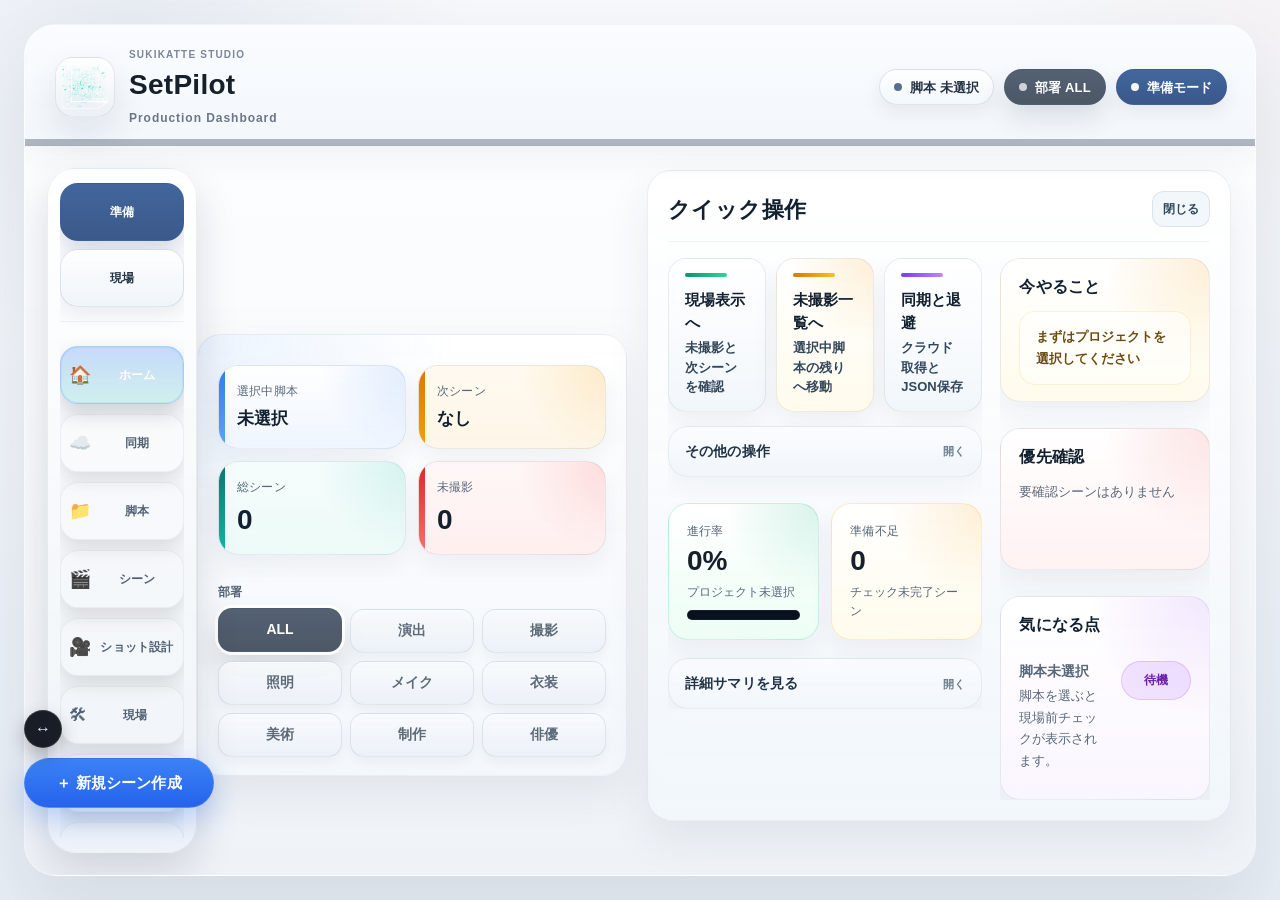
==== commit b9c1bfea: "Update index.html" ====
--- a/index.html
+++ b/index.html
@@ -1414,6 +1414,48 @@
   color:#93c5fd;
   font-weight:900;
 }
+
+.scene-project-group{
+  margin-top:16px;
+  padding:14px;
+  border-radius:20px;
+  border:1px solid rgba(148,163,184,.14);
+  background:linear-gradient(180deg, rgba(255,255,255,.05), rgba(255,255,255,.025));
+}
+
+.scene-project-group.is-active{
+  border-color:rgba(59,130,246,.34);
+  background:
+    radial-gradient(circle at top right, rgba(59,130,246,.14), transparent 44%),
+    linear-gradient(180deg, rgba(255,255,255,.06), rgba(255,255,255,.03));
+}
+
+.scene-project-group-header{
+  display:flex;
+  justify-content:space-between;
+  align-items:flex-start;
+  gap:12px;
+  margin-bottom:12px;
+}
+
+.scene-project-group-title{
+  font-size:17px;
+  font-weight:900;
+  color:#16324f;
+  margin-bottom:4px;
+}
+
+.scene-project-group-meta{
+  color:#526477;
+  font-size:12px;
+  line-height:1.6;
+}
+
+.scene-project-group-list{
+  display:grid;
+  gap:12px;
+}
+
 .location-group-box,
 .priority-group-box{
   margin-top:14px;
@@ -1867,6 +1909,85 @@
 .compact-check-sub{
   color:var(--sub);
   font-size:12px;
+}
+
+.role-assignment-list{
+  display:grid;
+  gap:10px;
+}
+
+.role-assignment-item{
+  display:grid;
+  gap:10px;
+  padding:12px;
+  border-radius:14px;
+  border:1px solid rgba(140,160,186,.24);
+  background:linear-gradient(180deg, rgba(255,255,255,.98), rgba(243,247,252,.94));
+}
+
+.role-assignment-head{
+  display:flex;
+  align-items:flex-start;
+  justify-content:space-between;
+  gap:10px;
+}
+
+.role-assignment-head-main{
+  min-width:0;
+}
+
+.role-assignment-name{
+  font-size:14px;
+  font-weight:900;
+  color:#12202f;
+}
+
+.role-assignment-meta{
+  color:#5b6f85;
+  font-size:12px;
+  font-weight:700;
+  text-align:right;
+}
+
+.role-assignment-head-side{
+  display:flex;
+  align-items:center;
+  gap:8px;
+}
+
+.role-assignment-controls{
+  display:grid;
+  gap:10px;
+}
+
+.role-assignment-select{
+  display:grid;
+  gap:6px;
+  font-size:12px;
+  font-weight:800;
+  color:#5b6f85;
+}
+
+.role-assignment-extra{
+  display:inline-flex;
+  align-items:center;
+  gap:8px;
+  font-size:13px;
+  font-weight:800;
+  color:#223246;
+}
+
+.role-assignment-extra input{
+  width:16px;
+  height:16px;
+  margin:0;
+}
+
+@media (min-width:720px){
+  .role-assignment-controls{
+    grid-template-columns:minmax(0, 1fr) auto;
+    align-items:end;
+  }
 }
 
 .form-block{
@@ -2757,6 +2878,24 @@
   font-weight:800;
 }
 
+.call-sheet-time-editor{
+  display:grid;
+  grid-template-columns:repeat(2, minmax(0, 1fr));
+  gap:6px;
+  width:100%;
+  margin-top:8px;
+}
+
+.call-sheet-time-editor .field{
+  margin-bottom:0;
+}
+
+.call-sheet-time-editor input{
+  min-height:36px;
+  padding:6px 8px;
+  font-size:13px;
+}
+
 .cast-cell{
   color:#ede9fe;
 }
@@ -2815,6 +2954,57 @@
 
 .call-sheet-meta-form .field{
   margin-bottom:0;
+}
+
+.call-sheet-meta-group{
+  grid-column:1 / -1;
+  border:1px solid rgba(255,255,255,.08);
+  border-radius:14px;
+  background:rgba(255,255,255,.03);
+  overflow:hidden;
+}
+
+.call-sheet-meta-group-toggle{
+  width:100%;
+  cursor:pointer;
+  padding:12px 14px;
+  font-size:13px;
+  font-weight:900;
+  color:#dbeafe;
+  text-align:left;
+  background:transparent;
+  border:none;
+}
+
+.call-sheet-meta-group-toggle::after{
+  content:"開く";
+  float:right;
+  color:#94a3b8;
+  font-size:12px;
+}
+
+.call-sheet-meta-group.is-open .call-sheet-meta-group-toggle::after{
+  content:"閉じる";
+}
+
+.call-sheet-meta-group summary{
+  cursor:pointer;
+  list-style:none;
+  padding:12px 14px;
+  font-size:13px;
+  font-weight:900;
+  color:#dbeafe;
+}
+
+.call-sheet-meta-group summary::-webkit-details-marker{
+  display:none;
+}
+
+.call-sheet-meta-group-body{
+  display:grid;
+  grid-template-columns:repeat(2, minmax(0, 1fr));
+  gap:10px;
+  padding:0 14px 14px;
 }
 
 .call-sheet-summary-grid{
@@ -2928,7 +3118,7 @@
 
 .call-sheet-mobile-time{
   display:grid;
-  grid-template-columns:1fr 1fr;
+  grid-template-columns:repeat(2, minmax(0, 1fr));
   gap:8px;
   margin-top:10px;
 }
@@ -3394,6 +3584,8 @@
 
 .sheet-print-stage{
   width:100%;
+  max-width:1200px;
+  margin:0 auto;
   overflow:hidden;
   background:#fff;
 }
@@ -3408,6 +3600,11 @@
   transform:scale(var(--sheet-print-scale));
   transform-origin:top left;
   box-sizing:border-box;
+}
+
+.sheet-print-page-fit{
+  width:100%;
+  transform-origin:top left;
 }
 
 .sheet-print-rule{
@@ -3669,6 +3866,9 @@
   font-weight:800;
   padding:6px;
   background:#fff8f8;
+  text-align:center;
+  line-height:1.35;
+  white-space:pre-wrap;
 }
 
 .sheet-print-grid{
@@ -3684,6 +3884,8 @@
   border-top:2px solid #5f738f;
   border-left:2px solid #5f738f;
   margin-top:0;
+  width:100%;
+  box-sizing:border-box;
 }
 
 .sheet-print-submeta.staff{
@@ -3701,8 +3903,8 @@
 .sheet-print-box{
   border-right:1px solid #8ca0ba;
   border-bottom:1px solid #8ca0ba;
-  min-height:36px;
-  padding:1px 5px;
+  min-height:40px;
+  padding:3px 7px;
   background:#fff;
 }
 
@@ -3769,7 +3971,7 @@
 }
 
 .sheet-print-value{
-  margin-top:2px;
+  margin-top:3px;
   font-size:8.4px;
   line-height:1.08;
   white-space:pre-wrap;
@@ -3784,17 +3986,18 @@
 .sheet-print-table{
   width:100%;
   border-collapse:collapse;
-  margin-top:4px;
-  font-size:7px;
+  margin-top:6px;
+  font-size:8px;
   table-layout:fixed;
 }
 
 .sheet-print-table th,
 .sheet-print-table td{
   border:1px solid #8ca0ba;
-  padding:1px 2px;
+  padding:2px 4px;
   vertical-align:middle;
   overflow:hidden;
+  text-align:center;
 }
 
 .sheet-print-table thead th{
@@ -3805,18 +4008,18 @@
   border-bottom:1px solid #8ca0ba;
   text-align:center;
   line-height:1;
-  font-size:6.6px;
-  padding-top:1px;
-  padding-bottom:1px;
+  font-size:7.4px;
+  padding-top:2px;
+  padding-bottom:2px;
 }
 
 .sheet-print-table thead tr:nth-child(2) th{
-  height:16px;
+  height:20px;
   background:#f8fbff;
 }
 
 .sheet-print-table thead tr:nth-child(3) th{
-  height:148px;
+  height:164px;
   vertical-align:top;
   background:#ffffff;
 }
@@ -3827,7 +4030,7 @@
 
 .sheet-print-table tbody td{
   line-height:1.05;
-  height:18px;
+  height:24px;
 }
 
 .sheet-print-table tbody tr.is-done{
@@ -3855,11 +4058,11 @@
 }
 
 .sheet-print-table tbody tr.sheet-print-marker-row td{
-  padding:3px 6px;
+  padding:5px 8px;
   height:auto;
-  font-size:7px;
+  font-size:8px;
   font-weight:800;
-  line-height:1.25;
+  line-height:1.18;
   color:#23364f;
   border-top:2px solid #5f738f;
   border-bottom:1px solid #8ca0ba;
@@ -3875,21 +4078,37 @@
   background:#fff6d9;
 }
 
+.sheet-print-table tbody tr.sheet-print-marker-row.is-prep td{
+  background:#eef7ff;
+}
+
+.sheet-print-table tbody tr.sheet-print-marker-row.is-wrap td{
+  background:#ffecec;
+}
+
+.sheet-print-table tbody tr.sheet-print-marker-row.is-prep .sheet-print-marker-label,
+.sheet-print-table tbody tr.sheet-print-marker-row.is-wrap .sheet-print-marker-label{
+  color:#20324a;
+}
+
 .sheet-print-marker-time{
   display:inline-block;
   min-width:64px;
   margin-right:8px;
   color:#506176;
+  font-size:inherit;
 }
 
 .sheet-print-marker-label{
   display:inline-block;
   margin-right:8px;
   color:#b84d3c;
+  font-size:inherit;
 }
 
 .sheet-print-marker-detail{
   color:#314255;
+  font-size:inherit;
 }
 
 .sheet-print-table .time-col{
@@ -3902,14 +4121,26 @@
   white-space:nowrap;
   text-align:center;
   font-weight:800;
-  font-size:7.2px;
+  font-size:8.1px;
   letter-spacing:-.01em;
 }
 
 .sheet-print-table .duration-col{
   text-align:center;
   font-weight:800;
-  font-size:7px;
+  font-size:8px;
+}
+
+.sheet-print-table .duration-main{
+  font-size:8.1px;
+  line-height:1;
+}
+
+.sheet-print-table .duration-sub{
+  margin-top:1px;
+  font-size:6.2px;
+  line-height:1;
+  color:#506176;
 }
 
 .sheet-print-table .mini-col{
@@ -3925,9 +4156,37 @@
   font-weight:800;
 }
 
+.sheet-print-table .scene-title-cell{
+  text-align:center;
+}
+
+.sheet-print-table .scene-project-chip{
+  display:block;
+  margin:0 0 2px;
+  font-size:5.9px;
+  line-height:1.15;
+  font-weight:800;
+  color:#51647b;
+  white-space:nowrap;
+  overflow:hidden;
+  text-overflow:ellipsis;
+}
+
+.sheet-print-table .scene-title-main{
+  display:block;
+  font-size:8px;
+  line-height:1.08;
+  font-weight:800;
+}
+
 .sheet-print-table .location-col{
-  min-width:120px;
-  font-size:6.9px;
+  min-width:0;
+  max-width:0;
+  font-size:7.2px;
+  text-align:center;
+  line-height:1.1;
+  overflow-wrap:anywhere;
+  word-break:break-word;
 }
 
 .sheet-print-table .location-shift-badge{
@@ -3953,14 +4212,19 @@
 }
 
 .sheet-print-table .memo-col{
-  min-width:220px;
-  font-size:6.8px;
+  min-width:0;
+  max-width:0;
+  font-size:6.5px;
+  text-align:center;
+  line-height:1.08;
+  overflow-wrap:anywhere;
+  word-break:break-word;
 }
 
 .sheet-print-table .cast-mark-col{
   text-align:center;
   font-weight:800;
-  font-size:7px;
+  font-size:7.8px;
   color:#1f2b44;
 }
 
@@ -3968,20 +4232,20 @@
   display:inline-flex;
   align-items:center;
   justify-content:center;
-  min-width:14px;
-  height:14px;
-  padding:0 2px;
+  min-width:17px;
+  height:17px;
+  padding:0 3px;
   border-radius:4px;
   background:#ffffff;
   border:1px solid #7ea2cd;
   color:#20456d;
-  font-size:7px;
+  font-size:7.8px;
   font-weight:900;
   line-height:1;
 }
 
 .sheet-print-table .vertical-head{
-  height:148px;
+  height:164px;
   padding:0;
   vertical-align:top;
 }
@@ -3989,14 +4253,14 @@
 .sheet-print-table .subhead{
   background:#fff;
   color:#20324a;
-  font-size:6px;
-  height:18px;
+  font-size:6.8px;
+  height:22px;
 }
 
 .sheet-print-table .vertical-split{
   display:grid;
   grid-template-rows:1fr 1.2fr;
-  height:144px;
+  height:160px;
 }
 
 .sheet-print-table .vertical-role,
@@ -4011,7 +4275,7 @@
   margin:0 auto;
   line-height:1.02;
   letter-spacing:-.02em;
-  font-size:7px;
+  font-size:7.4px;
   font-weight:800;
   align-items:center;
 }
@@ -4029,9 +4293,9 @@
 }
 
 .sheet-print-note{
-  margin-top:4px;
+  margin-top:5px;
   color:#ff2d2d;
-  font-size:9px;
+  font-size:10px;
   font-weight:800;
   text-align:center;
   letter-spacing:.03em;
@@ -4069,8 +4333,8 @@
 .sheet-print-schedule-box{
   border-right:1px solid #8ca0ba;
   border-bottom:1px solid #8ca0ba;
-  padding:4px 6px;
-  min-height:38px;
+  padding:5px 7px;
+  min-height:40px;
   background:#fff;
 }
 
@@ -4092,9 +4356,10 @@
 .sheet-print-contact-table th,
 .sheet-print-contact-table td{
   border:1px solid #8ca0ba;
-  padding:4px 5px;
+  padding:5px 7px;
   vertical-align:middle;
   line-height:1.18;
+  text-align:center;
 }
 
 .sheet-print-contact-table thead th{
@@ -4107,6 +4372,8 @@
   border-left:2px solid #5f738f;
   border-right:2px solid #5f738f;
   border-bottom:2px solid #5f738f;
+  width:100%;
+  box-sizing:border-box;
 }
 
 .sheet-print-address-table{
@@ -4120,9 +4387,10 @@
 .sheet-print-address-table th,
 .sheet-print-address-table td{
   border:1px solid #8ca0ba;
-  padding:4px 5px;
+  padding:5px 7px;
   vertical-align:middle;
   line-height:1.18;
+  text-align:center;
 }
 
 .sheet-print-address-table thead th{
@@ -4145,13 +4413,15 @@
   grid-template-columns:120px .82fr 120px 1.18fr;
   border-top:2px solid #5f738f;
   border-left:2px solid #5f738f;
+  width:100%;
+  box-sizing:border-box;
 }
 
 .sheet-print-call-cell{
   border-right:1px solid #8ca0ba;
   border-bottom:1px solid #8ca0ba;
-  padding:3px 6px;
-  min-height:26px;
+  padding:5px 7px;
+  min-height:30px;
   font-size:8px;
   line-height:1.05;
   background:#fff;
@@ -4246,7 +4516,7 @@
 .sheet-print-page.is-compact .sheet-print-schedule-box,
 .sheet-print-page.is-compact .sheet-print-call-cell{
   min-height:30px;
-  padding:3px 5px;
+  padding:4px 6px;
 }
 
 .sheet-print-page.is-compact .sheet-print-box.tall{
@@ -4258,13 +4528,13 @@
 }
 
 .sheet-print-page.is-compact .sheet-print-table{
-  font-size:7.2px;
+  font-size:7.8px;
   margin-top:5px;
 }
 
 .sheet-print-page.is-compact .sheet-print-table th,
 .sheet-print-page.is-compact .sheet-print-table td{
-  padding:1px 2px;
+  padding:2px 3px;
 }
 
 .sheet-print-page.is-compact .sheet-print-address-table{
@@ -4275,7 +4545,7 @@
 .sheet-print-page.is-compact .sheet-print-contact-table td,
 .sheet-print-page.is-compact .sheet-print-address-table th,
 .sheet-print-page.is-compact .sheet-print-address-table td{
-  padding:4px 5px;
+  padding:4px 6px;
 }
 
 .sheet-print-page.is-dense .sheet-print-title h3{
@@ -4429,6 +4699,14 @@
   }
 
   .call-sheet-meta-form{
+    grid-template-columns:1fr;
+  }
+
+  .call-sheet-meta-group-body{
+    grid-template-columns:1fr;
+  }
+
+  .call-sheet-move-editor-row{
     grid-template-columns:1fr;
   }
 
@@ -4975,6 +5253,12 @@
     padding:18px 20px;
   }
 
+  body.mode-prep #tabScene.tab-panel.active.scene-focus-all #sceneFormSection{
+    position:static;
+    top:auto;
+    align-self:start;
+  }
+
   body.mode-prep #tabScene.tab-panel.active.scene-focus-all #sceneFormSection .card-body{
     padding-top:8px;
   }
@@ -5369,6 +5653,16 @@
     letter-spacing:.08em;
   }
 
+  body.mode-prep .scene-project-group{
+    padding:16px;
+    border-radius:22px;
+  }
+
+  body.mode-prep .scene-project-group-title{
+    color:#16324f;
+    font-size:15px;
+  }
+
   body.mode-prep .prep-scene-card{
     margin-top:10px;
     padding:16px 18px;
@@ -5511,8 +5805,19 @@
 }
 
 @media print{
+  html,
+  body{
+    width:210mm;
+    height:297mm;
+    margin:0;
+    overflow:hidden;
+  }
+
   body{
     background:#fff !important;
+    -webkit-print-color-adjust:exact;
+    print-color-adjust:exact;
+    color-adjust:exact;
   }
 
   .app-header,
@@ -5547,13 +5852,71 @@
     box-shadow:none;
   }
 
+  .sheet-print-stage,
+  .print-viewer-content{
+    width:210mm !important;
+    max-width:210mm !important;
+    margin:0 auto !important;
+    overflow:visible !important;
+    -webkit-print-color-adjust:exact;
+    print-color-adjust:exact;
+    color-adjust:exact;
+  }
+
   .sheet-print-page{
-    padding:0;
+    width:210mm !important;
+    max-width:210mm !important;
+    min-height:297mm;
+    max-height:297mm;
+    padding:5px 6px 4px !important;
+    margin:0 auto !important;
+    transform:none !important;
+    zoom:1 !important;
+    overflow:hidden;
+    box-sizing:border-box;
+    page-break-after:avoid;
+    break-after:avoid-page;
+    -webkit-print-color-adjust:exact;
+    print-color-adjust:exact;
+    color-adjust:exact;
+  }
+
+  .sheet-print-page.is-compact{
+    padding:4px 5px 3px !important;
+  }
+
+  .sheet-print-page-fit{
+    transform:none;
+    width:100%;
+  }
+
+  .sheet-print-page,
+  .sheet-print-top-panel,
+  .sheet-print-table-wrap,
+  .sheet-print-lower-grid,
+  .sheet-print-op-notes{
+    break-inside:auto !important;
+    page-break-inside:auto !important;
+  }
+
+  .sheet-print-section-title{
+    break-after:avoid-page;
+    page-break-after:avoid;
+  }
+
+  .sheet-print-table thead,
+  .sheet-print-table tbody tr,
+  .sheet-print-contact-table thead,
+  .sheet-print-contact-table tbody tr,
+  .sheet-print-address-table thead,
+  .sheet-print-address-table tbody tr{
+    break-inside:avoid-page;
+    page-break-inside:avoid;
   }
 
   @page{
-    size:A4 landscape;
-    margin:5mm;
+    size:210mm 297mm;
+    margin:0;
   }
 }
 
@@ -5662,6 +6025,203 @@
 .call-sheet-diff-item span{
   color:#64748b;
   line-height:1.5;
+}
+
+.call-sheet-scene-editor-intro{
+  grid-column:1 / -1;
+  margin:2px 0 4px;
+  padding:10px 12px;
+  border-radius:14px;
+  border:1px solid #d9e2ec;
+  background:#f8fbff;
+}
+
+.call-sheet-scene-editor-intro strong{
+  display:block;
+  margin-bottom:4px;
+  color:#0f172a;
+  font-size:13px;
+}
+
+.call-sheet-scene-editor-intro span{
+  display:block;
+  color:#475569;
+  font-size:12px;
+  line-height:1.55;
+}
+
+.call-sheet-move-editor{
+  grid-column:1 / -1;
+  margin:4px 0 8px;
+  padding:12px;
+  border-radius:14px;
+  border:1px solid #d9e2ec;
+  background:#ffffff;
+}
+
+.call-sheet-move-editor-head{
+  display:flex;
+  align-items:center;
+  justify-content:space-between;
+  gap:12px;
+  margin-bottom:8px;
+}
+
+.call-sheet-move-editor-head strong{
+  color:#0f172a;
+  font-size:13px;
+}
+
+.call-sheet-move-editor-head span{
+  color:#64748b;
+  font-size:12px;
+  line-height:1.5;
+}
+
+.call-sheet-move-editor-list{
+  display:grid;
+  gap:8px;
+}
+
+.call-sheet-move-editor-row{
+  display:grid;
+  grid-template-columns:minmax(0, 1fr) 112px 96px;
+  gap:10px;
+  align-items:center;
+  padding:8px 0;
+  border-top:1px solid #eef2f7;
+  border-radius:12px;
+}
+
+.call-sheet-move-editor-row:first-child{
+  border-top:none;
+  padding-top:0;
+}
+
+.call-sheet-move-editor-row.is-enabled{
+  padding:10px 12px;
+  border:1px solid rgba(37, 99, 235, 0.18);
+  background:linear-gradient(180deg, rgba(239, 246, 255, 0.98), rgba(248, 251, 255, 0.96));
+}
+
+.call-sheet-move-editor-scene{
+  display:grid;
+  gap:3px;
+}
+
+.call-sheet-move-editor-scene strong{
+  color:#0f172a;
+  font-size:12px;
+}
+
+.call-sheet-move-editor-scene span{
+  color:#64748b;
+  font-size:11px;
+  line-height:1.45;
+}
+
+.call-sheet-move-toggle{
+  display:flex;
+  align-items:center;
+  gap:8px;
+  font-size:12px;
+  font-weight:700;
+  color:#334155;
+  justify-self:start;
+}
+
+.call-sheet-move-toggle input{
+  width:16px;
+  height:16px;
+}
+
+.call-sheet-move-editor-row input,
+.call-sheet-move-editor-row select{
+  min-height:38px;
+  width:100%;
+}
+
+.call-sheet-move-editor-row select:disabled{
+  opacity:.5;
+}
+
+.call-sheet-cast-call-list{
+  display:grid;
+  gap:10px;
+  margin-top:10px;
+}
+
+.call-sheet-cast-call-row{
+  display:grid;
+  gap:10px;
+  padding:12px;
+  border:1px solid #d9e2ec;
+  border-radius:12px;
+  background:#f8fbff;
+}
+
+.call-sheet-cast-call-head{
+  display:flex;
+  align-items:flex-start;
+  justify-content:space-between;
+  gap:12px;
+}
+
+.call-sheet-cast-call-title{
+  display:grid;
+  gap:4px;
+}
+
+.call-sheet-cast-call-title strong{
+  color:#0f172a;
+  font-size:13px;
+}
+
+.call-sheet-cast-call-title span{
+  color:#475569;
+  font-size:12px;
+  line-height:1.5;
+}
+
+.call-sheet-cast-call-roles{
+  display:flex;
+  flex-wrap:wrap;
+  gap:6px;
+}
+
+.call-sheet-cast-call-role-chip{
+  display:inline-flex;
+  align-items:center;
+  padding:3px 8px;
+  border-radius:999px;
+  background:#e8eef8;
+  color:#475569;
+  font-size:11px;
+  font-weight:700;
+}
+
+.call-sheet-cast-call-time{
+  display:grid;
+  gap:4px;
+  min-width:118px;
+}
+
+.call-sheet-cast-call-time label{
+  font-size:11px;
+  font-weight:700;
+  color:#64748b;
+}
+
+.call-sheet-cast-call-meta{
+  display:grid;
+  gap:4px;
+  color:#64748b;
+  font-size:12px;
+  line-height:1.5;
+}
+
+.call-sheet-cast-call-meta strong{
+  color:#334155;
 }
 
 .sheet-print-diff-box{
@@ -5969,6 +6529,11 @@
 #sceneFormSection .field,
 #sceneFormSection .item-meta{
   color:#3f5063;
+}
+
+#sceneFormSection,
+#sceneListSection{
+  scroll-margin-top:96px;
 }
 
 .shot-plan-layout{
@@ -8949,6 +9514,15 @@
   font-weight:800;
 }
 
+#sceneListSection .section-toggle{
+  background:linear-gradient(180deg, rgba(248,250,252,.98), rgba(239,244,249,.94));
+  border-color:rgba(86,110,138,.10);
+  color:#5a6d81;
+  box-shadow:none;
+  padding:7px 12px;
+  border-radius:999px;
+}
+
 .card-body{
   display:grid;
   gap:14px;
@@ -9083,6 +9657,32 @@
   color:#fff !important;
 }
 
+.button-row button.is-success-feedback,
+.item-actions button.is-success-feedback,
+.shot-designer-selection-row button.is-success-feedback{
+  background:linear-gradient(180deg, #1f9d68, #16784f) !important;
+  box-shadow:0 0 0 4px rgba(31,157,104,.14), 0 14px 28px rgba(22,120,79,.22);
+  transform:translateY(-1px);
+}
+
+.save-feedback{
+  font-size:13px;
+  font-weight:800;
+  color:#526477;
+}
+
+.save-feedback.is-success{
+  color:#0f6b45;
+  background:linear-gradient(180deg, rgba(222,247,236,.98), rgba(208,240,226,.94));
+  border-color:rgba(31,157,104,.22);
+}
+
+.save-feedback.is-dirty{
+  color:#8a5208;
+  background:linear-gradient(180deg, rgba(255,246,221,.98), rgba(255,239,199,.94));
+  border-color:rgba(217,119,6,.20);
+}
+
 .project-more-fields,
 .compact-action-group,
 .scene-form-group{
@@ -9475,6 +10075,14 @@
 
 #dashboardSection .home-secondary-actions{
   margin-top:0;
+}
+
+#dashboardSection .home-detail-drawer{
+  margin-top:4px;
+}
+
+#dashboardSection .home-detail-drawer summary{
+  font-weight:900;
 }
 
 #dashboardSection .home-secondary-grid{
@@ -9921,6 +10529,11 @@
       <div class="tab-label">ホーム</div>
     </button>
 
+    <button type="button" class="tab-btn" id="sideSyncBtn" data-tab="sync">
+      <div class="tab-icon">☁️</div>
+      <div class="tab-label">同期</div>
+    </button>
+
     <button type="button" class="tab-btn" data-tab="project">
       <div class="tab-icon">📁</div>
       <div class="tab-label">脚本</div>
@@ -9999,16 +10612,7 @@
   </div>
   <div class="card-body">
     <div class="prep-dashboard-main">
-      <div class="field">
-        <label for="locationSearchInput">ロケ地検索</label>
-        <input id="locationSearchInput" placeholder="ロケ地名 住所 メモで検索">
-      </div>
-
       <div class="quick-actions home-primary-actions">
-        <button type="button" class="quick-btn home-quick-scene" id="quickOpenSceneBtn">
-          <div class="quick-btn-title">新規シーン</div>
-          <div class="quick-btn-sub">入力をすぐ開く</div>
-        </button>
         <button type="button" class="quick-btn home-quick-field" id="quickGoFieldBtn">
           <div class="quick-btn-title">現場表示へ</div>
           <div class="quick-btn-sub">未撮影と次シーンを確認</div>
@@ -10017,19 +10621,27 @@
           <div class="quick-btn-title">未撮影一覧へ</div>
           <div class="quick-btn-sub">選択中脚本の残りへ移動</div>
         </button>
+        <button type="button" class="quick-btn home-quick-backup" id="quickGoBackupBtn">
+          <div class="quick-btn-title">同期と退避</div>
+          <div class="quick-btn-sub">クラウド取得とJSON保存</div>
+        </button>
       </div>
 
       <details class="compact-action-group home-secondary-actions">
-        <summary>その他の移動</summary>
+        <summary>その他の操作</summary>
         <div class="quick-actions home-secondary-grid">
+          <button type="button" class="quick-btn home-quick-scene" id="quickOpenSceneBtn">
+            <div class="quick-btn-title">新規シーン</div>
+            <div class="quick-btn-sub">入力をすぐ開く</div>
+          </button>
           <button type="button" class="quick-btn home-quick-project" id="quickGoProjectBtn">
             <div class="quick-btn-title">脚本</div>
             <div class="quick-btn-sub">選択中脚本を切り替え</div>
           </button>
-          <button type="button" class="quick-btn home-quick-backup" id="quickGoBackupBtn">
-            <div class="quick-btn-title">バックアップ</div>
-            <div class="quick-btn-sub">書き出しと復元を開く</div>
-          </button>
+        </div>
+        <div class="field" style="margin-top:12px;">
+          <label for="locationSearchInput">ロケ地検索</label>
+          <input id="locationSearchInput" placeholder="ロケ地名 住所 メモで検索">
         </div>
       </details>
 
@@ -10050,73 +10662,156 @@
         </div>
       </div>
 
-      <div class="prep-dashboard-grid">
-        <div class="dashboard-panel home-panel-summary">
-          <div class="dashboard-panel-title">制作サマリ</div>
-          <div id="homePrepSummary" class="dashboard-inline-list">まだデータがありません</div>
-        </div>
-        <div class="dashboard-panel home-panel-facts">
-          <div class="dashboard-panel-title">脚本ファクト</div>
-          <div id="homePrepProjectFacts" class="dashboard-inline-list">まだデータがありません</div>
-        </div>
-        <div class="dashboard-panel home-panel-callsheet">
-          <div class="dashboard-panel-title">最新の香盤表</div>
-          <div id="homeLatestCallSheet" class="dashboard-inline-list">まだデータがありません</div>
-        </div>
-      </div>
-    </div>
-
-    <div class="prep-dashboard-side">
-      <div class="dashboard-panel home-panel-progress">
-        <div class="dashboard-panel-title">進行サマリ</div>
-        <div id="homeProjectProgressSummary" class="dashboard-panel-body">まだデータがありません</div>
-        <div class="progress-bar" style="margin-top:8px;">
-          <div id="homeProjectProgressBarLarge" class="progress-bar-fill"></div>
-        </div>
-      </div>
-
-      <div class="dashboard-panel home-panel-metrics">
-        <div class="dashboard-panel-title">進行指標</div>
-        <div class="dashboard-metric-grid">
-          <div class="dashboard-metric-card home-metric-registered">
-            <div class="dashboard-metric-kicker">登録シーン</div>
-            <div id="homeMetricRegistered" class="dashboard-metric-value">0</div>
-            <div class="dashboard-metric-sub">選択中脚本の登録数</div>
+      <details class="compact-action-group home-detail-drawer">
+        <summary>詳細サマリを見る</summary>
+        <div class="prep-dashboard-grid home-detail-grid" style="margin-top:12px;">
+          <div class="dashboard-panel home-panel-progress">
+            <div class="dashboard-panel-title">進行サマリ</div>
+            <div id="homeProjectProgressSummary" class="dashboard-panel-body">まだデータがありません</div>
+            <div class="progress-bar" style="margin-top:8px;">
+              <div id="homeProjectProgressBarLarge" class="progress-bar-fill"></div>
+            </div>
           </div>
-          <div class="dashboard-metric-card home-metric-completed">
-            <div class="dashboard-metric-kicker">完了シーン</div>
-            <div id="homeMetricCompleted" class="dashboard-metric-value">0</div>
-            <div class="dashboard-metric-sub">撮影完了ベース</div>
+
+          <div class="dashboard-panel home-panel-metrics">
+            <div class="dashboard-panel-title">進行指標</div>
+            <div class="dashboard-metric-grid">
+              <div class="dashboard-metric-card home-metric-registered">
+                <div class="dashboard-metric-kicker">登録シーン</div>
+                <div id="homeMetricRegistered" class="dashboard-metric-value">0</div>
+                <div class="dashboard-metric-sub">選択中脚本の登録数</div>
+              </div>
+              <div class="dashboard-metric-card home-metric-completed">
+                <div class="dashboard-metric-kicker">完了シーン</div>
+                <div id="homeMetricCompleted" class="dashboard-metric-value">0</div>
+                <div class="dashboard-metric-sub">撮影完了ベース</div>
+              </div>
+              <div class="dashboard-metric-card home-metric-remaining">
+                <div class="dashboard-metric-kicker">未撮影</div>
+                <div id="homeMetricRemaining" class="dashboard-metric-value">0</div>
+                <div class="dashboard-metric-sub">次の作業候補</div>
+              </div>
+              <div class="dashboard-metric-card home-metric-planned">
+                <div class="dashboard-metric-kicker">脚本総数</div>
+                <div id="homeMetricPlanned" class="dashboard-metric-value">0</div>
+                <div class="dashboard-metric-sub">全体基準</div>
+              </div>
+            </div>
           </div>
-          <div class="dashboard-metric-card home-metric-remaining">
-            <div class="dashboard-metric-kicker">未撮影</div>
-            <div id="homeMetricRemaining" class="dashboard-metric-value">0</div>
-            <div class="dashboard-metric-sub">次の作業候補</div>
+
+          <div class="dashboard-panel home-panel-summary">
+            <div class="dashboard-panel-title">制作サマリ</div>
+            <div id="homePrepSummary" class="dashboard-inline-list">まだデータがありません</div>
           </div>
-          <div class="dashboard-metric-card home-metric-planned">
-            <div class="dashboard-metric-kicker">脚本総数</div>
-            <div id="homeMetricPlanned" class="dashboard-metric-value">0</div>
-            <div class="dashboard-metric-sub">全体基準</div>
+          <div class="dashboard-panel home-panel-facts">
+            <div class="dashboard-panel-title">脚本ファクト</div>
+            <div id="homePrepProjectFacts" class="dashboard-inline-list">まだデータがありません</div>
+          </div>
+          <div class="dashboard-panel home-panel-callsheet">
+            <div class="dashboard-panel-title">最新の香盤表</div>
+            <div id="homeLatestCallSheet" class="dashboard-inline-list">まだデータがありません</div>
           </div>
         </div>
-      </div>
-
+      </details>
+    </div>
+
+    <div class="prep-dashboard-side">
       <div class="dashboard-panel home-panel-action">
-        <div class="dashboard-panel-title">次の一手</div>
+        <div class="dashboard-panel-title">今やること</div>
         <div id="homeTodayAction" class="dashboard-panel-body" style="cursor:pointer;">まだデータがありません</div>
       </div>
       <div class="dashboard-panel home-panel-alerts" style="margin-top:12px;">
-        <div class="dashboard-panel-title">確認待ち</div>
+        <div class="dashboard-panel-title">優先確認</div>
         <div id="homeAlertSceneList" class="dashboard-panel-body">まだデータがありません</div>
       </div>
 
       <div class="dashboard-panel home-panel-ops" style="margin-top:12px;">
-        <div class="dashboard-panel-title">現場前チェック</div>
+        <div class="dashboard-panel-title">気になる点</div>
         <div id="homeOpsChecklist" class="dashboard-panel-body">まだデータがありません</div>
       </div>
     </div>
   </div>
 </section>
+    </div>
+
+    <div id="tabSync" class="tab-panel">
+      <div class="tab-section-nav is-sticky-top" aria-label="同期タブ内メニュー">
+        <button type="button" class="tab-section-btn" data-tab-focus-tab="sync" data-tab-focus="backup">同期設定</button>
+        <button type="button" class="tab-section-btn" data-tab-focus-tab="sync" data-tab-focus="debug">動作確認</button>
+        <button type="button" class="tab-section-btn" data-tab-focus-tab="sync" data-tab-focus="all">全部表示</button>
+      </div>
+
+      <section class="card" id="backupSection">
+        <div class="card-title-row">
+          <h2 class="card-title">バックアップ</h2>
+          <button type="button" class="section-toggle" data-toggle-card="backupSection">閉じる</button>
+        </div>
+        <div class="card-body">
+          <div class="item-meta">現在のデータをJSONで保存したり 保存済みJSONから復元できます</div>
+
+          <div class="button-row" style="margin-top:10px;">
+            <button type="button" id="exportBackupBtn" class="primary-btn">バックアップを書き出し</button>
+            <button type="button" id="importBackupBtn" class="select-btn">バックアップを読み込む</button>
+            <button type="button" id="saveEmergencyBackupBtn" class="secondary-btn">ローカル退避を保存</button>
+            <button type="button" id="restoreEmergencyBackupBtn" class="secondary-btn">ローカル退避を復元</button>
+          </div>
+
+          <input type="file" id="importBackupInput" accept=".json,application/json" class="hidden">
+          <div id="backupSnapshotSummaryBox" class="summary-box" style="margin-top:10px;">ローカル退避なし</div>
+          <div id="backupStatusBox" class="box" style="margin-top:10px;">バックアップ未実行</div>
+
+          <div class="summary-box" style="margin-top:14px;">
+            <strong>Supabaseクラウド同期</strong>
+            <div class="item-meta" style="margin-top:6px;">PCとスマホで同じデータを使うための同期設定です。最初にSQLをコピーして Supabase の SQL Editor で実行してください。</div>
+            <div class="item-meta" style="margin-top:6px;">自動同期をONにすると、保存時の自動送信に加えて、スマホでページを前面に戻した時もクラウドの最新を確認します。</div>
+          </div>
+
+          <div class="field" style="margin-top:10px;">
+            <label for="cloudSyncProjectUrl">Project URL</label>
+            <input id="cloudSyncProjectUrl" placeholder="https://xxxx.supabase.co">
+          </div>
+          <div class="field">
+            <label for="cloudSyncPublishableKey">Publishable Key</label>
+            <input id="cloudSyncPublishableKey" placeholder="sb_publishable_xxx">
+          </div>
+          <div class="two-col">
+            <div class="field">
+              <label for="cloudSyncId">同期ID</label>
+              <input id="cloudSyncId" placeholder="main">
+            </div>
+            <div class="field">
+              <label for="cloudSyncSecret">合言葉</label>
+              <input id="cloudSyncSecret" type="password" placeholder="自分だけの合言葉">
+            </div>
+          </div>
+          <label class="scene-check-item" style="margin-top:4px;">
+            <input type="checkbox" id="cloudSyncAutoEnabled"> 保存時にクラウドへ自動同期 / 前面復帰時に最新取得
+          </label>
+
+          <div class="button-row" style="margin-top:10px;">
+            <button type="button" id="cloudSyncCopySqlBtn" class="secondary-btn">SQLをコピー</button>
+            <button type="button" id="cloudSyncTestBtn" class="detail-btn">接続確認</button>
+            <button type="button" id="cloudSyncPushBtn" class="primary-btn">クラウドへ保存</button>
+            <button type="button" id="cloudSyncPullBtn" class="select-btn">クラウドから取得</button>
+          </div>
+
+          <details class="card" style="margin-top:12px; padding:14px;">
+            <summary style="cursor:pointer; font-weight:800;">Supabaseに入れるSQLを表示</summary>
+            <textarea id="cloudSyncSqlPreview" readonly style="margin-top:10px; min-height:220px;"></textarea>
+          </details>
+          <div id="cloudSyncStatusBox" class="box" style="margin-top:10px;">クラウド同期は未設定です</div>
+        </div>
+      </section>
+
+      <section class="card collapsed" id="debugSection">
+        <div class="card-title-row">
+          <h2 class="card-title">動作確認</h2>
+          <button type="button" class="section-toggle" data-toggle-card="debugSection">開く</button>
+        </div>
+        <div class="card-body">
+          <div id="debugBox" class="box">読み込み中...</div>
+        </div>
+      </section>
     </div>
 
     <div id="tabProject" class="tab-panel">
@@ -10265,6 +10960,13 @@
       </details>
       <div id="projectScriptAnalysisPreview" class="summary-box" style="margin-top:10px;">脚本文本を入れて抽出すると、ここにシーン候補が出ます</div>
     </div>
+  </details>
+
+  <details class="compact-action-group" open>
+    <summary>配役の整理</summary>
+    <p class="compact-action-note">役名ごとに担当とエキストラ有無を決めると、シーン側にも同じ配役がつながります。</p>
+    <div id="projectRoleAssignmentSummary" class="summary-box" style="margin-top:10px;">脚本候補から役名を拾うと、ここで誰がやるか整理できます</div>
+    <div id="projectRoleAssignmentList" class="role-assignment-list" style="margin-top:10px;"></div>
   </details>
 
   <details class="compact-action-group">
@@ -10387,6 +11089,7 @@
             <button type="button" id="saveProjectBtn" class="primary-btn">プロジェクト保存</button>
             <button type="button" id="clearProjectBtn" class="secondary-btn">クリア</button>
           </div>
+          <div id="projectSaveFeedback" class="summary-box save-feedback">まだ保存していません</div>
         </div>
       </section>
 
@@ -10660,6 +11363,21 @@
       </div>
     </div>
 
+    <div class="two-col">
+      <div class="field">
+        <label for="scenePrepMinutes">準備見積もり（分）</label>
+        <input id="scenePrepMinutes" type="number" min="0" step="5" placeholder="例：15">
+      </div>
+      <div class="field">
+        <label for="sceneShootMinutes">撮影見積もり（分）</label>
+        <input id="sceneShootMinutes" type="number" min="0" step="5" placeholder="例：30">
+      </div>
+    </div>
+
+    <div class="summary-box">
+      香盤表の自動時刻入力は、このシーンごとの準備時間と撮影時間を使います。
+    </div>
+
     <div class="scene-summary-stack">
       <div id="sceneAutoWarningSummary" class="summary-box">自動チェックをここに表示します</div>
       <div id="sceneHistorySummary" class="summary-box">変更履歴はまだありません</div>
@@ -10685,6 +11403,9 @@
       <label for="sceneCast">出演者</label>
       <textarea id="sceneCast" placeholder="例：長島琢磨&#10;岡本尚子"></textarea>
     </div>
+
+    <div id="sceneRoleAssignmentSummary" class="summary-box">役名が入ると、ここで担当俳優とエキストラ有無を決められます</div>
+    <div id="sceneRoleAssignmentList" class="role-assignment-list"></div>
 
     <div class="summary-box">
       衣装、持参物、メイク注意、現場での入り動線は、この下の「部署メモ」でシーンごとに管理します。
@@ -11993,8 +12714,6 @@
 
   <div id="toolSectionNav" class="tab-section-nav is-sticky-top" aria-label="現場タブ内メニュー">
     <button type="button" class="tab-section-btn" data-tab-focus-tab="tool" data-tab-focus="field">現場操作</button>
-    <button type="button" class="tab-section-btn" data-tab-focus-tab="tool" data-tab-focus="backup">バックアップ</button>
-    <button type="button" class="tab-section-btn" data-tab-focus-tab="tool" data-tab-focus="all">全部表示</button>
   </div>
 
   <section class="card hidden" id="fieldControlSection">
@@ -12189,77 +12908,6 @@
         </details>
       </div>
 
-    </div>
-  </section>
-
-  <section class="card" id="backupSection">
-    <div class="card-title-row">
-      <h2 class="card-title">バックアップ</h2>
-      <button type="button" class="section-toggle" data-toggle-card="backupSection">閉じる</button>
-    </div>
-    <div class="card-body">
-      <div class="item-meta">現在のデータをJSONで保存したり 保存済みJSONから復元できます</div>
-
-      <div class="button-row" style="margin-top:10px;">
-        <button type="button" id="exportBackupBtn" class="primary-btn">バックアップを書き出し</button>
-        <button type="button" id="importBackupBtn" class="select-btn">バックアップを読み込む</button>
-        <button type="button" id="saveEmergencyBackupBtn" class="secondary-btn">ローカル退避を保存</button>
-        <button type="button" id="restoreEmergencyBackupBtn" class="secondary-btn">ローカル退避を復元</button>
-      </div>
-
-      <input type="file" id="importBackupInput" accept=".json,application/json" class="hidden">
-      <div id="backupSnapshotSummaryBox" class="summary-box" style="margin-top:10px;">ローカル退避なし</div>
-      <div id="backupStatusBox" class="box" style="margin-top:10px;">バックアップ未実行</div>
-
-      <div class="summary-box" style="margin-top:14px;">
-        <strong>Supabaseクラウド同期</strong>
-        <div class="item-meta" style="margin-top:6px;">PCとスマホで同じデータを使うための同期設定です。最初にSQLをコピーして Supabase の SQL Editor で実行してください。</div>
-      </div>
-
-      <div class="field" style="margin-top:10px;">
-        <label for="cloudSyncProjectUrl">Project URL</label>
-        <input id="cloudSyncProjectUrl" placeholder="https://xxxx.supabase.co">
-      </div>
-      <div class="field">
-        <label for="cloudSyncPublishableKey">Publishable Key</label>
-        <input id="cloudSyncPublishableKey" placeholder="sb_publishable_xxx">
-      </div>
-      <div class="two-col">
-        <div class="field">
-          <label for="cloudSyncId">同期ID</label>
-          <input id="cloudSyncId" placeholder="main">
-        </div>
-        <div class="field">
-          <label for="cloudSyncSecret">合言葉</label>
-          <input id="cloudSyncSecret" type="password" placeholder="自分だけの合言葉">
-        </div>
-      </div>
-      <label class="scene-check-item" style="margin-top:4px;">
-        <input type="checkbox" id="cloudSyncAutoEnabled"> 保存時にクラウドへ自動同期
-      </label>
-
-      <div class="button-row" style="margin-top:10px;">
-        <button type="button" id="cloudSyncCopySqlBtn" class="secondary-btn">SQLをコピー</button>
-        <button type="button" id="cloudSyncTestBtn" class="detail-btn">接続確認</button>
-        <button type="button" id="cloudSyncPushBtn" class="primary-btn">クラウドへ保存</button>
-        <button type="button" id="cloudSyncPullBtn" class="select-btn">クラウドから取得</button>
-      </div>
-
-      <details class="card" style="margin-top:12px; padding:14px;">
-        <summary style="cursor:pointer; font-weight:800;">Supabaseに入れるSQLを表示</summary>
-        <textarea id="cloudSyncSqlPreview" readonly style="margin-top:10px; min-height:220px;"></textarea>
-      </details>
-      <div id="cloudSyncStatusBox" class="box" style="margin-top:10px;">クラウド同期は未設定です</div>
-    </div>
-  </section>
-
-  <section class="card collapsed" id="debugSection">
-    <div class="card-title-row">
-      <h2 class="card-title">動作確認</h2>
-      <button type="button" class="section-toggle" data-toggle-card="debugSection">開く</button>
-    </div>
-    <div class="card-body">
-      <div id="debugBox" class="box">読み込み中...</div>
     </div>
   </section>
 
@@ -12341,6 +12989,7 @@
   const PROP_KEY = "scene_props_restore_v6";
   const QC_KEY = "scene_quickcheck_restore_v1";
   const FIELD_GROUP_OPEN_KEY = "scene_field_group_open_restore_v1";
+  const SCENE_PROJECT_GROUP_OPEN_KEY = "scene_scene_project_group_open_restore_v1";
   const DEPT_KEY = "scene_dept_restore_v1";
   const COLLAPSE_KEY = "scene_section_collapse_restore_v1";
   const DEFAULT_COLLAPSE_STATE = {
@@ -12373,6 +13022,7 @@
   let emergencyBackupState = readJson(EMERGENCY_BACKUP_KEY, null);
   let quickCheck = readJson(QC_KEY, {});
   let fieldGroupOpenState = readJson(FIELD_GROUP_OPEN_KEY, {});
+  let sceneProjectGroupOpenState = readJson(SCENE_PROJECT_GROUP_OPEN_KEY, {});
   let sectionCollapseState = {
   ...DEFAULT_COLLAPSE_STATE,
   ...readJson(COLLAPSE_KEY, {})
@@ -12384,6 +13034,7 @@
   let callSheetHideDoneMode = localStorage.getItem(CALLSHEET_HIDE_DONE_KEY) === "true";
   let callSheetFocusLiveMode = localStorage.getItem(CALLSHEET_FOCUS_LIVE_KEY) === "true";
   let tabSectionFocus = {
+    sync: "backup",
     project: "list",
     master: "actor",
     scene: "list",
@@ -12392,10 +13043,12 @@
   };
   let callSheetSelectedProjectIds = [];
   let callSheetProjectSearchText = "";
+  let saveProjectButtonFeedbackTimer = null;
   let projectDirectorManuallyCleared = false;
   let currentProjectActorIds = [];
   let currentProjectLocationIds = [];
   let currentProjectPropIds = [];
+  let currentProjectRoleAssignments = [];
   let currentProjectScriptPdf = null;
   let currentProjectScriptAnalysis = { scenes: [] };
   let currentProjectScriptEvidencePages = {};
@@ -12487,6 +13140,7 @@
   const headerFieldBtn = $("headerFieldBtn");
   const sidePrepBtn = $("sidePrepBtn");
   const sideFieldBtn = $("sideFieldBtn");
+  const sideSyncBtn = $("sideSyncBtn");
   const headerDeptChip = $("headerDeptChip");
   const callSheetProjectPicker = $("callSheetProjectPicker");
   const callSheetFormatSelect = $("callSheetFormatSelect");
@@ -12495,6 +13149,7 @@
 
   const saveProjectBtn = $("saveProjectBtn");
   const clearProjectBtn = $("clearProjectBtn");
+  const projectSaveFeedback = $("projectSaveFeedback");
   const saveSceneBtn = $("saveSceneBtn");
   const clearSceneBtn = $("clearSceneBtn");
   const closeSceneBtn = $("closeSceneBtn");
@@ -12559,6 +13214,8 @@
   const projectScriptMarkRejectedBtn = $("projectScriptMarkRejectedBtn");
   const projectScriptAnalysisPreview = $("projectScriptAnalysisPreview");
   const projectScriptEvidencePreview = $("projectScriptEvidencePreview");
+  const projectRoleAssignmentSummary = $("projectRoleAssignmentSummary");
+  const projectRoleAssignmentList = $("projectRoleAssignmentList");
   const projectActorPicker = $("projectActorPicker");
   const projectLocationPicker = $("projectLocationPicker");
   const projectPropPicker = $("projectPropPicker");
@@ -12620,9 +13277,13 @@
   const sceneLabel = $("sceneLabel");
   const sceneStatus = $("sceneStatus");
   const scenePriority = $("scenePriority");
+  const scenePrepMinutes = $("scenePrepMinutes");
+  const sceneShootMinutes = $("sceneShootMinutes");
   const sceneAutoWarningSummary = $("sceneAutoWarningSummary");
   const sceneHistorySummary = $("sceneHistorySummary");
   const sceneCast = $("sceneCast");
+  const sceneRoleAssignmentSummary = $("sceneRoleAssignmentSummary");
+  const sceneRoleAssignmentList = $("sceneRoleAssignmentList");
   const sceneLocation = $("sceneLocation");
   const sceneAddress = $("sceneAddress");
   const scenePhone = $("scenePhone");
@@ -13092,6 +13753,7 @@
   const mobileFab = $("mobileFab");
   const fabPositionBtn = $("fabPositionBtn");
   const tabHome = $("tabHome");
+  const tabSync = $("tabSync");
   const tabProject = $("tabProject");
   const tabMaster = $("tabMaster");
   const tabScene = $("tabScene");
@@ -13165,6 +13827,7 @@
   let cloudSyncTimer = null;
   let cloudSyncPendingReason = "auto";
   let cloudSyncSuspended = true;
+  let cloudSyncForegroundRefreshAt = 0;
 
   function readJson(key, fallback){
     try{
@@ -14670,6 +15333,7 @@
     if(!String(safeScene.location || "").trim()) warnings.push("場所が未設定です");
     if(!String(safeScene.cast || "").trim()) warnings.push("出演者が未設定です");
     if(!String(safeScene.prop || "").trim()) warnings.push("小道具が未設定です");
+    if(safeScene.estimatedShootMinutes == null) warnings.push("撮影見積もり時間が未設定です");
     if(!String(safeScene.address || "").trim() && !String(safeScene.mapUrl || "").trim()) warnings.push("住所か地図URLを入れておくと現場で迷いにくいです");
     if(!hasSceneScriptEvidence(safeScene)) warnings.push("脚本根拠が未登録です");
     if(safeScene.alertFlags.includes("permit") && !String(safeScene.permitMemo || "").trim()) warnings.push("許可確認フラグがありますが許可メモがありません");
@@ -14679,6 +15343,90 @@
     if(getSceneDeptProgressCount(safeScene.deptProgress) === 0 && safeScene.done) warnings.push("準備チェックは完了ですが部署別完了が未入力です");
 
     return warnings;
+  }
+
+  function getSceneTimingEstimate(scene, options = {}){
+    const safeScene = normalizeScene(scene || {});
+    const fallbackShootMinutes = Math.max(5, Number(options.fallbackShootMinutes) || 20);
+    const prepMinutesRaw = safeScene.estimatedPrepMinutes;
+    const shootMinutesRaw = safeScene.estimatedShootMinutes;
+    const hasPrep = prepMinutesRaw != null && prepMinutesRaw !== "";
+    const hasShoot = shootMinutesRaw != null && shootMinutesRaw !== "";
+    const prepMinutes = hasPrep ? Math.max(0, Number(prepMinutesRaw) || 0) : 0;
+    const shootMinutes = hasShoot ? Math.max(0, Number(shootMinutesRaw) || 0) : 0;
+    const resolvedShootMinutes = hasShoot ? shootMinutes : fallbackShootMinutes;
+    return {
+      prepMinutes,
+      shootMinutes,
+      resolvedShootMinutes,
+      totalMinutes: prepMinutes + resolvedShootMinutes,
+      hasPrep,
+      hasShoot,
+      usedFallback: !hasShoot
+    };
+  }
+
+  function buildSceneTimingSummary(scene, options = {}){
+    const timing = getSceneTimingEstimate(scene, options);
+    const parts = [];
+    if(timing.hasPrep){
+      parts.push(`準備 ${timing.prepMinutes}分`);
+    }
+    if(timing.hasShoot || timing.usedFallback){
+      parts.push(`撮影 ${timing.resolvedShootMinutes}分${timing.usedFallback ? "（仮）" : ""}`);
+    }
+    parts.push(`合計 ${timing.totalMinutes}分`);
+    return parts.join(" / ");
+  }
+
+  function getSceneAssignedActorNames(scene){
+    const safeScene = normalizeScene(scene || {});
+    const actorMap = new Map(
+      actors.map(actor => [actor.id, String(actor.name || "").trim()]).filter(([, name]) => !!name)
+    );
+    const names = [];
+    const pushName = value => {
+      const name = String(value || "").trim();
+      if(name && !names.includes(name)){
+        names.push(name);
+      }
+    };
+
+    (Array.isArray(safeScene.actorIds) ? safeScene.actorIds : []).forEach(actorId => {
+      pushName(actorMap.get(actorId));
+    });
+
+    if(safeScene.projectId){
+      const assignmentMap = buildProjectRoleAssignmentMap(safeScene.projectId);
+      const roleNames = Array.isArray(safeScene.scriptCastNames) && safeScene.scriptCastNames.length
+        ? safeScene.scriptCastNames
+        : getSceneLines(safeScene.cast || "");
+      roleNames.forEach(roleName => {
+        const actorId = String(assignmentMap.get(roleName)?.actorId || "").trim();
+        pushName(actorMap.get(actorId));
+      });
+    }
+
+    return names;
+  }
+
+  function getSceneCastDisplayText(scene){
+    const safeScene = normalizeScene(scene || {});
+    const roleNames = Array.isArray(safeScene.scriptCastNames) && safeScene.scriptCastNames.length
+      ? safeScene.scriptCastNames
+      : getSceneLines(safeScene.cast || "");
+    if(!roleNames.length){
+      return safeScene.cast || "-";
+    }
+    if(!safeScene.projectId){
+      return roleNames.join(" / ");
+    }
+    const assignmentMap = buildProjectRoleAssignmentMap(safeScene.projectId);
+    const lines = roleNames.map(roleName => {
+      const actorName = getActorNameById(assignmentMap.get(roleName)?.actorId);
+      return actorName ? `${roleName}（${actorName}）` : roleName;
+    });
+    return lines.join(" / ");
   }
 
   function buildSceneHistoryHtml(scene, limit = 3){
@@ -14720,6 +15468,12 @@
       label: String(template.label || "").trim(),
       status: normalizeSceneStatus(template.status),
       priority: normalizeScenePriority(template.priority),
+      estimatedPrepMinutes: template.estimatedPrepMinutes === "" || template.estimatedPrepMinutes == null
+        ? null
+        : Math.max(0, Number(template.estimatedPrepMinutes) || 0),
+      estimatedShootMinutes: template.estimatedShootMinutes === "" || template.estimatedShootMinutes == null
+        ? null
+        : Math.max(0, Number(template.estimatedShootMinutes) || 0),
       cast: String(template.cast || ""),
       locationId: String(template.locationId || "").trim(),
       location: String(template.location || ""),
@@ -14933,6 +15687,395 @@
     };
   }
 
+  function normalizeProjectRoleAssignment(entry){
+    if(!entry || typeof entry !== "object") return null;
+    const roleName = String(entry.roleName || entry.name || "").trim();
+    if(!roleName) return null;
+    return {
+      roleName,
+      actorId: String(entry.actorId || "").trim(),
+      hasExtras: !!entry.hasExtras
+    };
+  }
+
+  function normalizeProjectRoleAssignments(entries){
+    const map = new Map();
+    (Array.isArray(entries) ? entries : []).forEach(entry => {
+      const normalized = normalizeProjectRoleAssignment(entry);
+      if(normalized){
+        map.set(normalized.roleName, normalized);
+      }
+    });
+    return [...map.values()].sort((a, b) => a.roleName.localeCompare(b.roleName, "ja", { numeric: true }));
+  }
+
+  function buildRoleAssignmentUsageLabel(count){
+    return count > 0 ? `登場候補 ${count}件` : "手動追加";
+  }
+
+  function getProjectRoleSourceUsageMap(projectId, options = {}){
+    const usageMap = new Map();
+    const safeProjectId = String(projectId || "").trim();
+    const addRoleNames = (names) => {
+      (Array.isArray(names) ? names : []).forEach(name => {
+        const normalizedName = String(name || "").trim();
+        if(!normalizedName) return;
+        usageMap.set(normalizedName, (usageMap.get(normalizedName) || 0) + 1);
+      });
+    };
+    const analysisSource = Object.prototype.hasOwnProperty.call(options, "analysis")
+      ? options.analysis
+      : safeProjectId && editingProjectId === safeProjectId
+        ? currentProjectScriptAnalysis
+        : safeProjectId
+          ? getProjectScriptAnalysisByProjectId(safeProjectId)
+          : currentProjectScriptAnalysis;
+    const analysis = normalizeProjectScriptAnalysis(analysisSource);
+
+    analysis.scenes
+      .filter(candidate => candidate.status !== "rejected")
+      .forEach(candidate => {
+        addRoleNames(candidate.castNames);
+      });
+
+    if(safeProjectId){
+      scenes
+        .filter(scene => scene.projectId === safeProjectId)
+        .forEach(scene => {
+          const roleNames = Array.isArray(scene.scriptCastNames) && scene.scriptCastNames.length
+            ? scene.scriptCastNames
+            : getSceneLines(scene.cast || "");
+          addRoleNames(roleNames);
+        });
+    }
+
+    if(options.includeCurrentScene){
+      addRoleNames(getCurrentSceneRoleNames());
+    }
+
+    return usageMap;
+  }
+
+  function mergeProjectRoleAssignmentsWithSources(assignments, usageMap){
+    const map = new Map(
+      normalizeProjectRoleAssignments(assignments).map(entry => [entry.roleName, { ...entry }])
+    );
+    [...(usageMap instanceof Map ? usageMap.keys() : [])].forEach(roleName => {
+      if(!map.has(roleName)){
+        map.set(roleName, {
+          roleName,
+          actorId: "",
+          hasExtras: false
+        });
+      }
+    });
+    return [...map.values()].sort((a, b) => a.roleName.localeCompare(b.roleName, "ja", { numeric: true }));
+  }
+
+  function getProjectRoleAssignments(projectId, options = {}){
+    const safeProjectId = String(projectId || "").trim();
+    const baseAssignments = safeProjectId && editingProjectId === safeProjectId
+      ? currentProjectRoleAssignments
+      : normalizeProjectRoleAssignments(projects.find(item => item.id === safeProjectId)?.roleAssignments);
+    const usageMap = getProjectRoleSourceUsageMap(safeProjectId, options);
+    return mergeProjectRoleAssignmentsWithSources(baseAssignments, usageMap);
+  }
+
+  function syncCurrentProjectRoleAssignmentsFromSources(projectId){
+    const safeProjectId = String(projectId || "").trim();
+    currentProjectRoleAssignments = mergeProjectRoleAssignmentsWithSources(
+      currentProjectRoleAssignments,
+      getProjectRoleSourceUsageMap(safeProjectId, {
+        analysis: currentProjectScriptAnalysis
+      })
+    );
+    return currentProjectRoleAssignments;
+  }
+
+  function buildProjectRoleAssignmentMap(projectId, options = {}){
+    return new Map(
+      getProjectRoleAssignments(projectId, options).map(entry => [entry.roleName, entry])
+    );
+  }
+
+  function getCurrentSceneRoleNames(){
+    const scriptRoleNames = Array.isArray(currentSceneScriptContext.castNames)
+      ? currentSceneScriptContext.castNames
+      : [];
+    const inputRoleNames = getSceneLines(sceneCast?.value || "");
+    return [...new Set([...scriptRoleNames, ...inputRoleNames].map(name => String(name || "").trim()).filter(Boolean))];
+  }
+
+  function resolveActorIdsFromRoleNames(projectId, roleNames){
+    const roleMap = buildProjectRoleAssignmentMap(projectId);
+    const matchedActorIds = (Array.isArray(roleNames) ? roleNames : []).map(roleName => {
+      const normalizedRoleName = String(roleName || "").trim();
+      if(!normalizedRoleName) return "";
+      const assignmentActorId = String(roleMap.get(normalizedRoleName)?.actorId || "").trim();
+      if(assignmentActorId && actors.some(actor => actor.id === assignmentActorId)){
+        return assignmentActorId;
+      }
+      return actors.find(actor => String(actor.name || "").trim() === normalizedRoleName)?.id || "";
+    }).filter(Boolean);
+    return [...new Set(matchedActorIds)];
+  }
+
+  function syncCurrentSceneActorIdsFromAssignments(){
+    const projectId = String(sceneProjectSelect?.value || activeProjectId || "").trim();
+    const roleActorIds = projectId ? resolveActorIdsFromRoleNames(projectId, getCurrentSceneRoleNames()) : [];
+    const manualActorIds = getSceneLines(sceneCast?.value || "")
+      .map(name => actors.find(actor => String(actor.name || "").trim() === String(name || "").trim())?.id || "")
+      .filter(Boolean);
+    currentSceneActorIds = [...new Set([...roleActorIds, ...manualActorIds])];
+    return currentSceneActorIds;
+  }
+
+  function isSceneCastRoleBased(scene){
+    if(!scene || !scene.projectId) return false;
+    if(Array.isArray(scene.scriptCastNames) && scene.scriptCastNames.length) return true;
+    const castNames = getSceneLines(scene.cast || "");
+    if(castNames.length === 0) return false;
+    const roleNameSet = new Set(getProjectRoleAssignments(scene.projectId).map(entry => entry.roleName));
+    return castNames.some(name => roleNameSet.has(name));
+  }
+
+  function updateProjectRoleAssignment(roleName, patch = {}, options = {}){
+    const normalizedRoleName = String(roleName || "").trim();
+    if(!normalizedRoleName) return;
+    const projectId = String(options.projectId || editingProjectId || sceneProjectSelect?.value || activeProjectId || "").trim();
+    const useCurrentState = !!projectId && editingProjectId === projectId;
+    const baseAssignments = useCurrentState
+      ? syncCurrentProjectRoleAssignmentsFromSources(projectId)
+      : getProjectRoleAssignments(projectId, {
+          includeCurrentScene: !!projectId && String(sceneProjectSelect?.value || "").trim() === projectId
+        });
+    const nextAssignments = [...baseAssignments];
+    let target = nextAssignments.find(entry => entry.roleName === normalizedRoleName);
+
+    if(!target){
+      target = {
+        roleName: normalizedRoleName,
+        actorId: "",
+        hasExtras: false
+      };
+      nextAssignments.push(target);
+    }
+
+    if(Object.prototype.hasOwnProperty.call(patch, "actorId")){
+      target.actorId = String(patch.actorId || "").trim();
+    }
+    if(Object.prototype.hasOwnProperty.call(patch, "hasExtras")){
+      target.hasExtras = !!patch.hasExtras;
+    }
+
+    const normalizedAssignments = normalizeProjectRoleAssignments(nextAssignments);
+    if(useCurrentState || !projectId){
+      currentProjectRoleAssignments = normalizedAssignments;
+    }
+
+    const selectedActorId = String(target.actorId || "").trim();
+    if(useCurrentState && selectedActorId && !currentProjectActorIds.includes(selectedActorId)){
+      currentProjectActorIds.push(selectedActorId);
+    }
+
+    const project = projectId ? projects.find(item => item.id === projectId) : null;
+    if(project){
+      project.roleAssignments = normalizedAssignments;
+      if(selectedActorId){
+        const nextActorIds = Array.isArray(project.actorIds) ? [...project.actorIds] : [];
+        if(!nextActorIds.includes(selectedActorId)){
+          nextActorIds.push(selectedActorId);
+        }
+        project.actorIds = nextActorIds;
+      }
+      saveProjects();
+    }
+
+    renderProjectActorPicker();
+    renderActorSelect();
+    renderProjects();
+    renderProjectRoleAssignmentList();
+    renderSceneMetaSummaries();
+    saveSceneDraft();
+  }
+
+  function removeProjectRoleAssignment(roleName, options = {}){
+    const normalizedRoleName = String(roleName || "").trim();
+    if(!normalizedRoleName) return;
+    const projectId = String(options.projectId || editingProjectId || activeProjectId || "").trim();
+    currentProjectRoleAssignments = normalizeProjectRoleAssignments(currentProjectRoleAssignments)
+      .filter(entry => entry.roleName !== normalizedRoleName);
+    const project = projectId ? projects.find(item => item.id === projectId) : null;
+    if(project){
+      project.roleAssignments = normalizeProjectRoleAssignments(project.roleAssignments)
+        .filter(entry => entry.roleName !== normalizedRoleName);
+      saveProjects();
+    }
+    renderProjectRoleAssignmentList();
+    renderSceneMetaSummaries();
+    saveSceneDraft();
+    showToast(`役名「${normalizedRoleName}」を配役表から外しました`);
+  }
+
+  function renderProjectRoleAssignmentList(){
+    if(!projectRoleAssignmentSummary || !projectRoleAssignmentList) return;
+    const projectId = String(editingProjectId || "").trim();
+    const usageMap = getProjectRoleSourceUsageMap(projectId, { analysis: currentProjectScriptAnalysis });
+    const assignments = mergeProjectRoleAssignmentsWithSources(currentProjectRoleAssignments, usageMap);
+    currentProjectRoleAssignments = assignments;
+    const assignedCount = assignments.filter(entry => entry.actorId && actors.some(actor => actor.id === entry.actorId)).length;
+    const extrasCount = assignments.filter(entry => entry.hasExtras).length;
+
+    if(assignments.length === 0){
+      projectRoleAssignmentSummary.textContent = "脚本候補やシーンの出演欄から役名が拾えると、ここで誰がやるか整理できます";
+      projectRoleAssignmentList.innerHTML = "";
+      return;
+    }
+
+    projectRoleAssignmentSummary.textContent = `役名 ${assignments.length} / 配役済 ${assignedCount} / エキストラ設定 ${extrasCount}`;
+    const actorOptions = [...actors].sort((a, b) => a.name.localeCompare(b.name, "ja"));
+
+    projectRoleAssignmentList.innerHTML = assignments.map(entry => {
+      const usageCount = usageMap.get(entry.roleName) || 0;
+      const hasActor = entry.actorId && actorOptions.some(actor => actor.id === entry.actorId);
+      const isManualOnly = usageCount === 0;
+      return `
+        <div class="role-assignment-item">
+          <div class="role-assignment-head">
+            <div class="role-assignment-head-main">
+              <div class="role-assignment-name">${escapeHtml(entry.roleName)}</div>
+            </div>
+            <div class="role-assignment-head-side">
+              <div class="role-assignment-meta">${escapeHtml(buildRoleAssignmentUsageLabel(usageCount))}</div>
+              ${isManualOnly ? `<button type="button" class="danger-btn" data-project-role-delete="${escapeHtml(entry.roleName)}">削除</button>` : ``}
+            </div>
+          </div>
+          <div class="role-assignment-controls">
+            <label class="role-assignment-select">
+              <span>担当俳優</span>
+              <select data-project-role-actor="${escapeHtml(entry.roleName)}">
+                <option value="">未設定</option>
+                ${actorOptions.map(actor => `<option value="${escapeHtml(actor.id)}" ${actor.id === entry.actorId ? "selected" : ""}>${escapeHtml(actor.name)}</option>`).join("")}
+              </select>
+            </label>
+            <label class="role-assignment-extra">
+              <input type="checkbox" data-project-role-extra="${escapeHtml(entry.roleName)}" ${entry.hasExtras ? "checked" : ""}>
+              <span>エキストラあり</span>
+            </label>
+          </div>
+          ${hasActor ? `<div class="role-assignment-meta">担当 ${escapeHtml(actorOptions.find(actor => actor.id === entry.actorId)?.name || "")}</div>` : ""}
+        </div>
+      `;
+    }).join("");
+
+    projectRoleAssignmentList.querySelectorAll("[data-project-role-actor]").forEach(select => {
+      select.addEventListener("change", () => {
+        updateProjectRoleAssignment(select.getAttribute("data-project-role-actor") || "", {
+          actorId: select.value
+        }, {
+          projectId
+        });
+      });
+    });
+    projectRoleAssignmentList.querySelectorAll("[data-project-role-extra]").forEach(input => {
+      input.addEventListener("change", () => {
+        updateProjectRoleAssignment(input.getAttribute("data-project-role-extra") || "", {
+          hasExtras: !!input.checked
+        }, {
+          projectId
+        });
+      });
+    });
+    projectRoleAssignmentList.querySelectorAll("[data-project-role-delete]").forEach(btn => {
+      btn.addEventListener("click", () => {
+        removeProjectRoleAssignment(btn.getAttribute("data-project-role-delete") || "", {
+          projectId
+        });
+      });
+    });
+  }
+
+  function renderSceneRoleAssignmentList(){
+    if(!sceneRoleAssignmentSummary || !sceneRoleAssignmentList) return;
+    const projectId = String(sceneProjectSelect?.value || activeProjectId || "").trim();
+    if(!projectId){
+      sceneRoleAssignmentSummary.textContent = "先に脚本を選ぶと、このシーンの役名と担当俳優をここで結べます";
+      sceneRoleAssignmentList.innerHTML = "";
+      return;
+    }
+
+    const roleNames = getCurrentSceneRoleNames();
+    if(roleNames.length === 0){
+      sceneRoleAssignmentSummary.textContent = "このシーンに役名が入ると、ここで担当俳優とエキストラ有無を決められます";
+      sceneRoleAssignmentList.innerHTML = "";
+      syncCurrentSceneActorIdsFromAssignments();
+      return;
+    }
+
+    const assignmentMap = buildProjectRoleAssignmentMap(projectId, { includeCurrentScene: true });
+    const projectActorIdSet = new Set(getProjectActorOptions(projectId).map(actor => actor.id));
+    const actorOptions = [...actors].sort((a, b) => {
+      const projectDiff = Number(projectActorIdSet.has(b.id)) - Number(projectActorIdSet.has(a.id));
+      if(projectDiff !== 0) return projectDiff;
+      return a.name.localeCompare(b.name, "ja");
+    });
+    const resolvedActorCount = roleNames.filter(roleName => {
+      const actorId = String(assignmentMap.get(roleName)?.actorId || "").trim();
+      return actorId && actors.some(actor => actor.id === actorId);
+    }).length;
+    const extrasCount = roleNames.filter(roleName => assignmentMap.get(roleName)?.hasExtras).length;
+
+    syncCurrentSceneActorIdsFromAssignments();
+    sceneRoleAssignmentSummary.textContent = `このシーンの役名 ${roleNames.length} / 配役済 ${resolvedActorCount} / エキストラ設定 ${extrasCount}`;
+    sceneRoleAssignmentList.innerHTML = roleNames.map(roleName => {
+      const entry = assignmentMap.get(roleName) || {
+        roleName,
+        actorId: "",
+        hasExtras: false
+      };
+      return `
+        <div class="role-assignment-item">
+          <div class="role-assignment-head">
+            <div class="role-assignment-name">${escapeHtml(roleName)}</div>
+            <div class="role-assignment-meta">${escapeHtml(entry.actorId ? "このシーンでも配役済" : "未設定")}</div>
+          </div>
+          <div class="role-assignment-controls">
+            <label class="role-assignment-select">
+              <span>担当俳優</span>
+              <select data-scene-role-actor="${escapeHtml(roleName)}">
+                <option value="">未設定</option>
+                ${actorOptions.map(actor => `<option value="${escapeHtml(actor.id)}" ${actor.id === entry.actorId ? "selected" : ""}>${escapeHtml(actor.name)}${projectActorIdSet.has(actor.id) ? "" : "（未連携）"}</option>`).join("")}
+              </select>
+            </label>
+            <label class="role-assignment-extra">
+              <input type="checkbox" data-scene-role-extra="${escapeHtml(roleName)}" ${entry.hasExtras ? "checked" : ""}>
+              <span>エキストラあり</span>
+            </label>
+          </div>
+        </div>
+      `;
+    }).join("");
+
+    sceneRoleAssignmentList.querySelectorAll("[data-scene-role-actor]").forEach(select => {
+      select.addEventListener("change", () => {
+        updateProjectRoleAssignment(select.getAttribute("data-scene-role-actor") || "", {
+          actorId: select.value
+        }, {
+          projectId
+        });
+      });
+    });
+    sceneRoleAssignmentList.querySelectorAll("[data-scene-role-extra]").forEach(input => {
+      input.addEventListener("change", () => {
+        updateProjectRoleAssignment(input.getAttribute("data-scene-role-extra") || "", {
+          hasExtras: !!input.checked
+        }, {
+          projectId
+        });
+      });
+    });
+  }
+
   function normalizeShotDesignerSpaceValue(value){
     const numeric = Number(value);
     if(!Number.isFinite(numeric) || numeric <= 0) return 0;
@@ -14989,6 +16132,12 @@
     const history = normalizeSceneHistory(scene?.history);
     const createdAt = String(scene?.createdAt || history[0]?.at || "");
     const updatedAt = String(scene?.updatedAt || history[history.length - 1]?.at || createdAt || "");
+    const estimatedPrepMinutes = scene?.estimatedPrepMinutes === "" || scene?.estimatedPrepMinutes == null
+      ? null
+      : Math.max(0, Number(scene?.estimatedPrepMinutes) || 0);
+    const estimatedShootMinutes = scene?.estimatedShootMinutes === "" || scene?.estimatedShootMinutes == null
+      ? null
+      : Math.max(0, Number(scene?.estimatedShootMinutes) || 0);
     const fallbackPlan = normalizeSceneShotPlan(scene?.shotPlan);
     const fallbackBackground = normalizeSceneShotBackground(scene?.shotBackground);
     const normalizedVariants = (() => {
@@ -15059,6 +16208,8 @@
       sharedMemo: String(scene?.sharedMemo || ""),
       internalMemo: String(scene?.internalMemo || ""),
       fieldMemo: String(scene?.fieldMemo || ""),
+      estimatedPrepMinutes,
+      estimatedShootMinutes,
       history,
       createdAt,
       updatedAt,
@@ -15082,6 +16233,7 @@
       propIds: Array.isArray(project?.propIds)
         ? project.propIds.map(value => String(value || "").trim()).filter(Boolean)
         : [],
+      roleAssignments: normalizeProjectRoleAssignments(project?.roleAssignments),
       scriptPdf: normalizeProjectScriptPdf(project?.scriptPdf),
       scriptText: String(project?.scriptText || ""),
       scriptAnalysis: normalizeProjectScriptAnalysis(project?.scriptAnalysis),
@@ -15135,6 +16287,7 @@
 
   function renderProjectScriptMeta(){
     if(!projectScriptMeta) return;
+    syncCurrentProjectRoleAssignmentsFromSources(editingProjectId || "");
     const pdf = normalizeProjectScriptPdf(currentProjectScriptPdf);
     const textValue = String(projectScriptText?.value || "").trim();
     const analysis = normalizeProjectScriptAnalysis(currentProjectScriptAnalysis);
@@ -15181,6 +16334,7 @@
     if(projectScriptMarkAcceptedBtn) projectScriptMarkAcceptedBtn.disabled = filteredCandidates.length === 0;
     if(projectScriptMarkPendingBtn) projectScriptMarkPendingBtn.disabled = filteredCandidates.length === 0;
     if(projectScriptMarkRejectedBtn) projectScriptMarkRejectedBtn.disabled = filteredCandidates.length === 0;
+    renderProjectRoleAssignmentList();
     renderProjectScriptEvidencePreview();
   }
 
@@ -16707,6 +17861,10 @@
     if(!targetProjectId) return;
     const project = projects.find(item => item.id === targetProjectId);
     if(!project) return;
+    if(editingProjectId === targetProjectId){
+      syncCurrentProjectRoleAssignmentsFromSources(targetProjectId);
+      project.roleAssignments = normalizeProjectRoleAssignments(currentProjectRoleAssignments);
+    }
     project.scriptPdf = normalizeProjectScriptPdf(currentProjectScriptPdf);
     project.scriptText = String(projectScriptText?.value || "");
     project.scriptAnalysis = normalizeProjectScriptAnalysis(currentProjectScriptAnalysis);
@@ -16834,7 +17992,7 @@
     }
     applyProjectScriptCandidateToSceneFormForProject(targetProjectId, candidateIndex);
     updateOpenSceneButton();
-    window.scrollTo({ top: sceneFormSection.offsetTop - 20, behavior: "smooth" });
+    scrollSectionIntoView(sceneFormSection);
     showToast(`候補「${candidate.title}」をシーン入力へ反映しました`);
   }
 
@@ -16847,9 +18005,7 @@
     const matchedProps = propOptions.filter(prop =>
       candidate.props.some(propName => propName.includes(prop.name) || prop.name.includes(propName))
     );
-    const matchedActorIds = candidate.castNames
-      .map(name => actors.find(actor => actor.name === name)?.id || "")
-      .filter(Boolean);
+    const matchedActorIds = resolveActorIdsFromRoleNames(projectId, candidate.castNames);
     return {
       matchedLocation,
       matchedProps,
@@ -16918,6 +18074,7 @@
     project.actorIds = [...currentProjectActorIds];
     project.locationIds = [...currentProjectLocationIds];
     project.propIds = [...currentProjectPropIds];
+    project.roleAssignments = normalizeProjectRoleAssignments(currentProjectRoleAssignments);
     project.scriptPdf = normalizeProjectScriptPdf(currentProjectScriptPdf);
     project.scriptText = String(projectScriptText?.value || "");
     project.scriptAnalysis = normalizeProjectScriptAnalysis(currentProjectScriptAnalysis);
@@ -17177,12 +18334,29 @@
     const cameraName = String(settings?.cameraName || settings?.directionChiefName || "");
     const soundName = String(settings?.soundName || settings?.technicalChiefName || "");
     const artPropsName = String(settings?.artPropsName || settings?.cameraChiefName || settings?.artChiefName || "");
+    const legacyBaseAddress = "渋谷区渋谷1-9-4 トーカン渋谷キャステール508";
+    const baseValue = String(settings?.base || "");
+    const normalizedBaseValue = baseValue.trim() === legacyBaseAddress ? "" : baseValue;
+    const directionPlaceValue = String(settings?.directionPlace || settings?.base || "");
+    const technicalPlaceValue = String(settings?.technicalPlace || settings?.base || "");
+    const normalizedDirectionPlace = directionPlaceValue.trim() === legacyBaseAddress ? "" : directionPlaceValue;
+    const normalizedTechnicalPlace = technicalPlaceValue.trim() === legacyBaseAddress ? "" : technicalPlaceValue;
+    const castCallOverrides = settings?.castCallOverrides && typeof settings.castCallOverrides === "object"
+      ? Object.entries(settings.castCallOverrides).reduce((accumulator, [key, value]) => {
+          const castKey = String(key || "").trim();
+          const callTime = String(value || "").trim();
+          if(castKey && callTime){
+            accumulator[castKey] = callTime;
+          }
+          return accumulator;
+        }, {})
+      : {};
 
     return {
       weather: String(settings?.weather || ""),
       weatherLabel: String(settings?.weatherLabel || ""),
       projectDisplayName: String(settings?.projectDisplayName || ""),
-      base: String(settings?.base || ""),
+      base: normalizedBaseValue,
       transport: String(settings?.transport || ""),
       vehicleInfo: String(settings?.vehicleInfo || ""),
       producerName: !producerName || producerName === "-" ? "Sukikatte Studio" : producerName,
@@ -17205,10 +18379,13 @@
       lowTemp: String(settings?.lowTemp || ""),
       crewCall: String(settings?.crewCall || ""),
       castCall: String(settings?.castCall || ""),
+      castCallOverrides,
+      staffPrepStart: String(settings?.staffPrepStart || ""),
+      staffPrepEnd: String(settings?.staffPrepEnd || ""),
       directionCall: String(settings?.directionCall || ""),
-      directionPlace: String(settings?.directionPlace || settings?.base || ""),
+      directionPlace: normalizedDirectionPlace,
       technicalCall: String(settings?.technicalCall || settings?.cameraCall || settings?.lightCall || settings?.soundCall || ""),
-      technicalPlace: String(settings?.technicalPlace || settings?.base || ""),
+      technicalPlace: normalizedTechnicalPlace,
       cameraCall: String(settings?.cameraCall || ""),
       lightCall: String(settings?.lightCall || ""),
       soundCall: String(settings?.soundCall || ""),
@@ -17219,6 +18396,8 @@
       productionCall: String(settings?.productionCall || ""),
       shootStart: String(settings?.shootStart || "09:00"),
       wrapTime: String(settings?.wrapTime || ""),
+      wrapCheckStart: String(settings?.wrapCheckStart || ""),
+      wrapCheckEnd: String(settings?.wrapCheckEnd || ""),
       mealBreak: String(settings?.mealBreak || ""),
       sceneMinutes: Math.max(5, Number(settings?.sceneMinutes) || 20),
       sameLocationBufferMinutes: Math.max(0, Number(settings?.sameLocationBufferMinutes) || 0),
@@ -17236,7 +18415,7 @@
 	      approvedAt: String(settings?.approvedAt || ""),
 	      distributed: !!settings?.distributed,
 	      distributedAt: String(settings?.distributedAt || ""),
-	      emergencyContact: String(settings?.emergencyContact || ""),
+	      emergencyContact: String(settings?.emergencyContact || "菅原 080-3149-0310"),
 	      footerMemo: String(settings?.footerMemo || ""),
 	      equipmentMemo: String(settings?.equipmentMemo || ""),
 	      rainFallback: String(settings?.rainFallback || "")
@@ -17248,8 +18427,30 @@
     return Object.entries(rowTimes).reduce((accumulator, [sceneId, value]) => {
       const start = String(value?.start || "").trim();
       const end = String(value?.end || "").trim();
-      if(start || end){
+      const hasMoveCount = value && Object.prototype.hasOwnProperty.call(value, "moveCount");
+      const moveCount = hasMoveCount
+        ? Math.max(0, Math.min(9, Math.round(Number(value?.moveCount) || 0)))
+        : null;
+      const hasMoveMinutes = value && Object.prototype.hasOwnProperty.call(value, "moveMinutes");
+      const moveMinutes = hasMoveMinutes
+        ? Math.max(0, Math.min(240, Math.round(Number(value?.moveMinutes) || 0)))
+        : null;
+      const moveStart = String(value?.moveStart || "").trim();
+      const moveEnd = String(value?.moveEnd || "").trim();
+      if(start || end || hasMoveCount || hasMoveMinutes || moveStart || moveEnd){
         accumulator[sceneId] = { start, end };
+        if(hasMoveCount){
+          accumulator[sceneId].moveCount = moveCount;
+        }
+        if(hasMoveMinutes){
+          accumulator[sceneId].moveMinutes = moveMinutes;
+        }
+        if(moveStart){
+          accumulator[sceneId].moveStart = moveStart;
+        }
+        if(moveEnd){
+          accumulator[sceneId].moveEnd = moveEnd;
+        }
       }
       return accumulator;
     }, {});
@@ -17353,6 +18554,7 @@
 
 let currentTabName = "home";
 let currentShotDesignerSideTab = "design";
+let currentCallSheetId = "";
 
 function updateToolSubTab(tabName){
   const isCallsheet = tabName === "callsheet";
@@ -17368,14 +18570,6 @@
     fieldControlSection.classList.toggle("hidden", isCallsheet);
   }
 
-  if(backupSection){
-    backupSection.classList.toggle("hidden", isCallsheet);
-  }
-
-  if(debugSection){
-    debugSection.classList.toggle("hidden", isCallsheet);
-  }
-
   if(callSheetSection){
     callSheetSection.classList.toggle("hidden", !isCallsheet);
   }
@@ -17386,6 +18580,7 @@
 
   const panels = {
     home: tabHome,
+    sync: tabSync,
     project: tabProject,
     master: tabMaster,
     scene: tabScene,
@@ -17443,7 +18638,7 @@
     return;
   }
 
-  const order = ["home","project","scene","shot","tool","master"];
+  const order = ["home","sync","project","scene","shot","tool","master"];
   const currentIndex = order.indexOf(currentTabName === "callsheet" ? "tool" : currentTabName);
   const nextIndex = order.indexOf(panelName);
   const isForward = nextIndex > currentIndex;
@@ -17509,10 +18704,14 @@
         form: ["sceneFormSection"],
         all: ["sceneListSection", "sceneFormSection"]
       },
+      sync: {
+        backup: ["backupSection"],
+        debug: ["debugSection"],
+        all: ["backupSection", "debugSection"]
+      },
       tool: {
         field: ["fieldControlSection"],
-        backup: ["backupSection", "debugSection"],
-        all: ["fieldControlSection", "backupSection", "debugSection"]
+        all: ["fieldControlSection"]
       },
       callsheet: {
         list: ["callSheetSection"],
@@ -17524,13 +18723,14 @@
 
   function renderTabSectionFocus(){
     const tabPanels = {
+      sync: tabSync,
       project: tabProject,
       master: tabMaster,
       scene: tabScene,
       tool: tabTool,
       callsheet: tabCallsheet
     };
-    ["project", "master", "scene", "tool", "callsheet"].forEach(tabName => {
+    ["sync", "project", "master", "scene", "tool", "callsheet"].forEach(tabName => {
       const config = getTabSectionFocusConfig(tabName);
       if(!config) return;
 
@@ -17586,6 +18786,7 @@
   function saveProps(){ localStorage.setItem(PROP_KEY, JSON.stringify(props)); queueEmergencyBackup("prop"); queueCloudSync("prop"); }
   function saveQuickCheck(){ localStorage.setItem(QC_KEY, JSON.stringify(quickCheck)); queueCloudSync("quickCheck"); }
   function saveFieldGroupOpenState(){ localStorage.setItem(FIELD_GROUP_OPEN_KEY, JSON.stringify(fieldGroupOpenState)); queueCloudSync("fieldGroup"); }
+  function saveSceneProjectGroupOpenState(){ localStorage.setItem(SCENE_PROJECT_GROUP_OPEN_KEY, JSON.stringify(sceneProjectGroupOpenState)); queueCloudSync("sceneProjectGroup"); }
   function saveDept(){ localStorage.setItem(DEPT_KEY, currentDept); }
   function saveCollapseState(){ localStorage.setItem(COLLAPSE_KEY, JSON.stringify(sectionCollapseState)); queueCloudSync("collapse"); }
 
@@ -17986,6 +19187,14 @@
     }
   }
 
+  function requestForegroundCloudSyncRefresh(){
+    if(!cloudSyncAutoEnabledState) return;
+    const now = Date.now();
+    if(now - cloudSyncForegroundRefreshAt < 1500) return;
+    cloudSyncForegroundRefreshAt = now;
+    refreshCloudSyncIfNeeded({ silent: true, updateStatus: true });
+  }
+
   function queueCloudSync(reason = "auto"){
     if(cloudSyncSuspended || !cloudSyncAutoEnabledState) return;
     cloudSyncPendingReason = reason;
@@ -18355,6 +19564,23 @@
   function toggleFieldGroup(groupKey){
     fieldGroupOpenState[groupKey] = !isFieldGroupOpen(groupKey);
     saveFieldGroupOpenState();
+    renderScenes();
+  }
+
+  function isSceneProjectGroupOpen(projectId){
+    const normalizedProjectId = String(projectId || "").trim();
+    if(!normalizedProjectId) return true;
+    if(typeof sceneProjectGroupOpenState[normalizedProjectId] === "boolean"){
+      return sceneProjectGroupOpenState[normalizedProjectId];
+    }
+    return true;
+  }
+
+  function toggleSceneProjectGroup(projectId){
+    const normalizedProjectId = String(projectId || "").trim();
+    if(!normalizedProjectId) return;
+    sceneProjectGroupOpenState[normalizedProjectId] = !isSceneProjectGroupOpen(normalizedProjectId);
+    saveSceneProjectGroupOpenState();
     renderScenes();
   }
 
@@ -18738,6 +19964,7 @@
     currentProjectActorIds = [];
     currentProjectLocationIds = [];
     currentProjectPropIds = [];
+    currentProjectRoleAssignments = [];
     currentProjectScriptPdf = null;
     currentProjectScriptAnalysis = { scenes: [] };
     currentProjectScriptEvidencePages = {};
@@ -27247,9 +28474,7 @@
     if(sceneLocation) sceneLocation.value = candidate.locationHint || "";
     if(sceneProp) sceneProp.value = (candidate.props || []).join("\n");
     if(sceneMemo) sceneMemo.value = candidate.excerpt || "";
-    currentSceneActorIds = candidate.castNames
-      .map(name => actors.find(actor => actor.name === name)?.id || "")
-      .filter(Boolean);
+    currentSceneActorIds = resolveActorIdsFromRoleNames(projectId, candidate.castNames);
     currentScenePropIds = candidate.props
       .map(name => props.find(prop => prop.name === name)?.id || "")
       .filter(Boolean);
@@ -27267,10 +28492,11 @@
     renderActorSelect();
     renderLocationSelect();
     renderPropSelect();
+    renderSceneMetaSummaries();
     if(sceneFormSection){
       sceneFormSection.classList.remove("hidden");
       setSectionCollapsed("sceneFormSection", false);
-      window.scrollTo({ top: sceneFormSection.offsetTop - 16, behavior: "smooth" });
+      scrollSectionIntoView(sceneFormSection);
     }
   }
 
@@ -27882,6 +29108,7 @@
 
   function syncSceneCastWithActorIds(scene, previousActorNames = []){
     if(!scene || !Array.isArray(scene.actorIds)) return;
+    if(isSceneCastRoleBased(scene)) return;
 
     const actorMap = new Map(actors.map(actor => [actor.id, actor]));
     const linkedNames = scene.actorIds
@@ -27985,6 +29212,12 @@
       label: sceneLabel?.value || "",
       status: sceneStatus?.value || existingScene?.status || "draft",
       priority: scenePriority?.value || existingScene?.priority || "medium",
+      estimatedPrepMinutes: scenePrepMinutes?.value === ""
+        ? existingScene?.estimatedPrepMinutes ?? null
+        : scenePrepMinutes?.value,
+      estimatedShootMinutes: sceneShootMinutes?.value === ""
+        ? existingScene?.estimatedShootMinutes ?? null
+        : sceneShootMinutes?.value,
       cast: sceneCast?.value || "",
       locationId: sceneLocationSelect?.value || "",
       location: sceneLocation?.value || "",
@@ -28035,22 +29268,25 @@
     });
   }
 
-  function renderSceneMetaSummaries(scene = buildSceneFormPreviewScene()){
+  function renderSceneMetaSummaries(scene = null){
+    renderSceneRoleAssignmentList();
+    const safeScene = scene || buildSceneFormPreviewScene();
     if(sceneAutoWarningSummary){
-      const warnings = getSceneAutoWarnings(scene);
-      const alertLabels = getSceneAlertFlagLabels(scene.alertFlags);
-      const deptText = buildSceneDeptProgressText(scene.deptProgress);
+      const warnings = getSceneAutoWarnings(safeScene);
+      const alertLabels = getSceneAlertFlagLabels(safeScene.alertFlags);
+      const deptText = buildSceneDeptProgressText(safeScene.deptProgress);
+      const timingText = buildSceneTimingSummary(safeScene);
       sceneAutoWarningSummary.innerHTML = warnings.length
         ? `
           <div><strong>自動チェック ${warnings.length}件</strong></div>
           <div class="scene-warning-list">
             ${warnings.map(item => `<div class="scene-warning-item">${escapeHtml(item)}</div>`).join("")}
           </div>
-          <div style="margin-top:8px;">状態 ${escapeHtml(getSceneStatusLabel(scene.status))} / 優先度 ${escapeHtml(getScenePriorityLabel(scene.priority))} / 部署 ${escapeHtml(deptText)}${alertLabels.length ? ` / 注意 ${escapeHtml(alertLabels.join(" / "))}` : ""}</div>
+          <div style="margin-top:8px;">状態 ${escapeHtml(getSceneStatusLabel(safeScene.status))} / 優先度 ${escapeHtml(getScenePriorityLabel(safeScene.priority))} / 時間 ${escapeHtml(timingText)} / 部署 ${escapeHtml(deptText)}${alertLabels.length ? ` / 注意 ${escapeHtml(alertLabels.join(" / "))}` : ""}</div>
         `
         : `
           <div><strong>自動チェック OK</strong></div>
-          <div style="margin-top:6px;">大きな入力漏れは見つかっていません。状態 ${escapeHtml(getSceneStatusLabel(scene.status))} / 優先度 ${escapeHtml(getScenePriorityLabel(scene.priority))} / 部署 ${escapeHtml(deptText)}</div>
+          <div style="margin-top:6px;">大きな入力漏れは見つかっていません。状態 ${escapeHtml(getSceneStatusLabel(safeScene.status))} / 優先度 ${escapeHtml(getScenePriorityLabel(safeScene.priority))} / 時間 ${escapeHtml(timingText)} / 部署 ${escapeHtml(deptText)}</div>
         `;
     }
 
@@ -28058,7 +29294,7 @@
       sceneHistorySummary.innerHTML = `
         <div><strong>変更履歴</strong></div>
         <div class="scene-history-list">
-          ${buildSceneHistoryHtml(scene, 3)}
+          ${buildSceneHistoryHtml(safeScene, 3)}
         </div>
       `;
     }
@@ -28075,6 +29311,8 @@
       label: sceneLabel?.value || "",
       status: sceneStatus?.value || "draft",
       priority: scenePriority?.value || "medium",
+      estimatedPrepMinutes: scenePrepMinutes?.value === "" ? null : scenePrepMinutes?.value,
+      estimatedShootMinutes: sceneShootMinutes?.value === "" ? null : sceneShootMinutes?.value,
       cast: sceneCast?.value || "",
       locationId: sceneLocationSelect?.value || "",
       location: sceneLocation?.value || "",
@@ -28152,6 +29390,8 @@
       artNote: draft.artNote,
       productionNote: draft.productionNote,
       actorNote: draft.actorNote,
+      estimatedPrepMinutes: draft.estimatedPrepMinutes,
+      estimatedShootMinutes: draft.estimatedShootMinutes,
       actorIds: draft.actorIds,
       propIds: draft.propIds,
       deptProgress: draft.deptProgress,
@@ -28193,6 +29433,8 @@
 
     if(sceneStatus) sceneStatus.value = template.status || "draft";
     if(scenePriority) scenePriority.value = template.priority || "medium";
+    if(scenePrepMinutes) scenePrepMinutes.value = template.estimatedPrepMinutes == null ? "" : String(template.estimatedPrepMinutes);
+    if(sceneShootMinutes) sceneShootMinutes.value = template.estimatedShootMinutes == null ? "" : String(template.estimatedShootMinutes);
     if(sceneLabel) sceneLabel.value = template.label || "";
     if(sceneCast) sceneCast.value = template.cast || "";
     if(sceneLocationSelect) sceneLocationSelect.value = template.locationId || "";
@@ -28281,6 +29523,8 @@
     if(sceneLabel) sceneLabel.value = draft.label || "";
     if(sceneStatus) sceneStatus.value = draft.status || "draft";
     if(scenePriority) scenePriority.value = draft.priority || "medium";
+    if(scenePrepMinutes) scenePrepMinutes.value = draft.estimatedPrepMinutes == null ? "" : String(draft.estimatedPrepMinutes);
+    if(sceneShootMinutes) sceneShootMinutes.value = draft.estimatedShootMinutes == null ? "" : String(draft.estimatedShootMinutes);
     if(sceneCast) sceneCast.value = draft.cast || "";
     if(sceneLocation) sceneLocation.value = draft.location || "";
     if(sceneAddress) sceneAddress.value = draft.address || "";
@@ -28338,6 +29582,7 @@
       sceneOrder?.value?.trim() ? `撮影順：${sceneOrder.value.trim()}` : "",
       sceneStatus?.value ? `進行状態：${getSceneStatusLabel(sceneStatus.value)}` : "",
       scenePriority?.value ? `優先度：${getScenePriorityLabel(scenePriority.value)}` : "",
+      (scenePrepMinutes?.value || sceneShootMinutes?.value) ? `時間見積：${buildSceneTimingSummary({ estimatedPrepMinutes: scenePrepMinutes?.value, estimatedShootMinutes: sceneShootMinutes?.value })}` : "",
       sceneLocation?.value?.trim() ? `場所：${sceneLocation.value.trim()}` : "",
       sceneCast?.value?.trim() ? `出演者：${sceneCast.value.trim().replaceAll("\n", " / ")}` : "",
       sceneProp?.value?.trim() ? `小道具：${sceneProp.value.trim().replaceAll("\n", " / ")}` : "",
@@ -28375,6 +29620,8 @@
     if(sceneLabel) sceneLabel.value = baseScene.label || "";
     if(sceneStatus) sceneStatus.value = baseScene.status || "draft";
     if(scenePriority) scenePriority.value = baseScene.priority || "medium";
+    if(scenePrepMinutes) scenePrepMinutes.value = baseScene.estimatedPrepMinutes == null ? "" : String(baseScene.estimatedPrepMinutes);
+    if(sceneShootMinutes) sceneShootMinutes.value = baseScene.estimatedShootMinutes == null ? "" : String(baseScene.estimatedShootMinutes);
     if(sceneCast) sceneCast.value = baseScene.cast || "";
     if(sceneLocationSelect) sceneLocationSelect.value = baseScene.locationId || "";
     if(sceneLocation) sceneLocation.value = baseScene.location || "";
@@ -28490,6 +29737,8 @@
   sceneLabel.value = "";
   sceneStatus.value = "draft";
   scenePriority.value = "medium";
+  if(scenePrepMinutes) scenePrepMinutes.value = "";
+  if(sceneShootMinutes) sceneShootMinutes.value = "";
   sceneCast.value = "";
   sceneActorSelect.value = "";
   scenePropSelect.value = "";
@@ -28547,6 +29796,7 @@
     sceneProjectSelect.value = activeProjectId;
   }
 
+  setProjectSaveFeedback("まだ保存していません");
   updateSceneDraftStatus();
   updateOpenSceneButton();
   renderSceneMetaSummaries();
@@ -28564,6 +29814,56 @@
     }
   }, 50);
 }
+
+  function scrollSectionIntoView(section, options = {}){
+    if(!section) return;
+    const behavior = options.behavior || "smooth";
+    section.scrollIntoView({ behavior, block: "start" });
+  }
+
+  function flashButtonSuccess(button, successLabel = "保存済み", duration = 1800){
+    if(!button) return;
+    const defaultLabel = button.dataset.defaultLabel || button.textContent || "";
+    button.dataset.defaultLabel = defaultLabel;
+    button.textContent = successLabel;
+    button.classList.add("is-success-feedback");
+    if(button === saveProjectBtn && saveProjectButtonFeedbackTimer){
+      clearTimeout(saveProjectButtonFeedbackTimer);
+    }
+    const timer = setTimeout(() => {
+      button.textContent = button.dataset.defaultLabel || defaultLabel;
+      button.classList.remove("is-success-feedback");
+      if(button === saveProjectBtn){
+        saveProjectButtonFeedbackTimer = null;
+      }
+    }, duration);
+    if(button === saveProjectBtn){
+      saveProjectButtonFeedbackTimer = timer;
+    }
+  }
+
+  function setCallSheetSaveFeedback(message, tone = "default"){
+    const feedback = callSheetDetail?.querySelector("[data-callsheet-save-feedback]");
+    if(!feedback) return;
+    feedback.textContent = String(message || "").trim() || "まだ保存していません";
+    feedback.classList.remove("is-success", "is-dirty");
+    if(tone === "success"){
+      feedback.classList.add("is-success");
+    }else if(tone === "dirty"){
+      feedback.classList.add("is-dirty");
+    }
+  }
+
+  function setProjectSaveFeedback(message, tone = "default"){
+    if(!projectSaveFeedback) return;
+    projectSaveFeedback.textContent = String(message || "").trim() || "まだ保存していません";
+    projectSaveFeedback.classList.remove("is-success", "is-dirty");
+    if(tone === "success"){
+      projectSaveFeedback.classList.add("is-success");
+    }else if(tone === "dirty"){
+      projectSaveFeedback.classList.add("is-dirty");
+    }
+  }
 
   function clearFieldFilters(){
     fieldSearchInput.value = "";
@@ -28632,6 +29932,7 @@
     actorIds: [...currentProjectActorIds],
     locationIds: [...currentProjectLocationIds],
     propIds: [...currentProjectPropIds],
+    roleAssignments: normalizeProjectRoleAssignments(currentProjectRoleAssignments),
     scriptPdf: normalizeProjectScriptPdf(currentProjectScriptPdf),
     scriptText: String(projectScriptText?.value || ""),
     scriptAnalysis: normalizeProjectScriptAnalysis(currentProjectScriptAnalysis),
@@ -28647,12 +29948,9 @@
 
   saveProjects();
 
-  if(!activeProjectId){
-    activeProjectId = projectObject.id;
-    saveActiveProject();
-  }
-
-   clearProjectForm();
+  activeProjectId = projectObject.id;
+  saveActiveProject();
+
   renderProjects();
   renderProjectSelect();
   renderFieldProjectFilter();
@@ -28661,12 +29959,19 @@
   renderHomeDashboard();
   renderMissingSceneInsights();
   renderProjectLinkBoxes();
+  renderHeaderStatus();
+  editProject(projectObject.id, { scroll: false, switchTab: false });
+  flashButtonSuccess(saveProjectBtn, wasEditing ? "更新済み" : "保存済み");
+  setProjectSaveFeedback(
+    `${wasEditing ? "更新しました" : "保存しました"} ${new Date().toLocaleTimeString("ja-JP", { hour: "2-digit", minute: "2-digit" })}`,
+    "success"
+  );
 
   showToast(wasEditing ? "プロジェクトを更新しました" : "プロジェクトを保存しました");
   projectDirectorManuallyCleared = false;
 }
 
-  function editProject(projectId){
+  function editProject(projectId, options = {}){
     const project = projects.find(item => item.id === projectId);
     if(!project) return;
 
@@ -28680,6 +29985,7 @@
     currentProjectActorIds = Array.isArray(project.actorIds) ? [...project.actorIds] : [];
     currentProjectLocationIds = Array.isArray(project.locationIds) ? [...project.locationIds] : [];
     currentProjectPropIds = Array.isArray(project.propIds) ? [...project.propIds] : [];
+    currentProjectRoleAssignments = normalizeProjectRoleAssignments(project.roleAssignments);
     currentProjectScriptPdf = normalizeProjectScriptPdf(project.scriptPdf);
     currentProjectScriptAnalysis = normalizeProjectScriptAnalysis(project.scriptAnalysis);
     currentProjectScriptEvidencePages = normalizeProjectScriptEvidencePages(project.scriptEvidencePages);
@@ -28693,16 +29999,21 @@
     if(projectScriptEvidenceStatusFilter) projectScriptEvidenceStatusFilter.value = "all";
     if(projectScriptEvidenceImageFilter) projectScriptEvidenceImageFilter.value = "all";
     currentProjectScriptEvidencePageFilter = "__all__";
+    setProjectSaveFeedback("保存済みの内容を表示中です", "success");
     renderProjectActorPicker();
     renderProjectLocationPicker();
     renderProjectPropPicker();
     renderProjectScriptMeta();
     renderProjectScriptAnalysisPreview();
 
-    switchTab("project");
-    setTabSectionFocus("project", "form", { expand: false });
+    if(options.switchTab !== false){
+      switchTab("project");
+      setTabSectionFocus("project", "form", { expand: false });
+    }
     setSectionCollapsed("projectCreateSection", false);
-    window.scrollTo({ top: projectCreateSection.offsetTop - 20, behavior: "smooth" });
+    if(options.scroll !== false){
+      window.scrollTo({ top: projectCreateSection.offsetTop - 20, behavior: "smooth" });
+    }
   }
 
   function deleteProject(projectId){
@@ -29399,13 +30710,16 @@
       return;
     }
 
+    const currentValue = String(sceneProjectSelect?.value || "").trim();
     const sorted = [...projects].sort((a, b) => a.title.localeCompare(b.title, "ja"));
 
     sceneProjectSelect.innerHTML = sorted.map(project => `
       <option value="${project.id}">${escapeHtml(project.title)}</option>
     `).join("");
 
-    if(sorted.some(project => project.id === activeProjectId)){
+    if(currentValue && sorted.some(project => project.id === currentValue)){
+      sceneProjectSelect.value = currentValue;
+    }else if(sorted.some(project => project.id === activeProjectId)){
       sceneProjectSelect.value = activeProjectId;
     }else{
       sceneProjectSelect.value = sorted[0].id;
@@ -29639,7 +30953,7 @@
       setTabSectionFocus("scene", "form", { expand: false });
       setSectionCollapsed("sceneFormSection", false);
       updateOpenSceneButton();
-      window.scrollTo({ top: sceneFormSection.offsetTop - 20, behavior: "smooth" });
+      scrollSectionIntoView(sceneFormSection);
     });
   });
 
@@ -29789,6 +31103,8 @@
   renderActors();
   renderActorSelect();
   renderProjectActorPicker();
+  renderProjectRoleAssignmentList();
+  renderSceneMetaSummaries();
   renderDebug();
   showToast(wasEditing ? "俳優を更新しました" : "俳優を保存しました");
 }
@@ -29830,8 +31146,18 @@
     actors = actors.filter(actor => actor.id !== actorId);
     projects = projects.map(project => ({
       ...project,
-      actorIds: Array.isArray(project.actorIds) ? project.actorIds.filter(id => id !== actorId) : []
+      actorIds: Array.isArray(project.actorIds) ? project.actorIds.filter(id => id !== actorId) : [],
+      roleAssignments: normalizeProjectRoleAssignments(project.roleAssignments).map(entry => (
+        entry.actorId === actorId
+          ? { ...entry, actorId: "" }
+          : entry
+      ))
     }));
+    currentProjectRoleAssignments = normalizeProjectRoleAssignments(currentProjectRoleAssignments).map(entry => (
+      entry.actorId === actorId
+        ? { ...entry, actorId: "" }
+        : entry
+    ));
     scenes.forEach(scene => {
       if(Array.isArray(scene.actorIds) && scene.actorIds.includes(actorId)){
         scene.actorIds = scene.actorIds.filter(id => id !== actorId);
@@ -29848,6 +31174,8 @@
     renderActors();
     renderActorSelect();
     renderProjectActorPicker();
+    renderProjectRoleAssignmentList();
+    renderSceneMetaSummaries();
     renderProjects();
     renderDebug();
     showToast("俳優を削除しました");
@@ -29944,7 +31272,7 @@
       setTabSectionFocus("scene", "form", { expand: false });
       setSectionCollapsed("sceneFormSection", false);
       updateOpenSceneButton();
-      window.scrollTo({ top: sceneFormSection.offsetTop - 20, behavior: "smooth" });
+      scrollSectionIntoView(sceneFormSection);
     });
   });
 
@@ -30165,7 +31493,7 @@
       setTabSectionFocus("scene", "form", { expand: false });
       setSectionCollapsed("sceneFormSection", false);
       updateOpenSceneButton();
-      window.scrollTo({ top: sceneFormSection.offsetTop - 20, behavior: "smooth" });
+      scrollSectionIntoView(sceneFormSection);
     });
   });
 
@@ -30257,6 +31585,12 @@
     const label = sceneLabel.value;
     const status = sceneStatus.value || "draft";
     const priority = scenePriority.value || "medium";
+    const estimatedPrepMinutes = scenePrepMinutes?.value === ""
+      ? null
+      : Math.max(0, Number(scenePrepMinutes?.value) || 0);
+    const estimatedShootMinutes = sceneShootMinutes?.value === ""
+      ? null
+      : Math.max(0, Number(sceneShootMinutes?.value) || 0);
     const cast = sceneCast.value.trim();
     const locationId = sceneLocationSelect.value;
     const location = sceneLocation.value.trim();
@@ -30293,6 +31627,8 @@
       return;
     }
 
+    syncCurrentSceneActorIdsFromAssignments();
+
     const sceneChecks = normalizeSceneChecks({
       schedule: sceneCheckSchedule.checked,
       prop: sceneCheckProp.checked,
@@ -30322,6 +31658,8 @@
       label,
       status,
       priority,
+      estimatedPrepMinutes,
+      estimatedShootMinutes,
       cast,
       locationId,
       location,
@@ -30671,6 +32009,8 @@
     sceneLabel.value = scene.label || "";
     sceneStatus.value = scene.status || "draft";
     scenePriority.value = scene.priority || "medium";
+    if(scenePrepMinutes) scenePrepMinutes.value = scene.estimatedPrepMinutes == null ? "" : String(scene.estimatedPrepMinutes);
+    if(sceneShootMinutes) sceneShootMinutes.value = scene.estimatedShootMinutes == null ? "" : String(scene.estimatedShootMinutes);
     sceneCast.value = scene.cast || "";
     sceneLocation.value = scene.location || "";
     sceneAddress.value = scene.address || "";
@@ -30715,10 +32055,11 @@
     renderSceneMetaSummaries(scene);
 
     switchTab("scene");
+    setTabSectionFocus("scene", "all", { expand: false });
     sceneFormSection.classList.remove("hidden");
     setSectionCollapsed("sceneFormSection", false);
     updateOpenSceneButton();
-    window.scrollTo({ top: sceneFormSection.offsetTop - 20, behavior: "smooth" });
+    scrollSectionIntoView(sceneFormSection);
   }
 
   function deleteScene(sceneId){
@@ -31214,6 +32555,7 @@
 
     if(scene.status) memoLines.push(`状態：${getSceneStatusLabel(scene.status)}`);
     if(scene.priority) memoLines.push(`優先度：${getScenePriorityLabel(scene.priority)}`);
+    memoLines.push(`時間：${buildSceneTimingSummary(scene)}`);
     if(scene.alertFlags?.length) memoLines.push(`注意：${getSceneAlertFlagLabels(scene.alertFlags).join(" / ")}`);
     if(scene.alertMemo) memoLines.push(`注意メモ：${scene.alertMemo}`);
     if(scene.memo) memoLines.push(`共通：${scene.memo}`);
@@ -31234,6 +32576,8 @@
 
   function buildSceneDetailRows(scene, checkStatus){
     const combinedMemo = buildCombinedMemo(scene);
+    const castDisplayText = getSceneCastDisplayText(scene);
+    const assignedActorNames = getSceneAssignedActorNames(scene);
     const shotPlanSummary = buildShotPlanSummary(scene.shotPlan);
     const shotPlanPreview = buildShotPlanPreview(scene.shotPlan);
     const shotListText = buildShotDesignerShotListText(scene);
@@ -31251,7 +32595,9 @@
       scene.fieldMemo ? `<div class="item-meta">現場メモ：${escapeHtml(scene.fieldMemo)}</div>` : "",
       `<div class="item-meta">部署別完了：${escapeHtml(buildSceneDeptProgressText(scene.deptProgress))}</div>`,
       autoWarnings.length ? `<div class="item-meta">自動チェック：${escapeHtml(autoWarnings.join(" / "))}</div>` : `<div class="item-meta">自動チェック：大きな入力漏れなし</div>`,
-      scene.cast ? `<div class="item-meta">出演者：${escapeHtml(scene.cast)}</div>` : "",
+      `<div class="item-meta">時間見積：${escapeHtml(buildSceneTimingSummary(scene))}</div>`,
+      castDisplayText && castDisplayText !== "-" ? `<div class="item-meta">出演：${escapeHtml(castDisplayText)}</div>` : "",
+      assignedActorNames.length ? `<div class="item-meta">出演俳優：${escapeHtml(assignedActorNames.join(" / "))}</div>` : "",
       scene.prop ? `<div class="item-meta">小道具：${escapeHtml(scene.prop)}</div>` : "",
       scene.address ? `<div class="item-meta">住所：${escapeHtml(scene.address)}</div>` : "",
       scene.phone ? `<div class="item-meta">電話番号：${escapeHtml(scene.phone)}</div>` : "",
@@ -31282,6 +32628,8 @@
 
   function renderSceneCard(scene, isFirst, isLast, isFieldMode, isNextTarget = false){
     const checkStatus = getSceneCheckStatus(scene.checks);
+    const castDisplayText = getSceneCastDisplayText(scene);
+    const assignedActorNames = getSceneAssignedActorNames(scene);
     const progressPercent = getSceneProgressPercent(scene.checks);
     const shotAlertFlags = getShotDesignerAlertFlags(scene.shotPlan);
     const shotProgressCount = getSceneShotDesignProgressCount(scene.shotDesignProgress);
@@ -31363,6 +32711,8 @@
           </div>
 
           <div class="item-meta">${scene.location ? `場所：${escapeHtml(scene.location)}` : "場所：未設定"}${scene.alertFlags?.length ? ` / 注意 ${escapeHtml(getSceneAlertFlagLabels(scene.alertFlags).join(" / "))}` : ""}</div>
+          <div class="item-meta">出演：${escapeHtml(castDisplayText || "-")}${assignedActorNames.length ? ` / 俳優 ${escapeHtml(assignedActorNames.join(" / "))}` : ""}</div>
+          <div class="item-meta">時間：${escapeHtml(buildSceneTimingSummary(scene))}</div>
 
           ${!scene.shotDone ? `
             ${buildSceneCheckBadges(scene)}
@@ -31434,14 +32784,15 @@
           <div class="prep-scene-cell prep-scene-cast">
             <div class="prep-scene-label">出演と小道具</div>
             <div class="prep-scene-value">
-              出演 ${escapeHtml(scene.cast || "-")}<br>
+              出演 ${escapeHtml(castDisplayText || "-")}<br>
+              ${assignedActorNames.length ? `俳優 ${escapeHtml(assignedActorNames.join(" / "))}<br>` : ``}
               小道具 ${escapeHtml(scene.prop || "-")}
             </div>
           </div>
 
           <div class="prep-scene-cell prep-scene-location">
             <div class="prep-scene-label">場所</div>
-            <div class="prep-scene-value">${escapeHtml(scene.location || "-")}</div>
+            <div class="prep-scene-value">${escapeHtml(scene.location || "-")}<br>${escapeHtml(buildSceneTimingSummary(scene))}</div>
           </div>
 
           <div class="prep-scene-cell prep-scene-progress">
@@ -31590,6 +32941,12 @@
           btn.getAttribute("data-scene-evidence-status"),
           btn.getAttribute("data-status-value")
         );
+      });
+    });
+
+    sceneList.querySelectorAll("[data-scene-project-group-toggle]").forEach(btn => {
+      btn.addEventListener("click", () => {
+        toggleSceneProjectGroup(btn.getAttribute("data-scene-project-group-toggle"));
       });
     });
 
@@ -31889,7 +33246,11 @@
   return;
 }
 
-    const sortedProjects = [...projects].sort((a, b) => a.title.localeCompare(b.title, "ja"));
+    const sortedProjects = [...projects].sort((a, b) => {
+      const activeDiff = Number(b.id === activeProjectId) - Number(a.id === activeProjectId);
+      if(activeDiff !== 0) return activeDiff;
+      return a.title.localeCompare(b.title, "ja");
+    });
 
     const groups = sortedProjects
       .map(project => {
@@ -31918,14 +33279,37 @@
   return;
 }
 
-    sceneList.innerHTML = groups.map(group => `
-      <div class="group-title">${escapeHtml(group.project.title)}</div>
-      ${group.scenes.map((scene, index) => {
-        const isFirst = index === 0;
-        const isLast = index === group.scenes.length - 1;
-        return renderSceneCard(scene, isFirst, isLast, false);
-      }).join("")}
-    `).join("");
+    sceneList.innerHTML = groups.map(group => {
+      const isActiveGroup = group.project.id === activeProjectId;
+      const doneCount = group.scenes.filter(scene => scene.shotDone).length;
+      const pendingCount = group.scenes.length - doneCount;
+      const isOpen = isSceneProjectGroupOpen(group.project.id);
+      return `
+        <section class="scene-project-group ${isActiveGroup ? "is-active" : ""}">
+          <div class="scene-project-group-header">
+            <div>
+              <div class="scene-project-group-title">
+                ${escapeHtml(group.project.title)}
+                ${isActiveGroup ? `<span class="badge blue">選択中</span>` : ``}
+              </div>
+              <div class="scene-project-group-meta">
+                シーン ${group.scenes.length} / 未撮影 ${pendingCount} / 完了 ${doneCount}
+              </div>
+            </div>
+            <button type="button" class="secondary-btn" data-scene-project-group-toggle="${escapeHtml(group.project.id)}">
+              ${isOpen ? "閉じる" : "開く"}
+            </button>
+          </div>
+          <div class="scene-project-group-list ${isOpen ? "" : "hidden"}">
+            ${group.scenes.map((scene, index) => {
+              const isFirst = index === 0;
+              const isLast = index === group.scenes.length - 1;
+              return renderSceneCard(scene, isFirst, isLast, false);
+            }).join("")}
+          </div>
+        </section>
+      `;
+    }).join("");
 
     bindSceneListEvents();
 updateSceneBulkSummary(groups.flatMap(group => group.scenes.map(scene => scene.id)));
@@ -32071,14 +33455,7 @@
             <div class="dashboard-inline-sub">未設計 ${shotDesignSummary.undesigned} / 決定 ${shotDesignSummary.finalized} / 更新案 ${shotDesignSummary.updateDrafts} / 共有前 ${shotDesignSummary.unsharedDesigns}（${buildShotDesignShareBreakdownText(shotDesignSummary)}） / 要注意 ${shotDesignSummary.alertScenes}</div>
             <div class="button-row" style="margin-top:8px;">
               <button type="button" class="primary-btn" data-home-shot-undesigned-open="${activeProjectId}" ${shotDesignSummary.undesigned ? "" : "disabled"}>未設計へ</button>
-              <button type="button" class="detail-btn" data-home-shot-final-open="${activeProjectId}" ${shotDesignSummary.finalized ? "" : "disabled"}>決定ロックへ</button>
-              <button type="button" class="select-btn" data-home-shot-update-open="${activeProjectId}" ${shotDesignSummary.updateDrafts ? "" : "disabled"}>更新案へ</button>
               <button type="button" class="copy-btn" data-home-shot-unshared-open="${activeProjectId}" ${shotDesignSummary.unsharedDesigns ? "" : "disabled"}>共有前へ</button>
-              <button type="button" class="copy-btn" data-home-shot-actor-unshared-open="${activeProjectId}" ${shotDesignSummary.actorUnsharedDesigns ? "" : "disabled"}>出演者共有前へ</button>
-              <button type="button" class="copy-btn" data-home-shot-camera-unshared-open="${activeProjectId}" ${shotDesignSummary.cameraUnsharedDesigns ? "" : "disabled"}>カメラ部共有前へ</button>
-              <button type="button" class="copy-btn" data-home-shot-light-unshared-open="${activeProjectId}" ${shotDesignSummary.lightUnsharedDesigns ? "" : "disabled"}>照明部共有前へ</button>
-              <button type="button" class="copy-btn" data-home-shot-unlock-open="${activeProjectId}" ${shotDesignSummary.unlockedDesigns ? "" : "disabled"}>未ロックへ</button>
-              <button type="button" class="copy-btn" data-home-shot-background-open="${activeProjectId}" ${shotDesignSummary.missingBackgrounds ? "" : "disabled"}>図面なしへ</button>
               <button type="button" class="warn-btn" data-home-shot-alert-open="${activeProjectId}" ${shotDesignSummary.alertScenes ? "" : "disabled"}>要注意へ</button>
             </div>
           </div>
@@ -32127,24 +33504,10 @@
             <div class="dashboard-inline-sub">根拠シーン ${scriptEvidenceStats.total} / 根拠ページ ${scriptEvidencePageStats.total} / 確認率 ${getScriptEvidenceReviewPercent(scriptEvidencePageStats)}% / 未確認 ${scriptEvidencePageStats.unreviewed} / 要対応 ${scriptEvidencePageStats.action} / 画像あり ${scriptEvidencePageStats.withImage} / 画像なし ${scriptEvidencePageStats.withoutImage}</div>
             ${scriptEvidenceImageProgressHtml}
             <div class="button-row" style="margin-top:8px;">
-              <button type="button" class="copy-btn" data-home-evidence-copy="${currentProject.id}" ${scriptEvidenceStats.total ? "" : "disabled"}>根拠コピー</button>
               <button type="button" class="select-btn" data-home-evidence-open="${currentProject.id}" ${scriptEvidenceStats.total ? "" : "disabled"}>根拠シーンへ</button>
               <button type="button" class="copy-btn" data-home-evidence-unreviewed-open="${currentProject.id}" ${scriptEvidencePageStats.unreviewed ? "" : "disabled"}>未確認ページへ</button>
-              <button type="button" class="copy-btn" data-home-evidence-unreviewed-copy="${currentProject.id}" ${scriptEvidencePageStats.unreviewed ? "" : "disabled"}>未確認頁コピー</button>
-              <button type="button" class="detail-btn" data-home-evidence-unreviewed-memo="${currentProject.id}" ${scriptEvidencePageStats.unreviewed ? "" : "disabled"}>未確認頁をメモへ</button>
-              <button type="button" class="select-btn" data-home-evidence-reviewed-open="${currentProject.id}" ${scriptEvidencePageStats.reviewed ? "" : "disabled"}>確認済み頁へ</button>
-              <button type="button" class="copy-btn" data-home-evidence-reviewed-copy="${currentProject.id}" ${scriptEvidencePageStats.reviewed ? "" : "disabled"}>確認済頁コピー</button>
-              <button type="button" class="detail-btn" data-home-evidence-reviewed-memo="${currentProject.id}" ${scriptEvidencePageStats.reviewed ? "" : "disabled"}>確認済頁をメモへ</button>
               <button type="button" class="warn-btn" data-home-evidence-action-open="${currentProject.id}" ${scriptEvidencePageStats.action ? "" : "disabled"}>要対応ページへ</button>
-              <button type="button" class="copy-btn" data-home-evidence-action-copy="${currentProject.id}" ${scriptEvidencePageStats.action ? "" : "disabled"}>要対応頁コピー</button>
-              <button type="button" class="detail-btn" data-home-evidence-action-memo="${currentProject.id}" ${scriptEvidencePageStats.action ? "" : "disabled"}>要対応頁をメモへ</button>
-              <button type="button" class="copy-btn" data-home-evidence-image-missing-open="${currentProject.id}" ${scriptEvidencePageStats.withoutImage ? "" : "disabled"}>画像なし頁へ</button>
               <button type="button" class="detail-btn" data-home-evidence-image-missing-next="${currentProject.id}" ${scriptEvidencePageStats.withoutImage ? "" : "disabled"}>画像追加→次へ</button>
-              <button type="button" class="copy-btn" data-home-evidence-image-missing-copy="${currentProject.id}" ${scriptEvidencePageStats.withoutImage ? "" : "disabled"}>画像なし頁コピー</button>
-              <button type="button" class="detail-btn" data-home-evidence-image-missing-memo="${currentProject.id}" ${scriptEvidencePageStats.withoutImage ? "" : "disabled"}>画像なし頁をメモへ</button>
-              <button type="button" class="select-btn" data-home-evidence-image-attached-open="${currentProject.id}" ${scriptEvidencePageStats.withImage ? "" : "disabled"}>画像あり頁へ</button>
-              <button type="button" class="copy-btn" data-home-evidence-image-attached-copy="${currentProject.id}" ${scriptEvidencePageStats.withImage ? "" : "disabled"}>画像あり頁コピー</button>
-              <button type="button" class="detail-btn" data-home-evidence-image-attached-memo="${currentProject.id}" ${scriptEvidencePageStats.withImage ? "" : "disabled"}>画像あり頁をメモへ</button>
             </div>
           </div>
           <div class="dashboard-inline-badge">${getScriptEvidenceImagePercent(scriptEvidencePageStats)}%</div>
@@ -32155,14 +33518,8 @@
             <div class="dashboard-inline-sub">未設計 ${shotDesignSummary.undesigned} / 未ロック ${shotDesignSummary.unlockedDesigns} / 共有前 ${shotDesignSummary.unsharedDesigns}（${buildShotDesignShareBreakdownText(shotDesignSummary)}）</div>
             <div class="button-row" style="margin-top:8px;">
               <button type="button" class="primary-btn" data-home-project-shot-undesigned-open="${currentProject.id}" ${shotDesignSummary.undesigned ? "" : "disabled"}>未設計へ</button>
-              <button type="button" class="detail-btn" data-home-project-shot-final-open="${currentProject.id}" ${shotDesignSummary.finalized ? "" : "disabled"}>決定へ</button>
-              <button type="button" class="select-btn" data-home-project-shot-update-open="${currentProject.id}" ${shotDesignSummary.updateDrafts ? "" : "disabled"}>更新案へ</button>
               <button type="button" class="copy-btn" data-home-project-shot-unshared-open="${currentProject.id}" ${shotDesignSummary.unsharedDesigns ? "" : "disabled"}>共有前へ</button>
-              <button type="button" class="copy-btn" data-home-project-shot-actor-unshared-open="${currentProject.id}" ${shotDesignSummary.actorUnsharedDesigns ? "" : "disabled"}>出演者共有前へ</button>
-              <button type="button" class="copy-btn" data-home-project-shot-camera-unshared-open="${currentProject.id}" ${shotDesignSummary.cameraUnsharedDesigns ? "" : "disabled"}>カメラ部共有前へ</button>
-              <button type="button" class="copy-btn" data-home-project-shot-light-unshared-open="${currentProject.id}" ${shotDesignSummary.lightUnsharedDesigns ? "" : "disabled"}>照明部共有前へ</button>
               <button type="button" class="copy-btn" data-home-project-shot-unlock-open="${currentProject.id}" ${shotDesignSummary.unlockedDesigns ? "" : "disabled"}>未ロックへ</button>
-              <button type="button" class="copy-btn" data-home-project-shot-background-open="${currentProject.id}" ${shotDesignSummary.missingBackgrounds ? "" : "disabled"}>図面なしへ</button>
             </div>
           </div>
           <div class="dashboard-inline-badge">${shotDesignSummary.total ? `${shotDesignSummary.designed}/${shotDesignSummary.total}` : 0}</div>
@@ -32989,19 +34346,209 @@
   };
 }
 
+function getCallSheetWeatherCodeLabel(code){
+  const weatherCode = Number(code);
+  if(weatherCode === 0) return "晴れ";
+  if([1].includes(weatherCode)) return "晴れ";
+  if([2].includes(weatherCode)) return "晴れのち曇り";
+  if([3].includes(weatherCode)) return "曇り";
+  if([45, 48].includes(weatherCode)) return "霧";
+  if([51, 53, 55, 56, 57].includes(weatherCode)) return "曇り時々雨";
+  if([61, 63, 65, 66, 67, 80, 81, 82].includes(weatherCode)) return "雨";
+  if([71, 73, 75, 77, 85, 86].includes(weatherCode)) return "雪";
+  if([95, 96, 99].includes(weatherCode)) return "雷雨";
+  return "仮";
+}
+
+function formatCallSheetWeatherTime(value){
+  const text = String(value || "").trim();
+  const match = text.match(/T(\d{2}:\d{2})/);
+  if(match) return match[1];
+  return /^\d{2}:\d{2}$/.test(text) ? text : "";
+}
+
+function formatCallSheetWeatherTemp(value){
+  if(value == null || value === "") return "";
+  const rounded = Math.round(Number(value));
+  if(Number.isNaN(rounded)) return "";
+  return `${rounded}℃`;
+}
+
+function extractCoordinatesFromMapUrl(mapUrl){
+  const text = String(mapUrl || "").trim();
+  if(!text) return null;
+  const patterns = [
+    /@(-?\d+(?:\.\d+)?),(-?\d+(?:\.\d+)?)/,
+    /!3d(-?\d+(?:\.\d+)?)!4d(-?\d+(?:\.\d+)?)/,
+    /[?&](?:q|query|ll)=(-?\d+(?:\.\d+)?),(-?\d+(?:\.\d+)?)/,
+    /\/place\/(-?\d+(?:\.\d+)?),(-?\d+(?:\.\d+)?)/,
+    /\/search\/(-?\d+(?:\.\d+)?),(-?\d+(?:\.\d+)?)/,
+    /(-?\d+(?:\.\d+)?),(-?\d+(?:\.\d+)?)(?:\?|$)/
+  ];
+  for(const pattern of patterns){
+    const match = text.match(pattern);
+    if(!match) continue;
+    const latitude = Number(match[1]);
+    const longitude = Number(match[2]);
+    if(Number.isFinite(latitude) && Number.isFinite(longitude)){
+      return { latitude, longitude };
+    }
+  }
+  return null;
+}
+
+function getCallSheetWeatherLookupCandidates(sheet){
+  const settings = normalizeCallSheetSettings(sheet?.settings);
+  const locationRows = buildCallSheetLocationRows(sheet);
+  const candidates = [];
+  const seen = new Set();
+  const pushQuery = value => {
+    const query = String(value || "").trim();
+    if(!query || seen.has(`query:${query}`)) return;
+    seen.add(`query:${query}`);
+    candidates.push({ type: "query", query });
+  };
+  const pushPoint = (point, label = "") => {
+    if(!point || !Number.isFinite(Number(point.latitude)) || !Number.isFinite(Number(point.longitude))) return;
+    const latitude = Number(point.latitude);
+    const longitude = Number(point.longitude);
+    const key = `point:${latitude.toFixed(6)},${longitude.toFixed(6)}`;
+    if(seen.has(key)) return;
+    seen.add(key);
+    candidates.push({
+      type: "point",
+      latitude,
+      longitude,
+      label: String(label || "").trim()
+    });
+  };
+
+  pushQuery(settings.base);
+  locationRows.forEach(row => {
+    pushPoint(extractCoordinatesFromMapUrl(row.mapUrl), row.location || row.address || "");
+    pushQuery(row.address);
+    pushQuery(row.location);
+    pushQuery([String(row.location || "").trim(), String(row.address || "").trim()].filter(Boolean).join(" "));
+  });
+
+  return candidates;
+}
+
+async function geocodeCallSheetWeatherQuery(query){
+  const targetQuery = String(query || "").trim();
+  if(!targetQuery) return null;
+  const url = `https://geocoding-api.open-meteo.com/v1/search?name=${encodeURIComponent(targetQuery)}&count=1&language=ja&format=json`;
+  const response = await fetch(url);
+  if(!response.ok){
+    throw new Error("geocoding_failed");
+  }
+  const data = await response.json();
+  const result = Array.isArray(data?.results) ? data.results[0] : null;
+  if(!result) return null;
+  return {
+    latitude: Number(result.latitude),
+    longitude: Number(result.longitude),
+    name: String(result.name || targetQuery),
+    admin1: String(result.admin1 || ""),
+    country: String(result.country || ""),
+    timezone: String(result.timezone || "Asia/Tokyo")
+  };
+}
+
+async function fetchCallSheetWeatherFromLocation(point, scheduledDate){
+  const dateText = String(scheduledDate || "").trim();
+  if(!point || !dateText) return null;
+  const params = new URLSearchParams({
+    latitude: String(point.latitude),
+    longitude: String(point.longitude),
+    daily: "weather_code,temperature_2m_max,temperature_2m_min,sunrise,sunset",
+    timezone: point.timezone || "Asia/Tokyo",
+    start_date: dateText,
+    end_date: dateText
+  });
+  const response = await fetch(`https://api.open-meteo.com/v1/forecast?${params.toString()}`);
+  if(!response.ok){
+    throw new Error("forecast_failed");
+  }
+  const data = await response.json();
+  const daily = data?.daily;
+  if(!daily || !Array.isArray(daily.time) || daily.time.length === 0){
+    return null;
+  }
+  return {
+    weatherLabel: getCallSheetWeatherCodeLabel(daily.weather_code?.[0]),
+    sunriseTime: formatCallSheetWeatherTime(daily.sunrise?.[0]),
+    sunsetTime: formatCallSheetWeatherTime(daily.sunset?.[0]),
+    highTemp: formatCallSheetWeatherTemp(daily.temperature_2m_max?.[0]),
+    lowTemp: formatCallSheetWeatherTemp(daily.temperature_2m_min?.[0]),
+    lookupLabel: [point.name, point.admin1, point.country].filter(Boolean).join(" / ")
+  };
+}
+
+async function fetchCallSheetWeatherSnapshot(callSheetId){
+  const sheet = callSheets.find(item => item.id === callSheetId);
+  if(!sheet) throw new Error("missing_sheet");
+  if(!String(sheet.scheduledDate || "").trim()){
+    throw new Error("missing_date");
+  }
+  const candidates = getCallSheetWeatherLookupCandidates(sheet);
+  if(!candidates.length){
+    throw new Error("missing_location");
+  }
+  for(const candidate of candidates){
+    let point = null;
+    if(candidate.type === "point"){
+      point = {
+        latitude: candidate.latitude,
+        longitude: candidate.longitude,
+        name: candidate.label || "地図URL",
+        admin1: "",
+        country: "",
+        timezone: "Asia/Tokyo"
+      };
+    }else{
+      point = await geocodeCallSheetWeatherQuery(candidate.query);
+    }
+    if(!point) continue;
+    const weather = await fetchCallSheetWeatherFromLocation(point, sheet.scheduledDate);
+    if(weather){
+      return weather;
+    }
+  }
+  throw new Error("weather_not_found");
+}
+
 function createDefaultCallSheetSettings(projectsOrProject){
   const projectList = Array.isArray(projectsOrProject)
     ? projectsOrProject.filter(Boolean)
     : (projectsOrProject ? [projectsOrProject] : []);
   const primaryProject = projectList[0] || null;
+  const projectIds = projectList
+    .map(project => String(project?.id || "").trim())
+    .filter(Boolean);
   const projectDisplayName = projectList
     .map(project => String(project?.title || "").trim())
     .filter(Boolean)
     .join(" / ");
-  const uniqueLocations = getSortedProjectScenes(primaryProject?.id)
-    .map(scene => scene.location)
-    .filter(Boolean)
-    .filter((value, index, array) => array.indexOf(value) === index);
+  const autoRoleColumnsText = buildCallSheetAutoRoleColumnsTextFromProjects(projectList);
+  const projectKey = [...projectIds].sort().join("::");
+  const latestSheetCandidates = [...callSheets]
+    .sort((a, b) => new Date(b.updatedAt || b.createdAt || 0).getTime() - new Date(a.updatedAt || a.createdAt || 0).getTime())
+    .map(sheet => {
+      const sheetProjectIds = getCallSheetProjectIds(sheet);
+      const sheetProjectKey = [...sheetProjectIds].sort().join("::");
+      return {
+        sheet,
+        settings: normalizeCallSheetSettings(sheet?.settings),
+        exactMatch: !!projectKey && !!sheetProjectKey && projectKey === sheetProjectKey,
+        relatedMatch: projectIds.some(projectId => sheetProjectIds.includes(projectId))
+      };
+    });
+  const latestSheetTemplate = latestSheetCandidates.find(candidate => candidate.exactMatch)
+    || latestSheetCandidates.find(candidate => candidate.relatedMatch)
+    || latestSheetCandidates[0]
+    || null;
+  const inheritedSettings = latestSheetTemplate?.settings || null;
 
   return normalizeCallSheetSettings({
     projectDisplayName,
@@ -33014,16 +34561,21 @@
     artPropsName: "岡本尚子",
     costumeName: "-",
     hairMakeName: "-",
-    roleColumnsText: "彼氏|石和和輝様\n彼女|シイナナルミ様\n女友達/女|姫子様\n後輩/男|柴谷風太様\nおっさん/店員|安井真一様\n占い師|ケイリー様\nゲスト|岡崎康綾様",
-    unitName: primaryProject?.title ? `${primaryProject.title} 制作部` : "",
-    assistantDirector: primaryProject?.director || "",
+    roleColumnsText: latestSheetTemplate?.exactMatch && inheritedSettings?.roleColumnsText
+      ? sanitizeCallSheetRoleColumnsText(inheritedSettings.roleColumnsText, {
+          projectId: projectIds[0] || "",
+          projectIds
+        })
+      : autoRoleColumnsText,
+    unitName: primaryProject?.title ? `${primaryProject.title} 制作部` : (inheritedSettings?.unitName || ""),
+    assistantDirector: primaryProject?.director || inheritedSettings?.assistantDirector || "",
     weatherLabel: "晴れ",
-    base: "渋谷区渋谷1-9-4 トーカン渋谷キャステール508",
+    base: "",
     vehicleInfo: "",
     directionCall: "06:30",
-    directionPlace: "渋谷区渋谷1-9-4 トーカン渋谷キャステール508",
+    directionPlace: "",
     technicalCall: "06:30",
-    technicalPlace: "渋谷区渋谷1-9-4 トーカン渋谷キャステール508",
+    technicalPlace: "",
     artCall: "",
     costumeCall: "00:00",
     costumePlace: "",
@@ -33031,8 +34583,10 @@
     productionCall: "06:30",
     sunriseTime: "04:41",
     sunsetTime: "18:54",
-	    highTemp: "32℃",
-	    lowTemp: "24℃",
+    highTemp: "32℃",
+    lowTemp: "24℃",
+    staffPrepStart: "",
+    staffPrepEnd: "",
 	    revisionLabel: "初稿",
 	    revisionMemo: "",
 	    changeSummary: "",
@@ -33050,14 +34604,76 @@
     sharedNote: "【共有事項】",
     equipmentMemo: "",
     rainFallback: "",
-    emergencyContact: uniqueLocations
-      .map(locationName => {
-        const location = locations.find(item => item.name === locationName);
-        if(!location) return "";
-        return `${location.name} ${location.phone || ""}`.trim();
-      })
-      .filter(Boolean)
-      .join("\n")
+    wrapCheckStart: "",
+    wrapCheckEnd: "",
+    emergencyContact: "菅原 080-3149-0310",
+    ...(inheritedSettings ? {
+      producerName: inheritedSettings.producerName,
+      cdName: inheritedSettings.cdName,
+      fdName: inheritedSettings.fdName,
+      sxName: inheritedSettings.sxName,
+      cameraName: inheritedSettings.cameraName,
+      soundName: inheritedSettings.soundName,
+      artPropsName: inheritedSettings.artPropsName,
+      costumeName: inheritedSettings.costumeName,
+      hairMakeName: inheritedSettings.hairMakeName,
+      weatherLabel: inheritedSettings.weatherLabel,
+      base: inheritedSettings.base,
+      transport: inheritedSettings.transport,
+      vehicleInfo: inheritedSettings.vehicleInfo,
+      directionCall: inheritedSettings.directionCall,
+      directionPlace: inheritedSettings.directionPlace,
+      technicalCall: inheritedSettings.technicalCall,
+      technicalPlace: inheritedSettings.technicalPlace,
+      artCall: inheritedSettings.artCall,
+      costumeCall: inheritedSettings.costumeCall,
+      costumePlace: inheritedSettings.costumePlace,
+      makeupCall: inheritedSettings.makeupCall,
+      productionCall: inheritedSettings.productionCall,
+      sunriseTime: inheritedSettings.sunriseTime,
+      sunsetTime: inheritedSettings.sunsetTime,
+      highTemp: inheritedSettings.highTemp,
+      lowTemp: inheritedSettings.lowTemp,
+      staffPrepStart: inheritedSettings.staffPrepStart,
+      staffPrepEnd: inheritedSettings.staffPrepEnd,
+      crewCall: inheritedSettings.crewCall,
+      castCall: inheritedSettings.castCall,
+      castCallOverrides: latestSheetTemplate?.exactMatch ? inheritedSettings.castCallOverrides : {},
+      shootStart: inheritedSettings.shootStart,
+      wrapTime: inheritedSettings.wrapTime,
+      wrapCheckStart: inheritedSettings.wrapCheckStart,
+      wrapCheckEnd: inheritedSettings.wrapCheckEnd,
+      mealBreak: inheritedSettings.mealBreak,
+      sameLocationBufferMinutes: inheritedSettings.sameLocationBufferMinutes,
+      locationMoveMinutes: inheritedSettings.locationMoveMinutes,
+      attention: inheritedSettings.attention,
+      sharedNote: inheritedSettings.sharedNote,
+      cameraTeam: inheritedSettings.cameraTeam,
+      emergencyContact: inheritedSettings.emergencyContact,
+      footerMemo: inheritedSettings.footerMemo,
+      equipmentMemo: inheritedSettings.equipmentMemo,
+      rainFallback: inheritedSettings.rainFallback,
+      distributionTargets: inheritedSettings.distributionTargets
+    } : {}),
+    unitName: primaryProject?.title ? `${primaryProject.title} 制作部` : (inheritedSettings?.unitName || ""),
+    assistantDirector: primaryProject?.director || inheritedSettings?.assistantDirector || "",
+    roleColumnsText: latestSheetTemplate?.exactMatch && inheritedSettings?.roleColumnsText
+      ? sanitizeCallSheetRoleColumnsText(inheritedSettings.roleColumnsText, {
+          projectId: projectIds[0] || "",
+          projectIds
+        })
+      : autoRoleColumnsText,
+    projectDisplayName,
+    revisionLabel: "初稿",
+    revisionMemo: "",
+    changeSummary: "",
+    locked: false,
+    distributionDue: "",
+    approved: false,
+    approvedBy: "",
+    approvedAt: "",
+    distributed: false,
+    distributedAt: ""
   });
 }
 
@@ -33157,9 +34773,127 @@
 }
 
 function parseTimeRange(value){
-  const match = String(value || "").trim().match(/^(\d{1,2}:\d{2})\s*[-~]\s*(\d{1,2}:\d{2})$/);
+  const match = String(value || "")
+    .trim()
+    .replace(/[〜～ー－‐–—]/g, "-")
+    .match(/^(\d{1,2}:\d{2})\s*[-~]\s*(\d{1,2}:\d{2})$/);
   if(!match) return null;
   return { start: match[1], end: match[2] };
+}
+
+function formatTimeRangeValue(start, end){
+  const startValue = String(start || "").trim();
+  const endValue = String(end || "").trim();
+  if(startValue && endValue){
+    return `${startValue}-${endValue}`;
+  }
+  return startValue || endValue || "";
+}
+
+function buildSelectOptionsWithCurrent(options, currentValue, emptyLabel = "未選択"){
+  const normalizedCurrentValue = String(currentValue || "").trim();
+  const normalizedOptions = Array.isArray(options)
+    ? options.map(value => String(value || "").trim())
+    : [];
+  const values = normalizedCurrentValue && !normalizedOptions.includes(normalizedCurrentValue)
+    ? ["", normalizedCurrentValue, ...normalizedOptions.filter((value, index, array) => array.indexOf(value) === index && value !== normalizedCurrentValue)]
+    : ["", ...normalizedOptions.filter((value, index, array) => array.indexOf(value) === index)];
+
+  return values.map(value => {
+    const label = value || emptyLabel;
+    return `<option value="${escapeHtml(value)}" ${value === normalizedCurrentValue ? "selected" : ""}>${escapeHtml(label)}</option>`;
+  }).join("");
+}
+
+function getCallSheetEarliestPrepStart(settings){
+  const times = [
+    settings?.staffPrepStart,
+    settings?.crewCall,
+    settings?.directionCall,
+    settings?.productionCall,
+    settings?.technicalCall,
+    settings?.artCall,
+    settings?.costumeCall,
+    settings?.makeupCall
+  ]
+    .map(value => parseTimeToMinutes(value))
+    .filter(value => value != null);
+  if(!times.length) return "";
+  return formatMinutesAsTime(Math.min(...times));
+}
+
+function getCallSheetCommonStaffTime(settings){
+  return String(
+    settings?.crewCall
+    || settings?.directionCall
+    || settings?.productionCall
+    || getCallSheetEarliestPrepStart(settings)
+    || ""
+  ).trim();
+}
+
+function getCallSheetSceneLocationKey(scene, fallbackLocation = ""){
+  const safeScene = scene || {};
+  const locationId = String(safeScene.locationId || "").trim();
+  const address = String(safeScene.address || "").trim();
+  const mapUrl = String(safeScene.mapUrl || "").trim();
+  const locationName = String(safeScene.location || fallbackLocation || "").trim();
+  return [locationId, address, mapUrl, locationName].filter(Boolean).join("||");
+}
+
+function getCallSheetMoveCountForScene(scene, row, previousScene, previousRow, rowTimeOverride){
+  if(rowTimeOverride && Object.prototype.hasOwnProperty.call(rowTimeOverride, "moveCount")){
+    return Math.max(0, Math.min(9, Math.round(Number(rowTimeOverride.moveCount) || 0)));
+  }
+  const currentKey = getCallSheetSceneLocationKey(scene, row?.location);
+  const previousKey = getCallSheetSceneLocationKey(previousScene, previousRow?.location);
+  return currentKey && previousKey && currentKey !== previousKey ? 1 : 0;
+}
+
+function getCallSheetMoveMinutesForScene(sheet, scene, row, previousScene, previousRow, rowTimeOverride){
+  const moveStartMinutes = parseTimeToMinutes(rowTimeOverride?.moveStart);
+  const moveEndMinutes = parseTimeToMinutes(rowTimeOverride?.moveEnd);
+  if(moveStartMinutes != null && moveEndMinutes != null && moveEndMinutes >= moveStartMinutes){
+    return Math.max(0, moveEndMinutes - moveStartMinutes);
+  }
+  if(rowTimeOverride && Object.prototype.hasOwnProperty.call(rowTimeOverride, "moveMinutes")){
+    return Math.max(0, Math.min(240, Math.round(Number(rowTimeOverride.moveMinutes) || 0)));
+  }
+  const legacyUnitMinutes = Math.max(0, Number(normalizeCallSheetSettings(sheet?.settings).locationMoveMinutes) || 15);
+  if(rowTimeOverride && Object.prototype.hasOwnProperty.call(rowTimeOverride, "moveCount")){
+    return legacyUnitMinutes * Math.max(0, Math.min(9, Math.round(Number(rowTimeOverride.moveCount) || 0)));
+  }
+  const currentKey = getCallSheetSceneLocationKey(scene, row?.location);
+  const previousKey = getCallSheetSceneLocationKey(previousScene, previousRow?.location);
+  return currentKey && previousKey && currentKey !== previousKey ? legacyUnitMinutes : 0;
+}
+
+function getCallSheetMoveRangeValue(sheet, row, previousRow, rowTimeOverride){
+  const explicitRange = formatTimeRangeValue(rowTimeOverride?.moveStart, rowTimeOverride?.moveEnd);
+  if(explicitRange) return explicitRange;
+  const printRows = getCallSheetPrintRows(sheet);
+  const rowMap = new Map(printRows.map(item => [item.id, item]));
+  const currentRow = rowMap.get(row?.id);
+  const previousPrintRow = rowMap.get(previousRow?.id);
+  const moveMinutes = getCallSheetMoveMinutesForScene(
+    sheet,
+    scenes.find(item => item.id === row?.id),
+    row,
+    scenes.find(item => item.id === previousRow?.id),
+    previousRow,
+    rowTimeOverride || {}
+  );
+  const endMinutes = parseTimeToMinutes(currentRow?.timeStart);
+  if(moveMinutes > 0 && endMinutes != null){
+    return formatTimeRangeValue(
+      formatMinutesAsTime(Math.max(0, endMinutes - moveMinutes)),
+      formatMinutesAsTime(endMinutes)
+    );
+  }
+  if(previousPrintRow?.timeEnd && currentRow?.timeStart){
+    return formatTimeRangeValue(previousPrintRow.timeEnd, currentRow.timeStart);
+  }
+  return "";
 }
 
 function moveCallSheetScene(callSheetId, sceneId, direction){
@@ -33178,46 +34912,214 @@
   saveCallSheets();
 }
 
-function autoFillCallSheetRowTimes(callSheetId){
-  const target = callSheets.find(item => item.id === callSheetId);
-  if(!target) return;
+function distributeMinutesByWeight(totalMinutes, weights){
+  const safeTotalMinutes = Math.max(0, Math.round(Number(totalMinutes) || 0));
+  const safeWeights = (Array.isArray(weights) ? weights : []).map(value => Math.max(0, Number(value) || 0));
+  const totalWeight = safeWeights.reduce((sum, value) => sum + value, 0);
+  if(!safeWeights.length) return [];
+  if(totalWeight <= 0){
+    const result = new Array(safeWeights.length).fill(0);
+    if(result.length){
+      result[0] = safeTotalMinutes;
+    }
+    return result;
+  }
+
+  const allocations = safeWeights.map((weight, index) => {
+    const exact = safeTotalMinutes * (weight / totalWeight);
+    return {
+      index,
+      minutes: Math.floor(exact),
+      remainder: exact - Math.floor(exact)
+    };
+  });
+  let remainderMinutes = safeTotalMinutes - allocations.reduce((sum, item) => sum + item.minutes, 0);
+
+  allocations
+    .slice()
+    .sort((a, b) => {
+      if(b.remainder !== a.remainder) return b.remainder - a.remainder;
+      return a.index - b.index;
+    })
+    .forEach(item => {
+      if(remainderMinutes <= 0) return;
+      allocations[item.index].minutes += 1;
+      remainderMinutes -= 1;
+    });
+
+  return allocations.map(item => item.minutes);
+}
+
+function buildAutoFilledCallSheetRowTimes(sheetOrId, options = {}){
+  const target = typeof sheetOrId === "string"
+    ? callSheets.find(item => item.id === sheetOrId)
+    : sheetOrId;
+  if(!target) return { fallbackCount: 0, usedWrapFit: false };
 
   const rows = getCallSheetRows(target);
   const settings = normalizeCallSheetSettings(target.settings);
+  const shouldFitToWrap = options.fitToWrap !== false;
   const mealRange = parseTimeRange(settings.mealBreak);
-  const sceneMinutes = Math.max(5, Number(settings.sceneMinutes) || 20);
+  const mealStart = parseTimeToMinutes(mealRange?.start);
+  const mealEnd = parseTimeToMinutes(mealRange?.end);
+  const mealDuration = mealStart != null && mealEnd != null && mealEnd > mealStart
+    ? mealEnd - mealStart
+    : 0;
   const sameLocationBufferMinutes = Math.max(0, Number(settings.sameLocationBufferMinutes) || 0);
   const locationMoveMinutes = Math.max(0, Number(settings.locationMoveMinutes) || 15);
-  let currentMinutes = parseTimeToMinutes(settings.shootStart) ?? 9 * 60;
+  const shootStartMinutes = parseTimeToMinutes(settings.shootStart) ?? 9 * 60;
+  const wrapMinutes = parseTimeToMinutes(settings.wrapTime);
+  let currentMinutes = shootStartMinutes;
   const nextRowTimes = {};
   let previousLocation = "";
-
-  rows.forEach(row => {
-    const mealStart = parseTimeToMinutes(mealRange?.start);
-    const mealEnd = parseTimeToMinutes(mealRange?.end);
+  let fallbackCount = 0;
+  let usedWrapFit = false;
+  let mealInserted = false;
+  const rowTimeOverrides = normalizeCallSheetRowTimes(target.rowTimes);
+
+  const rowPlans = rows.map((row, index) => {
     const scene = scenes.find(item => item.id === row.id);
-    const cutCount = Array.isArray(scene?.cuts) ? scene.cuts.filter(Boolean).length : 0;
-    const duration = sceneMinutes + Math.max(0, cutCount - 1) * 5;
-
-    if(mealStart != null && mealEnd != null && currentMinutes >= mealStart && currentMinutes < mealEnd){
-      currentMinutes = mealEnd;
+    const timing = getSceneTimingEstimate(scene);
+    const rowTimeOverride = rowTimeOverrides[row.id] || {};
+    if(timing.usedFallback){
+      fallbackCount += 1;
+    }
+    const normalizedLocation = getCallSheetSceneLocationKey(scene, row.location);
+    const previousScene = index > 0 ? scenes.find(item => item.id === rows[index - 1]?.id) : null;
+    const previousNormalizedLocation = index > 0
+      ? getCallSheetSceneLocationKey(previousScene, rows[index - 1]?.location)
+      : "";
+    const moveMinutes = index === 0
+      ? 0
+      : getCallSheetMoveMinutesForScene(target, scene, row, previousScene, rows[index - 1], rowTimeOverride);
+    return {
+      row,
+      scene,
+      timing,
+      locationKey: normalizedLocation,
+      moveMinutes,
+      bufferBefore: index === 0
+        ? 0
+        : (moveMinutes > 0
+            ? moveMinutes
+            : (normalizedLocation && previousNormalizedLocation && normalizedLocation === previousNormalizedLocation
+                ? sameLocationBufferMinutes
+                : 0))
+    };
+  });
+
+  let plannedDurations = rowPlans.map(item => item.timing.totalMinutes);
+  if(shouldFitToWrap && wrapMinutes != null && wrapMinutes > shootStartMinutes && rowPlans.length){
+    const totalBufferMinutes = rowPlans.reduce((sum, item) => sum + item.bufferBefore, 0);
+    const shouldReserveMeal = mealDuration > 0 && shootStartMinutes < mealEnd && wrapMinutes > mealStart;
+    const availableSceneMinutes = Math.max(
+      0,
+      wrapMinutes - shootStartMinutes - totalBufferMinutes - (shouldReserveMeal ? mealDuration : 0)
+    );
+    const totalSceneMinutes = rowPlans.reduce((sum, item) => sum + item.timing.totalMinutes, 0);
+    if(totalSceneMinutes > 0 && availableSceneMinutes > 0 && availableSceneMinutes !== totalSceneMinutes){
+      const totalPrepMinutes = rowPlans.reduce((sum, item) => sum + item.timing.prepMinutes, 0);
+      const totalShootMinutes = rowPlans.reduce((sum, item) => sum + item.timing.resolvedShootMinutes, 0);
+      if(availableSceneMinutes >= totalPrepMinutes && totalShootMinutes > 0){
+        const scaledShootMinutes = distributeMinutesByWeight(
+          Math.max(0, availableSceneMinutes - totalPrepMinutes),
+          rowPlans.map(item => item.timing.resolvedShootMinutes)
+        );
+        plannedDurations = rowPlans.map((item, index) => item.timing.prepMinutes + (scaledShootMinutes[index] || 0));
+      }else{
+        plannedDurations = distributeMinutesByWeight(
+          availableSceneMinutes,
+          rowPlans.map(item => item.timing.totalMinutes)
+        );
+      }
+      usedWrapFit = true;
+    }
+  }
+
+  rowPlans.forEach((item, index) => {
+    const { row, locationKey, moveMinutes } = item;
+    const duration = Math.max(0, Number(plannedDurations[index]) || 0);
+    const preSceneBufferMinutes = previousLocation
+      ? (moveMinutes > 0
+          ? moveMinutes
+          : (previousLocation === locationKey ? sameLocationBufferMinutes : 0))
+      : 0;
+
+    if(!mealInserted && mealStart != null && mealEnd != null){
+      if(currentMinutes >= mealStart && currentMinutes < mealEnd){
+        currentMinutes = mealEnd;
+        mealInserted = true;
+      }else if(preSceneBufferMinutes > 0 && currentMinutes < mealStart && currentMinutes + preSceneBufferMinutes > mealStart){
+        currentMinutes = mealEnd;
+        mealInserted = true;
+      }
     }
 
     if(previousLocation){
-      currentMinutes += previousLocation === row.location ? sameLocationBufferMinutes : locationMoveMinutes;
-    }
-
+      currentMinutes += preSceneBufferMinutes;
+    }
+
+    if(!mealInserted && mealStart != null && mealEnd != null){
+      if(currentMinutes >= mealStart && currentMinutes < mealEnd){
+        currentMinutes = mealEnd;
+        mealInserted = true;
+      }else if(currentMinutes < mealStart && currentMinutes + duration > mealStart){
+        currentMinutes = mealEnd;
+        mealInserted = true;
+      }
+    }
+
+    const rowTimeOverride = rowTimeOverrides[row.id] || {};
     nextRowTimes[row.id] = {
       start: formatMinutesAsTime(currentMinutes),
       end: formatMinutesAsTime(currentMinutes + duration)
     };
+    if(Object.prototype.hasOwnProperty.call(rowTimeOverride, "moveCount")){
+      nextRowTimes[row.id].moveCount = rowTimeOverride.moveCount;
+    }
+    if(Object.prototype.hasOwnProperty.call(rowTimeOverride, "moveMinutes")){
+      nextRowTimes[row.id].moveMinutes = rowTimeOverride.moveMinutes;
+    }
+    if(String(rowTimeOverride.moveStart || "").trim()){
+      nextRowTimes[row.id].moveStart = String(rowTimeOverride.moveStart).trim();
+    }
+    if(String(rowTimeOverride.moveEnd || "").trim()){
+      nextRowTimes[row.id].moveEnd = String(rowTimeOverride.moveEnd).trim();
+    }
 
     currentMinutes += duration;
-    previousLocation = row.location;
-  });
-
-  target.rowTimes = normalizeCallSheetRowTimes(nextRowTimes);
+    previousLocation = locationKey;
+  });
+
+  return {
+    rowTimes: normalizeCallSheetRowTimes(nextRowTimes),
+    fallbackCount,
+    usedWrapFit
+  };
+}
+
+function autoFillCallSheetRowTimes(callSheetId, options = {}){
+  const target = callSheets.find(item => item.id === callSheetId);
+  if(!target) return { fallbackCount: 0, usedWrapFit: false };
+  const result = buildAutoFilledCallSheetRowTimes(target, options);
+  target.rowTimes = result.rowTimes;
   saveCallSheets();
+  return {
+    fallbackCount: result.fallbackCount,
+    usedWrapFit: result.usedWrapFit
+  };
+}
+
+function buildPrintableCallSheet(sheetOrId){
+  const source = typeof sheetOrId === "string"
+    ? callSheets.find(item => item.id === sheetOrId)
+    : sheetOrId;
+  if(!source) return null;
+  const timingResult = buildAutoFilledCallSheetRowTimes(source, { fitToWrap: false });
+  return normalizeCallSheet({
+    ...source,
+    rowTimes: timingResult?.rowTimes || normalizeCallSheetRowTimes(source.rowTimes)
+  });
 }
 
 function sortCallSheetByLocation(callSheetId){
@@ -33530,10 +35432,115 @@
   return "scheduled";
 }
 
+function buildPrintViewerChrome(title, options = {}){
+  const extraActionsHtml = String(options?.extraActionsHtml || "");
+  const noticeHtml = String(options?.noticeHtml || "");
+  return {
+    style: `
+      .print-viewer-toolbar{
+        position:sticky;
+        top:0;
+        z-index:9999;
+        display:flex;
+        align-items:center;
+        justify-content:space-between;
+        gap:12px;
+        padding:12px 16px;
+        background:rgba(255,255,255,.96);
+        border-bottom:1px solid #d7dee7;
+        box-shadow:0 10px 24px rgba(15,23,42,.08);
+        backdrop-filter:blur(10px);
+      }
+      .print-viewer-toolbar-main{
+        display:grid;
+        gap:8px;
+        min-width:0;
+      }
+      .print-viewer-toolbar-title{
+        font-size:14px;
+        font-weight:800;
+        color:#24344b;
+      }
+      .print-viewer-notice{
+        font-size:12px;
+        font-weight:700;
+        color:#7c2d12;
+        background:#fff7ed;
+        border:1px solid #fed7aa;
+        border-radius:10px;
+        padding:8px 10px;
+        line-height:1.45;
+      }
+      .print-viewer-toolbar-actions{
+        display:flex;
+        align-items:center;
+        flex-wrap:wrap;
+        gap:10px;
+        justify-content:flex-end;
+      }
+      .print-viewer-toolbar button{
+        appearance:none;
+        border:none;
+        border-radius:999px;
+        padding:10px 16px;
+        font-size:13px;
+        font-weight:800;
+        cursor:pointer;
+      }
+      .print-viewer-toolbar .print-btn{
+        background:#20456d;
+        color:#fff;
+      }
+      .print-viewer-toolbar .jump-btn{
+        background:#dbeafe;
+        color:#1d4ed8;
+      }
+      .print-viewer-toolbar .close-btn{
+        background:#eef2f7;
+        color:#334155;
+      }
+      .print-viewer-content{
+        padding:16px;
+      }
+      @media (max-width:900px){
+        .print-viewer-toolbar{
+          align-items:flex-start;
+          flex-direction:column;
+        }
+        .print-viewer-toolbar-actions{
+          justify-content:flex-start;
+        }
+      }
+      @media print{
+        .print-viewer-toolbar{
+          display:none !important;
+        }
+        .print-viewer-content{
+          padding:0;
+        }
+      }
+    `,
+    markup: `
+      <div class="print-viewer-toolbar">
+        <div class="print-viewer-toolbar-main">
+          <div class="print-viewer-toolbar-title">${escapeHtml(title || "PDF閲覧")}</div>
+          ${noticeHtml}
+        </div>
+        <div class="print-viewer-toolbar-actions">
+          ${extraActionsHtml}
+          <button type="button" class="print-btn" onclick="window.print()">PDF出力 / 印刷</button>
+          <button type="button" class="close-btn" onclick="window.close()">閉じる</button>
+        </div>
+      </div>
+    `
+  };
+}
+
 function buildCallSheetExcerptDocument(title, subtitle, headers, rows){
   const styleSource = Array.from(document.querySelectorAll("style"))
     .map(style => style.textContent || "")
     .join("\n");
+  const viewerChrome = buildPrintViewerChrome(title);
 
   const safeHeaders = Array.isArray(headers) ? headers : [];
   const safeRows = Array.isArray(rows) ? rows : [];
@@ -33545,6 +35552,7 @@
       <title>${escapeHtml(title)}</title>
       <style>${styleSource}</style>
       <style>
+        ${viewerChrome.style}
         body{background:#f5f7fb;padding:24px;font-family:system-ui,-apple-system,BlinkMacSystemFont,"Hiragino Sans","Yu Gothic",sans-serif;}
         .excerpt-sheet{max-width:1120px;margin:0 auto;background:#fff;border:1px solid #d7dee7;border-radius:18px;padding:24px;box-shadow:0 18px 42px rgba(15,23,42,.08);}
         .excerpt-head{margin-bottom:18px;}
@@ -33553,24 +35561,31 @@
         .excerpt-table{width:100%;border-collapse:collapse;font-size:13px;}
         .excerpt-table th,.excerpt-table td{border:1px solid #cbd5e1;padding:10px 12px;text-align:left;vertical-align:top;}
         .excerpt-table th{background:#eef2f7;color:#334155;font-weight:800;}
+        @media print{
+          body{background:#fff;padding:0;}
+          .excerpt-sheet{max-width:none;border:none;border-radius:0;padding:0;box-shadow:none;}
+        }
       </style>
     </head>
     <body>
-      <div class="excerpt-sheet">
-        <div class="excerpt-head">
-          <h1>${escapeHtml(title)}</h1>
-          <p>${escapeHtml(subtitle)}</p>
+      ${viewerChrome.markup}
+      <div class="print-viewer-content">
+        <div class="excerpt-sheet">
+          <div class="excerpt-head">
+            <h1>${escapeHtml(title)}</h1>
+            <p>${escapeHtml(subtitle)}</p>
+          </div>
+          <table class="excerpt-table">
+            <thead>
+              <tr>${safeHeaders.map(label => `<th>${escapeHtml(label)}</th>`).join("")}</tr>
+            </thead>
+            <tbody>
+              ${safeRows.length ? safeRows.map(row => `
+                <tr>${row.map(cell => `<td>${escapeHtml(cell || "-")}</td>`).join("")}</tr>
+              `).join("") : `<tr><td colspan="${Math.max(1, safeHeaders.length)}">データがありません</td></tr>`}
+            </tbody>
+          </table>
         </div>
-        <table class="excerpt-table">
-          <thead>
-            <tr>${safeHeaders.map(label => `<th>${escapeHtml(label)}</th>`).join("")}</tr>
-          </thead>
-          <tbody>
-            ${safeRows.length ? safeRows.map(row => `
-              <tr>${row.map(cell => `<td>${escapeHtml(cell || "-")}</td>`).join("")}</tr>
-            `).join("") : `<tr><td colspan="${Math.max(1, safeHeaders.length)}">データがありません</td></tr>`}
-          </tbody>
-        </table>
       </div>
     </body>
   </html>`;
@@ -33785,60 +35800,123 @@
   return value ? "○" : "";
 }
 
+function getCallSheetDayNightLabel(scene){
+  const safeScene = normalizeScene(scene || {});
+  const hintText = [
+    safeScene.scriptTimeHint,
+    safeScene.timeHint,
+    safeScene.title,
+    safeScene.scriptSourceText,
+    safeScene.scriptExcerpt
+  ].filter(Boolean).join(" / ");
+  if(/夜|深夜|夜間|ナイト/i.test(hintText)) return "N";
+  if(/朝|昼|夕|夕方|日中|午前|午後/i.test(hintText)) return "D";
+  return "-";
+}
+
+function buildCallSheetLocationOptionValues(sheet){
+  const projectIds = getCallSheetProjectIds(sheet);
+  const candidates = projectIds.length
+    ? projectIds.flatMap(projectId => getProjectLocationOptions(projectId))
+    : [...locations];
+  const values = candidates.flatMap(location => {
+    const name = String(location?.name || "").trim();
+    const address = String(location?.address || "").trim();
+    return [name, address].filter(Boolean);
+  });
+  return [...new Set(values)];
+}
+
+function buildCallSheetLocationOptionsHtml(sheet, listId){
+  const values = buildCallSheetLocationOptionValues(sheet);
+  if(!values.length) return "";
+  return `
+    <datalist id="${escapeHtml(listId)}">
+      ${values.map(value => `<option value="${escapeHtml(value)}"></option>`).join("")}
+    </datalist>
+  `;
+}
+
+function buildCallSheetContactKey(projectId, label, person){
+  return [
+    String(projectId || "").trim() || "__project__",
+    String(label || "").trim() || "__label__",
+    String(person || "").trim() || "__person__"
+  ].map(value => encodeURIComponent(value)).join("|");
+}
+
 function buildCallSheetContactRows(sheet){
   const settings = normalizeCallSheetSettings(sheet?.settings);
-  const roleColumns = getCallSheetCastColumns(getCallSheetPrintRows(sheet), settings);
   const rows = getCallSheetPrintRows(sheet);
-  const castMap = new Map();
+  const roleColumns = getCallSheetCastColumns(sheet, rows, settings);
   const normalizeActorName = value => String(value || "").replace(/\s+/g, "").replace(/ ?様$|さん$|くん$|ちゃん$/g, "");
-
-  rows.forEach(row => {
-    const scene = scenes.find(item => item.id === row.id);
-    if(!scene) return;
-
-    const location = scene.locationId
-      ? locations.find(item => item.id === scene.locationId) || null
-      : locations.find(item => String(item.name || "").trim() === String(scene.location || "").trim()) || null;
-
-    const callPlace = scene.location || location?.name || "";
-    const callAddress = scene.address || location?.address || "";
-    const castNames = Array.isArray(row.castList) ? row.castList : [];
-
-    castNames.forEach(name => {
-      const personName = String(name || "").trim();
-      if(!personName) return;
-      const actorInfo = actors.find(actor => normalizeActorName(actor.name) === normalizeActorName(personName)) || null;
-
-      const role = roleColumns.find(column =>
-        String(column.actor || "").trim() === personName ||
-        String(column.name || "").trim() === personName
-      );
-      const current = castMap.get(personName);
-      if(current) return;
-
-      const callStartMinutes = parseTimeToMinutes(row.timeStart);
-      const suggestedCallTime = callStartMinutes != null
-        ? formatMinutesAsTime(Math.max(0, callStartMinutes - 30))
-        : (settings.castCall || "-");
-
-      castMap.set(personName, {
-        label: role?.name || personName,
-        person: formatCallSheetActorHonorific(role?.actor || actorInfo?.name || personName),
-        callTime: suggestedCallTime || "-",
-        callPlace: callPlace || "-",
-        contact: callAddress || "-",
+  if(roleColumns.length){
+    return roleColumns.map(column => {
+      const columnProjectId = String(column.projectId || "").trim();
+      const roleName = String(column.roleName || column.name || "").trim();
+      const actorName = String(column.actor || "").trim();
+      const relatedRows = rows.filter(row => hasCallSheetCastMatch(row, column));
+      const relatedScenes = relatedRows
+        .map(row => scenes.find(item => item.id === row.id))
+        .filter(Boolean);
+      const earliestRow = relatedRows
+        .slice()
+        .sort((a, b) => {
+          const aMinutes = parseTimeToMinutes(a.timeStart);
+          const bMinutes = parseTimeToMinutes(b.timeStart);
+          if(aMinutes != null && bMinutes != null && aMinutes !== bMinutes){
+            return aMinutes - bMinutes;
+          }
+          if(aMinutes != null && bMinutes == null) return -1;
+          if(aMinutes == null && bMinutes != null) return 1;
+          return String(a.no || "").localeCompare(String(b.no || ""), "ja", { numeric: true });
+        })[0] || null;
+      const firstScene = earliestRow ? scenes.find(item => item.id === earliestRow.id) : null;
+      const location = firstScene?.locationId
+        ? locations.find(item => item.id === firstScene.locationId) || null
+        : locations.find(item => String(item.name || "").trim() === String(firstScene?.location || "").trim()) || null;
+      const callPlace = firstScene?.location || location?.name || settings.base || "-";
+      const callAddress = firstScene?.address || location?.address || "-";
+      const suggestedCallTime = (() => {
+        const callStartMinutes = parseTimeToMinutes(earliestRow?.timeStart);
+        if(callStartMinutes == null) return "";
+        return formatMinutesAsTime(Math.max(0, callStartMinutes - 30));
+      })();
+      const personName = actorName || roleName;
+      const callKey = buildCallSheetContactKey(columnProjectId, roleName, personName);
+      const overrideCallTime = String(settings.castCallOverrides?.[callKey] || "").trim();
+      const sceneLabels = [...new Set(relatedScenes.map(scene => scene?.no ? `シーン${scene.no}` : (scene?.title || "")).filter(Boolean))];
+      const assignment = columnProjectId ? buildProjectRoleAssignmentMap(columnProjectId).get(roleName) : null;
+      const noteParts = [
+        assignment?.hasExtras ? "エキストラあり" : "",
+        ...[...new Set(relatedScenes.map(scene => scene?.costumeNote ? `衣装:${scene.costumeNote}` : "").filter(Boolean))],
+        ...[...new Set(relatedScenes.map(scene => scene?.makeNote ? `メイク:${scene.makeNote}` : "").filter(Boolean))]
+      ];
+
+      return {
+        callKey,
+        label: column.name || roleName,
+        roleName,
+        projectTitle: getProjectTitle(columnProjectId),
+        projectRoleLabel: (() => {
+          const projectTitle = getProjectTitle(columnProjectId);
+          return projectTitle ? `${projectTitle}｜${roleName}` : roleName;
+        })(),
+        person: actorName ? formatCallSheetActorHonorific(actorName) : "未設定",
+        personRaw: personName,
+        callTime: overrideCallTime || suggestedCallTime || String(settings.castCall || "").trim() || "-",
+        suggestedCallTime: suggestedCallTime || String(settings.castCall || "").trim() || "",
+        overrideCallTime,
+        callPlace,
+        contact: callAddress,
+        firstSceneLabel: sceneLabels[0] || "",
+        sceneLabels,
         note: [
-          scene.costumeNote ? `衣装:${scene.costumeNote}` : "",
-          scene.makeNote ? `メイク:${scene.makeNote}` : "",
-          scene.actorNote ? `俳優:${scene.actorNote}` : "",
-          scene.no ? `初登場 シーン${scene.no}` : (scene.title || "-")
-        ].filter(Boolean).join(" / ")
-      });
-    });
-  });
-
-  return Array.from(castMap.values())
-    .sort((a, b) => {
+          ...noteParts,
+          sceneLabels.length ? `出演:${sceneLabels.join(" / ")}` : ""
+        ].filter(Boolean).join(" / ") || "-"
+      };
+    }).sort((a, b) => {
       const aMinutes = parseTimeToMinutes(a.callTime);
       const bMinutes = parseTimeToMinutes(b.callTime);
       if(aMinutes != null && bMinutes != null && aMinutes !== bMinutes){
@@ -33846,11 +35924,11 @@
       }
       if(aMinutes != null && bMinutes == null) return -1;
       if(aMinutes == null && bMinutes != null) return 1;
-      const placeDiff = String(a.callPlace || "").localeCompare(String(b.callPlace || ""), "ja");
-      if(placeDiff !== 0) return placeDiff;
       return String(a.label || "").localeCompare(String(b.label || ""), "ja");
-    })
-    .slice(0, 10);
+    });
+  }
+
+  return [];
 }
 
 function buildCallSheetLocationRows(sheet){
@@ -33866,6 +35944,7 @@
         location: scene.location || location?.name || "-",
         address: scene.address || location?.address || "-",
         phone: scene.phone || location?.phone || "-",
+        mapUrl: scene.mapUrl || location?.mapUrl || "",
         memo: [
           scene.permitMemo || location?.permitMemo ? `許可:${scene.permitMemo || location?.permitMemo || ""}` : "",
           scene.parkingMemo || location?.parkingMemo ? `駐車:${scene.parkingMemo || location?.parkingMemo || ""}` : "",
@@ -33882,9 +35961,94 @@
     .slice(0, 6);
 }
 
+function buildCallSheetCastCallEditorHtml(sheet){
+  const settings = normalizeCallSheetSettings(sheet?.settings);
+  const rows = buildCallSheetContactRows(sheet);
+  const inputDisabled = settings.locked ? "disabled" : "";
+  if(!rows.length){
+    return `<div class="call-sheet-diff-item"><span>出演者情報はまだありません</span></div>`;
+  }
+  const groupedRows = [];
+  const groupedMap = new Map();
+  rows.forEach(row => {
+    const personKey = String(row.personRaw || row.person || "").trim();
+    if(!personKey) return;
+    const existing = groupedMap.get(personKey);
+    if(existing){
+      if(row.callKey && !existing.callKeys.includes(row.callKey)){
+        existing.callKeys.push(row.callKey);
+      }
+      if(row.projectRoleLabel && !existing.roleLabels.includes(row.projectRoleLabel)){
+        existing.roleLabels.push(row.projectRoleLabel);
+      }
+      if(row.sceneLabels?.length){
+        row.sceneLabels.forEach(label => {
+          if(label && !existing.sceneLabels.includes(label)){
+            existing.sceneLabels.push(label);
+          }
+        });
+      }
+      const existingMinutes = parseTimeToMinutes(existing.suggestedCallTime);
+      const nextMinutes = parseTimeToMinutes(row.suggestedCallTime);
+      const shouldReplaceTiming = existingMinutes == null || (nextMinutes != null && nextMinutes < existingMinutes);
+      if(shouldReplaceTiming){
+        existing.callTime = row.callTime;
+        existing.suggestedCallTime = row.suggestedCallTime;
+        existing.callPlace = row.callPlace;
+        existing.contact = row.contact;
+      }
+      return;
+    }
+    const nextRow = {
+      person: row.person,
+      personRaw: row.personRaw,
+      callTime: row.callTime,
+      suggestedCallTime: row.suggestedCallTime,
+      callPlace: row.callPlace,
+      contact: row.contact,
+      callKeys: row.callKey ? [row.callKey] : [],
+      roleLabels: row.projectRoleLabel ? [row.projectRoleLabel] : (row.label ? [row.label] : []),
+      sceneLabels: Array.isArray(row.sceneLabels) ? [...row.sceneLabels] : [],
+      note: row.note
+    };
+    groupedMap.set(personKey, nextRow);
+    groupedRows.push(nextRow);
+  });
+  return `
+    <div class="call-sheet-cast-call-list">
+      ${groupedRows.map(row => `
+        <div class="call-sheet-cast-call-row">
+          <div class="call-sheet-cast-call-head">
+            <div class="call-sheet-cast-call-title">
+              <strong>${escapeHtml(row.person || "未設定")}</strong>
+              <div class="call-sheet-cast-call-roles">
+                ${row.roleLabels.map(label => `<span class="call-sheet-cast-call-role-chip">${escapeHtml(label)}</span>`).join("")}
+              </div>
+            </div>
+            <div class="call-sheet-cast-call-time">
+              <label>入り時間</label>
+              <input
+                type="time"
+                value="${escapeHtml(row.callTime && row.callTime !== "-" ? row.callTime : "")}"
+                data-callsheet-cast-call-time="${escapeHtml(row.callKeys.join(","))}"
+                ${inputDisabled}
+              >
+            </div>
+          </div>
+          <div class="call-sheet-cast-call-meta">
+            <div><strong>入り場所:</strong> ${escapeHtml(row.callPlace || "-")}</div>
+            <div><strong>住所:</strong> ${escapeHtml(row.contact || "-")}</div>
+            <div><strong>自動候補:</strong> ${escapeHtml(row.suggestedCallTime || settings?.castCall || "-")}</div>
+            <div><strong>出演:</strong> ${escapeHtml((row.sceneLabels || []).join(" / ") || "-")}</div>
+          </div>
+        </div>
+      `).join("")}
+    </div>
+  `;
+}
+
 function getCallSheetPrintRows(sheet){
   const rows = getCallSheetRows(sheet);
-  const sceneMinutes = Math.max(5, Number(sheet?.settings?.sceneMinutes) || 20);
   const startMinutes = parseTimeToMinutes(sheet?.settings?.shootStart) ?? 9 * 60;
   const rowTimes = normalizeCallSheetRowTimes(sheet?.rowTimes);
   const palette = ["color-a", "color-c", "color-b"];
@@ -33894,12 +36058,17 @@
 
   return rows.map((row, index) => {
     const scene = scenes.find(item => item.id === row.id);
+    const timing = getSceneTimingEstimate(scene);
     const override = rowTimes[row.id] || {};
+    const previousScene = index > 0 ? scenes.find(item => item.id === rows[index - 1]?.id) : null;
+    const moveMinutes = index === 0
+      ? 0
+      : getCallSheetMoveMinutesForScene(sheet, scene, row, previousScene, rows[index - 1], override);
     const start = parseTimeToMinutes(override.start) ?? currentStart;
-    const end = parseTimeToMinutes(override.end) ?? (start + sceneMinutes);
+    const end = parseTimeToMinutes(override.end) ?? (start + timing.totalMinutes);
     currentStart = end;
-    const normalizedLocation = String(row.location || "").trim();
-    const isLocationChange = Boolean(index > 0 && normalizedLocation && normalizedLocation !== previousLocation);
+    const normalizedLocation = getCallSheetSceneLocationKey(scene, row.location);
+    const isLocationChange = Boolean(index > 0 && moveMinutes > 0);
     if(normalizedLocation && (index === 0 || isLocationChange)){
       locationBlockIndex += 1;
     }
@@ -33910,20 +36079,80 @@
 
     return {
       ...row,
+      projectId: String(scene?.projectId || ""),
       sceneLabel: scene?.label || "",
+      dayNightLabel: getCallSheetDayNightLabel(scene),
       castList: String(scene?.cast || "")
         .split(/\n|、|,|\/|・/)
         .map(item => item.trim())
         .filter(Boolean),
+      assignedActorNames: getSceneAssignedActorNames(scene),
       cuts: Array.isArray(scene?.cuts) ? scene.cuts.join(" / ") : "-",
       checks: normalizeSceneChecks(scene?.checks),
       timeStart: override.start || formatMinutesAsTime(start),
       timeEnd: override.end || formatMinutesAsTime(end),
-      duration: sceneMinutes,
+      duration: timing.totalMinutes,
+      prepMinutes: timing.prepMinutes,
+      shootMinutes: timing.resolvedShootMinutes,
+      moveStart: String(override.moveStart || "").trim(),
+      moveEnd: String(override.moveEnd || "").trim(),
+      moveMinutes,
       colorClass,
       isLocationChange
     };
   });
+}
+
+function getCallSheetDerivedMoveWindow(sheet, previousSceneRow, row){
+  if(!previousSceneRow || !row) return null;
+  const totalMoveMinutes = Math.max(0, Number(row.moveMinutes) || 0);
+  if(totalMoveMinutes <= 0) return null;
+
+  const explicitStart = String(row.moveStart || "").trim();
+  const explicitEnd = String(row.moveEnd || "").trim();
+  if(explicitStart || explicitEnd){
+    return {
+      start: explicitStart || previousSceneRow.timeEnd || "-",
+      end: explicitEnd || row.timeStart || "-",
+      minutes: totalMoveMinutes
+    };
+  }
+
+  const settings = normalizeCallSheetSettings(sheet?.settings);
+  const mealRange = parseTimeRange(settings.mealBreak);
+  const mealStart = parseTimeToMinutes(mealRange?.start);
+  const mealEnd = parseTimeToMinutes(mealRange?.end);
+  const previousEndMinutes = parseTimeToMinutes(previousSceneRow.timeEnd);
+  const nextStartMinutes = parseTimeToMinutes(row.timeStart);
+
+  if(previousEndMinutes == null){
+    return {
+      start: previousSceneRow.timeEnd || "-",
+      end: row.timeStart || "-",
+      minutes: totalMoveMinutes
+    };
+  }
+
+  let moveStartMinutes = previousEndMinutes;
+  if(mealStart != null && mealEnd != null){
+    if(moveStartMinutes >= mealStart && moveStartMinutes < mealEnd){
+      moveStartMinutes = mealEnd;
+    }else if(moveStartMinutes < mealStart && moveStartMinutes + totalMoveMinutes > mealStart){
+      moveStartMinutes = mealEnd;
+    }
+  }
+
+  let moveEndMinutes = moveStartMinutes + totalMoveMinutes;
+  if(nextStartMinutes != null && moveEndMinutes > nextStartMinutes){
+    moveEndMinutes = nextStartMinutes;
+    moveStartMinutes = Math.max(previousEndMinutes, moveEndMinutes - totalMoveMinutes);
+  }
+
+  return {
+    start: formatMinutesAsTime(moveStartMinutes),
+    end: formatMinutesAsTime(moveEndMinutes),
+    minutes: totalMoveMinutes
+  };
 }
 
 function getCallSheetTimelineRows(sheet){
@@ -33932,74 +36161,92 @@
   const mealRange = parseTimeRange(settings.mealBreak);
   const mealStart = parseTimeToMinutes(mealRange?.start);
   const mealEnd = parseTimeToMinutes(mealRange?.end);
-  const moveMinutes = Math.max(0, Number(settings.locationMoveMinutes) || 0);
   const timelineRows = [];
   let breakInserted = false;
-
-  sceneRows.forEach((row, index) => {
-    const rowStart = parseTimeToMinutes(row.timeStart);
-    const rowEnd = parseTimeToMinutes(row.timeEnd);
-    const previousSceneRow = sceneRows[index - 1];
-    const previousEnd = parseTimeToMinutes(previousSceneRow?.timeEnd);
-
-    if(!breakInserted && mealStart != null && mealEnd != null){
-      const firstRowAfterBreak = rowStart != null && rowStart >= mealEnd;
-      const firstRowAroundBreak = rowStart != null && rowStart >= mealStart;
-      const previousTouchesBreak = previousEnd != null && previousEnd >= mealStart;
-      const currentTouchesBreak = rowEnd != null && rowEnd >= mealStart;
-      if(firstRowAfterBreak || (index === 0 && firstRowAroundBreak) || previousTouchesBreak || currentTouchesBreak){
-        timelineRows.push({
-          id: `break_${index}`,
-          kind: "break",
-          timeStart: formatMinutesAsTime(mealStart),
-          timeEnd: formatMinutesAsTime(mealEnd),
-          label: "休憩",
-          detail: "食事休憩"
-        });
-        breakInserted = true;
-      }
-    }
-
-    if(row.isLocationChange && previousSceneRow){
-      let moveStart = previousSceneRow.timeEnd || "-";
-      let moveEnd = row.timeStart || "-";
-      if(moveMinutes > 0){
-        const nextStartMinutes = parseTimeToMinutes(row.timeStart);
-        const prevEndMinutes = parseTimeToMinutes(previousSceneRow.timeEnd);
-        if(nextStartMinutes != null && prevEndMinutes != null && nextStartMinutes <= prevEndMinutes){
-          moveStart = formatMinutesAsTime(Math.max(0, nextStartMinutes - moveMinutes));
-          moveEnd = formatMinutesAsTime(nextStartMinutes);
-        }
-      }
-      timelineRows.push({
-        id: `move_${row.id}`,
-        kind: "move",
-        timeStart: moveStart,
-        timeEnd: moveEnd,
-        label: "移動",
-        detail: `${previousSceneRow.location || "前現場"} → ${row.location || "次現場"}`
-      });
-    }
-
-    timelineRows.push(row);
-  });
-
-  if(!breakInserted && mealStart != null && mealEnd != null){
+  const maybeInsertMealBreak = id => {
+    if(breakInserted || mealStart == null || mealEnd == null) return;
+    const previousEnd = parseTimeToMinutes(timelineRows[timelineRows.length - 1]?.timeEnd);
+    if(previousEnd != null && previousEnd > mealStart) return;
     timelineRows.push({
-      id: "break_tail",
+      id,
       kind: "break",
       timeStart: formatMinutesAsTime(mealStart),
       timeEnd: formatMinutesAsTime(mealEnd),
       label: "休憩",
       detail: "食事休憩"
     });
+    breakInserted = true;
+  };
+
+  sceneRows.forEach((row, index) => {
+    const previousSceneRow = sceneRows[index - 1];
+    const moveWindow = getCallSheetDerivedMoveWindow(sheet, previousSceneRow, row);
+    const moveStart = parseTimeToMinutes(moveWindow?.start);
+    const rowStart = parseTimeToMinutes(row.timeStart);
+
+    if(moveWindow){
+      if(moveStart != null && moveStart >= mealEnd){
+        maybeInsertMealBreak(`break_before_move_${row.id}`);
+      }
+      timelineRows.push({
+        id: `move_${row.id}`,
+        kind: "move",
+        timeStart: moveWindow.start,
+        timeEnd: moveWindow.end,
+        label: `移動 ${moveWindow.minutes}分`,
+        detail: `${previousSceneRow.location || "前現場"} → ${row.location || "次現場"}`
+      });
+    }
+
+    if(rowStart != null && rowStart >= mealEnd){
+      maybeInsertMealBreak(`break_before_scene_${row.id}`);
+    }
+
+    timelineRows.push(row);
+  });
+
+  if(!breakInserted && mealStart != null && mealEnd != null){
+    maybeInsertMealBreak("break_tail");
   }
 
   return timelineRows;
+}
+
+function buildCallSheetFixedTimelineRows(sheet, sceneRows){
+  const settings = normalizeCallSheetSettings(sheet?.settings);
+  const printableSceneRows = Array.isArray(sceneRows) ? sceneRows.filter(row => !row?.kind) : [];
+  const firstSceneRow = printableSceneRows[0] || null;
+  const lastSceneRow = printableSceneRows[printableSceneRows.length - 1] || null;
+  const prepStart = settings.staffPrepStart || getCallSheetCommonStaffTime(settings) || "";
+  const prepEnd = settings.staffPrepEnd || firstSceneRow?.timeStart || settings.shootStart || "";
+  const wrapStart = settings.wrapCheckStart || lastSceneRow?.timeEnd || settings.wrapTime || "";
+  const wrapEnd = settings.wrapCheckEnd || wrapStart || "";
+
+  const result = [];
+  result.push({
+    id: "fixed_staff_prep",
+    kind: "prep",
+    timeStart: prepStart || "-",
+    timeEnd: prepEnd || "-",
+    label: "スタッフ入り / 準備・段取り",
+    detail: ""
+  });
+
+  result.push({
+    id: "fixed_wrap_check",
+    kind: "wrap",
+    timeStart: wrapStart || "-",
+    timeEnd: wrapEnd || "-",
+    label: "撤収 / データチェック",
+    detail: ""
+  });
+
+  return result;
 }
 
 function getCallSheetPrintLayout(sheet, rows, contactRows, locationRows){
   const printRows = Array.isArray(rows) ? rows : [];
+  const effectiveRowCount = printRows.length + 2;
   const contacts = Array.isArray(contactRows) ? contactRows : [];
   const locations = Array.isArray(locationRows) ? locationRows : [];
   const cutCount = printRows.reduce((sum, row) => {
@@ -34008,15 +36255,15 @@
   }, 0);
   let scale = 1;
 
-  if(printRows.length > 8) scale -= Math.min(0.20, (printRows.length - 8) * 0.022);
-  if(printRows.length > 12) scale -= Math.min(0.08, (printRows.length - 12) * 0.012);
-  if(printRows.length > 16) scale -= Math.min(0.05, (printRows.length - 16) * 0.01);
+  if(effectiveRowCount > 8) scale -= Math.min(0.20, (effectiveRowCount - 8) * 0.022);
+  if(effectiveRowCount > 12) scale -= Math.min(0.08, (effectiveRowCount - 12) * 0.012);
+  if(effectiveRowCount > 16) scale -= Math.min(0.05, (effectiveRowCount - 16) * 0.01);
   if(contacts.length > 3) scale -= Math.min(0.06, (contacts.length - 3) * 0.018);
   if(locations.length > 3) scale -= Math.min(0.08, (locations.length - 3) * 0.018);
   if(cutCount > Math.max(12, printRows.length * 2)) scale -= 0.03;
 
-  const compact = printRows.length >= 11 || contacts.length + locations.length >= 8 || cutCount >= 18 || scale < 0.96;
-  const dense = printRows.length >= 15 || contacts.length + locations.length >= 10 || scale < 0.86;
+  const compact = effectiveRowCount >= 11 || contacts.length + locations.length >= 8 || cutCount >= 18 || scale < 0.96;
+  const dense = effectiveRowCount >= 15 || contacts.length + locations.length >= 10 || scale < 0.86;
 
   scale = Math.max(dense ? 0.68 : 0.76, Math.min(1, scale));
 
@@ -34027,44 +36274,235 @@
   };
 }
 
-function getCallSheetCastColumns(rows, settings){
+function getActorNameById(actorId){
+  const targetId = String(actorId || "").trim();
+  if(!targetId) return "";
+  return String(actors.find(actor => actor.id === targetId)?.name || "").trim();
+}
+
+function buildCallSheetAutoRoleColumnsFromProjects(projectsOrProject){
+  const projectList = Array.isArray(projectsOrProject)
+    ? projectsOrProject.filter(Boolean)
+    : (projectsOrProject ? [projectsOrProject] : []);
+  const projectIds = projectList
+    .map(project => String(project?.id || "").trim())
+    .filter(Boolean);
+  const rows = projectIds.flatMap(projectId => {
+    return getSortedProjectScenes(projectId).map(scene => ({
+      id: scene.id,
+      castList: Array.isArray(scene?.scriptCastNames) && scene.scriptCastNames.length
+        ? scene.scriptCastNames
+        : getSceneLines(scene.cast || "")
+    }));
+  });
+  return buildCallSheetAutoRoleColumns({
+    projectIds,
+    rows
+  });
+}
+
+function buildCallSheetAutoRoleColumns(source = {}){
+  const projectIds = Array.isArray(source?.projectIds)
+    ? source.projectIds.map(value => String(value || "").trim()).filter(Boolean)
+    : [];
+  const rows = Array.isArray(source?.rows) ? source.rows : [];
+  const rowProjectIds = rows
+    .map(row => String(scenes.find(item => item.id === row?.id)?.projectId || "").trim())
+    .filter(Boolean);
+  const allProjectIds = [...new Set([...projectIds, ...rowProjectIds])];
+  const multiProject = allProjectIds.length > 1;
+  const roleMap = new Map();
+  const exactActorName = name => String(actors.find(actor => String(actor.name || "").trim() === String(name || "").trim())?.name || "").trim();
+
+  const addRoleEntry = (roleName, actorName = "", meta = {}) => {
+    const normalizedRoleName = String(roleName || "").trim();
+    const projectId = String(meta.projectId || "").trim();
+    const projectTitle = projectId ? getProjectTitle(projectId) : "";
+    const roleKey = multiProject && projectId
+      ? `${projectId}::${normalizedRoleName}`
+      : normalizedRoleName;
+    if(!normalizedRoleName) return;
+    const normalizedActorName = String(actorName || "").trim();
+    const existing = roleMap.get(roleKey) || {
+      name: normalizedRoleName,
+      roleName: normalizedRoleName,
+      displayName: multiProject && projectTitle ? `${projectTitle}｜${normalizedRoleName}` : normalizedRoleName,
+      actor: "",
+      projectId,
+      projectTitle,
+      count: 0,
+      projectOrder: Number.MAX_SAFE_INTEGER,
+      rowOrder: Number.MAX_SAFE_INTEGER
+    };
+
+    if(normalizedActorName){
+      const shouldReplaceActor =
+        !existing.actor ||
+        existing.actor === existing.name ||
+        (existing.actor === normalizedRoleName && normalizedActorName !== normalizedRoleName);
+      if(shouldReplaceActor){
+        existing.actor = normalizedActorName;
+      }
+    }
+
+    existing.count += Math.max(0, Number(meta.count) || 0);
+    if(Number.isFinite(meta.projectOrder)){
+      existing.projectOrder = Math.min(existing.projectOrder, Number(meta.projectOrder));
+    }
+    if(Number.isFinite(meta.rowOrder)){
+      existing.rowOrder = Math.min(existing.rowOrder, Number(meta.rowOrder));
+    }
+
+    roleMap.set(roleKey, existing);
+  };
+
+  projectIds.forEach((projectId, projectIndex) => {
+    getProjectRoleAssignments(projectId).forEach(entry => {
+      addRoleEntry(entry.roleName, getActorNameById(entry.actorId), {
+        projectId,
+        projectOrder: projectIndex
+      });
+    });
+  });
+
+  rows.forEach((row, rowIndex) => {
+    const scene = scenes.find(item => item.id === row?.id);
+    const sceneProjectId = String(scene?.projectId || "").trim();
+    const assignmentMap = sceneProjectId ? buildProjectRoleAssignmentMap(sceneProjectId) : new Map();
+    const roleNames = Array.isArray(scene?.scriptCastNames) && scene.scriptCastNames.length
+      ? scene.scriptCastNames
+      : Array.isArray(row?.castList) && row.castList.length
+        ? row.castList
+        : getSceneLines(scene?.cast || "");
+
+    roleNames.forEach(roleName => {
+      const normalizedRoleName = String(roleName || "").trim();
+      if(!normalizedRoleName) return;
+      const assignment = assignmentMap.get(normalizedRoleName);
+      const actorName = getActorNameById(assignment?.actorId) || exactActorName(normalizedRoleName);
+      addRoleEntry(normalizedRoleName, actorName, {
+        projectId: sceneProjectId,
+        count: 1,
+        rowOrder: rowIndex
+      });
+    });
+  });
+
+  return [...roleMap.values()]
+    .sort((a, b) => {
+      if(b.count !== a.count) return b.count - a.count;
+      if(a.projectOrder !== b.projectOrder) return a.projectOrder - b.projectOrder;
+      if(a.rowOrder !== b.rowOrder) return a.rowOrder - b.rowOrder;
+      return String(a.name || "").localeCompare(String(b.name || ""), "ja", { numeric: true });
+    })
+    .map(entry => {
+      const compactName = String(entry.roleName || entry.name || "").replace(/\s+/g, "").replace(/様|さん|くん|ちゃん/g, "");
+      const projectShort = String(entry.projectTitle || "").replace(/\s+/g, "").slice(0, 1);
+      return {
+        name: entry.roleName || entry.name,
+        roleName: entry.roleName || entry.name,
+        actor: entry.actor,
+        projectId: entry.projectId || "",
+        short: multiProject && projectShort
+          ? `${projectShort}${compactName.slice(0, 1) || "-"}`
+          : (compactName.slice(0, 1) || "-")
+      };
+    });
+}
+
+function buildCallSheetAutoRoleColumnsTextFromProjects(projectsOrProject){
+  return buildCallSheetAutoRoleColumnsFromProjects(projectsOrProject)
+    .map(entry => entry.actor ? `${entry.roleName || entry.name}|${entry.actor}` : (entry.roleName || entry.name))
+    .join("\n");
+}
+
+function buildCallSheetAutoRoleColumnsText(sheet, rows){
+  return buildCallSheetAutoRoleColumns({
+    projectIds: getCallSheetProjectIds(sheet),
+    rows: Array.isArray(rows) ? rows : getCallSheetPrintRows(sheet)
+  })
+    .map(entry => entry.actor ? `${entry.roleName || entry.name}|${entry.actor}` : (entry.roleName || entry.name))
+    .join("\n");
+}
+
+function sanitizeCallSheetRoleColumnLabel(label, sheet){
+  const text = String(label || "").trim();
+  if(!text) return "";
+  const projectTitles = getCallSheetProjectIds(sheet)
+    .map(projectId => String(getProjectTitle(projectId) || "").trim())
+    .filter(Boolean);
+  const matchedTitle = projectTitles.find(projectTitle => text.startsWith(`${projectTitle}｜`));
+  if(matchedTitle){
+    return text.slice(`${matchedTitle}｜`.length).trim();
+  }
+  return text;
+}
+
+function sanitizeCallSheetRoleColumnsText(text, sheet){
+  return String(text || "")
+    .split(/\n/)
+    .map(line => line.trim())
+    .filter(Boolean)
+    .map(line => {
+      const [roleNameRaw, actorNameRaw] = String(line).split("|");
+      const roleName = sanitizeCallSheetRoleColumnLabel(roleNameRaw, sheet);
+      const actorName = String(actorNameRaw || "").trim();
+      return actorName ? `${roleName}|${actorName}` : roleName;
+    })
+    .join("\n");
+}
+
+function parseCallSheetRoleColumnValue(value, sheet){
+  const [roleNameRaw, actorNameRaw] = String(value).split("|");
+  const displayName = sanitizeCallSheetRoleColumnLabel(roleNameRaw, sheet) || String(value || "").trim();
+  const actorName = String(actorNameRaw || "").trim();
+  const projectIds = getCallSheetProjectIds(sheet);
+  const multiProject = projectIds.length > 1;
+  const matchedProjectId = projectIds.find(projectId => {
+    const projectTitle = String(getProjectTitle(projectId) || "").trim();
+    return projectTitle && displayName.startsWith(`${projectTitle}｜`);
+  }) || "";
+  const roleName = matchedProjectId
+    ? displayName.slice(`${getProjectTitle(matchedProjectId)}｜`.length).trim()
+    : displayName;
+  const compactRoleName = String(roleName || displayName).replace(/\s+/g, "");
+  const projectShort = matchedProjectId ? String(getProjectTitle(matchedProjectId) || "").replace(/\s+/g, "").slice(0, 1) : "";
+  return {
+    name: roleName || displayName,
+    roleName: roleName || displayName,
+    actor: actorName,
+    projectId: matchedProjectId,
+    short: multiProject && projectShort
+      ? `${projectShort}${compactRoleName.slice(0, 1) || "-"}`
+      : (compactRoleName.slice(0, 1) || "-")
+  };
+}
+
+function getCallSheetCastColumns(sheet, rows, settings){
+  const autoColumns = buildCallSheetAutoRoleColumns({
+    projectIds: getCallSheetProjectIds(sheet),
+    rows: Array.isArray(rows) ? rows : []
+  });
   const manualRoles = String(settings?.roleColumnsText || "")
     .split(/\n/)
     .map(item => item.trim())
-    .filter(Boolean)
-    .slice(0, 6);
+    .filter(Boolean);
   if(manualRoles.length){
-    return manualRoles.map(value => {
-      const [roleNameRaw, actorNameRaw] = String(value).split("|");
-      const roleName = String(roleNameRaw || "").trim() || String(value || "").trim();
-      const actorName = String(actorNameRaw || "").trim();
-      return {
-        name: roleName,
-        actor: actorName,
-        short: roleName.replace(/\s+/g, "").slice(0, 1) || "-"
-      };
+    const deduped = [];
+    const seen = new Set();
+    manualRoles.forEach(value => {
+      const column = parseCallSheetRoleColumnValue(value, sheet);
+      const key = column.projectId
+        ? `${column.projectId}::${column.roleName}`
+        : column.roleName;
+      if(seen.has(key)) return;
+      seen.add(key);
+      deduped.push(column);
     });
-  }
-
-  const counts = new Map();
-  (Array.isArray(rows) ? rows : []).forEach(row => {
-    const castList = Array.isArray(row?.castList) ? row.castList : [];
-    castList.forEach(name => {
-      counts.set(name, (counts.get(name) || 0) + 1);
-    });
-  });
-
-  return Array.from(counts.entries())
-    .sort((a, b) => b[1] - a[1] || a[0].localeCompare(b[0], "ja"))
-    .slice(0, 6)
-    .map(([name]) => {
-      const compactName = String(name || "").replace(/\s+/g, "").replace(/様|さん|くん|ちゃん/g, "");
-      return {
-        name,
-        actor: name,
-        short: compactName.slice(0, 1) || "-"
-      };
-    });
+    return deduped.slice(0, 18);
+  }
+
+  return autoColumns.slice(0, 18);
 }
 
 function formatCallSheetActorHonorific(value){
@@ -34090,15 +36528,32 @@
 
 function hasCallSheetCastMatch(row, column){
   const castList = Array.isArray(row?.castList) ? row.castList : [];
-  const roleName = String(column?.name || "").trim();
+  const assignedActorNames = Array.isArray(row?.assignedActorNames) ? row.assignedActorNames : [];
+  const roleName = String(column?.roleName || column?.name || "").trim();
   const actorName = String(column?.actor || "").trim();
-  return castList.includes(roleName) || (actorName && castList.includes(actorName));
+  const columnProjectId = String(column?.projectId || "").trim();
+  const rowProjectId = String(row?.projectId || "").trim();
+  if(columnProjectId && rowProjectId && columnProjectId !== rowProjectId){
+    return false;
+  }
+  return castList.includes(roleName)
+    || (actorName && (castList.includes(actorName) || assignedActorNames.includes(actorName)));
 }
 
 function getCallSheetCastCellText(column){
   const shortText = String(column?.short || "").trim();
   if(shortText) return shortText;
   return String(column?.name || "").trim().slice(0, 1) || "-";
+}
+
+function buildCallSheetPrintSceneMemo(scene){
+  const safeScene = normalizeScene(scene || {});
+  return [
+    safeScene.prop ? `小道具:${safeScene.prop}` : "",
+    safeScene.makeNote ? `ヘアメイク:${safeScene.makeNote}` : "",
+    safeScene.costumeNote ? `衣裳:${safeScene.costumeNote}` : "",
+    safeScene.artNote ? `美術:${safeScene.artNote}` : ""
+  ].filter(Boolean).join(" / ") || "-";
 }
 
 function buildCallSheetPrintMarkup(sheet){
@@ -34106,6 +36561,7 @@
   const settings = normalizeCallSheetSettings(sheet.settings);
   const sceneRows = getCallSheetPrintRows(sheet);
   const rows = getCallSheetTimelineRows(sheet);
+  const fixedTimelineRows = buildCallSheetFixedTimelineRows(sheet, sceneRows);
   const contactRows = buildCallSheetContactRows(sheet);
   const locationRows = buildCallSheetLocationRows(sheet);
   const doneCount = sceneRows.filter(row => row.shotDone).length;
@@ -34124,30 +36580,39 @@
   const revisionBadgeClass = getCallSheetRevisionBadgeClass(settings);
   const currentRevision = getCallSheetRevisionSnapshot(sheet);
   const previousRevision = getCallSheetPreviousRevisionSnapshot(sheet);
+  const commonStaffTime = getCallSheetCommonStaffTime(settings);
+  const commonStaffPlace = String(settings.base || "").trim();
+  const alertLines = [
+    String(settings.sharedNote || "").trim(),
+    String(settings.attention || "").trim()
+  ].filter((value, index, array) => value && array.indexOf(value) === index);
+  const alertText = alertLines.join("\n") || "【共有事項】";
   const deptCalls = [
     {
       label: "演出部 / 制作部",
-      time: settings.directionCall || settings.productionCall || "-",
-      place: settings.directionPlace || settings.base || "-"
+      time: settings.directionCall || settings.productionCall || commonStaffTime || "-",
+      place: settings.directionPlace || commonStaffPlace || "-"
     },
     {
       label: "衣裳部 / メイク部",
-      time: settings.costumeCall || settings.makeupCall || "-",
-      place: settings.costumePlace || settings.base || "-"
+      time: settings.costumeCall || settings.makeupCall || commonStaffTime || "-",
+      place: settings.costumePlace || commonStaffPlace || "-"
     },
     {
       label: "技術部",
-      time: settings.technicalCall || "-",
-      place: settings.technicalPlace || settings.base || "-"
+      time: settings.technicalCall || commonStaffTime || "-",
+      place: settings.technicalPlace || commonStaffPlace || "-"
     },
     {
       label: "美術部",
-      time: settings.artCall || "-",
-      place: settings.base || "-"
+      time: settings.artCall || commonStaffTime || "-",
+      place: commonStaffPlace || "-"
     }
   ];
   const layout = getCallSheetPrintLayout(sheet, rows, contactRows, locationRows);
-  const castColumns = getCallSheetCastColumns(sceneRows, settings);
+  const castColumns = getCallSheetCastColumns(sheet, sceneRows, settings);
+  const showSceneProjectLabel = getCallSheetProjectIds(sheet).length > 1;
+  const printScale = Math.max(0.42, Math.min(0.68, Number((layout.scale * 0.52).toFixed(2))));
   const pageClasses = [
     "sheet-print-page",
     layout.compact ? "is-compact" : "",
@@ -34156,7 +36621,8 @@
 
   return `
     <div class="sheet-print-stage">
-    <div class="${pageClasses}" style="--sheet-print-scale:${layout.scale};">
+    <div class="${pageClasses}" style="--sheet-print-scale:${layout.scale}; --sheet-print-scale-print:${printScale};">
+      <div class="sheet-print-page-fit">
       <div class="sheet-print-film"></div>
       <div class="sheet-print-rule"></div>
 
@@ -34178,7 +36644,7 @@
           </div>
         </div>
 
-        <div class="sheet-print-alert">${escapeHtml(settings.sharedNote || settings.attention || "【共有事項】")}</div>
+        <div class="sheet-print-alert">${escapeHtml(alertText)}</div>
       </div>
 
       <div class="sheet-print-chip-row-wrap">
@@ -34192,7 +36658,7 @@
       </div>
 
       <div class="sheet-print-op-strip">
-        <div class="sheet-print-op-chip">スタッフ集合 <b>${escapeHtml(settings.crewCall || "-")}</b></div>
+        <div class="sheet-print-op-chip">スタッフ集合 <b>${escapeHtml(commonStaffTime || "-")}</b></div>
         <div class="sheet-print-op-chip">出演者集合 <b>${escapeHtml(settings.castCall || "-")}</b></div>
         <div class="sheet-print-op-chip">${escapeHtml(settings.transport || "車両・移動備考なし")}</div>
       </div>
@@ -34203,24 +36669,6 @@
         <div class="sheet-print-op-chip">美術部集合 <b>${escapeHtml(settings.artCall || "-")}</b></div>
         <div class="sheet-print-op-chip">衣裳 / メイク集合 <b>${escapeHtml(wardrobeSummary)}</b></div>
       </div>
-
-      <div class="sheet-print-diff-box">
-        <strong>更新差分</strong>
-        <div>現在: ${escapeHtml(currentRevision.label)} / ${escapeHtml(currentRevision.memo || "更新メモなし")}</div>
-        <div>${escapeHtml(currentRevision.diff || "差分メモなし")}</div>
-        ${previousRevision ? `<div>前回: ${escapeHtml(previousRevision.label)} / ${escapeHtml(previousRevision.memo || "更新メモなし")} / ${escapeHtml(previousRevision.diff || "差分メモなし")}</div>` : ``}
-        ${settings.distributionTargets ? `<div>配布先: ${escapeHtml(settings.distributionTargets)}</div>` : ``}
-        ${settings.distributionDue ? `<div>配布期限: ${escapeHtml(formatDateTimeJP(settings.distributionDue))}</div>` : ``}
-        <div>承認: ${settings.approved ? escapeHtml(`${settings.approvedBy || "承認済み"}${settings.approvedAt ? ` / ${formatDateTimeJP(settings.approvedAt)}` : ""}`) : "未承認"}</div>
-        <div>配布: ${settings.distributed ? escapeHtml(`済${settings.distributedAt ? ` / ${formatDateTimeJP(settings.distributedAt)}` : ""}`) : "未"}</div>
-      </div>
-
-      ${buildCallSheetScriptHighlights(sheet).length ? `
-        <div class="sheet-print-diff-box">
-          <strong>脚本要点</strong>
-          ${buildCallSheetScriptHighlights(sheet).map(line => `<div>${escapeHtml(line)}</div>`).join("")}
-        </div>
-      ` : ``}
 
       ${buildCallSheetShotDesignHighlights(sheet).length ? `
         <div class="sheet-print-diff-box">
@@ -34293,12 +36741,12 @@
           <col style="width:48px;">
           <col style="width:48px;">
           <col style="width:50px;">
-          <col style="width:110px;">
+          <col style="width:${showSceneProjectLabel ? "126px" : "110px"};">
           <col style="width:22px;">
           <col style="width:26px;">
           ${castColumns.map(() => `<col style="width:26px;">`).join("")}
-          <col style="width:164px;">
-          <col>
+          <col style="width:146px;">
+          <col style="width:150px;">
         </colgroup>
         <thead>
           <tr>
@@ -34306,7 +36754,7 @@
             <th rowspan="2">S#</th>
             <th rowspan="2">柱</th>
             <th rowspan="2">D/N</th>
-            <th rowspan="2">分</th>
+            <th rowspan="2">撮分</th>
             <th colspan="${Math.max(castColumns.length, 1)}">配役 | キャスト（敬称略）</th>
             <th rowspan="2">現場</th>
             <th rowspan="2">備考<br>(衣裳・小道具・美術・ヘアメイク等)</th>
@@ -34338,6 +36786,15 @@
           </tr>
         </thead>
         <tbody>
+          ${fixedTimelineRows[0] ? `
+            <tr class="sheet-print-marker-row is-prep">
+              <td colspan="${6 + Math.max(castColumns.length, 1) + 2}">
+                <span class="sheet-print-marker-time">${escapeHtml(fixedTimelineRows[0].timeStart)} - ${escapeHtml(fixedTimelineRows[0].timeEnd)}</span>
+                <span class="sheet-print-marker-label">${escapeHtml(fixedTimelineRows[0].label)}</span>
+                <span class="sheet-print-marker-detail">${escapeHtml(fixedTimelineRows[0].detail || "")}</span>
+              </td>
+            </tr>
+          ` : ``}
           ${rows.map(row => `
             ${row.kind ? `
               <tr class="sheet-print-marker-row ${row.kind === "move" ? "is-move" : "is-break"}">
@@ -34352,17 +36809,32 @@
               <td class="time-split-col">${escapeHtml(row.timeStart)}</td>
               <td class="time-split-col">${escapeHtml(row.timeEnd)}</td>
               <td class="scene-col">${escapeHtml(row.no)}</td>
-              <td>${escapeHtml(row.title)}</td>
-              <td class="mini-col">${escapeHtml(row.sceneLabel || "-")}</td>
-              <td class="duration-col">${escapeHtml(String(row.duration || "-"))}</td>
+              <td class="scene-title-cell">
+                ${showSceneProjectLabel && row.projectId ? `<span class="scene-project-chip">${escapeHtml(getProjectTitle(row.projectId) || "-")}</span>` : ``}
+                <span class="scene-title-main">${escapeHtml(row.title)}</span>
+              </td>
+              <td class="mini-col">${escapeHtml(row.dayNightLabel || "-")}</td>
+              <td class="duration-col">
+                <div class="duration-main">${escapeHtml(String(row.shootMinutes || 0))}</div>
+                ${row.prepMinutes ? `<div class="duration-sub">準${escapeHtml(String(row.prepMinutes))}</div>` : ``}
+              </td>
               ${castColumns.length ? castColumns.map(column => `
                 <td class="cast-mark-col">${hasCallSheetCastMatch(row, column) ? `<span class="cast-mark-chip">${escapeHtml(getCallSheetCastCellText(column))}</span>` : ""}</td>
               `).join("") : `<td class="cast-mark-col">${escapeHtml(row.cast || "-")}</td>`}
               <td class="location-col">${row.isLocationChange ? `<span class="location-shift-badge">移動後</span>` : ``}${escapeHtml(row.location)}</td>
-              <td class="memo-col">${escapeHtml([row.prop, row.cuts, row.memo].filter(Boolean).join(" / "))}</td>
+              <td class="memo-col">${escapeHtml(buildCallSheetPrintSceneMemo(scenes.find(item => item.id === row.id)))}</td>
             </tr>
             `}
           `).join("")}
+          ${fixedTimelineRows[1] ? `
+            <tr class="sheet-print-marker-row is-wrap">
+              <td colspan="${6 + Math.max(castColumns.length, 1) + 2}">
+                <span class="sheet-print-marker-time">${escapeHtml(fixedTimelineRows[1].timeStart)} - ${escapeHtml(fixedTimelineRows[1].timeEnd)}</span>
+                <span class="sheet-print-marker-label">${escapeHtml(fixedTimelineRows[1].label)}</span>
+                <span class="sheet-print-marker-detail">${escapeHtml(fixedTimelineRows[1].detail || "")}</span>
+              </td>
+            </tr>
+          ` : ``}
         </tbody>
       </table>
       </div>
@@ -34470,32 +36942,174 @@
       <div style="margin-top:8px;">
         <div class="sheet-print-film"></div>
       </div>
+      </div>
     </div>
     </div>
   `;
 }
 
 function buildCallSheetPrintDocument(sheet){
+  const printableSheet = buildPrintableCallSheet(sheet) || normalizeCallSheet(sheet || {});
   const styleSource = Array.from(document.querySelectorAll("style"))
     .map(style => style.textContent || "")
     .join("\n");
+  const overflowInfo = getCallSheetScheduleOverflowInfo(printableSheet);
+  const callSheetIdJs = JSON.stringify(String(printableSheet.id || ""));
+  const viewerChrome = buildPrintViewerChrome(printableSheet.title || "香盤表", {
+    noticeHtml: overflowInfo.messages.length
+      ? `<div class="print-viewer-notice">${escapeHtml(overflowInfo.messages.join(" / "))}</div>`
+      : "",
+    extraActionsHtml: `
+      <button type="button" class="jump-btn" onclick="openParentCallSheet(${callSheetIdJs})">香盤表</button>
+      <button type="button" class="jump-btn" onclick="openParentTab('scene')">シーン</button>
+      <button type="button" class="jump-btn" onclick="openParentTab('project')">脚本</button>
+      <button type="button" class="jump-btn" onclick="openParentTab('home')">ホーム</button>
+    `
+  });
 
   return `<!doctype html>
   <html lang="ja">
     <head>
       <meta charset="utf-8">
-      <title>${escapeHtml(sheet.title || "香盤表")}</title>
+      <title>${escapeHtml(printableSheet.title || "香盤表")}</title>
       <style>${styleSource}</style>
+      <style>
+        ${viewerChrome.style}
+        body{
+          margin:0;
+          background:#eef2f7;
+        }
+        @media screen{
+          body{
+            min-height:100vh;
+          }
+          .print-viewer-content{
+            display:flex;
+            justify-content:center;
+            align-items:flex-start;
+            min-height:calc(100vh - 76px);
+            padding:0;
+            box-sizing:border-box;
+          }
+          .sheet-print-stage{
+            width:min(100vw, calc((100vh - 76px) * 210 / 297));
+            max-width:min(100vw, calc((100vh - 76px) * 210 / 297));
+            margin:0 auto;
+          }
+          .sheet-print-page{
+            width:100% !important;
+            max-width:none !important;
+            min-height:auto;
+            max-height:none;
+            aspect-ratio:210 / 297;
+            margin:0 auto;
+            padding:0;
+            transform:none !important;
+            box-shadow:0 16px 42px rgba(15,23,42,.14);
+            overflow:hidden;
+          }
+          .sheet-print-page-fit{
+            transform:none;
+            width:100%;
+          }
+        }
+        @media print{
+          body{
+            background:#fff;
+          }
+        }
+      </style>
+      <script>
+        function fitPrintPages(){
+          document.querySelectorAll(".sheet-print-page").forEach(page => {
+            const fit = page.querySelector(".sheet-print-page-fit");
+            if(!fit) return;
+            fit.style.transform = "none";
+            fit.style.width = "100%";
+            const style = window.getComputedStyle(page);
+            const horizontalPadding = (parseFloat(style.paddingLeft) || 0) + (parseFloat(style.paddingRight) || 0);
+            const verticalPadding = (parseFloat(style.paddingTop) || 0) + (parseFloat(style.paddingBottom) || 0);
+            const availableWidth = Math.max(0, page.clientWidth - horizontalPadding);
+            const availableHeight = Math.max(0, page.clientHeight - verticalPadding);
+            const contentWidth = fit.scrollWidth;
+            const contentHeight = fit.scrollHeight;
+            if(!availableWidth || !availableHeight || !contentWidth || !contentHeight) return;
+            const scale = Math.max(
+              0.12,
+              Math.min(1, availableWidth / contentWidth, availableHeight / contentHeight) * 0.998
+            );
+            const widthScale = Math.min(1, availableWidth / contentWidth) * 0.998;
+            const scaleX = Math.min(1, scale + Math.max(0, widthScale - scale) * 0.18);
+            const scaledWidth = contentWidth * scaleX;
+            const offsetX = Math.max(0, (availableWidth - scaledWidth) / 2);
+            fit.style.transform = "translateX(" + offsetX + "px) scale(" + scaleX + ", " + scale + ")";
+          });
+        }
+        function openParentTab(tabName){
+          if(!window.opener || window.opener.closed) return;
+          if(typeof window.opener.switchTab === "function"){
+            window.opener.switchTab(tabName);
+          }
+          window.opener.focus();
+        }
+        function openParentCallSheet(callSheetId){
+          if(!window.opener || window.opener.closed) return;
+          if(typeof window.opener.switchTab === "function"){
+            window.opener.switchTab("callsheet");
+          }
+          if(typeof window.opener.openCallSheetDetail === "function"){
+            window.opener.openCallSheetDetail(callSheetId, { scroll: true });
+          }
+          window.opener.focus();
+        }
+        window.addEventListener("load", () => {
+          fitPrintPages();
+          window.setTimeout(fitPrintPages, 80);
+          window.setTimeout(fitPrintPages, 240);
+        });
+        window.addEventListener("resize", fitPrintPages);
+        window.addEventListener("beforeprint", fitPrintPages);
+      <\/script>
     </head>
     <body>
-      ${buildCallSheetPrintMarkup(sheet)}
+      ${viewerChrome.markup}
+      <div class="print-viewer-content">
+        ${buildCallSheetPrintMarkup(printableSheet)}
+      </div>
     </body>
   </html>`;
 }
 
+function getCallSheetScheduleOverflowInfo(sheet){
+  const settings = normalizeCallSheetSettings(sheet?.settings);
+  const sceneRows = getCallSheetPrintRows(sheet);
+  const lastSceneRow = sceneRows[sceneRows.length - 1] || null;
+  const lastSceneEndMinutes = parseTimeToMinutes(lastSceneRow?.timeEnd);
+  const shootEndMinutes = parseTimeToMinutes(settings.wrapTime);
+  const wrapEndMinutes = parseTimeToMinutes(settings.wrapCheckEnd);
+  const messages = [];
+
+  if(shootEndMinutes != null && lastSceneEndMinutes != null && lastSceneEndMinutes > shootEndMinutes){
+    messages.push(`撮影終了 ${settings.wrapTime} を ${lastSceneEndMinutes - shootEndMinutes}分超過`);
+  }
+
+  if(wrapEndMinutes != null && lastSceneEndMinutes != null && lastSceneEndMinutes > wrapEndMinutes){
+    messages.push(`撤収完了 ${settings.wrapCheckEnd} を ${lastSceneEndMinutes - wrapEndMinutes}分超過`);
+  }
+
+  return {
+    messages,
+    lastSceneEnd: lastSceneRow?.timeEnd || ""
+  };
+}
+
 function printCallSheet(callSheetId){
-  const sheet = callSheets.find(item => item.id === callSheetId);
-  if(!sheet) return;
+  const printableSheet = buildPrintableCallSheet(callSheetId);
+  if(!printableSheet) return;
+  const overflowInfo = getCallSheetScheduleOverflowInfo(printableSheet);
+  if(overflowInfo.messages.length){
+    showToast(overflowInfo.messages.join(" / "));
+  }
 
   const popup = window.open("", "_blank");
   if(!popup){
@@ -34504,7 +37118,7 @@
   }
 
   popup.document.open();
-  popup.document.write(buildCallSheetPrintDocument(sheet));
+  popup.document.write(buildCallSheetPrintDocument(printableSheet));
   popup.document.close();
   popup.focus();
 }
@@ -34553,10 +37167,70 @@
   });
 }
 
+function buildCallSheetMoveEditorHtml(sheet){
+  const rows = getCallSheetRows(sheet);
+  const rowTimes = normalizeCallSheetRowTimes(sheet?.rowTimes);
+  const moveMinuteOptions = [5, 10, 15, 20, 30, 45, 60, 90, 120];
+  const moveRows = rows.slice(1).map((row, index) => {
+    const previousRow = rows[index] || null;
+    const scene = scenes.find(item => item.id === row.id) || null;
+    const previousScene = previousRow ? scenes.find(item => item.id === previousRow.id) || null : null;
+    const override = rowTimes[row.id] || {};
+    const moveMinutes = getCallSheetMoveMinutesForScene(sheet, scene, row, previousScene, previousRow, override);
+    return {
+      id: row.id,
+      title: `${row.no || "-"} ${row.title || "名称未設定"}`.trim(),
+      route: `${previousRow?.location || "前シーン"} → ${row.location || "次シーン"}`,
+      moveMinutes,
+      moveEnabled: moveMinutes > 0
+    };
+  });
+
+  if(!moveRows.length){
+    return `
+      <div class="call-sheet-move-editor">
+        <div class="call-sheet-move-editor-head">
+          <strong>シーン間の移動</strong>
+          <span>シーンが1つだけなので移動調整はありません。</span>
+        </div>
+      </div>
+    `;
+  }
+
+  return `
+    <div class="call-sheet-move-editor">
+      <div class="call-sheet-move-editor-head">
+        <strong>シーン間の移動</strong>
+        <span>移動があるシーンだけチェックして、必要な分数を選んでください。</span>
+      </div>
+      <div class="call-sheet-move-editor-list">
+        ${moveRows.map(row => `
+          <div class="call-sheet-move-editor-row ${row.moveEnabled ? "is-enabled" : ""}">
+            <div class="call-sheet-move-editor-scene">
+              <strong>${escapeHtml(row.title)}</strong>
+              <span>${escapeHtml(row.route)}</span>
+            </div>
+            <label class="call-sheet-move-toggle">
+              <input type="checkbox" data-callsheet-row-move-enabled="${row.id}" ${row.moveEnabled ? "checked" : ""}>
+              <span>移動あり</span>
+            </label>
+            <select data-callsheet-row-move-minutes="${row.id}" ${row.moveEnabled ? "" : "disabled"}>
+              ${[0, ...moveMinuteOptions].map(option => `
+                <option value="${option}" ${Number(option) === Number(row.moveMinutes || 0) ? "selected" : ""}>${option === 0 ? "0分" : `${option}分`}</option>
+              `).join("")}
+            </select>
+          </div>
+        `).join("")}
+      </div>
+    </div>
+  `;
+}
+
 function buildCallSheetTable(rows, sheet){
   const printRows = getCallSheetPrintRows(sheet);
   const displayRows = getCallSheetTimelineRows(sheet);
   const timeMap = new Map(printRows.map(row => [row.id, row]));
+  const rowTimes = normalizeCallSheetRowTimes(sheet?.rowTimes);
   const lockDisabled = normalizeCallSheetSettings(sheet?.settings).locked ? "disabled" : "";
 
   return `
@@ -34580,9 +37254,22 @@
           </div>
         ` : `
         <div class="call-sheet-row ${row.shotDone ? "is-done" : ""}">
+          ${(() => {
+            const timeOverride = rowTimes[row.id] || {};
+            return `
           <div class="call-sheet-cell time-cell">
             ${row.shotDone ? "✓ 完了" : "未完"}<br>
             ${escapeHtml(timeMap.get(row.id)?.timeStart || "-")} - ${escapeHtml(timeMap.get(row.id)?.timeEnd || "-")}
+            <div class="call-sheet-time-editor">
+              <div class="field">
+                <label>開始</label>
+                <input type="time" data-callsheet-row-start="${row.id}" value="${escapeHtml(timeOverride.start || "")}" ${lockDisabled}>
+              </div>
+              <div class="field">
+                <label>終了</label>
+                <input type="time" data-callsheet-row-end="${row.id}" value="${escapeHtml(timeOverride.end || "")}" ${lockDisabled}>
+              </div>
+            </div>
           </div>
           <div class="call-sheet-cell">${escapeHtml(row.order)}</div>
           <div class="call-sheet-cell">
@@ -34594,6 +37281,7 @@
           <div class="call-sheet-cell cast-cell">${escapeHtml(row.cast)}</div>
           <div class="call-sheet-cell prop-cell">${escapeHtml(row.prop)}</div>
           <div class="call-sheet-cell note-cell">
+            <div class="item-meta" style="margin-bottom:6px;">時間見積：${escapeHtml(buildSceneTimingSummary({ estimatedPrepMinutes: row.prepMinutes, estimatedShootMinutes: row.shootMinutes }, { fallbackShootMinutes: row.shootMinutes || 20 }))}</div>
             ${escapeHtml(row.memo)}
 	            ${!row.missing ? `
 	              <div class="call-sheet-move-row">
@@ -34604,6 +37292,8 @@
 	            ` : ``}
           </div>
         </div>
+            `;
+          })()}
         `}
       `).join("")}
     </div>
@@ -34642,6 +37332,7 @@
             <div class="call-sheet-mobile-meta">時刻：${escapeHtml(printRow?.timeStart || "-")} - ${escapeHtml(printRow?.timeEnd || "-")}</div>
             <div class="call-sheet-mobile-meta">状態：${escapeHtml(row.status)} / ${escapeHtml(row.priority)}</div>
             <div class="call-sheet-mobile-meta">場所：${escapeHtml(row.location)}</div>
+            <div class="call-sheet-mobile-meta">時間見積：${escapeHtml(buildSceneTimingSummary({ estimatedPrepMinutes: row.prepMinutes, estimatedShootMinutes: row.shootMinutes }, { fallbackShootMinutes: row.shootMinutes || 20 }))}</div>
             <div class="call-sheet-mobile-meta">出演：${escapeHtml(row.cast)}</div>
             <div class="call-sheet-mobile-meta">小道具：${escapeHtml(row.prop)}</div>
             <div class="call-sheet-mobile-meta">注意：${escapeHtml(row.alertSummary || "-")}</div>
@@ -34683,6 +37374,8 @@
 
 function bindCallSheetDetailEvents(){
   if(!callSheetDetail) return;
+  const getDetailCallSheet = callSheetId => callSheets.find(item => item.id === callSheetId) || null;
+  const getDetailSettings = callSheetId => normalizeCallSheetSettings(getDetailCallSheet(callSheetId)?.settings);
 
   callSheetDetail.querySelectorAll("[data-callsheet-view]").forEach(btn => {
     btn.addEventListener("click", () => {
@@ -34732,7 +37425,7 @@
   });
 
   callSheetDetail.querySelectorAll("[data-callsheet-auto]").forEach(btn => {
-    btn.addEventListener("click", () => {
+    btn.addEventListener("click", async () => {
       const callSheetId = btn.getAttribute("data-callsheet-auto-id");
       const action = btn.getAttribute("data-callsheet-auto");
       if(!callSheetId || !action) return;
@@ -34756,17 +37449,113 @@
       }
 
       if(action === "fill-times"){
+        const currentSettings = getDetailSettings(callSheetId);
+        const staffPrepRangeInput = String(callSheetDetail.querySelector('[data-callsheet-meta="staffPrepRange"]')?.value || "").trim();
+        const wrapCheckRangeInput = String(callSheetDetail.querySelector('[data-callsheet-meta="wrapCheckRange"]')?.value || "").trim();
+        const staffPrepRange = parseTimeRange(staffPrepRangeInput);
+        const wrapCheckRange = parseTimeRange(wrapCheckRangeInput);
+        const shootStartValue = staffPrepRange?.end || callSheetDetail.querySelector('[data-callsheet-meta="shootStart"]')?.value || currentSettings.shootStart || "";
+        const shootEndValue = wrapCheckRange?.start || callSheetDetail.querySelector('[data-callsheet-meta="wrapTime"]')?.value || currentSettings.wrapTime || "";
+        const linkedPrepStart = staffPrepRange?.start || currentSettings.staffPrepStart || getCallSheetEarliestPrepStart({
+          ...currentSettings,
+          shootStart: shootStartValue
+        }) || "";
+        const linkedPrepEnd = staffPrepRange?.end || currentSettings.staffPrepEnd || shootStartValue || "";
+        const linkedWrapStart = wrapCheckRange?.start || currentSettings.wrapCheckStart || shootEndValue || "";
+        const linkedWrapEnd = wrapCheckRange?.end || currentSettings.wrapCheckEnd || "";
         const nextSettings = {
-          shootStart: callSheetDetail.querySelector('[data-callsheet-meta="shootStart"]')?.value || "",
+          shootStart: shootStartValue,
+          wrapTime: shootEndValue,
+          staffPrepStart: linkedPrepStart,
+          staffPrepEnd: linkedPrepEnd,
+          wrapCheckStart: linkedWrapStart,
+          wrapCheckEnd: linkedWrapEnd,
           mealBreak: callSheetDetail.querySelector('[data-callsheet-meta="mealBreak"]')?.value || "",
-          sceneMinutes: callSheetDetail.querySelector('[data-callsheet-meta="sceneMinutes"]')?.value || "",
           sameLocationBufferMinutes: callSheetDetail.querySelector('[data-callsheet-meta="sameLocationBufferMinutes"]')?.value || "",
-          locationMoveMinutes: callSheetDetail.querySelector('[data-callsheet-meta="locationMoveMinutes"]')?.value || ""
+          locationMoveMinutes: currentSettings.locationMoveMinutes
         };
         updateCallSheetSettings(callSheetId, nextSettings);
-        autoFillCallSheetRowTimes(callSheetId);
+        const timingResult = autoFillCallSheetRowTimes(callSheetId);
         openCallSheetDetail(callSheetId);
-        showToast("時刻を自動入力しました");
+        const toastParts = [
+          timingResult?.usedWrapFit ? "撮影終了に合わせて時刻を自動入力しました" : "時刻を自動入力しました"
+        ];
+        if(timingResult?.fallbackCount){
+          toastParts.push(`未入力${timingResult.fallbackCount}件は撮影20分で仮計算しています`);
+        }
+        showToast(toastParts.join(" "));
+        return;
+      }
+
+      if(action === "fill-cast-call-global"){
+        const castCall = callSheetDetail.querySelector('[data-callsheet-meta="castCall"]')?.value || "";
+        const callKeys = Array.from(callSheetDetail.querySelectorAll("[data-callsheet-cast-call-time]"))
+          .flatMap(input => String(input.getAttribute("data-callsheet-cast-call-time") || "")
+            .split(",")
+            .map(value => value.trim()))
+          .filter(Boolean);
+        if(!callKeys.length){
+          showToast("出演者情報がまだありません");
+          return;
+        }
+        const castCallOverrides = callKeys.reduce((result, callKey) => {
+          if(castCall){
+            result[callKey] = castCall;
+          }
+          return result;
+        }, {});
+        updateCallSheetSettings(callSheetId, {
+          castCall,
+          castCallOverrides
+        });
+        openCallSheetDetail(callSheetId);
+        showToast("出演者入り時間を全員へ反映しました");
+        return;
+      }
+
+      if(action === "fill-cast-call-scene"){
+        updateCallSheetRowTimes(callSheetId, collectCallSheetRowTimesFromDetail());
+        const castCall = callSheetDetail.querySelector('[data-callsheet-meta="castCall"]')?.value || "";
+        const sheet = callSheets.find(item => item.id === callSheetId);
+        const castCallOverrides = buildCallSheetContactRows(sheet).reduce((result, row) => {
+          if(row.callKey && row.suggestedCallTime){
+            result[row.callKey] = row.suggestedCallTime;
+          }
+          return result;
+        }, {});
+        updateCallSheetSettings(callSheetId, {
+          castCall,
+          castCallOverrides
+        });
+        openCallSheetDetail(callSheetId);
+        showToast("出演者入り時間をシーン時刻から反映しました");
+        return;
+      }
+
+      if(action === "fetch-weather"){
+        try{
+          showToast("天候情報を取得しています");
+          const weather = await fetchCallSheetWeatherSnapshot(callSheetId);
+          updateCallSheetSettings(callSheetId, {
+            weatherLabel: weather.weatherLabel || "",
+            sunriseTime: weather.sunriseTime || "",
+            sunsetTime: weather.sunsetTime || "",
+            highTemp: weather.highTemp || "",
+            lowTemp: weather.lowTemp || ""
+          });
+          openCallSheetDetail(callSheetId);
+          showToast(`天候情報を反映しました ${weather.lookupLabel ? `(${weather.lookupLabel})` : ""}`.trim());
+        }catch(error){
+          if(error?.message === "missing_date"){
+            showToast("先に撮影日を入れてください");
+          }else if(error?.message === "missing_location"){
+            showToast("ベース住所かロケ地住所、またはGoogleマップURLがあると天候を取得できます");
+          }else if(error?.message === "weather_not_found"){
+            showToast("場所を特定できませんでした 住所かGoogleマップURLを見直してください");
+          }else{
+            showToast("天候情報を取得できませんでした");
+          }
+        }
       }
     });
   });
@@ -35132,6 +37921,17 @@
     });
   });
 
+  callSheetDetail.querySelectorAll("[data-callsheet-meta-toggle]").forEach(btn => {
+    btn.addEventListener("click", () => {
+      const group = btn.closest(".call-sheet-meta-group");
+      const body = group?.querySelector("[data-callsheet-meta-body]");
+      if(!group || !body) return;
+      const nextHidden = !body.classList.contains("hidden");
+      body.classList.toggle("hidden", nextHidden);
+      group.classList.toggle("is-open", !nextHidden);
+    });
+  });
+
   callSheetDetail.querySelectorAll("[data-callsheet-live-shot]").forEach(btn => {
     btn.addEventListener("click", () => {
       const sceneId = btn.getAttribute("data-callsheet-live-shot");
@@ -35142,99 +37942,218 @@
     });
   });
 
-  const saveMetaBtn = callSheetDetail.querySelector("[data-callsheet-save-meta]");
-  if(saveMetaBtn){
-    saveMetaBtn.addEventListener("click", () => {
-      const callSheetId = saveMetaBtn.getAttribute("data-callsheet-save-meta");
-      if(!callSheetId) return;
-      if(isCallSheetLocked(callSheetId)){
+  const collectCallSheetRowTimesFromDetail = () => {
+    const rowTimes = {};
+    const sceneIds = new Set();
+    callSheetDetail.querySelectorAll("[data-callsheet-row-start]").forEach(input => {
+      const sceneId = input.getAttribute("data-callsheet-row-start");
+      if(sceneId) sceneIds.add(sceneId);
+    });
+    callSheetDetail.querySelectorAll("[data-callsheet-row-move-minutes]").forEach(input => {
+      const sceneId = input.getAttribute("data-callsheet-row-move-minutes");
+      if(sceneId) sceneIds.add(sceneId);
+    });
+    callSheetDetail.querySelectorAll("[data-callsheet-row-move-enabled]").forEach(input => {
+      const sceneId = input.getAttribute("data-callsheet-row-move-enabled");
+      if(sceneId) sceneIds.add(sceneId);
+    });
+    sceneIds.forEach(sceneId => {
+      const startInputs = [...callSheetDetail.querySelectorAll(`[data-callsheet-row-start="${sceneId}"]`)];
+      const endInputs = [...callSheetDetail.querySelectorAll(`[data-callsheet-row-end="${sceneId}"]`)];
+      const moveInputs = [...callSheetDetail.querySelectorAll(`[data-callsheet-row-move-minutes="${sceneId}"]`)];
+      const moveEnabledInputs = [...callSheetDetail.querySelectorAll(`[data-callsheet-row-move-enabled="${sceneId}"]`)];
+      const startInput = startInputs[startInputs.length - 1] || null;
+      const endInput = endInputs[endInputs.length - 1] || null;
+      const moveInput = moveInputs[moveInputs.length - 1] || null;
+      const moveEnabledInput = moveEnabledInputs[moveEnabledInputs.length - 1] || null;
+      const moveEnabled = !!moveEnabledInput?.checked;
+      rowTimes[sceneId] = {
+        start: startInput?.value || "",
+        end: endInput?.value || "",
+        moveMinutes: moveEnabled
+          ? Math.max(0, Math.min(240, Math.round(Number(moveInput?.value) || 0)))
+          : 0
+      };
+    });
+    return rowTimes;
+  };
+
+  const collectCallSheetCastCallOverridesFromDetail = () => {
+    const overrides = {};
+    callSheetDetail.querySelectorAll("[data-callsheet-cast-call-time]").forEach(input => {
+      const callKeys = String(input.getAttribute("data-callsheet-cast-call-time") || "")
+        .split(",")
+        .map(value => value.trim())
+        .filter(Boolean);
+      const value = String(input.value || "").trim();
+      if(callKeys.length && value){
+        callKeys.forEach(callKey => {
+          overrides[callKey] = value;
+        });
+      }
+    });
+    return overrides;
+  };
+
+  const saveCallSheetMetaFromDetail = (callSheetId, options = {}) => {
+    const target = getDetailCallSheet(callSheetId);
+    if(!target) return false;
+    if(isCallSheetLocked(callSheetId)){
+      if(options.announce !== false){
         showToast("決定稿ロック中のため保存できません");
-        return;
       }
-
-      updateCallSheetSettings(callSheetId, {
-        title: callSheetDetail.querySelector('[data-callsheet-title]')?.value || "",
-        weather: callSheetDetail.querySelector('[data-callsheet-meta="weather"]')?.value || "",
-        weatherLabel: callSheetDetail.querySelector('[data-callsheet-meta="weatherLabel"]')?.value || "",
-        projectDisplayName: callSheetDetail.querySelector('[data-callsheet-meta="projectDisplayName"]')?.value || "",
-        revisionLabel: callSheetDetail.querySelector('[data-callsheet-meta="revisionLabel"]')?.value || "",
-        revisionMemo: callSheetDetail.querySelector('[data-callsheet-meta="revisionMemo"]')?.value || "",
-        changeSummary: callSheetDetail.querySelector('[data-callsheet-meta="changeSummary"]')?.value || "",
-        distributionTargets: callSheetDetail.querySelector('[data-callsheet-meta="distributionTargets"]')?.value || "",
-        distributionDue: callSheetDetail.querySelector('[data-callsheet-meta="distributionDue"]')?.value || "",
-        approvedBy: callSheetDetail.querySelector('[data-callsheet-meta="approvedBy"]')?.value || "",
-        base: callSheetDetail.querySelector('[data-callsheet-meta="base"]')?.value || "",
-        transport: callSheetDetail.querySelector('[data-callsheet-meta="transport"]')?.value || "",
-        vehicleInfo: callSheetDetail.querySelector('[data-callsheet-meta="vehicleInfo"]')?.value || "",
-        producerName: callSheetDetail.querySelector('[data-callsheet-meta="producerName"]')?.value || "",
-        cdName: callSheetDetail.querySelector('[data-callsheet-meta="cdName"]')?.value || "",
-        fdName: callSheetDetail.querySelector('[data-callsheet-meta="fdName"]')?.value || "",
-        sxName: callSheetDetail.querySelector('[data-callsheet-meta="sxName"]')?.value || "",
-        cameraName: callSheetDetail.querySelector('[data-callsheet-meta="cameraName"]')?.value || "",
-        soundName: callSheetDetail.querySelector('[data-callsheet-meta="soundName"]')?.value || "",
-        artPropsName: callSheetDetail.querySelector('[data-callsheet-meta="artPropsName"]')?.value || "",
-        costumeName: callSheetDetail.querySelector('[data-callsheet-meta="costumeName"]')?.value || "",
-        hairMakeName: callSheetDetail.querySelector('[data-callsheet-meta="hairMakeName"]')?.value || "",
-        roleColumnsText: callSheetDetail.querySelector('[data-callsheet-meta="roleColumnsText"]')?.value || "",
-        cameraTeam: callSheetDetail.querySelector('[data-callsheet-meta="cameraTeam"]')?.value || "",
-        sunriseSunset: callSheetDetail.querySelector('[data-callsheet-meta="sunriseSunset"]')?.value || "",
-        sunriseTime: callSheetDetail.querySelector('[data-callsheet-meta="sunriseTime"]')?.value || "",
-        sunsetTime: callSheetDetail.querySelector('[data-callsheet-meta="sunsetTime"]')?.value || "",
-        highTemp: callSheetDetail.querySelector('[data-callsheet-meta="highTemp"]')?.value || "",
-        lowTemp: callSheetDetail.querySelector('[data-callsheet-meta="lowTemp"]')?.value || "",
-        crewCall: callSheetDetail.querySelector('[data-callsheet-meta="crewCall"]')?.value || "",
-        castCall: callSheetDetail.querySelector('[data-callsheet-meta="castCall"]')?.value || "",
-        directionCall: callSheetDetail.querySelector('[data-callsheet-meta="directionCall"]')?.value || "",
-        directionPlace: callSheetDetail.querySelector('[data-callsheet-meta="directionPlace"]')?.value || "",
-        technicalCall: callSheetDetail.querySelector('[data-callsheet-meta="technicalCall"]')?.value || "",
-        technicalPlace: callSheetDetail.querySelector('[data-callsheet-meta="technicalPlace"]')?.value || "",
-        artCall: callSheetDetail.querySelector('[data-callsheet-meta="artCall"]')?.value || "",
-        costumeCall: callSheetDetail.querySelector('[data-callsheet-meta="costumeCall"]')?.value || "",
-        costumePlace: callSheetDetail.querySelector('[data-callsheet-meta="costumePlace"]')?.value || "",
-        makeupCall: callSheetDetail.querySelector('[data-callsheet-meta="makeupCall"]')?.value || "",
-        productionCall: callSheetDetail.querySelector('[data-callsheet-meta="productionCall"]')?.value || "",
-        shootStart: callSheetDetail.querySelector('[data-callsheet-meta="shootStart"]')?.value || "",
-        wrapTime: callSheetDetail.querySelector('[data-callsheet-meta="wrapTime"]')?.value || "",
-        mealBreak: callSheetDetail.querySelector('[data-callsheet-meta="mealBreak"]')?.value || "",
-        sceneMinutes: callSheetDetail.querySelector('[data-callsheet-meta="sceneMinutes"]')?.value || "",
-        sameLocationBufferMinutes: callSheetDetail.querySelector('[data-callsheet-meta="sameLocationBufferMinutes"]')?.value || "",
-        locationMoveMinutes: callSheetDetail.querySelector('[data-callsheet-meta="locationMoveMinutes"]')?.value || "",
-        attention: callSheetDetail.querySelector('[data-callsheet-meta="attention"]')?.value || "",
-        sharedNote: callSheetDetail.querySelector('[data-callsheet-meta="sharedNote"]')?.value || "",
-        emergencyContact: callSheetDetail.querySelector('[data-callsheet-meta="emergencyContact"]')?.value || "",
-        footerMemo: callSheetDetail.querySelector('[data-callsheet-meta="footerMemo"]')?.value || "",
-        equipmentMemo: callSheetDetail.querySelector('[data-callsheet-meta="equipmentMemo"]')?.value || "",
-        rainFallback: callSheetDetail.querySelector('[data-callsheet-meta="rainFallback"]')?.value || ""
-      });
-
-      const rowTimes = {};
-      callSheetDetail.querySelectorAll("[data-callsheet-row-start]").forEach(input => {
-        const sceneId = input.getAttribute("data-callsheet-row-start");
-        if(!sceneId) return;
-        const endInput = callSheetDetail.querySelector(`[data-callsheet-row-end="${sceneId}"]`);
-        rowTimes[sceneId] = {
-          start: input.value || "",
-          end: endInput?.value || ""
-        };
-      });
-      updateCallSheetRowTimes(callSheetId, rowTimes);
+      return false;
+    }
+    const currentSettings = normalizeCallSheetSettings(target.settings);
+    const staffPrepRangeInput = String(callSheetDetail.querySelector('[data-callsheet-meta="staffPrepRange"]')?.value || "").trim();
+    const wrapCheckRangeInput = String(callSheetDetail.querySelector('[data-callsheet-meta="wrapCheckRange"]')?.value || "").trim();
+    const staffPrepRange = parseTimeRange(staffPrepRangeInput);
+    const wrapCheckRange = parseTimeRange(wrapCheckRangeInput);
+    const shootStartInputValue = callSheetDetail.querySelector('[data-callsheet-meta="shootStart"]')?.value || "";
+    const wrapTimeInputValue = callSheetDetail.querySelector('[data-callsheet-meta="wrapTime"]')?.value || "";
+
+    updateCallSheetSettings(callSheetId, {
+      title: callSheetDetail.querySelector('[data-callsheet-title]')?.value || "",
+      weather: callSheetDetail.querySelector('[data-callsheet-meta="weather"]')?.value || "",
+      weatherLabel: callSheetDetail.querySelector('[data-callsheet-meta="weatherLabel"]')?.value || "",
+      projectDisplayName: callSheetDetail.querySelector('[data-callsheet-meta="projectDisplayName"]')?.value || "",
+      revisionLabel: callSheetDetail.querySelector('[data-callsheet-meta="revisionLabel"]')?.value || "",
+      revisionMemo: callSheetDetail.querySelector('[data-callsheet-meta="revisionMemo"]')?.value || "",
+      changeSummary: callSheetDetail.querySelector('[data-callsheet-meta="changeSummary"]')?.value || "",
+      distributionTargets: callSheetDetail.querySelector('[data-callsheet-meta="distributionTargets"]')?.value || "",
+      distributionDue: callSheetDetail.querySelector('[data-callsheet-meta="distributionDue"]')?.value || "",
+      approvedBy: callSheetDetail.querySelector('[data-callsheet-meta="approvedBy"]')?.value || "",
+      base: callSheetDetail.querySelector('[data-callsheet-meta="base"]')?.value || "",
+      transport: callSheetDetail.querySelector('[data-callsheet-meta="transport"]')?.value || "",
+      vehicleInfo: callSheetDetail.querySelector('[data-callsheet-meta="vehicleInfo"]')?.value || "",
+      producerName: callSheetDetail.querySelector('[data-callsheet-meta="producerName"]')?.value || "",
+      cdName: callSheetDetail.querySelector('[data-callsheet-meta="cdName"]')?.value || "",
+      fdName: callSheetDetail.querySelector('[data-callsheet-meta="fdName"]')?.value || "",
+      sxName: callSheetDetail.querySelector('[data-callsheet-meta="sxName"]')?.value || "",
+      cameraName: callSheetDetail.querySelector('[data-callsheet-meta="cameraName"]')?.value || "",
+      soundName: callSheetDetail.querySelector('[data-callsheet-meta="soundName"]')?.value || "",
+      artPropsName: callSheetDetail.querySelector('[data-callsheet-meta="artPropsName"]')?.value || "",
+      costumeName: callSheetDetail.querySelector('[data-callsheet-meta="costumeName"]')?.value || "",
+      hairMakeName: callSheetDetail.querySelector('[data-callsheet-meta="hairMakeName"]')?.value || "",
+      roleColumnsText: callSheetDetail.querySelector('[data-callsheet-meta="roleColumnsText"]')?.value || "",
+      cameraTeam: callSheetDetail.querySelector('[data-callsheet-meta="cameraTeam"]')?.value || "",
+      sunriseTime: callSheetDetail.querySelector('[data-callsheet-meta="sunriseTime"]')?.value || "",
+      sunsetTime: callSheetDetail.querySelector('[data-callsheet-meta="sunsetTime"]')?.value || "",
+      highTemp: callSheetDetail.querySelector('[data-callsheet-meta="highTemp"]')?.value || "",
+      lowTemp: callSheetDetail.querySelector('[data-callsheet-meta="lowTemp"]')?.value || "",
+      crewCall: callSheetDetail.querySelector('[data-callsheet-meta="crewCall"]')?.value || "",
+      castCall: callSheetDetail.querySelector('[data-callsheet-meta="castCall"]')?.value || "",
+      castCallOverrides: collectCallSheetCastCallOverridesFromDetail(),
+      staffPrepStart: staffPrepRange
+        ? staffPrepRange.start
+        : (staffPrepRangeInput ? currentSettings.staffPrepStart : ""),
+      staffPrepEnd: staffPrepRange
+        ? staffPrepRange.end
+        : (staffPrepRangeInput ? currentSettings.staffPrepEnd : ""),
+      directionCall: callSheetDetail.querySelector('[data-callsheet-meta="directionCall"]')?.value || "",
+      directionPlace: callSheetDetail.querySelector('[data-callsheet-meta="directionPlace"]')?.value || "",
+      technicalCall: callSheetDetail.querySelector('[data-callsheet-meta="technicalCall"]')?.value || "",
+      technicalPlace: callSheetDetail.querySelector('[data-callsheet-meta="technicalPlace"]')?.value || "",
+      artCall: callSheetDetail.querySelector('[data-callsheet-meta="artCall"]')?.value || "",
+      costumeCall: callSheetDetail.querySelector('[data-callsheet-meta="costumeCall"]')?.value || "",
+      costumePlace: callSheetDetail.querySelector('[data-callsheet-meta="costumePlace"]')?.value || "",
+      makeupCall: callSheetDetail.querySelector('[data-callsheet-meta="makeupCall"]')?.value || "",
+      productionCall: callSheetDetail.querySelector('[data-callsheet-meta="directionCall"]')?.value || "",
+      shootStart: staffPrepRange?.end || shootStartInputValue,
+      wrapTime: wrapCheckRange?.start || wrapTimeInputValue,
+      wrapCheckStart: wrapCheckRange
+        ? wrapCheckRange.start
+        : (wrapCheckRangeInput ? currentSettings.wrapCheckStart : ""),
+      wrapCheckEnd: wrapCheckRange
+        ? wrapCheckRange.end
+        : (wrapCheckRangeInput ? currentSettings.wrapCheckEnd : ""),
+      mealBreak: callSheetDetail.querySelector('[data-callsheet-meta="mealBreak"]')?.value || "",
+      sameLocationBufferMinutes: callSheetDetail.querySelector('[data-callsheet-meta="sameLocationBufferMinutes"]')?.value || "",
+      locationMoveMinutes: currentSettings.locationMoveMinutes,
+      attention: callSheetDetail.querySelector('[data-callsheet-meta="attention"]')?.value || "",
+      sharedNote: callSheetDetail.querySelector('[data-callsheet-meta="sharedNote"]')?.value || "",
+      emergencyContact: callSheetDetail.querySelector('[data-callsheet-meta="emergencyContact"]')?.value || "",
+      footerMemo: callSheetDetail.querySelector('[data-callsheet-meta="footerMemo"]')?.value || "",
+      equipmentMemo: callSheetDetail.querySelector('[data-callsheet-meta="equipmentMemo"]')?.value || "",
+      rainFallback: callSheetDetail.querySelector('[data-callsheet-meta="rainFallback"]')?.value || ""
+    });
+
+    updateCallSheetRowTimes(callSheetId, collectCallSheetRowTimesFromDetail());
+    if(options.appendHistory !== false){
       appendCallSheetHistory(callSheetId, {
         at: new Date().toISOString(),
         revisionLabel: callSheetDetail.querySelector('[data-callsheet-meta="revisionLabel"]')?.value || "",
         revisionMemo: callSheetDetail.querySelector('[data-callsheet-meta="revisionMemo"]')?.value || "",
         changeSummary: callSheetDetail.querySelector('[data-callsheet-meta="changeSummary"]')?.value || ""
       });
-
-      openCallSheetDetail(callSheetId);
+    }
+    if(options.refresh !== false){
+      openCallSheetDetail(callSheetId, { scroll: false });
+    }
+    if(options.announce !== false){
       showToast("香盤表情報を保存しました");
+    }
+    return true;
+  };
+
+  const saveMetaBtn = callSheetDetail.querySelector("[data-callsheet-save-meta]");
+  if(saveMetaBtn){
+    saveMetaBtn.addEventListener("click", () => {
+      const callSheetId = saveMetaBtn.getAttribute("data-callsheet-save-meta");
+      if(!callSheetId) return;
+      if(!saveCallSheetMetaFromDetail(callSheetId, { refresh: true, announce: true, appendHistory: true })){
+        return;
+      }
+      const refreshedSaveBtn = callSheetDetail.querySelector("[data-callsheet-save-meta]");
+      flashButtonSuccess(refreshedSaveBtn, "保存済み");
+      setCallSheetSaveFeedback(
+        `香盤表情報を保存しました ${new Date().toLocaleTimeString("ja-JP", { hour: "2-digit", minute: "2-digit" })}`,
+        "success"
+      );
     });
   }
+
+  callSheetDetail.querySelectorAll("input:not([type='file']), textarea, select").forEach(input => {
+    input.addEventListener("input", () => {
+      setCallSheetSaveFeedback("未保存の変更あり", "dirty");
+    });
+    input.addEventListener("change", () => {
+      setCallSheetSaveFeedback("未保存の変更あり", "dirty");
+    });
+  });
+
+  callSheetDetail.querySelectorAll("[data-callsheet-row-move-enabled]").forEach(input => {
+    input.addEventListener("change", () => {
+      const sceneId = input.getAttribute("data-callsheet-row-move-enabled");
+      const targetSelect = sceneId
+        ? callSheetDetail.querySelector(`[data-callsheet-row-move-minutes="${sceneId}"]`)
+        : null;
+      const row = input.closest(".call-sheet-move-editor-row");
+      if(targetSelect){
+        targetSelect.disabled = !input.checked;
+        if(input.checked && !Number(targetSelect.value)){
+          targetSelect.value = "15";
+        }
+        if(!input.checked){
+          targetSelect.value = "0";
+        }
+      }
+      if(row){
+        row.classList.toggle("is-enabled", !!input.checked);
+      }
+      setCallSheetSaveFeedback("未保存の変更あり", "dirty");
+    });
+  });
 
   const printBtn = callSheetDetail.querySelector("[data-callsheet-print]");
   if(printBtn){
     printBtn.addEventListener("click", () => {
       const callSheetId = printBtn.getAttribute("data-callsheet-print");
       if(!callSheetId) return;
+      if(!saveCallSheetMetaFromDetail(callSheetId, { refresh: false, announce: true, appendHistory: false })){
+        return;
+      }
+      autoFillCallSheetRowTimes(callSheetId, { fitToWrap: false });
       printCallSheet(callSheetId);
     });
   }
@@ -35263,29 +38182,66 @@
   });
 }
 
-	function openCallSheetDetail(callSheetId){
+	function openCallSheetDetail(callSheetId, options = {}){
 	  const sheet = callSheets.find(item => item.id === callSheetId);
   if(!sheet) return;
+  const shouldScroll = options.scroll !== false;
+  currentCallSheetId = sheet.id;
+  if(existingCallSheetSelect){
+    existingCallSheetSelect.value = sheet.id;
+  }
   if(sheet.projectId){
     syncActiveProject(sheet.projectId);
   }
   setTabSectionFocus("callsheet", "detail", { expand: false });
 
 	  const settings = normalizeCallSheetSettings(sheet.settings);
+	  const scriptEvidencePageStats = getCallSheetScriptEvidenceStats(sheet);
 	  const isLocked = !!settings.locked;
 	  const lockDisabled = isLocked ? "disabled" : "";
-	  const mealBreakOptions = [
-    "",
-    "12:00-12:30",
-    "12:00-13:00",
-    "12:20-13:00",
-    "12:30-13:00",
-    "12:30-13:30",
-    "13:00-13:30",
-    "13:00-14:00"
+  const prepRangeOptions = [
+    "06:00-06:30",
+    "06:30-07:00",
+    "06:30-07:15",
+    "06:45-07:15",
+    "07:00-07:30",
+    "07:00-08:00",
+    "07:30-08:00",
+    "08:00-08:30",
+    "08:30-09:00",
+    "08:30-09:30",
+    "09:00-09:30",
+    "09:00-10:00",
+    "09:30-10:00"
+  ];
+  const wrapRangeOptions = [
+    "17:00-17:30",
+    "17:30-18:00",
+    "18:00-18:30",
+    "18:30-19:00",
+    "19:00-19:30",
+    "19:30-20:00",
+    "20:00-20:30",
+    "20:30-21:00",
+    "21:00-21:30",
+    "21:30-22:00",
+    "22:00-22:30",
+    "22:30-23:00",
+    "23:00-23:30",
+    "23:30-24:00"
   ];
   const allRows = getCallSheetRows(sheet);
   const allPrintRows = getCallSheetPrintRows(sheet);
+  const roleColumnsTextValue = sanitizeCallSheetRoleColumnsText(settings.roleColumnsText, sheet) || buildCallSheetAutoRoleColumnsText(sheet, allPrintRows);
+  const combinedDirectionCallValue = settings.directionCall || settings.productionCall || "";
+  const staffPrepRangeValue = formatTimeRangeValue(
+    settings.staffPrepStart || getCallSheetEarliestPrepStart(settings),
+    settings.staffPrepEnd || settings.shootStart
+  );
+  const wrapCheckRangeValue = formatTimeRangeValue(
+    settings.wrapCheckStart || settings.wrapTime,
+    settings.wrapCheckEnd || settings.wrapCheckStart || settings.wrapTime
+  );
   let rows = callSheetHideDoneMode ? allRows.filter(row => !row.shotDone) : allRows;
   let printRows = callSheetHideDoneMode ? allPrintRows.filter(row => !row.shotDone) : allPrintRows;
   const doneCount = allRows.filter(row => row.shotDone).length;
@@ -35293,6 +38249,7 @@
   const projectTitle = getCallSheetProjectLabel(sheet);
   const liveScenes = getCallSheetLiveScenes(sheet);
   const routeSummary = getCallSheetRouteSummary(sheet);
+  const locationOptionListId = `callSheetLocationOptions_${sheet.id}`;
   if(callSheetFocusLiveMode && liveScenes.current){
     const focusIds = [liveScenes.current?.id, liveScenes.next?.id].filter(Boolean);
     rows = rows.filter(row => focusIds.includes(row.id));
@@ -35320,6 +38277,7 @@
   if(callSheetDetail){
     callSheetDetail.innerHTML = `
 	      <div class="call-sheet-detail-shell ${callSheetViewMode === "table" ? "view-table" : "view-cards"}">
+      ${buildCallSheetLocationOptionsHtml(sheet, locationOptionListId)}
       <div class="item-meta">種類：${sheet.format === "short_drama" ? "ショートドラマ" : "映画"}</div>
       <div class="item-meta">脚本：${escapeHtml(projectTitle)}</div>
       ${sheet.scheduledDate ? `<div class="item-meta">撮影日：${escapeHtml(sheet.scheduledDate)}</div>` : ``}
@@ -35432,6 +38390,15 @@
             ${buildCallSheetShotDesignStatusHtml(sheet)}
           </div>
 
+          <div class="call-sheet-diff-box">
+            <div class="mini-title">出演者入り時間</div>
+            <div class="button-row" style="margin:8px 0 10px;">
+              <button type="button" class="secondary-btn" data-callsheet-auto="fill-cast-call-global" data-callsheet-auto-id="${sheet.id}" ${lockDisabled}>共通入り時間を全員へ反映</button>
+              <button type="button" class="select-btn" data-callsheet-auto="fill-cast-call-scene" data-callsheet-auto-id="${sheet.id}" ${lockDisabled}>シーン時刻から自動反映</button>
+            </div>
+            ${buildCallSheetCastCallEditorHtml(sheet)}
+          </div>
+
 	      ${historyRows.length ? `
 	        <div class="call-sheet-history-box">
           <div class="mini-title">更新履歴</div>
@@ -35448,83 +38415,24 @@
       ` : ``}
 
       <div class="call-sheet-meta-form">
-	        <div class="field">
-	          <label>香盤表タイトル</label>
-	          <input data-callsheet-title value="${escapeHtml(sheet.title || "")}" placeholder="例：4/11 ショートドラマ香盤表" ${lockDisabled}>
-	        </div>
-	        <div class="field">
-	          <label>作品名表示</label>
-	          <input data-callsheet-meta="projectDisplayName" value="${escapeHtml(settings.projectDisplayName)}" placeholder="例：作品A / 作品B" ${lockDisabled}>
-	        </div>
-	        <div class="field">
-	          <label>版</label>
-	          <select data-callsheet-meta="revisionLabel" ${lockDisabled}>
-	            ${["初稿", "更新", "決定稿"].map(option => `<option value="${escapeHtml(option)}" ${settings.revisionLabel === option ? "selected" : ""}>${escapeHtml(option)}</option>`).join("")}
-	          </select>
-	        </div>
-	        <div class="field">
-	          <label>更新メモ</label>
-	          <input data-callsheet-meta="revisionMemo" value="${escapeHtml(settings.revisionMemo)}" placeholder="例：移動導線更新 / 出演者入り変更" ${lockDisabled}>
-	        </div>
-	        <div class="field">
-	          <label>差分メモ</label>
-	          <input data-callsheet-meta="changeSummary" value="${escapeHtml(settings.changeSummary)}" placeholder="例：シーン3の場所変更 / 休憩時間を後ろへ調整" ${lockDisabled}>
-	        </div>
-	        <div class="field">
-	          <label>配布先</label>
-	          <input data-callsheet-meta="distributionTargets" value="${escapeHtml(settings.distributionTargets)}" placeholder="例：出演者 / 制作部 / 技術部" ${lockDisabled}>
-	        </div>
-	        <div class="field">
-	          <label>配布期限</label>
-	          <input data-callsheet-meta="distributionDue" value="${escapeHtml(settings.distributionDue)}" type="datetime-local" ${lockDisabled}>
-	        </div>
-	        <div class="field">
-	          <label>承認者</label>
-	          <input data-callsheet-meta="approvedBy" value="${escapeHtml(settings.approvedBy)}" placeholder="例：監督 / 制作" ${lockDisabled}>
-	        </div>
-	        <div class="field">
-	          <label>プロデューサー / PRODUCER</label>
-	          <input data-callsheet-meta="producerName" value="${escapeHtml(settings.producerName)}" placeholder="-" ${lockDisabled}>
-	        </div>
         <div class="field">
-          <label>監督 / DIRECTOR</label>
-	          <input data-callsheet-meta="cdName" value="${escapeHtml(settings.cdName)}" placeholder="-" ${lockDisabled}>
+          <label>香盤表タイトル</label>
+          <input data-callsheet-title value="${escapeHtml(sheet.title || "")}" placeholder="例：4/11 ショートドラマ香盤表" ${lockDisabled}>
         </div>
         <div class="field">
-          <label>助監督 / 1ST AD</label>
-	          <input data-callsheet-meta="fdName" value="${escapeHtml(settings.fdName)}" placeholder="-" ${lockDisabled}>
+          <label>作品名表示</label>
+          <input data-callsheet-meta="projectDisplayName" value="${escapeHtml(settings.projectDisplayName)}" placeholder="例：作品A / 作品B" ${lockDisabled}>
         </div>
         <div class="field">
-          <label>制作 / PRODUCTION</label>
-	          <input data-callsheet-meta="sxName" value="${escapeHtml(settings.sxName)}" placeholder="-" ${lockDisabled}>
-        </div>
-        <div class="field">
-          <label>撮影 / CAMERA</label>
-	          <input data-callsheet-meta="cameraName" value="${escapeHtml(settings.cameraName)}" placeholder="-" ${lockDisabled}>
-        </div>
-        <div class="field">
-          <label>録音 / SOUND</label>
-	          <input data-callsheet-meta="soundName" value="${escapeHtml(settings.soundName)}" placeholder="-" ${lockDisabled}>
-        </div>
-        <div class="field">
-          <label>美術・小道具 / ART & PROPS</label>
-	          <input data-callsheet-meta="artPropsName" value="${escapeHtml(settings.artPropsName)}" placeholder="-" ${lockDisabled}>
-        </div>
-        <div class="field">
-          <label>衣裳 / COSTUME</label>
-	          <input data-callsheet-meta="costumeName" value="${escapeHtml(settings.costumeName)}" placeholder="-" ${lockDisabled}>
-        </div>
-        <div class="field">
-          <label>ヘアメイク / HAIR&MAKE</label>
-	          <input data-callsheet-meta="hairMakeName" value="${escapeHtml(settings.hairMakeName)}" placeholder="-" ${lockDisabled}>
-        </div>
-        <div class="field">
-          <label>役名列（役名|出演者 を改行区切り）</label>
-	          <textarea data-callsheet-meta="roleColumnsText" placeholder="例：彼氏|石和和輝様&#10;彼女|シイナナルミ様&#10;友友達/女|姫子様" ${lockDisabled}>${escapeHtml(settings.roleColumnsText)}</textarea>
+          <label>共有事項</label>
+          <input data-callsheet-meta="sharedNote" value="${escapeHtml(settings.sharedNote)}" placeholder="例：【共有事項】" ${lockDisabled}>
         </div>
         <div class="field">
           <label>天候</label>
-	          <select data-callsheet-meta="weatherLabel" ${lockDisabled}>
+          <div class="button-row" style="margin-bottom:8px;">
+            <button type="button" class="secondary-btn" data-callsheet-auto="fetch-weather" data-callsheet-auto-id="${sheet.id}" ${lockDisabled}>天候を自動取得</button>
+          </div>
+          <select data-callsheet-meta="weatherLabel" ${lockDisabled}>
             ${["晴れ", "曇り", "雨", "雪", "晴れのち曇り", "曇りのち晴れ", "晴れのち雨", "雨のち曇り", "曇り時々雨", "曇り時々晴れ", "仮", "-"].map(option => `
               <option value="${escapeHtml(option)}" ${settings.weatherLabel === option ? "selected" : ""}>${escapeHtml(option)}</option>
             `).join("")}
@@ -35532,135 +38440,201 @@
         </div>
         <div class="field">
           <label>日の出</label>
-	          <input data-callsheet-meta="sunriseTime" value="${escapeHtml(settings.sunriseTime)}" type="time" ${lockDisabled}>
+          <input data-callsheet-meta="sunriseTime" value="${escapeHtml(settings.sunriseTime)}" type="time" ${lockDisabled}>
         </div>
         <div class="field">
           <label>日没</label>
-	          <input data-callsheet-meta="sunsetTime" value="${escapeHtml(settings.sunsetTime)}" type="time" ${lockDisabled}>
+          <input data-callsheet-meta="sunsetTime" value="${escapeHtml(settings.sunsetTime)}" type="time" ${lockDisabled}>
         </div>
         <div class="field">
           <label>最高気温</label>
-	          <input data-callsheet-meta="highTemp" value="${escapeHtml(settings.highTemp)}" placeholder="例：32℃" ${lockDisabled}>
+          <input data-callsheet-meta="highTemp" value="${escapeHtml(settings.highTemp)}" placeholder="例：32℃" ${lockDisabled}>
         </div>
         <div class="field">
           <label>最低気温</label>
-	          <input data-callsheet-meta="lowTemp" value="${escapeHtml(settings.lowTemp)}" placeholder="例：24℃" ${lockDisabled}>
+          <input data-callsheet-meta="lowTemp" value="${escapeHtml(settings.lowTemp)}" placeholder="例：24℃" ${lockDisabled}>
         </div>
         <div class="field">
           <label>ベース / ロケ地</label>
-	          <input data-callsheet-meta="base" value="${escapeHtml(settings.base)}" placeholder="例：本部 / カフェ前" ${lockDisabled}>
+          <input data-callsheet-meta="base" value="${escapeHtml(settings.base)}" placeholder="例：本部 / カフェ前" list="${escapeHtml(locationOptionListId)}" ${lockDisabled}>
         </div>
         <div class="field">
-          <label>注意書き</label>
-	          <input data-callsheet-meta="attention" value="${escapeHtml(settings.attention)}" placeholder="例：近隣配慮 / 住宅街" ${lockDisabled}>
+          <label>制作 / 演出部 入り時間</label>
+          <input data-callsheet-meta="directionCall" value="${escapeHtml(combinedDirectionCallValue)}" type="time" ${lockDisabled}>
         </div>
         <div class="field">
-          <label>技術部備考</label>
-	          <input data-callsheet-meta="cameraTeam" value="${escapeHtml(settings.cameraTeam)}" placeholder="例：Acam / Bcam" ${lockDisabled}>
-        </div>
-        <div class="field">
-          <label>日の出 / 日没</label>
-	          <input data-callsheet-meta="sunriseSunset" value="${escapeHtml(settings.sunriseSunset)}" placeholder="例：05:41 / 17:58" ${lockDisabled}>
-        </div>
-        <div class="field">
-          <label>演出部 入り時間</label>
-	          <input data-callsheet-meta="directionCall" value="${escapeHtml(settings.directionCall)}" type="time" ${lockDisabled}>
-        </div>
-        <div class="field">
-          <label>演出部 / 制作部 入り場所</label>
-	          <input data-callsheet-meta="directionPlace" value="${escapeHtml(settings.directionPlace)}" placeholder="例：渋谷区渋谷1-9-4" ${lockDisabled}>
-        </div>
-        <div class="field">
-          <label>制作部 入り時間</label>
-	          <input data-callsheet-meta="productionCall" value="${escapeHtml(settings.productionCall)}" type="time" ${lockDisabled}>
-        </div>
-        <div class="field">
-          <label>衣裳部 / メイク部 入り場所</label>
-	          <input data-callsheet-meta="costumePlace" value="${escapeHtml(settings.costumePlace)}" placeholder="例：本部" ${lockDisabled}>
+          <label>制作 / 演出部 入り場所</label>
+          <input data-callsheet-meta="directionPlace" value="${escapeHtml(settings.directionPlace)}" placeholder="例：本部 / ロケ地名" list="${escapeHtml(locationOptionListId)}" ${lockDisabled}>
         </div>
         <div class="field">
           <label>技術部 入り時間</label>
-	          <input data-callsheet-meta="technicalCall" value="${escapeHtml(settings.technicalCall)}" type="time" ${lockDisabled}>
+          <input data-callsheet-meta="technicalCall" value="${escapeHtml(settings.technicalCall)}" type="time" ${lockDisabled}>
         </div>
         <div class="field">
           <label>技術部 入り場所</label>
-	          <input data-callsheet-meta="technicalPlace" value="${escapeHtml(settings.technicalPlace)}" placeholder="例：ロケ地" ${lockDisabled}>
+          <input data-callsheet-meta="technicalPlace" value="${escapeHtml(settings.technicalPlace)}" placeholder="例：ロケ地" list="${escapeHtml(locationOptionListId)}" ${lockDisabled}>
         </div>
         <div class="field">
           <label>出演者 入り時間</label>
-	          <input data-callsheet-meta="castCall" value="${escapeHtml(settings.castCall)}" type="time" ${lockDisabled}>
+          <input data-callsheet-meta="castCall" value="${escapeHtml(settings.castCall)}" type="time" ${lockDisabled}>
         </div>
         <div class="field">
-          <label>美術部 入り時間</label>
-	          <input data-callsheet-meta="artCall" value="${escapeHtml(settings.artCall)}" type="time" ${lockDisabled}>
-        </div>
-        <div class="field">
-          <label>衣裳部 入り時間</label>
-	          <input data-callsheet-meta="costumeCall" value="${escapeHtml(settings.costumeCall)}" type="time" ${lockDisabled}>
-        </div>
-        <div class="field">
-          <label>メイク 入り時間</label>
-	          <input data-callsheet-meta="makeupCall" value="${escapeHtml(settings.makeupCall)}" type="time" ${lockDisabled}>
-        </div>
-        <div class="field">
-          <label>共有事項</label>
-	          <input data-callsheet-meta="sharedNote" value="${escapeHtml(settings.sharedNote)}" placeholder="例：【共有事項】" ${lockDisabled}>
-        </div>
-        <div class="field">
-          <label>スタッフ共通入り時間</label>
-	          <input data-callsheet-meta="crewCall" value="${escapeHtml(settings.crewCall)}" type="time" ${lockDisabled}>
-        </div>
-        <div class="field">
-          <label>車両・移動備考</label>
-	          <input data-callsheet-meta="transport" value="${escapeHtml(settings.transport)}" placeholder="例：ハイエース1台 / 駐車2台" ${lockDisabled}>
-        </div>
-        <div class="field">
-          <label>車両</label>
-	          <input data-callsheet-meta="vehicleInfo" value="${escapeHtml(settings.vehicleInfo)}" placeholder="例：ハイエース1 / ワゴン2" ${lockDisabled}>
+          <label>スタッフ入り / 準備</label>
+          <select data-callsheet-meta="staffPrepRange" ${lockDisabled}>
+            ${buildSelectOptionsWithCurrent(prepRangeOptions, staffPrepRangeValue, "なし")}
+          </select>
         </div>
         <div class="field">
           <label>撮影開始</label>
-	          <input data-callsheet-meta="shootStart" value="${escapeHtml(settings.shootStart)}" type="time" ${lockDisabled}>
-        </div>
-        <div class="field">
-          <label>標準シーン分数</label>
-	          <input data-callsheet-meta="sceneMinutes" value="${escapeHtml(String(settings.sceneMinutes || 20))}" type="number" min="5" step="5" ${lockDisabled}>
+          <input data-callsheet-meta="shootStart" value="${escapeHtml(settings.shootStart)}" type="time" ${lockDisabled}>
         </div>
         <div class="field">
           <label>食事休憩</label>
-	          <select data-callsheet-meta="mealBreak" ${lockDisabled}>
-            ${mealBreakOptions.map(option => `
-              <option value="${escapeHtml(option)}" ${settings.mealBreak === option ? "selected" : ""}>${escapeHtml(option || "なし")}</option>
-            `).join("")}
+          <input data-callsheet-meta="mealBreak" value="${escapeHtml(settings.mealBreak)}" placeholder="例：12:30-13:00" ${lockDisabled}>
+        </div>
+        <div class="field">
+          <label>同ロケ余白（分）</label>
+          <input data-callsheet-meta="sameLocationBufferMinutes" value="${escapeHtml(String(settings.sameLocationBufferMinutes || 0))}" type="number" min="0" step="5" ${lockDisabled}>
+        </div>
+        <div class="field">
+          <label>撮影終了</label>
+          <input data-callsheet-meta="wrapTime" value="${escapeHtml(settings.wrapTime)}" type="time" ${lockDisabled}>
+        </div>
+        <div class="field">
+          <label>撤収 / データチェック</label>
+          <select data-callsheet-meta="wrapCheckRange" ${lockDisabled}>
+            ${buildSelectOptionsWithCurrent(wrapRangeOptions, wrapCheckRangeValue, "なし")}
           </select>
         </div>
         <div class="field">
-          <label>同ロケ余白（分）</label>
-	          <input data-callsheet-meta="sameLocationBufferMinutes" value="${escapeHtml(String(settings.sameLocationBufferMinutes || 0))}" type="number" min="0" step="5" ${lockDisabled}>
+          <label>当日連絡先</label>
+          <input data-callsheet-meta="emergencyContact" value="${escapeHtml(settings.emergencyContact)}" placeholder="例：090-xxxx-xxxx" ${lockDisabled}>
         </div>
-        <div class="field">
-          <label>移動時間（分）</label>
-	          <input data-callsheet-meta="locationMoveMinutes" value="${escapeHtml(String(settings.locationMoveMinutes || 15))}" type="number" min="0" step="5" ${lockDisabled}>
+
+        <div class="call-sheet-scene-editor-intro">
+          <strong>香盤表の移動調整</strong>
+          <span>下の専用欄で、各シーンの前に必要な移動分数を香盤表ごとに決められます。</span>
         </div>
-        <div class="field">
-          <label>終了予定</label>
-	          <input data-callsheet-meta="wrapTime" value="${escapeHtml(settings.wrapTime)}" type="time" ${lockDisabled}>
-        </div>
-        <div class="field">
-          <label>当日連絡先</label>
-	          <input data-callsheet-meta="emergencyContact" value="${escapeHtml(settings.emergencyContact)}" placeholder="例：090-xxxx-xxxx" ${lockDisabled}>
-        </div>
-        <div class="field">
-          <label>持込機材</label>
-	          <input data-callsheet-meta="equipmentMemo" value="${escapeHtml(settings.equipmentMemo)}" placeholder="例：Aカメ / 三脚 / LED 2灯" ${lockDisabled}>
-        </div>
-        <div class="field">
-          <label>雨天時代替</label>
-	          <input data-callsheet-meta="rainFallback" value="${escapeHtml(settings.rainFallback)}" placeholder="例：店内シーンへ差替え" ${lockDisabled}>
-        </div>
-        <div class="field">
-          <label>フッターメモ</label>
-	          <input data-callsheet-meta="footerMemo" value="${escapeHtml(settings.footerMemo)}" placeholder="例：終日雨天時はベース判断" ${lockDisabled}>
+        ${buildCallSheetMoveEditorHtml(sheet)}
+
+        <div class="call-sheet-meta-group">
+          <button type="button" class="call-sheet-meta-group-toggle" data-callsheet-meta-toggle>詳細項目</button>
+          <div class="call-sheet-meta-group-body hidden" data-callsheet-meta-body>
+            <div class="field">
+              <label>版</label>
+              <select data-callsheet-meta="revisionLabel" ${lockDisabled}>
+                ${["初稿", "更新", "決定稿"].map(option => `<option value="${escapeHtml(option)}" ${settings.revisionLabel === option ? "selected" : ""}>${escapeHtml(option)}</option>`).join("")}
+              </select>
+            </div>
+            <div class="field">
+              <label>更新メモ</label>
+              <input data-callsheet-meta="revisionMemo" value="${escapeHtml(settings.revisionMemo)}" placeholder="例：移動導線更新 / 出演者入り変更" ${lockDisabled}>
+            </div>
+            <div class="field">
+              <label>差分メモ</label>
+              <input data-callsheet-meta="changeSummary" value="${escapeHtml(settings.changeSummary)}" placeholder="例：シーン3の場所変更 / 休憩時間を後ろへ調整" ${lockDisabled}>
+            </div>
+            <div class="field">
+              <label>配布先</label>
+              <input data-callsheet-meta="distributionTargets" value="${escapeHtml(settings.distributionTargets)}" placeholder="例：出演者 / 制作部 / 技術部" ${lockDisabled}>
+            </div>
+            <div class="field">
+              <label>配布期限</label>
+              <input data-callsheet-meta="distributionDue" value="${escapeHtml(settings.distributionDue)}" type="datetime-local" ${lockDisabled}>
+            </div>
+            <div class="field">
+              <label>承認者</label>
+              <input data-callsheet-meta="approvedBy" value="${escapeHtml(settings.approvedBy)}" placeholder="例：監督 / 制作" ${lockDisabled}>
+            </div>
+            <div class="field">
+              <label>プロデューサー / PRODUCER</label>
+              <input data-callsheet-meta="producerName" value="${escapeHtml(settings.producerName)}" placeholder="-" ${lockDisabled}>
+            </div>
+            <div class="field">
+              <label>監督 / DIRECTOR</label>
+              <input data-callsheet-meta="cdName" value="${escapeHtml(settings.cdName)}" placeholder="-" ${lockDisabled}>
+            </div>
+            <div class="field">
+              <label>助監督 / 1ST AD</label>
+              <input data-callsheet-meta="fdName" value="${escapeHtml(settings.fdName)}" placeholder="-" ${lockDisabled}>
+            </div>
+            <div class="field">
+              <label>制作 / PRODUCTION</label>
+              <input data-callsheet-meta="sxName" value="${escapeHtml(settings.sxName)}" placeholder="-" ${lockDisabled}>
+            </div>
+            <div class="field">
+              <label>撮影 / CAMERA</label>
+              <input data-callsheet-meta="cameraName" value="${escapeHtml(settings.cameraName)}" placeholder="-" ${lockDisabled}>
+            </div>
+            <div class="field">
+              <label>録音 / SOUND</label>
+              <input data-callsheet-meta="soundName" value="${escapeHtml(settings.soundName)}" placeholder="-" ${lockDisabled}>
+            </div>
+            <div class="field">
+              <label>美術・小道具 / ART & PROPS</label>
+              <input data-callsheet-meta="artPropsName" value="${escapeHtml(settings.artPropsName)}" placeholder="-" ${lockDisabled}>
+            </div>
+            <div class="field">
+              <label>衣裳 / COSTUME</label>
+              <input data-callsheet-meta="costumeName" value="${escapeHtml(settings.costumeName)}" placeholder="-" ${lockDisabled}>
+            </div>
+            <div class="field">
+              <label>ヘアメイク / HAIR&MAKE</label>
+              <input data-callsheet-meta="hairMakeName" value="${escapeHtml(settings.hairMakeName)}" placeholder="-" ${lockDisabled}>
+            </div>
+            <div class="field">
+              <label>役名列（役名|出演者 を改行区切り）</label>
+              <textarea data-callsheet-meta="roleColumnsText" placeholder="例：彼氏|石和和輝様&#10;彼女|シイナナルミ様&#10;友達|姫子様" ${lockDisabled}>${escapeHtml(roleColumnsTextValue)}</textarea>
+            </div>
+            <div class="field">
+              <label>注意書き</label>
+              <input data-callsheet-meta="attention" value="${escapeHtml(settings.attention)}" placeholder="例：近隣配慮 / 住宅街" ${lockDisabled}>
+            </div>
+            <div class="field">
+              <label>技術部備考</label>
+              <input data-callsheet-meta="cameraTeam" value="${escapeHtml(settings.cameraTeam)}" placeholder="例：Acam / Bcam" ${lockDisabled}>
+            </div>
+            <div class="field">
+              <label>衣裳部 / メイク部 入り場所</label>
+              <input data-callsheet-meta="costumePlace" value="${escapeHtml(settings.costumePlace)}" placeholder="例：本部" list="${escapeHtml(locationOptionListId)}" ${lockDisabled}>
+            </div>
+            <div class="field">
+              <label>美術部 入り時間</label>
+              <input data-callsheet-meta="artCall" value="${escapeHtml(settings.artCall)}" type="time" ${lockDisabled}>
+            </div>
+            <div class="field">
+              <label>衣裳部 入り時間</label>
+              <input data-callsheet-meta="costumeCall" value="${escapeHtml(settings.costumeCall)}" type="time" ${lockDisabled}>
+            </div>
+            <div class="field">
+              <label>メイク 入り時間</label>
+              <input data-callsheet-meta="makeupCall" value="${escapeHtml(settings.makeupCall)}" type="time" ${lockDisabled}>
+            </div>
+            <div class="field">
+              <label>スタッフ共通入り時間</label>
+              <input data-callsheet-meta="crewCall" value="${escapeHtml(settings.crewCall)}" type="time" ${lockDisabled}>
+            </div>
+            <div class="field">
+              <label>車両・移動備考</label>
+              <input data-callsheet-meta="transport" value="${escapeHtml(settings.transport)}" placeholder="例：ハイエース1台 / 駐車2台" ${lockDisabled}>
+            </div>
+            <div class="field">
+              <label>車両</label>
+              <input data-callsheet-meta="vehicleInfo" value="${escapeHtml(settings.vehicleInfo)}" placeholder="例：ハイエース1 / ワゴン2" ${lockDisabled}>
+            </div>
+            <div class="field">
+              <label>持込機材</label>
+              <input data-callsheet-meta="equipmentMemo" value="${escapeHtml(settings.equipmentMemo)}" placeholder="例：Aカメ / 三脚 / LED 2灯" ${lockDisabled}>
+            </div>
+            <div class="field">
+              <label>雨天時代替</label>
+              <input data-callsheet-meta="rainFallback" value="${escapeHtml(settings.rainFallback)}" placeholder="例：店内シーンへ差替え" ${lockDisabled}>
+            </div>
+            <div class="field">
+              <label>フッターメモ</label>
+              <input data-callsheet-meta="footerMemo" value="${escapeHtml(settings.footerMemo)}" placeholder="例：終日雨天時はベース判断" ${lockDisabled}>
+            </div>
+          </div>
         </div>
       </div>
 
@@ -35678,6 +38652,9 @@
         <button type="button" class="select-btn" data-callsheet-print="${sheet.id}">PDF閲覧</button>
 	        <button type="button" class="danger-btn" data-callsheet-delete="${sheet.id}" ${isLocked ? "disabled" : ""}>この香盤表を削除</button>
       </div>
+      <div class="summary-box save-feedback is-success" data-callsheet-save-feedback style="margin-top:10px;">
+        ${escapeHtml(sheet.updatedAt ? `保存済みの内容を表示中です (${formatDateTimeJP(sheet.updatedAt)})` : "まだ保存していません")}
+      </div>
       </div>
     `;
 
@@ -35691,11 +38668,13 @@
 
   switchTab("callsheet");
 
-  setTimeout(() => {
-    if(callSheetDetailSection){
-      window.scrollTo({ top: callSheetDetailSection.offsetTop - 20, behavior: "smooth" });
-    }
-  }, 80);
+  if(shouldScroll){
+    setTimeout(() => {
+      if(callSheetDetailSection){
+        window.scrollTo({ top: callSheetDetailSection.offsetTop - 20, behavior: "smooth" });
+      }
+    }, 80);
+  }
 }
 
 function deleteCallSheet(callSheetId){
@@ -35709,6 +38688,9 @@
   if(!confirm("この香盤表を削除する？")) return;
 
   callSheets = callSheets.filter(item => item.id !== callSheetId);
+  if(currentCallSheetId === callSheetId){
+    currentCallSheetId = "";
+  }
   saveCallSheets();
   renderCallSheetList();
 
@@ -36180,7 +39162,7 @@
   sceneFormSection.classList.remove("hidden");
   setSectionCollapsed("sceneFormSection", false);
   updateOpenSceneButton();
-  window.scrollTo({ top: sceneFormSection.offsetTop - 20, behavior: "smooth" });
+  scrollSectionIntoView(sceneFormSection);
 }
 
   function openSceneFormForProject(projectId){
@@ -36199,7 +39181,7 @@
   sceneFormSection.classList.remove("hidden");
   setSectionCollapsed("sceneFormSection", false);
   updateOpenSceneButton();
-  window.scrollTo({ top: sceneFormSection.offsetTop - 20, behavior: "smooth" });
+  scrollSectionIntoView(sceneFormSection);
 }
 
   function goToSection(section){
@@ -36230,25 +39212,27 @@
     ){
       switchTab("scene");
       setTabSectionFocus("scene", section.id === "sceneFormSection" ? "form" : "list", { expand: false });
+    }else if(section.id === "fieldControlSection"){
+      switchTab("tool");
+      setTabSectionFocus("tool", "field", { expand: false });
     }else if(
-  section.id === "fieldControlSection" ||
-  section.id === "backupSection" ||
-  section.id === "debugSection"
-){
-  switchTab("tool");
-  setTabSectionFocus("tool", section.id === "fieldControlSection" ? "field" : "backup", { expand: false });
-}else if(
-  section.id === "callSheetSection" ||
-  section.id === "callSheetDetailSection"
-){
-  switchTab("callsheet");
-  setTabSectionFocus("callsheet", section.id === "callSheetDetailSection" ? "detail" : "list", { expand: false });
-}
+      section.id === "backupSection" ||
+      section.id === "debugSection"
+    ){
+      switchTab("sync");
+      setTabSectionFocus("sync", section.id === "debugSection" ? "debug" : "backup", { expand: false });
+    }else if(
+      section.id === "callSheetSection" ||
+      section.id === "callSheetDetailSection"
+    ){
+      switchTab("callsheet");
+      setTabSectionFocus("callsheet", section.id === "callSheetDetailSection" ? "detail" : "list", { expand: false });
+    }
 
     setSectionCollapsed(section.id, false);
 
     setTimeout(() => {
-      window.scrollTo({ top: section.offsetTop - 20, behavior: "smooth" });
+      scrollSectionIntoView(section);
     }, 50);
   }
 
@@ -36278,6 +39262,11 @@
     if(currentTabName === "home"){
       switchTab("tool");
     }
+  });
+  bindEvent(sideSyncBtn, "click", event => {
+    event.preventDefault();
+    setTabSectionFocus("sync", "backup", { expand: false });
+    goToSection(backupSection);
   });
 
   bindQueryAll(".dept-btn", "click", (btn) => {
@@ -36571,6 +39560,16 @@
       addProject();
     }
   });
+  bindQueryAll("#projectCreateSection input, #projectCreateSection textarea, #projectCreateSection select", "input", () => {
+    if(projectTitle?.value?.trim() || editingProjectId){
+      setProjectSaveFeedback("未保存の変更あり", "dirty");
+    }
+  });
+  bindQueryAll("#projectCreateSection input[type='checkbox'], #projectCreateSection input[type='file'], #projectCreateSection select", "change", () => {
+    if(projectTitle?.value?.trim() || editingProjectId){
+      setProjectSaveFeedback("未保存の変更あり", "dirty");
+    }
+  });
 
   bindEvent(saveLocationBtn, "click", addLocation);
   bindEvent(clearLocationBtn, "click", clearLocationForm);
@@ -36667,6 +39666,11 @@
   });
   bindEvent(sceneNo, "input", () => {
     syncSceneFormScriptCandidateBySceneNo();
+    renderSceneMetaSummaries();
+    saveSceneDraft();
+  });
+  bindEvent(sceneCast, "input", () => {
+    syncCurrentSceneActorIdsFromAssignments();
     renderSceneMetaSummaries();
     saveSceneDraft();
   });
@@ -38240,14 +41244,15 @@
   renderHomeDashboard();
 });
 window.addEventListener("focus", () => {
-  if(cloudSyncAutoEnabledState){
-    refreshCloudSyncIfNeeded({ silent: true, updateStatus: true });
-  }
+  requestForegroundCloudSyncRefresh();
 });
 document.addEventListener("visibilitychange", () => {
-  if(document.visibilityState === "visible" && cloudSyncAutoEnabledState){
-    refreshCloudSyncIfNeeded({ silent: true, updateStatus: true });
-  }
+  if(document.visibilityState === "visible"){
+    requestForegroundCloudSyncRefresh();
+  }
+});
+window.addEventListener("pageshow", () => {
+  requestForegroundCloudSyncRefresh();
 });
 })();
 </script>
